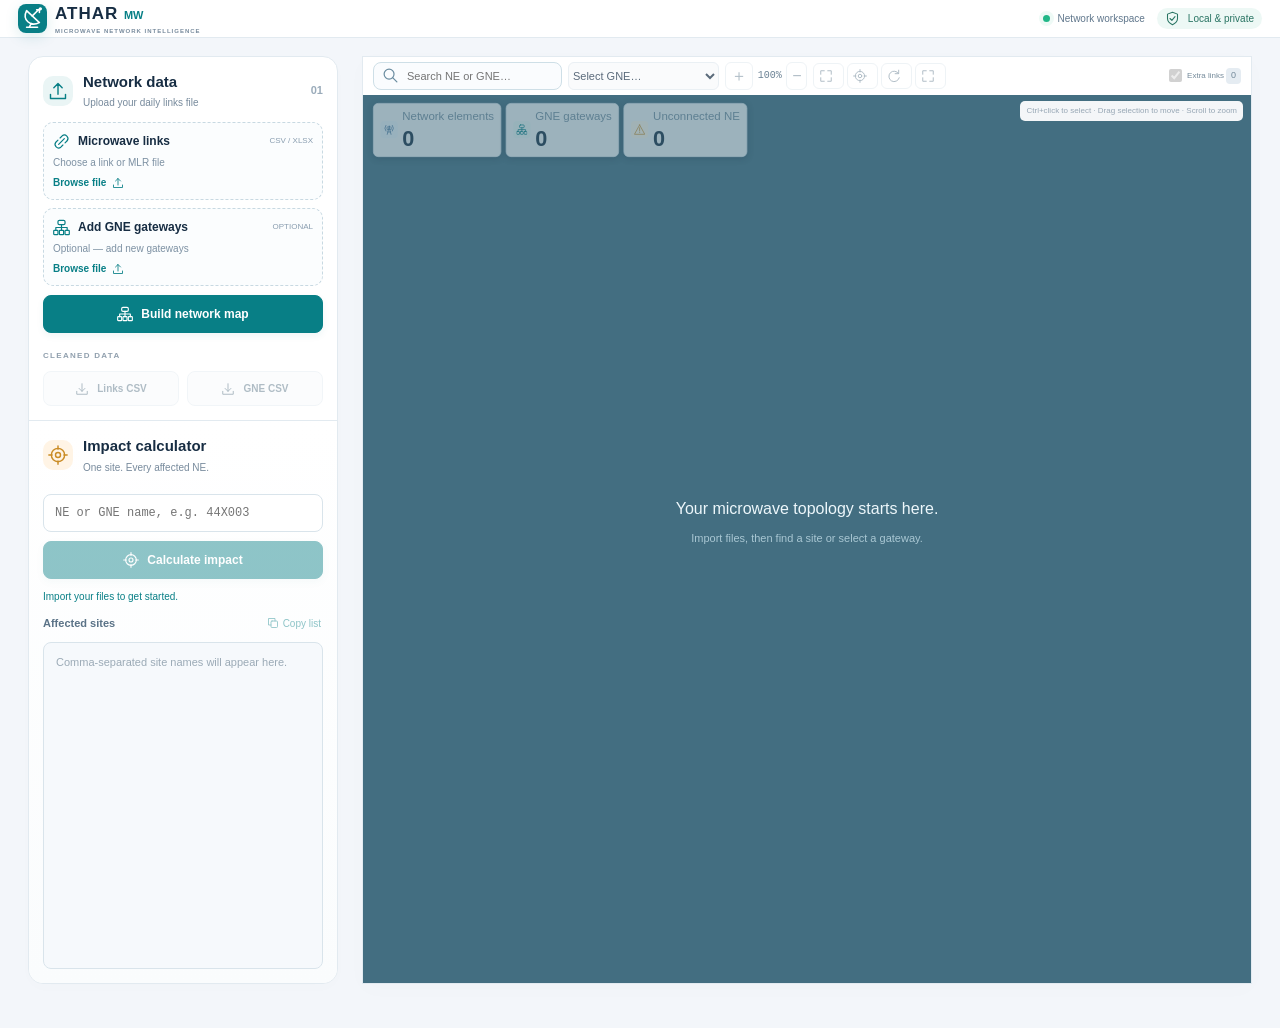
==== athar-offline.html @ 2fd07f68 "Attach link endpoints to actual radio icon boundaries without safety gaps" ====
<!doctype html>
<html lang="en" dir="ltr">
<head><meta charset="utf-8"><meta name="viewport" content="width=device-width,initial-scale=1"><title>Athar MW | Network topology & impact</title><style>:root{--ink:#172d43;--muted:#778a9c;--teal:#087f86;--line:#e2eaf0;--surface:#fff;--bg:#f3f6fa}*{box-sizing:border-box}body{margin:0;background:var(--bg);color:var(--ink);font:14px/1.5 Inter,"Segoe UI",Arial,sans-serif}button,input,select,textarea{font:inherit}button{cursor:pointer}button:disabled{opacity:.45;cursor:default}button:focus-visible,input:focus-visible,select:focus-visible,textarea:focus-visible{outline:3px solid #60c4ce;outline-offset:2px}.icon-library{position:absolute;width:0;height:0;overflow:hidden}.icon{width:20px;height:20px;fill:none;stroke:currentColor;stroke-width:1.7;stroke-linecap:round;stroke-linejoin:round;flex-shrink:0;vertical-align:middle}.topbar{height:86px;background:white;border-bottom:1px solid var(--line);display:flex;align-items:center;justify-content:space-between;padding:0 max(28px,calc((100vw - 1500px)/2))}.brand{display:flex;align-items:center;gap:12px;font-size:23px;font-weight:800;letter-spacing:1px}.brand>div>span{color:var(--teal);font-size:15px;letter-spacing:0}.brand small{display:block;font-size:8px;font-weight:600;letter-spacing:1.7px;color:var(--muted);margin-top:1px}.brand-mark{display:grid;place-items:center;width:44px;height:44px;border-radius:12px;background:var(--teal);color:white;box-shadow:0 4px 14px #087f8624}.brand-mark .icon{width:29px;height:29px}.header-tags{display:flex;gap:22px;align-items:center;font-size:12px;color:#60778c}.workspace-tag,.privacy-tag{display:flex;gap:8px;align-items:center}.privacy-tag{padding:7px 11px;background:#edf8f5;color:#297463;border-radius:20px}.privacy-tag .icon{width:15px;height:15px}.live-dot{width:7px;height:7px;background:#21b787;border-radius:50%;box-shadow:0 0 0 4px #22b78713}main{max-width:1556px;margin:auto;padding:30px 28px 44px}.intro{display:flex;align-items:center;justify-content:space-between;margin-bottom:26px}.eyebrow{font-size:10px;letter-spacing:1.6px;font-weight:750;color:var(--teal);margin:0 0 9px}.intro h1{font-size:29px;letter-spacing:-.8px;line-height:1.3;margin:0 0 8px;font-weight:750}.intro h1 span{font-weight:450;color:#577083}.intro p:last-child{font-size:13px;color:var(--muted);margin:0}.intro-art{display:flex;align-items:center;color:#82aab4;padding:12px 24px}.intro-art>.icon{width:42px;height:42px}.intro-art .dish-art{color:var(--teal);width:48px;height:48px}.signal-line{width:50px;height:1px;border-top:2px dotted #c4d9df;margin:0 18px}.workspace{display:grid;grid-template-columns:310px minmax(0,1fr);gap:24px;align-items:start}.workspace>*{min-width:0}aside{background:white;border:1px solid var(--line);border-radius:15px;box-shadow:0 4px 16px #17324e03;overflow:hidden}.import-panel,.impact-panel{padding:23px}.section-title{display:flex;align-items:center;gap:10px;margin-bottom:20px}.section-icon{display:grid;place-items:center;width:37px;height:37px;border-radius:10px;background:#eaf5f5;color:var(--teal)}.section-icon.amber{background:#fff4e5;color:#ca8c25}.section-title h2{font-size:15px;margin:0 0 2px}.section-title p{font-size:11px;color:var(--muted);margin:0}.step-tag{margin-left:auto;font-size:11px;font-weight:650;color:#9aabba}.upload{position:relative;display:block;padding:13px;border:1px dashed #c8d9e2;border-radius:10px;margin:11px 0;background:#fbfdfe;cursor:pointer;transition:border-color .15s,background .15s}.upload:hover{border-color:var(--teal);background:#f1faf9}.upload-top{display:flex;gap:8px;align-items:center;font-size:12px}.upload-top>.icon{width:17px;height:17px;color:var(--teal)}.file-type{font-size:8px;color:#899daf;margin-left:auto}.upload small{display:block;color:#7d91a3;font-size:10px;white-space:nowrap;overflow:hidden;text-overflow:ellipsis;margin:8px 0}.browse{font-size:10px;color:var(--teal);display:flex;gap:6px;align-items:center;font-weight:600}.browse .icon{width:12px;height:12px}.upload input{position:absolute;inset:0;width:100%;height:100%;opacity:0;cursor:pointer}.upload:focus-within{outline:2px solid #60c4ce}.hint{font-size:10px;color:#8a9ba9;line-height:1.75;margin:12px 0}.primary,.secondary{border-radius:8px;display:flex;gap:8px;align-items:center;justify-content:center;font-weight:600;transition:background .15s}.primary{border:1px solid var(--teal);background:var(--teal);color:white;width:100%;padding:11px;margin-top:12px;font-size:12px;box-shadow:0 3px 7px #087f8612}.primary:hover:enabled{background:#096e75}.primary .icon{width:16px;height:16px}.subheading{font-size:8px;letter-spacing:1.3px;color:#91a0ae;font-weight:750}.exports{margin-top:18px}.export-buttons{display:flex;gap:8px;margin-top:7px}.secondary{flex:1;padding:9px 5px;border:1px solid var(--line);background:#f7fafc;color:#506d80;font-size:10px}.secondary .icon{width:14px;height:14px}.impact-panel{border-top:1px solid var(--line);background:linear-gradient(180deg,#fff,#fafcfd)}.impact-panel label,.gateway-controls label,.site-finder>label{display:block;color:#5b7387;font-size:11px;font-weight:600}.impact-panel input,.impact-panel textarea,.gateway-controls input,.gateway-controls select{display:block;width:100%;padding:10px 12px;border:1px solid #d9e4eb;border-radius:8px;background:#fff;color:var(--ink);margin-top:7px;font-size:12px}.impact-panel input{font-family:Consolas,monospace}.impact-panel textarea{resize:vertical;min-height:145px;font:12px/1.8 Consolas,monospace;overflow-wrap:anywhere;background:#f6f9fc;margin-top:9px}.impact-panel textarea::placeholder{font:11px/1.7 "Segoe UI",Arial,sans-serif;color:#9baab6}#impactSummary{color:var(--teal);font-size:11px;line-height:1.7;margin:14px 0}.result-heading{display:flex;justify-content:space-between;gap:8px;align-items:center}.text-button{border:0;background:none;color:var(--teal);font-size:10px;display:flex;gap:4px;align-items:center;padding:2px}.text-button .icon{width:12px;height:12px}#status{border:1px solid #dbecee;border-radius:9px;background:#eaf5f5;color:#51818a;font-size:11px;line-height:1.8;padding:10px 14px}.stats{display:grid;grid-template-columns:repeat(3,minmax(0,1fr));gap:14px;margin:16px 0 21px}.stats>div{position:relative;background:white;border:1px solid var(--line);border-radius:12px;padding:17px;display:flex;align-items:center;gap:13px;flex-wrap:wrap;box-shadow:0 3px 12px #17324e02}.stat-icon{display:grid;place-items:center;width:42px;height:42px;color:#537ea2;background:#edf3fa;border-radius:12px}.stat-icon .icon{width:23px;height:23px}.stat-icon.teal{color:var(--teal);background:#eaf6f4}.stat-icon.amber{color:#d09638;background:#fff6e9}.stats>div>div>span{display:block;font-size:11px;color:#7890a1}.stats b{display:block;font-size:28px;line-height:1.2;letter-spacing:-.7px;margin-top:2px}.stats small{font-size:9px;width:100%;color:#a0aeb9;border-top:1px solid #f0f4f7;padding-top:9px}.map-panel{background:#fff;border:1px solid var(--line);border-radius:15px;overflow:hidden;box-shadow:0 5px 22px #193e5704}.map-heading{display:flex;gap:24px;align-items:flex-start;justify-content:space-between;padding:22px 23px 16px}.map-heading h2{margin:0;display:flex;align-items:center;gap:8px;font-size:18px}.map-heading h2 .icon{color:var(--teal);width:20px;height:20px}.map-heading .eyebrow{font-size:8px;letter-spacing:1.4px;margin-bottom:7px}.map-heading p:not(.eyebrow){color:#8a9baa;font-size:10px;margin:7px 0 0;max-width:330px}.site-finder{width:320px;flex-shrink:0}.site-finder>label{font-size:10px}.search-input{display:flex;align-items:center;gap:8px;border:1px solid #cedfe7;border-radius:8px;padding:0 11px;background:#fafcfe;margin-top:7px}.search-input>.icon{color:#6a8ca0;width:17px;height:17px}.search-input input{width:100%;min-width:0;padding:10px 0;border:0;background:none;font-size:11px;color:var(--ink);outline:none}.search-input:focus-within{border-color:#3ba8ae;box-shadow:0 0 0 3px #087f8610}.map-heading #searchStatus{font-size:9px;line-height:1.6;min-height:29px;color:#5a8994}.gateway-controls{display:flex;gap:14px;padding:0 23px 12px}.gateway-controls label{flex:1;min-width:0;font-size:10px}.gateway-controls input,.gateway-controls select{background:#f8fafc;font-size:11px;margin-top:5px;padding:9px 10px}.view-summary{padding:0 23px;font-size:10px;color:#7b91a2;margin:0 0 13px}.map-toolbar{display:flex;align-items:center;gap:7px;padding:12px 20px;background:#f7f9fc;border-top:1px solid var(--line);border-bottom:1px solid var(--line);flex-wrap:wrap}.map-toolbar button{display:flex;gap:5px;align-items:center;padding:8px 10px;border:1px solid #dbe5ec;border-radius:6px;background:#fff;font-size:10px;color:#537084;white-space:nowrap}.map-toolbar button .icon{width:13px;height:13px}.map-toolbar button:hover:enabled{border-color:#65b7bd;color:var(--teal)}.zoom-controls{display:flex;gap:5px;align-items:center;margin-right:3px}.zoom-controls button{font-size:16px;line-height:1;padding:6px 9px}.zoom-controls output{font:10px Consolas,monospace;min-width:33px;text-align:center;color:#6a8194}.extra-toggle{margin-left:auto;display:flex;align-items:center;gap:5px;font-size:10px;color:#748a9a;white-space:nowrap}.extra-toggle input{accent-color:var(--teal)}#extraCount{border-radius:4px;background:#e5ecf2;font-size:9px;padding:1px 5px}.canvas-bar{display:flex;align-items:center;justify-content:space-between;padding:12px 21px;gap:10px;flex-wrap:wrap}.legend{display:flex;gap:14px;font-size:9px}.gne{color:#078b9c}.online{color:#19ae67}.found{color:#b99323}.canvas-hint{font-size:8px;color:#96a6b4}.map{height:650px;position:relative;overflow:hidden;background-color:#436e81;background-image:radial-gradient(#6e95a5 .7px,transparent .7px);background-size:24px 24px;touch-action:none;cursor:grab;user-select:none}.map:active{cursor:grabbing}.map svg{display:block;width:100%;height:100%}.map .empty{position:absolute;top:43%;width:100%;margin:0;text-align:center;color:#edf7fb;font-size:16px;font-weight:500;padding:20px}.map .empty span{display:block;color:#a9c7d3;font-size:11px;margin-top:9px}.map text{font-family:Arial,sans-serif}.map .node-name{font-size:29.25px}.map .node-type{font-size:10px}.map .network-node{cursor:grab;outline:none}.map .network-node:focus .node-label-bg{stroke:#fff17d;stroke-width:3px}.map .network-node:hover .node-label-bg{fill:#fff9cc}.topology-layer,.topology-nodes,.topology-edges{cursor:inherit!important}.tree-link,.extra-link{pointer-events:stroke}.map-panel:fullscreen{background:white;display:flex;flex-direction:column;border-radius:0;overflow:auto}.map-panel:fullscreen .map{flex:1;min-height:300px;height:auto}.map-panel:fullscreen .map-heading{padding-top:14px}.map-panel:fullscreen .gateway-controls{padding-block:4px}@media(min-width:1450px){.workspace{grid-template-columns:325px minmax(0,1fr)}}@media(max-width:1150px){.map-heading{flex-direction:column;gap:16px}.site-finder{width:100%}.map-heading p:not(.eyebrow){max-width:none}.intro-art{display:none}.canvas-hint{display:none}.extra-toggle{margin-left:0}}@media(max-width:850px){.workspace{grid-template-columns:minmax(0,1fr)}aside{display:grid;grid-template-columns:1fr 1fr}.impact-panel{border-top:0;border-left:1px solid var(--line)}.intro h1{font-size:25px}.topbar{padding:0 22px}main{padding:24px 20px}.privacy-tag{display:none}.map-heading{flex-direction:row}.site-finder{width:300px}.map{height:560px}}@media(max-width:600px){.topbar{height:74px;padding:0 18px}.brand{font-size:20px}.brand small{font-size:7px;letter-spacing:1px}.workspace-tag{font-size:0}.brand-mark{width:38px;height:38px}.intro h1{font-size:25px}.intro h1 span{display:block}.intro>div>p:last-child{font-size:11px}.eyebrow{font-size:8px}.intro{margin-bottom:22px}main{padding:22px 14px}aside{display:block}.impact-panel{border-left:0;border-top:1px solid var(--line)}.import-panel,.impact-panel{padding:20px}.stats{gap:7px;margin-top:13px}.stats>div{padding:12px 9px;gap:8px}.stat-icon{width:28px;height:28px;border-radius:8px}.stat-icon .icon{width:17px;height:17px}.stats>div>div>span{font-size:8px}.stats b{font-size:22px}.stats small{font-size:8px}.map-heading{flex-direction:column;padding:20px 16px;gap:16px}.site-finder{width:100%}.gateway-controls{padding:0 16px 12px;gap:10px}.map-toolbar{padding:10px;gap:6px}.map-toolbar button{padding:8px;font-size:9px}.map-toolbar button .icon{width:11px;height:11px}.extra-toggle{font-size:9px}.canvas-bar{padding:10px 13px}.legend{font-size:8px;gap:9px}.map{height:520px}.map-panel:fullscreen .map-heading>div:first-child,.map-panel:fullscreen .canvas-bar{display:none}}
/* Compact explorer and map overlays. */
main{padding-top:18px}.sr-only{position:absolute;width:1px;height:1px;padding:0;overflow:hidden;clip-path:inset(50%);white-space:nowrap}.map-panel .compact-heading{height:1cm;min-height:38px;display:flex;flex-direction:row;align-items:center;gap:8px;padding:3px 10px}.compact-heading>.icon{color:var(--teal);width:18px}.compact-heading .search-input{margin:0;flex:1;min-width:100px;padding:0 8px}.compact-heading .search-input input{padding:5px 0;font-size:12px}.compact-heading select{max-width:155px;min-width:90px;height:28px;border:1px solid var(--line);border-radius:6px;background:#f8fafc;color:var(--ink);font-size:11px}.map-heading #searchStatus{margin:0;min-height:0;max-width:220px;font-size:9px;overflow:hidden;text-overflow:ellipsis;white-space:nowrap}.map-toolbar{padding:5px 10px;gap:5px}.map-toolbar button{padding:5px 7px}.canvas-bar{padding:5px 12px}.map-stage{position:relative}.map-stage .stats{position:absolute;z-index:2;top:10px;left:10px;display:flex;gap:6px;margin:0;pointer-events:none}.map-stage .stats>div{border-radius:7px;padding:6px 9px;gap:6px;box-shadow:0 2px 8px #1235;background:#fffffff0;flex-wrap:nowrap}.map-stage .stats small{display:none}.map-stage .stats .stat-icon{width:23px;height:23px;border-radius:5px}.map-stage .stats .stat-icon .icon{width:15px;height:15px}.map-stage .stats b{font-size:17px;margin:0}.map-stage .stats>div>div>span{font-size:9px}.map{height:calc(100vh - 250px);min-height:520px}.impacted-key{color:#87929d}.network-node.impacted .node-label-bg{stroke:#ffe778;stroke-width:3px;fill:#edf0f3}.map-panel:fullscreen .map-stage{flex:1;min-height:0;display:flex;flex-direction:column}.map-panel:fullscreen .map{flex:1;min-height:300px;height:auto}@media(max-width:600px){.compact-heading #searchStatus{display:none}.map-panel .compact-heading{padding:3px 6px}.compact-heading select{max-width:105px}.map-stage .stats{gap:4px;left:6px;top:6px}.map-stage .stats>div{padding:5px;gap:4px}.map-stage .stats .stat-icon{display:none}.map-stage .stats>div>div>span{font-size:8px}.map-stage .stats b{font-size:15px}.map{height:65vh;min-height:460px}}
/* One compact control row; all map information overlays the canvas. */
.map-panel .compact-heading{justify-content:flex-start;gap:6px}.compact-heading .search-input{flex:0 0 3cm;width:3cm;min-width:0}.compact-heading .search-input input{font-size:11px}.compact-heading select{width:120px;min-width:80px}.compact-heading .map-toolbar{flex:1;min-width:0;border:0;padding:0;background:none;flex-wrap:nowrap;gap:5px}.compact-heading #searchStatus{position:absolute;width:1px;height:1px;min-height:0;margin:0;overflow:hidden;clip-path:inset(50%)}.map-stage .canvas-bar{position:absolute;z-index:3;top:6px;left:8px;right:8px;padding:0;pointer-events:none}.canvas-bar .legend,.canvas-bar .canvas-hint{background:#fffffff0;border-radius:5px;padding:4px 6px}.map-stage .stats{top:37px}.map{height:calc(100vh - 155px)}.map-panel:fullscreen .canvas-bar{display:flex}.map-panel:fullscreen .compact-heading{padding:3px 10px}#status[hidden]{display:none}@media(max-width:1450px){.compact-heading .map-toolbar button{font-size:0;padding:5px}.compact-heading .map-toolbar button .icon{width:14px;height:14px}.compact-heading .zoom-controls button{font-size:16px}.compact-heading .extra-toggle{font-size:9px;gap:2px}.compact-heading .zoom-controls{gap:2px}.compact-heading>.icon{display:none}}@media(max-width:600px){.map-panel .compact-heading{height:auto;min-height:38px;flex-wrap:wrap;gap:5px}.compact-heading .map-toolbar{flex-basis:100%;padding-bottom:3px}.compact-heading select{margin-left:auto}.map-stage .canvas-bar{left:6px;right:6px}.canvas-bar .legend{gap:7px;font-size:8px}.map-stage .stats{top:35px}}
/* Square canvas with a compact, aligned workspace. */
.topbar{height:1cm;padding:0 max(18px,calc((100vw - 1500px)/2))}.brand{font-size:17px;gap:8px}.brand-mark{width:29px;height:29px;border-radius:8px}.brand-mark .icon{width:22px;height:22px}.brand small{font-size:6px;letter-spacing:1px}.brand>div>span{font-size:11px}.header-tags{font-size:10px;gap:12px}.privacy-tag{padding:3px 8px}.compact-heading .search-input{width:4cm;flex:0 0 4cm}.compact-heading select{width:4cm;max-width:4cm;flex:0 0 4cm}.map-stage{aspect-ratio:1;width:100%;min-height:0}.map-stage .map{position:absolute;inset:0;width:100%;height:100%;min-height:0}.map-stage .stats{top:8px;transform:scale(.75);transform-origin:top left;opacity:.5;pointer-events:auto;transition:opacity .15s}.map-stage .stats:hover,.map-stage .stats:focus-within{opacity:1}.workspace{align-items:stretch}.workspace>aside{contain:size;min-height:0;display:flex;flex-direction:column;overflow:auto}.import-panel,.impact-panel{padding:14px}.section-title{margin-bottom:12px}.section-title p{font-size:10px}.section-icon{width:30px;height:30px}.upload{padding:9px;margin:8px 0}.upload small{margin:5px 0}.hint{font-size:9px;margin:8px 0}.primary{padding:9px;margin-top:9px}.exports{margin-top:10px}.impact-panel{display:flex;flex-direction:column;flex:1;min-height:300px}.impact-panel textarea{flex:1;min-height:80px;resize:none}.impact-panel input{padding:9px 11px}#impactSummary{margin:9px 0;font-size:10px}.map-panel:fullscreen .map-stage{aspect-ratio:auto;flex:1}.map-panel:fullscreen .map-stage .map{position:absolute;height:100%;min-height:0}@media(max-width:1450px){.compact-heading .map-toolbar{gap:3px}.compact-heading .extra-toggle{font-size:8px}.compact-heading .zoom-controls output{min-width:29px}}@media(max-width:850px){.workspace>aside{contain:none;display:grid;overflow:visible}.impact-panel{min-height:300px}.import-panel,.impact-panel{padding:14px}}@media(max-width:600px){.workspace>aside{display:flex}.topbar{height:1cm}.compact-heading select{max-width:4cm;min-width:0}.map-panel .compact-heading{column-gap:5px}.compact-heading>.search-input,.compact-heading select{flex:0 1 4cm;min-width:0}.map-stage .stats{transform:scale(.75)}.map-panel:fullscreen .map-stage{aspect-ratio:auto}}
.map-stage .canvas-bar{justify-content:flex-end}
/* Explicit square sizing and enlarged gateway indicators. */
.compact-heading .search-input{width:5cm;flex:0 0 5cm}.map-stage{height:0;padding-bottom:100%;aspect-ratio:auto;flex:none}.map-stage .map{height:100%;border-radius:0}.map-stage .stats>div>div>span{font-size:15.3px}.map-stage .stats b{font-size:28.9px}.map-panel:fullscreen .map-stage{height:auto;padding-bottom:0;flex:1}.map-panel{border-radius:0}@media(max-width:600px){.compact-heading>.search-input{width:5cm;flex:0 1 5cm}.compact-heading select{width:4cm;flex:0 1 4cm}.map-stage .stats>div>div>span{font-size:13.6px}.map-stage .stats b{font-size:25.5px}}

/* Red search/impact outlines; NE names have no background in any state. */
.map .network-node:not(.gateway-node) .node-label-bg{fill:none!important;stroke:none!important}.map .network-node:not(.gateway-node) .node-name{fill:#fff;stroke:#294d60;stroke-width:2px;paint-order:stroke fill;stroke-linejoin:round}.map .gateway-node.impacted .node-label-bg,.map .gateway-node.highlighted .node-label-bg,.map .network-node:focus .node-label-bg{stroke:#ff3038}.map .highlighted .device-icon>rect:first-child,.map .impacted .device-icon>rect:first-child{stroke:#ff3038;stroke-width:5px}

.map .network-node:hover .device-icon>rect:first-child{fill:#075b38}.map .selected .device-icon>rect:first-child{stroke:#ff3038;stroke-width:5px}.map .gateway-node.selected .node-label-bg{stroke:#ff3038}
.map .node-label-bg{pointer-events:all}
</style></head>
<body>
<!-- ExcelJS 4.4.0, MIT license: The MIT License (MIT)

Copyright (c) 2014-2019 Guyon Roche

Permission is hereby granted, free of charge, to any person obtaining a copy
of this software and associated documentation files (the "Software"), to deal
in the Software without restriction, including without limitation the rights
to use, copy, modify, merge, publish, distribute, sublicense, and/or sell
copies of the Software, and to permit persons to whom the Software is
furnished to do so, subject to the following conditions:

The above copyright notice and this permission notice shall be included in all
copies or substantial portions of the Software.

THE SOFTWARE IS PROVIDED "AS IS", WITHOUT WARRANTY OF ANY KIND, EXPRESS OR
IMPLIED, INCLUDING BUT NOT LIMITED TO THE WARRANTIES OF MERCHANTABILITY,
FITNESS FOR A PARTICULAR PURPOSE AND NONINFRINGEMENT. IN NO EVENT SHALL THE
AUTHORS OR COPYRIGHT HOLDERS BE LIABLE FOR ANY CLAIM, DAMAGES OR OTHER
LIABILITY, WHETHER IN AN ACTION OF CONTRACT, TORT OR OTHERWISE, ARISING FROM,
OUT OF OR IN CONNECTION WITH THE SOFTWARE OR THE USE OR OTHER DEALINGS IN THE
SOFTWARE.

 -->
<svg class="icon-library" xmlns="http://www.w3.org/2000/svg" aria-hidden="true"><defs>
<symbol id="i-dish" viewBox="0 0 24 24"><path d="M5 4c-5 10 4 18 14 13L5 4Z M11 10l7-7m-2 0h3v3M10 18l-2 4m-3 0h12"/><circle cx="20" cy="2" r="1"/></symbol>
<symbol id="i-tower" viewBox="0 0 24 24"><path d="m8 22 4-16 4 16M9 17h6M10 12h4M5 3a10 10 0 0 0 0 12M19 3a10 10 0 0 1 0 12M8 6a6 6 0 0 0 0 6M16 6a6 6 0 0 1 0 6"/><circle cx="12" cy="5" r="1"/></symbol>
<symbol id="i-link" viewBox="0 0 24 24"><path d="m10 7 3-3a5 5 0 0 1 7 7l-3 3M14 17l-3 3a5 5 0 0 1-7-7l3-3m1 6 8-8"/></symbol>
<symbol id="i-gateway" viewBox="0 0 24 24"><rect x="7" y="2" width="10" height="6" rx="2"/><rect x="1" y="16" width="6" height="6" rx="1"/><rect x="9" y="16" width="6" height="6" rx="1"/><rect x="17" y="16" width="6" height="6" rx="1"/><path d="M12 8v8M4 16v-4h16v4"/></symbol>
<symbol id="i-upload" viewBox="0 0 24 24"><path d="M12 16V3m-5 5 5-5 5 5M3 16v5h18v-5"/></symbol>
<symbol id="i-download" viewBox="0 0 24 24"><path d="M12 3v13m-5-5 5 5 5-5M3 16v5h18v-5"/></symbol>
<symbol id="i-search" viewBox="0 0 24 24"><circle cx="10" cy="10" r="7"/><path d="m15 15 6 6"/></symbol>
<symbol id="i-target" viewBox="0 0 24 24"><circle cx="12" cy="12" r="8"/><circle cx="12" cy="12" r="3"/><path d="M12 1v4m0 14v4M1 12h4m14 0h4"/></symbol>
<symbol id="i-shield" viewBox="0 0 24 24"><path d="m12 2 8 3v7c0 6-8 10-8 10S4 18 4 12V5l8-3Z m-4 10 3 3 5-6"/></symbol>
<symbol id="i-copy" viewBox="0 0 24 24"><rect x="8" y="8" width="13" height="13" rx="2"/><path d="M16 8V3H3v13h5"/></symbol>
<symbol id="i-expand" viewBox="0 0 24 24"><path d="M3 9V3h6m6 0h6v6M3 15v6h6m6 0h6v-6"/></symbol>
<symbol id="i-refresh" viewBox="0 0 24 24"><path d="M20 8a9 9 0 1 0 1 7M20 2v6h-6"/></symbol>
<symbol id="i-alert" viewBox="0 0 24 24"><path d="m12 2 11 20H1L12 2Zm0 6v6m0 3v1"/></symbol>
</defs></svg>
<header class="topbar"><div class="brand"><span class="brand-mark"><svg class="icon"><use href="#i-dish"/></svg></span><div>ATHAR <span>MW</span><small>MICROWAVE NETWORK INTELLIGENCE</small></div></div><div class="header-tags"><span class="workspace-tag"><span class="live-dot"></span>Network workspace</span><span class="privacy-tag"><svg class="icon"><use href="#i-shield"/></svg>Local & private</span></div></header>
<main>
<section class="workspace"><aside>
<section class="import-panel"><div class="section-title"><span class="section-icon"><svg class="icon"><use href="#i-upload"/></svg></span><div><h2>Network data</h2><p>Upload your daily links file</p></div><span class="step-tag">01</span></div>
<label class="upload"><span class="upload-top"><svg class="icon"><use href="#i-link"/></svg><strong>Microwave links</strong><span class="file-type">CSV / XLSX</span></span><small id="linksName">Choose a link or MLR file</small><span class="browse">Browse file <svg class="icon"><use href="#i-upload"/></svg></span><input id="links" type="file" accept=".csv,.txt,.xlsx" aria-label="Upload microwave links"></label>

<label class="upload"><span class="upload-top"><svg class="icon"><use href="#i-gateway"/></svg><strong>Add GNE gateways</strong><span class="file-type">OPTIONAL</span></span><small id="gatesName">Optional — add new gateways</small><span class="browse">Browse file <svg class="icon"><use href="#i-upload"/></svg></span><input id="gates" type="file" accept=".csv,.txt,.xlsx" aria-label="Add GNE gateways (optional)"></label>

<div id="status" hidden role="status" aria-live="polite">Upload your links file to build your network. 272 GNE gateways are already included.</div><button id="load" class="primary"><svg class="icon"><use href="#i-gateway"/></svg>Build network map</button>
<div class="exports"><span class="subheading">CLEANED DATA</span><div class="export-buttons"><button id="downloadLinks" class="secondary" disabled><svg class="icon"><use href="#i-download"/></svg>Links CSV</button><button id="downloadGates" class="secondary" disabled><svg class="icon"><use href="#i-download"/></svg>GNE CSV</button></div></div></section>
<section class="impact-panel"><div class="section-title"><span class="section-icon amber"><svg class="icon"><use href="#i-target"/></svg></span><div><h2>Impact calculator</h2><p>One site. Every affected NE.</p></div></div><form id="impactForm"><input id="impactSite" aria-label="NE or GNE name" placeholder="NE or GNE name, e.g. 44X003" autocomplete="off" disabled><button id="calculateImpact" class="primary" disabled><svg class="icon"><use href="#i-target"/></svg>Calculate impact</button></form><p id="impactSummary" role="status" aria-live="polite">Import your files to get started.</p><div class="result-heading"><label for="impactResult">Affected sites</label><button id="copyImpact" class="text-button" disabled><svg class="icon"><use href="#i-copy"/></svg><span id="copyLabel">Copy list</span></button></div><textarea id="impactResult" readonly rows="7" spellcheck="false" placeholder="Comma-separated site names will appear here."></textarea></section>
</aside><div class="content">

<section class="map-panel" id="mapPanel"><div class="map-heading compact-heading"><svg class="icon"><use href="#i-gateway"/></svg><div class="search-input"><svg class="icon"><use href="#i-search"/></svg><input id="search" type="search" list="siteNames" placeholder="Search NE or GNE…" aria-label="Search NE or GNE" autocomplete="off" disabled></div><datalist id="siteNames"></datalist><select id="gneSelect" aria-label="Displayed gateway" disabled><option value="">Select GNE…</option></select><div class="map-toolbar" role="group" aria-label="Map controls"><div class="zoom-controls"><button id="zoomIn" disabled aria-label="Zoom in">＋</button><output id="zoomLabel" aria-live="polite">100%</output><button id="zoomOut" disabled aria-label="Zoom out">−</button></div><button id="fitMap" title="Fit map" aria-label="Fit map" disabled><svg class="icon"><use href="#i-expand"/></svg>Fit map</button><button id="centerMap" title="GNE at 100%" aria-label="GNE at 100%" disabled><svg class="icon"><use href="#i-target"/></svg>GNE · 100%</button><button id="resetLayout" title="Auto arrange" aria-label="Auto arrange" disabled><svg class="icon"><use href="#i-refresh"/></svg>Auto arrange</button><button id="fullscreen" title="Full screen" aria-label="Full screen" disabled><svg class="icon"><use href="#i-expand"/></svg><span id="fullscreenLabel">Full screen</span></button><label class="extra-toggle"><input id="extraLinks" type="checkbox" checked disabled>Extra links <span id="extraCount">0</span></label></div><p class="sr-only" id="searchStatus" role="status" aria-live="polite">Search any NE or GNE.</p></div><p id="viewSummary" class="sr-only" aria-live="polite"></p>

<div class="map-stage"><div class="canvas-bar"><span class="canvas-hint">Ctrl+click to select · Drag selection to move · Scroll to zoom</span></div><div class="stats" tabindex="0" aria-label="Network statistics"><div><span class="stat-icon"><svg class="icon"><use href="#i-tower"/></svg></span><div><span>Network elements</span><b id="nodesCount">0</b></div><small>NE in your network</small></div><div><span class="stat-icon teal"><svg class="icon"><use href="#i-gateway"/></svg></span><div><span>GNE gateways</span><b id="gatesCount">0</b></div><small>One gateway per NE</small></div><div><span class="stat-icon amber"><svg class="icon"><use href="#i-alert"/></svg></span><div><span>Unconnected NE</span><b id="offlineCount">0</b></div><small>No assigned GNE route</small></div></div><div id="map" class="map"><p class="empty">Your microwave topology starts here.<br><span>Import files, then find a site or select a gateway.</span></p></div></div></section>
</div></section></main>
<script>/*! ExcelJS 19-10-2023 */

!function(e){if("object"==typeof exports&&"undefined"!=typeof module)module.exports=e();else if("function"==typeof define&&define.amd)define([],e);else{("undefined"!=typeof window?window:"undefined"!=typeof global?global:"undefined"!=typeof self?self:this).ExcelJS=e()}}((function(){return function e(t,r,n){function i(o,a){if(!r[o]){if(!t[o]){var l="function"==typeof require&&require;if(!a&&l)return l(o,!0);if(s)return s(o,!0);var c=new Error("Cannot find module '"+o+"'");throw c.code="MODULE_NOT_FOUND",c}var u=r[o]={exports:{}};t[o][0].call(u.exports,(function(e){return i(t[o][1][e]||e)}),u,u.exports,e,t,r,n)}return r[o].exports}for(var s="function"==typeof require&&require,o=0;o<n.length;o++)i(n[o]);return i}({1:[function(e,t,r){"use strict";const n=e("fs"),i=e("fast-csv"),s=e("dayjs/plugin/customParseFormat"),o=e("dayjs/plugin/utc"),a=e("dayjs").extend(s).extend(o),l=e("../utils/stream-buf"),{fs:{exists:c}}=e("../utils/utils"),u={true:!0,false:!1,"#N/A":{error:"#N/A"},"#REF!":{error:"#REF!"},"#NAME?":{error:"#NAME?"},"#DIV/0!":{error:"#DIV/0!"},"#NULL!":{error:"#NULL!"},"#VALUE!":{error:"#VALUE!"},"#NUM!":{error:"#NUM!"}};t.exports=class{constructor(e){this.workbook=e,this.worksheet=null}async readFile(e,t){if(t=t||{},!await c(e))throw new Error("File not found: "+e);const r=n.createReadStream(e),i=await this.read(r,t);return r.close(),i}read(e,t){return t=t||{},new Promise((r,n)=>{const s=this.workbook.addWorksheet(t.sheetName),o=t.dateFormats||["YYYY-MM-DD[T]HH:mm:ssZ","YYYY-MM-DD[T]HH:mm:ss","MM-DD-YYYY","YYYY-MM-DD"],l=t.map||function(e){if(""===e)return null;const t=Number(e);if(!Number.isNaN(t)&&t!==1/0)return t;const r=o.reduce((t,r)=>{if(t)return t;const n=a(e,r,!0);return n.isValid()?n:null},null);if(r)return new Date(r.valueOf());const n=u[e];return void 0!==n?n:e},c=i.parse(t.parserOptions).on("data",e=>{s.addRow(e.map(l))}).on("end",()=>{c.emit("worksheet",s)});c.on("worksheet",r).on("error",n),e.pipe(c)})}createInputStream(){throw new Error("`CSV#createInputStream` is deprecated. You should use `CSV#read` instead. This method will be removed in version 5.0. Please follow upgrade instruction: https://github.com/exceljs/exceljs/blob/master/UPGRADE-4.0.md")}write(e,t){return new Promise((r,n)=>{t=t||{};const s=this.workbook.getWorksheet(t.sheetName||t.sheetId),o=i.format(t.formatterOptions);e.on("finish",()=>{r()}),o.on("error",n),o.pipe(e);const{dateFormat:l,dateUTC:c}=t,u=t.map||(e=>{if(e){if(e.text||e.hyperlink)return e.hyperlink||e.text||"";if(e.formula||e.result)return e.result||"";if(e instanceof Date)return l?c?a.utc(e).format(l):a(e).format(l):c?a.utc(e).format():a(e).format();if(e.error)return e.error;if("object"==typeof e)return JSON.stringify(e)}return e}),h=void 0===t.includeEmptyRows||t.includeEmptyRows;let f=1;s&&s.eachRow((e,t)=>{if(h)for(;f++<t-1;)o.write([]);const{values:r}=e;r.shift(),o.write(r.map(u)),f=t}),o.end()})}writeFile(e,t){const r={encoding:(t=t||{}).encoding||"utf8"},i=n.createWriteStream(e,r);return this.write(i,t)}async writeBuffer(e){const t=new l;return await this.write(t,e),t.read()}}},{"../utils/stream-buf":24,"../utils/utils":27,dayjs:391,"dayjs/plugin/customParseFormat":392,"dayjs/plugin/utc":393,"fast-csv":424,fs:216}],2:[function(e,t,r){"use strict";const n=e("../utils/col-cache");class i{constructor(e,t){let r=arguments.length>2&&void 0!==arguments[2]?arguments[2]:0;if(this.worksheet=e,t)if("string"==typeof t){const e=n.decodeAddress(t);this.nativeCol=e.col+r,this.nativeColOff=0,this.nativeRow=e.row+r,this.nativeRowOff=0}else void 0!==t.nativeCol?(this.nativeCol=t.nativeCol||0,this.nativeColOff=t.nativeColOff||0,this.nativeRow=t.nativeRow||0,this.nativeRowOff=t.nativeRowOff||0):void 0!==t.col?(this.col=t.col+r,this.row=t.row+r):(this.nativeCol=0,this.nativeColOff=0,this.nativeRow=0,this.nativeRowOff=0);else this.nativeCol=0,this.nativeColOff=0,this.nativeRow=0,this.nativeRowOff=0}static asInstance(e){return e instanceof i||null==e?e:new i(e)}get col(){return this.nativeCol+Math.min(this.colWidth-1,this.nativeColOff)/this.colWidth}set col(e){this.nativeCol=Math.floor(e),this.nativeColOff=Math.floor((e-this.nativeCol)*this.colWidth)}get row(){return this.nativeRow+Math.min(this.rowHeight-1,this.nativeRowOff)/this.rowHeight}set row(e){this.nativeRow=Math.floor(e),this.nativeRowOff=Math.floor((e-this.nativeRow)*this.rowHeight)}get colWidth(){return this.worksheet&&this.worksheet.getColumn(this.nativeCol+1)&&this.worksheet.getColumn(this.nativeCol+1).isCustomWidth?Math.floor(1e4*this.worksheet.getColumn(this.nativeCol+1).width):64e4}get rowHeight(){return this.worksheet&&this.worksheet.getRow(this.nativeRow+1)&&this.worksheet.getRow(this.nativeRow+1).height?Math.floor(1e4*this.worksheet.getRow(this.nativeRow+1).height):18e4}get model(){return{nativeCol:this.nativeCol,nativeColOff:this.nativeColOff,nativeRow:this.nativeRow,nativeRowOff:this.nativeRowOff}}set model(e){this.nativeCol=e.nativeCol,this.nativeColOff=e.nativeColOff,this.nativeRow=e.nativeRow,this.nativeRowOff=e.nativeRowOff}}t.exports=i},{"../utils/col-cache":19}],3:[function(e,t,r){"use strict";const n=e("../utils/col-cache"),i=e("../utils/under-dash"),s=e("./enums"),{slideFormula:o}=e("../utils/shared-formula"),a=e("./note");class l{constructor(e,t,r){if(!e||!t)throw new Error("A Cell needs a Row");this._row=e,this._column=t,n.validateAddress(r),this._address=r,this._value=c.create(l.Types.Null,this),this.style=this._mergeStyle(e.style,t.style,{}),this._mergeCount=0}get worksheet(){return this._row.worksheet}get workbook(){return this._row.worksheet.workbook}destroy(){delete this.style,delete this._value,delete this._row,delete this._column,delete this._address}get numFmt(){return this.style.numFmt}set numFmt(e){this.style.numFmt=e}get font(){return this.style.font}set font(e){this.style.font=e}get alignment(){return this.style.alignment}set alignment(e){this.style.alignment=e}get border(){return this.style.border}set border(e){this.style.border=e}get fill(){return this.style.fill}set fill(e){this.style.fill=e}get protection(){return this.style.protection}set protection(e){this.style.protection=e}_mergeStyle(e,t,r){const n=e&&e.numFmt||t&&t.numFmt;n&&(r.numFmt=n);const i=e&&e.font||t&&t.font;i&&(r.font=i);const s=e&&e.alignment||t&&t.alignment;s&&(r.alignment=s);const o=e&&e.border||t&&t.border;o&&(r.border=o);const a=e&&e.fill||t&&t.fill;a&&(r.fill=a);const l=e&&e.protection||t&&t.protection;return l&&(r.protection=l),r}get address(){return this._address}get row(){return this._row.number}get col(){return this._column.number}get $col$row(){return`$${this._column.letter}$${this.row}`}get type(){return this._value.type}get effectiveType(){return this._value.effectiveType}toCsvString(){return this._value.toCsvString()}addMergeRef(){this._mergeCount++}releaseMergeRef(){this._mergeCount--}get isMerged(){return this._mergeCount>0||this.type===l.Types.Merge}merge(e,t){this._value.release(),this._value=c.create(l.Types.Merge,this,e),t||(this.style=e.style)}unmerge(){this.type===l.Types.Merge&&(this._value.release(),this._value=c.create(l.Types.Null,this),this.style=this._mergeStyle(this._row.style,this._column.style,{}))}isMergedTo(e){return this._value.type===l.Types.Merge&&this._value.isMergedTo(e)}get master(){return this.type===l.Types.Merge?this._value.master:this}get isHyperlink(){return this._value.type===l.Types.Hyperlink}get hyperlink(){return this._value.hyperlink}get value(){return this._value.value}set value(e){this.type!==l.Types.Merge?(this._value.release(),this._value=c.create(c.getType(e),this,e)):this._value.master.value=e}get note(){return this._comment&&this._comment.note}set note(e){this._comment=new a(e)}get text(){return this._value.toString()}get html(){return i.escapeHtml(this.text)}toString(){return this.text}_upgradeToHyperlink(e){this.type===l.Types.String&&(this._value=c.create(l.Types.Hyperlink,this,{text:this._value.value,hyperlink:e}))}get formula(){return this._value.formula}get result(){return this._value.result}get formulaType(){return this._value.formulaType}get fullAddress(){const{worksheet:e}=this._row;return{sheetName:e.name,address:this.address,row:this.row,col:this.col}}get name(){return this.names[0]}set name(e){this.names=[e]}get names(){return this.workbook.definedNames.getNamesEx(this.fullAddress)}set names(e){const{definedNames:t}=this.workbook;t.removeAllNames(this.fullAddress),e.forEach(e=>{t.addEx(this.fullAddress,e)})}addName(e){this.workbook.definedNames.addEx(this.fullAddress,e)}removeName(e){this.workbook.definedNames.removeEx(this.fullAddress,e)}removeAllNames(){this.workbook.definedNames.removeAllNames(this.fullAddress)}get _dataValidations(){return this.worksheet.dataValidations}get dataValidation(){return this._dataValidations.find(this.address)}set dataValidation(e){this._dataValidations.add(this.address,e)}get model(){const{model:e}=this._value;return e.style=this.style,this._comment&&(e.comment=this._comment.model),e}set model(e){if(this._value.release(),this._value=c.create(e.type,this),this._value.model=e,e.comment)switch(e.comment.type){case"note":this._comment=a.fromModel(e.comment)}e.style?this.style=e.style:this.style={}}}l.Types=s.ValueType;const c={getType:e=>null==e?l.Types.Null:e instanceof String||"string"==typeof e?l.Types.String:"number"==typeof e?l.Types.Number:"boolean"==typeof e?l.Types.Boolean:e instanceof Date?l.Types.Date:e.text&&e.hyperlink?l.Types.Hyperlink:e.formula||e.sharedFormula?l.Types.Formula:e.richText?l.Types.RichText:e.sharedString?l.Types.SharedString:e.error?l.Types.Error:l.Types.JSON,types:[{t:l.Types.Null,f:class{constructor(e){this.model={address:e.address,type:l.Types.Null}}get value(){return null}set value(e){}get type(){return l.Types.Null}get effectiveType(){return l.Types.Null}get address(){return this.model.address}set address(e){this.model.address=e}toCsvString(){return""}release(){}toString(){return""}}},{t:l.Types.Number,f:class{constructor(e,t){this.model={address:e.address,type:l.Types.Number,value:t}}get value(){return this.model.value}set value(e){this.model.value=e}get type(){return l.Types.Number}get effectiveType(){return l.Types.Number}get address(){return this.model.address}set address(e){this.model.address=e}toCsvString(){return this.model.value.toString()}release(){}toString(){return this.model.value.toString()}}},{t:l.Types.String,f:class{constructor(e,t){this.model={address:e.address,type:l.Types.String,value:t}}get value(){return this.model.value}set value(e){this.model.value=e}get type(){return l.Types.String}get effectiveType(){return l.Types.String}get address(){return this.model.address}set address(e){this.model.address=e}toCsvString(){return`"${this.model.value.replace(/"/g,'""')}"`}release(){}toString(){return this.model.value}}},{t:l.Types.Date,f:class{constructor(e,t){this.model={address:e.address,type:l.Types.Date,value:t}}get value(){return this.model.value}set value(e){this.model.value=e}get type(){return l.Types.Date}get effectiveType(){return l.Types.Date}get address(){return this.model.address}set address(e){this.model.address=e}toCsvString(){return this.model.value.toISOString()}release(){}toString(){return this.model.value.toString()}}},{t:l.Types.Hyperlink,f:class{constructor(e,t){this.model={address:e.address,type:l.Types.Hyperlink,text:t?t.text:void 0,hyperlink:t?t.hyperlink:void 0},t&&t.tooltip&&(this.model.tooltip=t.tooltip)}get value(){const e={text:this.model.text,hyperlink:this.model.hyperlink};return this.model.tooltip&&(e.tooltip=this.model.tooltip),e}set value(e){this.model={text:e.text,hyperlink:e.hyperlink},e.tooltip&&(this.model.tooltip=e.tooltip)}get text(){return this.model.text}set text(e){this.model.text=e}get hyperlink(){return this.model.hyperlink}set hyperlink(e){this.model.hyperlink=e}get type(){return l.Types.Hyperlink}get effectiveType(){return l.Types.Hyperlink}get address(){return this.model.address}set address(e){this.model.address=e}toCsvString(){return this.model.hyperlink}release(){}toString(){return this.model.text}}},{t:l.Types.Formula,f:class{constructor(e,t){this.cell=e,this.model={address:e.address,type:l.Types.Formula,shareType:t?t.shareType:void 0,ref:t?t.ref:void 0,formula:t?t.formula:void 0,sharedFormula:t?t.sharedFormula:void 0,result:t?t.result:void 0}}_copyModel(e){const t={},r=r=>{const n=e[r];n&&(t[r]=n)};return r("formula"),r("result"),r("ref"),r("shareType"),r("sharedFormula"),t}get value(){return this._copyModel(this.model)}set value(e){this.model=this._copyModel(e)}validate(e){switch(c.getType(e)){case l.Types.Null:case l.Types.String:case l.Types.Number:case l.Types.Date:break;case l.Types.Hyperlink:case l.Types.Formula:default:throw new Error("Cannot process that type of result value")}}get dependencies(){return{ranges:this.formula.match(/([a-zA-Z0-9]+!)?[A-Z]{1,3}\d{1,4}:[A-Z]{1,3}\d{1,4}/g),cells:this.formula.replace(/([a-zA-Z0-9]+!)?[A-Z]{1,3}\d{1,4}:[A-Z]{1,3}\d{1,4}/g,"").match(/([a-zA-Z0-9]+!)?[A-Z]{1,3}\d{1,4}/g)}}get formula(){return this.model.formula||this._getTranslatedFormula()}set formula(e){this.model.formula=e}get formulaType(){return this.model.formula?s.FormulaType.Master:this.model.sharedFormula?s.FormulaType.Shared:s.FormulaType.None}get result(){return this.model.result}set result(e){this.model.result=e}get type(){return l.Types.Formula}get effectiveType(){const e=this.model.result;return null==e?s.ValueType.Null:e instanceof String||"string"==typeof e?s.ValueType.String:"number"==typeof e?s.ValueType.Number:e instanceof Date?s.ValueType.Date:e.text&&e.hyperlink?s.ValueType.Hyperlink:e.formula?s.ValueType.Formula:s.ValueType.Null}get address(){return this.model.address}set address(e){this.model.address=e}_getTranslatedFormula(){if(!this._translatedFormula&&this.model.sharedFormula){const{worksheet:e}=this.cell,t=e.findCell(this.model.sharedFormula);this._translatedFormula=t&&o(t.formula,t.address,this.model.address)}return this._translatedFormula}toCsvString(){return""+(this.model.result||"")}release(){}toString(){return this.model.result?this.model.result.toString():""}}},{t:l.Types.Merge,f:class{constructor(e,t){this.model={address:e.address,type:l.Types.Merge,master:t?t.address:void 0},this._master=t,t&&t.addMergeRef()}get value(){return this._master.value}set value(e){e instanceof l?(this._master&&this._master.releaseMergeRef(),e.addMergeRef(),this._master=e):this._master.value=e}isMergedTo(e){return e===this._master}get master(){return this._master}get type(){return l.Types.Merge}get effectiveType(){return this._master.effectiveType}get address(){return this.model.address}set address(e){this.model.address=e}toCsvString(){return""}release(){this._master.releaseMergeRef()}toString(){return this.value.toString()}}},{t:l.Types.JSON,f:class{constructor(e,t){this.model={address:e.address,type:l.Types.String,value:JSON.stringify(t),rawValue:t}}get value(){return this.model.rawValue}set value(e){this.model.rawValue=e,this.model.value=JSON.stringify(e)}get type(){return l.Types.String}get effectiveType(){return l.Types.String}get address(){return this.model.address}set address(e){this.model.address=e}toCsvString(){return this.model.value}release(){}toString(){return this.model.value}}},{t:l.Types.SharedString,f:class{constructor(e,t){this.model={address:e.address,type:l.Types.SharedString,value:t}}get value(){return this.model.value}set value(e){this.model.value=e}get type(){return l.Types.SharedString}get effectiveType(){return l.Types.SharedString}get address(){return this.model.address}set address(e){this.model.address=e}toCsvString(){return this.model.value.toString()}release(){}toString(){return this.model.value.toString()}}},{t:l.Types.RichText,f:class{constructor(e,t){this.model={address:e.address,type:l.Types.String,value:t}}get value(){return this.model.value}set value(e){this.model.value=e}toString(){return this.model.value.richText.map(e=>e.text).join("")}get type(){return l.Types.RichText}get effectiveType(){return l.Types.RichText}get address(){return this.model.address}set address(e){this.model.address=e}toCsvString(){return`"${this.text.replace(/"/g,'""')}"`}release(){}}},{t:l.Types.Boolean,f:class{constructor(e,t){this.model={address:e.address,type:l.Types.Boolean,value:t}}get value(){return this.model.value}set value(e){this.model.value=e}get type(){return l.Types.Boolean}get effectiveType(){return l.Types.Boolean}get address(){return this.model.address}set address(e){this.model.address=e}toCsvString(){return this.model.value?1:0}release(){}toString(){return this.model.value.toString()}}},{t:l.Types.Error,f:class{constructor(e,t){this.model={address:e.address,type:l.Types.Error,value:t}}get value(){return this.model.value}set value(e){this.model.value=e}get type(){return l.Types.Error}get effectiveType(){return l.Types.Error}get address(){return this.model.address}set address(e){this.model.address=e}toCsvString(){return this.toString()}release(){}toString(){return this.model.value.error.toString()}}}].reduce((e,t)=>(e[t.t]=t.f,e),[]),create(e,t,r){const n=this.types[e];if(!n)throw new Error("Could not create Value of type "+e);return new n(t,r)}};t.exports=l},{"../utils/col-cache":19,"../utils/shared-formula":23,"../utils/under-dash":26,"./enums":7,"./note":9}],4:[function(e,t,r){"use strict";const n=e("../utils/under-dash"),i=e("./enums"),s=e("../utils/col-cache");class o{constructor(e,t,r){this._worksheet=e,this._number=t,!1!==r&&(this.defn=r)}get number(){return this._number}get worksheet(){return this._worksheet}get letter(){return s.n2l(this._number)}get isCustomWidth(){return void 0!==this.width&&9!==this.width}get defn(){return{header:this._header,key:this.key,width:this.width,style:this.style,hidden:this.hidden,outlineLevel:this.outlineLevel}}set defn(e){e?(this.key=e.key,this.width=void 0!==e.width?e.width:9,this.outlineLevel=e.outlineLevel,e.style?this.style=e.style:this.style={},this.header=e.header,this._hidden=!!e.hidden):(delete this._header,delete this._key,delete this.width,this.style={},this.outlineLevel=0)}get headers(){return this._header&&this._header instanceof Array?this._header:[this._header]}get header(){return this._header}set header(e){void 0!==e?(this._header=e,this.headers.forEach((e,t)=>{this._worksheet.getCell(t+1,this.number).value=e})):this._header=void 0}get key(){return this._key}set key(e){(this._key&&this._worksheet.getColumnKey(this._key))===this&&this._worksheet.deleteColumnKey(this._key),this._key=e,e&&this._worksheet.setColumnKey(this._key,this)}get hidden(){return!!this._hidden}set hidden(e){this._hidden=e}get outlineLevel(){return this._outlineLevel||0}set outlineLevel(e){this._outlineLevel=e}get collapsed(){return!!(this._outlineLevel&&this._outlineLevel>=this._worksheet.properties.outlineLevelCol)}toString(){return JSON.stringify({key:this.key,width:this.width,headers:this.headers.length?this.headers:void 0})}equivalentTo(e){return this.width===e.width&&this.hidden===e.hidden&&this.outlineLevel===e.outlineLevel&&n.isEqual(this.style,e.style)}get isDefault(){if(this.isCustomWidth)return!1;if(this.hidden)return!1;if(this.outlineLevel)return!1;const e=this.style;return!e||!(e.font||e.numFmt||e.alignment||e.border||e.fill||e.protection)}get headerCount(){return this.headers.length}eachCell(e,t){const r=this.number;t||(t=e,e=null),this._worksheet.eachRow(e,(e,n)=>{t(e.getCell(r),n)})}get values(){const e=[];return this.eachCell((t,r)=>{t&&t.type!==i.ValueType.Null&&(e[r]=t.value)}),e}set values(e){if(!e)return;const t=this.number;let r=0;e.hasOwnProperty("0")&&(r=1),e.forEach((e,n)=>{this._worksheet.getCell(n+r,t).value=e})}_applyStyle(e,t){return this.style[e]=t,this.eachCell(r=>{r[e]=t}),t}get numFmt(){return this.style.numFmt}set numFmt(e){this._applyStyle("numFmt",e)}get font(){return this.style.font}set font(e){this._applyStyle("font",e)}get alignment(){return this.style.alignment}set alignment(e){this._applyStyle("alignment",e)}get protection(){return this.style.protection}set protection(e){this._applyStyle("protection",e)}get border(){return this.style.border}set border(e){this._applyStyle("border",e)}get fill(){return this.style.fill}set fill(e){this._applyStyle("fill",e)}static toModel(e){const t=[];let r=null;return e&&e.forEach((e,n)=>{e.isDefault?r&&(r=null):r&&e.equivalentTo(r)?r.max=n+1:(r={min:n+1,max:n+1,width:void 0!==e.width?e.width:9,style:e.style,isCustomWidth:e.isCustomWidth,hidden:e.hidden,outlineLevel:e.outlineLevel,collapsed:e.collapsed},t.push(r))}),t.length?t:void 0}static fromModel(e,t){const r=[];let n=1,i=0;for(t=(t=t||[]).sort((function(e,t){return e.min-t.min}));i<t.length;){const s=t[i++];for(;n<s.min;)r.push(new o(e,n++));for(;n<=s.max;)r.push(new o(e,n++,s))}return r.length?r:null}}t.exports=o},{"../utils/col-cache":19,"../utils/under-dash":26,"./enums":7}],5:[function(e,t,r){"use strict";t.exports=class{constructor(e){this.model=e||{}}add(e,t){return this.model[e]=t}find(e){return this.model[e]}remove(e){this.model[e]=void 0}}},{}],6:[function(e,t,r){"use strict";const n=e("../utils/under-dash"),i=e("../utils/col-cache"),s=e("../utils/cell-matrix"),o=e("./range"),a=/[$](\w+)[$](\d+)(:[$](\w+)[$](\d+))?/;t.exports=class{constructor(){this.matrixMap={}}getMatrix(e){return this.matrixMap[e]||(this.matrixMap[e]=new s)}add(e,t){const r=i.decodeEx(e);this.addEx(r,t)}addEx(e,t){const r=this.getMatrix(t);if(e.top)for(let t=e.left;t<=e.right;t++)for(let n=e.top;n<=e.bottom;n++){const s={sheetName:e.sheetName,address:i.n2l(t)+n,row:n,col:t};r.addCellEx(s)}else r.addCellEx(e)}remove(e,t){const r=i.decodeEx(e);this.removeEx(r,t)}removeEx(e,t){this.getMatrix(t).removeCellEx(e)}removeAllNames(e){n.each(this.matrixMap,t=>{t.removeCellEx(e)})}forEach(e){n.each(this.matrixMap,(t,r)=>{t.forEach(t=>{e(r,t)})})}getNames(e){return this.getNamesEx(i.decodeEx(e))}getNamesEx(e){return n.map(this.matrixMap,(t,r)=>t.findCellEx(e)&&r).filter(Boolean)}_explore(e,t){t.mark=!1;const{sheetName:r}=t,n=new o(t.row,t.col,t.row,t.col,r);let i,s;function a(i,s){const o=e.findCellAt(r,i,t.col);return!(!o||!o.mark)&&(n[s]=i,o.mark=!1,!0)}for(s=t.row-1;a(s,"top");s--);for(s=t.row+1;a(s,"bottom");s++);function l(t,i){const o=[];for(s=n.top;s<=n.bottom;s++){const n=e.findCellAt(r,s,t);if(!n||!n.mark)return!1;o.push(n)}n[i]=t;for(let e=0;e<o.length;e++)o[e].mark=!1;return!0}for(i=t.col-1;l(i,"left");i--);for(i=t.col+1;l(i,"right");i++);return n}getRanges(e,t){if(!(t=t||this.matrixMap[e]))return{name:e,ranges:[]};t.forEach(e=>{e.mark=!0});return{name:e,ranges:t.map(e=>e.mark&&this._explore(t,e)).filter(Boolean).map(e=>e.$shortRange)}}normaliseMatrix(e,t){e.forEachInSheet(t,(e,t,r)=>{e&&(e.row===t&&e.col===r||(e.row=t,e.col=r,e.address=i.n2l(r)+t))})}spliceRows(e,t,r,i){n.each(this.matrixMap,n=>{n.spliceRows(e,t,r,i),this.normaliseMatrix(n,e)})}spliceColumns(e,t,r,i){n.each(this.matrixMap,n=>{n.spliceColumns(e,t,r,i),this.normaliseMatrix(n,e)})}get model(){return n.map(this.matrixMap,(e,t)=>this.getRanges(t,e)).filter(e=>e.ranges.length)}set model(e){const t=this.matrixMap={};e.forEach(e=>{const r=t[e.name]=new s;e.ranges.forEach(e=>{a.test(e.split("!").pop()||"")&&r.addCell(e)})})}}},{"../utils/cell-matrix":18,"../utils/col-cache":19,"../utils/under-dash":26,"./range":10}],7:[function(e,t,r){"use strict";t.exports={ValueType:{Null:0,Merge:1,Number:2,String:3,Date:4,Hyperlink:5,Formula:6,SharedString:7,RichText:8,Boolean:9,Error:10},FormulaType:{None:0,Master:1,Shared:2},RelationshipType:{None:0,OfficeDocument:1,Worksheet:2,CalcChain:3,SharedStrings:4,Styles:5,Theme:6,Hyperlink:7},DocumentType:{Xlsx:1},ReadingOrder:{LeftToRight:1,RightToLeft:2},ErrorValue:{NotApplicable:"#N/A",Ref:"#REF!",Name:"#NAME?",DivZero:"#DIV/0!",Null:"#NULL!",Value:"#VALUE!",Num:"#NUM!"}}},{}],8:[function(e,t,r){"use strict";const n=e("../utils/col-cache"),i=e("./anchor");t.exports=class{constructor(e,t){this.worksheet=e,this.model=t}get model(){switch(this.type){case"background":return{type:this.type,imageId:this.imageId};case"image":return{type:this.type,imageId:this.imageId,hyperlinks:this.range.hyperlinks,range:{tl:this.range.tl.model,br:this.range.br&&this.range.br.model,ext:this.range.ext,editAs:this.range.editAs}};default:throw new Error("Invalid Image Type")}}set model(e){let{type:t,imageId:r,range:s,hyperlinks:o}=e;if(this.type=t,this.imageId=r,"image"===t)if("string"==typeof s){const e=n.decode(s);this.range={tl:new i(this.worksheet,{col:e.left,row:e.top},-1),br:new i(this.worksheet,{col:e.right,row:e.bottom},0),editAs:"oneCell"}}else this.range={tl:new i(this.worksheet,s.tl,0),br:s.br&&new i(this.worksheet,s.br,0),ext:s.ext,editAs:s.editAs,hyperlinks:o||s.hyperlinks}}}},{"../utils/col-cache":19,"./anchor":2}],9:[function(e,t,r){"use strict";const n=e("../utils/under-dash");class i{constructor(e){this.note=e}get model(){let e=null;switch(typeof this.note){case"string":e={type:"note",note:{texts:[{text:this.note}]}};break;default:e={type:"note",note:this.note}}return n.deepMerge({},i.DEFAULT_CONFIGS,e)}set model(e){const{note:t}=e,{texts:r}=t;1===r.length&&1===Object.keys(r[0]).length?this.note=r[0].text:this.note=t}static fromModel(e){const t=new i;return t.model=e,t}}i.DEFAULT_CONFIGS={note:{margins:{insetmode:"auto",inset:[.13,.13,.25,.25]},protection:{locked:"True",lockText:"True"},editAs:"absolute"}},t.exports=i},{"../utils/under-dash":26}],10:[function(e,t,r){"use strict";const n=e("../utils/col-cache");class i{constructor(){this.decode(arguments)}setTLBR(e,t,r,i,s){if(arguments.length<4){const i=n.decodeAddress(e),o=n.decodeAddress(t);this.model={top:Math.min(i.row,o.row),left:Math.min(i.col,o.col),bottom:Math.max(i.row,o.row),right:Math.max(i.col,o.col),sheetName:r},this.setTLBR(i.row,i.col,o.row,o.col,s)}else this.model={top:Math.min(e,r),left:Math.min(t,i),bottom:Math.max(e,r),right:Math.max(t,i),sheetName:s}}decode(e){switch(e.length){case 5:this.setTLBR(e[0],e[1],e[2],e[3],e[4]);break;case 4:this.setTLBR(e[0],e[1],e[2],e[3]);break;case 3:this.setTLBR(e[0],e[1],e[2]);break;case 2:this.setTLBR(e[0],e[1]);break;case 1:{const t=e[0];if(t instanceof i)this.model={top:t.model.top,left:t.model.left,bottom:t.model.bottom,right:t.model.right,sheetName:t.sheetName};else if(t instanceof Array)this.decode(t);else if(t.top&&t.left&&t.bottom&&t.right)this.model={top:t.top,left:t.left,bottom:t.bottom,right:t.right,sheetName:t.sheetName};else{const e=n.decodeEx(t);e.top?this.model={top:e.top,left:e.left,bottom:e.bottom,right:e.right,sheetName:e.sheetName}:this.model={top:e.row,left:e.col,bottom:e.row,right:e.col,sheetName:e.sheetName}}break}case 0:this.model={top:0,left:0,bottom:0,right:0};break;default:throw new Error("Invalid number of arguments to _getDimensions() - "+e.length)}}get top(){return this.model.top||1}set top(e){this.model.top=e}get left(){return this.model.left||1}set left(e){this.model.left=e}get bottom(){return this.model.bottom||1}set bottom(e){this.model.bottom=e}get right(){return this.model.right||1}set right(e){this.model.right=e}get sheetName(){return this.model.sheetName}set sheetName(e){this.model.sheetName=e}get _serialisedSheetName(){const{sheetName:e}=this.model;return e?/^[a-zA-Z0-9]*$/.test(e)?e+"!":`'${e}'!`:""}expand(e,t,r,n){(!this.model.top||e<this.top)&&(this.top=e),(!this.model.left||t<this.left)&&(this.left=t),(!this.model.bottom||r>this.bottom)&&(this.bottom=r),(!this.model.right||n>this.right)&&(this.right=n)}expandRow(e){if(e){const{dimensions:t,number:r}=e;t&&this.expand(r,t.min,r,t.max)}}expandToAddress(e){const t=n.decodeEx(e);this.expand(t.row,t.col,t.row,t.col)}get tl(){return n.n2l(this.left)+this.top}get $t$l(){return`$${n.n2l(this.left)}$${this.top}`}get br(){return n.n2l(this.right)+this.bottom}get $b$r(){return`$${n.n2l(this.right)}$${this.bottom}`}get range(){return`${this._serialisedSheetName+this.tl}:${this.br}`}get $range(){return`${this._serialisedSheetName+this.$t$l}:${this.$b$r}`}get shortRange(){return this.count>1?this.range:this._serialisedSheetName+this.tl}get $shortRange(){return this.count>1?this.$range:this._serialisedSheetName+this.$t$l}get count(){return(1+this.bottom-this.top)*(1+this.right-this.left)}toString(){return this.range}intersects(e){return(!e.sheetName||!this.sheetName||e.sheetName===this.sheetName)&&(!(e.bottom<this.top)&&(!(e.top>this.bottom)&&(!(e.right<this.left)&&!(e.left>this.right))))}contains(e){const t=n.decodeEx(e);return this.containsEx(t)}containsEx(e){return(!e.sheetName||!this.sheetName||e.sheetName===this.sheetName)&&(e.row>=this.top&&e.row<=this.bottom&&e.col>=this.left&&e.col<=this.right)}forEachAddress(e){for(let t=this.left;t<=this.right;t++)for(let r=this.top;r<=this.bottom;r++)e(n.encodeAddress(r,t),r,t)}}t.exports=i},{"../utils/col-cache":19}],11:[function(e,t,r){"use strict";const n=e("../utils/under-dash"),i=e("./enums"),s=e("../utils/col-cache"),o=e("./cell");t.exports=class{constructor(e,t){this._worksheet=e,this._number=t,this._cells=[],this.style={},this.outlineLevel=0}get number(){return this._number}get worksheet(){return this._worksheet}commit(){this._worksheet._commitRow(this)}destroy(){delete this._worksheet,delete this._cells,delete this.style}findCell(e){return this._cells[e-1]}getCellEx(e){let t=this._cells[e.col-1];if(!t){const r=this._worksheet.getColumn(e.col);t=new o(this,r,e.address),this._cells[e.col-1]=t}return t}getCell(e){if("string"==typeof e){const t=this._worksheet.getColumnKey(e);e=t?t.number:s.l2n(e)}return this._cells[e-1]||this.getCellEx({address:s.encodeAddress(this._number,e),row:this._number,col:e})}splice(e,t){const r=e+t;for(var n=arguments.length,i=new Array(n>2?n-2:0),s=2;s<n;s++)i[s-2]=arguments[s];const o=i.length-t,a=this._cells.length;let l,c,u;if(o<0)for(l=e+i.length;l<=a;l++)u=this._cells[l-1],c=this._cells[l-o-1],c?(u=this.getCell(l),u.value=c.value,u.style=c.style,u._comment=c._comment):u&&(u.value=null,u.style={},u._comment=void 0);else if(o>0)for(l=a;l>=r;l--)c=this._cells[l-1],c?(u=this.getCell(l+o),u.value=c.value,u.style=c.style,u._comment=c._comment):this._cells[l+o-1]=void 0;for(l=0;l<i.length;l++)u=this.getCell(e+l),u.value=i[l],u.style={},u._comment=void 0}eachCell(e,t){if(t||(t=e,e=null),e&&e.includeEmpty){const e=this._cells.length;for(let r=1;r<=e;r++)t(this.getCell(r),r)}else this._cells.forEach((e,r)=>{e&&e.type!==i.ValueType.Null&&t(e,r+1)})}addPageBreak(e,t){const r=this._worksheet,n=Math.max(0,e-1)||0,i=Math.max(0,t-1)||16838,s={id:this._number,max:i,man:1};n&&(s.min=n),r.rowBreaks.push(s)}get values(){const e=[];return this._cells.forEach(t=>{t&&t.type!==i.ValueType.Null&&(e[t.col]=t.value)}),e}set values(e){if(this._cells=[],e)if(e instanceof Array){let t=0;e.hasOwnProperty("0")&&(t=1),e.forEach((e,r)=>{void 0!==e&&(this.getCellEx({address:s.encodeAddress(this._number,r+t),row:this._number,col:r+t}).value=e)})}else this._worksheet.eachColumnKey((t,r)=>{void 0!==e[r]&&(this.getCellEx({address:s.encodeAddress(this._number,t.number),row:this._number,col:t.number}).value=e[r])});else;}get hasValues(){return n.some(this._cells,e=>e&&e.type!==i.ValueType.Null)}get cellCount(){return this._cells.length}get actualCellCount(){let e=0;return this.eachCell(()=>{e++}),e}get dimensions(){let e=0,t=0;return this._cells.forEach(r=>{r&&r.type!==i.ValueType.Null&&((!e||e>r.col)&&(e=r.col),t<r.col&&(t=r.col))}),e>0?{min:e,max:t}:null}_applyStyle(e,t){return this.style[e]=t,this._cells.forEach(r=>{r&&(r[e]=t)}),t}get numFmt(){return this.style.numFmt}set numFmt(e){this._applyStyle("numFmt",e)}get font(){return this.style.font}set font(e){this._applyStyle("font",e)}get alignment(){return this.style.alignment}set alignment(e){this._applyStyle("alignment",e)}get protection(){return this.style.protection}set protection(e){this._applyStyle("protection",e)}get border(){return this.style.border}set border(e){this._applyStyle("border",e)}get fill(){return this.style.fill}set fill(e){this._applyStyle("fill",e)}get hidden(){return!!this._hidden}set hidden(e){this._hidden=e}get outlineLevel(){return this._outlineLevel||0}set outlineLevel(e){this._outlineLevel=e}get collapsed(){return!!(this._outlineLevel&&this._outlineLevel>=this._worksheet.properties.outlineLevelRow)}get model(){const e=[];let t=0,r=0;return this._cells.forEach(n=>{if(n){const i=n.model;i&&((!t||t>n.col)&&(t=n.col),r<n.col&&(r=n.col),e.push(i))}}),this.height||e.length?{cells:e,number:this.number,min:t,max:r,height:this.height,style:this.style,hidden:this.hidden,outlineLevel:this.outlineLevel,collapsed:this.collapsed}:null}set model(e){if(e.number!==this._number)throw new Error("Invalid row number in model");let t;this._cells=[],e.cells.forEach(e=>{switch(e.type){case o.Types.Merge:break;default:{let r;if(e.address)r=s.decodeAddress(e.address);else if(t){const{row:e}=t,n=t.col+1;r={row:e,col:n,address:s.encodeAddress(e,n),$col$row:`$${s.n2l(n)}$${e}`}}t=r;this.getCellEx(r).model=e;break}}}),e.height?this.height=e.height:delete this.height,this.hidden=e.hidden,this.outlineLevel=e.outlineLevel||0,this.style=e.style&&JSON.parse(JSON.stringify(e.style))||{}}}},{"../utils/col-cache":19,"../utils/under-dash":26,"./cell":3,"./enums":7}],12:[function(e,t,r){"use strict";const n=e("../utils/col-cache");class i{constructor(e,t,r){this.table=e,this.column=t,this.index=r}_set(e,t){this.table.cacheState(),this.column[e]=t}get name(){return this.column.name}set name(e){this._set("name",e)}get filterButton(){return this.column.filterButton}set filterButton(e){this.column.filterButton=e}get style(){return this.column.style}set style(e){this.column.style=e}get totalsRowLabel(){return this.column.totalsRowLabel}set totalsRowLabel(e){this._set("totalsRowLabel",e)}get totalsRowFunction(){return this.column.totalsRowFunction}set totalsRowFunction(e){this._set("totalsRowFunction",e)}get totalsRowResult(){return this.column.totalsRowResult}set totalsRowResult(e){this._set("totalsRowResult",e)}get totalsRowFormula(){return this.column.totalsRowFormula}set totalsRowFormula(e){this._set("totalsRowFormula",e)}}t.exports=class{constructor(e,t){this.worksheet=e,t&&(this.table=t,this.validate(),this.store())}getFormula(e){switch(e.totalsRowFunction){case"none":return null;case"average":return`SUBTOTAL(101,${this.table.name}[${e.name}])`;case"countNums":return`SUBTOTAL(102,${this.table.name}[${e.name}])`;case"count":return`SUBTOTAL(103,${this.table.name}[${e.name}])`;case"max":return`SUBTOTAL(104,${this.table.name}[${e.name}])`;case"min":return`SUBTOTAL(105,${this.table.name}[${e.name}])`;case"stdDev":return`SUBTOTAL(106,${this.table.name}[${e.name}])`;case"var":return`SUBTOTAL(107,${this.table.name}[${e.name}])`;case"sum":return`SUBTOTAL(109,${this.table.name}[${e.name}])`;case"custom":return e.totalsRowFormula;default:throw new Error("Invalid Totals Row Function: "+e.totalsRowFunction)}}get width(){return this.table.columns.length}get height(){return this.table.rows.length}get filterHeight(){return this.height+(this.table.headerRow?1:0)}get tableHeight(){return this.filterHeight+(this.table.totalsRow?1:0)}validate(){const{table:e}=this,t=(e,t,r)=>{void 0===e[t]&&(e[t]=r)};t(e,"headerRow",!0),t(e,"totalsRow",!1),t(e,"style",{}),t(e.style,"theme","TableStyleMedium2"),t(e.style,"showFirstColumn",!1),t(e.style,"showLastColumn",!1),t(e.style,"showRowStripes",!1),t(e.style,"showColumnStripes",!1);const r=(e,t)=>{if(!e)throw new Error(t)};r(e.ref,"Table must have ref"),r(e.columns,"Table must have column definitions"),r(e.rows,"Table must have row definitions"),e.tl=n.decodeAddress(e.ref);const{row:i,col:s}=e.tl;r(i>0,"Table must be on valid row"),r(s>0,"Table must be on valid col");const{width:o,filterHeight:a,tableHeight:l}=this;e.autoFilterRef=n.encode(i,s,i+a-1,s+o-1),e.tableRef=n.encode(i,s,i+l-1,s+o-1),e.columns.forEach((e,n)=>{r(e.name,`Column ${n} must have a name`),0===n?t(e,"totalsRowLabel","Total"):(t(e,"totalsRowFunction","none"),e.totalsRowFormula=this.getFormula(e))})}store(){const e=(e,t)=>{t&&Object.keys(t).forEach(r=>{e[r]=t[r]})},{worksheet:t,table:r}=this,{row:n,col:i}=r.tl;let s=0;if(r.headerRow){const o=t.getRow(n+s++);r.columns.forEach((t,r)=>{const{style:n,name:s}=t,a=o.getCell(i+r);a.value=s,e(a,n)})}if(r.rows.forEach(o=>{const a=t.getRow(n+s++);o.forEach((t,n)=>{const s=a.getCell(i+n);s.value=t,e(s,r.columns[n].style)})}),r.totalsRow){const o=t.getRow(n+s++);r.columns.forEach((t,r)=>{const n=o.getCell(i+r);if(0===r)n.value=t.totalsRowLabel;else{const e=this.getFormula(t);n.value=e?{formula:t.totalsRowFormula,result:t.totalsRowResult}:null}e(n,t.style)})}}load(e){const{table:t}=this,{row:r,col:n}=t.tl;let i=0;if(t.headerRow){const s=e.getRow(r+i++);t.columns.forEach((e,t)=>{s.getCell(n+t).value=e.name})}if(t.rows.forEach(t=>{const s=e.getRow(r+i++);t.forEach((e,t)=>{s.getCell(n+t).value=e})}),t.totalsRow){const s=e.getRow(r+i++);t.columns.forEach((e,t)=>{const r=s.getCell(n+t);if(0===t)r.value=e.totalsRowLabel;else{this.getFormula(e)&&(r.value={formula:e.totalsRowFormula,result:e.totalsRowResult})}})}}get model(){return this.table}set model(e){this.table=e}cacheState(){this._cache||(this._cache={ref:this.ref,width:this.width,tableHeight:this.tableHeight})}commit(){if(!this._cache)return;this.validate();const e=n.decodeAddress(this._cache.ref);if(this.ref!==this._cache.ref)for(let t=0;t<this._cache.tableHeight;t++){const r=this.worksheet.getRow(e.row+t);for(let t=0;t<this._cache.width;t++){r.getCell(e.col+t).value=null}}else{for(let t=this.tableHeight;t<this._cache.tableHeight;t++){const r=this.worksheet.getRow(e.row+t);for(let t=0;t<this._cache.width;t++){r.getCell(e.col+t).value=null}}for(let t=0;t<this.tableHeight;t++){const r=this.worksheet.getRow(e.row+t);for(let t=this.width;t<this._cache.width;t++){r.getCell(e.col+t).value=null}}}this.store()}addRow(e,t){this.cacheState(),void 0===t?this.table.rows.push(e):this.table.rows.splice(t,0,e)}removeRows(e){let t=arguments.length>1&&void 0!==arguments[1]?arguments[1]:1;this.cacheState(),this.table.rows.splice(e,t)}getColumn(e){const t=this.table.columns[e];return new i(this,t,e)}addColumn(e,t,r){this.cacheState(),void 0===r?(this.table.columns.push(e),this.table.rows.forEach((e,r)=>{e.push(t[r])})):(this.table.columns.splice(r,0,e),this.table.rows.forEach((e,n)=>{e.splice(r,0,t[n])}))}removeColumns(e){let t=arguments.length>1&&void 0!==arguments[1]?arguments[1]:1;this.cacheState(),this.table.columns.splice(e,t),this.table.rows.forEach(r=>{r.splice(e,t)})}_assign(e,t,r){this.cacheState(),e[t]=r}get ref(){return this.table.ref}set ref(e){this._assign(this.table,"ref",e)}get name(){return this.table.name}set name(e){this.table.name=e}get displayName(){return this.table.displyName||this.table.name}set displayNamename(e){this.table.displayName=e}get headerRow(){return this.table.headerRow}set headerRow(e){this._assign(this.table,"headerRow",e)}get totalsRow(){return this.table.totalsRow}set totalsRow(e){this._assign(this.table,"totalsRow",e)}get theme(){return this.table.style.name}set theme(e){this.table.style.name=e}get showFirstColumn(){return this.table.style.showFirstColumn}set showFirstColumn(e){this.table.style.showFirstColumn=e}get showLastColumn(){return this.table.style.showLastColumn}set showLastColumn(e){this.table.style.showLastColumn=e}get showRowStripes(){return this.table.style.showRowStripes}set showRowStripes(e){this.table.style.showRowStripes=e}get showColumnStripes(){return this.table.style.showColumnStripes}set showColumnStripes(e){this.table.style.showColumnStripes=e}}},{"../utils/col-cache":19}],13:[function(e,t,r){"use strict";const n=e("./worksheet"),i=e("./defined-names"),s=e("../xlsx/xlsx"),o=e("../csv/csv");t.exports=class{constructor(){this.category="",this.company="",this.created=new Date,this.description="",this.keywords="",this.manager="",this.modified=this.created,this.properties={},this.calcProperties={},this._worksheets=[],this.subject="",this.title="",this.views=[],this.media=[],this._definedNames=new i}get xlsx(){return this._xlsx||(this._xlsx=new s(this)),this._xlsx}get csv(){return this._csv||(this._csv=new o(this)),this._csv}get nextId(){for(let e=1;e<this._worksheets.length;e++)if(!this._worksheets[e])return e;return this._worksheets.length||1}addWorksheet(e,t){const r=this.nextId;t&&("string"==typeof t?(console.trace('tabColor argument is now deprecated. Please use workbook.addWorksheet(name, {properties: { tabColor: { argb: "rbg value" } }'),t={properties:{tabColor:{argb:t}}}):(t.argb||t.theme||t.indexed)&&(console.trace("tabColor argument is now deprecated. Please use workbook.addWorksheet(name, {properties: { tabColor: { ... } }"),t={properties:{tabColor:t}}));const i=this._worksheets.reduce((e,t)=>(t&&t.orderNo)>e?t.orderNo:e,0),s=Object.assign({},t,{id:r,name:e,orderNo:i+1,workbook:this}),o=new n(s);return this._worksheets[r]=o,o}removeWorksheetEx(e){delete this._worksheets[e.id]}removeWorksheet(e){const t=this.getWorksheet(e);t&&t.destroy()}getWorksheet(e){return void 0===e?this._worksheets.find(Boolean):"number"==typeof e?this._worksheets[e]:"string"==typeof e?this._worksheets.find(t=>t&&t.name===e):void 0}get worksheets(){return this._worksheets.slice(1).sort((e,t)=>e.orderNo-t.orderNo).filter(Boolean)}eachSheet(e){this.worksheets.forEach(t=>{e(t,t.id)})}get definedNames(){return this._definedNames}clearThemes(){this._themes=void 0}addImage(e){const t=this.media.length;return this.media.push(Object.assign({},e,{type:"image"})),t}getImage(e){return this.media[e]}get model(){return{creator:this.creator||"Unknown",lastModifiedBy:this.lastModifiedBy||"Unknown",lastPrinted:this.lastPrinted,created:this.created,modified:this.modified,properties:this.properties,worksheets:this.worksheets.map(e=>e.model),sheets:this.worksheets.map(e=>e.model).filter(Boolean),definedNames:this._definedNames.model,views:this.views,company:this.company,manager:this.manager,title:this.title,subject:this.subject,keywords:this.keywords,category:this.category,description:this.description,language:this.language,revision:this.revision,contentStatus:this.contentStatus,themes:this._themes,media:this.media,calcProperties:this.calcProperties}}set model(e){this.creator=e.creator,this.lastModifiedBy=e.lastModifiedBy,this.lastPrinted=e.lastPrinted,this.created=e.created,this.modified=e.modified,this.company=e.company,this.manager=e.manager,this.title=e.title,this.subject=e.subject,this.keywords=e.keywords,this.category=e.category,this.description=e.description,this.language=e.language,this.revision=e.revision,this.contentStatus=e.contentStatus,this.properties=e.properties,this.calcProperties=e.calcProperties,this._worksheets=[],e.worksheets.forEach(t=>{const{id:r,name:i,state:s}=t,o=e.sheets&&e.sheets.findIndex(e=>e.id===r);(this._worksheets[r]=new n({id:r,name:i,orderNo:o,state:s,workbook:this})).model=t}),this._definedNames.model=e.definedNames,this.views=e.views,this._themes=e.themes,this.media=e.media||[]}}},{"../csv/csv":1,"../xlsx/xlsx":144,"./defined-names":6,"./worksheet":14}],14:[function(e,t,r){"use strict";const n=e("../utils/under-dash"),i=e("../utils/col-cache"),s=e("./range"),o=e("./row"),a=e("./column"),l=e("./enums"),c=e("./image"),u=e("./table"),h=e("./data-validations"),f=e("../utils/encryptor"),{copyStyle:d}=e("../utils/copy-style");t.exports=class{constructor(e){e=e||{},this._workbook=e.workbook,this.id=e.id,this.orderNo=e.orderNo,this.name=e.name,this.state=e.state||"visible",this._rows=[],this._columns=null,this._keys={},this._merges={},this.rowBreaks=[],this.properties=Object.assign({},{defaultRowHeight:15,dyDescent:55,outlineLevelCol:0,outlineLevelRow:0},e.properties),this.pageSetup=Object.assign({},{margins:{left:.7,right:.7,top:.75,bottom:.75,header:.3,footer:.3},orientation:"portrait",horizontalDpi:4294967295,verticalDpi:4294967295,fitToPage:!(!e.pageSetup||!e.pageSetup.fitToWidth&&!e.pageSetup.fitToHeight||e.pageSetup.scale),pageOrder:"downThenOver",blackAndWhite:!1,draft:!1,cellComments:"None",errors:"displayed",scale:100,fitToWidth:1,fitToHeight:1,paperSize:void 0,showRowColHeaders:!1,showGridLines:!1,firstPageNumber:void 0,horizontalCentered:!1,verticalCentered:!1,rowBreaks:null,colBreaks:null},e.pageSetup),this.headerFooter=Object.assign({},{differentFirst:!1,differentOddEven:!1,oddHeader:null,oddFooter:null,evenHeader:null,evenFooter:null,firstHeader:null,firstFooter:null},e.headerFooter),this.dataValidations=new h,this.views=e.views||[],this.autoFilter=e.autoFilter||null,this._media=[],this.sheetProtection=null,this.tables={},this.conditionalFormattings=[]}get name(){return this._name}set name(e){if(void 0===e&&(e="sheet"+this.id),this._name!==e){if("string"!=typeof e)throw new Error("The name has to be a string.");if(""===e)throw new Error("The name can't be empty.");if("History"===e)throw new Error('The name "History" is protected. Please use a different name.');if(/[*?:/\\[\]]/.test(e))throw new Error(`Worksheet name ${e} cannot include any of the following characters: * ? : \\ / [ ]`);if(/(^')|('$)/.test(e))throw new Error("The first or last character of worksheet name cannot be a single quotation mark: "+e);if(e&&e.length>31&&(console.warn(`Worksheet name ${e} exceeds 31 chars. This will be truncated`),e=e.substring(0,31)),this._workbook._worksheets.find(t=>t&&t.name.toLowerCase()===e.toLowerCase()))throw new Error("Worksheet name already exists: "+e);this._name=e}}get workbook(){return this._workbook}destroy(){this._workbook.removeWorksheetEx(this)}get dimensions(){const e=new s;return this._rows.forEach(t=>{if(t){const r=t.dimensions;r&&e.expand(t.number,r.min,t.number,r.max)}}),e}get columns(){return this._columns}set columns(e){this._headerRowCount=e.reduce((e,t)=>{const r=(t.header?1:t.headers&&t.headers.length)||0;return Math.max(e,r)},0);let t=1;const r=this._columns=[];e.forEach(e=>{const n=new a(this,t++,!1);r.push(n),n.defn=e})}getColumnKey(e){return this._keys[e]}setColumnKey(e,t){this._keys[e]=t}deleteColumnKey(e){delete this._keys[e]}eachColumnKey(e){n.each(this._keys,e)}getColumn(e){if("string"==typeof e){const t=this._keys[e];if(t)return t;e=i.l2n(e)}if(this._columns||(this._columns=[]),e>this._columns.length){let t=this._columns.length+1;for(;t<=e;)this._columns.push(new a(this,t++))}return this._columns[e-1]}spliceColumns(e,t){const r=this._rows.length;for(var n=arguments.length,i=new Array(n>2?n-2:0),s=2;s<n;s++)i[s-2]=arguments[s];if(i.length>0)for(let n=0;n<r;n++){const r=[e,t];i.forEach(e=>{r.push(e[n]||null)});const s=this.getRow(n+1);s.splice.apply(s,r)}else this._rows.forEach(r=>{r&&r.splice(e,t)});const o=i.length-t,a=e+t,l=this._columns.length;if(o<0)for(let t=e+i.length;t<=l;t++)this.getColumn(t).defn=this.getColumn(t-o).defn;else if(o>0)for(let e=l;e>=a;e--)this.getColumn(e+o).defn=this.getColumn(e).defn;for(let t=e;t<e+i.length;t++)this.getColumn(t).defn=null;this.workbook.definedNames.spliceColumns(this.name,e,t,i.length)}get lastColumn(){return this.getColumn(this.columnCount)}get columnCount(){let e=0;return this.eachRow(t=>{e=Math.max(e,t.cellCount)}),e}get actualColumnCount(){const e=[];let t=0;return this.eachRow(r=>{r.eachCell(r=>{let{col:n}=r;e[n]||(e[n]=!0,t++)})}),t}_commitRow(){}get _lastRowNumber(){const e=this._rows;let t=e.length;for(;t>0&&void 0===e[t-1];)t--;return t}get _nextRow(){return this._lastRowNumber+1}get lastRow(){if(this._rows.length)return this._rows[this._rows.length-1]}findRow(e){return this._rows[e-1]}findRows(e,t){return this._rows.slice(e-1,e-1+t)}get rowCount(){return this._lastRowNumber}get actualRowCount(){let e=0;return this.eachRow(()=>{e++}),e}getRow(e){let t=this._rows[e-1];return t||(t=this._rows[e-1]=new o(this,e)),t}getRows(e,t){if(t<1)return;const r=[];for(let n=e;n<e+t;n++)r.push(this.getRow(n));return r}addRow(e){let t=arguments.length>1&&void 0!==arguments[1]?arguments[1]:"n";const r=this._nextRow,n=this.getRow(r);return n.values=e,this._setStyleOption(r,"i"===t[0]?t:"n"),n}addRows(e){let t=arguments.length>1&&void 0!==arguments[1]?arguments[1]:"n";const r=[];return e.forEach(e=>{r.push(this.addRow(e,t))}),r}insertRow(e,t){let r=arguments.length>2&&void 0!==arguments[2]?arguments[2]:"n";return this.spliceRows(e,0,t),this._setStyleOption(e,r),this.getRow(e)}insertRows(e,t){let r=arguments.length>2&&void 0!==arguments[2]?arguments[2]:"n";if(this.spliceRows(e,0,...t),"n"!==r)for(let n=0;n<t.length;n++)"o"===r[0]&&void 0!==this.findRow(t.length+e+n)?this._copyStyle(t.length+e+n,e+n,"+"===r[1]):"i"===r[0]&&void 0!==this.findRow(e-1)&&this._copyStyle(e-1,e+n,"+"===r[1]);return this.getRows(e,t.length)}_setStyleOption(e){let t=arguments.length>1&&void 0!==arguments[1]?arguments[1]:"n";"o"===t[0]&&void 0!==this.findRow(e+1)?this._copyStyle(e+1,e,"+"===t[1]):"i"===t[0]&&void 0!==this.findRow(e-1)&&this._copyStyle(e-1,e,"+"===t[1])}_copyStyle(e,t){let r=arguments.length>2&&void 0!==arguments[2]&&arguments[2];const n=this.getRow(e),i=this.getRow(t);i.style=d(n.style),n.eachCell({includeEmpty:r},(e,t)=>{i.getCell(t).style=d(e.style)}),i.height=n.height}duplicateRow(e,t){let r=arguments.length>2&&void 0!==arguments[2]&&arguments[2];const n=this._rows[e-1],i=new Array(t).fill(n.values);this.spliceRows(e+1,r?0:t,...i);for(let r=0;r<t;r++){const t=this._rows[e+r];t.style=n.style,t.height=n.height,n.eachCell({includeEmpty:!0},(e,r)=>{t.getCell(r).style=e.style})}}spliceRows(e,t){const r=e+t;for(var n=arguments.length,i=new Array(n>2?n-2:0),s=2;s<n;s++)i[s-2]=arguments[s];const o=i.length,a=o-t,l=this._rows.length;let c,u;if(a<0)for(e===l&&(this._rows[l-1]=void 0),c=r;c<=l;c++)if(u=this._rows[c-1],u){const e=this.getRow(c+a);e.values=u.values,e.style=u.style,e.height=u.height,u.eachCell({includeEmpty:!0},(t,r)=>{e.getCell(r).style=t.style}),this._rows[c-1]=void 0}else this._rows[c+a-1]=void 0;else if(a>0)for(c=l;c>=r;c--)if(u=this._rows[c-1],u){const e=this.getRow(c+a);e.values=u.values,e.style=u.style,e.height=u.height,u.eachCell({includeEmpty:!0},(t,r)=>{if(e.getCell(r).style=t.style,"MergeValue"===t._value.constructor.name){const e=this.getRow(t._row._number+o).getCell(r),n=t._value._master,i=this.getRow(n._row._number+o).getCell(n._column._number);e.merge(i)}})}else this._rows[c+a-1]=void 0;for(c=0;c<o;c++){const t=this.getRow(e+c);t.style={},t.values=i[c]}this.workbook.definedNames.spliceRows(this.name,e,t,o)}eachRow(e,t){if(t||(t=e,e=void 0),e&&e.includeEmpty){const e=this._rows.length;for(let r=1;r<=e;r++)t(this.getRow(r),r)}else this._rows.forEach(e=>{e&&e.hasValues&&t(e,e.number)})}getSheetValues(){const e=[];return this._rows.forEach(t=>{t&&(e[t.number]=t.values)}),e}findCell(e,t){const r=i.getAddress(e,t),n=this._rows[r.row-1];return n?n.findCell(r.col):void 0}getCell(e,t){const r=i.getAddress(e,t);return this.getRow(r.row).getCellEx(r)}mergeCells(){for(var e=arguments.length,t=new Array(e),r=0;r<e;r++)t[r]=arguments[r];const n=new s(t);this._mergeCellsInternal(n)}mergeCellsWithoutStyle(){for(var e=arguments.length,t=new Array(e),r=0;r<e;r++)t[r]=arguments[r];const n=new s(t);this._mergeCellsInternal(n,!0)}_mergeCellsInternal(e,t){n.each(this._merges,t=>{if(t.intersects(e))throw new Error("Cannot merge already merged cells")});const r=this.getCell(e.top,e.left);for(let n=e.top;n<=e.bottom;n++)for(let i=e.left;i<=e.right;i++)(n>e.top||i>e.left)&&this.getCell(n,i).merge(r,t);this._merges[r.address]=e}_unMergeMaster(e){const t=this._merges[e.address];if(t){for(let e=t.top;e<=t.bottom;e++)for(let r=t.left;r<=t.right;r++)this.getCell(e,r).unmerge();delete this._merges[e.address]}}get hasMerges(){return n.some(this._merges,Boolean)}unMergeCells(){for(var e=arguments.length,t=new Array(e),r=0;r<e;r++)t[r]=arguments[r];const n=new s(t);for(let e=n.top;e<=n.bottom;e++)for(let t=n.left;t<=n.right;t++){const r=this.findCell(e,t);r&&(r.type===l.ValueType.Merge?this._unMergeMaster(r.master):this._merges[r.address]&&this._unMergeMaster(r))}}fillFormula(e,t,r){let n=arguments.length>3&&void 0!==arguments[3]?arguments[3]:"shared";const s=i.decode(e),{top:o,left:a,bottom:l,right:c}=s,u=c-a+1,h=i.encodeAddress(o,a),f="shared"===n;let d;d="function"==typeof r?r:Array.isArray(r)?Array.isArray(r[0])?(e,t)=>r[e-o][t-a]:(e,t)=>r[(e-o)*u+(t-a)]:()=>{};let p=!0;for(let r=o;r<=l;r++)for(let i=a;i<=c;i++)p?(this.getCell(r,i).value={shareType:n,formula:t,ref:e,result:d(r,i)},p=!1):this.getCell(r,i).value=f?{sharedFormula:h,result:d(r,i)}:d(r,i)}addImage(e,t){const r={type:"image",imageId:e,range:t};this._media.push(new c(this,r))}getImages(){return this._media.filter(e=>"image"===e.type)}addBackgroundImage(e){const t={type:"background",imageId:e};this._media.push(new c(this,t))}getBackgroundImageId(){const e=this._media.find(e=>"background"===e.type);return e&&e.imageId}protect(e,t){return new Promise(r=>{this.sheetProtection={sheet:!0},t&&"spinCount"in t&&(t.spinCount=Number.isFinite(t.spinCount)?Math.round(Math.max(0,t.spinCount)):1e5),e&&(this.sheetProtection.algorithmName="SHA-512",this.sheetProtection.saltValue=f.randomBytes(16).toString("base64"),this.sheetProtection.spinCount=t&&"spinCount"in t?t.spinCount:1e5,this.sheetProtection.hashValue=f.convertPasswordToHash(e,"SHA512",this.sheetProtection.saltValue,this.sheetProtection.spinCount)),t&&(this.sheetProtection=Object.assign(this.sheetProtection,t),!e&&"spinCount"in t&&delete this.sheetProtection.spinCount),r()})}unprotect(){this.sheetProtection=null}addTable(e){const t=new u(this,e);return this.tables[e.name]=t,t}getTable(e){return this.tables[e]}removeTable(e){delete this.tables[e]}getTables(){return Object.values(this.tables)}addConditionalFormatting(e){this.conditionalFormattings.push(e)}removeConditionalFormatting(e){"number"==typeof e?this.conditionalFormattings.splice(e,1):this.conditionalFormattings=e instanceof Function?this.conditionalFormattings.filter(e):[]}get tabColor(){return console.trace("worksheet.tabColor property is now deprecated. Please use worksheet.properties.tabColor"),this.properties.tabColor}set tabColor(e){console.trace("worksheet.tabColor property is now deprecated. Please use worksheet.properties.tabColor"),this.properties.tabColor=e}get model(){const e={id:this.id,name:this.name,dataValidations:this.dataValidations.model,properties:this.properties,state:this.state,pageSetup:this.pageSetup,headerFooter:this.headerFooter,rowBreaks:this.rowBreaks,views:this.views,autoFilter:this.autoFilter,media:this._media.map(e=>e.model),sheetProtection:this.sheetProtection,tables:Object.values(this.tables).map(e=>e.model),conditionalFormattings:this.conditionalFormattings};e.cols=a.toModel(this.columns);const t=e.rows=[],r=e.dimensions=new s;return this._rows.forEach(e=>{const n=e&&e.model;n&&(r.expand(n.number,n.min,n.number,n.max),t.push(n))}),e.merges=[],n.each(this._merges,t=>{e.merges.push(t.range)}),e}_parseRows(e){this._rows=[],e.rows.forEach(e=>{const t=new o(this,e.number);this._rows[t.number-1]=t,t.model=e})}_parseMergeCells(e){n.each(e.mergeCells,e=>{this.mergeCellsWithoutStyle(e)})}set model(e){this.name=e.name,this._columns=a.fromModel(this,e.cols),this._parseRows(e),this._parseMergeCells(e),this.dataValidations=new h(e.dataValidations),this.properties=e.properties,this.pageSetup=e.pageSetup,this.headerFooter=e.headerFooter,this.views=e.views,this.autoFilter=e.autoFilter,this._media=e.media.map(e=>new c(this,e)),this.sheetProtection=e.sheetProtection,this.tables=e.tables.reduce((e,t)=>{const r=new u;return r.model=t,e[t.name]=r,e},{}),this.conditionalFormattings=e.conditionalFormattings}}},{"../utils/col-cache":19,"../utils/copy-style":20,"../utils/encryptor":21,"../utils/under-dash":26,"./column":4,"./data-validations":5,"./enums":7,"./image":8,"./range":10,"./row":11,"./table":12}],15:[function(e,t,r){"use strict";e("core-js/modules/es.promise"),e("core-js/modules/es.promise.finally"),e("core-js/modules/es.object.assign"),e("core-js/modules/es.object.keys"),e("core-js/modules/es.object.values"),e("core-js/modules/es.symbol"),e("core-js/modules/es.symbol.async-iterator"),e("core-js/modules/es.array.iterator"),e("core-js/modules/es.array.includes"),e("core-js/modules/es.array.find-index"),e("core-js/modules/es.array.find"),e("core-js/modules/es.string.from-code-point"),e("core-js/modules/es.string.includes"),e("core-js/modules/es.number.is-nan"),e("regenerator-runtime/runtime");const n={Workbook:e("./doc/workbook")},i=e("./doc/enums");Object.keys(i).forEach(e=>{n[e]=i[e]}),t.exports=n},{"./doc/enums":7,"./doc/workbook":13,"core-js/modules/es.array.find":359,"core-js/modules/es.array.find-index":358,"core-js/modules/es.array.includes":360,"core-js/modules/es.array.iterator":361,"core-js/modules/es.number.is-nan":363,"core-js/modules/es.object.assign":364,"core-js/modules/es.object.keys":366,"core-js/modules/es.object.values":367,"core-js/modules/es.promise":372,"core-js/modules/es.promise.finally":371,"core-js/modules/es.string.from-code-point":376,"core-js/modules/es.string.includes":377,"core-js/modules/es.symbol":381,"core-js/modules/es.symbol.async-iterator":378,"regenerator-runtime/runtime":492}],16:[function(e,t,r){"use strict";const n="undefined"==typeof TextDecoder?null:new TextDecoder("utf-8");r.bufferToString=function(e){return"string"==typeof e?e:n?n.decode(e):e.toString()}},{}],17:[function(e,t,r){"use strict";const n="undefined"==typeof TextEncoder?null:new TextEncoder("utf-8"),{Buffer:i}=e("buffer");r.stringToBuffer=function(e){return"string"!=typeof e?e:n?i.from(n.encode(e).buffer):i.from(e)}},{buffer:220}],18:[function(e,t,r){"use strict";const n=e("./under-dash"),i=e("./col-cache");t.exports=class{constructor(e){this.template=e,this.sheets={}}addCell(e){this.addCellEx(i.decodeEx(e))}getCell(e){return this.findCellEx(i.decodeEx(e),!0)}findCell(e){return this.findCellEx(i.decodeEx(e),!1)}findCellAt(e,t,r){const n=this.sheets[e],i=n&&n[t];return i&&i[r]}addCellEx(e){if(e.top)for(let t=e.top;t<=e.bottom;t++)for(let r=e.left;r<=e.right;r++)this.getCellAt(e.sheetName,t,r);else this.findCellEx(e,!0)}getCellEx(e){return this.findCellEx(e,!0)}findCellEx(e,t){const r=this.findSheet(e,t),n=this.findSheetRow(r,e,t);return this.findRowCell(n,e,t)}getCellAt(e,t,r){const n=this.sheets[e]||(this.sheets[e]=[]),s=n[t]||(n[t]=[]);return s[r]||(s[r]={sheetName:e,address:i.n2l(r)+t,row:t,col:r})}removeCellEx(e){const t=this.findSheet(e);if(!t)return;const r=this.findSheetRow(t,e);r&&delete r[e.col]}forEachInSheet(e,t){const r=this.sheets[e];r&&r.forEach((e,r)=>{e&&e.forEach((e,n)=>{e&&t(e,r,n)})})}forEach(e){n.each(this.sheets,(t,r)=>{this.forEachInSheet(r,e)})}map(e){const t=[];return this.forEach(r=>{t.push(e(r))}),t}findSheet(e,t){const r=e.sheetName;return this.sheets[r]?this.sheets[r]:t?this.sheets[r]=[]:void 0}findSheetRow(e,t,r){const{row:n}=t;return e&&e[n]?e[n]:r?e[n]=[]:void 0}findRowCell(e,t,r){const{col:n}=t;return e&&e[n]?e[n]:r?e[n]=this.template?Object.assign(t,JSON.parse(JSON.stringify(this.template))):t:void 0}spliceRows(e,t,r,n){const i=this.sheets[e];if(i){const e=[];for(let t=0;t<n;t++)e.push([]);i.splice(t,r,...e)}}spliceColumns(e,t,r,i){const s=this.sheets[e];if(s){const e=[];for(let t=0;t<i;t++)e.push(null);n.each(s,n=>{n.splice(t,r,...e)})}}}},{"./col-cache":19,"./under-dash":26}],19:[function(e,t,r){"use strict";const n=/^[A-Z]+\d+$/,i={_dictionary:["A","B","C","D","E","F","G","H","I","J","K","L","M","N","O","P","Q","R","S","T","U","V","W","X","Y","Z"],_l2nFill:0,_l2n:{},_n2l:[],_level:e=>e<=26?1:e<=676?2:3,_fill(e){let t,r,n,i,s,o=1;if(e>=4)throw new Error("Out of bounds. Excel supports columns from 1 to 16384");if(this._l2nFill<1&&e>=1){for(;o<=26;)t=this._dictionary[o-1],this._n2l[o]=t,this._l2n[t]=o,o++;this._l2nFill=1}if(this._l2nFill<2&&e>=2){for(o=27;o<=702;)r=o-27,n=r%26,i=Math.floor(r/26),t=this._dictionary[i]+this._dictionary[n],this._n2l[o]=t,this._l2n[t]=o,o++;this._l2nFill=2}if(this._l2nFill<3&&e>=3){for(o=703;o<=16384;)r=o-703,n=r%26,i=Math.floor(r/26)%26,s=Math.floor(r/676),t=this._dictionary[s]+this._dictionary[i]+this._dictionary[n],this._n2l[o]=t,this._l2n[t]=o,o++;this._l2nFill=3}},l2n(e){if(this._l2n[e]||this._fill(e.length),!this._l2n[e])throw new Error("Out of bounds. Invalid column letter: "+e);return this._l2n[e]},n2l(e){if(e<1||e>16384)throw new Error(e+" is out of bounds. Excel supports columns from 1 to 16384");return this._n2l[e]||this._fill(this._level(e)),this._n2l[e]},_hash:{},validateAddress(e){if(!n.test(e))throw new Error("Invalid Address: "+e);return!0},decodeAddress(e){const t=e.length<5&&this._hash[e];if(t)return t;let r=!1,n="",i=0,s=!1,o="",a=0;for(let t,l=0;l<e.length;l++)if(t=e.charCodeAt(l),!s&&t>=65&&t<=90)r=!0,n+=e[l],i=26*i+t-64;else if(t>=48&&t<=57)s=!0,o+=e[l],a=10*a+t-48;else if(s&&r&&36!==t)break;if(r){if(i>16384)throw new Error("Out of bounds. Invalid column letter: "+n)}else i=void 0;s||(a=void 0);const l={address:e=n+o,col:i,row:a,$col$row:`$${n}$${o}`};return i<=100&&a<=100&&(this._hash[e]=l,this._hash[l.$col$row]=l),l},getAddress(e,t){if(t){const r=this.n2l(t)+e;return this.decodeAddress(r)}return this.decodeAddress(e)},decode(e){const t=e.split(":");if(2===t.length){const e=this.decodeAddress(t[0]),r=this.decodeAddress(t[1]),n={top:Math.min(e.row,r.row),left:Math.min(e.col,r.col),bottom:Math.max(e.row,r.row),right:Math.max(e.col,r.col)};return n.tl=this.n2l(n.left)+n.top,n.br=this.n2l(n.right)+n.bottom,n.dimensions=`${n.tl}:${n.br}`,n}return this.decodeAddress(e)},decodeEx(e){const t=e.match(/(?:(?:(?:'((?:[^']|'')*)')|([^'^ !]*))!)?(.*)/),r=t[1]||t[2],n=t[3],i=n.split(":");if(i.length>1){let e=this.decodeAddress(i[0]),t=this.decodeAddress(i[1]);const n=Math.min(e.row,t.row),s=Math.min(e.col,t.col),o=Math.max(e.row,t.row),a=Math.max(e.col,t.col);return e=this.n2l(s)+n,t=this.n2l(a)+o,{top:n,left:s,bottom:o,right:a,sheetName:r,tl:{address:e,col:s,row:n,$col$row:`$${this.n2l(s)}$${n}`,sheetName:r},br:{address:t,col:a,row:o,$col$row:`$${this.n2l(a)}$${o}`,sheetName:r},dimensions:`${e}:${t}`}}if(n.startsWith("#"))return r?{sheetName:r,error:n}:{error:n};const s=this.decodeAddress(n);return r?{sheetName:r,...s}:s},encodeAddress:(e,t)=>i.n2l(t)+e,encode(){switch(arguments.length){case 2:return i.encodeAddress(arguments[0],arguments[1]);case 4:return`${i.encodeAddress(arguments[0],arguments[1])}:${i.encodeAddress(arguments[2],arguments[3])}`;default:throw new Error("Can only encode with 2 or 4 arguments")}},inRange(e,t){const[r,n,,i,s]=e,[o,a]=t;return o>=r&&o<=i&&a>=n&&a<=s}};t.exports=i},{}],20:[function(e,t,r){"use strict";const n=(e,t)=>({...e,...t.reduce((t,r)=>(e[r]&&(t[r]={...e[r]}),t),{})}),i=function(e,t,r){let i=arguments.length>3&&void 0!==arguments[3]?arguments[3]:[];e[r]&&(t[r]=n(e[r],i))};r.copyStyle=e=>{if(!e)return e;if(t=e,0===Object.keys(t).length)return{};var t;const r={...e};return i(e,r,"font",["color"]),i(e,r,"alignment"),i(e,r,"protection"),e.border&&(i(e,r,"border"),i(e.border,r.border,"top",["color"]),i(e.border,r.border,"left",["color"]),i(e.border,r.border,"bottom",["color"]),i(e.border,r.border,"right",["color"]),i(e.border,r.border,"diagonal",["color"])),e.fill&&(i(e,r,"fill",["fgColor","bgColor","center"]),e.fill.stops&&(r.fill.stops=e.fill.stops.map(e=>n(e,["color"])))),r}},{}],21:[function(e,t,r){(function(r){(function(){"use strict";const n=e("crypto"),i={hash(e){const t=n.createHash(e);for(var i=arguments.length,s=new Array(i>1?i-1:0),o=1;o<i;o++)s[o-1]=arguments[o];return t.update(r.concat(s)),t.digest()},convertPasswordToHash(e,t,i,s){t=t.toLowerCase();if(n.getHashes().indexOf(t)<0)throw new Error(`Hash algorithm '${t}' not supported!`);const o=r.from(e,"utf16le");let a=this.hash(t,r.from(i,"base64"),o);for(let e=0;e<s;e++){const n=r.alloc(4);n.writeUInt32LE(e,0),a=this.hash(t,a,n)}return a.toString("base64")},randomBytes:e=>n.randomBytes(e)};t.exports=i}).call(this)}).call(this,e("buffer").Buffer)},{buffer:220,crypto:390}],22:[function(e,t,r){"use strict";const{SaxesParser:n}=e("saxes"),{PassThrough:i}=e("readable-stream"),{bufferToString:s}=e("./browser-buffer-decode");t.exports=async function*(e){e.pipe&&!e[Symbol.asyncIterator]&&(e=e.pipe(new i));const t=new n;let r;t.on("error",e=>{r=e});let o=[];t.on("opentag",e=>o.push({eventType:"opentag",value:e})),t.on("text",e=>o.push({eventType:"text",value:e})),t.on("closetag",e=>o.push({eventType:"closetag",value:e}));for await(const n of e){if(t.write(s(n)),r)throw r;yield o,o=[]}}},{"./browser-buffer-decode":16,"readable-stream":491,saxes:496}],23:[function(e,t,r){"use strict";const n=e("./col-cache"),i=/(([a-z_\-0-9]*)!)?([a-z0-9_$]{2,})([(])?/gi,s=/^([$])?([a-z]+)([$])?([1-9][0-9]*)$/i;t.exports={slideFormula:function(e,t,r){const o=n.decode(t),a=n.decode(r);return e.replace(i,(e,t,r,i,l)=>{if(l)return e;const c=s.exec(i);if(c){const r=c[1],i=c[2].toUpperCase(),s=c[3],l=c[4];if(i.length>3||3===i.length&&i>"XFD")return e;let u=n.l2n(i),h=parseInt(l,10);r||(u+=a.col-o.col),s||(h+=a.row-o.row);return(t||"")+(r||"")+n.n2l(u)+(s||"")+h}return e})}}},{"./col-cache":19}],24:[function(e,t,r){(function(r,n){(function(){"use strict";const i=e("readable-stream"),s=e("./utils"),o=e("./string-buf");class a{constructor(e,t){this._data=e,this._encoding=t}get length(){return this.toBuffer().length}copy(e,t,r,n){return this.toBuffer().copy(e,t,r,n)}toBuffer(){return this._buffer||(this._buffer=n.from(this._data,this._encoding)),this._buffer}}class l{constructor(e){this._data=e}get length(){return this._data.length}copy(e,t,r,n){return this._data._buf.copy(e,t,r,n)}toBuffer(){return this._data.toBuffer()}}class c{constructor(e){this._data=e}get length(){return this._data.length}copy(e,t,r,n){this._data.copy(e,t,r,n)}toBuffer(){return this._data}}class u{constructor(e){this.size=e,this.buffer=n.alloc(e),this.iRead=0,this.iWrite=0}toBuffer(){if(0===this.iRead&&this.iWrite===this.size)return this.buffer;const e=n.alloc(this.iWrite-this.iRead);return this.buffer.copy(e,0,this.iRead,this.iWrite),e}get length(){return this.iWrite-this.iRead}get eod(){return this.iRead===this.iWrite}get full(){return this.iWrite===this.size}read(e){let t;return 0===e?null:void 0===e||e>=this.length?(t=this.toBuffer(),this.iRead=this.iWrite,t):(t=n.alloc(e),this.buffer.copy(t,0,this.iRead,e),this.iRead+=e,t)}write(e,t,r){const n=Math.min(r,this.size-this.iWrite);return e.copy(this.buffer,this.iWrite,t,t+n),this.iWrite+=n,n}}const h=function(e){e=e||{},this.bufSize=e.bufSize||1048576,this.buffers=[],this.batch=e.batch||!1,this.corked=!1,this.inPos=0,this.outPos=0,this.pipes=[],this.paused=!1,this.encoding=null};s.inherits(h,i.Duplex,{toBuffer(){switch(this.buffers.length){case 0:return null;case 1:return this.buffers[0].toBuffer();default:return n.concat(this.buffers.map(e=>e.toBuffer()))}},_getWritableBuffer(){if(this.buffers.length){const e=this.buffers[this.buffers.length-1];if(!e.full)return e}const e=new u(this.bufSize);return this.buffers.push(e),e},async _pipe(e){await Promise.all(this.pipes.map((function(t){return new Promise(r=>{t.write(e.toBuffer(),()=>{r()})})})))},_writeToBuffers(e){let t=0;const r=e.length;for(;t<r;){t+=this._getWritableBuffer().write(e,t,r-t)}},async write(e,t,i){let u;if(t instanceof Function&&(i=t,t="utf8"),i=i||s.nop,e instanceof o)u=new l(e);else if(e instanceof n)u=new c(e);else{if(!("string"==typeof e||e instanceof String||e instanceof ArrayBuffer))throw new Error("Chunk must be one of type String, Buffer or StringBuf.");u=new a(e,t)}if(this.pipes.length)if(this.batch)for(this._writeToBuffers(u);!this.corked&&this.buffers.length>1;)this._pipe(this.buffers.shift());else this.corked?(this._writeToBuffers(u),r.nextTick(i)):(await this._pipe(u),i());else this.paused||this.emit("data",u.toBuffer()),this._writeToBuffers(u),this.emit("readable");return!0},cork(){this.corked=!0},_flush(){if(this.pipes.length)for(;this.buffers.length;)this._pipe(this.buffers.shift())},uncork(){this.corked=!1,this._flush()},end(e,t,r){const n=e=>{e?r(e):(this._flush(),this.pipes.forEach(e=>{e.end()}),this.emit("finish"))};e?this.write(e,t,n):n()},read(e){let t;if(e){for(t=[];e&&this.buffers.length&&!this.buffers[0].eod;){const r=this.buffers[0],n=r.read(e);e-=n.length,t.push(n),r.eod&&r.full&&this.buffers.shift()}return n.concat(t)}return t=this.buffers.map(e=>e.toBuffer()).filter(Boolean),this.buffers=[],n.concat(t)},setEncoding(e){this.encoding=e},pause(){this.paused=!0},resume(){this.paused=!1},isPaused(){return!!this.paused},pipe(e){this.pipes.push(e),!this.paused&&this.buffers.length&&this.end()},unpipe(e){this.pipes=this.pipes.filter(t=>t!==e)},unshift(){throw new Error("Not Implemented")},wrap(){throw new Error("Not Implemented")}}),t.exports=h}).call(this)}).call(this,e("_process"),e("buffer").Buffer)},{"./string-buf":25,"./utils":27,_process:467,buffer:220,"readable-stream":491}],25:[function(e,t,r){(function(e){(function(){"use strict";t.exports=class{constructor(t){this._buf=e.alloc(t&&t.size||16384),this._encoding=t&&t.encoding||"utf8",this._inPos=0,this._buffer=void 0}get length(){return this._inPos}get capacity(){return this._buf.length}get buffer(){return this._buf}toBuffer(){return this._buffer||(this._buffer=e.alloc(this.length),this._buf.copy(this._buffer,0,0,this.length)),this._buffer}reset(e){e=e||0,this._buffer=void 0,this._inPos=e}_grow(t){let r=2*this._buf.length;for(;r<t;)r*=2;const n=e.alloc(r);this._buf.copy(n,0),this._buf=n}addText(e){this._buffer=void 0;let t=this._inPos+this._buf.write(e,this._inPos,this._encoding);for(;t>=this._buf.length-4;)this._grow(this._inPos+e.length),t=this._inPos+this._buf.write(e,this._inPos,this._encoding);this._inPos=t}addStringBuf(e){e.length&&(this._buffer=void 0,this.length+e.length>this.capacity&&this._grow(this.length+e.length),e._buf.copy(this._buf,this._inPos,0,e.length),this._inPos+=e.length)}}}).call(this)}).call(this,e("buffer").Buffer)},{buffer:220}],26:[function(e,t,r){"use strict";const{toString:n}=Object.prototype,i=/["&<>]/,s={each:function(e,t){e&&(Array.isArray(e)?e.forEach(t):Object.keys(e).forEach(r=>{t(e[r],r)}))},some:function(e,t){return!!e&&(Array.isArray(e)?e.some(t):Object.keys(e).some(r=>t(e[r],r)))},every:function(e,t){return!e||(Array.isArray(e)?e.every(t):Object.keys(e).every(r=>t(e[r],r)))},map:function(e,t){return e?Array.isArray(e)?e.map(t):Object.keys(e).map(r=>t(e[r],r)):[]},keyBy:(e,t)=>e.reduce((e,r)=>(e[r[t]]=r,e),{}),isEqual:function(e,t){const r=typeof e,n=typeof t,i=Array.isArray(e),o=Array.isArray(t);let a;if(r!==n)return!1;switch(typeof e){case"object":if(i||o)return!(!i||!o)&&(e.length===t.length&&e.every((e,r)=>{const n=t[r];return s.isEqual(e,n)}));if(null===e||null===t)return e===t;if(a=Object.keys(e),Object.keys(t).length!==a.length)return!1;for(const e of a)if(!t.hasOwnProperty(e))return!1;return s.every(e,(e,r)=>{const n=t[r];return s.isEqual(e,n)});default:return e===t}},escapeHtml(e){const t=i.exec(e);if(!t)return e;let r="",n="",s=0,o=t.index;for(;o<e.length;o++){switch(e.charAt(o)){case'"':n="&quot;";break;case"&":n="&amp;";break;case"'":n="&apos;";break;case"<":n="&lt;";break;case">":n="&gt;";break;default:continue}s!==o&&(r+=e.substring(s,o)),s=o+1,r+=n}return s!==o?r+e.substring(s,o):r},strcmp:(e,t)=>e<t?-1:e>t?1:0,isUndefined:e=>"[object Undefined]"===n.call(e),isObject:e=>"[object Object]"===n.call(e),deepMerge(){const e=arguments[0]||{},{length:t}=arguments;let r,n,i;function o(t,o){r=e[o],i=Array.isArray(t),s.isObject(t)||i?(i?(i=!1,n=r&&Array.isArray(r)?r:[]):n=r&&s.isObject(r)?r:{},e[o]=s.deepMerge(n,t)):s.isUndefined(t)||(e[o]=t)}for(let e=0;e<t;e++)s.each(arguments[e],o);return e}};t.exports=s},{}],27:[function(e,t,r){(function(r,n){(function(){"use strict";const i=e("fs"),s=/[<>&'"\x7F\x00-\x08\x0B-\x0C\x0E-\x1F]/,o={nop(){},promiseImmediate:e=>new Promise(t=>{r.setImmediate?n(()=>{t(e)}):setTimeout(()=>{t(e)},1)}),inherits:function(e,t,r,n){e.super_=t,n||(n=r,r=null),r&&Object.keys(r).forEach(t=>{Object.defineProperty(e,t,Object.getOwnPropertyDescriptor(r,t))});const i={constructor:{value:e,enumerable:!1,writable:!1,configurable:!0}};n&&Object.keys(n).forEach(e=>{i[e]=Object.getOwnPropertyDescriptor(n,e)}),e.prototype=Object.create(t.prototype,i)},dateToExcel:(e,t)=>25569+e.getTime()/864e5-(t?1462:0),excelToDate(e,t){const r=Math.round(24*(e-25569+(t?1462:0))*3600*1e3);return new Date(r)},parsePath(e){const t=e.lastIndexOf("/");return{path:e.substring(0,t),name:e.substring(t+1)}},getRelsPath(e){const t=o.parsePath(e);return`${t.path}/_rels/${t.name}.rels`},xmlEncode(e){const t=s.exec(e);if(!t)return e;let r="",n="",i=0,o=t.index;for(;o<e.length;o++){const t=e.charCodeAt(o);switch(t){case 34:n="&quot;";break;case 38:n="&amp;";break;case 39:n="&apos;";break;case 60:n="&lt;";break;case 62:n="&gt;";break;case 127:n="";break;default:if(t<=31&&(t<=8||t>=11&&13!==t)){n="";break}continue}i!==o&&(r+=e.substring(i,o)),i=o+1,n&&(r+=n)}return i!==o?r+e.substring(i,o):r},xmlDecode:e=>e.replace(/&([a-z]*);/g,e=>{switch(e){case"&lt;":return"<";case"&gt;":return">";case"&amp;":return"&";case"&apos;":return"'";case"&quot;":return'"';default:return e}}),validInt(e){const t=parseInt(e,10);return Number.isNaN(t)?0:t},isDateFmt(e){if(!e)return!1;return null!==(e=(e=e.replace(/\[[^\]]*]/g,"")).replace(/"[^"]*"/g,"")).match(/[ymdhMsb]+/)},fs:{exists:e=>new Promise(t=>{i.access(e,i.constants.F_OK,e=>{t(!e)})})},toIsoDateString:e=>e.toIsoString().subsstr(0,10),parseBoolean:e=>!0===e||"true"===e||1===e||"1"===e};t.exports=o}).call(this)}).call(this,"undefined"!=typeof global?global:"undefined"!=typeof self?self:"undefined"!=typeof window?window:{},e("timers").setImmediate)},{fs:216,timers:523}],28:[function(e,t,r){"use strict";const n=e("./under-dash"),i=e("./utils");function s(e,t,r){e.push(` ${t}="${i.xmlEncode(r.toString())}"`)}function o(e,t){if(t){const r=[];n.each(t,(e,t)=>{void 0!==e&&s(r,t,e)}),e.push(r.join(""))}}class a{constructor(){this._xml=[],this._stack=[],this._rollbacks=[]}get tos(){return this._stack.length?this._stack[this._stack.length-1]:void 0}get cursor(){return this._xml.length}openXml(e){const t=this._xml;t.push("<?xml"),o(t,e),t.push("?>\n")}openNode(e,t){const r=this.tos,n=this._xml;r&&this.open&&n.push(">"),this._stack.push(e),n.push("<"),n.push(e),o(n,t),this.leaf=!0,this.open=!0}addAttribute(e,t){if(!this.open)throw new Error("Cannot write attributes to node if it is not open");void 0!==t&&s(this._xml,e,t)}addAttributes(e){if(!this.open)throw new Error("Cannot write attributes to node if it is not open");o(this._xml,e)}writeText(e){const t=this._xml;this.open&&(t.push(">"),this.open=!1),this.leaf=!1,t.push(i.xmlEncode(e.toString()))}writeXml(e){this.open&&(this._xml.push(">"),this.open=!1),this.leaf=!1,this._xml.push(e)}closeNode(){const e=this._stack.pop(),t=this._xml;this.leaf?t.push("/>"):(t.push("</"),t.push(e),t.push(">")),this.open=!1,this.leaf=!1}leafNode(e,t,r){this.openNode(e,t),void 0!==r&&this.writeText(r),this.closeNode()}closeAll(){for(;this._stack.length;)this.closeNode()}addRollback(){return this._rollbacks.push({xml:this._xml.length,stack:this._stack.length,leaf:this.leaf,open:this.open}),this.cursor}commit(){this._rollbacks.pop()}rollback(){const e=this._rollbacks.pop();this._xml.length>e.xml&&this._xml.splice(e.xml,this._xml.length-e.xml),this._stack.length>e.stack&&this._stack.splice(e.stack,this._stack.length-e.stack),this.leaf=e.leaf,this.open=e.open}get xml(){return this.closeAll(),this._xml.join("")}}a.StdDocAttributes={version:"1.0",encoding:"UTF-8",standalone:"yes"},t.exports=a},{"./under-dash":26,"./utils":27}],29:[function(e,t,r){(function(r){(function(){"use strict";const n=e("events"),i=e("jszip"),s=e("./stream-buf"),{stringToBuffer:o}=e("./browser-buffer-encode");class a extends n.EventEmitter{constructor(e){super(),this.options=Object.assign({type:"nodebuffer",compression:"DEFLATE"},e),this.zip=new i,this.stream=new s}append(e,t){t.hasOwnProperty("base64")&&t.base64?this.zip.file(t.name,e,{base64:!0}):(r.browser&&"string"==typeof e&&(e=o(e)),this.zip.file(t.name,e))}async finalize(){const e=await this.zip.generateAsync(this.options);this.stream.end(e),this.emit("finish")}read(e){return this.stream.read(e)}setEncoding(e){return this.stream.setEncoding(e)}pause(){return this.stream.pause()}resume(){return this.stream.resume()}isPaused(){return this.stream.isPaused()}pipe(e,t){return this.stream.pipe(e,t)}unpipe(e){return this.stream.unpipe(e)}unshift(e){return this.stream.unshift(e)}wrap(e){return this.stream.wrap(e)}}t.exports={ZipWriter:a}}).call(this)}).call(this,e("_process"))},{"./browser-buffer-encode":17,"./stream-buf":24,_process:467,events:422,jszip:441}],30:[function(e,t,r){"use strict";t.exports={0:{f:"General"},1:{f:"0"},2:{f:"0.00"},3:{f:"#,##0"},4:{f:"#,##0.00"},9:{f:"0%"},10:{f:"0.00%"},11:{f:"0.00E+00"},12:{f:"# ?/?"},13:{f:"# ??/??"},14:{f:"mm-dd-yy"},15:{f:"d-mmm-yy"},16:{f:"d-mmm"},17:{f:"mmm-yy"},18:{f:"h:mm AM/PM"},19:{f:"h:mm:ss AM/PM"},20:{f:"h:mm"},21:{f:"h:mm:ss"},22:{f:'m/d/yy "h":mm'},27:{"zh-tw":"[$-404]e/m/d","zh-cn":'yyyy"\u5e74"m"\u6708"',"ja-jp":"[$-411]ge.m.d","ko-kr":'yyyy"\u5e74" mm"\u6708" dd"\u65e5"'},28:{"zh-tw":'[$-404]e"\u5e74"m"\u6708"d"\u65e5"',"zh-cn":'m"\u6708"d"\u65e5"',"ja-jp":'[$-411]ggge"\u5e74"m"\u6708"d"\u65e5"',"ko-kr":"mm-dd"},29:{"zh-tw":'[$-404]e"\u5e74"m"\u6708"d"\u65e5"',"zh-cn":'m"\u6708"d"\u65e5"',"ja-jp":'[$-411]ggge"\u5e74"m"\u6708"d"\u65e5"',"ko-kr":"mm-dd"},30:{"zh-tw":"m/d/yy ","zh-cn":"m-d-yy","ja-jp":"m/d/yy","ko-kr":"mm-dd-yy"},31:{"zh-tw":'yyyy"\u5e74"m"\u6708"d"\u65e5"',"zh-cn":'yyyy"\u5e74"m"\u6708"d"\u65e5"',"ja-jp":'yyyy"\u5e74"m"\u6708"d"\u65e5"',"ko-kr":'yyyy"\ub144" mm"\uc6d4" dd"\uc77c"'},32:{"zh-tw":'hh"\u6642"mm"\u5206"',"zh-cn":'h"\u65f6"mm"\u5206"',"ja-jp":'h"\u6642"mm"\u5206"',"ko-kr":'h"\uc2dc" mm"\ubd84"'},33:{"zh-tw":'hh"\u6642"mm"\u5206"ss"\u79d2"',"zh-cn":'h"\u65f6"mm"\u5206"ss"\u79d2"',"ja-jp":'h"\u6642"mm"\u5206"ss"\u79d2"',"ko-kr":'h"\uc2dc" mm"\ubd84" ss"\ucd08"'},34:{"zh-tw":'\u4e0a\u5348/\u4e0b\u5348 hh"\u6642"mm"\u5206"',"zh-cn":'\u4e0a\u5348/\u4e0b\u5348 h"\u65f6"mm"\u5206"',"ja-jp":'yyyy"\u5e74"m"\u6708"',"ko-kr":"yyyy-mm-dd"},35:{"zh-tw":'\u4e0a\u5348/\u4e0b\u5348 hh"\u6642"mm"\u5206"ss"\u79d2"',"zh-cn":'\u4e0a\u5348/\u4e0b\u5348 h"\u65f6"mm"\u5206"ss"\u79d2"',"ja-jp":'m"\u6708"d"\u65e5"',"ko-kr":"yyyy-mm-dd"},36:{"zh-tw":"[$-404]e/m/d","zh-cn":'yyyy"\u5e74"m"\u6708"',"ja-jp":"[$-411]ge.m.d","ko-kr":'yyyy"\u5e74" mm"\u6708" dd"\u65e5"'},37:{f:"#,##0 ;(#,##0)"},38:{f:"#,##0 ;[Red](#,##0)"},39:{f:"#,##0.00 ;(#,##0.00)"},40:{f:"#,##0.00 ;[Red](#,##0.00)"},45:{f:"mm:ss"},46:{f:"[h]:mm:ss"},47:{f:"mmss.0"},48:{f:"##0.0E+0"},49:{f:"@"},50:{"zh-tw":"[$-404]e/m/d","zh-cn":'yyyy"\u5e74"m"\u6708"',"ja-jp":"[$-411]ge.m.d","ko-kr":'yyyy"\u5e74" mm"\u6708" dd"\u65e5"'},51:{"zh-tw":'[$-404]e"\u5e74"m"\u6708"d"\u65e5"',"zh-cn":'m"\u6708"d"\u65e5"',"ja-jp":'[$-411]ggge"\u5e74"m"\u6708"d"\u65e5"',"ko-kr":"mm-dd"},52:{"zh-tw":'\u4e0a\u5348/\u4e0b\u5348 hh"\u6642"mm"\u5206"',"zh-cn":'yyyy"\u5e74"m"\u6708"',"ja-jp":'yyyy"\u5e74"m"\u6708"',"ko-kr":"yyyy-mm-dd"},53:{"zh-tw":'\u4e0a\u5348/\u4e0b\u5348 hh"\u6642"mm"\u5206"ss"\u79d2"',"zh-cn":'m"\u6708"d"\u65e5"',"ja-jp":'m"\u6708"d"\u65e5"',"ko-kr":"yyyy-mm-dd"},54:{"zh-tw":'[$-404]e"\u5e74"m"\u6708"d"\u65e5"',"zh-cn":'m"\u6708"d"\u65e5"',"ja-jp":'[$-411]ggge"\u5e74"m"\u6708"d"\u65e5"',"ko-kr":"mm-dd"},55:{"zh-tw":'\u4e0a\u5348/\u4e0b\u5348 hh"\u6642"mm"\u5206"',"zh-cn":'\u4e0a\u5348/\u4e0b\u5348 h"\u65f6"mm"\u5206"',"ja-jp":'yyyy"\u5e74"m"\u6708"',"ko-kr":"yyyy-mm-dd"},56:{"zh-tw":'\u4e0a\u5348/\u4e0b\u5348 hh"\u6642"mm"\u5206"ss"\u79d2"',"zh-cn":'\u4e0a\u5348/\u4e0b\u5348 h"\u65f6"mm"\u5206"ss"\u79d2"',"ja-jp":'m"\u6708"d"\u65e5"',"ko-kr":"yyyy-mm-dd"},57:{"zh-tw":"[$-404]e/m/d","zh-cn":'yyyy"\u5e74"m"\u6708"',"ja-jp":"[$-411]ge.m.d","ko-kr":'yyyy"\u5e74" mm"\u6708" dd"\u65e5"'},58:{"zh-tw":'[$-404]e"\u5e74"m"\u6708"d"\u65e5"',"zh-cn":'m"\u6708"d"\u65e5"',"ja-jp":'[$-411]ggge"\u5e74"m"\u6708"d"\u65e5"',"ko-kr":"mm-dd"},59:{"th-th":"t0"},60:{"th-th":"t0.00"},61:{"th-th":"t#,##0"},62:{"th-th":"t#,##0.00"},67:{"th-th":"t0%"},68:{"th-th":"t0.00%"},69:{"th-th":"t# ?/?"},70:{"th-th":"t# ??/??"},81:{"th-th":"d/m/bb"}}},{}],31:[function(e,t,r){"use strict";t.exports={OfficeDocument:"http://schemas.openxmlformats.org/officeDocument/2006/relationships/officeDocument",Worksheet:"http://schemas.openxmlformats.org/officeDocument/2006/relationships/worksheet",CalcChain:"http://schemas.openxmlformats.org/officeDocument/2006/relationships/calcChain",SharedStrings:"http://schemas.openxmlformats.org/officeDocument/2006/relationships/sharedStrings",Styles:"http://schemas.openxmlformats.org/officeDocument/2006/relationships/styles",Theme:"http://schemas.openxmlformats.org/officeDocument/2006/relationships/theme",Hyperlink:"http://schemas.openxmlformats.org/officeDocument/2006/relationships/hyperlink",Image:"http://schemas.openxmlformats.org/officeDocument/2006/relationships/image",CoreProperties:"http://schemas.openxmlformats.org/package/2006/relationships/metadata/core-properties",ExtenderProperties:"http://schemas.openxmlformats.org/officeDocument/2006/relationships/extended-properties",Comments:"http://schemas.openxmlformats.org/officeDocument/2006/relationships/comments",VmlDrawing:"http://schemas.openxmlformats.org/officeDocument/2006/relationships/vmlDrawing",Table:"http://schemas.openxmlformats.org/officeDocument/2006/relationships/table"}},{}],32:[function(e,t,r){"use strict";const n=e("../../utils/parse-sax"),i=e("../../utils/xml-stream");class s{prepare(){}render(){}parseOpen(e){}parseText(e){}parseClose(e){}reconcile(e,t){}reset(){this.model=null,this.map&&Object.values(this.map).forEach(e=>{e instanceof s?e.reset():e.xform&&e.xform.reset()})}mergeModel(e){this.model=Object.assign(this.model||{},e)}async parse(e){for await(const t of e)for(const{eventType:e,value:r}of t)if("opentag"===e)this.parseOpen(r);else if("text"===e)this.parseText(r);else if("closetag"===e&&!this.parseClose(r.name))return this.model;return this.model}async parseStream(e){return this.parse(n(e))}get xml(){return this.toXml(this.model)}toXml(e){const t=new i;return this.render(t,e),t.xml}static toAttribute(e,t){let r=arguments.length>2&&void 0!==arguments[2]&&arguments[2];if(void 0===e){if(r)return t}else if(r||e!==t)return e.toString()}static toStringAttribute(e,t){let r=arguments.length>2&&void 0!==arguments[2]&&arguments[2];return s.toAttribute(e,t,r)}static toStringValue(e,t){return void 0===e?t:e}static toBoolAttribute(e,t){let r=arguments.length>2&&void 0!==arguments[2]&&arguments[2];if(void 0===e){if(r)return t}else if(r||e!==t)return e?"1":"0"}static toBoolValue(e,t){return void 0===e?t:"1"===e}static toIntAttribute(e,t){let r=arguments.length>2&&void 0!==arguments[2]&&arguments[2];return s.toAttribute(e,t,r)}static toIntValue(e,t){return void 0===e?t:parseInt(e,10)}static toFloatAttribute(e,t){let r=arguments.length>2&&void 0!==arguments[2]&&arguments[2];return s.toAttribute(e,t,r)}static toFloatValue(e,t){return void 0===e?t:parseFloat(e)}}t.exports=s},{"../../utils/parse-sax":22,"../../utils/xml-stream":28}],33:[function(e,t,r){"use strict";const n=e("../base-xform"),i=e("../../../utils/col-cache");function s(e){try{return i.decodeEx(e),!0}catch(e){return!1}}function o(e){const t=[];let r=!1,n="";return e.split(",").forEach(e=>{if(!e)return;const i=(e.match(/'/g)||[]).length;if(!i)return void(r?n+=e+",":s(e)&&t.push(e));const o=i%2==0;!r&&o&&s(e)?t.push(e):r&&!o?(r=!1,s(n+e)&&t.push(n+e),n=""):(r=!0,n+=e+",")}),t}t.exports=class extends n{render(e,t){e.openNode("definedName",{name:t.name,localSheetId:t.localSheetId}),e.writeText(t.ranges.join(",")),e.closeNode()}parseOpen(e){switch(e.name){case"definedName":return this._parsedName=e.attributes.name,this._parsedLocalSheetId=e.attributes.localSheetId,this._parsedText=[],!0;default:return!1}}parseText(e){this._parsedText.push(e)}parseClose(){return this.model={name:this._parsedName,ranges:o(this._parsedText.join(""))},void 0!==this._parsedLocalSheetId&&(this.model.localSheetId=parseInt(this._parsedLocalSheetId,10)),!1}}},{"../../../utils/col-cache":19,"../base-xform":32}],34:[function(e,t,r){"use strict";const n=e("../../../utils/utils"),i=e("../base-xform");t.exports=class extends i{render(e,t){e.leafNode("sheet",{sheetId:t.id,name:t.name,state:t.state,"r:id":t.rId})}parseOpen(e){return"sheet"===e.name&&(this.model={name:n.xmlDecode(e.attributes.name),id:parseInt(e.attributes.sheetId,10),state:e.attributes.state,rId:e.attributes["r:id"]},!0)}parseText(){}parseClose(){return!1}}},{"../../../utils/utils":27,"../base-xform":32}],35:[function(e,t,r){"use strict";const n=e("../base-xform");t.exports=class extends n{render(e,t){e.leafNode("calcPr",{calcId:171027,fullCalcOnLoad:t.fullCalcOnLoad?1:void 0})}parseOpen(e){return"calcPr"===e.name&&(this.model={},!0)}parseText(){}parseClose(){return!1}}},{"../base-xform":32}],36:[function(e,t,r){"use strict";const n=e("../base-xform");t.exports=class extends n{render(e,t){e.leafNode("workbookPr",{date1904:t.date1904?1:void 0,defaultThemeVersion:164011,filterPrivacy:1})}parseOpen(e){return"workbookPr"===e.name&&(this.model={date1904:"1"===e.attributes.date1904},!0)}parseText(){}parseClose(){return!1}}},{"../base-xform":32}],37:[function(e,t,r){"use strict";const n=e("../base-xform");t.exports=class extends n{render(e,t){const r={xWindow:t.x||0,yWindow:t.y||0,windowWidth:t.width||12e3,windowHeight:t.height||24e3,firstSheet:t.firstSheet,activeTab:t.activeTab};t.visibility&&"visible"!==t.visibility&&(r.visibility=t.visibility),e.leafNode("workbookView",r)}parseOpen(e){if("workbookView"===e.name){const t=this.model={},r=function(e,r,n){const i=void 0!==r?t[e]=r:n;void 0!==i&&(t[e]=i)},n=function(e,r,n){const i=void 0!==r?t[e]=parseInt(r,10):n;void 0!==i&&(t[e]=i)};return n("x",e.attributes.xWindow,0),n("y",e.attributes.yWindow,0),n("width",e.attributes.windowWidth,25e3),n("height",e.attributes.windowHeight,1e4),r("visibility",e.attributes.visibility,"visible"),n("activeTab",e.attributes.activeTab,void 0),n("firstSheet",e.attributes.firstSheet,void 0),!0}return!1}parseText(){}parseClose(){return!1}}},{"../base-xform":32}],38:[function(e,t,r){"use strict";const n=e("../../../utils/under-dash"),i=e("../../../utils/col-cache"),s=e("../../../utils/xml-stream"),o=e("../base-xform"),a=e("../static-xform"),l=e("../list-xform"),c=e("./defined-name-xform"),u=e("./sheet-xform"),h=e("./workbook-view-xform"),f=e("./workbook-properties-xform"),d=e("./workbook-calc-properties-xform");class p extends o{constructor(){super(),this.map={fileVersion:p.STATIC_XFORMS.fileVersion,workbookPr:new f,bookViews:new l({tag:"bookViews",count:!1,childXform:new h}),sheets:new l({tag:"sheets",count:!1,childXform:new u}),definedNames:new l({tag:"definedNames",count:!1,childXform:new c}),calcPr:new d}}prepare(e){e.sheets=e.worksheets;const t=[];let r=0;e.sheets.forEach(e=>{if(e.pageSetup&&e.pageSetup.printArea&&e.pageSetup.printArea.split("&&").forEach(n=>{const i=n.split(":"),s={name:"_xlnm.Print_Area",ranges:[`'${e.name}'!$${i[0]}:$${i[1]}`],localSheetId:r};t.push(s)}),e.pageSetup&&(e.pageSetup.printTitlesRow||e.pageSetup.printTitlesColumn)){const n=[];if(e.pageSetup.printTitlesColumn){const t=e.pageSetup.printTitlesColumn.split(":");n.push(`'${e.name}'!$${t[0]}:$${t[1]}`)}if(e.pageSetup.printTitlesRow){const t=e.pageSetup.printTitlesRow.split(":");n.push(`'${e.name}'!$${t[0]}:$${t[1]}`)}const i={name:"_xlnm.Print_Titles",ranges:n,localSheetId:r};t.push(i)}r++}),t.length&&(e.definedNames=e.definedNames.concat(t)),(e.media||[]).forEach((e,t)=>{e.name=e.type+(t+1)})}render(e,t){e.openXml(s.StdDocAttributes),e.openNode("workbook",p.WORKBOOK_ATTRIBUTES),this.map.fileVersion.render(e),this.map.workbookPr.render(e,t.properties),this.map.bookViews.render(e,t.views),this.map.sheets.render(e,t.sheets),this.map.definedNames.render(e,t.definedNames),this.map.calcPr.render(e,t.calcProperties),e.closeNode()}parseOpen(e){if(this.parser)return this.parser.parseOpen(e),!0;switch(e.name){case"workbook":return!0;default:return this.parser=this.map[e.name],this.parser&&this.parser.parseOpen(e),!0}}parseText(e){this.parser&&this.parser.parseText(e)}parseClose(e){if(this.parser)return this.parser.parseClose(e)||(this.parser=void 0),!0;switch(e){case"workbook":return this.model={sheets:this.map.sheets.model,properties:this.map.workbookPr.model||{},views:this.map.bookViews.model,calcProperties:{}},this.map.definedNames.model&&(this.model.definedNames=this.map.definedNames.model),!1;default:return!0}}reconcile(e){const t=(e.workbookRels||[]).reduce((e,t)=>(e[t.Id]=t,e),{}),r=[];let s,o=0;(e.sheets||[]).forEach(n=>{const i=t[n.rId];i&&(s=e.worksheetHash["xl/"+i.Target.replace(/^(\s|\/xl\/)+/,"")],s&&(s.name=n.name,s.id=n.id,s.state=n.state,r[o++]=s))});const a=[];n.each(e.definedNames,e=>{if("_xlnm.Print_Area"===e.name){if(s=r[e.localSheetId],s){s.pageSetup||(s.pageSetup={});const t=i.decodeEx(e.ranges[0]);s.pageSetup.printArea=s.pageSetup.printArea?`${s.pageSetup.printArea}&&${t.dimensions}`:t.dimensions}}else if("_xlnm.Print_Titles"===e.name){if(s=r[e.localSheetId],s){s.pageSetup||(s.pageSetup={});const t=e.ranges.join(","),r=/\$/g,n=/\$\d+:\$\d+/,i=t.match(n);if(i&&i.length){const e=i[0];s.pageSetup.printTitlesRow=e.replace(r,"")}const o=/\$[A-Z]+:\$[A-Z]+/,a=t.match(o);if(a&&a.length){const e=a[0];s.pageSetup.printTitlesColumn=e.replace(r,"")}}}else a.push(e)}),e.definedNames=a,e.media.forEach((e,t)=>{e.index=t})}}p.WORKBOOK_ATTRIBUTES={xmlns:"http://schemas.openxmlformats.org/spreadsheetml/2006/main","xmlns:r":"http://schemas.openxmlformats.org/officeDocument/2006/relationships","xmlns:mc":"http://schemas.openxmlformats.org/markup-compatibility/2006","mc:Ignorable":"x15","xmlns:x15":"http://schemas.microsoft.com/office/spreadsheetml/2010/11/main"},p.STATIC_XFORMS={fileVersion:new a({tag:"fileVersion",$:{appName:"xl",lastEdited:5,lowestEdited:5,rupBuild:9303}})},t.exports=p},{"../../../utils/col-cache":19,"../../../utils/under-dash":26,"../../../utils/xml-stream":28,"../base-xform":32,"../list-xform":71,"../static-xform":120,"./defined-name-xform":33,"./sheet-xform":34,"./workbook-calc-properties-xform":35,"./workbook-properties-xform":36,"./workbook-view-xform":37}],39:[function(e,t,r){"use strict";const n=e("../strings/rich-text-xform"),i=e("../../../utils/utils"),s=e("../base-xform"),o=t.exports=function(e){this.model=e};i.inherits(o,s,{get tag(){return"r"},get richTextXform(){return this._richTextXform||(this._richTextXform=new n),this._richTextXform},render(e,t){t=t||this.model,e.openNode("comment",{ref:t.ref,authorId:0}),e.openNode("text"),t&&t.note&&t.note.texts&&t.note.texts.forEach(t=>{this.richTextXform.render(e,t)}),e.closeNode(),e.closeNode()},parseOpen(e){if(this.parser)return this.parser.parseOpen(e),!0;switch(e.name){case"comment":return this.model={type:"note",note:{texts:[]},...e.attributes},!0;case"r":return this.parser=this.richTextXform,this.parser.parseOpen(e),!0;default:return!1}},parseText(e){this.parser&&this.parser.parseText(e)},parseClose(e){switch(e){case"comment":return!1;case"r":return this.model.note.texts.push(this.parser.model),this.parser=void 0,!0;default:return this.parser&&this.parser.parseClose(e),!0}}})},{"../../../utils/utils":27,"../base-xform":32,"../strings/rich-text-xform":122}],40:[function(e,t,r){"use strict";const n=e("../../../utils/xml-stream"),i=e("../../../utils/utils"),s=e("../base-xform"),o=e("./comment-xform"),a=t.exports=function(){this.map={comment:new o}};i.inherits(a,s,{COMMENTS_ATTRIBUTES:{xmlns:"http://schemas.openxmlformats.org/spreadsheetml/2006/main"}},{render(e,t){t=t||this.model,e.openXml(n.StdDocAttributes),e.openNode("comments",a.COMMENTS_ATTRIBUTES),e.openNode("authors"),e.leafNode("author",null,"Author"),e.closeNode(),e.openNode("commentList"),t.comments.forEach(t=>{this.map.comment.render(e,t)}),e.closeNode(),e.closeNode()},parseOpen(e){if(this.parser)return this.parser.parseOpen(e),!0;switch(e.name){case"commentList":return this.model={comments:[]},!0;case"comment":return this.parser=this.map.comment,this.parser.parseOpen(e),!0;default:return!1}},parseText(e){this.parser&&this.parser.parseText(e)},parseClose(e){switch(e){case"commentList":return!1;case"comment":return this.model.comments.push(this.parser.model),this.parser=void 0,!0;default:return this.parser&&this.parser.parseClose(e),!0}}})},{"../../../utils/utils":27,"../../../utils/xml-stream":28,"../base-xform":32,"./comment-xform":39}],41:[function(e,t,r){"use strict";const n=e("../../base-xform");t.exports=class extends n{constructor(e){super(),this._model=e}get tag(){return this._model&&this._model.tag}render(e,t,r){(t===r[2]||"x:SizeWithCells"===this.tag&&t===r[1])&&e.leafNode(this.tag)}parseOpen(e){switch(e.name){case this.tag:return this.model={},this.model[this.tag]=!0,!0;default:return!1}}parseText(){}parseClose(){return!1}}},{"../../base-xform":32}],42:[function(e,t,r){"use strict";const n=e("../../base-xform");t.exports=class extends n{constructor(e){super(),this._model=e}get tag(){return this._model&&this._model.tag}render(e,t){e.leafNode(this.tag,null,t)}parseOpen(e){switch(e.name){case this.tag:return this.text="",!0;default:return!1}}parseText(e){this.text=e}parseClose(){return!1}}},{"../../base-xform":32}],43:[function(e,t,r){"use strict";const n=e("../base-xform");t.exports=class extends n{get tag(){return"x:Anchor"}getAnchorRect(e){const t=Math.floor(e.left),r=Math.floor(68*(e.left-t)),n=Math.floor(e.top),i=Math.floor(18*(e.top-n)),s=Math.floor(e.right),o=Math.floor(68*(e.right-s)),a=Math.floor(e.bottom);return[t,r,n,i,s,o,a,Math.floor(18*(e.bottom-a))]}getDefaultRect(e){const t=e.col,r=Math.max(e.row-2,0);return[t,6,r,14,t+2,2,r+4,16]}render(e,t){const r=t.anchor?this.getAnchorRect(t.anchor):this.getDefaultRect(t.refAddress);e.leafNode("x:Anchor",null,r.join(", "))}parseOpen(e){switch(e.name){case this.tag:return this.text="",!0;default:return!1}}parseText(e){this.text=e}parseClose(){return!1}}},{"../base-xform":32}],44:[function(e,t,r){"use strict";const n=e("../base-xform"),i=e("./vml-anchor-xform"),s=e("./style/vml-protection-xform"),o=e("./style/vml-position-xform"),a=["twoCells","oneCells","absolute"];t.exports=class extends n{constructor(){super(),this.map={"x:Anchor":new i,"x:Locked":new s({tag:"x:Locked"}),"x:LockText":new s({tag:"x:LockText"}),"x:SizeWithCells":new o({tag:"x:SizeWithCells"}),"x:MoveWithCells":new o({tag:"x:MoveWithCells"})}}get tag(){return"x:ClientData"}render(e,t){const{protection:r,editAs:n}=t.note;e.openNode(this.tag,{ObjectType:"Note"}),this.map["x:MoveWithCells"].render(e,n,a),this.map["x:SizeWithCells"].render(e,n,a),this.map["x:Anchor"].render(e,t),this.map["x:Locked"].render(e,r.locked),e.leafNode("x:AutoFill",null,"False"),this.map["x:LockText"].render(e,r.lockText),e.leafNode("x:Row",null,t.refAddress.row-1),e.leafNode("x:Column",null,t.refAddress.col-1),e.closeNode()}parseOpen(e){switch(e.name){case this.tag:this.reset(),this.model={anchor:[],protection:{},editAs:""};break;default:this.parser=this.map[e.name],this.parser&&this.parser.parseOpen(e)}return!0}parseText(e){this.parser&&this.parser.parseText(e)}parseClose(e){if(this.parser)return this.parser.parseClose(e)||(this.parser=void 0),!0;switch(e){case this.tag:return this.normalizeModel(),!1;default:return!0}}normalizeModel(){const e=Object.assign({},this.map["x:MoveWithCells"].model,this.map["x:SizeWithCells"].model),t=Object.keys(e).length;this.model.editAs=a[t],this.model.anchor=this.map["x:Anchor"].text,this.model.protection.locked=this.map["x:Locked"].text,this.model.protection.lockText=this.map["x:LockText"].text}}},{"../base-xform":32,"./style/vml-position-xform":41,"./style/vml-protection-xform":42,"./vml-anchor-xform":43}],45:[function(e,t,r){"use strict";const n=e("../../../utils/xml-stream"),i=e("../base-xform"),s=e("./vml-shape-xform");class o extends i{constructor(){super(),this.map={"v:shape":new s}}get tag(){return"xml"}render(e,t){e.openXml(n.StdDocAttributes),e.openNode(this.tag,o.DRAWING_ATTRIBUTES),e.openNode("o:shapelayout",{"v:ext":"edit"}),e.leafNode("o:idmap",{"v:ext":"edit",data:1}),e.closeNode(),e.openNode("v:shapetype",{id:"_x0000_t202",coordsize:"21600,21600","o:spt":202,path:"m,l,21600r21600,l21600,xe"}),e.leafNode("v:stroke",{joinstyle:"miter"}),e.leafNode("v:path",{gradientshapeok:"t","o:connecttype":"rect"}),e.closeNode(),t.comments.forEach((t,r)=>{this.map["v:shape"].render(e,t,r)}),e.closeNode()}parseOpen(e){if(this.parser)return this.parser.parseOpen(e),!0;switch(e.name){case this.tag:this.reset(),this.model={comments:[]};break;default:this.parser=this.map[e.name],this.parser&&this.parser.parseOpen(e)}return!0}parseText(e){this.parser&&this.parser.parseText(e)}parseClose(e){if(this.parser)return this.parser.parseClose(e)||(this.model.comments.push(this.parser.model),this.parser=void 0),!0;switch(e){case this.tag:return!1;default:return!0}}reconcile(e,t){e.anchors.forEach(e=>{e.br?this.map["xdr:twoCellAnchor"].reconcile(e,t):this.map["xdr:oneCellAnchor"].reconcile(e,t)})}}o.DRAWING_ATTRIBUTES={"xmlns:v":"urn:schemas-microsoft-com:vml","xmlns:o":"urn:schemas-microsoft-com:office:office","xmlns:x":"urn:schemas-microsoft-com:office:excel"},t.exports=o},{"../../../utils/xml-stream":28,"../base-xform":32,"./vml-shape-xform":46}],46:[function(e,t,r){"use strict";const n=e("../base-xform"),i=e("./vml-textbox-xform"),s=e("./vml-client-data-xform");class o extends n{constructor(){super(),this.map={"v:textbox":new i,"x:ClientData":new s}}get tag(){return"v:shape"}render(e,t,r){e.openNode("v:shape",o.V_SHAPE_ATTRIBUTES(t,r)),e.leafNode("v:fill",{color2:"infoBackground [80]"}),e.leafNode("v:shadow",{color:"none [81]",obscured:"t"}),e.leafNode("v:path",{"o:connecttype":"none"}),this.map["v:textbox"].render(e,t),this.map["x:ClientData"].render(e,t),e.closeNode()}parseOpen(e){if(this.parser)return this.parser.parseOpen(e),!0;switch(e.name){case this.tag:this.reset(),this.model={margins:{insetmode:e.attributes["o:insetmode"]},anchor:"",editAs:"",protection:{}};break;default:this.parser=this.map[e.name],this.parser&&this.parser.parseOpen(e)}return!0}parseText(e){this.parser&&this.parser.parseText(e)}parseClose(e){if(this.parser)return this.parser.parseClose(e)||(this.parser=void 0),!0;switch(e){case this.tag:return this.model.margins.inset=this.map["v:textbox"].model&&this.map["v:textbox"].model.inset,this.model.protection=this.map["x:ClientData"].model&&this.map["x:ClientData"].model.protection,this.model.anchor=this.map["x:ClientData"].model&&this.map["x:ClientData"].model.anchor,this.model.editAs=this.map["x:ClientData"].model&&this.map["x:ClientData"].model.editAs,!1;default:return!0}}}o.V_SHAPE_ATTRIBUTES=(e,t)=>({id:"_x0000_s"+(1025+t),type:"#_x0000_t202",style:"position:absolute; margin-left:105.3pt;margin-top:10.5pt;width:97.8pt;height:59.1pt;z-index:1;visibility:hidden",fillcolor:"infoBackground [80]",strokecolor:"none [81]","o:insetmode":e.note.margins&&e.note.margins.insetmode}),t.exports=o},{"../base-xform":32,"./vml-client-data-xform":44,"./vml-textbox-xform":47}],47:[function(e,t,r){"use strict";const n=e("../base-xform");t.exports=class extends n{get tag(){return"v:textbox"}conversionUnit(e,t,r){return`${parseFloat(e)*t.toFixed(2)}${r}`}reverseConversionUnit(e){return(e||"").split(",").map(e=>Number(parseFloat(this.conversionUnit(parseFloat(e),.1,"")).toFixed(2)))}render(e,t){const r={style:"mso-direction-alt:auto"};if(t&&t.note){let{inset:e}=t.note&&t.note.margins;Array.isArray(e)&&(e=e.map(e=>this.conversionUnit(e,10,"mm")).join(",")),e&&(r.inset=e)}e.openNode("v:textbox",r),e.leafNode("div",{style:"text-align:left"}),e.closeNode()}parseOpen(e){switch(e.name){case this.tag:return this.model={inset:this.reverseConversionUnit(e.attributes.inset)},!0;default:return!0}}parseText(){}parseClose(e){switch(e){case this.tag:return!1;default:return!0}}}},{"../base-xform":32}],48:[function(e,t,r){"use strict";const n=e("./base-xform");t.exports=class extends n{createNewModel(e){return{}}parseOpen(e){return this.parser=this.parser||this.map[e.name],this.parser?(this.parser.parseOpen(e),!0):e.name===this.tag&&(this.model=this.createNewModel(e),!0)}parseText(e){this.parser&&this.parser.parseText(e)}onParserClose(e,t){this.model[e]=t.model}parseClose(e){return this.parser?(this.parser.parseClose(e)||(this.onParserClose(e,this.parser),this.parser=void 0),!0):e!==this.tag}}},{"./base-xform":32}],49:[function(e,t,r){"use strict";const n=e("../base-xform");t.exports=class extends n{render(e,t){e.openNode("HeadingPairs"),e.openNode("vt:vector",{size:2,baseType:"variant"}),e.openNode("vt:variant"),e.leafNode("vt:lpstr",void 0,"Worksheets"),e.closeNode(),e.openNode("vt:variant"),e.leafNode("vt:i4",void 0,t.length),e.closeNode(),e.closeNode(),e.closeNode()}parseOpen(e){return"HeadingPairs"===e.name}parseText(){}parseClose(e){return"HeadingPairs"!==e}}},{"../base-xform":32}],50:[function(e,t,r){"use strict";const n=e("../base-xform");t.exports=class extends n{render(e,t){e.openNode("TitlesOfParts"),e.openNode("vt:vector",{size:t.length,baseType:"lpstr"}),t.forEach(t=>{e.leafNode("vt:lpstr",void 0,t.name)}),e.closeNode(),e.closeNode()}parseOpen(e){return"TitlesOfParts"===e.name}parseText(){}parseClose(e){return"TitlesOfParts"!==e}}},{"../base-xform":32}],51:[function(e,t,r){"use strict";const n=e("../../../utils/xml-stream"),i=e("../base-xform"),s=e("../simple/string-xform"),o=e("./app-heading-pairs-xform"),a=e("./app-titles-of-parts-xform");class l extends i{constructor(){super(),this.map={Company:new s({tag:"Company"}),Manager:new s({tag:"Manager"}),HeadingPairs:new o,TitleOfParts:new a}}render(e,t){e.openXml(n.StdDocAttributes),e.openNode("Properties",l.PROPERTY_ATTRIBUTES),e.leafNode("Application",void 0,"Microsoft Excel"),e.leafNode("DocSecurity",void 0,"0"),e.leafNode("ScaleCrop",void 0,"false"),this.map.HeadingPairs.render(e,t.worksheets),this.map.TitleOfParts.render(e,t.worksheets),this.map.Company.render(e,t.company||""),this.map.Manager.render(e,t.manager),e.leafNode("LinksUpToDate",void 0,"false"),e.leafNode("SharedDoc",void 0,"false"),e.leafNode("HyperlinksChanged",void 0,"false"),e.leafNode("AppVersion",void 0,"16.0300"),e.closeNode()}parseOpen(e){if(this.parser)return this.parser.parseOpen(e),!0;switch(e.name){case"Properties":return!0;default:return this.parser=this.map[e.name],!!this.parser&&(this.parser.parseOpen(e),!0)}}parseText(e){this.parser&&this.parser.parseText(e)}parseClose(e){if(this.parser)return this.parser.parseClose(e)||(this.parser=void 0),!0;switch(e){case"Properties":return this.model={worksheets:this.map.TitleOfParts.model,company:this.map.Company.model,manager:this.map.Manager.model},!1;default:return!0}}}l.DateFormat=function(e){return e.toISOString().replace(/[.]\d{3,6}/,"")},l.DateAttrs={"xsi:type":"dcterms:W3CDTF"},l.PROPERTY_ATTRIBUTES={xmlns:"http://schemas.openxmlformats.org/officeDocument/2006/extended-properties","xmlns:vt":"http://schemas.openxmlformats.org/officeDocument/2006/docPropsVTypes"},t.exports=l},{"../../../utils/xml-stream":28,"../base-xform":32,"../simple/string-xform":119,"./app-heading-pairs-xform":49,"./app-titles-of-parts-xform":50}],52:[function(e,t,r){"use strict";const n=e("../../../utils/xml-stream"),i=e("../base-xform");class s extends i{render(e,t){e.openXml(n.StdDocAttributes),e.openNode("Types",s.PROPERTY_ATTRIBUTES);const r={};(t.media||[]).forEach(t=>{if("image"===t.type){const n=t.extension;r[n]||(r[n]=!0,e.leafNode("Default",{Extension:n,ContentType:"image/"+n}))}}),e.leafNode("Default",{Extension:"rels",ContentType:"application/vnd.openxmlformats-package.relationships+xml"}),e.leafNode("Default",{Extension:"xml",ContentType:"application/xml"}),e.leafNode("Override",{PartName:"/xl/workbook.xml",ContentType:"application/vnd.openxmlformats-officedocument.spreadsheetml.sheet.main+xml"}),t.worksheets.forEach(t=>{const r=`/xl/worksheets/sheet${t.id}.xml`;e.leafNode("Override",{PartName:r,ContentType:"application/vnd.openxmlformats-officedocument.spreadsheetml.worksheet+xml"})}),e.leafNode("Override",{PartName:"/xl/theme/theme1.xml",ContentType:"application/vnd.openxmlformats-officedocument.theme+xml"}),e.leafNode("Override",{PartName:"/xl/styles.xml",ContentType:"application/vnd.openxmlformats-officedocument.spreadsheetml.styles+xml"});t.sharedStrings&&t.sharedStrings.count&&e.leafNode("Override",{PartName:"/xl/sharedStrings.xml",ContentType:"application/vnd.openxmlformats-officedocument.spreadsheetml.sharedStrings+xml"}),t.tables&&t.tables.forEach(t=>{e.leafNode("Override",{PartName:"/xl/tables/"+t.target,ContentType:"application/vnd.openxmlformats-officedocument.spreadsheetml.table+xml"})}),t.drawings&&t.drawings.forEach(t=>{e.leafNode("Override",{PartName:`/xl/drawings/${t.name}.xml`,ContentType:"application/vnd.openxmlformats-officedocument.drawing+xml"})}),t.commentRefs&&(e.leafNode("Default",{Extension:"vml",ContentType:"application/vnd.openxmlformats-officedocument.vmlDrawing"}),t.commentRefs.forEach(t=>{let{commentName:r}=t;e.leafNode("Override",{PartName:`/xl/${r}.xml`,ContentType:"application/vnd.openxmlformats-officedocument.spreadsheetml.comments+xml"})})),e.leafNode("Override",{PartName:"/docProps/core.xml",ContentType:"application/vnd.openxmlformats-package.core-properties+xml"}),e.leafNode("Override",{PartName:"/docProps/app.xml",ContentType:"application/vnd.openxmlformats-officedocument.extended-properties+xml"}),e.closeNode()}parseOpen(){return!1}parseText(){}parseClose(){return!1}}s.PROPERTY_ATTRIBUTES={xmlns:"http://schemas.openxmlformats.org/package/2006/content-types"},t.exports=s},{"../../../utils/xml-stream":28,"../base-xform":32}],53:[function(e,t,r){"use strict";const n=e("../../../utils/xml-stream"),i=e("../base-xform"),s=e("../simple/date-xform"),o=e("../simple/string-xform"),a=e("../simple/integer-xform");class l extends i{constructor(){super(),this.map={"dc:creator":new o({tag:"dc:creator"}),"dc:title":new o({tag:"dc:title"}),"dc:subject":new o({tag:"dc:subject"}),"dc:description":new o({tag:"dc:description"}),"dc:identifier":new o({tag:"dc:identifier"}),"dc:language":new o({tag:"dc:language"}),"cp:keywords":new o({tag:"cp:keywords"}),"cp:category":new o({tag:"cp:category"}),"cp:lastModifiedBy":new o({tag:"cp:lastModifiedBy"}),"cp:lastPrinted":new s({tag:"cp:lastPrinted",format:l.DateFormat}),"cp:revision":new a({tag:"cp:revision"}),"cp:version":new o({tag:"cp:version"}),"cp:contentStatus":new o({tag:"cp:contentStatus"}),"cp:contentType":new o({tag:"cp:contentType"}),"dcterms:created":new s({tag:"dcterms:created",attrs:l.DateAttrs,format:l.DateFormat}),"dcterms:modified":new s({tag:"dcterms:modified",attrs:l.DateAttrs,format:l.DateFormat})}}render(e,t){e.openXml(n.StdDocAttributes),e.openNode("cp:coreProperties",l.CORE_PROPERTY_ATTRIBUTES),this.map["dc:creator"].render(e,t.creator),this.map["dc:title"].render(e,t.title),this.map["dc:subject"].render(e,t.subject),this.map["dc:description"].render(e,t.description),this.map["dc:identifier"].render(e,t.identifier),this.map["dc:language"].render(e,t.language),this.map["cp:keywords"].render(e,t.keywords),this.map["cp:category"].render(e,t.category),this.map["cp:lastModifiedBy"].render(e,t.lastModifiedBy),this.map["cp:lastPrinted"].render(e,t.lastPrinted),this.map["cp:revision"].render(e,t.revision),this.map["cp:version"].render(e,t.version),this.map["cp:contentStatus"].render(e,t.contentStatus),this.map["cp:contentType"].render(e,t.contentType),this.map["dcterms:created"].render(e,t.created),this.map["dcterms:modified"].render(e,t.modified),e.closeNode()}parseOpen(e){if(this.parser)return this.parser.parseOpen(e),!0;switch(e.name){case"cp:coreProperties":case"coreProperties":return!0;default:if(this.parser=this.map[e.name],this.parser)return this.parser.parseOpen(e),!0;throw new Error("Unexpected xml node in parseOpen: "+JSON.stringify(e))}}parseText(e){this.parser&&this.parser.parseText(e)}parseClose(e){if(this.parser)return this.parser.parseClose(e)||(this.parser=void 0),!0;switch(e){case"cp:coreProperties":case"coreProperties":return this.model={creator:this.map["dc:creator"].model,title:this.map["dc:title"].model,subject:this.map["dc:subject"].model,description:this.map["dc:description"].model,identifier:this.map["dc:identifier"].model,language:this.map["dc:language"].model,keywords:this.map["cp:keywords"].model,category:this.map["cp:category"].model,lastModifiedBy:this.map["cp:lastModifiedBy"].model,lastPrinted:this.map["cp:lastPrinted"].model,revision:this.map["cp:revision"].model,contentStatus:this.map["cp:contentStatus"].model,contentType:this.map["cp:contentType"].model,created:this.map["dcterms:created"].model,modified:this.map["dcterms:modified"].model},!1;default:throw new Error("Unexpected xml node in parseClose: "+e)}}}l.DateFormat=function(e){return e.toISOString().replace(/[.]\d{3}/,"")},l.DateAttrs={"xsi:type":"dcterms:W3CDTF"},l.CORE_PROPERTY_ATTRIBUTES={"xmlns:cp":"http://schemas.openxmlformats.org/package/2006/metadata/core-properties","xmlns:dc":"http://purl.org/dc/elements/1.1/","xmlns:dcterms":"http://purl.org/dc/terms/","xmlns:dcmitype":"http://purl.org/dc/dcmitype/","xmlns:xsi":"http://www.w3.org/2001/XMLSchema-instance"},t.exports=l},{"../../../utils/xml-stream":28,"../base-xform":32,"../simple/date-xform":117,"../simple/integer-xform":118,"../simple/string-xform":119}],54:[function(e,t,r){"use strict";const n=e("../base-xform");t.exports=class extends n{render(e,t){e.leafNode("Relationship",t)}parseOpen(e){switch(e.name){case"Relationship":return this.model=e.attributes,!0;default:return!1}}parseText(){}parseClose(){return!1}}},{"../base-xform":32}],55:[function(e,t,r){"use strict";const n=e("../../../utils/xml-stream"),i=e("../base-xform"),s=e("./relationship-xform");class o extends i{constructor(){super(),this.map={Relationship:new s}}render(e,t){t=t||this._values,e.openXml(n.StdDocAttributes),e.openNode("Relationships",o.RELATIONSHIPS_ATTRIBUTES),t.forEach(t=>{this.map.Relationship.render(e,t)}),e.closeNode()}parseOpen(e){if(this.parser)return this.parser.parseOpen(e),!0;switch(e.name){case"Relationships":return this.model=[],!0;default:if(this.parser=this.map[e.name],this.parser)return this.parser.parseOpen(e),!0;throw new Error("Unexpected xml node in parseOpen: "+JSON.stringify(e))}}parseText(e){this.parser&&this.parser.parseText(e)}parseClose(e){if(this.parser)return this.parser.parseClose(e)||(this.model.push(this.parser.model),this.parser=void 0),!0;switch(e){case"Relationships":return!1;default:throw new Error("Unexpected xml node in parseClose: "+e)}}}o.RELATIONSHIPS_ATTRIBUTES={xmlns:"http://schemas.openxmlformats.org/package/2006/relationships"},t.exports=o},{"../../../utils/xml-stream":28,"../base-xform":32,"./relationship-xform":54}],56:[function(e,t,r){"use strict";const n=e("../base-xform");t.exports=class extends n{parseOpen(e){if(this.parser)return this.parser.parseOpen(e),!0;switch(e.name){case this.tag:this.reset(),this.model={range:{editAs:e.attributes.editAs||"oneCell"}};break;default:this.parser=this.map[e.name],this.parser&&this.parser.parseOpen(e)}return!0}parseText(e){this.parser&&this.parser.parseText(e)}reconcilePicture(e,t){if(e&&e.rId){const r=t.rels[e.rId].Target.match(/.*\/media\/(.+[.][a-zA-Z]{3,4})/);if(r){const e=r[1],n=t.mediaIndex[e];return t.media[n]}}}}},{"../base-xform":32}],57:[function(e,t,r){"use strict";const n=e("../base-xform"),i=e("./blip-xform");t.exports=class extends n{constructor(){super(),this.map={"a:blip":new i}}get tag(){return"xdr:blipFill"}render(e,t){e.openNode(this.tag),this.map["a:blip"].render(e,t),e.openNode("a:stretch"),e.leafNode("a:fillRect"),e.closeNode(),e.closeNode()}parseOpen(e){if(this.parser)return this.parser.parseOpen(e),!0;switch(e.name){case this.tag:this.reset();break;default:this.parser=this.map[e.name],this.parser&&this.parser.parseOpen(e)}return!0}parseText(){}parseClose(e){if(this.parser)return this.parser.parseClose(e)||(this.parser=void 0),!0;switch(e){case this.tag:return this.model=this.map["a:blip"].model,!1;default:return!0}}}},{"../base-xform":32,"./blip-xform":58}],58:[function(e,t,r){"use strict";const n=e("../base-xform");t.exports=class extends n{get tag(){return"a:blip"}render(e,t){e.leafNode(this.tag,{"xmlns:r":"http://schemas.openxmlformats.org/officeDocument/2006/relationships","r:embed":t.rId,cstate:"print"})}parseOpen(e){switch(e.name){case this.tag:return this.model={rId:e.attributes["r:embed"]},!0;default:return!0}}parseText(){}parseClose(e){switch(e){case this.tag:return!1;default:return!0}}}},{"../base-xform":32}],59:[function(e,t,r){"use strict";const n=e("../base-xform");t.exports=class extends n{get tag(){return"xdr:cNvPicPr"}render(e){e.openNode(this.tag),e.leafNode("a:picLocks",{noChangeAspect:"1"}),e.closeNode()}parseOpen(e){switch(e.name){case this.tag:default:return!0}}parseText(){}parseClose(e){switch(e){case this.tag:return!1;default:return!0}}}},{"../base-xform":32}],60:[function(e,t,r){"use strict";const n=e("../base-xform"),i=e("./hlink-click-xform"),s=e("./ext-lst-xform");t.exports=class extends n{constructor(){super(),this.map={"a:hlinkClick":new i,"a:extLst":new s}}get tag(){return"xdr:cNvPr"}render(e,t){e.openNode(this.tag,{id:t.index,name:"Picture "+t.index}),this.map["a:hlinkClick"].render(e,t),this.map["a:extLst"].render(e,t),e.closeNode()}parseOpen(e){if(this.parser)return this.parser.parseOpen(e),!0;switch(e.name){case this.tag:this.reset();break;default:this.parser=this.map[e.name],this.parser&&this.parser.parseOpen(e)}return!0}parseText(){}parseClose(e){if(this.parser)return this.parser.parseClose(e)||(this.parser=void 0),!0;switch(e){case this.tag:return this.model=this.map["a:hlinkClick"].model,!1;default:return!0}}}},{"../base-xform":32,"./ext-lst-xform":63,"./hlink-click-xform":65}],61:[function(e,t,r){"use strict";const n=e("../base-xform"),i=e("../simple/integer-xform");t.exports=class extends n{constructor(e){super(),this.tag=e.tag,this.map={"xdr:col":new i({tag:"xdr:col",zero:!0}),"xdr:colOff":new i({tag:"xdr:colOff",zero:!0}),"xdr:row":new i({tag:"xdr:row",zero:!0}),"xdr:rowOff":new i({tag:"xdr:rowOff",zero:!0})}}render(e,t){e.openNode(this.tag),this.map["xdr:col"].render(e,t.nativeCol),this.map["xdr:colOff"].render(e,t.nativeColOff),this.map["xdr:row"].render(e,t.nativeRow),this.map["xdr:rowOff"].render(e,t.nativeRowOff),e.closeNode()}parseOpen(e){if(this.parser)return this.parser.parseOpen(e),!0;switch(e.name){case this.tag:this.reset();break;default:this.parser=this.map[e.name],this.parser&&this.parser.parseOpen(e)}return!0}parseText(e){this.parser&&this.parser.parseText(e)}parseClose(e){if(this.parser)return this.parser.parseClose(e)||(this.parser=void 0),!0;switch(e){case this.tag:return this.model={nativeCol:this.map["xdr:col"].model,nativeColOff:this.map["xdr:colOff"].model,nativeRow:this.map["xdr:row"].model,nativeRowOff:this.map["xdr:rowOff"].model},!1;default:return!0}}}},{"../base-xform":32,"../simple/integer-xform":118}],62:[function(e,t,r){"use strict";const n=e("../../../utils/col-cache"),i=e("../../../utils/xml-stream"),s=e("../base-xform"),o=e("./two-cell-anchor-xform"),a=e("./one-cell-anchor-xform");class l extends s{constructor(){super(),this.map={"xdr:twoCellAnchor":new o,"xdr:oneCellAnchor":new a}}prepare(e){e.anchors.forEach((e,t)=>{e.anchorType=function(e){return("string"==typeof e.range?n.decode(e.range):e.range).br?"xdr:twoCellAnchor":"xdr:oneCellAnchor"}(e);this.map[e.anchorType].prepare(e,{index:t})})}get tag(){return"xdr:wsDr"}render(e,t){e.openXml(i.StdDocAttributes),e.openNode(this.tag,l.DRAWING_ATTRIBUTES),t.anchors.forEach(t=>{this.map[t.anchorType].render(e,t)}),e.closeNode()}parseOpen(e){if(this.parser)return this.parser.parseOpen(e),!0;switch(e.name){case this.tag:this.reset(),this.model={anchors:[]};break;default:this.parser=this.map[e.name],this.parser&&this.parser.parseOpen(e)}return!0}parseText(e){this.parser&&this.parser.parseText(e)}parseClose(e){if(this.parser)return this.parser.parseClose(e)||(this.model.anchors.push(this.parser.model),this.parser=void 0),!0;switch(e){case this.tag:return!1;default:return!0}}reconcile(e,t){e.anchors.forEach(e=>{e.br?this.map["xdr:twoCellAnchor"].reconcile(e,t):this.map["xdr:oneCellAnchor"].reconcile(e,t)})}}l.DRAWING_ATTRIBUTES={"xmlns:xdr":"http://schemas.openxmlformats.org/drawingml/2006/spreadsheetDrawing","xmlns:a":"http://schemas.openxmlformats.org/drawingml/2006/main"},t.exports=l},{"../../../utils/col-cache":19,"../../../utils/xml-stream":28,"../base-xform":32,"./one-cell-anchor-xform":67,"./two-cell-anchor-xform":70}],63:[function(e,t,r){"use strict";const n=e("../base-xform");t.exports=class extends n{get tag(){return"a:extLst"}render(e){e.openNode(this.tag),e.openNode("a:ext",{uri:"{FF2B5EF4-FFF2-40B4-BE49-F238E27FC236}"}),e.leafNode("a16:creationId",{"xmlns:a16":"http://schemas.microsoft.com/office/drawing/2014/main",id:"{00000000-0008-0000-0000-000002000000}"}),e.closeNode(),e.closeNode()}parseOpen(e){switch(e.name){case this.tag:default:return!0}}parseText(){}parseClose(e){switch(e){case this.tag:return!1;default:return!0}}}},{"../base-xform":32}],64:[function(e,t,r){"use strict";const n=e("../base-xform");t.exports=class extends n{constructor(e){super(),this.tag=e.tag,this.map={}}render(e,t){e.openNode(this.tag);const r=Math.floor(9525*t.width),n=Math.floor(9525*t.height);e.addAttribute("cx",r),e.addAttribute("cy",n),e.closeNode()}parseOpen(e){return e.name===this.tag&&(this.model={width:parseInt(e.attributes.cx||"0",10)/9525,height:parseInt(e.attributes.cy||"0",10)/9525},!0)}parseText(){}parseClose(){return!1}}},{"../base-xform":32}],65:[function(e,t,r){"use strict";const n=e("../base-xform");t.exports=class extends n{get tag(){return"a:hlinkClick"}render(e,t){t.hyperlinks&&t.hyperlinks.rId&&e.leafNode(this.tag,{"xmlns:r":"http://schemas.openxmlformats.org/officeDocument/2006/relationships","r:id":t.hyperlinks.rId,tooltip:t.hyperlinks.tooltip})}parseOpen(e){switch(e.name){case this.tag:return this.model={hyperlinks:{rId:e.attributes["r:id"],tooltip:e.attributes.tooltip}},!0;default:return!0}}parseText(){}parseClose(){return!1}}},{"../base-xform":32}],66:[function(e,t,r){"use strict";const n=e("../base-xform"),i=e("./c-nv-pr-xform"),s=e("./c-nv-pic-pr-xform");t.exports=class extends n{constructor(){super(),this.map={"xdr:cNvPr":new i,"xdr:cNvPicPr":new s}}get tag(){return"xdr:nvPicPr"}render(e,t){e.openNode(this.tag),this.map["xdr:cNvPr"].render(e,t),this.map["xdr:cNvPicPr"].render(e,t),e.closeNode()}parseOpen(e){if(this.parser)return this.parser.parseOpen(e),!0;switch(e.name){case this.tag:this.reset();break;default:this.parser=this.map[e.name],this.parser&&this.parser.parseOpen(e)}return!0}parseText(){}parseClose(e){if(this.parser)return this.parser.parseClose(e)||(this.parser=void 0),!0;switch(e){case this.tag:return this.model=this.map["xdr:cNvPr"].model,!1;default:return!0}}}},{"../base-xform":32,"./c-nv-pic-pr-xform":59,"./c-nv-pr-xform":60}],67:[function(e,t,r){"use strict";const n=e("./base-cell-anchor-xform"),i=e("../static-xform"),s=e("./cell-position-xform"),o=e("./ext-xform"),a=e("./pic-xform");t.exports=class extends n{constructor(){super(),this.map={"xdr:from":new s({tag:"xdr:from"}),"xdr:ext":new o({tag:"xdr:ext"}),"xdr:pic":new a,"xdr:clientData":new i({tag:"xdr:clientData"})}}get tag(){return"xdr:oneCellAnchor"}prepare(e,t){this.map["xdr:pic"].prepare(e.picture,t)}render(e,t){e.openNode(this.tag,{editAs:t.range.editAs||"oneCell"}),this.map["xdr:from"].render(e,t.range.tl),this.map["xdr:ext"].render(e,t.range.ext),this.map["xdr:pic"].render(e,t.picture),this.map["xdr:clientData"].render(e,{}),e.closeNode()}parseClose(e){if(this.parser)return this.parser.parseClose(e)||(this.parser=void 0),!0;switch(e){case this.tag:return this.model.range.tl=this.map["xdr:from"].model,this.model.range.ext=this.map["xdr:ext"].model,this.model.picture=this.map["xdr:pic"].model,!1;default:return!0}}reconcile(e,t){e.medium=this.reconcilePicture(e.picture,t)}}},{"../static-xform":120,"./base-cell-anchor-xform":56,"./cell-position-xform":61,"./ext-xform":64,"./pic-xform":68}],68:[function(e,t,r){"use strict";const n=e("../base-xform"),i=e("../static-xform"),s=e("./blip-fill-xform"),o=e("./nv-pic-pr-xform"),a=e("./sp-pr");t.exports=class extends n{constructor(){super(),this.map={"xdr:nvPicPr":new o,"xdr:blipFill":new s,"xdr:spPr":new i(a)}}get tag(){return"xdr:pic"}prepare(e,t){e.index=t.index+1}render(e,t){e.openNode(this.tag),this.map["xdr:nvPicPr"].render(e,t),this.map["xdr:blipFill"].render(e,t),this.map["xdr:spPr"].render(e,t),e.closeNode()}parseOpen(e){if(this.parser)return this.parser.parseOpen(e),!0;switch(e.name){case this.tag:this.reset();break;default:this.parser=this.map[e.name],this.parser&&this.parser.parseOpen(e)}return!0}parseText(){}parseClose(e){if(this.parser)return this.parser.parseClose(e)||(this.mergeModel(this.parser.model),this.parser=void 0),!0;switch(e){case this.tag:return!1;default:return!0}}}},{"../base-xform":32,"../static-xform":120,"./blip-fill-xform":57,"./nv-pic-pr-xform":66,"./sp-pr":69}],69:[function(e,t,r){"use strict";t.exports={tag:"xdr:spPr",c:[{tag:"a:xfrm",c:[{tag:"a:off",$:{x:"0",y:"0"}},{tag:"a:ext",$:{cx:"0",cy:"0"}}]},{tag:"a:prstGeom",$:{prst:"rect"},c:[{tag:"a:avLst"}]}]}},{}],70:[function(e,t,r){"use strict";const n=e("./base-cell-anchor-xform"),i=e("../static-xform"),s=e("./cell-position-xform"),o=e("./pic-xform");t.exports=class extends n{constructor(){super(),this.map={"xdr:from":new s({tag:"xdr:from"}),"xdr:to":new s({tag:"xdr:to"}),"xdr:pic":new o,"xdr:clientData":new i({tag:"xdr:clientData"})}}get tag(){return"xdr:twoCellAnchor"}prepare(e,t){this.map["xdr:pic"].prepare(e.picture,t)}render(e,t){e.openNode(this.tag,{editAs:t.range.editAs||"oneCell"}),this.map["xdr:from"].render(e,t.range.tl),this.map["xdr:to"].render(e,t.range.br),this.map["xdr:pic"].render(e,t.picture),this.map["xdr:clientData"].render(e,{}),e.closeNode()}parseClose(e){if(this.parser)return this.parser.parseClose(e)||(this.parser=void 0),!0;switch(e){case this.tag:return this.model.range.tl=this.map["xdr:from"].model,this.model.range.br=this.map["xdr:to"].model,this.model.picture=this.map["xdr:pic"].model,!1;default:return!0}}reconcile(e,t){e.medium=this.reconcilePicture(e.picture,t)}}},{"../static-xform":120,"./base-cell-anchor-xform":56,"./cell-position-xform":61,"./pic-xform":68}],71:[function(e,t,r){"use strict";const n=e("./base-xform");t.exports=class extends n{constructor(e){super(),this.tag=e.tag,this.always=!!e.always,this.count=e.count,this.empty=e.empty,this.$count=e.$count||"count",this.$=e.$,this.childXform=e.childXform,this.maxItems=e.maxItems}prepare(e,t){const{childXform:r}=this;e&&e.forEach((e,n)=>{t.index=n,r.prepare(e,t)})}render(e,t){if(this.always||t&&t.length){e.openNode(this.tag,this.$),this.count&&e.addAttribute(this.$count,t&&t.length||0);const{childXform:r}=this;(t||[]).forEach((t,n)=>{r.render(e,t,n)}),e.closeNode()}else this.empty&&e.leafNode(this.tag)}parseOpen(e){if(this.parser)return this.parser.parseOpen(e),!0;switch(e.name){case this.tag:return this.model=[],!0;default:return!!this.childXform.parseOpen(e)&&(this.parser=this.childXform,!0)}}parseText(e){this.parser&&this.parser.parseText(e)}parseClose(e){if(this.parser){if(!this.parser.parseClose(e)&&(this.model.push(this.parser.model),this.parser=void 0,this.maxItems&&this.model.length>this.maxItems))throw new Error(`Max ${this.childXform.tag} count (${this.maxItems}) exceeded`);return!0}return!1}reconcile(e,t){if(e){const{childXform:r}=this;e.forEach(e=>{r.reconcile(e,t)})}}}},{"./base-xform":32}],72:[function(e,t,r){"use strict";const n=e("../../../utils/col-cache"),i=e("../base-xform");t.exports=class extends i{get tag(){return"autoFilter"}render(e,t){if(t)if("string"==typeof t)e.leafNode("autoFilter",{ref:t});else{const r=function(e){return"string"==typeof e?e:n.getAddress(e.row,e.column).address},i=r(t.from),s=r(t.to);i&&s&&e.leafNode("autoFilter",{ref:`${i}:${s}`})}}parseOpen(e){"autoFilter"===e.name&&(this.model=e.attributes.ref)}}},{"../../../utils/col-cache":19,"../base-xform":32}],73:[function(e,t,r){"use strict";const n=e("../../../utils/utils"),i=e("../base-xform"),s=e("../../../doc/range"),o=e("../../../doc/enums"),a=e("../strings/rich-text-xform");function l(e){if(null==e)return o.ValueType.Null;if(e instanceof String||"string"==typeof e)return o.ValueType.String;if("number"==typeof e)return o.ValueType.Number;if("boolean"==typeof e)return o.ValueType.Boolean;if(e instanceof Date)return o.ValueType.Date;if(e.text&&e.hyperlink)return o.ValueType.Hyperlink;if(e.formula)return o.ValueType.Formula;if(e.error)return o.ValueType.Error;throw new Error("I could not understand type of value")}t.exports=class extends i{constructor(){super(),this.richTextXForm=new a}get tag(){return"c"}prepare(e,t){const r=t.styles.addStyleModel(e.style||{},function(e){switch(e.type){case o.ValueType.Formula:return l(e.result);default:return e.type}}(e));switch(r&&(e.styleId=r),e.comment&&t.comments.push({...e.comment,ref:e.address}),e.type){case o.ValueType.String:case o.ValueType.RichText:t.sharedStrings&&(e.ssId=t.sharedStrings.add(e.value));break;case o.ValueType.Date:t.date1904&&(e.date1904=!0);break;case o.ValueType.Hyperlink:t.sharedStrings&&void 0!==e.text&&null!==e.text&&(e.ssId=t.sharedStrings.add(e.text)),t.hyperlinks.push({address:e.address,target:e.hyperlink,tooltip:e.tooltip});break;case o.ValueType.Merge:t.merges.add(e);break;case o.ValueType.Formula:if(t.date1904&&(e.date1904=!0),"shared"===e.shareType&&(e.si=t.siFormulae++),e.formula)t.formulae[e.address]=e;else if(e.sharedFormula){const r=t.formulae[e.sharedFormula];if(!r)throw new Error("Shared Formula master must exist above and or left of clone for cell "+e.address);void 0===r.si?(r.shareType="shared",r.si=t.siFormulae++,r.range=new s(r.address,e.address)):r.range&&r.range.expandToAddress(e.address),e.si=r.si}}}renderFormula(e,t){let r=null;switch(t.shareType){case"shared":r={t:"shared",ref:t.ref||t.range.range,si:t.si};break;case"array":r={t:"array",ref:t.ref};break;default:void 0!==t.si&&(r={t:"shared",si:t.si})}switch(l(t.result)){case o.ValueType.Null:e.leafNode("f",r,t.formula);break;case o.ValueType.String:e.addAttribute("t","str"),e.leafNode("f",r,t.formula),e.leafNode("v",null,t.result);break;case o.ValueType.Number:e.leafNode("f",r,t.formula),e.leafNode("v",null,t.result);break;case o.ValueType.Boolean:e.addAttribute("t","b"),e.leafNode("f",r,t.formula),e.leafNode("v",null,t.result?1:0);break;case o.ValueType.Error:e.addAttribute("t","e"),e.leafNode("f",r,t.formula),e.leafNode("v",null,t.result.error);break;case o.ValueType.Date:e.leafNode("f",r,t.formula),e.leafNode("v",null,n.dateToExcel(t.result,t.date1904));break;default:throw new Error("I could not understand type of value")}}render(e,t){if(t.type!==o.ValueType.Null||t.styleId){switch(e.openNode("c"),e.addAttribute("r",t.address),t.styleId&&e.addAttribute("s",t.styleId),t.type){case o.ValueType.Null:break;case o.ValueType.Number:e.leafNode("v",null,t.value);break;case o.ValueType.Boolean:e.addAttribute("t","b"),e.leafNode("v",null,t.value?"1":"0");break;case o.ValueType.Error:e.addAttribute("t","e"),e.leafNode("v",null,t.value.error);break;case o.ValueType.String:case o.ValueType.RichText:void 0!==t.ssId?(e.addAttribute("t","s"),e.leafNode("v",null,t.ssId)):t.value&&t.value.richText?(e.addAttribute("t","inlineStr"),e.openNode("is"),t.value.richText.forEach(t=>{this.richTextXForm.render(e,t)}),e.closeNode("is")):(e.addAttribute("t","str"),e.leafNode("v",null,t.value));break;case o.ValueType.Date:e.leafNode("v",null,n.dateToExcel(t.value,t.date1904));break;case o.ValueType.Hyperlink:void 0!==t.ssId?(e.addAttribute("t","s"),e.leafNode("v",null,t.ssId)):(e.addAttribute("t","str"),e.leafNode("v",null,t.text));break;case o.ValueType.Formula:this.renderFormula(e,t);break;case o.ValueType.Merge:}e.closeNode()}}parseOpen(e){if(this.parser)return this.parser.parseOpen(e),!0;switch(e.name){case"c":return this.model={address:e.attributes.r},this.t=e.attributes.t,e.attributes.s&&(this.model.styleId=parseInt(e.attributes.s,10)),!0;case"f":return this.currentNode="f",this.model.si=e.attributes.si,this.model.shareType=e.attributes.t,this.model.ref=e.attributes.ref,!0;case"v":return this.currentNode="v",!0;case"t":return this.currentNode="t",!0;case"r":return this.parser=this.richTextXForm,this.parser.parseOpen(e),!0;default:return!1}}parseText(e){if(this.parser)this.parser.parseText(e);else switch(this.currentNode){case"f":this.model.formula=this.model.formula?this.model.formula+e:e;break;case"v":case"t":this.model.value&&this.model.value.richText?this.model.value.richText.text=this.model.value.richText.text?this.model.value.richText.text+e:e:this.model.value=this.model.value?this.model.value+e:e}}parseClose(e){switch(e){case"c":{const{model:e}=this;if(e.formula||e.shareType)e.type=o.ValueType.Formula,e.value&&("str"===this.t?e.result=n.xmlDecode(e.value):"b"===this.t?e.result=0!==parseInt(e.value,10):"e"===this.t?e.result={error:e.value}:e.result=parseFloat(e.value),e.value=void 0);else if(void 0!==e.value)switch(this.t){case"s":e.type=o.ValueType.String,e.value=parseInt(e.value,10);break;case"str":e.type=o.ValueType.String,e.value=n.xmlDecode(e.value);break;case"inlineStr":e.type=o.ValueType.String;break;case"b":e.type=o.ValueType.Boolean,e.value=0!==parseInt(e.value,10);break;case"e":e.type=o.ValueType.Error,e.value={error:e.value};break;default:e.type=o.ValueType.Number,e.value=parseFloat(e.value)}else e.styleId?e.type=o.ValueType.Null:e.type=o.ValueType.Merge;return!1}case"f":case"v":case"is":return this.currentNode=void 0,!0;case"t":return this.parser?(this.parser.parseClose(e),!0):(this.currentNode=void 0,!0);case"r":return this.model.value=this.model.value||{},this.model.value.richText=this.model.value.richText||[],this.model.value.richText.push(this.parser.model),this.parser=void 0,this.currentNode=void 0,!0;default:return!!this.parser&&(this.parser.parseClose(e),!0)}}reconcile(e,t){const r=e.styleId&&t.styles&&t.styles.getStyleModel(e.styleId);switch(r&&(e.style=r),void 0!==e.styleId&&(e.styleId=void 0),e.type){case o.ValueType.String:"number"==typeof e.value&&t.sharedStrings&&(e.value=t.sharedStrings.getString(e.value)),e.value.richText&&(e.type=o.ValueType.RichText);break;case o.ValueType.Number:r&&n.isDateFmt(r.numFmt)&&(e.type=o.ValueType.Date,e.value=n.excelToDate(e.value,t.date1904));break;case o.ValueType.Formula:void 0!==e.result&&r&&n.isDateFmt(r.numFmt)&&(e.result=n.excelToDate(e.result,t.date1904)),"shared"===e.shareType&&(e.ref?t.formulae[e.si]=e.address:(e.sharedFormula=t.formulae[e.si],delete e.shareType),delete e.si)}const i=t.hyperlinkMap[e.address];i&&(e.type===o.ValueType.Formula?(e.text=e.result,e.result=void 0):(e.text=e.value,e.value=void 0),e.type=o.ValueType.Hyperlink,e.hyperlink=i);const s=t.commentsMap&&t.commentsMap[e.address];s&&(e.comment=s)}}},{"../../../doc/enums":7,"../../../doc/range":10,"../../../utils/utils":27,"../base-xform":32,"../strings/rich-text-xform":122}],74:[function(e,t,r){"use strict";const n=e("../../base-xform");t.exports=class extends n{get tag(){return"x14:cfIcon"}render(e,t){e.leafNode(this.tag,{iconSet:t.iconSet,iconId:t.iconId})}parseOpen(e){let{attributes:t}=e;this.model={iconSet:t.iconSet,iconId:n.toIntValue(t.iconId)}}parseClose(e){return e!==this.tag}}},{"../../base-xform":32}],75:[function(e,t,r){"use strict";const{v4:n}=e("uuid"),i=e("../../base-xform"),s=e("../../composite-xform"),o=e("./databar-ext-xform"),a=e("./icon-set-ext-xform"),l={"3Triangles":!0,"3Stars":!0,"5Boxes":!0};class c extends s{constructor(){super(),this.map={"x14:dataBar":this.databarXform=new o,"x14:iconSet":this.iconSetXform=new a}}get tag(){return"x14:cfRule"}static isExt(e){return"dataBar"===e.type?o.isExt(e):!("iconSet"!==e.type||!e.custom&&!l[e.iconSet])}prepare(e){c.isExt(e)&&(e.x14Id=`{${n()}}`.toUpperCase())}render(e,t){if(c.isExt(t))switch(t.type){case"dataBar":this.renderDataBar(e,t);break;case"iconSet":this.renderIconSet(e,t)}}renderDataBar(e,t){e.openNode(this.tag,{type:"dataBar",id:t.x14Id}),this.databarXform.render(e,t),e.closeNode()}renderIconSet(e,t){e.openNode(this.tag,{type:"iconSet",priority:t.priority,id:t.x14Id||`{${n()}}`}),this.iconSetXform.render(e,t),e.closeNode()}createNewModel(e){let{attributes:t}=e;return{type:t.type,x14Id:t.id,priority:i.toIntValue(t.priority)}}onParserClose(e,t){Object.assign(this.model,t.model)}}t.exports=c},{"../../base-xform":32,"../../composite-xform":48,"./databar-ext-xform":79,"./icon-set-ext-xform":81,uuid:528}],76:[function(e,t,r){"use strict";const n=e("../../composite-xform"),i=e("./f-ext-xform");t.exports=class extends n{constructor(){super(),this.map={"xm:f":this.fExtXform=new i}}get tag(){return"x14:cfvo"}render(e,t){e.openNode(this.tag,{type:t.type}),void 0!==t.value&&this.fExtXform.render(e,t.value),e.closeNode()}createNewModel(e){return{type:e.attributes.type}}onParserClose(e,t){switch(e){case"xm:f":this.model.value=t.model?parseFloat(t.model):0}}}},{"../../composite-xform":48,"./f-ext-xform":80}],77:[function(e,t,r){"use strict";const n=e("../../composite-xform"),i=e("./sqref-ext-xform"),s=e("./cf-rule-ext-xform");t.exports=class extends n{constructor(){super(),this.map={"xm:sqref":this.sqRef=new i,"x14:cfRule":this.cfRule=new s}}get tag(){return"x14:conditionalFormatting"}prepare(e,t){e.rules.forEach(e=>{this.cfRule.prepare(e,t)})}render(e,t){t.rules.some(s.isExt)&&(e.openNode(this.tag,{"xmlns:xm":"http://schemas.microsoft.com/office/excel/2006/main"}),t.rules.filter(s.isExt).forEach(t=>this.cfRule.render(e,t)),this.sqRef.render(e,t.ref),e.closeNode())}createNewModel(){return{rules:[]}}onParserClose(e,t){switch(e){case"xm:sqref":this.model.ref=t.model;break;case"x14:cfRule":this.model.rules.push(t.model)}}}},{"../../composite-xform":48,"./cf-rule-ext-xform":75,"./sqref-ext-xform":82}],78:[function(e,t,r){"use strict";const n=e("../../composite-xform"),i=e("./cf-rule-ext-xform"),s=e("./conditional-formatting-ext-xform");t.exports=class extends n{constructor(){super(),this.map={"x14:conditionalFormatting":this.cfXform=new s}}get tag(){return"x14:conditionalFormattings"}hasContent(e){return void 0===e.hasExtContent&&(e.hasExtContent=e.some(e=>e.rules.some(i.isExt))),e.hasExtContent}prepare(e,t){e.forEach(e=>{this.cfXform.prepare(e,t)})}render(e,t){this.hasContent(t)&&(e.openNode(this.tag),t.forEach(t=>this.cfXform.render(e,t)),e.closeNode())}createNewModel(){return[]}onParserClose(e,t){this.model.push(t.model)}}},{"../../composite-xform":48,"./cf-rule-ext-xform":75,"./conditional-formatting-ext-xform":77}],79:[function(e,t,r){"use strict";const n=e("../../base-xform"),i=e("../../composite-xform"),s=e("../../style/color-xform"),o=e("./cfvo-ext-xform");t.exports=class extends i{constructor(){super(),this.map={"x14:cfvo":this.cfvoXform=new o,"x14:borderColor":this.borderColorXform=new s("x14:borderColor"),"x14:negativeBorderColor":this.negativeBorderColorXform=new s("x14:negativeBorderColor"),"x14:negativeFillColor":this.negativeFillColorXform=new s("x14:negativeFillColor"),"x14:axisColor":this.axisColorXform=new s("x14:axisColor")}}static isExt(e){return!e.gradient}get tag(){return"x14:dataBar"}render(e,t){e.openNode(this.tag,{minLength:n.toIntAttribute(t.minLength,0,!0),maxLength:n.toIntAttribute(t.maxLength,100,!0),border:n.toBoolAttribute(t.border,!1),gradient:n.toBoolAttribute(t.gradient,!0),negativeBarColorSameAsPositive:n.toBoolAttribute(t.negativeBarColorSameAsPositive,!0),negativeBarBorderColorSameAsPositive:n.toBoolAttribute(t.negativeBarBorderColorSameAsPositive,!0),axisPosition:n.toAttribute(t.axisPosition,"auto"),direction:n.toAttribute(t.direction,"leftToRight")}),t.cfvo.forEach(t=>{this.cfvoXform.render(e,t)}),this.borderColorXform.render(e,t.borderColor),this.negativeBorderColorXform.render(e,t.negativeBorderColor),this.negativeFillColorXform.render(e,t.negativeFillColor),this.axisColorXform.render(e,t.axisColor),e.closeNode()}createNewModel(e){let{attributes:t}=e;return{cfvo:[],minLength:n.toIntValue(t.minLength,0),maxLength:n.toIntValue(t.maxLength,100),border:n.toBoolValue(t.border,!1),gradient:n.toBoolValue(t.gradient,!0),negativeBarColorSameAsPositive:n.toBoolValue(t.negativeBarColorSameAsPositive,!0),negativeBarBorderColorSameAsPositive:n.toBoolValue(t.negativeBarBorderColorSameAsPositive,!0),axisPosition:n.toStringValue(t.axisPosition,"auto"),direction:n.toStringValue(t.direction,"leftToRight")}}onParserClose(e,t){const[,r]=e.split(":");switch(r){case"cfvo":this.model.cfvo.push(t.model);break;default:this.model[r]=t.model}}}},{"../../base-xform":32,"../../composite-xform":48,"../../style/color-xform":128,"./cfvo-ext-xform":76}],80:[function(e,t,r){"use strict";const n=e("../../base-xform");t.exports=class extends n{get tag(){return"xm:f"}render(e,t){e.leafNode(this.tag,null,t)}parseOpen(){this.model=""}parseText(e){this.model+=e}parseClose(e){return e!==this.tag}}},{"../../base-xform":32}],81:[function(e,t,r){"use strict";const n=e("../../base-xform"),i=e("../../composite-xform"),s=e("./cfvo-ext-xform"),o=e("./cf-icon-ext-xform");t.exports=class extends i{constructor(){super(),this.map={"x14:cfvo":this.cfvoXform=new s,"x14:cfIcon":this.cfIconXform=new o}}get tag(){return"x14:iconSet"}render(e,t){e.openNode(this.tag,{iconSet:n.toStringAttribute(t.iconSet),reverse:n.toBoolAttribute(t.reverse,!1),showValue:n.toBoolAttribute(t.showValue,!0),custom:n.toBoolAttribute(t.icons,!1)}),t.cfvo.forEach(t=>{this.cfvoXform.render(e,t)}),t.icons&&t.icons.forEach((t,r)=>{t.iconId=r,this.cfIconXform.render(e,t)}),e.closeNode()}createNewModel(e){let{attributes:t}=e;return{cfvo:[],iconSet:n.toStringValue(t.iconSet,"3TrafficLights"),reverse:n.toBoolValue(t.reverse,!1),showValue:n.toBoolValue(t.showValue,!0)}}onParserClose(e,t){const[,r]=e.split(":");switch(r){case"cfvo":this.model.cfvo.push(t.model);break;case"cfIcon":this.model.icons||(this.model.icons=[]),this.model.icons.push(t.model);break;default:this.model[r]=t.model}}}},{"../../base-xform":32,"../../composite-xform":48,"./cf-icon-ext-xform":74,"./cfvo-ext-xform":76}],82:[function(e,t,r){"use strict";const n=e("../../base-xform");t.exports=class extends n{get tag(){return"xm:sqref"}render(e,t){e.leafNode(this.tag,null,t)}parseOpen(){this.model=""}parseText(e){this.model+=e}parseClose(e){return e!==this.tag}}},{"../../base-xform":32}],83:[function(e,t,r){"use strict";const n=e("../../base-xform"),i=e("../../composite-xform"),s=e("../../../../doc/range"),o=e("./databar-xform"),a=e("./ext-lst-ref-xform"),l=e("./formula-xform"),c=e("./color-scale-xform"),u=e("./icon-set-xform"),h={"3Triangles":!0,"3Stars":!0,"5Boxes":!0},f=e=>{const{type:t,operator:r}=e;switch(t){case"containsText":case"containsBlanks":case"notContainsBlanks":case"containsErrors":case"notContainsErrors":return{type:"containsText",operator:t};default:return{type:t,operator:r}}};class d extends i{constructor(){super(),this.map={dataBar:this.databarXform=new o,extLst:this.extLstRefXform=new a,formula:this.formulaXform=new l,colorScale:this.colorScaleXform=new c,iconSet:this.iconSetXform=new u}}get tag(){return"cfRule"}static isPrimitive(e){return"iconSet"!==e.type||!e.custom&&!h[e.iconSet]}render(e,t){switch(t.type){case"expression":this.renderExpression(e,t);break;case"cellIs":this.renderCellIs(e,t);break;case"top10":this.renderTop10(e,t);break;case"aboveAverage":this.renderAboveAverage(e,t);break;case"dataBar":this.renderDataBar(e,t);break;case"colorScale":this.renderColorScale(e,t);break;case"iconSet":this.renderIconSet(e,t);break;case"containsText":this.renderText(e,t);break;case"timePeriod":this.renderTimePeriod(e,t)}}renderExpression(e,t){e.openNode(this.tag,{type:"expression",dxfId:t.dxfId,priority:t.priority}),this.formulaXform.render(e,t.formulae[0]),e.closeNode()}renderCellIs(e,t){e.openNode(this.tag,{type:"cellIs",dxfId:t.dxfId,priority:t.priority,operator:t.operator}),t.formulae.forEach(t=>{this.formulaXform.render(e,t)}),e.closeNode()}renderTop10(e,t){e.leafNode(this.tag,{type:"top10",dxfId:t.dxfId,priority:t.priority,percent:n.toBoolAttribute(t.percent,!1),bottom:n.toBoolAttribute(t.bottom,!1),rank:n.toIntValue(t.rank,10,!0)})}renderAboveAverage(e,t){e.leafNode(this.tag,{type:"aboveAverage",dxfId:t.dxfId,priority:t.priority,aboveAverage:n.toBoolAttribute(t.aboveAverage,!0)})}renderDataBar(e,t){e.openNode(this.tag,{type:"dataBar",priority:t.priority}),this.databarXform.render(e,t),this.extLstRefXform.render(e,t),e.closeNode()}renderColorScale(e,t){e.openNode(this.tag,{type:"colorScale",priority:t.priority}),this.colorScaleXform.render(e,t),e.closeNode()}renderIconSet(e,t){d.isPrimitive(t)&&(e.openNode(this.tag,{type:"iconSet",priority:t.priority}),this.iconSetXform.render(e,t),e.closeNode())}renderText(e,t){e.openNode(this.tag,{type:t.operator,dxfId:t.dxfId,priority:t.priority,operator:n.toStringAttribute(t.operator,"containsText")});const r=(e=>{if(e.formulae&&e.formulae[0])return e.formulae[0];const t=new s(e.ref),{tl:r}=t;switch(e.operator){case"containsText":return`NOT(ISERROR(SEARCH("${e.text}",${r})))`;case"containsBlanks":return`LEN(TRIM(${r}))=0`;case"notContainsBlanks":return`LEN(TRIM(${r}))>0`;case"containsErrors":return`ISERROR(${r})`;case"notContainsErrors":return`NOT(ISERROR(${r}))`;default:return}})(t);r&&this.formulaXform.render(e,r),e.closeNode()}renderTimePeriod(e,t){e.openNode(this.tag,{type:"timePeriod",dxfId:t.dxfId,priority:t.priority,timePeriod:t.timePeriod});const r=(e=>{if(e.formulae&&e.formulae[0])return e.formulae[0];const t=new s(e.ref),{tl:r}=t;switch(e.timePeriod){case"thisWeek":return`AND(TODAY()-ROUNDDOWN(${r},0)<=WEEKDAY(TODAY())-1,ROUNDDOWN(${r},0)-TODAY()<=7-WEEKDAY(TODAY()))`;case"lastWeek":return`AND(TODAY()-ROUNDDOWN(${r},0)>=(WEEKDAY(TODAY())),TODAY()-ROUNDDOWN(${r},0)<(WEEKDAY(TODAY())+7))`;case"nextWeek":return`AND(ROUNDDOWN(${r},0)-TODAY()>(7-WEEKDAY(TODAY())),ROUNDDOWN(${r},0)-TODAY()<(15-WEEKDAY(TODAY())))`;case"yesterday":return`FLOOR(${r},1)=TODAY()-1`;case"today":return`FLOOR(${r},1)=TODAY()`;case"tomorrow":return`FLOOR(${r},1)=TODAY()+1`;case"last7Days":return`AND(TODAY()-FLOOR(${r},1)<=6,FLOOR(${r},1)<=TODAY())`;case"lastMonth":return`AND(MONTH(${r})=MONTH(EDATE(TODAY(),0-1)),YEAR(${r})=YEAR(EDATE(TODAY(),0-1)))`;case"thisMonth":return`AND(MONTH(${r})=MONTH(TODAY()),YEAR(${r})=YEAR(TODAY()))`;case"nextMonth":return`AND(MONTH(${r})=MONTH(EDATE(TODAY(),0+1)),YEAR(${r})=YEAR(EDATE(TODAY(),0+1)))`;default:return}})(t);r&&this.formulaXform.render(e,r),e.closeNode()}createNewModel(e){let{attributes:t}=e;return{...f(t),dxfId:n.toIntValue(t.dxfId),priority:n.toIntValue(t.priority),timePeriod:t.timePeriod,percent:n.toBoolValue(t.percent),bottom:n.toBoolValue(t.bottom),rank:n.toIntValue(t.rank),aboveAverage:n.toBoolValue(t.aboveAverage)}}onParserClose(e,t){switch(e){case"dataBar":case"extLst":case"colorScale":case"iconSet":Object.assign(this.model,t.model);break;case"formula":this.model.formulae=this.model.formulae||[],this.model.formulae.push(t.model)}}}t.exports=d},{"../../../../doc/range":10,"../../base-xform":32,"../../composite-xform":48,"./color-scale-xform":85,"./databar-xform":88,"./ext-lst-ref-xform":89,"./formula-xform":90,"./icon-set-xform":91}],84:[function(e,t,r){"use strict";const n=e("../../base-xform");t.exports=class extends n{get tag(){return"cfvo"}render(e,t){e.leafNode(this.tag,{type:t.type,val:t.value})}parseOpen(e){this.model={type:e.attributes.type,value:n.toFloatValue(e.attributes.val)}}parseClose(e){return e!==this.tag}}},{"../../base-xform":32}],85:[function(e,t,r){"use strict";const n=e("../../composite-xform"),i=e("../../style/color-xform"),s=e("./cfvo-xform");t.exports=class extends n{constructor(){super(),this.map={cfvo:this.cfvoXform=new s,color:this.colorXform=new i}}get tag(){return"colorScale"}render(e,t){e.openNode(this.tag),t.cfvo.forEach(t=>{this.cfvoXform.render(e,t)}),t.color.forEach(t=>{this.colorXform.render(e,t)}),e.closeNode()}createNewModel(e){return{cfvo:[],color:[]}}onParserClose(e,t){this.model[e].push(t.model)}}},{"../../composite-xform":48,"../../style/color-xform":128,"./cfvo-xform":84}],86:[function(e,t,r){"use strict";const n=e("../../composite-xform"),i=e("./cf-rule-xform");t.exports=class extends n{constructor(){super(),this.map={cfRule:new i}}get tag(){return"conditionalFormatting"}render(e,t){t.rules.some(i.isPrimitive)&&(e.openNode(this.tag,{sqref:t.ref}),t.rules.forEach(r=>{i.isPrimitive(r)&&(r.ref=t.ref,this.map.cfRule.render(e,r))}),e.closeNode())}createNewModel(e){let{attributes:t}=e;return{ref:t.sqref,rules:[]}}onParserClose(e,t){this.model.rules.push(t.model)}}},{"../../composite-xform":48,"./cf-rule-xform":83}],87:[function(e,t,r){"use strict";const n=e("../../base-xform"),i=e("./conditional-formatting-xform");t.exports=class extends n{constructor(){super(),this.cfXform=new i}get tag(){return"conditionalFormatting"}reset(){this.model=[]}prepare(e,t){let r=e.reduce((e,t)=>Math.max(e,...t.rules.map(e=>e.priority||0)),1);e.forEach(e=>{e.rules.forEach(e=>{e.priority||(e.priority=r++),e.style&&(e.dxfId=t.styles.addDxfStyle(e.style))})})}render(e,t){t.forEach(t=>{this.cfXform.render(e,t)})}parseOpen(e){if(this.parser)return this.parser.parseOpen(e),!0;switch(e.name){case"conditionalFormatting":return this.parser=this.cfXform,this.parser.parseOpen(e),!0;default:return!1}}parseText(e){this.parser&&this.parser.parseText(e)}parseClose(e){return!!this.parser&&(!!this.parser.parseClose(e)||(this.model.push(this.parser.model),this.parser=void 0,!1))}reconcile(e,t){e.forEach(e=>{e.rules.forEach(e=>{void 0!==e.dxfId&&(e.style=t.styles.getDxfStyle(e.dxfId),delete e.dxfId)})})}}},{"../../base-xform":32,"./conditional-formatting-xform":86}],88:[function(e,t,r){"use strict";const n=e("../../composite-xform"),i=e("../../style/color-xform"),s=e("./cfvo-xform");t.exports=class extends n{constructor(){super(),this.map={cfvo:this.cfvoXform=new s,color:this.colorXform=new i}}get tag(){return"dataBar"}render(e,t){e.openNode(this.tag),t.cfvo.forEach(t=>{this.cfvoXform.render(e,t)}),this.colorXform.render(e,t.color),e.closeNode()}createNewModel(){return{cfvo:[]}}onParserClose(e,t){switch(e){case"cfvo":this.model.cfvo.push(t.model);break;case"color":this.model.color=t.model}}}},{"../../composite-xform":48,"../../style/color-xform":128,"./cfvo-xform":84}],89:[function(e,t,r){"use strict";const n=e("../../base-xform"),i=e("../../composite-xform");class s extends n{get tag(){return"x14:id"}render(e,t){e.leafNode(this.tag,null,t)}parseOpen(){this.model=""}parseText(e){this.model+=e}parseClose(e){return e!==this.tag}}class o extends i{constructor(){super(),this.map={"x14:id":this.idXform=new s}}get tag(){return"ext"}render(e,t){e.openNode(this.tag,{uri:"{B025F937-C7B1-47D3-B67F-A62EFF666E3E}","xmlns:x14":"http://schemas.microsoft.com/office/spreadsheetml/2009/9/main"}),this.idXform.render(e,t.x14Id),e.closeNode()}createNewModel(){return{}}onParserClose(e,t){this.model.x14Id=t.model}}t.exports=class extends i{constructor(){super(),this.map={ext:new o}}get tag(){return"extLst"}render(e,t){e.openNode(this.tag),this.map.ext.render(e,t),e.closeNode()}createNewModel(){return{}}onParserClose(e,t){Object.assign(this.model,t.model)}}},{"../../base-xform":32,"../../composite-xform":48}],90:[function(e,t,r){"use strict";const n=e("../../base-xform");t.exports=class extends n{get tag(){return"formula"}render(e,t){e.leafNode(this.tag,null,t)}parseOpen(){this.model=""}parseText(e){this.model+=e}parseClose(e){return e!==this.tag}}},{"../../base-xform":32}],91:[function(e,t,r){"use strict";const n=e("../../base-xform"),i=e("../../composite-xform"),s=e("./cfvo-xform");t.exports=class extends i{constructor(){super(),this.map={cfvo:this.cfvoXform=new s}}get tag(){return"iconSet"}render(e,t){e.openNode(this.tag,{iconSet:n.toStringAttribute(t.iconSet,"3TrafficLights"),reverse:n.toBoolAttribute(t.reverse,!1),showValue:n.toBoolAttribute(t.showValue,!0)}),t.cfvo.forEach(t=>{this.cfvoXform.render(e,t)}),e.closeNode()}createNewModel(e){let{attributes:t}=e;return{iconSet:n.toStringValue(t.iconSet,"3TrafficLights"),reverse:n.toBoolValue(t.reverse),showValue:n.toBoolValue(t.showValue),cfvo:[]}}onParserClose(e,t){this.model[e].push(t.model)}}},{"../../base-xform":32,"../../composite-xform":48,"./cfvo-xform":84}],92:[function(e,t,r){"use strict";const n=e("../../../utils/utils"),i=e("../base-xform");t.exports=class extends i{get tag(){return"col"}prepare(e,t){const r=t.styles.addStyleModel(e.style||{});r&&(e.styleId=r)}render(e,t){e.openNode("col"),e.addAttribute("min",t.min),e.addAttribute("max",t.max),t.width&&e.addAttribute("width",t.width),t.styleId&&e.addAttribute("style",t.styleId),t.hidden&&e.addAttribute("hidden","1"),t.bestFit&&e.addAttribute("bestFit","1"),t.outlineLevel&&e.addAttribute("outlineLevel",t.outlineLevel),t.collapsed&&e.addAttribute("collapsed","1"),e.addAttribute("customWidth","1"),e.closeNode()}parseOpen(e){if("col"===e.name){const t=this.model={min:parseInt(e.attributes.min||"0",10),max:parseInt(e.attributes.max||"0",10),width:void 0===e.attributes.width?void 0:parseFloat(e.attributes.width||"0")};return e.attributes.style&&(t.styleId=parseInt(e.attributes.style,10)),n.parseBoolean(e.attributes.hidden)&&(t.hidden=!0),n.parseBoolean(e.attributes.bestFit)&&(t.bestFit=!0),e.attributes.outlineLevel&&(t.outlineLevel=parseInt(e.attributes.outlineLevel,10)),n.parseBoolean(e.attributes.collapsed)&&(t.collapsed=!0),!0}return!1}parseText(){}parseClose(){return!1}reconcile(e,t){e.styleId&&(e.style=t.styles.getStyleModel(e.styleId))}}},{"../../../utils/utils":27,"../base-xform":32}],93:[function(e,t,r){"use strict";const n=e("../../../utils/under-dash"),i=e("../../../utils/utils"),s=e("../../../utils/col-cache"),o=e("../base-xform"),a=e("../../../doc/range");function l(e,t,r,n){const i=t[r];void 0!==i?e[r]=i:void 0!==n&&(e[r]=n)}function c(e,t,r,n){const s=t[r];void 0!==s?e[r]=i.parseBoolean(s):void 0!==n&&(e[r]=n)}t.exports=class extends o{get tag(){return"dataValidations"}render(e,t){const r=function(e){const t=n.map(e,(e,t)=>({address:t,dataValidation:e,marked:!1})).sort((e,t)=>n.strcmp(e.address,t.address)),r=n.keyBy(t,"address"),i=(t,r,i)=>{for(let o=0;o<r;o++){const r=s.encodeAddress(t.row+o,i);if(!e[r]||!n.isEqual(e[t.address],e[r]))return!1}return!0};return t.map(t=>{if(!t.marked){const o=s.decodeEx(t.address);if(o.dimensions)return r[o.dimensions].marked=!0,{...t.dataValidation,sqref:t.address};let a=1,l=s.encodeAddress(o.row+a,o.col);for(;e[l]&&n.isEqual(t.dataValidation,e[l]);)a++,l=s.encodeAddress(o.row+a,o.col);let c=1;for(;i(o,a,o.col+c);)c++;for(let e=0;e<a;e++)for(let t=0;t<c;t++)l=s.encodeAddress(o.row+e,o.col+t),r[l].marked=!0;if(a>1||c>1){const e=o.row+(a-1),r=o.col+(c-1);return{...t.dataValidation,sqref:`${t.address}:${s.encodeAddress(e,r)}`}}return{...t.dataValidation,sqref:t.address}}return null}).filter(Boolean)}(t);r.length&&(e.openNode("dataValidations",{count:r.length}),r.forEach(t=>{e.openNode("dataValidation"),"any"!==t.type&&(e.addAttribute("type",t.type),t.operator&&"list"!==t.type&&"between"!==t.operator&&e.addAttribute("operator",t.operator),t.allowBlank&&e.addAttribute("allowBlank","1")),t.showInputMessage&&e.addAttribute("showInputMessage","1"),t.promptTitle&&e.addAttribute("promptTitle",t.promptTitle),t.prompt&&e.addAttribute("prompt",t.prompt),t.showErrorMessage&&e.addAttribute("showErrorMessage","1"),t.errorStyle&&e.addAttribute("errorStyle",t.errorStyle),t.errorTitle&&e.addAttribute("errorTitle",t.errorTitle),t.error&&e.addAttribute("error",t.error),e.addAttribute("sqref",t.sqref),(t.formulae||[]).forEach((r,n)=>{e.openNode("formula"+(n+1)),"date"===t.type?e.writeText(i.dateToExcel(new Date(r))):e.writeText(r),e.closeNode()}),e.closeNode()}),e.closeNode())}parseOpen(e){switch(e.name){case"dataValidations":return this.model={},!0;case"dataValidation":{this._address=e.attributes.sqref;const t={type:e.attributes.type||"any",formulae:[]};switch(e.attributes.type&&c(t,e.attributes,"allowBlank"),c(t,e.attributes,"showInputMessage"),c(t,e.attributes,"showErrorMessage"),t.type){case"any":case"list":case"custom":break;default:l(t,e.attributes,"operator","between")}return l(t,e.attributes,"promptTitle"),l(t,e.attributes,"prompt"),l(t,e.attributes,"errorStyle"),l(t,e.attributes,"errorTitle"),l(t,e.attributes,"error"),this._dataValidation=t,!0}case"formula1":case"formula2":return this._formula=[],!0;default:return!1}}parseText(e){this._formula&&this._formula.push(e)}parseClose(e){switch(e){case"dataValidations":return!1;case"dataValidation":this._dataValidation.formulae&&this._dataValidation.formulae.length||(delete this._dataValidation.formulae,delete this._dataValidation.operator);return(this._address.split(/\s+/g)||[]).forEach(e=>{if(e.includes(":")){new a(e).forEachAddress(e=>{this.model[e]=this._dataValidation})}else this.model[e]=this._dataValidation}),!0;case"formula1":case"formula2":{let e=this._formula.join("");switch(this._dataValidation.type){case"whole":case"textLength":e=parseInt(e,10);break;case"decimal":e=parseFloat(e);break;case"date":e=i.excelToDate(parseFloat(e))}return this._dataValidation.formulae.push(e),this._formula=void 0,!0}default:return!0}}}},{"../../../doc/range":10,"../../../utils/col-cache":19,"../../../utils/under-dash":26,"../../../utils/utils":27,"../base-xform":32}],94:[function(e,t,r){"use strict";const n=e("../base-xform");t.exports=class extends n{get tag(){return"dimension"}render(e,t){t&&e.leafNode("dimension",{ref:t})}parseOpen(e){return"dimension"===e.name&&(this.model=e.attributes.ref,!0)}parseText(){}parseClose(){return!1}}},{"../base-xform":32}],95:[function(e,t,r){"use strict";const n=e("../base-xform");t.exports=class extends n{get tag(){return"drawing"}render(e,t){t&&e.leafNode(this.tag,{"r:id":t.rId})}parseOpen(e){switch(e.name){case this.tag:return this.model={rId:e.attributes["r:id"]},!0;default:return!1}}parseText(){}parseClose(){return!1}}},{"../base-xform":32}],96:[function(e,t,r){"use strict";const n=e("../composite-xform"),i=e("./cf-ext/conditional-formattings-ext-xform");class s extends n{constructor(){super(),this.map={"x14:conditionalFormattings":this.conditionalFormattings=new i}}get tag(){return"ext"}hasContent(e){return this.conditionalFormattings.hasContent(e.conditionalFormattings)}prepare(e,t){this.conditionalFormattings.prepare(e.conditionalFormattings,t)}render(e,t){e.openNode("ext",{uri:"{78C0D931-6437-407d-A8EE-F0AAD7539E65}","xmlns:x14":"http://schemas.microsoft.com/office/spreadsheetml/2009/9/main"}),this.conditionalFormattings.render(e,t.conditionalFormattings),e.closeNode()}createNewModel(){return{}}onParserClose(e,t){this.model[e]=t.model}}t.exports=class extends n{constructor(){super(),this.map={ext:this.ext=new s}}get tag(){return"extLst"}prepare(e,t){this.ext.prepare(e,t)}hasContent(e){return this.ext.hasContent(e)}render(e,t){this.hasContent(t)&&(e.openNode("extLst"),this.ext.render(e,t),e.closeNode())}createNewModel(){return{}}onParserClose(e,t){Object.assign(this.model,t.model)}}},{"../composite-xform":48,"./cf-ext/conditional-formattings-ext-xform":78}],97:[function(e,t,r){"use strict";const n=e("../base-xform");t.exports=class extends n{get tag(){return"headerFooter"}render(e,t){if(t){e.addRollback();let r=!1;e.openNode("headerFooter"),t.differentFirst&&(e.addAttribute("differentFirst","1"),r=!0),t.differentOddEven&&(e.addAttribute("differentOddEven","1"),r=!0),t.oddHeader&&"string"==typeof t.oddHeader&&(e.leafNode("oddHeader",null,t.oddHeader),r=!0),t.oddFooter&&"string"==typeof t.oddFooter&&(e.leafNode("oddFooter",null,t.oddFooter),r=!0),t.evenHeader&&"string"==typeof t.evenHeader&&(e.leafNode("evenHeader",null,t.evenHeader),r=!0),t.evenFooter&&"string"==typeof t.evenFooter&&(e.leafNode("evenFooter",null,t.evenFooter),r=!0),t.firstHeader&&"string"==typeof t.firstHeader&&(e.leafNode("firstHeader",null,t.firstHeader),r=!0),t.firstFooter&&"string"==typeof t.firstFooter&&(e.leafNode("firstFooter",null,t.firstFooter),r=!0),r?(e.closeNode(),e.commit()):e.rollback()}}parseOpen(e){switch(e.name){case"headerFooter":return this.model={},e.attributes.differentFirst&&(this.model.differentFirst=1===parseInt(e.attributes.differentFirst,0)),e.attributes.differentOddEven&&(this.model.differentOddEven=1===parseInt(e.attributes.differentOddEven,0)),!0;case"oddHeader":return this.currentNode="oddHeader",!0;case"oddFooter":return this.currentNode="oddFooter",!0;case"evenHeader":return this.currentNode="evenHeader",!0;case"evenFooter":return this.currentNode="evenFooter",!0;case"firstHeader":return this.currentNode="firstHeader",!0;case"firstFooter":return this.currentNode="firstFooter",!0;default:return!1}}parseText(e){switch(this.currentNode){case"oddHeader":this.model.oddHeader=e;break;case"oddFooter":this.model.oddFooter=e;break;case"evenHeader":this.model.evenHeader=e;break;case"evenFooter":this.model.evenFooter=e;break;case"firstHeader":this.model.firstHeader=e;break;case"firstFooter":this.model.firstFooter=e}}parseClose(){switch(this.currentNode){case"oddHeader":case"oddFooter":case"evenHeader":case"evenFooter":case"firstHeader":case"firstFooter":return this.currentNode=void 0,!0;default:return!1}}}},{"../base-xform":32}],98:[function(e,t,r){"use strict";const n=e("../base-xform");t.exports=class extends n{get tag(){return"hyperlink"}render(e,t){this.isInternalLink(t)?e.leafNode("hyperlink",{ref:t.address,"r:id":t.rId,tooltip:t.tooltip,location:t.target}):e.leafNode("hyperlink",{ref:t.address,"r:id":t.rId,tooltip:t.tooltip})}parseOpen(e){return"hyperlink"===e.name&&(this.model={address:e.attributes.ref,rId:e.attributes["r:id"],tooltip:e.attributes.tooltip},e.attributes.location&&(this.model.target=e.attributes.location),!0)}parseText(){}parseClose(){return!1}isInternalLink(e){return e.target&&/^[^!]+![a-zA-Z]+[\d]+$/.test(e.target)}}},{"../base-xform":32}],99:[function(e,t,r){"use strict";const n=e("../base-xform");t.exports=class extends n{get tag(){return"mergeCell"}render(e,t){e.leafNode("mergeCell",{ref:t})}parseOpen(e){return"mergeCell"===e.name&&(this.model=e.attributes.ref,!0)}parseText(){}parseClose(){return!1}}},{"../base-xform":32}],100:[function(e,t,r){"use strict";const n=e("../../../utils/under-dash"),i=e("../../../doc/range"),s=e("../../../utils/col-cache"),o=e("../../../doc/enums");t.exports=class{constructor(){this.merges={}}add(e){if(this.merges[e.master])this.merges[e.master].expandToAddress(e.address);else{const t=`${e.master}:${e.address}`;this.merges[e.master]=new i(t)}}get mergeCells(){return n.map(this.merges,e=>e.range)}reconcile(e,t){n.each(e,e=>{const r=s.decode(e);for(let e=r.top;e<=r.bottom;e++){const n=t[e-1];for(let t=r.left;t<=r.right;t++){const i=n.cells[t-1];i?i.type===o.ValueType.Merge&&(i.master=r.tl):n.cells[t]={type:o.ValueType.Null,address:s.encodeAddress(e,t)}}}})}getMasterAddress(e){const t=this.hash[e];return t&&t.tl}}},{"../../../doc/enums":7,"../../../doc/range":10,"../../../utils/col-cache":19,"../../../utils/under-dash":26}],101:[function(e,t,r){"use strict";const n=e("../base-xform"),i=e=>void 0!==e;t.exports=class extends n{get tag(){return"outlinePr"}render(e,t){return!(!t||!i(t.summaryBelow)&&!i(t.summaryRight))&&(e.leafNode(this.tag,{summaryBelow:i(t.summaryBelow)?Number(t.summaryBelow):void 0,summaryRight:i(t.summaryRight)?Number(t.summaryRight):void 0}),!0)}parseOpen(e){return e.name===this.tag&&(this.model={summaryBelow:i(e.attributes.summaryBelow)?Boolean(Number(e.attributes.summaryBelow)):void 0,summaryRight:i(e.attributes.summaryRight)?Boolean(Number(e.attributes.summaryRight)):void 0},!0)}parseText(){}parseClose(){return!1}}},{"../base-xform":32}],102:[function(e,t,r){"use strict";const n=e("../base-xform");t.exports=class extends n{get tag(){return"brk"}render(e,t){e.leafNode("brk",t)}parseOpen(e){return"brk"===e.name&&(this.model=e.attributes.ref,!0)}parseText(){}parseClose(){return!1}}},{"../base-xform":32}],103:[function(e,t,r){"use strict";const n=e("../../../utils/under-dash"),i=e("../base-xform");t.exports=class extends i{get tag(){return"pageMargins"}render(e,t){if(t){const r={left:t.left,right:t.right,top:t.top,bottom:t.bottom,header:t.header,footer:t.footer};n.some(r,e=>void 0!==e)&&e.leafNode(this.tag,r)}}parseOpen(e){switch(e.name){case this.tag:return this.model={left:parseFloat(e.attributes.left||.7),right:parseFloat(e.attributes.right||.7),top:parseFloat(e.attributes.top||.75),bottom:parseFloat(e.attributes.bottom||.75),header:parseFloat(e.attributes.header||.3),footer:parseFloat(e.attributes.footer||.3)},!0;default:return!1}}parseText(){}parseClose(){return!1}}},{"../../../utils/under-dash":26,"../base-xform":32}],104:[function(e,t,r){"use strict";const n=e("../base-xform");t.exports=class extends n{get tag(){return"pageSetUpPr"}render(e,t){return!(!t||!t.fitToPage)&&(e.leafNode(this.tag,{fitToPage:t.fitToPage?"1":void 0}),!0)}parseOpen(e){return e.name===this.tag&&(this.model={fitToPage:"1"===e.attributes.fitToPage},!0)}parseText(){}parseClose(){return!1}}},{"../base-xform":32}],105:[function(e,t,r){"use strict";const n=e("../../../utils/under-dash"),i=e("../base-xform");function s(e){return e?"1":void 0}function o(e){switch(e){case"overThenDown":return e;default:return}}function a(e){switch(e){case"atEnd":case"asDisplyed":return e;default:return}}function l(e){switch(e){case"dash":case"blank":case"NA":return e;default:return}}t.exports=class extends i{get tag(){return"pageSetup"}render(e,t){if(t){const r={paperSize:t.paperSize,orientation:t.orientation,horizontalDpi:t.horizontalDpi,verticalDpi:t.verticalDpi,pageOrder:o(t.pageOrder),blackAndWhite:s(t.blackAndWhite),draft:s(t.draft),cellComments:a(t.cellComments),errors:l(t.errors),scale:t.scale,fitToWidth:t.fitToWidth,fitToHeight:t.fitToHeight,firstPageNumber:t.firstPageNumber,useFirstPageNumber:s(t.firstPageNumber),usePrinterDefaults:s(t.usePrinterDefaults),copies:t.copies};n.some(r,e=>void 0!==e)&&e.leafNode(this.tag,r)}}parseOpen(e){switch(e.name){case this.tag:return this.model={paperSize:(t=e.attributes.paperSize,void 0!==t?parseInt(t,10):void 0),orientation:e.attributes.orientation||"portrait",horizontalDpi:parseInt(e.attributes.horizontalDpi||"4294967295",10),verticalDpi:parseInt(e.attributes.verticalDpi||"4294967295",10),pageOrder:e.attributes.pageOrder||"downThenOver",blackAndWhite:"1"===e.attributes.blackAndWhite,draft:"1"===e.attributes.draft,cellComments:e.attributes.cellComments||"None",errors:e.attributes.errors||"displayed",scale:parseInt(e.attributes.scale||"100",10),fitToWidth:parseInt(e.attributes.fitToWidth||"1",10),fitToHeight:parseInt(e.attributes.fitToHeight||"1",10),firstPageNumber:parseInt(e.attributes.firstPageNumber||"1",10),useFirstPageNumber:"1"===e.attributes.useFirstPageNumber,usePrinterDefaults:"1"===e.attributes.usePrinterDefaults,copies:parseInt(e.attributes.copies||"1",10)},!0;default:return!1}var t}parseText(){}parseClose(){return!1}}},{"../../../utils/under-dash":26,"../base-xform":32}],106:[function(e,t,r){"use strict";const n=e("../base-xform");t.exports=class extends n{get tag(){return"picture"}render(e,t){t&&e.leafNode(this.tag,{"r:id":t.rId})}parseOpen(e){switch(e.name){case this.tag:return this.model={rId:e.attributes["r:id"]},!0;default:return!1}}parseText(){}parseClose(){return!1}}},{"../base-xform":32}],107:[function(e,t,r){"use strict";const n=e("../../../utils/under-dash"),i=e("../base-xform");function s(e){return e?"1":void 0}t.exports=class extends i{get tag(){return"printOptions"}render(e,t){if(t){const r={headings:s(t.showRowColHeaders),gridLines:s(t.showGridLines),horizontalCentered:s(t.horizontalCentered),verticalCentered:s(t.verticalCentered)};n.some(r,e=>void 0!==e)&&e.leafNode(this.tag,r)}}parseOpen(e){switch(e.name){case this.tag:return this.model={showRowColHeaders:"1"===e.attributes.headings,showGridLines:"1"===e.attributes.gridLines,horizontalCentered:"1"===e.attributes.horizontalCentered,verticalCentered:"1"===e.attributes.verticalCentered},!0;default:return!1}}parseText(){}parseClose(){return!1}}},{"../../../utils/under-dash":26,"../base-xform":32}],108:[function(e,t,r){"use strict";const n=e("./page-breaks-xform"),i=e("../list-xform");t.exports=class extends i{constructor(){super({tag:"rowBreaks",count:!0,childXform:new n})}render(e,t){if(t&&t.length){e.openNode(this.tag,this.$),this.count&&(e.addAttribute(this.$count,t.length),e.addAttribute("manualBreakCount",t.length));const{childXform:r}=this;t.forEach(t=>{r.render(e,t)}),e.closeNode()}else this.empty&&e.leafNode(this.tag)}}},{"../list-xform":71,"./page-breaks-xform":102}],109:[function(e,t,r){"use strict";const n=e("../base-xform"),i=e("../../../utils/utils"),s=e("./cell-xform");t.exports=class extends n{constructor(e){super(),this.maxItems=e&&e.maxItems,this.map={c:new s}}get tag(){return"row"}prepare(e,t){const r=t.styles.addStyleModel(e.style);r&&(e.styleId=r);const n=this.map.c;e.cells.forEach(e=>{n.prepare(e,t)})}render(e,t,r){e.openNode("row"),e.addAttribute("r",t.number),t.height&&(e.addAttribute("ht",t.height),e.addAttribute("customHeight","1")),t.hidden&&e.addAttribute("hidden","1"),t.min>0&&t.max>0&&t.min<=t.max&&e.addAttribute("spans",`${t.min}:${t.max}`),t.styleId&&(e.addAttribute("s",t.styleId),e.addAttribute("customFormat","1")),e.addAttribute("x14ac:dyDescent","0.25"),t.outlineLevel&&e.addAttribute("outlineLevel",t.outlineLevel),t.collapsed&&e.addAttribute("collapsed","1");const n=this.map.c;t.cells.forEach(t=>{n.render(e,t,r)}),e.closeNode()}parseOpen(e){if(this.parser)return this.parser.parseOpen(e),!0;if("row"===e.name){this.numRowsSeen+=1;const t=e.attributes.spans?e.attributes.spans.split(":").map(e=>parseInt(e,10)):[void 0,void 0],r=this.model={number:parseInt(e.attributes.r,10),min:t[0],max:t[1],cells:[]};return e.attributes.s&&(r.styleId=parseInt(e.attributes.s,10)),i.parseBoolean(e.attributes.hidden)&&(r.hidden=!0),i.parseBoolean(e.attributes.bestFit)&&(r.bestFit=!0),e.attributes.ht&&(r.height=parseFloat(e.attributes.ht)),e.attributes.outlineLevel&&(r.outlineLevel=parseInt(e.attributes.outlineLevel,10)),i.parseBoolean(e.attributes.collapsed)&&(r.collapsed=!0),!0}return this.parser=this.map[e.name],!!this.parser&&(this.parser.parseOpen(e),!0)}parseText(e){this.parser&&this.parser.parseText(e)}parseClose(e){if(this.parser){if(!this.parser.parseClose(e)){if(this.model.cells.push(this.parser.model),this.maxItems&&this.model.cells.length>this.maxItems)throw new Error(`Max column count (${this.maxItems}) exceeded`);this.parser=void 0}return!0}return!1}reconcile(e,t){e.style=e.styleId?t.styles.getStyleModel(e.styleId):{},void 0!==e.styleId&&(e.styleId=void 0);const r=this.map.c;e.cells.forEach(e=>{r.reconcile(e,t)})}}},{"../../../utils/utils":27,"../base-xform":32,"./cell-xform":73}],110:[function(e,t,r){"use strict";const n=e("../../../utils/under-dash"),i=e("../base-xform");t.exports=class extends i{get tag(){return"sheetFormatPr"}render(e,t){if(t){const r={defaultRowHeight:t.defaultRowHeight,outlineLevelRow:t.outlineLevelRow,outlineLevelCol:t.outlineLevelCol,"x14ac:dyDescent":t.dyDescent};t.defaultColWidth&&(r.defaultColWidth=t.defaultColWidth),t.defaultRowHeight&&15===t.defaultRowHeight||(r.customHeight="1"),n.some(r,e=>void 0!==e)&&e.leafNode("sheetFormatPr",r)}}parseOpen(e){return"sheetFormatPr"===e.name&&(this.model={defaultRowHeight:parseFloat(e.attributes.defaultRowHeight||"0"),dyDescent:parseFloat(e.attributes["x14ac:dyDescent"]||"0"),outlineLevelRow:parseInt(e.attributes.outlineLevelRow||"0",10),outlineLevelCol:parseInt(e.attributes.outlineLevelCol||"0",10)},e.attributes.defaultColWidth&&(this.model.defaultColWidth=parseFloat(e.attributes.defaultColWidth)),!0)}parseText(){}parseClose(){return!1}}},{"../../../utils/under-dash":26,"../base-xform":32}],111:[function(e,t,r){"use strict";const n=e("../base-xform"),i=e("../style/color-xform"),s=e("./page-setup-properties-xform"),o=e("./outline-properties-xform");t.exports=class extends n{constructor(){super(),this.map={tabColor:new i("tabColor"),pageSetUpPr:new s,outlinePr:new o}}get tag(){return"sheetPr"}render(e,t){if(t){e.addRollback(),e.openNode("sheetPr");let r=!1;r=this.map.tabColor.render(e,t.tabColor)||r,r=this.map.pageSetUpPr.render(e,t.pageSetup)||r,r=this.map.outlinePr.render(e,t.outlineProperties)||r,r?(e.closeNode(),e.commit()):e.rollback()}}parseOpen(e){return this.parser?(this.parser.parseOpen(e),!0):e.name===this.tag?(this.reset(),!0):!!this.map[e.name]&&(this.parser=this.map[e.name],this.parser.parseOpen(e),!0)}parseText(e){return!!this.parser&&(this.parser.parseText(e),!0)}parseClose(e){return this.parser?(this.parser.parseClose(e)||(this.parser=void 0),!0):(this.map.tabColor.model||this.map.pageSetUpPr.model||this.map.outlinePr.model?(this.model={},this.map.tabColor.model&&(this.model.tabColor=this.map.tabColor.model),this.map.pageSetUpPr.model&&(this.model.pageSetup=this.map.pageSetUpPr.model),this.map.outlinePr.model&&(this.model.outlineProperties=this.map.outlinePr.model)):this.model=null,!1)}}},{"../base-xform":32,"../style/color-xform":128,"./outline-properties-xform":101,"./page-setup-properties-xform":104}],112:[function(e,t,r){"use strict";const n=e("../../../utils/under-dash"),i=e("../base-xform");function s(e,t){return e?t:void 0}function o(e,t){return e===t||void 0}t.exports=class extends i{get tag(){return"sheetProtection"}render(e,t){if(t){const r={sheet:s(t.sheet,"1"),selectLockedCells:!1===t.selectLockedCells?"1":void 0,selectUnlockedCells:!1===t.selectUnlockedCells?"1":void 0,formatCells:s(t.formatCells,"0"),formatColumns:s(t.formatColumns,"0"),formatRows:s(t.formatRows,"0"),insertColumns:s(t.insertColumns,"0"),insertRows:s(t.insertRows,"0"),insertHyperlinks:s(t.insertHyperlinks,"0"),deleteColumns:s(t.deleteColumns,"0"),deleteRows:s(t.deleteRows,"0"),sort:s(t.sort,"0"),autoFilter:s(t.autoFilter,"0"),pivotTables:s(t.pivotTables,"0")};t.sheet&&(r.algorithmName=t.algorithmName,r.hashValue=t.hashValue,r.saltValue=t.saltValue,r.spinCount=t.spinCount,r.objects=s(!1===t.objects,"1"),r.scenarios=s(!1===t.scenarios,"1")),n.some(r,e=>void 0!==e)&&e.leafNode(this.tag,r)}}parseOpen(e){switch(e.name){case this.tag:return this.model={sheet:o(e.attributes.sheet,"1"),objects:"1"!==e.attributes.objects&&void 0,scenarios:"1"!==e.attributes.scenarios&&void 0,selectLockedCells:"1"!==e.attributes.selectLockedCells&&void 0,selectUnlockedCells:"1"!==e.attributes.selectUnlockedCells&&void 0,formatCells:o(e.attributes.formatCells,"0"),formatColumns:o(e.attributes.formatColumns,"0"),formatRows:o(e.attributes.formatRows,"0"),insertColumns:o(e.attributes.insertColumns,"0"),insertRows:o(e.attributes.insertRows,"0"),insertHyperlinks:o(e.attributes.insertHyperlinks,"0"),deleteColumns:o(e.attributes.deleteColumns,"0"),deleteRows:o(e.attributes.deleteRows,"0"),sort:o(e.attributes.sort,"0"),autoFilter:o(e.attributes.autoFilter,"0"),pivotTables:o(e.attributes.pivotTables,"0")},e.attributes.algorithmName&&(this.model.algorithmName=e.attributes.algorithmName,this.model.hashValue=e.attributes.hashValue,this.model.saltValue=e.attributes.saltValue,this.model.spinCount=parseInt(e.attributes.spinCount,10)),!0;default:return!1}}parseText(){}parseClose(){return!1}}},{"../../../utils/under-dash":26,"../base-xform":32}],113:[function(e,t,r){"use strict";const n=e("../../../utils/col-cache"),i=e("../base-xform"),s={frozen:"frozen",frozenSplit:"frozen",split:"split"};t.exports=class extends i{get tag(){return"sheetView"}prepare(e){switch(e.state){case"frozen":case"split":break;default:e.state="normal"}}render(e,t){e.openNode("sheetView",{workbookViewId:t.workbookViewId||0});const r=function(t,r,n){n&&e.addAttribute(t,r)};let i,s,o,a;switch(r("rightToLeft","1",!0===t.rightToLeft),r("tabSelected","1",t.tabSelected),r("showRuler","0",!1===t.showRuler),r("showRowColHeaders","0",!1===t.showRowColHeaders),r("showGridLines","0",!1===t.showGridLines),r("zoomScale",t.zoomScale,t.zoomScale),r("zoomScaleNormal",t.zoomScaleNormal,t.zoomScaleNormal),r("view",t.style,t.style),t.state){case"frozen":s=t.xSplit||0,o=t.ySplit||0,i=t.topLeftCell||n.getAddress(o+1,s+1).address,a=(t.xSplit&&t.ySplit?"bottomRight":t.xSplit&&"topRight")||"bottomLeft",e.leafNode("pane",{xSplit:t.xSplit||void 0,ySplit:t.ySplit||void 0,topLeftCell:i,activePane:a,state:"frozen"}),e.leafNode("selection",{pane:a,activeCell:t.activeCell,sqref:t.activeCell});break;case"split":"topLeft"===t.activePane&&(t.activePane=void 0),e.leafNode("pane",{xSplit:t.xSplit||void 0,ySplit:t.ySplit||void 0,topLeftCell:t.topLeftCell,activePane:t.activePane}),e.leafNode("selection",{pane:t.activePane,activeCell:t.activeCell,sqref:t.activeCell});break;case"normal":t.activeCell&&e.leafNode("selection",{activeCell:t.activeCell,sqref:t.activeCell})}e.closeNode()}parseOpen(e){switch(e.name){case"sheetView":return this.sheetView={workbookViewId:parseInt(e.attributes.workbookViewId,10),rightToLeft:"1"===e.attributes.rightToLeft,tabSelected:"1"===e.attributes.tabSelected,showRuler:!("0"===e.attributes.showRuler),showRowColHeaders:!("0"===e.attributes.showRowColHeaders),showGridLines:!("0"===e.attributes.showGridLines),zoomScale:parseInt(e.attributes.zoomScale||"100",10),zoomScaleNormal:parseInt(e.attributes.zoomScaleNormal||"100",10),style:e.attributes.view},this.pane=void 0,this.selections={},!0;case"pane":return this.pane={xSplit:parseInt(e.attributes.xSplit||"0",10),ySplit:parseInt(e.attributes.ySplit||"0",10),topLeftCell:e.attributes.topLeftCell,activePane:e.attributes.activePane||"topLeft",state:e.attributes.state},!0;case"selection":{const t=e.attributes.pane||"topLeft";return this.selections[t]={pane:t,activeCell:e.attributes.activeCell},!0}default:return!1}}parseText(){}parseClose(e){let t,r;switch(e){case"sheetView":return this.sheetView&&this.pane?(t=this.model={workbookViewId:this.sheetView.workbookViewId,rightToLeft:this.sheetView.rightToLeft,state:s[this.pane.state]||"split",xSplit:this.pane.xSplit,ySplit:this.pane.ySplit,topLeftCell:this.pane.topLeftCell,showRuler:this.sheetView.showRuler,showRowColHeaders:this.sheetView.showRowColHeaders,showGridLines:this.sheetView.showGridLines,zoomScale:this.sheetView.zoomScale,zoomScaleNormal:this.sheetView.zoomScaleNormal},"split"===this.model.state&&(t.activePane=this.pane.activePane),r=this.selections[this.pane.activePane],r&&r.activeCell&&(t.activeCell=r.activeCell),this.sheetView.style&&(t.style=this.sheetView.style)):(t=this.model={workbookViewId:this.sheetView.workbookViewId,rightToLeft:this.sheetView.rightToLeft,state:"normal",showRuler:this.sheetView.showRuler,showRowColHeaders:this.sheetView.showRowColHeaders,showGridLines:this.sheetView.showGridLines,zoomScale:this.sheetView.zoomScale,zoomScaleNormal:this.sheetView.zoomScaleNormal},r=this.selections.topLeft,r&&r.activeCell&&(t.activeCell=r.activeCell),this.sheetView.style&&(t.style=this.sheetView.style)),!1;default:return!0}}reconcile(){}}},{"../../../utils/col-cache":19,"../base-xform":32}],114:[function(e,t,r){"use strict";const n=e("../base-xform");t.exports=class extends n{get tag(){return"tablePart"}render(e,t){t&&e.leafNode(this.tag,{"r:id":t.rId})}parseOpen(e){switch(e.name){case this.tag:return this.model={rId:e.attributes["r:id"]},!0;default:return!1}}parseText(){}parseClose(){return!1}}},{"../base-xform":32}],115:[function(e,t,r){"use strict";const n=e("../../../utils/under-dash"),i=e("../../../utils/col-cache"),s=e("../../../utils/xml-stream"),o=e("../../rel-type"),a=e("./merges"),l=e("../base-xform"),c=e("../list-xform"),u=e("./row-xform"),h=e("./col-xform"),f=e("./dimension-xform"),d=e("./hyperlink-xform"),p=e("./merge-cell-xform"),m=e("./data-validations-xform"),b=e("./sheet-properties-xform"),g=e("./sheet-format-properties-xform"),y=e("./sheet-view-xform"),v=e("./sheet-protection-xform"),w=e("./page-margins-xform"),_=e("./page-setup-xform"),x=e("./print-options-xform"),k=e("./auto-filter-xform"),S=e("./picture-xform"),M=e("./drawing-xform"),C=e("./table-part-xform"),T=e("./row-breaks-xform"),E=e("./header-footer-xform"),A=e("./cf/conditional-formattings-xform"),R=e("./ext-lst-xform"),O=(e,t)=>{if(!t||!t.length)return e;if(!e||!e.length)return t;const r={},n={};return e.forEach(e=>{r[e.ref]=e,e.rules.forEach(e=>{const{x14Id:t}=e;t&&(n[t]=e)})}),t.forEach(t=>{t.rules.forEach(i=>{const s=n[i.x14Id];s?((e,t)=>{Object.keys(t).forEach(r=>{const n=e[r],i=t[r];void 0===n&&void 0!==i&&(e[r]=i)})})(s,i):r[t.ref]?r[t.ref].rules.push(i):e.push({ref:t.ref,rules:[i]})})}),e};class j extends l{constructor(e){super();const{maxRows:t,maxCols:r,ignoreNodes:n}=e||{};this.ignoreNodes=n||[],this.map={sheetPr:new b,dimension:new f,sheetViews:new c({tag:"sheetViews",count:!1,childXform:new y}),sheetFormatPr:new g,cols:new c({tag:"cols",count:!1,childXform:new h}),sheetData:new c({tag:"sheetData",count:!1,empty:!0,childXform:new u({maxItems:r}),maxItems:t}),autoFilter:new k,mergeCells:new c({tag:"mergeCells",count:!0,childXform:new p}),rowBreaks:new T,hyperlinks:new c({tag:"hyperlinks",count:!1,childXform:new d}),pageMargins:new w,dataValidations:new m,pageSetup:new _,headerFooter:new E,printOptions:new x,picture:new S,drawing:new M,sheetProtection:new v,tableParts:new c({tag:"tableParts",count:!0,childXform:new C}),conditionalFormatting:new A,extLst:new R}}prepare(e,t){t.merges=new a,e.hyperlinks=t.hyperlinks=[],e.comments=t.comments=[],t.formulae={},t.siFormulae=0,this.map.cols.prepare(e.cols,t),this.map.sheetData.prepare(e.rows,t),this.map.conditionalFormatting.prepare(e.conditionalFormattings,t),e.mergeCells=t.merges.mergeCells;const r=e.rels=[];function n(e){return"rId"+(e.length+1)}if(e.hyperlinks.forEach(e=>{const t=n(r);e.rId=t,r.push({Id:t,Type:o.Hyperlink,Target:e.target,TargetMode:"External"})}),e.comments.length>0){const s={Id:n(r),Type:o.Comments,Target:`../comments${e.id}.xml`};r.push(s);const a={Id:n(r),Type:o.VmlDrawing,Target:`../drawings/vmlDrawing${e.id}.vml`};r.push(a),e.comments.forEach(e=>{e.refAddress=i.decodeAddress(e.ref)}),t.commentRefs.push({commentName:"comments"+e.id,vmlDrawing:"vmlDrawing"+e.id})}const s=[];let l;e.media.forEach(i=>{if("background"===i.type){const s=n(r);l=t.media[i.imageId],r.push({Id:s,Type:o.Image,Target:`../media/${l.name}.${l.extension}`}),e.background={rId:s},e.image=t.media[i.imageId]}else if("image"===i.type){let{drawing:a}=e;l=t.media[i.imageId],a||(a=e.drawing={rId:n(r),name:"drawing"+ ++t.drawingsCount,anchors:[],rels:[]},t.drawings.push(a),r.push({Id:a.rId,Type:"http://schemas.openxmlformats.org/officeDocument/2006/relationships/drawing",Target:`../drawings/${a.name}.xml`}));let c=this.preImageId===i.imageId?s[i.imageId]:s[a.rels.length];c||(c=n(a.rels),s[a.rels.length]=c,a.rels.push({Id:c,Type:"http://schemas.openxmlformats.org/officeDocument/2006/relationships/image",Target:`../media/${l.name}.${l.extension}`}));const u={picture:{rId:c},range:i.range};if(i.hyperlinks&&i.hyperlinks.hyperlink){const e=n(a.rels);s[a.rels.length]=e,u.picture.hyperlinks={tooltip:i.hyperlinks.tooltip,rId:e},a.rels.push({Id:e,Type:o.Hyperlink,Target:i.hyperlinks.hyperlink,TargetMode:"External"})}this.preImageId=i.imageId,a.anchors.push(u)}}),e.tables.forEach(e=>{const i=n(r);e.rId=i,r.push({Id:i,Type:o.Table,Target:"../tables/"+e.target}),e.columns.forEach(e=>{const{style:r}=e;r&&(e.dxfId=t.styles.addDxfStyle(r))})}),this.map.extLst.prepare(e,t)}render(e,t){e.openXml(s.StdDocAttributes),e.openNode("worksheet",j.WORKSHEET_ATTRIBUTES);const r=t.properties?{defaultRowHeight:t.properties.defaultRowHeight,dyDescent:t.properties.dyDescent,outlineLevelCol:t.properties.outlineLevelCol,outlineLevelRow:t.properties.outlineLevelRow}:void 0;t.properties&&t.properties.defaultColWidth&&(r.defaultColWidth=t.properties.defaultColWidth);const n={outlineProperties:t.properties&&t.properties.outlineProperties,tabColor:t.properties&&t.properties.tabColor,pageSetup:t.pageSetup&&t.pageSetup.fitToPage?{fitToPage:t.pageSetup.fitToPage}:void 0},i=t.pageSetup&&t.pageSetup.margins,a={showRowColHeaders:t.pageSetup&&t.pageSetup.showRowColHeaders,showGridLines:t.pageSetup&&t.pageSetup.showGridLines,horizontalCentered:t.pageSetup&&t.pageSetup.horizontalCentered,verticalCentered:t.pageSetup&&t.pageSetup.verticalCentered},l=t.sheetProtection;this.map.sheetPr.render(e,n),this.map.dimension.render(e,t.dimensions),this.map.sheetViews.render(e,t.views),this.map.sheetFormatPr.render(e,r),this.map.cols.render(e,t.cols),this.map.sheetData.render(e,t.rows),this.map.sheetProtection.render(e,l),this.map.autoFilter.render(e,t.autoFilter),this.map.mergeCells.render(e,t.mergeCells),this.map.conditionalFormatting.render(e,t.conditionalFormattings),this.map.dataValidations.render(e,t.dataValidations),this.map.hyperlinks.render(e,t.hyperlinks),this.map.printOptions.render(e,a),this.map.pageMargins.render(e,i),this.map.pageSetup.render(e,t.pageSetup),this.map.headerFooter.render(e,t.headerFooter),this.map.rowBreaks.render(e,t.rowBreaks),this.map.drawing.render(e,t.drawing),this.map.picture.render(e,t.background),this.map.tableParts.render(e,t.tables),this.map.extLst.render(e,t),t.rels&&t.rels.forEach(t=>{t.Type===o.VmlDrawing&&e.leafNode("legacyDrawing",{"r:id":t.Id})}),e.closeNode()}parseOpen(e){return this.parser?(this.parser.parseOpen(e),!0):"worksheet"===e.name?(n.each(this.map,e=>{e.reset()}),!0):(this.map[e.name]&&!this.ignoreNodes.includes(e.name)&&(this.parser=this.map[e.name],this.parser.parseOpen(e)),!0)}parseText(e){this.parser&&this.parser.parseText(e)}parseClose(e){if(this.parser)return this.parser.parseClose(e)||(this.parser=void 0),!0;switch(e){case"worksheet":{const e=this.map.sheetFormatPr.model||{};this.map.sheetPr.model&&this.map.sheetPr.model.tabColor&&(e.tabColor=this.map.sheetPr.model.tabColor),this.map.sheetPr.model&&this.map.sheetPr.model.outlineProperties&&(e.outlineProperties=this.map.sheetPr.model.outlineProperties);const t={fitToPage:this.map.sheetPr.model&&this.map.sheetPr.model.pageSetup&&this.map.sheetPr.model.pageSetup.fitToPage||!1,margins:this.map.pageMargins.model},r=Object.assign(t,this.map.pageSetup.model,this.map.printOptions.model),n=O(this.map.conditionalFormatting.model,this.map.extLst.model&&this.map.extLst.model["x14:conditionalFormattings"]);return this.model={dimensions:this.map.dimension.model,cols:this.map.cols.model,rows:this.map.sheetData.model,mergeCells:this.map.mergeCells.model,hyperlinks:this.map.hyperlinks.model,dataValidations:this.map.dataValidations.model,properties:e,views:this.map.sheetViews.model,pageSetup:r,headerFooter:this.map.headerFooter.model,background:this.map.picture.model,drawing:this.map.drawing.model,tables:this.map.tableParts.model,conditionalFormattings:n},this.map.autoFilter.model&&(this.model.autoFilter=this.map.autoFilter.model),this.map.sheetProtection.model&&(this.model.sheetProtection=this.map.sheetProtection.model),!1}default:return!0}}reconcile(e,t){const r=(e.relationships||[]).reduce((r,n)=>{if(r[n.Id]=n,n.Type===o.Comments&&(e.comments=t.comments[n.Target].comments),n.Type===o.VmlDrawing&&e.comments&&e.comments.length){const r=t.vmlDrawings[n.Target].comments;e.comments.forEach((e,t)=>{e.note=Object.assign({},e.note,r[t])})}return r},{});if(t.commentsMap=(e.comments||[]).reduce((e,t)=>(t.ref&&(e[t.ref]=t),e),{}),t.hyperlinkMap=(e.hyperlinks||[]).reduce((e,t)=>(t.rId&&(e[t.address]=r[t.rId].Target),e),{}),t.formulae={},e.rows=e.rows&&e.rows.filter(Boolean)||[],e.rows.forEach(e=>{e.cells=e.cells&&e.cells.filter(Boolean)||[]}),this.map.cols.reconcile(e.cols,t),this.map.sheetData.reconcile(e.rows,t),this.map.conditionalFormatting.reconcile(e.conditionalFormattings,t),e.media=[],e.drawing){const n=r[e.drawing.rId].Target.match(/\/drawings\/([a-zA-Z0-9]+)[.][a-zA-Z]{3,4}$/);if(n){const r=n[1];t.drawings[r].anchors.forEach(t=>{if(t.medium){const r={type:"image",imageId:t.medium.index,range:t.range,hyperlinks:t.picture.hyperlinks};e.media.push(r)}})}}const n=e.background&&r[e.background.rId];if(n){const r=n.Target.split("/media/")[1],i=t.mediaIndex&&t.mediaIndex[r];void 0!==i&&e.media.push({type:"background",imageId:i})}e.tables=(e.tables||[]).map(e=>{const n=r[e.rId];return t.tables[n.Target]}),delete e.relationships,delete e.hyperlinks,delete e.comments}}j.WORKSHEET_ATTRIBUTES={xmlns:"http://schemas.openxmlformats.org/spreadsheetml/2006/main","xmlns:r":"http://schemas.openxmlformats.org/officeDocument/2006/relationships","xmlns:mc":"http://schemas.openxmlformats.org/markup-compatibility/2006","mc:Ignorable":"x14ac","xmlns:x14ac":"http://schemas.microsoft.com/office/spreadsheetml/2009/9/ac"},t.exports=j},{"../../../utils/col-cache":19,"../../../utils/under-dash":26,"../../../utils/xml-stream":28,"../../rel-type":31,"../base-xform":32,"../list-xform":71,"./auto-filter-xform":72,"./cf/conditional-formattings-xform":87,"./col-xform":92,"./data-validations-xform":93,"./dimension-xform":94,"./drawing-xform":95,"./ext-lst-xform":96,"./header-footer-xform":97,"./hyperlink-xform":98,"./merge-cell-xform":99,"./merges":100,"./page-margins-xform":103,"./page-setup-xform":105,"./picture-xform":106,"./print-options-xform":107,"./row-breaks-xform":108,"./row-xform":109,"./sheet-format-properties-xform":110,"./sheet-properties-xform":111,"./sheet-protection-xform":112,"./sheet-view-xform":113,"./table-part-xform":114}],116:[function(e,t,r){"use strict";const n=e("../base-xform");t.exports=class extends n{constructor(e){super(),this.tag=e.tag,this.attr=e.attr}render(e,t){t&&(e.openNode(this.tag),e.closeNode())}parseOpen(e){e.name===this.tag&&(this.model=!0)}parseText(){}parseClose(){return!1}}},{"../base-xform":32}],117:[function(e,t,r){"use strict";const n=e("../base-xform");t.exports=class extends n{constructor(e){super(),this.tag=e.tag,this.attr=e.attr,this.attrs=e.attrs,this._format=e.format||function(e){try{return Number.isNaN(e.getTime())?"":e.toISOString()}catch(e){return""}},this._parse=e.parse||function(e){return new Date(e)}}render(e,t){t&&(e.openNode(this.tag),this.attrs&&e.addAttributes(this.attrs),this.attr?e.addAttribute(this.attr,this._format(t)):e.writeText(this._format(t)),e.closeNode())}parseOpen(e){e.name===this.tag&&(this.attr?this.model=this._parse(e.attributes[this.attr]):this.text=[])}parseText(e){this.attr||this.text.push(e)}parseClose(){return this.attr||(this.model=this._parse(this.text.join(""))),!1}}},{"../base-xform":32}],118:[function(e,t,r){"use strict";const n=e("../base-xform");t.exports=class extends n{constructor(e){super(),this.tag=e.tag,this.attr=e.attr,this.attrs=e.attrs,this.zero=e.zero}render(e,t){(t||this.zero)&&(e.openNode(this.tag),this.attrs&&e.addAttributes(this.attrs),this.attr?e.addAttribute(this.attr,t):e.writeText(t),e.closeNode())}parseOpen(e){return e.name===this.tag&&(this.attr?this.model=parseInt(e.attributes[this.attr],10):this.text=[],!0)}parseText(e){this.attr||this.text.push(e)}parseClose(){return this.attr||(this.model=parseInt(this.text.join("")||0,10)),!1}}},{"../base-xform":32}],119:[function(e,t,r){"use strict";const n=e("../base-xform");t.exports=class extends n{constructor(e){super(),this.tag=e.tag,this.attr=e.attr,this.attrs=e.attrs}render(e,t){void 0!==t&&(e.openNode(this.tag),this.attrs&&e.addAttributes(this.attrs),this.attr?e.addAttribute(this.attr,t):e.writeText(t),e.closeNode())}parseOpen(e){e.name===this.tag&&(this.attr?this.model=e.attributes[this.attr]:this.text=[])}parseText(e){this.attr||this.text.push(e)}parseClose(){return this.attr||(this.model=this.text.join("")),!1}}},{"../base-xform":32}],120:[function(e,t,r){"use strict";const n=e("./base-xform"),i=e("../../utils/xml-stream");t.exports=class extends n{constructor(e){super(),this._model=e}render(e){if(!this._xml){const e=new i;!function e(t,r){t.openNode(r.tag,r.$),r.c&&r.c.forEach(r=>{e(t,r)}),r.t&&t.writeText(r.t),t.closeNode()}(e,this._model),this._xml=e.xml}e.writeXml(this._xml)}parseOpen(){return!0}parseText(){}parseClose(e){switch(e){case this._model.tag:return!1;default:return!0}}}},{"../../utils/xml-stream":28,"./base-xform":32}],121:[function(e,t,r){"use strict";const n=e("./text-xform"),i=e("./rich-text-xform"),s=e("../base-xform");t.exports=class extends s{constructor(){super(),this.map={r:new i,t:new n}}get tag(){return"rPh"}render(e,t){if(e.openNode(this.tag,{sb:t.sb||0,eb:t.eb||0}),t&&t.hasOwnProperty("richText")&&t.richText){const{r:r}=this.map;t.richText.forEach(t=>{r.render(e,t)})}else t&&this.map.t.render(e,t.text);e.closeNode()}parseOpen(e){const{name:t}=e;return this.parser?(this.parser.parseOpen(e),!0):t===this.tag?(this.model={sb:parseInt(e.attributes.sb,10),eb:parseInt(e.attributes.eb,10)},!0):(this.parser=this.map[t],!!this.parser&&(this.parser.parseOpen(e),!0))}parseText(e){this.parser&&this.parser.parseText(e)}parseClose(e){if(this.parser){if(!this.parser.parseClose(e)){switch(e){case"r":{let e=this.model.richText;e||(e=this.model.richText=[]),e.push(this.parser.model);break}case"t":this.model.text=this.parser.model}this.parser=void 0}return!0}switch(e){case this.tag:return!1;default:return!0}}}},{"../base-xform":32,"./rich-text-xform":122,"./text-xform":125}],122:[function(e,t,r){"use strict";const n=e("./text-xform"),i=e("../style/font-xform"),s=e("../base-xform");class o extends s{constructor(e){super(),this.model=e}get tag(){return"r"}get textXform(){return this._textXform||(this._textXform=new n)}get fontXform(){return this._fontXform||(this._fontXform=new i(o.FONT_OPTIONS))}render(e,t){t=t||this.model,e.openNode("r"),t.font&&this.fontXform.render(e,t.font),this.textXform.render(e,t.text),e.closeNode()}parseOpen(e){if(this.parser)return this.parser.parseOpen(e),!0;switch(e.name){case"r":return this.model={},!0;case"t":return this.parser=this.textXform,this.parser.parseOpen(e),!0;case"rPr":return this.parser=this.fontXform,this.parser.parseOpen(e),!0;default:return!1}}parseText(e){this.parser&&this.parser.parseText(e)}parseClose(e){switch(e){case"r":return!1;case"t":return this.model.text=this.parser.model,this.parser=void 0,!0;case"rPr":return this.model.font=this.parser.model,this.parser=void 0,!0;default:return this.parser&&this.parser.parseClose(e),!0}}}o.FONT_OPTIONS={tagName:"rPr",fontNameTag:"rFont"},t.exports=o},{"../base-xform":32,"../style/font-xform":131,"./text-xform":125}],123:[function(e,t,r){"use strict";const n=e("./text-xform"),i=e("./rich-text-xform"),s=e("./phonetic-text-xform"),o=e("../base-xform");t.exports=class extends o{constructor(e){super(),this.model=e,this.map={r:new i,t:new n,rPh:new s}}get tag(){return"si"}render(e,t){e.openNode(this.tag),t&&t.hasOwnProperty("richText")&&t.richText?t.richText.length?t.richText.forEach(t=>{this.map.r.render(e,t)}):this.map.t.render(e,""):null!=t&&this.map.t.render(e,t),e.closeNode()}parseOpen(e){const{name:t}=e;return this.parser?(this.parser.parseOpen(e),!0):t===this.tag?(this.model={},!0):(this.parser=this.map[t],!!this.parser&&(this.parser.parseOpen(e),!0))}parseText(e){this.parser&&this.parser.parseText(e)}parseClose(e){if(this.parser){if(!this.parser.parseClose(e)){switch(e){case"r":{let e=this.model.richText;e||(e=this.model.richText=[]),e.push(this.parser.model);break}case"t":this.model=this.parser.model}this.parser=void 0}return!0}switch(e){case this.tag:return!1;default:return!0}}}},{"../base-xform":32,"./phonetic-text-xform":121,"./rich-text-xform":122,"./text-xform":125}],124:[function(e,t,r){"use strict";const n=e("../../../utils/xml-stream"),i=e("../base-xform"),s=e("./shared-string-xform");t.exports=class extends i{constructor(e){super(),this.model=e||{values:[],count:0},this.hash=Object.create(null),this.rich=Object.create(null)}get sharedStringXform(){return this._sharedStringXform||(this._sharedStringXform=new s)}get values(){return this.model.values}get uniqueCount(){return this.model.values.length}get count(){return this.model.count}getString(e){return this.model.values[e]}add(e){return e.richText?this.addRichText(e):this.addText(e)}addText(e){let t=this.hash[e];return void 0===t&&(t=this.hash[e]=this.model.values.length,this.model.values.push(e)),this.model.count++,t}addRichText(e){const t=this.sharedStringXform.toXml(e);let r=this.rich[t];return void 0===r&&(r=this.rich[t]=this.model.values.length,this.model.values.push(e)),this.model.count++,r}render(e,t){t=t||this._values,e.openXml(n.StdDocAttributes),e.openNode("sst",{xmlns:"http://schemas.openxmlformats.org/spreadsheetml/2006/main",count:t.count,uniqueCount:t.values.length});const r=this.sharedStringXform;t.values.forEach(t=>{r.render(e,t)}),e.closeNode()}parseOpen(e){if(this.parser)return this.parser.parseOpen(e),!0;switch(e.name){case"sst":return!0;case"si":return this.parser=this.sharedStringXform,this.parser.parseOpen(e),!0;default:throw new Error("Unexpected xml node in parseOpen: "+JSON.stringify(e))}}parseText(e){this.parser&&this.parser.parseText(e)}parseClose(e){if(this.parser)return this.parser.parseClose(e)||(this.model.values.push(this.parser.model),this.model.count++,this.parser=void 0),!0;switch(e){case"sst":return!1;default:throw new Error("Unexpected xml node in parseClose: "+e)}}}},{"../../../utils/xml-stream":28,"../base-xform":32,"./shared-string-xform":123}],125:[function(e,t,r){"use strict";const n=e("../base-xform");t.exports=class extends n{get tag(){return"t"}render(e,t){e.openNode("t"),/^\s|\n|\s$/.test(t)&&e.addAttribute("xml:space","preserve"),e.writeText(t),e.closeNode()}get model(){return this._text.join("").replace(/_x([0-9A-F]{4})_/g,(e,t)=>String.fromCharCode(parseInt(t,16)))}parseOpen(e){switch(e.name){case"t":return this._text=[],!0;default:return!1}}parseText(e){this._text.push(e)}parseClose(){return!1}}},{"../base-xform":32}],126:[function(e,t,r){"use strict";const n=e("../../../doc/enums"),i=e("../../../utils/utils"),s=e("../base-xform"),o={horizontalValues:["left","center","right","fill","centerContinuous","distributed","justify"].reduce((e,t)=>(e[t]=!0,e),{}),horizontal(e){return this.horizontalValues[e]?e:void 0},verticalValues:["top","middle","bottom","distributed","justify"].reduce((e,t)=>(e[t]=!0,e),{}),vertical(e){return"middle"===e?"center":this.verticalValues[e]?e:void 0},wrapText:e=>!!e||void 0,shrinkToFit:e=>!!e||void 0,textRotation(e){switch(e){case"vertical":return e;default:return(e=i.validInt(e))>=-90&&e<=90?e:void 0}},indent:e=>(e=i.validInt(e),Math.max(0,e)),readingOrder(e){switch(e){case"ltr":return n.ReadingOrder.LeftToRight;case"rtl":return n.ReadingOrder.RightToLeft;default:return}}},a={toXml(e){if(e=o.textRotation(e)){if("vertical"===e)return 255;const t=Math.round(e);if(t>=0&&t<=90)return t;if(t<0&&t>=-90)return 90-t}},toModel(e){const t=i.validInt(e);if(void 0!==t){if(255===t)return"vertical";if(t>=0&&t<=90)return t;if(t>90&&t<=180)return 90-t}}};t.exports=class extends s{get tag(){return"alignment"}render(e,t){e.addRollback(),e.openNode("alignment");let r=!1;function n(t,n){n&&(e.addAttribute(t,n),r=!0)}n("horizontal",o.horizontal(t.horizontal)),n("vertical",o.vertical(t.vertical)),n("wrapText",!!o.wrapText(t.wrapText)&&"1"),n("shrinkToFit",!!o.shrinkToFit(t.shrinkToFit)&&"1"),n("indent",o.indent(t.indent)),n("textRotation",a.toXml(t.textRotation)),n("readingOrder",o.readingOrder(t.readingOrder)),e.closeNode(),r?e.commit():e.rollback()}parseOpen(e){const t={};let r=!1;function n(e,n,i){e&&(t[n]=i,r=!0)}n(e.attributes.horizontal,"horizontal",e.attributes.horizontal),n(e.attributes.vertical,"vertical","center"===e.attributes.vertical?"middle":e.attributes.vertical),n(e.attributes.wrapText,"wrapText",i.parseBoolean(e.attributes.wrapText)),n(e.attributes.shrinkToFit,"shrinkToFit",i.parseBoolean(e.attributes.shrinkToFit)),n(e.attributes.indent,"indent",parseInt(e.attributes.indent,10)),n(e.attributes.textRotation,"textRotation",a.toModel(e.attributes.textRotation)),n(e.attributes.readingOrder,"readingOrder","2"===e.attributes.readingOrder?"rtl":"ltr"),this.model=r?t:null}parseText(){}parseClose(){return!1}}},{"../../../doc/enums":7,"../../../utils/utils":27,"../base-xform":32}],127:[function(e,t,r){"use strict";const n=e("../base-xform"),i=e("../../../utils/utils"),s=e("./color-xform");class o extends n{constructor(e){super(),this.name=e,this.map={color:new s}}get tag(){return this.name}render(e,t,r){const n=t&&t.color||r||this.defaultColor;e.openNode(this.name),t&&t.style&&(e.addAttribute("style",t.style),n&&this.map.color.render(e,n)),e.closeNode()}parseOpen(e){if(this.parser)return this.parser.parseOpen(e),!0;switch(e.name){case this.name:{const{style:t}=e.attributes;return this.model=t?{style:t}:void 0,!0}case"color":return this.parser=this.map.color,this.parser.parseOpen(e),!0;default:return!1}}parseText(e){this.parser&&this.parser.parseText(e)}parseClose(e){return this.parser?(this.parser.parseClose(e)||(this.parser=void 0),!0):(e===this.name&&this.map.color.model&&(this.model||(this.model={}),this.model.color=this.map.color.model),!1)}validStyle(e){return o.validStyleValues[e]}}o.validStyleValues=["thin","dashed","dotted","dashDot","hair","dashDotDot","slantDashDot","mediumDashed","mediumDashDotDot","mediumDashDot","medium","double","thick"].reduce((e,t)=>(e[t]=!0,e),{});t.exports=class extends n{constructor(){super(),this.map={top:new o("top"),left:new o("left"),bottom:new o("bottom"),right:new o("right"),diagonal:new o("diagonal")}}render(e,t){const{color:r}=t;function n(n,i){n&&!n.color&&t.color&&(n={...n,color:t.color}),i.render(e,n,r)}e.openNode("border"),t.diagonal&&t.diagonal.style&&(t.diagonal.up&&e.addAttribute("diagonalUp","1"),t.diagonal.down&&e.addAttribute("diagonalDown","1")),n(t.left,this.map.left),n(t.right,this.map.right),n(t.top,this.map.top),n(t.bottom,this.map.bottom),n(t.diagonal,this.map.diagonal),e.closeNode()}parseOpen(e){if(this.parser)return this.parser.parseOpen(e),!0;switch(e.name){case"border":return this.reset(),this.diagonalUp=i.parseBoolean(e.attributes.diagonalUp),this.diagonalDown=i.parseBoolean(e.attributes.diagonalDown),!0;default:return this.parser=this.map[e.name],!!this.parser&&(this.parser.parseOpen(e),!0)}}parseText(e){this.parser&&this.parser.parseText(e)}parseClose(e){if(this.parser)return this.parser.parseClose(e)||(this.parser=void 0),!0;if("border"===e){const e=this.model={},t=function(t,r,n){r&&(n&&Object.assign(r,n),e[t]=r)};t("left",this.map.left.model),t("right",this.map.right.model),t("top",this.map.top.model),t("bottom",this.map.bottom.model),t("diagonal",this.map.diagonal.model,{up:this.diagonalUp,down:this.diagonalDown})}return!1}}},{"../../../utils/utils":27,"../base-xform":32,"./color-xform":128}],128:[function(e,t,r){"use strict";const n=e("../base-xform");t.exports=class extends n{constructor(e){super(),this.name=e||"color"}get tag(){return this.name}render(e,t){return!!t&&(e.openNode(this.name),t.argb?e.addAttribute("rgb",t.argb):void 0!==t.theme?(e.addAttribute("theme",t.theme),void 0!==t.tint&&e.addAttribute("tint",t.tint)):void 0!==t.indexed?e.addAttribute("indexed",t.indexed):e.addAttribute("auto","1"),e.closeNode(),!0)}parseOpen(e){return e.name===this.name&&(e.attributes.rgb?this.model={argb:e.attributes.rgb}:e.attributes.theme?(this.model={theme:parseInt(e.attributes.theme,10)},e.attributes.tint&&(this.model.tint=parseFloat(e.attributes.tint))):e.attributes.indexed?this.model={indexed:parseInt(e.attributes.indexed,10)}:this.model=void 0,!0)}parseText(){}parseClose(){return!1}}},{"../base-xform":32}],129:[function(e,t,r){"use strict";const n=e("../base-xform"),i=e("./alignment-xform"),s=e("./border-xform"),o=e("./fill-xform"),a=e("./font-xform"),l=e("./numfmt-xform"),c=e("./protection-xform");t.exports=class extends n{constructor(){super(),this.map={alignment:new i,border:new s,fill:new o,font:new a,numFmt:new l,protection:new c}}get tag(){return"dxf"}render(e,t){if(e.openNode(this.tag),t.font&&this.map.font.render(e,t.font),t.numFmt&&t.numFmtId){const r={id:t.numFmtId,formatCode:t.numFmt};this.map.numFmt.render(e,r)}t.fill&&this.map.fill.render(e,t.fill),t.alignment&&this.map.alignment.render(e,t.alignment),t.border&&this.map.border.render(e,t.border),t.protection&&this.map.protection.render(e,t.protection),e.closeNode()}parseOpen(e){if(this.parser)return this.parser.parseOpen(e),!0;switch(e.name){case this.tag:return this.reset(),!0;default:return this.parser=this.map[e.name],this.parser&&this.parser.parseOpen(e),!0}}parseText(e){this.parser&&this.parser.parseText(e)}parseClose(e){return this.parser?(this.parser.parseClose(e)||(this.parser=void 0),!0):e!==this.tag||(this.model={alignment:this.map.alignment.model,border:this.map.border.model,fill:this.map.fill.model,font:this.map.font.model,numFmt:this.map.numFmt.model,protection:this.map.protection.model},!1)}}},{"../base-xform":32,"./alignment-xform":126,"./border-xform":127,"./fill-xform":130,"./font-xform":131,"./numfmt-xform":132,"./protection-xform":133}],130:[function(e,t,r){"use strict";const n=e("../base-xform"),i=e("./color-xform");class s extends n{constructor(){super(),this.map={color:new i}}get tag(){return"stop"}render(e,t){e.openNode("stop"),e.addAttribute("position",t.position),this.map.color.render(e,t.color),e.closeNode()}parseOpen(e){if(this.parser)return this.parser.parseOpen(e),!0;switch(e.name){case"stop":return this.model={position:parseFloat(e.attributes.position)},!0;case"color":return this.parser=this.map.color,this.parser.parseOpen(e),!0;default:return!1}}parseText(){}parseClose(e){return!!this.parser&&(this.parser.parseClose(e)||(this.model.color=this.parser.model,this.parser=void 0),!0)}}class o extends n{constructor(){super(),this.map={fgColor:new i("fgColor"),bgColor:new i("bgColor")}}get name(){return"pattern"}get tag(){return"patternFill"}render(e,t){e.openNode("patternFill"),e.addAttribute("patternType",t.pattern),t.fgColor&&this.map.fgColor.render(e,t.fgColor),t.bgColor&&this.map.bgColor.render(e,t.bgColor),e.closeNode()}parseOpen(e){if(this.parser)return this.parser.parseOpen(e),!0;switch(e.name){case"patternFill":return this.model={type:"pattern",pattern:e.attributes.patternType},!0;default:return this.parser=this.map[e.name],!!this.parser&&(this.parser.parseOpen(e),!0)}}parseText(e){this.parser&&this.parser.parseText(e)}parseClose(e){return!!this.parser&&(this.parser.parseClose(e)||(this.parser.model&&(this.model[e]=this.parser.model),this.parser=void 0),!0)}}class a extends n{constructor(){super(),this.map={stop:new s}}get name(){return"gradient"}get tag(){return"gradientFill"}render(e,t){switch(e.openNode("gradientFill"),t.gradient){case"angle":e.addAttribute("degree",t.degree);break;case"path":e.addAttribute("type","path"),t.center.left&&(e.addAttribute("left",t.center.left),void 0===t.center.right&&e.addAttribute("right",t.center.left)),t.center.right&&e.addAttribute("right",t.center.right),t.center.top&&(e.addAttribute("top",t.center.top),void 0===t.center.bottom&&e.addAttribute("bottom",t.center.top)),t.center.bottom&&e.addAttribute("bottom",t.center.bottom)}const r=this.map.stop;t.stops.forEach(t=>{r.render(e,t)}),e.closeNode()}parseOpen(e){if(this.parser)return this.parser.parseOpen(e),!0;switch(e.name){case"gradientFill":{const t=this.model={stops:[]};return e.attributes.degree?(t.gradient="angle",t.degree=parseInt(e.attributes.degree,10)):"path"===e.attributes.type&&(t.gradient="path",t.center={left:e.attributes.left?parseFloat(e.attributes.left):0,top:e.attributes.top?parseFloat(e.attributes.top):0},e.attributes.right!==e.attributes.left&&(t.center.right=e.attributes.right?parseFloat(e.attributes.right):0),e.attributes.bottom!==e.attributes.top&&(t.center.bottom=e.attributes.bottom?parseFloat(e.attributes.bottom):0)),!0}case"stop":return this.parser=this.map.stop,this.parser.parseOpen(e),!0;default:return!1}}parseText(e){this.parser&&this.parser.parseText(e)}parseClose(e){return!!this.parser&&(this.parser.parseClose(e)||(this.model.stops.push(this.parser.model),this.parser=void 0),!0)}}class l extends n{constructor(){super(),this.map={patternFill:new o,gradientFill:new a}}get tag(){return"fill"}render(e,t){switch(e.addRollback(),e.openNode("fill"),t.type){case"pattern":this.map.patternFill.render(e,t);break;case"gradient":this.map.gradientFill.render(e,t);break;default:return void e.rollback()}e.closeNode(),e.commit()}parseOpen(e){if(this.parser)return this.parser.parseOpen(e),!0;switch(e.name){case"fill":return this.model={},!0;default:return this.parser=this.map[e.name],!!this.parser&&(this.parser.parseOpen(e),!0)}}parseText(e){this.parser&&this.parser.parseText(e)}parseClose(e){return!!this.parser&&(this.parser.parseClose(e)||(this.model=this.parser.model,this.model.type=this.parser.name,this.parser=void 0),!0)}validStyle(e){return l.validPatternValues[e]}}l.validPatternValues=["none","solid","darkVertical","darkGray","mediumGray","lightGray","gray125","gray0625","darkHorizontal","darkVertical","darkDown","darkUp","darkGrid","darkTrellis","lightHorizontal","lightVertical","lightDown","lightUp","lightGrid","lightTrellis","lightGrid"].reduce((e,t)=>(e[t]=!0,e),{}),l.StopXform=s,l.PatternFillXform=o,l.GradientFillXform=a,t.exports=l},{"../base-xform":32,"./color-xform":128}],131:[function(e,t,r){"use strict";const n=e("./color-xform"),i=e("../simple/boolean-xform"),s=e("../simple/integer-xform"),o=e("../simple/string-xform"),a=e("./underline-xform"),l=e("../../../utils/under-dash"),c=e("../base-xform");class u extends c{constructor(e){super(),this.options=e||u.OPTIONS,this.map={b:{prop:"bold",xform:new i({tag:"b",attr:"val"})},i:{prop:"italic",xform:new i({tag:"i",attr:"val"})},u:{prop:"underline",xform:new a},charset:{prop:"charset",xform:new s({tag:"charset",attr:"val"})},color:{prop:"color",xform:new n},condense:{prop:"condense",xform:new i({tag:"condense",attr:"val"})},extend:{prop:"extend",xform:new i({tag:"extend",attr:"val"})},family:{prop:"family",xform:new s({tag:"family",attr:"val"})},outline:{prop:"outline",xform:new i({tag:"outline",attr:"val"})},vertAlign:{prop:"vertAlign",xform:new o({tag:"vertAlign",attr:"val"})},scheme:{prop:"scheme",xform:new o({tag:"scheme",attr:"val"})},shadow:{prop:"shadow",xform:new i({tag:"shadow",attr:"val"})},strike:{prop:"strike",xform:new i({tag:"strike",attr:"val"})},sz:{prop:"size",xform:new s({tag:"sz",attr:"val"})}},this.map[this.options.fontNameTag]={prop:"name",xform:new o({tag:this.options.fontNameTag,attr:"val"})}}get tag(){return this.options.tagName}render(e,t){const{map:r}=this;e.openNode(this.options.tagName),l.each(this.map,(n,i)=>{r[i].xform.render(e,t[n.prop])}),e.closeNode()}parseOpen(e){if(this.parser)return this.parser.parseOpen(e),!0;if(this.map[e.name])return this.parser=this.map[e.name].xform,this.parser.parseOpen(e);switch(e.name){case this.options.tagName:return this.model={},!0;default:return!1}}parseText(e){this.parser&&this.parser.parseText(e)}parseClose(e){if(this.parser&&!this.parser.parseClose(e)){const t=this.map[e];return this.parser.model&&(this.model[t.prop]=this.parser.model),this.parser=void 0,!0}switch(e){case this.options.tagName:return!1;default:return!0}}}u.OPTIONS={tagName:"font",fontNameTag:"name"},t.exports=u},{"../../../utils/under-dash":26,"../base-xform":32,"../simple/boolean-xform":116,"../simple/integer-xform":118,"../simple/string-xform":119,"./color-xform":128,"./underline-xform":136}],132:[function(e,t,r){"use strict";const n=e("../../../utils/under-dash"),i=e("../../defaultnumformats"),s=e("../base-xform");const o=function(){const e={};return n.each(i,(t,r)=>{t.f&&(e[t.f]=parseInt(r,10))}),e}();class a extends s{constructor(e,t){super(),this.id=e,this.formatCode=t}get tag(){return"numFmt"}render(e,t){e.leafNode("numFmt",{numFmtId:t.id,formatCode:t.formatCode})}parseOpen(e){switch(e.name){case"numFmt":return this.model={id:parseInt(e.attributes.numFmtId,10),formatCode:e.attributes.formatCode.replace(/[\\](.)/g,"$1")},!0;default:return!1}}parseText(){}parseClose(){return!1}}a.getDefaultFmtId=function(e){return o[e]},a.getDefaultFmtCode=function(e){return i[e]&&i[e].f},t.exports=a},{"../../../utils/under-dash":26,"../../defaultnumformats":30,"../base-xform":32}],133:[function(e,t,r){"use strict";const n=e("../base-xform"),i={boolean:(e,t)=>void 0===e?t:e};t.exports=class extends n{get tag(){return"protection"}render(e,t){e.addRollback(),e.openNode("protection");let r=!1;function n(t,n){void 0!==n&&(e.addAttribute(t,n),r=!0)}n("locked",i.boolean(t.locked,!0)?void 0:"0"),n("hidden",i.boolean(t.hidden,!1)?"1":void 0),e.closeNode(),r?e.commit():e.rollback()}parseOpen(e){const t={locked:!("0"===e.attributes.locked),hidden:"1"===e.attributes.hidden},r=!t.locked||t.hidden;this.model=r?t:null}parseText(){}parseClose(){return!1}}},{"../base-xform":32}],134:[function(e,t,r){"use strict";const n=e("../base-xform"),i=e("./alignment-xform"),s=e("./protection-xform");t.exports=class extends n{constructor(e){super(),this.xfId=!(!e||!e.xfId),this.map={alignment:new i,protection:new s}}get tag(){return"xf"}render(e,t){e.openNode("xf",{numFmtId:t.numFmtId||0,fontId:t.fontId||0,fillId:t.fillId||0,borderId:t.borderId||0}),this.xfId&&e.addAttribute("xfId",t.xfId||0),t.numFmtId&&e.addAttribute("applyNumberFormat","1"),t.fontId&&e.addAttribute("applyFont","1"),t.fillId&&e.addAttribute("applyFill","1"),t.borderId&&e.addAttribute("applyBorder","1"),t.alignment&&e.addAttribute("applyAlignment","1"),t.protection&&e.addAttribute("applyProtection","1"),t.alignment&&this.map.alignment.render(e,t.alignment),t.protection&&this.map.protection.render(e,t.protection),e.closeNode()}parseOpen(e){if(this.parser)return this.parser.parseOpen(e),!0;switch(e.name){case"xf":return this.model={numFmtId:parseInt(e.attributes.numFmtId,10),fontId:parseInt(e.attributes.fontId,10),fillId:parseInt(e.attributes.fillId,10),borderId:parseInt(e.attributes.borderId,10)},this.xfId&&(this.model.xfId=parseInt(e.attributes.xfId,10)),!0;case"alignment":return this.parser=this.map.alignment,this.parser.parseOpen(e),!0;case"protection":return this.parser=this.map.protection,this.parser.parseOpen(e),!0;default:return!1}}parseText(e){this.parser&&this.parser.parseText(e)}parseClose(e){return this.parser?(this.parser.parseClose(e)||(this.map.protection===this.parser?this.model.protection=this.parser.model:this.model.alignment=this.parser.model,this.parser=void 0),!0):"xf"!==e}}},{"../base-xform":32,"./alignment-xform":126,"./protection-xform":133}],135:[function(e,t,r){"use strict";const n=e("../../../doc/enums"),i=e("../../../utils/xml-stream"),s=e("../base-xform"),o=e("../static-xform"),a=e("../list-xform"),l=e("./font-xform"),c=e("./fill-xform"),u=e("./border-xform"),h=e("./numfmt-xform"),f=e("./style-xform"),d=e("./dxf-xform");class p extends s{constructor(e){super(),this.map={numFmts:new a({tag:"numFmts",count:!0,childXform:new h}),fonts:new a({tag:"fonts",count:!0,childXform:new l,$:{"x14ac:knownFonts":1}}),fills:new a({tag:"fills",count:!0,childXform:new c}),borders:new a({tag:"borders",count:!0,childXform:new u}),cellStyleXfs:new a({tag:"cellStyleXfs",count:!0,childXform:new f}),cellXfs:new a({tag:"cellXfs",count:!0,childXform:new f({xfId:!0})}),dxfs:new a({tag:"dxfs",always:!0,count:!0,childXform:new d}),numFmt:new h,font:new l,fill:new c,border:new u,style:new f({xfId:!0}),cellStyles:p.STATIC_XFORMS.cellStyles,tableStyles:p.STATIC_XFORMS.tableStyles,extLst:p.STATIC_XFORMS.extLst},e&&this.init()}initIndex(){this.index={style:{},numFmt:{},numFmtNextId:164,font:{},border:{},fill:{}}}init(){this.model={styles:[],numFmts:[],fonts:[],borders:[],fills:[],dxfs:[]},this.initIndex(),this._addBorder({}),this._addStyle({numFmtId:0,fontId:0,fillId:0,borderId:0,xfId:0}),this._addFill({type:"pattern",pattern:"none"}),this._addFill({type:"pattern",pattern:"gray125"}),this.weakMap=new WeakMap}render(e,t){t=t||this.model,e.openXml(i.StdDocAttributes),e.openNode("styleSheet",p.STYLESHEET_ATTRIBUTES),this.index?(t.numFmts&&t.numFmts.length&&(e.openNode("numFmts",{count:t.numFmts.length}),t.numFmts.forEach(t=>{e.writeXml(t)}),e.closeNode()),t.fonts.length||this._addFont({size:11,color:{theme:1},name:"Calibri",family:2,scheme:"minor"}),e.openNode("fonts",{count:t.fonts.length,"x14ac:knownFonts":1}),t.fonts.forEach(t=>{e.writeXml(t)}),e.closeNode(),e.openNode("fills",{count:t.fills.length}),t.fills.forEach(t=>{e.writeXml(t)}),e.closeNode(),e.openNode("borders",{count:t.borders.length}),t.borders.forEach(t=>{e.writeXml(t)}),e.closeNode(),this.map.cellStyleXfs.render(e,[{numFmtId:0,fontId:0,fillId:0,borderId:0,xfId:0}]),e.openNode("cellXfs",{count:t.styles.length}),t.styles.forEach(t=>{e.writeXml(t)}),e.closeNode()):(this.map.numFmts.render(e,t.numFmts),this.map.fonts.render(e,t.fonts),this.map.fills.render(e,t.fills),this.map.borders.render(e,t.borders),this.map.cellStyleXfs.render(e,[{numFmtId:0,fontId:0,fillId:0,borderId:0,xfId:0}]),this.map.cellXfs.render(e,t.styles)),p.STATIC_XFORMS.cellStyles.render(e),this.map.dxfs.render(e,t.dxfs),p.STATIC_XFORMS.tableStyles.render(e),p.STATIC_XFORMS.extLst.render(e),e.closeNode()}parseOpen(e){if(this.parser)return this.parser.parseOpen(e),!0;switch(e.name){case"styleSheet":return this.initIndex(),!0;default:return this.parser=this.map[e.name],this.parser&&this.parser.parseOpen(e),!0}}parseText(e){this.parser&&this.parser.parseText(e)}parseClose(e){if(this.parser)return this.parser.parseClose(e)||(this.parser=void 0),!0;switch(e){case"styleSheet":{this.model={};const e=(e,t)=>{t.model&&t.model.length&&(this.model[e]=t.model)};if(e("numFmts",this.map.numFmts),e("fonts",this.map.fonts),e("fills",this.map.fills),e("borders",this.map.borders),e("styles",this.map.cellXfs),e("dxfs",this.map.dxfs),this.index={model:[],numFmt:[]},this.model.numFmts){const e=this.index.numFmt;this.model.numFmts.forEach(t=>{e[t.id]=t.formatCode})}return!1}default:return!0}}addStyleModel(e,t){if(!e)return 0;if(this.model.fonts.length||this._addFont({size:11,color:{theme:1},name:"Calibri",family:2,scheme:"minor"}),this.weakMap&&this.weakMap.has(e))return this.weakMap.get(e);const r={};if(t=t||n.ValueType.Number,e.numFmt)r.numFmtId=this._addNumFmtStr(e.numFmt);else switch(t){case n.ValueType.Number:r.numFmtId=this._addNumFmtStr("General");break;case n.ValueType.Date:r.numFmtId=this._addNumFmtStr("mm-dd-yy")}e.font&&(r.fontId=this._addFont(e.font)),e.border&&(r.borderId=this._addBorder(e.border)),e.fill&&(r.fillId=this._addFill(e.fill)),e.alignment&&(r.alignment=e.alignment),e.protection&&(r.protection=e.protection);const i=this._addStyle(r);return this.weakMap&&this.weakMap.set(e,i),i}getStyleModel(e){const t=this.model.styles[e];if(!t)return null;let r=this.index.model[e];if(r)return r;if(r=this.index.model[e]={},t.numFmtId){const e=this.index.numFmt[t.numFmtId]||h.getDefaultFmtCode(t.numFmtId);e&&(r.numFmt=e)}function n(e,t,n){if(n||0===n){const i=t[n];i&&(r[e]=i)}}return n("font",this.model.fonts,t.fontId),n("border",this.model.borders,t.borderId),n("fill",this.model.fills,t.fillId),t.alignment&&(r.alignment=t.alignment),t.protection&&(r.protection=t.protection),r}addDxfStyle(e){return e.numFmt&&(e.numFmtId=this._addNumFmtStr(e.numFmt)),this.model.dxfs.push(e),this.model.dxfs.length-1}getDxfStyle(e){return this.model.dxfs[e]}_addStyle(e){const t=this.map.style.toXml(e);let r=this.index.style[t];return void 0===r&&(r=this.index.style[t]=this.model.styles.length,this.model.styles.push(t)),r}_addNumFmtStr(e){let t=h.getDefaultFmtId(e);if(void 0!==t)return t;if(t=this.index.numFmt[e],void 0!==t)return t;t=this.index.numFmt[e]=164+this.model.numFmts.length;const r=this.map.numFmt.toXml({id:t,formatCode:e});return this.model.numFmts.push(r),t}_addFont(e){const t=this.map.font.toXml(e);let r=this.index.font[t];return void 0===r&&(r=this.index.font[t]=this.model.fonts.length,this.model.fonts.push(t)),r}_addBorder(e){const t=this.map.border.toXml(e);let r=this.index.border[t];return void 0===r&&(r=this.index.border[t]=this.model.borders.length,this.model.borders.push(t)),r}_addFill(e){const t=this.map.fill.toXml(e);let r=this.index.fill[t];return void 0===r&&(r=this.index.fill[t]=this.model.fills.length,this.model.fills.push(t)),r}}p.STYLESHEET_ATTRIBUTES={xmlns:"http://schemas.openxmlformats.org/spreadsheetml/2006/main","xmlns:mc":"http://schemas.openxmlformats.org/markup-compatibility/2006","mc:Ignorable":"x14ac x16r2","xmlns:x14ac":"http://schemas.microsoft.com/office/spreadsheetml/2009/9/ac","xmlns:x16r2":"http://schemas.microsoft.com/office/spreadsheetml/2015/02/main"},p.STATIC_XFORMS={cellStyles:new o({tag:"cellStyles",$:{count:1},c:[{tag:"cellStyle",$:{name:"Normal",xfId:0,builtinId:0}}]}),dxfs:new o({tag:"dxfs",$:{count:0}}),tableStyles:new o({tag:"tableStyles",$:{count:0,defaultTableStyle:"TableStyleMedium2",defaultPivotStyle:"PivotStyleLight16"}}),extLst:new o({tag:"extLst",c:[{tag:"ext",$:{uri:"{EB79DEF2-80B8-43e5-95BD-54CBDDF9020C}","xmlns:x14":"http://schemas.microsoft.com/office/spreadsheetml/2009/9/main"},c:[{tag:"x14:slicerStyles",$:{defaultSlicerStyle:"SlicerStyleLight1"}}]},{tag:"ext",$:{uri:"{9260A510-F301-46a8-8635-F512D64BE5F5}","xmlns:x15":"http://schemas.microsoft.com/office/spreadsheetml/2010/11/main"},c:[{tag:"x15:timelineStyles",$:{defaultTimelineStyle:"TimeSlicerStyleLight1"}}]}]})};p.Mock=class extends p{constructor(){super(),this.model={styles:[{numFmtId:0,fontId:0,fillId:0,borderId:0,xfId:0}],numFmts:[],fonts:[{size:11,color:{theme:1},name:"Calibri",family:2,scheme:"minor"}],borders:[{}],fills:[{type:"pattern",pattern:"none"},{type:"pattern",pattern:"gray125"}]}}parseStream(e){return e.autodrain(),Promise.resolve()}addStyleModel(e,t){switch(t){case n.ValueType.Date:return this.dateStyleId;default:return 0}}get dateStyleId(){if(!this._dateStyleId){const e={numFmtId:h.getDefaultFmtId("mm-dd-yy")};this._dateStyleId=this.model.styles.length,this.model.styles.push(e)}return this._dateStyleId}getStyleModel(){return{}}},t.exports=p},{"../../../doc/enums":7,"../../../utils/xml-stream":28,"../base-xform":32,"../list-xform":71,"../static-xform":120,"./border-xform":127,"./dxf-xform":129,"./fill-xform":130,"./font-xform":131,"./numfmt-xform":132,"./style-xform":134}],136:[function(e,t,r){"use strict";const n=e("../base-xform");class i extends n{constructor(e){super(),this.model=e}get tag(){return"u"}render(e,t){if(!0===(t=t||this.model))e.leafNode("u");else{const r=i.Attributes[t];r&&e.leafNode("u",r)}}parseOpen(e){"u"===e.name&&(this.model=e.attributes.val||!0)}parseText(){}parseClose(){return!1}}i.Attributes={single:{},double:{val:"double"},singleAccounting:{val:"singleAccounting"},doubleAccounting:{val:"doubleAccounting"}},t.exports=i},{"../base-xform":32}],137:[function(e,t,r){"use strict";const n=e("../base-xform"),i=e("./filter-column-xform");t.exports=class extends n{constructor(){super(),this.map={filterColumn:new i}}get tag(){return"autoFilter"}prepare(e){e.columns.forEach((e,t)=>{this.map.filterColumn.prepare(e,{index:t})})}render(e,t){return e.openNode(this.tag,{ref:t.autoFilterRef}),t.columns.forEach(t=>{this.map.filterColumn.render(e,t)}),e.closeNode(),!0}parseOpen(e){if(this.parser)return this.parser.parseOpen(e),!0;switch(e.name){case this.tag:return this.model={autoFilterRef:e.attributes.ref,columns:[]},!0;default:if(this.parser=this.map[e.name],this.parser)return this.parseOpen(e),!0;throw new Error("Unexpected xml node in parseOpen: "+JSON.stringify(e))}}parseText(e){this.parser&&this.parser.parseText(e)}parseClose(e){if(this.parser)return this.parser.parseClose(e)||(this.model.columns.push(this.parser.model),this.parser=void 0),!0;switch(e){case this.tag:return!1;default:throw new Error("Unexpected xml node in parseClose: "+e)}}}},{"../base-xform":32,"./filter-column-xform":139}],138:[function(e,t,r){"use strict";const n=e("../base-xform");t.exports=class extends n{get tag(){return"customFilter"}render(e,t){e.leafNode(this.tag,{val:t.val,operator:t.operator})}parseOpen(e){return e.name===this.tag&&(this.model={val:e.attributes.val,operator:e.attributes.operator},!0)}parseText(){}parseClose(){return!1}}},{"../base-xform":32}],139:[function(e,t,r){"use strict";const n=e("../base-xform"),i=e("../list-xform"),s=e("./custom-filter-xform"),o=e("./filter-xform");t.exports=class extends n{constructor(){super(),this.map={customFilters:new i({tag:"customFilters",count:!1,empty:!0,childXform:new s}),filters:new i({tag:"filters",count:!1,empty:!0,childXform:new o})}}get tag(){return"filterColumn"}prepare(e,t){e.colId=t.index.toString()}render(e,t){return t.customFilters?(e.openNode(this.tag,{colId:t.colId,hiddenButton:t.filterButton?"0":"1"}),this.map.customFilters.render(e,t.customFilters),e.closeNode(),!0):(e.leafNode(this.tag,{colId:t.colId,hiddenButton:t.filterButton?"0":"1"}),!0)}parseOpen(e){if(this.parser)return this.parser.parseOpen(e),!0;const{attributes:t}=e;switch(e.name){case this.tag:return this.model={filterButton:"0"===t.hiddenButton},!0;default:if(this.parser=this.map[e.name],this.parser)return this.parseOpen(e),!0;throw new Error("Unexpected xml node in parseOpen: "+JSON.stringify(e))}}parseText(){}parseClose(e){if(this.parser)return this.parser.parseClose(e)||(this.parser=void 0),!0;switch(e){case this.tag:return this.model.customFilters=this.map.customFilters.model,!1;default:return!0}}}},{"../base-xform":32,"../list-xform":71,"./custom-filter-xform":138,"./filter-xform":140}],140:[function(e,t,r){"use strict";const n=e("../base-xform");t.exports=class extends n{get tag(){return"filter"}render(e,t){e.leafNode(this.tag,{val:t.val})}parseOpen(e){return e.name===this.tag&&(this.model={val:e.attributes.val},!0)}parseText(){}parseClose(){return!1}}},{"../base-xform":32}],141:[function(e,t,r){"use strict";const n=e("../base-xform");t.exports=class extends n{get tag(){return"tableColumn"}prepare(e,t){e.id=t.index+1}render(e,t){return e.leafNode(this.tag,{id:t.id.toString(),name:t.name,totalsRowLabel:t.totalsRowLabel,totalsRowFunction:t.totalsRowFunction,dxfId:t.dxfId}),!0}parseOpen(e){if(e.name===this.tag){const{attributes:t}=e;return this.model={name:t.name,totalsRowLabel:t.totalsRowLabel,totalsRowFunction:t.totalsRowFunction,dxfId:t.dxfId},!0}return!1}parseText(){}parseClose(){return!1}}},{"../base-xform":32}],142:[function(e,t,r){"use strict";const n=e("../base-xform");t.exports=class extends n{get tag(){return"tableStyleInfo"}render(e,t){return e.leafNode(this.tag,{name:t.theme?t.theme:void 0,showFirstColumn:t.showFirstColumn?"1":"0",showLastColumn:t.showLastColumn?"1":"0",showRowStripes:t.showRowStripes?"1":"0",showColumnStripes:t.showColumnStripes?"1":"0"}),!0}parseOpen(e){if(e.name===this.tag){const{attributes:t}=e;return this.model={theme:t.name?t.name:null,showFirstColumn:"1"===t.showFirstColumn,showLastColumn:"1"===t.showLastColumn,showRowStripes:"1"===t.showRowStripes,showColumnStripes:"1"===t.showColumnStripes},!0}return!1}parseText(){}parseClose(){return!1}}},{"../base-xform":32}],143:[function(e,t,r){"use strict";const n=e("../../../utils/xml-stream"),i=e("../base-xform"),s=e("../list-xform"),o=e("./auto-filter-xform"),a=e("./table-column-xform"),l=e("./table-style-info-xform");class c extends i{constructor(){super(),this.map={autoFilter:new o,tableColumns:new s({tag:"tableColumns",count:!0,empty:!0,childXform:new a}),tableStyleInfo:new l}}prepare(e,t){this.map.autoFilter.prepare(e),this.map.tableColumns.prepare(e.columns,t)}get tag(){return"table"}render(e,t){e.openXml(n.StdDocAttributes),e.openNode(this.tag,{...c.TABLE_ATTRIBUTES,id:t.id,name:t.name,displayName:t.displayName||t.name,ref:t.tableRef,totalsRowCount:t.totalsRow?"1":void 0,totalsRowShown:t.totalsRow?void 0:"1",headerRowCount:t.headerRow?"1":"0"}),this.map.autoFilter.render(e,t),this.map.tableColumns.render(e,t.columns),this.map.tableStyleInfo.render(e,t.style),e.closeNode()}parseOpen(e){if(this.parser)return this.parser.parseOpen(e),!0;const{name:t,attributes:r}=e;switch(t){case this.tag:this.reset(),this.model={name:r.name,displayName:r.displayName||r.name,tableRef:r.ref,totalsRow:"1"===r.totalsRowCount,headerRow:"1"===r.headerRowCount};break;default:this.parser=this.map[e.name],this.parser&&this.parser.parseOpen(e)}return!0}parseText(e){this.parser&&this.parser.parseText(e)}parseClose(e){if(this.parser)return this.parser.parseClose(e)||(this.parser=void 0),!0;switch(e){case this.tag:return this.model.columns=this.map.tableColumns.model,this.map.autoFilter.model&&(this.model.autoFilterRef=this.map.autoFilter.model.autoFilterRef,this.map.autoFilter.model.columns.forEach((e,t)=>{this.model.columns[t].filterButton=e.filterButton})),this.model.style=this.map.tableStyleInfo.model,!1;default:return!0}}reconcile(e,t){e.columns.forEach(e=>{void 0!==e.dxfId&&(e.style=t.styles.getDxfStyle(e.dxfId))})}}c.TABLE_ATTRIBUTES={xmlns:"http://schemas.openxmlformats.org/spreadsheetml/2006/main","xmlns:mc":"http://schemas.openxmlformats.org/markup-compatibility/2006","mc:Ignorable":"xr xr3","xmlns:xr":"http://schemas.microsoft.com/office/spreadsheetml/2014/revision","xmlns:xr3":"http://schemas.microsoft.com/office/spreadsheetml/2016/revision3"},t.exports=c},{"../../../utils/xml-stream":28,"../base-xform":32,"../list-xform":71,"./auto-filter-xform":137,"./table-column-xform":141,"./table-style-info-xform":142}],144:[function(e,t,r){(function(r,n){(function(){"use strict";const i=e("fs"),s=e("jszip"),{PassThrough:o}=e("readable-stream"),a=e("../utils/zip-stream"),l=e("../utils/stream-buf"),c=e("../utils/utils"),u=e("../utils/xml-stream"),{bufferToString:h}=e("../utils/browser-buffer-decode"),f=e("./xform/style/styles-xform"),d=e("./xform/core/core-xform"),p=e("./xform/strings/shared-strings-xform"),m=e("./xform/core/relationships-xform"),b=e("./xform/core/content-types-xform"),g=e("./xform/core/app-xform"),y=e("./xform/book/workbook-xform"),v=e("./xform/sheet/worksheet-xform"),w=e("./xform/drawing/drawing-xform"),_=e("./xform/table/table-xform"),x=e("./xform/comment/comments-xform"),k=e("./xform/comment/vml-notes-xform"),S=e("./xml/theme1");class M{constructor(e){this.workbook=e}async readFile(e,t){if(!await c.fs.exists(e))throw new Error("File not found: "+e);const r=i.createReadStream(e);try{const e=await this.read(r,t);return r.close(),e}catch(e){throw r.close(),e}}parseRels(e){return(new m).parseStream(e)}parseWorkbook(e){return(new y).parseStream(e)}parseSharedStrings(e){return(new p).parseStream(e)}reconcile(e,t){const r=new y,n=new v(t),i=new w,s=new _;r.reconcile(e);const o={media:e.media,mediaIndex:e.mediaIndex};Object.keys(e.drawings).forEach(t=>{const r=e.drawings[t],n=e.drawingRels[t];n&&(o.rels=n.reduce((e,t)=>(e[t.Id]=t,e),{}),(r.anchors||[]).forEach(e=>{const t=e.picture&&e.picture.hyperlinks;t&&o.rels[t.rId]&&(t.hyperlink=o.rels[t.rId].Target,delete t.rId)}),i.reconcile(r,o))});const a={styles:e.styles};Object.values(e.tables).forEach(e=>{s.reconcile(e,a)});const l={styles:e.styles,sharedStrings:e.sharedStrings,media:e.media,mediaIndex:e.mediaIndex,date1904:e.properties&&e.properties.date1904,drawings:e.drawings,comments:e.comments,tables:e.tables,vmlDrawings:e.vmlDrawings};e.worksheets.forEach(t=>{t.relationships=e.worksheetRels[t.sheetNo],n.reconcile(t,l)}),delete e.worksheetHash,delete e.worksheetRels,delete e.globalRels,delete e.sharedStrings,delete e.workbookRels,delete e.sheetDefs,delete e.styles,delete e.mediaIndex,delete e.drawings,delete e.drawingRels,delete e.vmlDrawings}async _processWorksheetEntry(e,t,r,n,i){const s=new v(n),o=await s.parseStream(e);o.sheetNo=r,t.worksheetHash[i]=o,t.worksheets.push(o)}async _processCommentEntry(e,t,r){const n=new x,i=await n.parseStream(e);t.comments[`../${r}.xml`]=i}async _processTableEntry(e,t,r){const n=new _,i=await n.parseStream(e);t.tables[`../tables/${r}.xml`]=i}async _processWorksheetRelsEntry(e,t,r){const n=new m,i=await n.parseStream(e);t.worksheetRels[r]=i}async _processMediaEntry(e,t,r){const n=r.lastIndexOf(".");if(n>=1){const i=r.substr(n+1),s=r.substr(0,n);await new Promise((n,o)=>{const a=new l;a.on("finish",()=>{t.mediaIndex[r]=t.media.length,t.mediaIndex[s]=t.media.length;const e={type:"image",name:s,extension:i,buffer:a.toBuffer()};t.media.push(e),n()}),e.on("error",e=>{o(e)}),e.pipe(a)})}}async _processDrawingEntry(e,t,r){const n=new w,i=await n.parseStream(e);t.drawings[r]=i}async _processDrawingRelsEntry(e,t,r){const n=new m,i=await n.parseStream(e);t.drawingRels[r]=i}async _processVmlDrawingEntry(e,t,r){const n=new k,i=await n.parseStream(e);t.vmlDrawings[`../drawings/${r}.vml`]=i}async _processThemeEntry(e,t,r){await new Promise((n,i)=>{const s=new l;e.on("error",i),s.on("error",i),s.on("finish",()=>{t.themes[r]=s.read().toString(),n()}),e.pipe(s)})}createInputStream(){throw new Error("`XLSX#createInputStream` is deprecated. You should use `XLSX#read` instead. This method will be removed in version 5.0. Please follow upgrade instruction: https://github.com/exceljs/exceljs/blob/master/UPGRADE-4.0.md")}async read(e,t){!e[Symbol.asyncIterator]&&e.pipe&&(e=e.pipe(new o));const r=[];for await(const t of e)r.push(t);return this.load(n.concat(r),t)}async load(e,t){let i;i=t&&t.base64?n.from(e.toString(),"base64"):e;const a={worksheets:[],worksheetHash:{},worksheetRels:[],themes:{},media:[],mediaIndex:{},drawings:{},drawingRels:{},comments:{},tables:{},vmlDrawings:{}},l=await s.loadAsync(i);for(const e of Object.values(l.files))if(!e.dir){let n,i=e.name;if("/"===i[0]&&(i=i.substr(1)),i.match(/xl\/media\//)||i.match(/xl\/theme\/([a-zA-Z0-9]+)[.]xml/))n=new o,n.write(await e.async("nodebuffer"));else{let t;n=new o({writableObjectMode:!0,readableObjectMode:!0}),t=r.browser?h(await e.async("nodebuffer")):await e.async("string");const i=16384;for(let e=0;e<t.length;e+=i)n.write(t.substring(e,e+i))}switch(n.end(),i){case"_rels/.rels":a.globalRels=await this.parseRels(n);break;case"xl/workbook.xml":{const e=await this.parseWorkbook(n);a.sheets=e.sheets,a.definedNames=e.definedNames,a.views=e.views,a.properties=e.properties,a.calcProperties=e.calcProperties;break}case"xl/_rels/workbook.xml.rels":a.workbookRels=await this.parseRels(n);break;case"xl/sharedStrings.xml":a.sharedStrings=new p,await a.sharedStrings.parseStream(n);break;case"xl/styles.xml":a.styles=new f,await a.styles.parseStream(n);break;case"docProps/app.xml":{const e=new g,t=await e.parseStream(n);a.company=t.company,a.manager=t.manager;break}case"docProps/core.xml":{const e=new d,t=await e.parseStream(n);Object.assign(a,t);break}default:{let e=i.match(/xl\/worksheets\/sheet(\d+)[.]xml/);if(e){await this._processWorksheetEntry(n,a,e[1],t,i);break}if(e=i.match(/xl\/worksheets\/_rels\/sheet(\d+)[.]xml.rels/),e){await this._processWorksheetRelsEntry(n,a,e[1]);break}if(e=i.match(/xl\/theme\/([a-zA-Z0-9]+)[.]xml/),e){await this._processThemeEntry(n,a,e[1]);break}if(e=i.match(/xl\/media\/([a-zA-Z0-9]+[.][a-zA-Z0-9]{3,4})$/),e){await this._processMediaEntry(n,a,e[1]);break}if(e=i.match(/xl\/drawings\/([a-zA-Z0-9]+)[.]xml/),e){await this._processDrawingEntry(n,a,e[1]);break}if(e=i.match(/xl\/(comments\d+)[.]xml/),e){await this._processCommentEntry(n,a,e[1]);break}if(e=i.match(/xl\/tables\/(table\d+)[.]xml/),e){await this._processTableEntry(n,a,e[1]);break}if(e=i.match(/xl\/drawings\/_rels\/([a-zA-Z0-9]+)[.]xml[.]rels/),e){await this._processDrawingRelsEntry(n,a,e[1]);break}if(e=i.match(/xl\/drawings\/(vmlDrawing\d+)[.]vml/),e){await this._processVmlDrawingEntry(n,a,e[1]);break}}}}return this.reconcile(a,t),this.workbook.model=a,this.workbook}async addMedia(e,t){await Promise.all(t.media.map(async t=>{if("image"===t.type){const r=`xl/media/${t.name}.${t.extension}`;if(t.filename){const n=await function(e,t){return new Promise((r,n)=>{i.readFile(e,t,(e,t)=>{e?n(e):r(t)})})}(t.filename);return e.append(n,{name:r})}if(t.buffer)return e.append(t.buffer,{name:r});if(t.base64){const n=t.base64,i=n.substring(n.indexOf(",")+1);return e.append(i,{name:r,base64:!0})}}throw new Error("Unsupported media")}))}addDrawings(e,t){const r=new w,n=new m;t.worksheets.forEach(t=>{const{drawing:i}=t;if(i){r.prepare(i,{});let t=r.toXml(i);e.append(t,{name:`xl/drawings/${i.name}.xml`}),t=n.toXml(i.rels),e.append(t,{name:`xl/drawings/_rels/${i.name}.xml.rels`})}})}addTables(e,t){const r=new _;t.worksheets.forEach(t=>{const{tables:n}=t;n.forEach(t=>{r.prepare(t,{});const n=r.toXml(t);e.append(n,{name:"xl/tables/"+t.target})})})}async addContentTypes(e,t){const r=(new b).toXml(t);e.append(r,{name:"[Content_Types].xml"})}async addApp(e,t){const r=(new g).toXml(t);e.append(r,{name:"docProps/app.xml"})}async addCore(e,t){const r=new d;e.append(r.toXml(t),{name:"docProps/core.xml"})}async addThemes(e,t){const r=t.themes||{theme1:S};Object.keys(r).forEach(t=>{const n=r[t],i=`xl/theme/${t}.xml`;e.append(n,{name:i})})}async addOfficeRels(e){const t=(new m).toXml([{Id:"rId1",Type:M.RelType.OfficeDocument,Target:"xl/workbook.xml"},{Id:"rId2",Type:M.RelType.CoreProperties,Target:"docProps/core.xml"},{Id:"rId3",Type:M.RelType.ExtenderProperties,Target:"docProps/app.xml"}]);e.append(t,{name:"_rels/.rels"})}async addWorkbookRels(e,t){let r=1;const n=[{Id:"rId"+r++,Type:M.RelType.Styles,Target:"styles.xml"},{Id:"rId"+r++,Type:M.RelType.Theme,Target:"theme/theme1.xml"}];t.sharedStrings.count&&n.push({Id:"rId"+r++,Type:M.RelType.SharedStrings,Target:"sharedStrings.xml"}),t.worksheets.forEach(e=>{e.rId="rId"+r++,n.push({Id:e.rId,Type:M.RelType.Worksheet,Target:`worksheets/sheet${e.id}.xml`})});const i=(new m).toXml(n);e.append(i,{name:"xl/_rels/workbook.xml.rels"})}async addSharedStrings(e,t){t.sharedStrings&&t.sharedStrings.count&&e.append(t.sharedStrings.xml,{name:"xl/sharedStrings.xml"})}async addStyles(e,t){const{xml:r}=t.styles;r&&e.append(r,{name:"xl/styles.xml"})}async addWorkbook(e,t){const r=new y;e.append(r.toXml(t),{name:"xl/workbook.xml"})}async addWorksheets(e,t){const r=new v,n=new m,i=new x,s=new k;t.worksheets.forEach(t=>{let o=new u;r.render(o,t),e.append(o.xml,{name:`xl/worksheets/sheet${t.id}.xml`}),t.rels&&t.rels.length&&(o=new u,n.render(o,t.rels),e.append(o.xml,{name:`xl/worksheets/_rels/sheet${t.id}.xml.rels`})),t.comments.length>0&&(o=new u,i.render(o,t),e.append(o.xml,{name:`xl/comments${t.id}.xml`}),o=new u,s.render(o,t),e.append(o.xml,{name:`xl/drawings/vmlDrawing${t.id}.vml`}))})}_finalize(e){return new Promise((t,r)=>{e.on("finish",()=>{t(this)}),e.on("error",r),e.finalize()})}prepareModel(e,t){e.creator=e.creator||"ExcelJS",e.lastModifiedBy=e.lastModifiedBy||"ExcelJS",e.created=e.created||new Date,e.modified=e.modified||new Date,e.useSharedStrings=void 0===t.useSharedStrings||t.useSharedStrings,e.useStyles=void 0===t.useStyles||t.useStyles,e.sharedStrings=new p,e.styles=e.useStyles?new f(!0):new f.Mock;const r=new y,n=new v;r.prepare(e);const i={sharedStrings:e.sharedStrings,styles:e.styles,date1904:e.properties.date1904,drawingsCount:0,media:e.media};i.drawings=e.drawings=[],i.commentRefs=e.commentRefs=[];let s=0;e.tables=[],e.worksheets.forEach(t=>{t.tables.forEach(t=>{s++,t.target=`table${s}.xml`,t.id=s,e.tables.push(t)}),n.prepare(t,i)})}async write(e,t){t=t||{};const{model:r}=this.workbook,n=new a.ZipWriter(t.zip);return n.pipe(e),this.prepareModel(r,t),await this.addContentTypes(n,r),await this.addOfficeRels(n,r),await this.addWorkbookRels(n,r),await this.addWorksheets(n,r),await this.addSharedStrings(n,r),await this.addDrawings(n,r),await this.addTables(n,r),await Promise.all([this.addThemes(n,r),this.addStyles(n,r)]),await this.addMedia(n,r),await Promise.all([this.addApp(n,r),this.addCore(n,r)]),await this.addWorkbook(n,r),this._finalize(n)}writeFile(e,t){const r=i.createWriteStream(e);return new Promise((e,n)=>{r.on("finish",()=>{e()}),r.on("error",e=>{n(e)}),this.write(r,t).then(()=>{r.end()}).catch(e=>{n(e)})})}async writeBuffer(e){const t=new l;return await this.write(t,e),t.read()}}M.RelType=e("./rel-type"),t.exports=M}).call(this)}).call(this,e("_process"),e("buffer").Buffer)},{"../utils/browser-buffer-decode":16,"../utils/stream-buf":24,"../utils/utils":27,"../utils/xml-stream":28,"../utils/zip-stream":29,"./rel-type":31,"./xform/book/workbook-xform":38,"./xform/comment/comments-xform":40,"./xform/comment/vml-notes-xform":45,"./xform/core/app-xform":51,"./xform/core/content-types-xform":52,"./xform/core/core-xform":53,"./xform/core/relationships-xform":55,"./xform/drawing/drawing-xform":62,"./xform/sheet/worksheet-xform":115,"./xform/strings/shared-strings-xform":124,"./xform/style/styles-xform":135,"./xform/table/table-xform":143,"./xml/theme1":145,_process:467,buffer:220,fs:216,jszip:441,"readable-stream":491}],145:[function(e,t,r){"use strict";t.exports='<?xml version="1.0" encoding="UTF-8" standalone="yes"?>\n<a:theme xmlns:a="http://schemas.openxmlformats.org/drawingml/2006/main" name="Office Theme"> <a:themeElements> <a:clrScheme name="Office"> <a:dk1> <a:sysClr val="windowText" lastClr="000000"/> </a:dk1> <a:lt1> <a:sysClr val="window" lastClr="FFFFFF"/> </a:lt1> <a:dk2> <a:srgbClr val="1F497D"/> </a:dk2> <a:lt2> <a:srgbClr val="EEECE1"/> </a:lt2> <a:accent1> <a:srgbClr val="4F81BD"/> </a:accent1> <a:accent2> <a:srgbClr val="C0504D"/> </a:accent2> <a:accent3> <a:srgbClr val="9BBB59"/> </a:accent3> <a:accent4> <a:srgbClr val="8064A2"/> </a:accent4> <a:accent5> <a:srgbClr val="4BACC6"/> </a:accent5> <a:accent6> <a:srgbClr val="F79646"/> </a:accent6> <a:hlink> <a:srgbClr val="0000FF"/> </a:hlink> <a:folHlink> <a:srgbClr val="800080"/> </a:folHlink> </a:clrScheme> <a:fontScheme name="Office"> <a:majorFont> <a:latin typeface="Cambria"/> <a:ea typeface=""/> <a:cs typeface=""/> <a:font script="Jpan" typeface="\uff2d\uff33 \uff30\u30b4\u30b7\u30c3\u30af"/> <a:font script="Hang" typeface="\ub9d1\uc740 \uace0\ub515"/> <a:font script="Hans" typeface="\u5b8b\u4f53"/> <a:font script="Hant" typeface="\u65b0\u7d30\u660e\u9ad4"/> <a:font script="Arab" typeface="Times New Roman"/> <a:font script="Hebr" typeface="Times New Roman"/> <a:font script="Thai" typeface="Tahoma"/> <a:font script="Ethi" typeface="Nyala"/> <a:font script="Beng" typeface="Vrinda"/> <a:font script="Gujr" typeface="Shruti"/> <a:font script="Khmr" typeface="MoolBoran"/> <a:font script="Knda" typeface="Tunga"/> <a:font script="Guru" typeface="Raavi"/> <a:font script="Cans" typeface="Euphemia"/> <a:font script="Cher" typeface="Plantagenet Cherokee"/> <a:font script="Yiii" typeface="Microsoft Yi Baiti"/> <a:font script="Tibt" typeface="Microsoft Himalaya"/> <a:font script="Thaa" typeface="MV Boli"/> <a:font script="Deva" typeface="Mangal"/> <a:font script="Telu" typeface="Gautami"/> <a:font script="Taml" typeface="Latha"/> <a:font script="Syrc" typeface="Estrangelo Edessa"/> <a:font script="Orya" typeface="Kalinga"/> <a:font script="Mlym" typeface="Kartika"/> <a:font script="Laoo" typeface="DokChampa"/> <a:font script="Sinh" typeface="Iskoola Pota"/> <a:font script="Mong" typeface="Mongolian Baiti"/> <a:font script="Viet" typeface="Times New Roman"/> <a:font script="Uigh" typeface="Microsoft Uighur"/> <a:font script="Geor" typeface="Sylfaen"/> </a:majorFont> <a:minorFont> <a:latin typeface="Calibri"/> <a:ea typeface=""/> <a:cs typeface=""/> <a:font script="Jpan" typeface="\uff2d\uff33 \uff30\u30b4\u30b7\u30c3\u30af"/> <a:font script="Hang" typeface="\ub9d1\uc740 \uace0\ub515"/> <a:font script="Hans" typeface="\u5b8b\u4f53"/> <a:font script="Hant" typeface="\u65b0\u7d30\u660e\u9ad4"/> <a:font script="Arab" typeface="Arial"/> <a:font script="Hebr" typeface="Arial"/> <a:font script="Thai" typeface="Tahoma"/> <a:font script="Ethi" typeface="Nyala"/> <a:font script="Beng" typeface="Vrinda"/> <a:font script="Gujr" typeface="Shruti"/> <a:font script="Khmr" typeface="DaunPenh"/> <a:font script="Knda" typeface="Tunga"/> <a:font script="Guru" typeface="Raavi"/> <a:font script="Cans" typeface="Euphemia"/> <a:font script="Cher" typeface="Plantagenet Cherokee"/> <a:font script="Yiii" typeface="Microsoft Yi Baiti"/> <a:font script="Tibt" typeface="Microsoft Himalaya"/> <a:font script="Thaa" typeface="MV Boli"/> <a:font script="Deva" typeface="Mangal"/> <a:font script="Telu" typeface="Gautami"/> <a:font script="Taml" typeface="Latha"/> <a:font script="Syrc" typeface="Estrangelo Edessa"/> <a:font script="Orya" typeface="Kalinga"/> <a:font script="Mlym" typeface="Kartika"/> <a:font script="Laoo" typeface="DokChampa"/> <a:font script="Sinh" typeface="Iskoola Pota"/> <a:font script="Mong" typeface="Mongolian Baiti"/> <a:font script="Viet" typeface="Arial"/> <a:font script="Uigh" typeface="Microsoft Uighur"/> <a:font script="Geor" typeface="Sylfaen"/> </a:minorFont> </a:fontScheme> <a:fmtScheme name="Office"> <a:fillStyleLst> <a:solidFill> <a:schemeClr val="phClr"/> </a:solidFill> <a:gradFill rotWithShape="1"> <a:gsLst> <a:gs pos="0"> <a:schemeClr val="phClr"> <a:tint val="50000"/> <a:satMod val="300000"/> </a:schemeClr> </a:gs> <a:gs pos="35000"> <a:schemeClr val="phClr"> <a:tint val="37000"/> <a:satMod val="300000"/> </a:schemeClr> </a:gs> <a:gs pos="100000"> <a:schemeClr val="phClr"> <a:tint val="15000"/> <a:satMod val="350000"/> </a:schemeClr> </a:gs> </a:gsLst> <a:lin ang="16200000" scaled="1"/> </a:gradFill> <a:gradFill rotWithShape="1"> <a:gsLst> <a:gs pos="0"> <a:schemeClr val="phClr"> <a:tint val="100000"/> <a:shade val="100000"/> <a:satMod val="130000"/> </a:schemeClr> </a:gs> <a:gs pos="100000"> <a:schemeClr val="phClr"> <a:tint val="50000"/> <a:shade val="100000"/> <a:satMod val="350000"/> </a:schemeClr> </a:gs> </a:gsLst> <a:lin ang="16200000" scaled="0"/> </a:gradFill> </a:fillStyleLst> <a:lnStyleLst> <a:ln w="9525" cap="flat" cmpd="sng" algn="ctr"> <a:solidFill> <a:schemeClr val="phClr"> <a:shade val="95000"/> <a:satMod val="105000"/> </a:schemeClr> </a:solidFill> <a:prstDash val="solid"/> </a:ln> <a:ln w="25400" cap="flat" cmpd="sng" algn="ctr"> <a:solidFill> <a:schemeClr val="phClr"/> </a:solidFill> <a:prstDash val="solid"/> </a:ln> <a:ln w="38100" cap="flat" cmpd="sng" algn="ctr"> <a:solidFill> <a:schemeClr val="phClr"/> </a:solidFill> <a:prstDash val="solid"/> </a:ln> </a:lnStyleLst> <a:effectStyleLst> <a:effectStyle> <a:effectLst> <a:outerShdw blurRad="40000" dist="20000" dir="5400000" rotWithShape="0"> <a:srgbClr val="000000"> <a:alpha val="38000"/> </a:srgbClr> </a:outerShdw> </a:effectLst> </a:effectStyle> <a:effectStyle> <a:effectLst> <a:outerShdw blurRad="40000" dist="23000" dir="5400000" rotWithShape="0"> <a:srgbClr val="000000"> <a:alpha val="35000"/> </a:srgbClr> </a:outerShdw> </a:effectLst> </a:effectStyle> <a:effectStyle> <a:effectLst> <a:outerShdw blurRad="40000" dist="23000" dir="5400000" rotWithShape="0"> <a:srgbClr val="000000"> <a:alpha val="35000"/> </a:srgbClr> </a:outerShdw> </a:effectLst> <a:scene3d> <a:camera prst="orthographicFront"> <a:rot lat="0" lon="0" rev="0"/> </a:camera> <a:lightRig rig="threePt" dir="t"> <a:rot lat="0" lon="0" rev="1200000"/> </a:lightRig> </a:scene3d> <a:sp3d> <a:bevelT w="63500" h="25400"/> </a:sp3d> </a:effectStyle> </a:effectStyleLst> <a:bgFillStyleLst> <a:solidFill> <a:schemeClr val="phClr"/> </a:solidFill> <a:gradFill rotWithShape="1"> <a:gsLst> <a:gs pos="0"> <a:schemeClr val="phClr"> <a:tint val="40000"/> <a:satMod val="350000"/> </a:schemeClr> </a:gs> <a:gs pos="40000"> <a:schemeClr val="phClr"> <a:tint val="45000"/> <a:shade val="99000"/> <a:satMod val="350000"/> </a:schemeClr> </a:gs> <a:gs pos="100000"> <a:schemeClr val="phClr"> <a:shade val="20000"/> <a:satMod val="255000"/> </a:schemeClr> </a:gs> </a:gsLst> <a:path path="circle"> <a:fillToRect l="50000" t="-80000" r="50000" b="180000"/> </a:path> </a:gradFill> <a:gradFill rotWithShape="1"> <a:gsLst> <a:gs pos="0"> <a:schemeClr val="phClr"> <a:tint val="80000"/> <a:satMod val="300000"/> </a:schemeClr> </a:gs> <a:gs pos="100000"> <a:schemeClr val="phClr"> <a:shade val="30000"/> <a:satMod val="200000"/> </a:schemeClr> </a:gs> </a:gsLst> <a:path path="circle"> <a:fillToRect l="50000" t="50000" r="50000" b="50000"/> </a:path> </a:gradFill> </a:bgFillStyleLst> </a:fmtScheme> </a:themeElements> <a:objectDefaults> <a:spDef> <a:spPr/> <a:bodyPr/> <a:lstStyle/> <a:style> <a:lnRef idx="1"> <a:schemeClr val="accent1"/> </a:lnRef> <a:fillRef idx="3"> <a:schemeClr val="accent1"/> </a:fillRef> <a:effectRef idx="2"> <a:schemeClr val="accent1"/> </a:effectRef> <a:fontRef idx="minor"> <a:schemeClr val="lt1"/> </a:fontRef> </a:style> </a:spDef> <a:lnDef> <a:spPr/> <a:bodyPr/> <a:lstStyle/> <a:style> <a:lnRef idx="2"> <a:schemeClr val="accent1"/> </a:lnRef> <a:fillRef idx="0"> <a:schemeClr val="accent1"/> </a:fillRef> <a:effectRef idx="1"> <a:schemeClr val="accent1"/> </a:effectRef> <a:fontRef idx="minor"> <a:schemeClr val="tx1"/> </a:fontRef> </a:style> </a:lnDef> </a:objectDefaults> <a:extraClrSchemeLst/> </a:theme>'},{}],146:[function(e,t,r){(function(t){(function(){"use strict";Object.defineProperty(r,"__esModule",{value:!0}),r.CsvFormatterStream=void 0;const n=e("stream"),i=e("./formatter");class s extends n.Transform{constructor(e){super({writableObjectMode:e.objectMode}),this.hasWrittenBOM=!1,this.formatterOptions=e,this.rowFormatter=new i.RowFormatter(e),this.hasWrittenBOM=!e.writeBOM}transform(e){return this.rowFormatter.rowTransform=e,this}_transform(e,r,n){let i=!1;try{this.hasWrittenBOM||(this.push(this.formatterOptions.BOM),this.hasWrittenBOM=!0),this.rowFormatter.format(e,(e,r)=>e?(i=!0,n(e)):(r&&r.forEach(e=>{this.push(t.from(e,"utf8"))}),i=!0,n()))}catch(e){if(i)throw e;n(e)}}_flush(e){this.rowFormatter.finish((r,n)=>r?e(r):(n&&n.forEach(e=>{this.push(t.from(e,"utf8"))}),e()))}}r.CsvFormatterStream=s}).call(this)}).call(this,e("buffer").Buffer)},{"./formatter":150,buffer:220,stream:505}],147:[function(e,t,r){"use strict";Object.defineProperty(r,"__esModule",{value:!0}),r.FormatterOptions=void 0;r.FormatterOptions=class{constructor(){let e=arguments.length>0&&void 0!==arguments[0]?arguments[0]:{};var t;this.objectMode=!0,this.delimiter=",",this.rowDelimiter="\n",this.quote='"',this.escape=this.quote,this.quoteColumns=!1,this.quoteHeaders=this.quoteColumns,this.headers=null,this.includeEndRowDelimiter=!1,this.writeBOM=!1,this.BOM="\ufeff",this.alwaysWriteHeaders=!1,Object.assign(this,e||{}),void 0===(null==e?void 0:e.quoteHeaders)&&(this.quoteHeaders=this.quoteColumns),!0===(null==e?void 0:e.quote)?this.quote='"':!1===(null==e?void 0:e.quote)&&(this.quote=""),"string"!=typeof(null==e?void 0:e.escape)&&(this.escape=this.quote),this.shouldWriteHeaders=!!this.headers&&(null===(t=e.writeHeaders)||void 0===t||t),this.headers=Array.isArray(this.headers)?this.headers:null,this.escapedQuote=`${this.escape}${this.quote}`}}},{}],148:[function(e,t,r){"use strict";var n=function(e){return e&&e.__esModule?e:{default:e}};Object.defineProperty(r,"__esModule",{value:!0}),r.FieldFormatter=void 0;const i=n(e("lodash.isboolean")),s=n(e("lodash.isnil")),o=n(e("lodash.escaperegexp"));r.FieldFormatter=class{constructor(e){this._headers=null,this.formatterOptions=e,null!==e.headers&&(this.headers=e.headers),this.REPLACE_REGEXP=new RegExp(e.quote,"g");const t=`[${e.delimiter}${o.default(e.rowDelimiter)}|\r|\n]`;this.ESCAPE_REGEXP=new RegExp(t)}set headers(e){this._headers=e}shouldQuote(e,t){const r=t?this.formatterOptions.quoteHeaders:this.formatterOptions.quoteColumns;return i.default(r)?r:Array.isArray(r)?r[e]:null!==this._headers&&r[this._headers[e]]}format(e,t,r){const n=(""+(s.default(e)?"":e)).replace(/\0/g,""),{formatterOptions:i}=this;if(""!==i.quote){if(-1!==n.indexOf(i.quote))return this.quoteField(n.replace(this.REPLACE_REGEXP,i.escapedQuote))}return-1!==n.search(this.ESCAPE_REGEXP)||this.shouldQuote(t,r)?this.quoteField(n):n}quoteField(e){const{quote:t}=this.formatterOptions;return`${t}${e}${t}`}}},{"lodash.escaperegexp":442,"lodash.isboolean":444,"lodash.isnil":447}],149:[function(e,t,r){"use strict";var n=function(e){return e&&e.__esModule?e:{default:e}};Object.defineProperty(r,"__esModule",{value:!0}),r.RowFormatter=void 0;const i=n(e("lodash.isfunction")),s=n(e("lodash.isequal")),o=e("./FieldFormatter"),a=e("../types");class l{constructor(e){this.rowCount=0,this.formatterOptions=e,this.fieldFormatter=new o.FieldFormatter(e),this.headers=e.headers,this.shouldWriteHeaders=e.shouldWriteHeaders,this.hasWrittenHeaders=!1,null!==this.headers&&(this.fieldFormatter.headers=this.headers),e.transform&&(this.rowTransform=e.transform)}static isRowHashArray(e){return!!Array.isArray(e)&&(Array.isArray(e[0])&&2===e[0].length)}static isRowArray(e){return Array.isArray(e)&&!this.isRowHashArray(e)}static gatherHeaders(e){return l.isRowHashArray(e)?e.map(e=>e[0]):Array.isArray(e)?e:Object.keys(e)}static createTransform(e){return a.isSyncTransform(e)?(t,r)=>{let n=null;try{n=e(t)}catch(e){return r(e)}return r(null,n)}:(t,r)=>{e(t,r)}}set rowTransform(e){if(!i.default(e))throw new TypeError("The transform should be a function");this._rowTransform=l.createTransform(e)}format(e,t){this.callTransformer(e,(r,n)=>{if(r)return t(r);if(!e)return t(null);const i=[];if(n){const{shouldFormatColumns:e,headers:t}=this.checkHeaders(n);if(this.shouldWriteHeaders&&t&&!this.hasWrittenHeaders&&(i.push(this.formatColumns(t,!0)),this.hasWrittenHeaders=!0),e){const e=this.gatherColumns(n);i.push(this.formatColumns(e,!1))}}return t(null,i)})}finish(e){const t=[];if(this.formatterOptions.alwaysWriteHeaders&&0===this.rowCount){if(!this.headers)return e(new Error("`alwaysWriteHeaders` option is set to true but `headers` option not provided."));t.push(this.formatColumns(this.headers,!0))}return this.formatterOptions.includeEndRowDelimiter&&t.push(this.formatterOptions.rowDelimiter),e(null,t)}checkHeaders(e){if(this.headers)return{shouldFormatColumns:!0,headers:this.headers};const t=l.gatherHeaders(e);return this.headers=t,this.fieldFormatter.headers=t,this.shouldWriteHeaders?{shouldFormatColumns:!s.default(t,e),headers:t}:{shouldFormatColumns:!0,headers:null}}gatherColumns(e){if(null===this.headers)throw new Error("Headers is currently null");return Array.isArray(e)?l.isRowHashArray(e)?this.headers.map((t,r)=>{const n=e[r];return n?n[1]:""}):l.isRowArray(e)&&!this.shouldWriteHeaders?e:this.headers.map((t,r)=>e[r]):this.headers.map(t=>e[t])}callTransformer(e,t){return this._rowTransform?this._rowTransform(e,t):t(null,e)}formatColumns(e,t){const r=e.map((e,r)=>this.fieldFormatter.format(e,r,t)).join(this.formatterOptions.delimiter),{rowCount:n}=this;return this.rowCount+=1,n?[this.formatterOptions.rowDelimiter,r].join(""):r}}r.RowFormatter=l},{"../types":152,"./FieldFormatter":148,"lodash.isequal":445,"lodash.isfunction":446}],150:[function(e,t,r){"use strict";Object.defineProperty(r,"__esModule",{value:!0}),r.FieldFormatter=r.RowFormatter=void 0;var n=e("./RowFormatter");Object.defineProperty(r,"RowFormatter",{enumerable:!0,get:function(){return n.RowFormatter}});var i=e("./FieldFormatter");Object.defineProperty(r,"FieldFormatter",{enumerable:!0,get:function(){return i.FieldFormatter}})},{"./FieldFormatter":148,"./RowFormatter":149}],151:[function(e,t,r){(function(t){(function(){"use strict";var n=Object.create?function(e,t,r,n){void 0===n&&(n=r),Object.defineProperty(e,n,{enumerable:!0,get:function(){return t[r]}})}:function(e,t,r,n){void 0===n&&(n=r),e[n]=t[r]},i=Object.create?function(e,t){Object.defineProperty(e,"default",{enumerable:!0,value:t})}:function(e,t){e.default=t},s=function(e){if(e&&e.__esModule)return e;var t={};if(null!=e)for(var r in e)"default"!==r&&Object.prototype.hasOwnProperty.call(e,r)&&n(t,e,r);return i(t,e),t},o=function(e,t){for(var r in e)"default"===r||Object.prototype.hasOwnProperty.call(t,r)||n(t,e,r)};Object.defineProperty(r,"__esModule",{value:!0}),r.writeToPath=r.writeToString=r.writeToBuffer=r.writeToStream=r.write=r.format=r.FormatterOptions=r.CsvFormatterStream=void 0;const a=e("util"),l=e("stream"),c=s(e("fs")),u=e("./FormatterOptions"),h=e("./CsvFormatterStream");o(e("./types"),r);var f=e("./CsvFormatterStream");Object.defineProperty(r,"CsvFormatterStream",{enumerable:!0,get:function(){return f.CsvFormatterStream}});var d=e("./FormatterOptions");Object.defineProperty(r,"FormatterOptions",{enumerable:!0,get:function(){return d.FormatterOptions}}),r.format=e=>new h.CsvFormatterStream(new u.FormatterOptions(e)),r.write=(e,t)=>{const n=r.format(t),i=a.promisify((e,t)=>{n.write(e,void 0,t)});return e.reduce((e,t)=>e.then(()=>i(t)),Promise.resolve()).then(()=>n.end()).catch(e=>{n.emit("error",e)}),n},r.writeToStream=(e,t,n)=>r.write(t,n).pipe(e),r.writeToBuffer=function(e){let n=arguments.length>1&&void 0!==arguments[1]?arguments[1]:{};const i=[],s=new l.Writable({write(e,t,r){i.push(e),r()}});return new Promise((o,a)=>{s.on("error",a).on("finish",()=>o(t.concat(i))),r.write(e,n).pipe(s)})},r.writeToString=(e,t)=>r.writeToBuffer(e,t).then(e=>e.toString()),r.writeToPath=(e,t,n)=>{const i=c.createWriteStream(e,{encoding:"utf8"});return r.write(t,n).pipe(i)}}).call(this)}).call(this,e("buffer").Buffer)},{"./CsvFormatterStream":146,"./FormatterOptions":147,"./types":152,buffer:220,fs:216,stream:505,util:527}],152:[function(e,t,r){"use strict";Object.defineProperty(r,"__esModule",{value:!0}),r.isSyncTransform=void 0,r.isSyncTransform=e=>1===e.length},{}],153:[function(e,t,r){(function(t){(function(){"use strict";Object.defineProperty(r,"__esModule",{value:!0}),r.CsvParserStream=void 0;const n=e("string_decoder"),i=e("stream"),s=e("./transforms"),o=e("./parser");class a extends i.Transform{constructor(e){super({objectMode:e.objectMode}),this.lines="",this.rowCount=0,this.parsedRowCount=0,this.parsedLineCount=0,this.endEmitted=!1,this.headersEmitted=!1,this.parserOptions=e,this.parser=new o.Parser(e),this.headerTransformer=new s.HeaderTransformer(e),this.decoder=new n.StringDecoder(e.encoding),this.rowTransformerValidator=new s.RowTransformerValidator}get hasHitRowLimit(){return this.parserOptions.limitRows&&this.rowCount>=this.parserOptions.maxRows}get shouldEmitRows(){return this.parsedRowCount>this.parserOptions.skipRows}get shouldSkipLine(){return this.parsedLineCount<=this.parserOptions.skipLines}transform(e){return this.rowTransformerValidator.rowTransform=e,this}validate(e){return this.rowTransformerValidator.rowValidator=e,this}emit(e){if("end"===e)return this.endEmitted||(this.endEmitted=!0,super.emit("end",this.rowCount)),!1;for(var t=arguments.length,r=new Array(t>1?t-1:0),n=1;n<t;n++)r[n-1]=arguments[n];return super.emit(e,...r)}_transform(e,t,r){if(this.hasHitRowLimit)return r();const n=a.wrapDoneCallback(r);try{const{lines:t}=this,r=t+this.decoder.write(e),i=this.parse(r,!0);return this.processRows(i,n)}catch(e){return n(e)}}_flush(e){const t=a.wrapDoneCallback(e);if(this.hasHitRowLimit)return t();try{const e=this.lines+this.decoder.end(),r=this.parse(e,!1);return this.processRows(r,t)}catch(e){return t(e)}}parse(e,t){if(!e)return[];const{line:r,rows:n}=this.parser.parse(e,t);return this.lines=r,n}processRows(e,r){const n=e.length,i=s=>{const o=e=>e?r(e):s%100!=0?i(s+1):void t(()=>i(s+1));if(this.checkAndEmitHeaders(),s>=n||this.hasHitRowLimit)return r();if(this.parsedLineCount+=1,this.shouldSkipLine)return o();const a=e[s];this.rowCount+=1,this.parsedRowCount+=1;const l=this.rowCount;return this.transformRow(a,(e,t)=>{if(e)return this.rowCount-=1,o(e);if(!t)return o(new Error("expected transform result"));if(t.isValid){if(t.row)return this.pushRow(t.row,o)}else this.emit("data-invalid",t.row,l,t.reason);return o()})};i(0)}transformRow(e,t){try{this.headerTransformer.transform(e,(r,n)=>r?t(r):n?n.isValid?n.row?this.shouldEmitRows?this.rowTransformerValidator.transformAndValidate(n.row,t):this.skipRow(t):(this.rowCount-=1,this.parsedRowCount-=1,t(null,{row:null,isValid:!0})):this.shouldEmitRows?t(null,{isValid:!1,row:e}):this.skipRow(t):t(new Error("Expected result from header transform")))}catch(e){t(e)}}checkAndEmitHeaders(){!this.headersEmitted&&this.headerTransformer.headers&&(this.headersEmitted=!0,this.emit("headers",this.headerTransformer.headers))}skipRow(e){return this.rowCount-=1,e(null,{row:null,isValid:!0})}pushRow(e,t){try{this.parserOptions.objectMode?this.push(e):this.push(JSON.stringify(e)),t()}catch(e){t(e)}}static wrapDoneCallback(e){let t=!1;return function(r){if(r){if(t)throw r;return t=!0,void e(r)}for(var n=arguments.length,i=new Array(n>1?n-1:0),s=1;s<n;s++)i[s-1]=arguments[s];e(...i)}}}r.CsvParserStream=a}).call(this)}).call(this,e("timers").setImmediate)},{"./parser":165,"./transforms":168,stream:505,string_decoder:218,timers:523}],154:[function(e,t,r){"use strict";var n=function(e){return e&&e.__esModule?e:{default:e}};Object.defineProperty(r,"__esModule",{value:!0}),r.ParserOptions=void 0;const i=n(e("lodash.escaperegexp")),s=n(e("lodash.isnil"));r.ParserOptions=class{constructor(e){var t;if(this.objectMode=!0,this.delimiter=",",this.ignoreEmpty=!1,this.quote='"',this.escape=null,this.escapeChar=this.quote,this.comment=null,this.supportsComments=!1,this.ltrim=!1,this.rtrim=!1,this.trim=!1,this.headers=null,this.renameHeaders=!1,this.strictColumnHandling=!1,this.discardUnmappedColumns=!1,this.carriageReturn="\r",this.encoding="utf8",this.limitRows=!1,this.maxRows=0,this.skipLines=0,this.skipRows=0,Object.assign(this,e||{}),this.delimiter.length>1)throw new Error("delimiter option must be one character long");this.escapedDelimiter=i.default(this.delimiter),this.escapeChar=null!==(t=this.escape)&&void 0!==t?t:this.quote,this.supportsComments=!s.default(this.comment),this.NEXT_TOKEN_REGEXP=new RegExp(`([^\\s]|\\r\\n|\\n|\\r|${this.escapedDelimiter})`),this.maxRows>0&&(this.limitRows=!0)}}},{"lodash.escaperegexp":442,"lodash.isnil":447}],155:[function(e,t,r){"use strict";var n=Object.create?function(e,t,r,n){void 0===n&&(n=r),Object.defineProperty(e,n,{enumerable:!0,get:function(){return t[r]}})}:function(e,t,r,n){void 0===n&&(n=r),e[n]=t[r]},i=Object.create?function(e,t){Object.defineProperty(e,"default",{enumerable:!0,value:t})}:function(e,t){e.default=t},s=function(e){if(e&&e.__esModule)return e;var t={};if(null!=e)for(var r in e)"default"!==r&&Object.prototype.hasOwnProperty.call(e,r)&&n(t,e,r);return i(t,e),t},o=function(e,t){for(var r in e)"default"===r||Object.prototype.hasOwnProperty.call(t,r)||n(t,e,r)};Object.defineProperty(r,"__esModule",{value:!0}),r.parseString=r.parseFile=r.parseStream=r.parse=r.ParserOptions=r.CsvParserStream=void 0;const a=s(e("fs")),l=e("stream"),c=e("./ParserOptions"),u=e("./CsvParserStream");o(e("./types"),r);var h=e("./CsvParserStream");Object.defineProperty(r,"CsvParserStream",{enumerable:!0,get:function(){return h.CsvParserStream}});var f=e("./ParserOptions");Object.defineProperty(r,"ParserOptions",{enumerable:!0,get:function(){return f.ParserOptions}}),r.parse=e=>new u.CsvParserStream(new c.ParserOptions(e)),r.parseStream=(e,t)=>e.pipe(new u.CsvParserStream(new c.ParserOptions(t))),r.parseFile=function(e){let t=arguments.length>1&&void 0!==arguments[1]?arguments[1]:{};return a.createReadStream(e).pipe(new u.CsvParserStream(new c.ParserOptions(t)))},r.parseString=(e,t)=>{const r=new l.Readable;return r.push(e),r.push(null),r.pipe(new u.CsvParserStream(new c.ParserOptions(t)))}},{"./CsvParserStream":153,"./ParserOptions":154,"./types":169,fs:216,stream:505}],156:[function(e,t,r){"use strict";Object.defineProperty(r,"__esModule",{value:!0}),r.Parser=void 0;const n=e("./Scanner"),i=e("./RowParser"),s=e("./Token");class o{constructor(e){this.parserOptions=e,this.rowParser=new i.RowParser(this.parserOptions)}static removeBOM(e){return e&&65279===e.charCodeAt(0)?e.slice(1):e}parse(e,t){const r=new n.Scanner({line:o.removeBOM(e),parserOptions:this.parserOptions,hasMoreData:t});return this.parserOptions.supportsComments?this.parseWithComments(r):this.parseWithoutComments(r)}parseWithoutComments(e){const t=[];let r=!0;for(;r;)r=this.parseRow(e,t);return{line:e.line,rows:t}}parseWithComments(e){const{parserOptions:t}=this,r=[];for(let n=e.nextCharacterToken;null!==n;n=e.nextCharacterToken)if(s.Token.isTokenComment(n,t)){if(null===e.advancePastLine())return{line:e.lineFromCursor,rows:r};if(!e.hasMoreCharacters)return{line:e.lineFromCursor,rows:r};e.truncateToCursor()}else if(!this.parseRow(e,r))break;return{line:e.line,rows:r}}parseRow(e,t){if(!e.nextNonSpaceToken)return!1;const r=this.rowParser.parse(e);return null!==r&&(this.parserOptions.ignoreEmpty&&i.RowParser.isEmptyRow(r)||t.push(r),!0)}}r.Parser=o},{"./RowParser":157,"./Scanner":158,"./Token":159}],157:[function(e,t,r){"use strict";Object.defineProperty(r,"__esModule",{value:!0}),r.RowParser=void 0;const n=e("./column"),i=e("./Token");r.RowParser=class{constructor(e){this.parserOptions=e,this.columnParser=new n.ColumnParser(e)}static isEmptyRow(e){return""===e.join("").replace(/\s+/g,"")}parse(e){const{parserOptions:t}=this,{hasMoreData:r}=e,n=e,s=[];let o=this.getStartToken(n,s);for(;o;){if(i.Token.isTokenRowDelimiter(o))return n.advancePastToken(o),!n.hasMoreCharacters&&i.Token.isTokenCarriageReturn(o,t)&&r?null:(n.truncateToCursor(),s);if(!this.shouldSkipColumnParse(n,o,s)){const e=this.columnParser.parse(n);if(null===e)return null;s.push(e)}o=n.nextNonSpaceToken}return r?null:(n.truncateToCursor(),s)}getStartToken(e,t){const r=e.nextNonSpaceToken;return null!==r&&i.Token.isTokenDelimiter(r,this.parserOptions)?(t.push(""),e.nextNonSpaceToken):r}shouldSkipColumnParse(e,t,r){const{parserOptions:n}=this;if(i.Token.isTokenDelimiter(t,n)){e.advancePastToken(t);const s=e.nextCharacterToken;if(!e.hasMoreCharacters||null!==s&&i.Token.isTokenRowDelimiter(s))return r.push(""),!0;if(null!==s&&i.Token.isTokenDelimiter(s,n))return r.push(""),!0}return!1}}},{"./Token":159,"./column":164}],158:[function(e,t,r){"use strict";Object.defineProperty(r,"__esModule",{value:!0}),r.Scanner=void 0;const n=e("./Token"),i=/((?:\r\n)|\n|\r)/;r.Scanner=class{constructor(e){this.cursor=0,this.line=e.line,this.lineLength=this.line.length,this.parserOptions=e.parserOptions,this.hasMoreData=e.hasMoreData,this.cursor=e.cursor||0}get hasMoreCharacters(){return this.lineLength>this.cursor}get nextNonSpaceToken(){const{lineFromCursor:e}=this,t=this.parserOptions.NEXT_TOKEN_REGEXP;if(-1===e.search(t))return null;const r=t.exec(e);if(null==r)return null;const i=r[1],s=this.cursor+(r.index||0);return new n.Token({token:i,startCursor:s,endCursor:s+i.length-1})}get nextCharacterToken(){const{cursor:e,lineLength:t}=this;return t<=e?null:new n.Token({token:this.line[e],startCursor:e,endCursor:e})}get lineFromCursor(){return this.line.substr(this.cursor)}advancePastLine(){const e=i.exec(this.lineFromCursor);return e?(this.cursor+=(e.index||0)+e[0].length,this):this.hasMoreData?null:(this.cursor=this.lineLength,this)}advanceTo(e){return this.cursor=e,this}advanceToToken(e){return this.cursor=e.startCursor,this}advancePastToken(e){return this.cursor=e.endCursor+1,this}truncateToCursor(){return this.line=this.lineFromCursor,this.lineLength=this.line.length,this.cursor=0,this}}},{"./Token":159}],159:[function(e,t,r){"use strict";Object.defineProperty(r,"__esModule",{value:!0}),r.Token=void 0;r.Token=class{constructor(e){this.token=e.token,this.startCursor=e.startCursor,this.endCursor=e.endCursor}static isTokenRowDelimiter(e){const t=e.token;return"\r"===t||"\n"===t||"\r\n"===t}static isTokenCarriageReturn(e,t){return e.token===t.carriageReturn}static isTokenComment(e,t){return t.supportsComments&&!!e&&e.token===t.comment}static isTokenEscapeCharacter(e,t){return e.token===t.escapeChar}static isTokenQuote(e,t){return e.token===t.quote}static isTokenDelimiter(e,t){return e.token===t.delimiter}}},{}],160:[function(e,t,r){"use strict";Object.defineProperty(r,"__esModule",{value:!0}),r.ColumnFormatter=void 0;r.ColumnFormatter=class{constructor(e){e.trim?this.format=e=>e.trim():e.ltrim?this.format=e=>e.trimLeft():e.rtrim?this.format=e=>e.trimRight():this.format=e=>e}}},{}],161:[function(e,t,r){"use strict";Object.defineProperty(r,"__esModule",{value:!0}),r.ColumnParser=void 0;const n=e("./NonQuotedColumnParser"),i=e("./QuotedColumnParser"),s=e("../Token");r.ColumnParser=class{constructor(e){this.parserOptions=e,this.quotedColumnParser=new i.QuotedColumnParser(e),this.nonQuotedColumnParser=new n.NonQuotedColumnParser(e)}parse(e){const{nextNonSpaceToken:t}=e;return null!==t&&s.Token.isTokenQuote(t,this.parserOptions)?(e.advanceToToken(t),this.quotedColumnParser.parse(e)):this.nonQuotedColumnParser.parse(e)}}},{"../Token":159,"./NonQuotedColumnParser":162,"./QuotedColumnParser":163}],162:[function(e,t,r){"use strict";Object.defineProperty(r,"__esModule",{value:!0}),r.NonQuotedColumnParser=void 0;const n=e("./ColumnFormatter"),i=e("../Token");r.NonQuotedColumnParser=class{constructor(e){this.parserOptions=e,this.columnFormatter=new n.ColumnFormatter(e)}parse(e){if(!e.hasMoreCharacters)return null;const{parserOptions:t}=this,r=[];let n=e.nextCharacterToken;for(;n&&(!i.Token.isTokenDelimiter(n,t)&&!i.Token.isTokenRowDelimiter(n));n=e.nextCharacterToken)r.push(n.token),e.advancePastToken(n);return this.columnFormatter.format(r.join(""))}}},{"../Token":159,"./ColumnFormatter":160}],163:[function(e,t,r){"use strict";Object.defineProperty(r,"__esModule",{value:!0}),r.QuotedColumnParser=void 0;const n=e("./ColumnFormatter"),i=e("../Token");r.QuotedColumnParser=class{constructor(e){this.parserOptions=e,this.columnFormatter=new n.ColumnFormatter(e)}parse(e){if(!e.hasMoreCharacters)return null;const t=e.cursor,{foundClosingQuote:r,col:n}=this.gatherDataBetweenQuotes(e);if(!r){if(e.advanceTo(t),!e.hasMoreData)throw new Error(`Parse Error: missing closing: '${this.parserOptions.quote||""}' in line: at '${e.lineFromCursor.replace(/[\r\n]/g,"\\n'")}'`);return null}return this.checkForMalformedColumn(e),n}gatherDataBetweenQuotes(e){const{parserOptions:t}=this;let r=!1,n=!1;const s=[];let o=e.nextCharacterToken;for(;!n&&null!==o;o=e.nextCharacterToken){const a=i.Token.isTokenQuote(o,t);if(!r&&a)r=!0;else if(r)if(i.Token.isTokenEscapeCharacter(o,t)){e.advancePastToken(o);const r=e.nextCharacterToken;null!==r&&(i.Token.isTokenQuote(r,t)||i.Token.isTokenEscapeCharacter(r,t))?(s.push(r.token),o=r):a?n=!0:s.push(o.token)}else a?n=!0:s.push(o.token);e.advancePastToken(o)}return{col:this.columnFormatter.format(s.join("")),foundClosingQuote:n}}checkForMalformedColumn(e){const{parserOptions:t}=this,{nextNonSpaceToken:r}=e;if(r){const n=i.Token.isTokenDelimiter(r,t),s=i.Token.isTokenRowDelimiter(r);if(!n&&!s){const n=e.lineFromCursor.substr(0,10).replace(/[\r\n]/g,"\\n'");throw new Error(`Parse Error: expected: '${t.escapedDelimiter}' OR new line got: '${r.token}'. at '${n}`)}e.advanceToToken(r)}else e.hasMoreData||e.advancePastLine()}}},{"../Token":159,"./ColumnFormatter":160}],164:[function(e,t,r){"use strict";Object.defineProperty(r,"__esModule",{value:!0}),r.ColumnFormatter=r.QuotedColumnParser=r.NonQuotedColumnParser=r.ColumnParser=void 0;var n=e("./ColumnParser");Object.defineProperty(r,"ColumnParser",{enumerable:!0,get:function(){return n.ColumnParser}});var i=e("./NonQuotedColumnParser");Object.defineProperty(r,"NonQuotedColumnParser",{enumerable:!0,get:function(){return i.NonQuotedColumnParser}});var s=e("./QuotedColumnParser");Object.defineProperty(r,"QuotedColumnParser",{enumerable:!0,get:function(){return s.QuotedColumnParser}});var o=e("./ColumnFormatter");Object.defineProperty(r,"ColumnFormatter",{enumerable:!0,get:function(){return o.ColumnFormatter}})},{"./ColumnFormatter":160,"./ColumnParser":161,"./NonQuotedColumnParser":162,"./QuotedColumnParser":163}],165:[function(e,t,r){"use strict";Object.defineProperty(r,"__esModule",{value:!0}),r.QuotedColumnParser=r.NonQuotedColumnParser=r.ColumnParser=r.Token=r.Scanner=r.RowParser=r.Parser=void 0;var n=e("./Parser");Object.defineProperty(r,"Parser",{enumerable:!0,get:function(){return n.Parser}});var i=e("./RowParser");Object.defineProperty(r,"RowParser",{enumerable:!0,get:function(){return i.RowParser}});var s=e("./Scanner");Object.defineProperty(r,"Scanner",{enumerable:!0,get:function(){return s.Scanner}});var o=e("./Token");Object.defineProperty(r,"Token",{enumerable:!0,get:function(){return o.Token}});var a=e("./column");Object.defineProperty(r,"ColumnParser",{enumerable:!0,get:function(){return a.ColumnParser}}),Object.defineProperty(r,"NonQuotedColumnParser",{enumerable:!0,get:function(){return a.NonQuotedColumnParser}}),Object.defineProperty(r,"QuotedColumnParser",{enumerable:!0,get:function(){return a.QuotedColumnParser}})},{"./Parser":156,"./RowParser":157,"./Scanner":158,"./Token":159,"./column":164}],166:[function(e,t,r){"use strict";var n=function(e){return e&&e.__esModule?e:{default:e}};Object.defineProperty(r,"__esModule",{value:!0}),r.HeaderTransformer=void 0;const i=n(e("lodash.isundefined")),s=n(e("lodash.isfunction")),o=n(e("lodash.uniq")),a=n(e("lodash.groupby"));r.HeaderTransformer=class{constructor(e){this.headers=null,this.receivedHeaders=!1,this.shouldUseFirstRow=!1,this.processedFirstRow=!1,this.headersLength=0,this.parserOptions=e,!0===e.headers?this.shouldUseFirstRow=!0:Array.isArray(e.headers)?this.setHeaders(e.headers):s.default(e.headers)&&(this.headersTransform=e.headers)}transform(e,t){return this.shouldMapRow(e)?t(null,this.processRow(e)):t(null,{row:null,isValid:!0})}shouldMapRow(e){const{parserOptions:t}=this;if(!this.headersTransform&&t.renameHeaders&&!this.processedFirstRow){if(!this.receivedHeaders)throw new Error("Error renaming headers: new headers must be provided in an array");return this.processedFirstRow=!0,!1}if(!this.receivedHeaders&&Array.isArray(e)){if(this.headersTransform)this.setHeaders(this.headersTransform(e));else{if(!this.shouldUseFirstRow)return!0;this.setHeaders(e)}return!1}return!0}processRow(e){if(!this.headers)return{row:e,isValid:!0};const{parserOptions:t}=this;if(!t.discardUnmappedColumns&&e.length>this.headersLength){if(!t.strictColumnHandling)throw new Error(`Unexpected Error: column header mismatch expected: ${this.headersLength} columns got: ${e.length}`);return{row:e,isValid:!1,reason:`Column header mismatch expected: ${this.headersLength} columns got: ${e.length}`}}return t.strictColumnHandling&&e.length<this.headersLength?{row:e,isValid:!1,reason:`Column header mismatch expected: ${this.headersLength} columns got: ${e.length}`}:{row:this.mapHeaders(e),isValid:!0}}mapHeaders(e){const t={},{headers:r,headersLength:n}=this;for(let s=0;s<n;s+=1){const n=r[s];if(!i.default(n)){const r=e[s];i.default(r)?t[n]="":t[n]=r}}return t}setHeaders(e){var t;const r=e.filter(e=>!!e);if(o.default(r).length!==r.length){const e=a.default(r),t=Object.keys(e).filter(t=>e[t].length>1);throw new Error("Duplicate headers found "+JSON.stringify(t))}this.headers=e,this.receivedHeaders=!0,this.headersLength=(null===(t=this.headers)||void 0===t?void 0:t.length)||0}}},{"lodash.groupby":443,"lodash.isfunction":446,"lodash.isundefined":448,"lodash.uniq":449}],167:[function(e,t,r){"use strict";var n=function(e){return e&&e.__esModule?e:{default:e}};Object.defineProperty(r,"__esModule",{value:!0}),r.RowTransformerValidator=void 0;const i=n(e("lodash.isfunction")),s=e("../types");class o{constructor(){this._rowTransform=null,this._rowValidator=null}static createTransform(e){return s.isSyncTransform(e)?(t,r)=>{let n=null;try{n=e(t)}catch(e){return r(e)}return r(null,n)}:e}static createValidator(e){return s.isSyncValidate(e)?(t,r)=>{r(null,{row:t,isValid:e(t)})}:(t,r)=>{e(t,(e,n,i)=>e?r(e):r(null,n?{row:t,isValid:n,reason:i}:{row:t,isValid:!1,reason:i}))}}set rowTransform(e){if(!i.default(e))throw new TypeError("The transform should be a function");this._rowTransform=o.createTransform(e)}set rowValidator(e){if(!i.default(e))throw new TypeError("The validate should be a function");this._rowValidator=o.createValidator(e)}transformAndValidate(e,t){return this.callTransformer(e,(e,r)=>e?t(e):r?this.callValidator(r,(e,n)=>e?t(e):n&&!n.isValid?t(null,{row:r,isValid:!1,reason:n.reason}):t(null,{row:r,isValid:!0})):t(null,{row:null,isValid:!0}))}callTransformer(e,t){return this._rowTransform?this._rowTransform(e,t):t(null,e)}callValidator(e,t){return this._rowValidator?this._rowValidator(e,t):t(null,{row:e,isValid:!0})}}r.RowTransformerValidator=o},{"../types":169,"lodash.isfunction":446}],168:[function(e,t,r){"use strict";Object.defineProperty(r,"__esModule",{value:!0}),r.HeaderTransformer=r.RowTransformerValidator=void 0;var n=e("./RowTransformerValidator");Object.defineProperty(r,"RowTransformerValidator",{enumerable:!0,get:function(){return n.RowTransformerValidator}});var i=e("./HeaderTransformer");Object.defineProperty(r,"HeaderTransformer",{enumerable:!0,get:function(){return i.HeaderTransformer}})},{"./HeaderTransformer":166,"./RowTransformerValidator":167}],169:[function(e,t,r){"use strict";Object.defineProperty(r,"__esModule",{value:!0}),r.isSyncValidate=r.isSyncTransform=void 0,r.isSyncTransform=e=>1===e.length,r.isSyncValidate=e=>1===e.length},{}],170:[function(e,t,r){"use strict";const n=r;n.bignum=e("bn.js"),n.define=e("./asn1/api").define,n.base=e("./asn1/base"),n.constants=e("./asn1/constants"),n.decoders=e("./asn1/decoders"),n.encoders=e("./asn1/encoders")},{"./asn1/api":171,"./asn1/base":173,"./asn1/constants":177,"./asn1/decoders":179,"./asn1/encoders":182,"bn.js":184}],171:[function(e,t,r){"use strict";const n=e("./encoders"),i=e("./decoders"),s=e("inherits");function o(e,t){this.name=e,this.body=t,this.decoders={},this.encoders={}}r.define=function(e,t){return new o(e,t)},o.prototype._createNamed=function(e){const t=this.name;function r(e){this._initNamed(e,t)}return s(r,e),r.prototype._initNamed=function(t,r){e.call(this,t,r)},new r(this)},o.prototype._getDecoder=function(e){return e=e||"der",this.decoders.hasOwnProperty(e)||(this.decoders[e]=this._createNamed(i[e])),this.decoders[e]},o.prototype.decode=function(e,t,r){return this._getDecoder(t).decode(e,r)},o.prototype._getEncoder=function(e){return e=e||"der",this.encoders.hasOwnProperty(e)||(this.encoders[e]=this._createNamed(n[e])),this.encoders[e]},o.prototype.encode=function(e,t,r){return this._getEncoder(t).encode(e,r)}},{"./decoders":179,"./encoders":182,inherits:440}],172:[function(e,t,r){"use strict";const n=e("inherits"),i=e("../base/reporter").Reporter,s=e("safer-buffer").Buffer;function o(e,t){i.call(this,t),s.isBuffer(e)?(this.base=e,this.offset=0,this.length=e.length):this.error("Input not Buffer")}function a(e,t){if(Array.isArray(e))this.length=0,this.value=e.map((function(e){return a.isEncoderBuffer(e)||(e=new a(e,t)),this.length+=e.length,e}),this);else if("number"==typeof e){if(!(0<=e&&e<=255))return t.error("non-byte EncoderBuffer value");this.value=e,this.length=1}else if("string"==typeof e)this.value=e,this.length=s.byteLength(e);else{if(!s.isBuffer(e))return t.error("Unsupported type: "+typeof e);this.value=e,this.length=e.length}}n(o,i),r.DecoderBuffer=o,o.isDecoderBuffer=function(e){if(e instanceof o)return!0;return"object"==typeof e&&s.isBuffer(e.base)&&"DecoderBuffer"===e.constructor.name&&"number"==typeof e.offset&&"number"==typeof e.length&&"function"==typeof e.save&&"function"==typeof e.restore&&"function"==typeof e.isEmpty&&"function"==typeof e.readUInt8&&"function"==typeof e.skip&&"function"==typeof e.raw},o.prototype.save=function(){return{offset:this.offset,reporter:i.prototype.save.call(this)}},o.prototype.restore=function(e){const t=new o(this.base);return t.offset=e.offset,t.length=this.offset,this.offset=e.offset,i.prototype.restore.call(this,e.reporter),t},o.prototype.isEmpty=function(){return this.offset===this.length},o.prototype.readUInt8=function(e){return this.offset+1<=this.length?this.base.readUInt8(this.offset++,!0):this.error(e||"DecoderBuffer overrun")},o.prototype.skip=function(e,t){if(!(this.offset+e<=this.length))return this.error(t||"DecoderBuffer overrun");const r=new o(this.base);return r._reporterState=this._reporterState,r.offset=this.offset,r.length=this.offset+e,this.offset+=e,r},o.prototype.raw=function(e){return this.base.slice(e?e.offset:this.offset,this.length)},r.EncoderBuffer=a,a.isEncoderBuffer=function(e){if(e instanceof a)return!0;return"object"==typeof e&&"EncoderBuffer"===e.constructor.name&&"number"==typeof e.length&&"function"==typeof e.join},a.prototype.join=function(e,t){return e||(e=s.alloc(this.length)),t||(t=0),0===this.length||(Array.isArray(this.value)?this.value.forEach((function(r){r.join(e,t),t+=r.length})):("number"==typeof this.value?e[t]=this.value:"string"==typeof this.value?e.write(this.value,t):s.isBuffer(this.value)&&this.value.copy(e,t),t+=this.length)),e}},{"../base/reporter":175,inherits:440,"safer-buffer":495}],173:[function(e,t,r){"use strict";const n=r;n.Reporter=e("./reporter").Reporter,n.DecoderBuffer=e("./buffer").DecoderBuffer,n.EncoderBuffer=e("./buffer").EncoderBuffer,n.Node=e("./node")},{"./buffer":172,"./node":174,"./reporter":175}],174:[function(e,t,r){"use strict";const n=e("../base/reporter").Reporter,i=e("../base/buffer").EncoderBuffer,s=e("../base/buffer").DecoderBuffer,o=e("minimalistic-assert"),a=["seq","seqof","set","setof","objid","bool","gentime","utctime","null_","enum","int","objDesc","bitstr","bmpstr","charstr","genstr","graphstr","ia5str","iso646str","numstr","octstr","printstr","t61str","unistr","utf8str","videostr"],l=["key","obj","use","optional","explicit","implicit","def","choice","any","contains"].concat(a);function c(e,t,r){const n={};this._baseState=n,n.name=r,n.enc=e,n.parent=t||null,n.children=null,n.tag=null,n.args=null,n.reverseArgs=null,n.choice=null,n.optional=!1,n.any=!1,n.obj=!1,n.use=null,n.useDecoder=null,n.key=null,n.default=null,n.explicit=null,n.implicit=null,n.contains=null,n.parent||(n.children=[],this._wrap())}t.exports=c;const u=["enc","parent","children","tag","args","reverseArgs","choice","optional","any","obj","use","alteredUse","key","default","explicit","implicit","contains"];c.prototype.clone=function(){const e=this._baseState,t={};u.forEach((function(r){t[r]=e[r]}));const r=new this.constructor(t.parent);return r._baseState=t,r},c.prototype._wrap=function(){const e=this._baseState;l.forEach((function(t){this[t]=function(){const r=new this.constructor(this);return e.children.push(r),r[t].apply(r,arguments)}}),this)},c.prototype._init=function(e){const t=this._baseState;o(null===t.parent),e.call(this),t.children=t.children.filter((function(e){return e._baseState.parent===this}),this),o.equal(t.children.length,1,"Root node can have only one child")},c.prototype._useArgs=function(e){const t=this._baseState,r=e.filter((function(e){return e instanceof this.constructor}),this);e=e.filter((function(e){return!(e instanceof this.constructor)}),this),0!==r.length&&(o(null===t.children),t.children=r,r.forEach((function(e){e._baseState.parent=this}),this)),0!==e.length&&(o(null===t.args),t.args=e,t.reverseArgs=e.map((function(e){if("object"!=typeof e||e.constructor!==Object)return e;const t={};return Object.keys(e).forEach((function(r){r==(0|r)&&(r|=0);const n=e[r];t[n]=r})),t})))},["_peekTag","_decodeTag","_use","_decodeStr","_decodeObjid","_decodeTime","_decodeNull","_decodeInt","_decodeBool","_decodeList","_encodeComposite","_encodeStr","_encodeObjid","_encodeTime","_encodeNull","_encodeInt","_encodeBool"].forEach((function(e){c.prototype[e]=function(){const t=this._baseState;throw new Error(e+" not implemented for encoding: "+t.enc)}})),a.forEach((function(e){c.prototype[e]=function(){const t=this._baseState,r=Array.prototype.slice.call(arguments);return o(null===t.tag),t.tag=e,this._useArgs(r),this}})),c.prototype.use=function(e){o(e);const t=this._baseState;return o(null===t.use),t.use=e,this},c.prototype.optional=function(){return this._baseState.optional=!0,this},c.prototype.def=function(e){const t=this._baseState;return o(null===t.default),t.default=e,t.optional=!0,this},c.prototype.explicit=function(e){const t=this._baseState;return o(null===t.explicit&&null===t.implicit),t.explicit=e,this},c.prototype.implicit=function(e){const t=this._baseState;return o(null===t.explicit&&null===t.implicit),t.implicit=e,this},c.prototype.obj=function(){const e=this._baseState,t=Array.prototype.slice.call(arguments);return e.obj=!0,0!==t.length&&this._useArgs(t),this},c.prototype.key=function(e){const t=this._baseState;return o(null===t.key),t.key=e,this},c.prototype.any=function(){return this._baseState.any=!0,this},c.prototype.choice=function(e){const t=this._baseState;return o(null===t.choice),t.choice=e,this._useArgs(Object.keys(e).map((function(t){return e[t]}))),this},c.prototype.contains=function(e){const t=this._baseState;return o(null===t.use),t.contains=e,this},c.prototype._decode=function(e,t){const r=this._baseState;if(null===r.parent)return e.wrapResult(r.children[0]._decode(e,t));let n,i=r.default,o=!0,a=null;if(null!==r.key&&(a=e.enterKey(r.key)),r.optional){let n=null;if(null!==r.explicit?n=r.explicit:null!==r.implicit?n=r.implicit:null!==r.tag&&(n=r.tag),null!==n||r.any){if(o=this._peekTag(e,n,r.any),e.isError(o))return o}else{const n=e.save();try{null===r.choice?this._decodeGeneric(r.tag,e,t):this._decodeChoice(e,t),o=!0}catch(e){o=!1}e.restore(n)}}if(r.obj&&o&&(n=e.enterObject()),o){if(null!==r.explicit){const t=this._decodeTag(e,r.explicit);if(e.isError(t))return t;e=t}const n=e.offset;if(null===r.use&&null===r.choice){let t;r.any&&(t=e.save());const n=this._decodeTag(e,null!==r.implicit?r.implicit:r.tag,r.any);if(e.isError(n))return n;r.any?i=e.raw(t):e=n}if(t&&t.track&&null!==r.tag&&t.track(e.path(),n,e.length,"tagged"),t&&t.track&&null!==r.tag&&t.track(e.path(),e.offset,e.length,"content"),r.any||(i=null===r.choice?this._decodeGeneric(r.tag,e,t):this._decodeChoice(e,t)),e.isError(i))return i;if(r.any||null!==r.choice||null===r.children||r.children.forEach((function(r){r._decode(e,t)})),r.contains&&("octstr"===r.tag||"bitstr"===r.tag)){const n=new s(i);i=this._getUse(r.contains,e._reporterState.obj)._decode(n,t)}}return r.obj&&o&&(i=e.leaveObject(n)),null===r.key||null===i&&!0!==o?null!==a&&e.exitKey(a):e.leaveKey(a,r.key,i),i},c.prototype._decodeGeneric=function(e,t,r){const n=this._baseState;return"seq"===e||"set"===e?null:"seqof"===e||"setof"===e?this._decodeList(t,e,n.args[0],r):/str$/.test(e)?this._decodeStr(t,e,r):"objid"===e&&n.args?this._decodeObjid(t,n.args[0],n.args[1],r):"objid"===e?this._decodeObjid(t,null,null,r):"gentime"===e||"utctime"===e?this._decodeTime(t,e,r):"null_"===e?this._decodeNull(t,r):"bool"===e?this._decodeBool(t,r):"objDesc"===e?this._decodeStr(t,e,r):"int"===e||"enum"===e?this._decodeInt(t,n.args&&n.args[0],r):null!==n.use?this._getUse(n.use,t._reporterState.obj)._decode(t,r):t.error("unknown tag: "+e)},c.prototype._getUse=function(e,t){const r=this._baseState;return r.useDecoder=this._use(e,t),o(null===r.useDecoder._baseState.parent),r.useDecoder=r.useDecoder._baseState.children[0],r.implicit!==r.useDecoder._baseState.implicit&&(r.useDecoder=r.useDecoder.clone(),r.useDecoder._baseState.implicit=r.implicit),r.useDecoder},c.prototype._decodeChoice=function(e,t){const r=this._baseState;let n=null,i=!1;return Object.keys(r.choice).some((function(s){const o=e.save(),a=r.choice[s];try{const r=a._decode(e,t);if(e.isError(r))return!1;n={type:s,value:r},i=!0}catch(t){return e.restore(o),!1}return!0}),this),i?n:e.error("Choice not matched")},c.prototype._createEncoderBuffer=function(e){return new i(e,this.reporter)},c.prototype._encode=function(e,t,r){const n=this._baseState;if(null!==n.default&&n.default===e)return;const i=this._encodeValue(e,t,r);return void 0===i||this._skipDefault(i,t,r)?void 0:i},c.prototype._encodeValue=function(e,t,r){const i=this._baseState;if(null===i.parent)return i.children[0]._encode(e,t||new n);let s=null;if(this.reporter=t,i.optional&&void 0===e){if(null===i.default)return;e=i.default}let o=null,a=!1;if(i.any)s=this._createEncoderBuffer(e);else if(i.choice)s=this._encodeChoice(e,t);else if(i.contains)o=this._getUse(i.contains,r)._encode(e,t),a=!0;else if(i.children)o=i.children.map((function(r){if("null_"===r._baseState.tag)return r._encode(null,t,e);if(null===r._baseState.key)return t.error("Child should have a key");const n=t.enterKey(r._baseState.key);if("object"!=typeof e)return t.error("Child expected, but input is not object");const i=r._encode(e[r._baseState.key],t,e);return t.leaveKey(n),i}),this).filter((function(e){return e})),o=this._createEncoderBuffer(o);else if("seqof"===i.tag||"setof"===i.tag){if(!i.args||1!==i.args.length)return t.error("Too many args for : "+i.tag);if(!Array.isArray(e))return t.error("seqof/setof, but data is not Array");const r=this.clone();r._baseState.implicit=null,o=this._createEncoderBuffer(e.map((function(r){const n=this._baseState;return this._getUse(n.args[0],e)._encode(r,t)}),r))}else null!==i.use?s=this._getUse(i.use,r)._encode(e,t):(o=this._encodePrimitive(i.tag,e),a=!0);if(!i.any&&null===i.choice){const e=null!==i.implicit?i.implicit:i.tag,r=null===i.implicit?"universal":"context";null===e?null===i.use&&t.error("Tag could be omitted only for .use()"):null===i.use&&(s=this._encodeComposite(e,a,r,o))}return null!==i.explicit&&(s=this._encodeComposite(i.explicit,!1,"context",s)),s},c.prototype._encodeChoice=function(e,t){const r=this._baseState,n=r.choice[e.type];return n||o(!1,e.type+" not found in "+JSON.stringify(Object.keys(r.choice))),n._encode(e.value,t)},c.prototype._encodePrimitive=function(e,t){const r=this._baseState;if(/str$/.test(e))return this._encodeStr(t,e);if("objid"===e&&r.args)return this._encodeObjid(t,r.reverseArgs[0],r.args[1]);if("objid"===e)return this._encodeObjid(t,null,null);if("gentime"===e||"utctime"===e)return this._encodeTime(t,e);if("null_"===e)return this._encodeNull();if("int"===e||"enum"===e)return this._encodeInt(t,r.args&&r.reverseArgs[0]);if("bool"===e)return this._encodeBool(t);if("objDesc"===e)return this._encodeStr(t,e);throw new Error("Unsupported tag: "+e)},c.prototype._isNumstr=function(e){return/^[0-9 ]*$/.test(e)},c.prototype._isPrintstr=function(e){return/^[A-Za-z0-9 '()+,-./:=?]*$/.test(e)}},{"../base/buffer":172,"../base/reporter":175,"minimalistic-assert":453}],175:[function(e,t,r){"use strict";const n=e("inherits");function i(e){this._reporterState={obj:null,path:[],options:e||{},errors:[]}}function s(e,t){this.path=e,this.rethrow(t)}r.Reporter=i,i.prototype.isError=function(e){return e instanceof s},i.prototype.save=function(){const e=this._reporterState;return{obj:e.obj,pathLen:e.path.length}},i.prototype.restore=function(e){const t=this._reporterState;t.obj=e.obj,t.path=t.path.slice(0,e.pathLen)},i.prototype.enterKey=function(e){return this._reporterState.path.push(e)},i.prototype.exitKey=function(e){const t=this._reporterState;t.path=t.path.slice(0,e-1)},i.prototype.leaveKey=function(e,t,r){const n=this._reporterState;this.exitKey(e),null!==n.obj&&(n.obj[t]=r)},i.prototype.path=function(){return this._reporterState.path.join("/")},i.prototype.enterObject=function(){const e=this._reporterState,t=e.obj;return e.obj={},t},i.prototype.leaveObject=function(e){const t=this._reporterState,r=t.obj;return t.obj=e,r},i.prototype.error=function(e){let t;const r=this._reporterState,n=e instanceof s;if(t=n?e:new s(r.path.map((function(e){return"["+JSON.stringify(e)+"]"})).join(""),e.message||e,e.stack),!r.options.partial)throw t;return n||r.errors.push(t),t},i.prototype.wrapResult=function(e){const t=this._reporterState;return t.options.partial?{result:this.isError(e)?null:e,errors:t.errors}:e},n(s,Error),s.prototype.rethrow=function(e){if(this.message=e+" at: "+(this.path||"(shallow)"),Error.captureStackTrace&&Error.captureStackTrace(this,s),!this.stack)try{throw new Error(this.message)}catch(e){this.stack=e.stack}return this}},{inherits:440}],176:[function(e,t,r){"use strict";function n(e){const t={};return Object.keys(e).forEach((function(r){(0|r)==r&&(r|=0);const n=e[r];t[n]=r})),t}r.tagClass={0:"universal",1:"application",2:"context",3:"private"},r.tagClassByName=n(r.tagClass),r.tag={0:"end",1:"bool",2:"int",3:"bitstr",4:"octstr",5:"null_",6:"objid",7:"objDesc",8:"external",9:"real",10:"enum",11:"embed",12:"utf8str",13:"relativeOid",16:"seq",17:"set",18:"numstr",19:"printstr",20:"t61str",21:"videostr",22:"ia5str",23:"utctime",24:"gentime",25:"graphstr",26:"iso646str",27:"genstr",28:"unistr",29:"charstr",30:"bmpstr"},r.tagByName=n(r.tag)},{}],177:[function(e,t,r){"use strict";const n=r;n._reverse=function(e){const t={};return Object.keys(e).forEach((function(r){(0|r)==r&&(r|=0);const n=e[r];t[n]=r})),t},n.der=e("./der")},{"./der":176}],178:[function(e,t,r){"use strict";const n=e("inherits"),i=e("bn.js"),s=e("../base/buffer").DecoderBuffer,o=e("../base/node"),a=e("../constants/der");function l(e){this.enc="der",this.name=e.name,this.entity=e,this.tree=new c,this.tree._init(e.body)}function c(e){o.call(this,"der",e)}function u(e,t){let r=e.readUInt8(t);if(e.isError(r))return r;const n=a.tagClass[r>>6],i=0==(32&r);if(31==(31&r)){let n=r;for(r=0;128==(128&n);){if(n=e.readUInt8(t),e.isError(n))return n;r<<=7,r|=127&n}}else r&=31;return{cls:n,primitive:i,tag:r,tagStr:a.tag[r]}}function h(e,t,r){let n=e.readUInt8(r);if(e.isError(n))return n;if(!t&&128===n)return null;if(0==(128&n))return n;const i=127&n;if(i>4)return e.error("length octect is too long");n=0;for(let t=0;t<i;t++){n<<=8;const t=e.readUInt8(r);if(e.isError(t))return t;n|=t}return n}t.exports=l,l.prototype.decode=function(e,t){return s.isDecoderBuffer(e)||(e=new s(e,t)),this.tree._decode(e,t)},n(c,o),c.prototype._peekTag=function(e,t,r){if(e.isEmpty())return!1;const n=e.save(),i=u(e,'Failed to peek tag: "'+t+'"');return e.isError(i)?i:(e.restore(n),i.tag===t||i.tagStr===t||i.tagStr+"of"===t||r)},c.prototype._decodeTag=function(e,t,r){const n=u(e,'Failed to decode tag of "'+t+'"');if(e.isError(n))return n;let i=h(e,n.primitive,'Failed to get length of "'+t+'"');if(e.isError(i))return i;if(!r&&n.tag!==t&&n.tagStr!==t&&n.tagStr+"of"!==t)return e.error('Failed to match tag: "'+t+'"');if(n.primitive||null!==i)return e.skip(i,'Failed to match body of: "'+t+'"');const s=e.save(),o=this._skipUntilEnd(e,'Failed to skip indefinite length body: "'+this.tag+'"');return e.isError(o)?o:(i=e.offset-s.offset,e.restore(s),e.skip(i,'Failed to match body of: "'+t+'"'))},c.prototype._skipUntilEnd=function(e,t){for(;;){const r=u(e,t);if(e.isError(r))return r;const n=h(e,r.primitive,t);if(e.isError(n))return n;let i;if(i=r.primitive||null!==n?e.skip(n):this._skipUntilEnd(e,t),e.isError(i))return i;if("end"===r.tagStr)break}},c.prototype._decodeList=function(e,t,r,n){const i=[];for(;!e.isEmpty();){const t=this._peekTag(e,"end");if(e.isError(t))return t;const s=r.decode(e,"der",n);if(e.isError(s)&&t)break;i.push(s)}return i},c.prototype._decodeStr=function(e,t){if("bitstr"===t){const t=e.readUInt8();return e.isError(t)?t:{unused:t,data:e.raw()}}if("bmpstr"===t){const t=e.raw();if(t.length%2==1)return e.error("Decoding of string type: bmpstr length mismatch");let r="";for(let e=0;e<t.length/2;e++)r+=String.fromCharCode(t.readUInt16BE(2*e));return r}if("numstr"===t){const t=e.raw().toString("ascii");return this._isNumstr(t)?t:e.error("Decoding of string type: numstr unsupported characters")}if("octstr"===t)return e.raw();if("objDesc"===t)return e.raw();if("printstr"===t){const t=e.raw().toString("ascii");return this._isPrintstr(t)?t:e.error("Decoding of string type: printstr unsupported characters")}return/str$/.test(t)?e.raw().toString():e.error("Decoding of string type: "+t+" unsupported")},c.prototype._decodeObjid=function(e,t,r){let n;const i=[];let s=0,o=0;for(;!e.isEmpty();)o=e.readUInt8(),s<<=7,s|=127&o,0==(128&o)&&(i.push(s),s=0);128&o&&i.push(s);const a=i[0]/40|0,l=i[0]%40;if(n=r?i:[a,l].concat(i.slice(1)),t){let e=t[n.join(" ")];void 0===e&&(e=t[n.join(".")]),void 0!==e&&(n=e)}return n},c.prototype._decodeTime=function(e,t){const r=e.raw().toString();let n,i,s,o,a,l;if("gentime"===t)n=0|r.slice(0,4),i=0|r.slice(4,6),s=0|r.slice(6,8),o=0|r.slice(8,10),a=0|r.slice(10,12),l=0|r.slice(12,14);else{if("utctime"!==t)return e.error("Decoding "+t+" time is not supported yet");n=0|r.slice(0,2),i=0|r.slice(2,4),s=0|r.slice(4,6),o=0|r.slice(6,8),a=0|r.slice(8,10),l=0|r.slice(10,12),n=n<70?2e3+n:1900+n}return Date.UTC(n,i-1,s,o,a,l,0)},c.prototype._decodeNull=function(){return null},c.prototype._decodeBool=function(e){const t=e.readUInt8();return e.isError(t)?t:0!==t},c.prototype._decodeInt=function(e,t){const r=e.raw();let n=new i(r);return t&&(n=t[n.toString(10)]||n),n},c.prototype._use=function(e,t){return"function"==typeof e&&(e=e(t)),e._getDecoder("der").tree}},{"../base/buffer":172,"../base/node":174,"../constants/der":176,"bn.js":184,inherits:440}],179:[function(e,t,r){"use strict";const n=r;n.der=e("./der"),n.pem=e("./pem")},{"./der":178,"./pem":180}],180:[function(e,t,r){"use strict";const n=e("inherits"),i=e("safer-buffer").Buffer,s=e("./der");function o(e){s.call(this,e),this.enc="pem"}n(o,s),t.exports=o,o.prototype.decode=function(e,t){const r=e.toString().split(/[\r\n]+/g),n=t.label.toUpperCase(),o=/^-----(BEGIN|END) ([^-]+)-----$/;let a=-1,l=-1;for(let e=0;e<r.length;e++){const t=r[e].match(o);if(null!==t&&t[2]===n){if(-1!==a){if("END"!==t[1])break;l=e;break}if("BEGIN"!==t[1])break;a=e}}if(-1===a||-1===l)throw new Error("PEM section not found for: "+n);const c=r.slice(a+1,l).join("");c.replace(/[^a-z0-9+/=]+/gi,"");const u=i.from(c,"base64");return s.prototype.decode.call(this,u,t)}},{"./der":178,inherits:440,"safer-buffer":495}],181:[function(e,t,r){"use strict";const n=e("inherits"),i=e("safer-buffer").Buffer,s=e("../base/node"),o=e("../constants/der");function a(e){this.enc="der",this.name=e.name,this.entity=e,this.tree=new l,this.tree._init(e.body)}function l(e){s.call(this,"der",e)}function c(e){return e<10?"0"+e:e}t.exports=a,a.prototype.encode=function(e,t){return this.tree._encode(e,t).join()},n(l,s),l.prototype._encodeComposite=function(e,t,r,n){const s=function(e,t,r,n){let i;"seqof"===e?e="seq":"setof"===e&&(e="set");if(o.tagByName.hasOwnProperty(e))i=o.tagByName[e];else{if("number"!=typeof e||(0|e)!==e)return n.error("Unknown tag: "+e);i=e}if(i>=31)return n.error("Multi-octet tag encoding unsupported");t||(i|=32);return i|=o.tagClassByName[r||"universal"]<<6,i}(e,t,r,this.reporter);if(n.length<128){const e=i.alloc(2);return e[0]=s,e[1]=n.length,this._createEncoderBuffer([e,n])}let a=1;for(let e=n.length;e>=256;e>>=8)a++;const l=i.alloc(2+a);l[0]=s,l[1]=128|a;for(let e=1+a,t=n.length;t>0;e--,t>>=8)l[e]=255&t;return this._createEncoderBuffer([l,n])},l.prototype._encodeStr=function(e,t){if("bitstr"===t)return this._createEncoderBuffer([0|e.unused,e.data]);if("bmpstr"===t){const t=i.alloc(2*e.length);for(let r=0;r<e.length;r++)t.writeUInt16BE(e.charCodeAt(r),2*r);return this._createEncoderBuffer(t)}return"numstr"===t?this._isNumstr(e)?this._createEncoderBuffer(e):this.reporter.error("Encoding of string type: numstr supports only digits and space"):"printstr"===t?this._isPrintstr(e)?this._createEncoderBuffer(e):this.reporter.error("Encoding of string type: printstr supports only latin upper and lower case letters, digits, space, apostrophe, left and rigth parenthesis, plus sign, comma, hyphen, dot, slash, colon, equal sign, question mark"):/str$/.test(t)||"objDesc"===t?this._createEncoderBuffer(e):this.reporter.error("Encoding of string type: "+t+" unsupported")},l.prototype._encodeObjid=function(e,t,r){if("string"==typeof e){if(!t)return this.reporter.error("string objid given, but no values map found");if(!t.hasOwnProperty(e))return this.reporter.error("objid not found in values map");e=t[e].split(/[\s.]+/g);for(let t=0;t<e.length;t++)e[t]|=0}else if(Array.isArray(e)){e=e.slice();for(let t=0;t<e.length;t++)e[t]|=0}if(!Array.isArray(e))return this.reporter.error("objid() should be either array or string, got: "+JSON.stringify(e));if(!r){if(e[1]>=40)return this.reporter.error("Second objid identifier OOB");e.splice(0,2,40*e[0]+e[1])}let n=0;for(let t=0;t<e.length;t++){let r=e[t];for(n++;r>=128;r>>=7)n++}const s=i.alloc(n);let o=s.length-1;for(let t=e.length-1;t>=0;t--){let r=e[t];for(s[o--]=127&r;(r>>=7)>0;)s[o--]=128|127&r}return this._createEncoderBuffer(s)},l.prototype._encodeTime=function(e,t){let r;const n=new Date(e);return"gentime"===t?r=[c(n.getUTCFullYear()),c(n.getUTCMonth()+1),c(n.getUTCDate()),c(n.getUTCHours()),c(n.getUTCMinutes()),c(n.getUTCSeconds()),"Z"].join(""):"utctime"===t?r=[c(n.getUTCFullYear()%100),c(n.getUTCMonth()+1),c(n.getUTCDate()),c(n.getUTCHours()),c(n.getUTCMinutes()),c(n.getUTCSeconds()),"Z"].join(""):this.reporter.error("Encoding "+t+" time is not supported yet"),this._encodeStr(r,"octstr")},l.prototype._encodeNull=function(){return this._createEncoderBuffer("")},l.prototype._encodeInt=function(e,t){if("string"==typeof e){if(!t)return this.reporter.error("String int or enum given, but no values map");if(!t.hasOwnProperty(e))return this.reporter.error("Values map doesn't contain: "+JSON.stringify(e));e=t[e]}if("number"!=typeof e&&!i.isBuffer(e)){const t=e.toArray();!e.sign&&128&t[0]&&t.unshift(0),e=i.from(t)}if(i.isBuffer(e)){let t=e.length;0===e.length&&t++;const r=i.alloc(t);return e.copy(r),0===e.length&&(r[0]=0),this._createEncoderBuffer(r)}if(e<128)return this._createEncoderBuffer(e);if(e<256)return this._createEncoderBuffer([0,e]);let r=1;for(let t=e;t>=256;t>>=8)r++;const n=new Array(r);for(let t=n.length-1;t>=0;t--)n[t]=255&e,e>>=8;return 128&n[0]&&n.unshift(0),this._createEncoderBuffer(i.from(n))},l.prototype._encodeBool=function(e){return this._createEncoderBuffer(e?255:0)},l.prototype._use=function(e,t){return"function"==typeof e&&(e=e(t)),e._getEncoder("der").tree},l.prototype._skipDefault=function(e,t,r){const n=this._baseState;let i;if(null===n.default)return!1;const s=e.join();if(void 0===n.defaultBuffer&&(n.defaultBuffer=this._encodeValue(n.default,t,r).join()),s.length!==n.defaultBuffer.length)return!1;for(i=0;i<s.length;i++)if(s[i]!==n.defaultBuffer[i])return!1;return!0}},{"../base/node":174,"../constants/der":176,inherits:440,"safer-buffer":495}],182:[function(e,t,r){"use strict";const n=r;n.der=e("./der"),n.pem=e("./pem")},{"./der":181,"./pem":183}],183:[function(e,t,r){"use strict";const n=e("inherits"),i=e("./der");function s(e){i.call(this,e),this.enc="pem"}n(s,i),t.exports=s,s.prototype.encode=function(e,t){const r=i.prototype.encode.call(this,e).toString("base64"),n=["-----BEGIN "+t.label+"-----"];for(let e=0;e<r.length;e+=64)n.push(r.slice(e,e+64));return n.push("-----END "+t.label+"-----"),n.join("\n")}},{"./der":181,inherits:440}],184:[function(e,t,r){"use strict";!function(t,r){function n(e,t){if(!e)throw new Error(t||"Assertion failed")}function i(e,t){e.super_=t;var r=function(){};r.prototype=t.prototype,e.prototype=new r,e.prototype.constructor=e}function s(e,t,r){if(s.isBN(e))return e;this.negative=0,this.words=null,this.length=0,this.red=null,null!==e&&("le"!==t&&"be"!==t||(r=t,t=10),this._init(e||0,t||10,r||"be"))}var o;"object"==typeof t?t.exports=s:(void 0).BN=s,s.BN=s,s.wordSize=26;try{o="undefined"!=typeof window&&void 0!==window.Buffer?window.Buffer:e("buffer").Buffer}catch(e){}function a(e,t){var r=e.charCodeAt(t);return r>=65&&r<=70?r-55:r>=97&&r<=102?r-87:r-48&15}function l(e,t,r){var n=a(e,r);return r-1>=t&&(n|=a(e,r-1)<<4),n}function c(e,t,r,n){for(var i=0,s=Math.min(e.length,r),o=t;o<s;o++){var a=e.charCodeAt(o)-48;i*=n,i+=a>=49?a-49+10:a>=17?a-17+10:a}return i}s.isBN=function(e){return e instanceof s||null!==e&&"object"==typeof e&&e.constructor.wordSize===s.wordSize&&Array.isArray(e.words)},s.max=function(e,t){return e.cmp(t)>0?e:t},s.min=function(e,t){return e.cmp(t)<0?e:t},s.prototype._init=function(e,t,r){if("number"==typeof e)return this._initNumber(e,t,r);if("object"==typeof e)return this._initArray(e,t,r);"hex"===t&&(t=16),n(t===(0|t)&&t>=2&&t<=36);var i=0;"-"===(e=e.toString().replace(/\s+/g,""))[0]&&(i++,this.negative=1),i<e.length&&(16===t?this._parseHex(e,i,r):(this._parseBase(e,t,i),"le"===r&&this._initArray(this.toArray(),t,r)))},s.prototype._initNumber=function(e,t,r){e<0&&(this.negative=1,e=-e),e<67108864?(this.words=[67108863&e],this.length=1):e<4503599627370496?(this.words=[67108863&e,e/67108864&67108863],this.length=2):(n(e<9007199254740992),this.words=[67108863&e,e/67108864&67108863,1],this.length=3),"le"===r&&this._initArray(this.toArray(),t,r)},s.prototype._initArray=function(e,t,r){if(n("number"==typeof e.length),e.length<=0)return this.words=[0],this.length=1,this;this.length=Math.ceil(e.length/3),this.words=new Array(this.length);for(var i=0;i<this.length;i++)this.words[i]=0;var s,o,a=0;if("be"===r)for(i=e.length-1,s=0;i>=0;i-=3)o=e[i]|e[i-1]<<8|e[i-2]<<16,this.words[s]|=o<<a&67108863,this.words[s+1]=o>>>26-a&67108863,(a+=24)>=26&&(a-=26,s++);else if("le"===r)for(i=0,s=0;i<e.length;i+=3)o=e[i]|e[i+1]<<8|e[i+2]<<16,this.words[s]|=o<<a&67108863,this.words[s+1]=o>>>26-a&67108863,(a+=24)>=26&&(a-=26,s++);return this.strip()},s.prototype._parseHex=function(e,t,r){this.length=Math.ceil((e.length-t)/6),this.words=new Array(this.length);for(var n=0;n<this.length;n++)this.words[n]=0;var i,s=0,o=0;if("be"===r)for(n=e.length-1;n>=t;n-=2)i=l(e,t,n)<<s,this.words[o]|=67108863&i,s>=18?(s-=18,o+=1,this.words[o]|=i>>>26):s+=8;else for(n=(e.length-t)%2==0?t+1:t;n<e.length;n+=2)i=l(e,t,n)<<s,this.words[o]|=67108863&i,s>=18?(s-=18,o+=1,this.words[o]|=i>>>26):s+=8;this.strip()},s.prototype._parseBase=function(e,t,r){this.words=[0],this.length=1;for(var n=0,i=1;i<=67108863;i*=t)n++;n--,i=i/t|0;for(var s=e.length-r,o=s%n,a=Math.min(s,s-o)+r,l=0,u=r;u<a;u+=n)l=c(e,u,u+n,t),this.imuln(i),this.words[0]+l<67108864?this.words[0]+=l:this._iaddn(l);if(0!==o){var h=1;for(l=c(e,u,e.length,t),u=0;u<o;u++)h*=t;this.imuln(h),this.words[0]+l<67108864?this.words[0]+=l:this._iaddn(l)}this.strip()},s.prototype.copy=function(e){e.words=new Array(this.length);for(var t=0;t<this.length;t++)e.words[t]=this.words[t];e.length=this.length,e.negative=this.negative,e.red=this.red},s.prototype.clone=function(){var e=new s(null);return this.copy(e),e},s.prototype._expand=function(e){for(;this.length<e;)this.words[this.length++]=0;return this},s.prototype.strip=function(){for(;this.length>1&&0===this.words[this.length-1];)this.length--;return this._normSign()},s.prototype._normSign=function(){return 1===this.length&&0===this.words[0]&&(this.negative=0),this},s.prototype.inspect=function(){return(this.red?"<BN-R: ":"<BN: ")+this.toString(16)+">"};var u=["","0","00","000","0000","00000","000000","0000000","00000000","000000000","0000000000","00000000000","000000000000","0000000000000","00000000000000","000000000000000","0000000000000000","00000000000000000","000000000000000000","0000000000000000000","00000000000000000000","000000000000000000000","0000000000000000000000","00000000000000000000000","000000000000000000000000","0000000000000000000000000"],h=[0,0,25,16,12,11,10,9,8,8,7,7,7,7,6,6,6,6,6,6,6,5,5,5,5,5,5,5,5,5,5,5,5,5,5,5,5],f=[0,0,33554432,43046721,16777216,48828125,60466176,40353607,16777216,43046721,1e7,19487171,35831808,62748517,7529536,11390625,16777216,24137569,34012224,47045881,64e6,4084101,5153632,6436343,7962624,9765625,11881376,14348907,17210368,20511149,243e5,28629151,33554432,39135393,45435424,52521875,60466176];function d(e,t,r){r.negative=t.negative^e.negative;var n=e.length+t.length|0;r.length=n,n=n-1|0;var i=0|e.words[0],s=0|t.words[0],o=i*s,a=67108863&o,l=o/67108864|0;r.words[0]=a;for(var c=1;c<n;c++){for(var u=l>>>26,h=67108863&l,f=Math.min(c,t.length-1),d=Math.max(0,c-e.length+1);d<=f;d++){var p=c-d|0;u+=(o=(i=0|e.words[p])*(s=0|t.words[d])+h)/67108864|0,h=67108863&o}r.words[c]=0|h,l=0|u}return 0!==l?r.words[c]=0|l:r.length--,r.strip()}s.prototype.toString=function(e,t){var r;if(t=0|t||1,16===(e=e||10)||"hex"===e){r="";for(var i=0,s=0,o=0;o<this.length;o++){var a=this.words[o],l=(16777215&(a<<i|s)).toString(16);r=0!==(s=a>>>24-i&16777215)||o!==this.length-1?u[6-l.length]+l+r:l+r,(i+=2)>=26&&(i-=26,o--)}for(0!==s&&(r=s.toString(16)+r);r.length%t!=0;)r="0"+r;return 0!==this.negative&&(r="-"+r),r}if(e===(0|e)&&e>=2&&e<=36){var c=h[e],d=f[e];r="";var p=this.clone();for(p.negative=0;!p.isZero();){var m=p.modn(d).toString(e);r=(p=p.idivn(d)).isZero()?m+r:u[c-m.length]+m+r}for(this.isZero()&&(r="0"+r);r.length%t!=0;)r="0"+r;return 0!==this.negative&&(r="-"+r),r}n(!1,"Base should be between 2 and 36")},s.prototype.toNumber=function(){var e=this.words[0];return 2===this.length?e+=67108864*this.words[1]:3===this.length&&1===this.words[2]?e+=4503599627370496+67108864*this.words[1]:this.length>2&&n(!1,"Number can only safely store up to 53 bits"),0!==this.negative?-e:e},s.prototype.toJSON=function(){return this.toString(16)},s.prototype.toBuffer=function(e,t){return n(void 0!==o),this.toArrayLike(o,e,t)},s.prototype.toArray=function(e,t){return this.toArrayLike(Array,e,t)},s.prototype.toArrayLike=function(e,t,r){var i=this.byteLength(),s=r||Math.max(1,i);n(i<=s,"byte array longer than desired length"),n(s>0,"Requested array length <= 0"),this.strip();var o,a,l="le"===t,c=new e(s),u=this.clone();if(l){for(a=0;!u.isZero();a++)o=u.andln(255),u.iushrn(8),c[a]=o;for(;a<s;a++)c[a]=0}else{for(a=0;a<s-i;a++)c[a]=0;for(a=0;!u.isZero();a++)o=u.andln(255),u.iushrn(8),c[s-a-1]=o}return c},Math.clz32?s.prototype._countBits=function(e){return 32-Math.clz32(e)}:s.prototype._countBits=function(e){var t=e,r=0;return t>=4096&&(r+=13,t>>>=13),t>=64&&(r+=7,t>>>=7),t>=8&&(r+=4,t>>>=4),t>=2&&(r+=2,t>>>=2),r+t},s.prototype._zeroBits=function(e){if(0===e)return 26;var t=e,r=0;return 0==(8191&t)&&(r+=13,t>>>=13),0==(127&t)&&(r+=7,t>>>=7),0==(15&t)&&(r+=4,t>>>=4),0==(3&t)&&(r+=2,t>>>=2),0==(1&t)&&r++,r},s.prototype.bitLength=function(){var e=this.words[this.length-1],t=this._countBits(e);return 26*(this.length-1)+t},s.prototype.zeroBits=function(){if(this.isZero())return 0;for(var e=0,t=0;t<this.length;t++){var r=this._zeroBits(this.words[t]);if(e+=r,26!==r)break}return e},s.prototype.byteLength=function(){return Math.ceil(this.bitLength()/8)},s.prototype.toTwos=function(e){return 0!==this.negative?this.abs().inotn(e).iaddn(1):this.clone()},s.prototype.fromTwos=function(e){return this.testn(e-1)?this.notn(e).iaddn(1).ineg():this.clone()},s.prototype.isNeg=function(){return 0!==this.negative},s.prototype.neg=function(){return this.clone().ineg()},s.prototype.ineg=function(){return this.isZero()||(this.negative^=1),this},s.prototype.iuor=function(e){for(;this.length<e.length;)this.words[this.length++]=0;for(var t=0;t<e.length;t++)this.words[t]=this.words[t]|e.words[t];return this.strip()},s.prototype.ior=function(e){return n(0==(this.negative|e.negative)),this.iuor(e)},s.prototype.or=function(e){return this.length>e.length?this.clone().ior(e):e.clone().ior(this)},s.prototype.uor=function(e){return this.length>e.length?this.clone().iuor(e):e.clone().iuor(this)},s.prototype.iuand=function(e){var t;t=this.length>e.length?e:this;for(var r=0;r<t.length;r++)this.words[r]=this.words[r]&e.words[r];return this.length=t.length,this.strip()},s.prototype.iand=function(e){return n(0==(this.negative|e.negative)),this.iuand(e)},s.prototype.and=function(e){return this.length>e.length?this.clone().iand(e):e.clone().iand(this)},s.prototype.uand=function(e){return this.length>e.length?this.clone().iuand(e):e.clone().iuand(this)},s.prototype.iuxor=function(e){var t,r;this.length>e.length?(t=this,r=e):(t=e,r=this);for(var n=0;n<r.length;n++)this.words[n]=t.words[n]^r.words[n];if(this!==t)for(;n<t.length;n++)this.words[n]=t.words[n];return this.length=t.length,this.strip()},s.prototype.ixor=function(e){return n(0==(this.negative|e.negative)),this.iuxor(e)},s.prototype.xor=function(e){return this.length>e.length?this.clone().ixor(e):e.clone().ixor(this)},s.prototype.uxor=function(e){return this.length>e.length?this.clone().iuxor(e):e.clone().iuxor(this)},s.prototype.inotn=function(e){n("number"==typeof e&&e>=0);var t=0|Math.ceil(e/26),r=e%26;this._expand(t),r>0&&t--;for(var i=0;i<t;i++)this.words[i]=67108863&~this.words[i];return r>0&&(this.words[i]=~this.words[i]&67108863>>26-r),this.strip()},s.prototype.notn=function(e){return this.clone().inotn(e)},s.prototype.setn=function(e,t){n("number"==typeof e&&e>=0);var r=e/26|0,i=e%26;return this._expand(r+1),this.words[r]=t?this.words[r]|1<<i:this.words[r]&~(1<<i),this.strip()},s.prototype.iadd=function(e){var t,r,n;if(0!==this.negative&&0===e.negative)return this.negative=0,t=this.isub(e),this.negative^=1,this._normSign();if(0===this.negative&&0!==e.negative)return e.negative=0,t=this.isub(e),e.negative=1,t._normSign();this.length>e.length?(r=this,n=e):(r=e,n=this);for(var i=0,s=0;s<n.length;s++)t=(0|r.words[s])+(0|n.words[s])+i,this.words[s]=67108863&t,i=t>>>26;for(;0!==i&&s<r.length;s++)t=(0|r.words[s])+i,this.words[s]=67108863&t,i=t>>>26;if(this.length=r.length,0!==i)this.words[this.length]=i,this.length++;else if(r!==this)for(;s<r.length;s++)this.words[s]=r.words[s];return this},s.prototype.add=function(e){var t;return 0!==e.negative&&0===this.negative?(e.negative=0,t=this.sub(e),e.negative^=1,t):0===e.negative&&0!==this.negative?(this.negative=0,t=e.sub(this),this.negative=1,t):this.length>e.length?this.clone().iadd(e):e.clone().iadd(this)},s.prototype.isub=function(e){if(0!==e.negative){e.negative=0;var t=this.iadd(e);return e.negative=1,t._normSign()}if(0!==this.negative)return this.negative=0,this.iadd(e),this.negative=1,this._normSign();var r,n,i=this.cmp(e);if(0===i)return this.negative=0,this.length=1,this.words[0]=0,this;i>0?(r=this,n=e):(r=e,n=this);for(var s=0,o=0;o<n.length;o++)s=(t=(0|r.words[o])-(0|n.words[o])+s)>>26,this.words[o]=67108863&t;for(;0!==s&&o<r.length;o++)s=(t=(0|r.words[o])+s)>>26,this.words[o]=67108863&t;if(0===s&&o<r.length&&r!==this)for(;o<r.length;o++)this.words[o]=r.words[o];return this.length=Math.max(this.length,o),r!==this&&(this.negative=1),this.strip()},s.prototype.sub=function(e){return this.clone().isub(e)};var p=function(e,t,r){var n,i,s,o=e.words,a=t.words,l=r.words,c=0,u=0|o[0],h=8191&u,f=u>>>13,d=0|o[1],p=8191&d,m=d>>>13,b=0|o[2],g=8191&b,y=b>>>13,v=0|o[3],w=8191&v,_=v>>>13,x=0|o[4],k=8191&x,S=x>>>13,M=0|o[5],C=8191&M,T=M>>>13,E=0|o[6],A=8191&E,R=E>>>13,O=0|o[7],j=8191&O,I=O>>>13,N=0|o[8],P=8191&N,B=N>>>13,D=0|o[9],F=8191&D,L=D>>>13,z=0|a[0],U=8191&z,$=z>>>13,H=0|a[1],V=8191&H,q=H>>>13,W=0|a[2],X=8191&W,K=W>>>13,Y=0|a[3],Z=8191&Y,G=Y>>>13,J=0|a[4],Q=8191&J,ee=J>>>13,te=0|a[5],re=8191&te,ne=te>>>13,ie=0|a[6],se=8191&ie,oe=ie>>>13,ae=0|a[7],le=8191&ae,ce=ae>>>13,ue=0|a[8],he=8191&ue,fe=ue>>>13,de=0|a[9],pe=8191&de,me=de>>>13;r.negative=e.negative^t.negative,r.length=19;var be=(c+(n=Math.imul(h,U))|0)+((8191&(i=(i=Math.imul(h,$))+Math.imul(f,U)|0))<<13)|0;c=((s=Math.imul(f,$))+(i>>>13)|0)+(be>>>26)|0,be&=67108863,n=Math.imul(p,U),i=(i=Math.imul(p,$))+Math.imul(m,U)|0,s=Math.imul(m,$);var ge=(c+(n=n+Math.imul(h,V)|0)|0)+((8191&(i=(i=i+Math.imul(h,q)|0)+Math.imul(f,V)|0))<<13)|0;c=((s=s+Math.imul(f,q)|0)+(i>>>13)|0)+(ge>>>26)|0,ge&=67108863,n=Math.imul(g,U),i=(i=Math.imul(g,$))+Math.imul(y,U)|0,s=Math.imul(y,$),n=n+Math.imul(p,V)|0,i=(i=i+Math.imul(p,q)|0)+Math.imul(m,V)|0,s=s+Math.imul(m,q)|0;var ye=(c+(n=n+Math.imul(h,X)|0)|0)+((8191&(i=(i=i+Math.imul(h,K)|0)+Math.imul(f,X)|0))<<13)|0;c=((s=s+Math.imul(f,K)|0)+(i>>>13)|0)+(ye>>>26)|0,ye&=67108863,n=Math.imul(w,U),i=(i=Math.imul(w,$))+Math.imul(_,U)|0,s=Math.imul(_,$),n=n+Math.imul(g,V)|0,i=(i=i+Math.imul(g,q)|0)+Math.imul(y,V)|0,s=s+Math.imul(y,q)|0,n=n+Math.imul(p,X)|0,i=(i=i+Math.imul(p,K)|0)+Math.imul(m,X)|0,s=s+Math.imul(m,K)|0;var ve=(c+(n=n+Math.imul(h,Z)|0)|0)+((8191&(i=(i=i+Math.imul(h,G)|0)+Math.imul(f,Z)|0))<<13)|0;c=((s=s+Math.imul(f,G)|0)+(i>>>13)|0)+(ve>>>26)|0,ve&=67108863,n=Math.imul(k,U),i=(i=Math.imul(k,$))+Math.imul(S,U)|0,s=Math.imul(S,$),n=n+Math.imul(w,V)|0,i=(i=i+Math.imul(w,q)|0)+Math.imul(_,V)|0,s=s+Math.imul(_,q)|0,n=n+Math.imul(g,X)|0,i=(i=i+Math.imul(g,K)|0)+Math.imul(y,X)|0,s=s+Math.imul(y,K)|0,n=n+Math.imul(p,Z)|0,i=(i=i+Math.imul(p,G)|0)+Math.imul(m,Z)|0,s=s+Math.imul(m,G)|0;var we=(c+(n=n+Math.imul(h,Q)|0)|0)+((8191&(i=(i=i+Math.imul(h,ee)|0)+Math.imul(f,Q)|0))<<13)|0;c=((s=s+Math.imul(f,ee)|0)+(i>>>13)|0)+(we>>>26)|0,we&=67108863,n=Math.imul(C,U),i=(i=Math.imul(C,$))+Math.imul(T,U)|0,s=Math.imul(T,$),n=n+Math.imul(k,V)|0,i=(i=i+Math.imul(k,q)|0)+Math.imul(S,V)|0,s=s+Math.imul(S,q)|0,n=n+Math.imul(w,X)|0,i=(i=i+Math.imul(w,K)|0)+Math.imul(_,X)|0,s=s+Math.imul(_,K)|0,n=n+Math.imul(g,Z)|0,i=(i=i+Math.imul(g,G)|0)+Math.imul(y,Z)|0,s=s+Math.imul(y,G)|0,n=n+Math.imul(p,Q)|0,i=(i=i+Math.imul(p,ee)|0)+Math.imul(m,Q)|0,s=s+Math.imul(m,ee)|0;var _e=(c+(n=n+Math.imul(h,re)|0)|0)+((8191&(i=(i=i+Math.imul(h,ne)|0)+Math.imul(f,re)|0))<<13)|0;c=((s=s+Math.imul(f,ne)|0)+(i>>>13)|0)+(_e>>>26)|0,_e&=67108863,n=Math.imul(A,U),i=(i=Math.imul(A,$))+Math.imul(R,U)|0,s=Math.imul(R,$),n=n+Math.imul(C,V)|0,i=(i=i+Math.imul(C,q)|0)+Math.imul(T,V)|0,s=s+Math.imul(T,q)|0,n=n+Math.imul(k,X)|0,i=(i=i+Math.imul(k,K)|0)+Math.imul(S,X)|0,s=s+Math.imul(S,K)|0,n=n+Math.imul(w,Z)|0,i=(i=i+Math.imul(w,G)|0)+Math.imul(_,Z)|0,s=s+Math.imul(_,G)|0,n=n+Math.imul(g,Q)|0,i=(i=i+Math.imul(g,ee)|0)+Math.imul(y,Q)|0,s=s+Math.imul(y,ee)|0,n=n+Math.imul(p,re)|0,i=(i=i+Math.imul(p,ne)|0)+Math.imul(m,re)|0,s=s+Math.imul(m,ne)|0;var xe=(c+(n=n+Math.imul(h,se)|0)|0)+((8191&(i=(i=i+Math.imul(h,oe)|0)+Math.imul(f,se)|0))<<13)|0;c=((s=s+Math.imul(f,oe)|0)+(i>>>13)|0)+(xe>>>26)|0,xe&=67108863,n=Math.imul(j,U),i=(i=Math.imul(j,$))+Math.imul(I,U)|0,s=Math.imul(I,$),n=n+Math.imul(A,V)|0,i=(i=i+Math.imul(A,q)|0)+Math.imul(R,V)|0,s=s+Math.imul(R,q)|0,n=n+Math.imul(C,X)|0,i=(i=i+Math.imul(C,K)|0)+Math.imul(T,X)|0,s=s+Math.imul(T,K)|0,n=n+Math.imul(k,Z)|0,i=(i=i+Math.imul(k,G)|0)+Math.imul(S,Z)|0,s=s+Math.imul(S,G)|0,n=n+Math.imul(w,Q)|0,i=(i=i+Math.imul(w,ee)|0)+Math.imul(_,Q)|0,s=s+Math.imul(_,ee)|0,n=n+Math.imul(g,re)|0,i=(i=i+Math.imul(g,ne)|0)+Math.imul(y,re)|0,s=s+Math.imul(y,ne)|0,n=n+Math.imul(p,se)|0,i=(i=i+Math.imul(p,oe)|0)+Math.imul(m,se)|0,s=s+Math.imul(m,oe)|0;var ke=(c+(n=n+Math.imul(h,le)|0)|0)+((8191&(i=(i=i+Math.imul(h,ce)|0)+Math.imul(f,le)|0))<<13)|0;c=((s=s+Math.imul(f,ce)|0)+(i>>>13)|0)+(ke>>>26)|0,ke&=67108863,n=Math.imul(P,U),i=(i=Math.imul(P,$))+Math.imul(B,U)|0,s=Math.imul(B,$),n=n+Math.imul(j,V)|0,i=(i=i+Math.imul(j,q)|0)+Math.imul(I,V)|0,s=s+Math.imul(I,q)|0,n=n+Math.imul(A,X)|0,i=(i=i+Math.imul(A,K)|0)+Math.imul(R,X)|0,s=s+Math.imul(R,K)|0,n=n+Math.imul(C,Z)|0,i=(i=i+Math.imul(C,G)|0)+Math.imul(T,Z)|0,s=s+Math.imul(T,G)|0,n=n+Math.imul(k,Q)|0,i=(i=i+Math.imul(k,ee)|0)+Math.imul(S,Q)|0,s=s+Math.imul(S,ee)|0,n=n+Math.imul(w,re)|0,i=(i=i+Math.imul(w,ne)|0)+Math.imul(_,re)|0,s=s+Math.imul(_,ne)|0,n=n+Math.imul(g,se)|0,i=(i=i+Math.imul(g,oe)|0)+Math.imul(y,se)|0,s=s+Math.imul(y,oe)|0,n=n+Math.imul(p,le)|0,i=(i=i+Math.imul(p,ce)|0)+Math.imul(m,le)|0,s=s+Math.imul(m,ce)|0;var Se=(c+(n=n+Math.imul(h,he)|0)|0)+((8191&(i=(i=i+Math.imul(h,fe)|0)+Math.imul(f,he)|0))<<13)|0;c=((s=s+Math.imul(f,fe)|0)+(i>>>13)|0)+(Se>>>26)|0,Se&=67108863,n=Math.imul(F,U),i=(i=Math.imul(F,$))+Math.imul(L,U)|0,s=Math.imul(L,$),n=n+Math.imul(P,V)|0,i=(i=i+Math.imul(P,q)|0)+Math.imul(B,V)|0,s=s+Math.imul(B,q)|0,n=n+Math.imul(j,X)|0,i=(i=i+Math.imul(j,K)|0)+Math.imul(I,X)|0,s=s+Math.imul(I,K)|0,n=n+Math.imul(A,Z)|0,i=(i=i+Math.imul(A,G)|0)+Math.imul(R,Z)|0,s=s+Math.imul(R,G)|0,n=n+Math.imul(C,Q)|0,i=(i=i+Math.imul(C,ee)|0)+Math.imul(T,Q)|0,s=s+Math.imul(T,ee)|0,n=n+Math.imul(k,re)|0,i=(i=i+Math.imul(k,ne)|0)+Math.imul(S,re)|0,s=s+Math.imul(S,ne)|0,n=n+Math.imul(w,se)|0,i=(i=i+Math.imul(w,oe)|0)+Math.imul(_,se)|0,s=s+Math.imul(_,oe)|0,n=n+Math.imul(g,le)|0,i=(i=i+Math.imul(g,ce)|0)+Math.imul(y,le)|0,s=s+Math.imul(y,ce)|0,n=n+Math.imul(p,he)|0,i=(i=i+Math.imul(p,fe)|0)+Math.imul(m,he)|0,s=s+Math.imul(m,fe)|0;var Me=(c+(n=n+Math.imul(h,pe)|0)|0)+((8191&(i=(i=i+Math.imul(h,me)|0)+Math.imul(f,pe)|0))<<13)|0;c=((s=s+Math.imul(f,me)|0)+(i>>>13)|0)+(Me>>>26)|0,Me&=67108863,n=Math.imul(F,V),i=(i=Math.imul(F,q))+Math.imul(L,V)|0,s=Math.imul(L,q),n=n+Math.imul(P,X)|0,i=(i=i+Math.imul(P,K)|0)+Math.imul(B,X)|0,s=s+Math.imul(B,K)|0,n=n+Math.imul(j,Z)|0,i=(i=i+Math.imul(j,G)|0)+Math.imul(I,Z)|0,s=s+Math.imul(I,G)|0,n=n+Math.imul(A,Q)|0,i=(i=i+Math.imul(A,ee)|0)+Math.imul(R,Q)|0,s=s+Math.imul(R,ee)|0,n=n+Math.imul(C,re)|0,i=(i=i+Math.imul(C,ne)|0)+Math.imul(T,re)|0,s=s+Math.imul(T,ne)|0,n=n+Math.imul(k,se)|0,i=(i=i+Math.imul(k,oe)|0)+Math.imul(S,se)|0,s=s+Math.imul(S,oe)|0,n=n+Math.imul(w,le)|0,i=(i=i+Math.imul(w,ce)|0)+Math.imul(_,le)|0,s=s+Math.imul(_,ce)|0,n=n+Math.imul(g,he)|0,i=(i=i+Math.imul(g,fe)|0)+Math.imul(y,he)|0,s=s+Math.imul(y,fe)|0;var Ce=(c+(n=n+Math.imul(p,pe)|0)|0)+((8191&(i=(i=i+Math.imul(p,me)|0)+Math.imul(m,pe)|0))<<13)|0;c=((s=s+Math.imul(m,me)|0)+(i>>>13)|0)+(Ce>>>26)|0,Ce&=67108863,n=Math.imul(F,X),i=(i=Math.imul(F,K))+Math.imul(L,X)|0,s=Math.imul(L,K),n=n+Math.imul(P,Z)|0,i=(i=i+Math.imul(P,G)|0)+Math.imul(B,Z)|0,s=s+Math.imul(B,G)|0,n=n+Math.imul(j,Q)|0,i=(i=i+Math.imul(j,ee)|0)+Math.imul(I,Q)|0,s=s+Math.imul(I,ee)|0,n=n+Math.imul(A,re)|0,i=(i=i+Math.imul(A,ne)|0)+Math.imul(R,re)|0,s=s+Math.imul(R,ne)|0,n=n+Math.imul(C,se)|0,i=(i=i+Math.imul(C,oe)|0)+Math.imul(T,se)|0,s=s+Math.imul(T,oe)|0,n=n+Math.imul(k,le)|0,i=(i=i+Math.imul(k,ce)|0)+Math.imul(S,le)|0,s=s+Math.imul(S,ce)|0,n=n+Math.imul(w,he)|0,i=(i=i+Math.imul(w,fe)|0)+Math.imul(_,he)|0,s=s+Math.imul(_,fe)|0;var Te=(c+(n=n+Math.imul(g,pe)|0)|0)+((8191&(i=(i=i+Math.imul(g,me)|0)+Math.imul(y,pe)|0))<<13)|0;c=((s=s+Math.imul(y,me)|0)+(i>>>13)|0)+(Te>>>26)|0,Te&=67108863,n=Math.imul(F,Z),i=(i=Math.imul(F,G))+Math.imul(L,Z)|0,s=Math.imul(L,G),n=n+Math.imul(P,Q)|0,i=(i=i+Math.imul(P,ee)|0)+Math.imul(B,Q)|0,s=s+Math.imul(B,ee)|0,n=n+Math.imul(j,re)|0,i=(i=i+Math.imul(j,ne)|0)+Math.imul(I,re)|0,s=s+Math.imul(I,ne)|0,n=n+Math.imul(A,se)|0,i=(i=i+Math.imul(A,oe)|0)+Math.imul(R,se)|0,s=s+Math.imul(R,oe)|0,n=n+Math.imul(C,le)|0,i=(i=i+Math.imul(C,ce)|0)+Math.imul(T,le)|0,s=s+Math.imul(T,ce)|0,n=n+Math.imul(k,he)|0,i=(i=i+Math.imul(k,fe)|0)+Math.imul(S,he)|0,s=s+Math.imul(S,fe)|0;var Ee=(c+(n=n+Math.imul(w,pe)|0)|0)+((8191&(i=(i=i+Math.imul(w,me)|0)+Math.imul(_,pe)|0))<<13)|0;c=((s=s+Math.imul(_,me)|0)+(i>>>13)|0)+(Ee>>>26)|0,Ee&=67108863,n=Math.imul(F,Q),i=(i=Math.imul(F,ee))+Math.imul(L,Q)|0,s=Math.imul(L,ee),n=n+Math.imul(P,re)|0,i=(i=i+Math.imul(P,ne)|0)+Math.imul(B,re)|0,s=s+Math.imul(B,ne)|0,n=n+Math.imul(j,se)|0,i=(i=i+Math.imul(j,oe)|0)+Math.imul(I,se)|0,s=s+Math.imul(I,oe)|0,n=n+Math.imul(A,le)|0,i=(i=i+Math.imul(A,ce)|0)+Math.imul(R,le)|0,s=s+Math.imul(R,ce)|0,n=n+Math.imul(C,he)|0,i=(i=i+Math.imul(C,fe)|0)+Math.imul(T,he)|0,s=s+Math.imul(T,fe)|0;var Ae=(c+(n=n+Math.imul(k,pe)|0)|0)+((8191&(i=(i=i+Math.imul(k,me)|0)+Math.imul(S,pe)|0))<<13)|0;c=((s=s+Math.imul(S,me)|0)+(i>>>13)|0)+(Ae>>>26)|0,Ae&=67108863,n=Math.imul(F,re),i=(i=Math.imul(F,ne))+Math.imul(L,re)|0,s=Math.imul(L,ne),n=n+Math.imul(P,se)|0,i=(i=i+Math.imul(P,oe)|0)+Math.imul(B,se)|0,s=s+Math.imul(B,oe)|0,n=n+Math.imul(j,le)|0,i=(i=i+Math.imul(j,ce)|0)+Math.imul(I,le)|0,s=s+Math.imul(I,ce)|0,n=n+Math.imul(A,he)|0,i=(i=i+Math.imul(A,fe)|0)+Math.imul(R,he)|0,s=s+Math.imul(R,fe)|0;var Re=(c+(n=n+Math.imul(C,pe)|0)|0)+((8191&(i=(i=i+Math.imul(C,me)|0)+Math.imul(T,pe)|0))<<13)|0;c=((s=s+Math.imul(T,me)|0)+(i>>>13)|0)+(Re>>>26)|0,Re&=67108863,n=Math.imul(F,se),i=(i=Math.imul(F,oe))+Math.imul(L,se)|0,s=Math.imul(L,oe),n=n+Math.imul(P,le)|0,i=(i=i+Math.imul(P,ce)|0)+Math.imul(B,le)|0,s=s+Math.imul(B,ce)|0,n=n+Math.imul(j,he)|0,i=(i=i+Math.imul(j,fe)|0)+Math.imul(I,he)|0,s=s+Math.imul(I,fe)|0;var Oe=(c+(n=n+Math.imul(A,pe)|0)|0)+((8191&(i=(i=i+Math.imul(A,me)|0)+Math.imul(R,pe)|0))<<13)|0;c=((s=s+Math.imul(R,me)|0)+(i>>>13)|0)+(Oe>>>26)|0,Oe&=67108863,n=Math.imul(F,le),i=(i=Math.imul(F,ce))+Math.imul(L,le)|0,s=Math.imul(L,ce),n=n+Math.imul(P,he)|0,i=(i=i+Math.imul(P,fe)|0)+Math.imul(B,he)|0,s=s+Math.imul(B,fe)|0;var je=(c+(n=n+Math.imul(j,pe)|0)|0)+((8191&(i=(i=i+Math.imul(j,me)|0)+Math.imul(I,pe)|0))<<13)|0;c=((s=s+Math.imul(I,me)|0)+(i>>>13)|0)+(je>>>26)|0,je&=67108863,n=Math.imul(F,he),i=(i=Math.imul(F,fe))+Math.imul(L,he)|0,s=Math.imul(L,fe);var Ie=(c+(n=n+Math.imul(P,pe)|0)|0)+((8191&(i=(i=i+Math.imul(P,me)|0)+Math.imul(B,pe)|0))<<13)|0;c=((s=s+Math.imul(B,me)|0)+(i>>>13)|0)+(Ie>>>26)|0,Ie&=67108863;var Ne=(c+(n=Math.imul(F,pe))|0)+((8191&(i=(i=Math.imul(F,me))+Math.imul(L,pe)|0))<<13)|0;return c=((s=Math.imul(L,me))+(i>>>13)|0)+(Ne>>>26)|0,Ne&=67108863,l[0]=be,l[1]=ge,l[2]=ye,l[3]=ve,l[4]=we,l[5]=_e,l[6]=xe,l[7]=ke,l[8]=Se,l[9]=Me,l[10]=Ce,l[11]=Te,l[12]=Ee,l[13]=Ae,l[14]=Re,l[15]=Oe,l[16]=je,l[17]=Ie,l[18]=Ne,0!==c&&(l[19]=c,r.length++),r};function m(e,t,r){return(new b).mulp(e,t,r)}function b(e,t){this.x=e,this.y=t}Math.imul||(p=d),s.prototype.mulTo=function(e,t){var r=this.length+e.length;return 10===this.length&&10===e.length?p(this,e,t):r<63?d(this,e,t):r<1024?function(e,t,r){r.negative=t.negative^e.negative,r.length=e.length+t.length;for(var n=0,i=0,s=0;s<r.length-1;s++){var o=i;i=0;for(var a=67108863&n,l=Math.min(s,t.length-1),c=Math.max(0,s-e.length+1);c<=l;c++){var u=s-c,h=(0|e.words[u])*(0|t.words[c]),f=67108863&h;a=67108863&(f=f+a|0),i+=(o=(o=o+(h/67108864|0)|0)+(f>>>26)|0)>>>26,o&=67108863}r.words[s]=a,n=o,o=i}return 0!==n?r.words[s]=n:r.length--,r.strip()}(this,e,t):m(this,e,t)},b.prototype.makeRBT=function(e){for(var t=new Array(e),r=s.prototype._countBits(e)-1,n=0;n<e;n++)t[n]=this.revBin(n,r,e);return t},b.prototype.revBin=function(e,t,r){if(0===e||e===r-1)return e;for(var n=0,i=0;i<t;i++)n|=(1&e)<<t-i-1,e>>=1;return n},b.prototype.permute=function(e,t,r,n,i,s){for(var o=0;o<s;o++)n[o]=t[e[o]],i[o]=r[e[o]]},b.prototype.transform=function(e,t,r,n,i,s){this.permute(s,e,t,r,n,i);for(var o=1;o<i;o<<=1)for(var a=o<<1,l=Math.cos(2*Math.PI/a),c=Math.sin(2*Math.PI/a),u=0;u<i;u+=a)for(var h=l,f=c,d=0;d<o;d++){var p=r[u+d],m=n[u+d],b=r[u+d+o],g=n[u+d+o],y=h*b-f*g;g=h*g+f*b,b=y,r[u+d]=p+b,n[u+d]=m+g,r[u+d+o]=p-b,n[u+d+o]=m-g,d!==a&&(y=l*h-c*f,f=l*f+c*h,h=y)}},b.prototype.guessLen13b=function(e,t){var r=1|Math.max(t,e),n=1&r,i=0;for(r=r/2|0;r;r>>>=1)i++;return 1<<i+1+n},b.prototype.conjugate=function(e,t,r){if(!(r<=1))for(var n=0;n<r/2;n++){var i=e[n];e[n]=e[r-n-1],e[r-n-1]=i,i=t[n],t[n]=-t[r-n-1],t[r-n-1]=-i}},b.prototype.normalize13b=function(e,t){for(var r=0,n=0;n<t/2;n++){var i=8192*Math.round(e[2*n+1]/t)+Math.round(e[2*n]/t)+r;e[n]=67108863&i,r=i<67108864?0:i/67108864|0}return e},b.prototype.convert13b=function(e,t,r,i){for(var s=0,o=0;o<t;o++)s+=0|e[o],r[2*o]=8191&s,s>>>=13,r[2*o+1]=8191&s,s>>>=13;for(o=2*t;o<i;++o)r[o]=0;n(0===s),n(0==(-8192&s))},b.prototype.stub=function(e){for(var t=new Array(e),r=0;r<e;r++)t[r]=0;return t},b.prototype.mulp=function(e,t,r){var n=2*this.guessLen13b(e.length,t.length),i=this.makeRBT(n),s=this.stub(n),o=new Array(n),a=new Array(n),l=new Array(n),c=new Array(n),u=new Array(n),h=new Array(n),f=r.words;f.length=n,this.convert13b(e.words,e.length,o,n),this.convert13b(t.words,t.length,c,n),this.transform(o,s,a,l,n,i),this.transform(c,s,u,h,n,i);for(var d=0;d<n;d++){var p=a[d]*u[d]-l[d]*h[d];l[d]=a[d]*h[d]+l[d]*u[d],a[d]=p}return this.conjugate(a,l,n),this.transform(a,l,f,s,n,i),this.conjugate(f,s,n),this.normalize13b(f,n),r.negative=e.negative^t.negative,r.length=e.length+t.length,r.strip()},s.prototype.mul=function(e){var t=new s(null);return t.words=new Array(this.length+e.length),this.mulTo(e,t)},s.prototype.mulf=function(e){var t=new s(null);return t.words=new Array(this.length+e.length),m(this,e,t)},s.prototype.imul=function(e){return this.clone().mulTo(e,this)},s.prototype.imuln=function(e){n("number"==typeof e),n(e<67108864);for(var t=0,r=0;r<this.length;r++){var i=(0|this.words[r])*e,s=(67108863&i)+(67108863&t);t>>=26,t+=i/67108864|0,t+=s>>>26,this.words[r]=67108863&s}return 0!==t&&(this.words[r]=t,this.length++),this},s.prototype.muln=function(e){return this.clone().imuln(e)},s.prototype.sqr=function(){return this.mul(this)},s.prototype.isqr=function(){return this.imul(this.clone())},s.prototype.pow=function(e){var t=function(e){for(var t=new Array(e.bitLength()),r=0;r<t.length;r++){var n=r/26|0,i=r%26;t[r]=(e.words[n]&1<<i)>>>i}return t}(e);if(0===t.length)return new s(1);for(var r=this,n=0;n<t.length&&0===t[n];n++,r=r.sqr());if(++n<t.length)for(var i=r.sqr();n<t.length;n++,i=i.sqr())0!==t[n]&&(r=r.mul(i));return r},s.prototype.iushln=function(e){n("number"==typeof e&&e>=0);var t,r=e%26,i=(e-r)/26,s=67108863>>>26-r<<26-r;if(0!==r){var o=0;for(t=0;t<this.length;t++){var a=this.words[t]&s,l=(0|this.words[t])-a<<r;this.words[t]=l|o,o=a>>>26-r}o&&(this.words[t]=o,this.length++)}if(0!==i){for(t=this.length-1;t>=0;t--)this.words[t+i]=this.words[t];for(t=0;t<i;t++)this.words[t]=0;this.length+=i}return this.strip()},s.prototype.ishln=function(e){return n(0===this.negative),this.iushln(e)},s.prototype.iushrn=function(e,t,r){var i;n("number"==typeof e&&e>=0),i=t?(t-t%26)/26:0;var s=e%26,o=Math.min((e-s)/26,this.length),a=67108863^67108863>>>s<<s,l=r;if(i-=o,i=Math.max(0,i),l){for(var c=0;c<o;c++)l.words[c]=this.words[c];l.length=o}if(0===o);else if(this.length>o)for(this.length-=o,c=0;c<this.length;c++)this.words[c]=this.words[c+o];else this.words[0]=0,this.length=1;var u=0;for(c=this.length-1;c>=0&&(0!==u||c>=i);c--){var h=0|this.words[c];this.words[c]=u<<26-s|h>>>s,u=h&a}return l&&0!==u&&(l.words[l.length++]=u),0===this.length&&(this.words[0]=0,this.length=1),this.strip()},s.prototype.ishrn=function(e,t,r){return n(0===this.negative),this.iushrn(e,t,r)},s.prototype.shln=function(e){return this.clone().ishln(e)},s.prototype.ushln=function(e){return this.clone().iushln(e)},s.prototype.shrn=function(e){return this.clone().ishrn(e)},s.prototype.ushrn=function(e){return this.clone().iushrn(e)},s.prototype.testn=function(e){n("number"==typeof e&&e>=0);var t=e%26,r=(e-t)/26,i=1<<t;return!(this.length<=r)&&!!(this.words[r]&i)},s.prototype.imaskn=function(e){n("number"==typeof e&&e>=0);var t=e%26,r=(e-t)/26;if(n(0===this.negative,"imaskn works only with positive numbers"),this.length<=r)return this;if(0!==t&&r++,this.length=Math.min(r,this.length),0!==t){var i=67108863^67108863>>>t<<t;this.words[this.length-1]&=i}return this.strip()},s.prototype.maskn=function(e){return this.clone().imaskn(e)},s.prototype.iaddn=function(e){return n("number"==typeof e),n(e<67108864),e<0?this.isubn(-e):0!==this.negative?1===this.length&&(0|this.words[0])<e?(this.words[0]=e-(0|this.words[0]),this.negative=0,this):(this.negative=0,this.isubn(e),this.negative=1,this):this._iaddn(e)},s.prototype._iaddn=function(e){this.words[0]+=e;for(var t=0;t<this.length&&this.words[t]>=67108864;t++)this.words[t]-=67108864,t===this.length-1?this.words[t+1]=1:this.words[t+1]++;return this.length=Math.max(this.length,t+1),this},s.prototype.isubn=function(e){if(n("number"==typeof e),n(e<67108864),e<0)return this.iaddn(-e);if(0!==this.negative)return this.negative=0,this.iaddn(e),this.negative=1,this;if(this.words[0]-=e,1===this.length&&this.words[0]<0)this.words[0]=-this.words[0],this.negative=1;else for(var t=0;t<this.length&&this.words[t]<0;t++)this.words[t]+=67108864,this.words[t+1]-=1;return this.strip()},s.prototype.addn=function(e){return this.clone().iaddn(e)},s.prototype.subn=function(e){return this.clone().isubn(e)},s.prototype.iabs=function(){return this.negative=0,this},s.prototype.abs=function(){return this.clone().iabs()},s.prototype._ishlnsubmul=function(e,t,r){var i,s,o=e.length+r;this._expand(o);var a=0;for(i=0;i<e.length;i++){s=(0|this.words[i+r])+a;var l=(0|e.words[i])*t;a=((s-=67108863&l)>>26)-(l/67108864|0),this.words[i+r]=67108863&s}for(;i<this.length-r;i++)a=(s=(0|this.words[i+r])+a)>>26,this.words[i+r]=67108863&s;if(0===a)return this.strip();for(n(-1===a),a=0,i=0;i<this.length;i++)a=(s=-(0|this.words[i])+a)>>26,this.words[i]=67108863&s;return this.negative=1,this.strip()},s.prototype._wordDiv=function(e,t){var r=(this.length,e.length),n=this.clone(),i=e,o=0|i.words[i.length-1];0!==(r=26-this._countBits(o))&&(i=i.ushln(r),n.iushln(r),o=0|i.words[i.length-1]);var a,l=n.length-i.length;if("mod"!==t){(a=new s(null)).length=l+1,a.words=new Array(a.length);for(var c=0;c<a.length;c++)a.words[c]=0}var u=n.clone()._ishlnsubmul(i,1,l);0===u.negative&&(n=u,a&&(a.words[l]=1));for(var h=l-1;h>=0;h--){var f=67108864*(0|n.words[i.length+h])+(0|n.words[i.length+h-1]);for(f=Math.min(f/o|0,67108863),n._ishlnsubmul(i,f,h);0!==n.negative;)f--,n.negative=0,n._ishlnsubmul(i,1,h),n.isZero()||(n.negative^=1);a&&(a.words[h]=f)}return a&&a.strip(),n.strip(),"div"!==t&&0!==r&&n.iushrn(r),{div:a||null,mod:n}},s.prototype.divmod=function(e,t,r){return n(!e.isZero()),this.isZero()?{div:new s(0),mod:new s(0)}:0!==this.negative&&0===e.negative?(a=this.neg().divmod(e,t),"mod"!==t&&(i=a.div.neg()),"div"!==t&&(o=a.mod.neg(),r&&0!==o.negative&&o.iadd(e)),{div:i,mod:o}):0===this.negative&&0!==e.negative?(a=this.divmod(e.neg(),t),"mod"!==t&&(i=a.div.neg()),{div:i,mod:a.mod}):0!=(this.negative&e.negative)?(a=this.neg().divmod(e.neg(),t),"div"!==t&&(o=a.mod.neg(),r&&0!==o.negative&&o.isub(e)),{div:a.div,mod:o}):e.length>this.length||this.cmp(e)<0?{div:new s(0),mod:this}:1===e.length?"div"===t?{div:this.divn(e.words[0]),mod:null}:"mod"===t?{div:null,mod:new s(this.modn(e.words[0]))}:{div:this.divn(e.words[0]),mod:new s(this.modn(e.words[0]))}:this._wordDiv(e,t);var i,o,a},s.prototype.div=function(e){return this.divmod(e,"div",!1).div},s.prototype.mod=function(e){return this.divmod(e,"mod",!1).mod},s.prototype.umod=function(e){return this.divmod(e,"mod",!0).mod},s.prototype.divRound=function(e){var t=this.divmod(e);if(t.mod.isZero())return t.div;var r=0!==t.div.negative?t.mod.isub(e):t.mod,n=e.ushrn(1),i=e.andln(1),s=r.cmp(n);return s<0||1===i&&0===s?t.div:0!==t.div.negative?t.div.isubn(1):t.div.iaddn(1)},s.prototype.modn=function(e){n(e<=67108863);for(var t=(1<<26)%e,r=0,i=this.length-1;i>=0;i--)r=(t*r+(0|this.words[i]))%e;return r},s.prototype.idivn=function(e){n(e<=67108863);for(var t=0,r=this.length-1;r>=0;r--){var i=(0|this.words[r])+67108864*t;this.words[r]=i/e|0,t=i%e}return this.strip()},s.prototype.divn=function(e){return this.clone().idivn(e)},s.prototype.egcd=function(e){n(0===e.negative),n(!e.isZero());var t=this,r=e.clone();t=0!==t.negative?t.umod(e):t.clone();for(var i=new s(1),o=new s(0),a=new s(0),l=new s(1),c=0;t.isEven()&&r.isEven();)t.iushrn(1),r.iushrn(1),++c;for(var u=r.clone(),h=t.clone();!t.isZero();){for(var f=0,d=1;0==(t.words[0]&d)&&f<26;++f,d<<=1);if(f>0)for(t.iushrn(f);f-- >0;)(i.isOdd()||o.isOdd())&&(i.iadd(u),o.isub(h)),i.iushrn(1),o.iushrn(1);for(var p=0,m=1;0==(r.words[0]&m)&&p<26;++p,m<<=1);if(p>0)for(r.iushrn(p);p-- >0;)(a.isOdd()||l.isOdd())&&(a.iadd(u),l.isub(h)),a.iushrn(1),l.iushrn(1);t.cmp(r)>=0?(t.isub(r),i.isub(a),o.isub(l)):(r.isub(t),a.isub(i),l.isub(o))}return{a:a,b:l,gcd:r.iushln(c)}},s.prototype._invmp=function(e){n(0===e.negative),n(!e.isZero());var t=this,r=e.clone();t=0!==t.negative?t.umod(e):t.clone();for(var i,o=new s(1),a=new s(0),l=r.clone();t.cmpn(1)>0&&r.cmpn(1)>0;){for(var c=0,u=1;0==(t.words[0]&u)&&c<26;++c,u<<=1);if(c>0)for(t.iushrn(c);c-- >0;)o.isOdd()&&o.iadd(l),o.iushrn(1);for(var h=0,f=1;0==(r.words[0]&f)&&h<26;++h,f<<=1);if(h>0)for(r.iushrn(h);h-- >0;)a.isOdd()&&a.iadd(l),a.iushrn(1);t.cmp(r)>=0?(t.isub(r),o.isub(a)):(r.isub(t),a.isub(o))}return(i=0===t.cmpn(1)?o:a).cmpn(0)<0&&i.iadd(e),i},s.prototype.gcd=function(e){if(this.isZero())return e.abs();if(e.isZero())return this.abs();var t=this.clone(),r=e.clone();t.negative=0,r.negative=0;for(var n=0;t.isEven()&&r.isEven();n++)t.iushrn(1),r.iushrn(1);for(;;){for(;t.isEven();)t.iushrn(1);for(;r.isEven();)r.iushrn(1);var i=t.cmp(r);if(i<0){var s=t;t=r,r=s}else if(0===i||0===r.cmpn(1))break;t.isub(r)}return r.iushln(n)},s.prototype.invm=function(e){return this.egcd(e).a.umod(e)},s.prototype.isEven=function(){return 0==(1&this.words[0])},s.prototype.isOdd=function(){return 1==(1&this.words[0])},s.prototype.andln=function(e){return this.words[0]&e},s.prototype.bincn=function(e){n("number"==typeof e);var t=e%26,r=(e-t)/26,i=1<<t;if(this.length<=r)return this._expand(r+1),this.words[r]|=i,this;for(var s=i,o=r;0!==s&&o<this.length;o++){var a=0|this.words[o];s=(a+=s)>>>26,a&=67108863,this.words[o]=a}return 0!==s&&(this.words[o]=s,this.length++),this},s.prototype.isZero=function(){return 1===this.length&&0===this.words[0]},s.prototype.cmpn=function(e){var t,r=e<0;if(0!==this.negative&&!r)return-1;if(0===this.negative&&r)return 1;if(this.strip(),this.length>1)t=1;else{r&&(e=-e),n(e<=67108863,"Number is too big");var i=0|this.words[0];t=i===e?0:i<e?-1:1}return 0!==this.negative?0|-t:t},s.prototype.cmp=function(e){if(0!==this.negative&&0===e.negative)return-1;if(0===this.negative&&0!==e.negative)return 1;var t=this.ucmp(e);return 0!==this.negative?0|-t:t},s.prototype.ucmp=function(e){if(this.length>e.length)return 1;if(this.length<e.length)return-1;for(var t=0,r=this.length-1;r>=0;r--){var n=0|this.words[r],i=0|e.words[r];if(n!==i){n<i?t=-1:n>i&&(t=1);break}}return t},s.prototype.gtn=function(e){return 1===this.cmpn(e)},s.prototype.gt=function(e){return 1===this.cmp(e)},s.prototype.gten=function(e){return this.cmpn(e)>=0},s.prototype.gte=function(e){return this.cmp(e)>=0},s.prototype.ltn=function(e){return-1===this.cmpn(e)},s.prototype.lt=function(e){return-1===this.cmp(e)},s.prototype.lten=function(e){return this.cmpn(e)<=0},s.prototype.lte=function(e){return this.cmp(e)<=0},s.prototype.eqn=function(e){return 0===this.cmpn(e)},s.prototype.eq=function(e){return 0===this.cmp(e)},s.red=function(e){return new k(e)},s.prototype.toRed=function(e){return n(!this.red,"Already a number in reduction context"),n(0===this.negative,"red works only with positives"),e.convertTo(this)._forceRed(e)},s.prototype.fromRed=function(){return n(this.red,"fromRed works only with numbers in reduction context"),this.red.convertFrom(this)},s.prototype._forceRed=function(e){return this.red=e,this},s.prototype.forceRed=function(e){return n(!this.red,"Already a number in reduction context"),this._forceRed(e)},s.prototype.redAdd=function(e){return n(this.red,"redAdd works only with red numbers"),this.red.add(this,e)},s.prototype.redIAdd=function(e){return n(this.red,"redIAdd works only with red numbers"),this.red.iadd(this,e)},s.prototype.redSub=function(e){return n(this.red,"redSub works only with red numbers"),this.red.sub(this,e)},s.prototype.redISub=function(e){return n(this.red,"redISub works only with red numbers"),this.red.isub(this,e)},s.prototype.redShl=function(e){return n(this.red,"redShl works only with red numbers"),this.red.shl(this,e)},s.prototype.redMul=function(e){return n(this.red,"redMul works only with red numbers"),this.red._verify2(this,e),this.red.mul(this,e)},s.prototype.redIMul=function(e){return n(this.red,"redMul works only with red numbers"),this.red._verify2(this,e),this.red.imul(this,e)},s.prototype.redSqr=function(){return n(this.red,"redSqr works only with red numbers"),this.red._verify1(this),this.red.sqr(this)},s.prototype.redISqr=function(){return n(this.red,"redISqr works only with red numbers"),this.red._verify1(this),this.red.isqr(this)},s.prototype.redSqrt=function(){return n(this.red,"redSqrt works only with red numbers"),this.red._verify1(this),this.red.sqrt(this)},s.prototype.redInvm=function(){return n(this.red,"redInvm works only with red numbers"),this.red._verify1(this),this.red.invm(this)},s.prototype.redNeg=function(){return n(this.red,"redNeg works only with red numbers"),this.red._verify1(this),this.red.neg(this)},s.prototype.redPow=function(e){return n(this.red&&!e.red,"redPow(normalNum)"),this.red._verify1(this),this.red.pow(this,e)};var g={k256:null,p224:null,p192:null,p25519:null};function y(e,t){this.name=e,this.p=new s(t,16),this.n=this.p.bitLength(),this.k=new s(1).iushln(this.n).isub(this.p),this.tmp=this._tmp()}function v(){y.call(this,"k256","ffffffff ffffffff ffffffff ffffffff ffffffff ffffffff fffffffe fffffc2f")}function w(){y.call(this,"p224","ffffffff ffffffff ffffffff ffffffff 00000000 00000000 00000001")}function _(){y.call(this,"p192","ffffffff ffffffff ffffffff fffffffe ffffffff ffffffff")}function x(){y.call(this,"25519","7fffffffffffffff ffffffffffffffff ffffffffffffffff ffffffffffffffed")}function k(e){if("string"==typeof e){var t=s._prime(e);this.m=t.p,this.prime=t}else n(e.gtn(1),"modulus must be greater than 1"),this.m=e,this.prime=null}function S(e){k.call(this,e),this.shift=this.m.bitLength(),this.shift%26!=0&&(this.shift+=26-this.shift%26),this.r=new s(1).iushln(this.shift),this.r2=this.imod(this.r.sqr()),this.rinv=this.r._invmp(this.m),this.minv=this.rinv.mul(this.r).isubn(1).div(this.m),this.minv=this.minv.umod(this.r),this.minv=this.r.sub(this.minv)}y.prototype._tmp=function(){var e=new s(null);return e.words=new Array(Math.ceil(this.n/13)),e},y.prototype.ireduce=function(e){var t,r=e;do{this.split(r,this.tmp),t=(r=(r=this.imulK(r)).iadd(this.tmp)).bitLength()}while(t>this.n);var n=t<this.n?-1:r.ucmp(this.p);return 0===n?(r.words[0]=0,r.length=1):n>0?r.isub(this.p):void 0!==r.strip?r.strip():r._strip(),r},y.prototype.split=function(e,t){e.iushrn(this.n,0,t)},y.prototype.imulK=function(e){return e.imul(this.k)},i(v,y),v.prototype.split=function(e,t){for(var r=Math.min(e.length,9),n=0;n<r;n++)t.words[n]=e.words[n];if(t.length=r,e.length<=9)return e.words[0]=0,void(e.length=1);var i=e.words[9];for(t.words[t.length++]=4194303&i,n=10;n<e.length;n++){var s=0|e.words[n];e.words[n-10]=(4194303&s)<<4|i>>>22,i=s}i>>>=22,e.words[n-10]=i,0===i&&e.length>10?e.length-=10:e.length-=9},v.prototype.imulK=function(e){e.words[e.length]=0,e.words[e.length+1]=0,e.length+=2;for(var t=0,r=0;r<e.length;r++){var n=0|e.words[r];t+=977*n,e.words[r]=67108863&t,t=64*n+(t/67108864|0)}return 0===e.words[e.length-1]&&(e.length--,0===e.words[e.length-1]&&e.length--),e},i(w,y),i(_,y),i(x,y),x.prototype.imulK=function(e){for(var t=0,r=0;r<e.length;r++){var n=19*(0|e.words[r])+t,i=67108863&n;n>>>=26,e.words[r]=i,t=n}return 0!==t&&(e.words[e.length++]=t),e},s._prime=function(e){if(g[e])return g[e];var t;if("k256"===e)t=new v;else if("p224"===e)t=new w;else if("p192"===e)t=new _;else{if("p25519"!==e)throw new Error("Unknown prime "+e);t=new x}return g[e]=t,t},k.prototype._verify1=function(e){n(0===e.negative,"red works only with positives"),n(e.red,"red works only with red numbers")},k.prototype._verify2=function(e,t){n(0==(e.negative|t.negative),"red works only with positives"),n(e.red&&e.red===t.red,"red works only with red numbers")},k.prototype.imod=function(e){return this.prime?this.prime.ireduce(e)._forceRed(this):e.umod(this.m)._forceRed(this)},k.prototype.neg=function(e){return e.isZero()?e.clone():this.m.sub(e)._forceRed(this)},k.prototype.add=function(e,t){this._verify2(e,t);var r=e.add(t);return r.cmp(this.m)>=0&&r.isub(this.m),r._forceRed(this)},k.prototype.iadd=function(e,t){this._verify2(e,t);var r=e.iadd(t);return r.cmp(this.m)>=0&&r.isub(this.m),r},k.prototype.sub=function(e,t){this._verify2(e,t);var r=e.sub(t);return r.cmpn(0)<0&&r.iadd(this.m),r._forceRed(this)},k.prototype.isub=function(e,t){this._verify2(e,t);var r=e.isub(t);return r.cmpn(0)<0&&r.iadd(this.m),r},k.prototype.shl=function(e,t){return this._verify1(e),this.imod(e.ushln(t))},k.prototype.imul=function(e,t){return this._verify2(e,t),this.imod(e.imul(t))},k.prototype.mul=function(e,t){return this._verify2(e,t),this.imod(e.mul(t))},k.prototype.isqr=function(e){return this.imul(e,e.clone())},k.prototype.sqr=function(e){return this.mul(e,e)},k.prototype.sqrt=function(e){if(e.isZero())return e.clone();var t=this.m.andln(3);if(n(t%2==1),3===t){var r=this.m.add(new s(1)).iushrn(2);return this.pow(e,r)}for(var i=this.m.subn(1),o=0;!i.isZero()&&0===i.andln(1);)o++,i.iushrn(1);n(!i.isZero());var a=new s(1).toRed(this),l=a.redNeg(),c=this.m.subn(1).iushrn(1),u=this.m.bitLength();for(u=new s(2*u*u).toRed(this);0!==this.pow(u,c).cmp(l);)u.redIAdd(l);for(var h=this.pow(u,i),f=this.pow(e,i.addn(1).iushrn(1)),d=this.pow(e,i),p=o;0!==d.cmp(a);){for(var m=d,b=0;0!==m.cmp(a);b++)m=m.redSqr();n(b<p);var g=this.pow(h,new s(1).iushln(p-b-1));f=f.redMul(g),h=g.redSqr(),d=d.redMul(h),p=b}return f},k.prototype.invm=function(e){var t=e._invmp(this.m);return 0!==t.negative?(t.negative=0,this.imod(t).redNeg()):this.imod(t)},k.prototype.pow=function(e,t){if(t.isZero())return new s(1).toRed(this);if(0===t.cmpn(1))return e.clone();var r=new Array(16);r[0]=new s(1).toRed(this),r[1]=e;for(var n=2;n<r.length;n++)r[n]=this.mul(r[n-1],e);var i=r[0],o=0,a=0,l=t.bitLength()%26;for(0===l&&(l=26),n=t.length-1;n>=0;n--){for(var c=t.words[n],u=l-1;u>=0;u--){var h=c>>u&1;i!==r[0]&&(i=this.sqr(i)),0!==h||0!==o?(o<<=1,o|=h,(4===++a||0===n&&0===u)&&(i=this.mul(i,r[o]),a=0,o=0)):a=0}l=26}return i},k.prototype.convertTo=function(e){var t=e.umod(this.m);return t===e?t.clone():t},k.prototype.convertFrom=function(e){var t=e.clone();return t.red=null,t},s.mont=function(e){return new S(e)},i(S,k),S.prototype.convertTo=function(e){return this.imod(e.ushln(this.shift))},S.prototype.convertFrom=function(e){var t=this.imod(e.mul(this.rinv));return t.red=null,t},S.prototype.imul=function(e,t){if(e.isZero()||t.isZero())return e.words[0]=0,e.length=1,e;var r=e.imul(t),n=r.maskn(this.shift).mul(this.minv).imaskn(this.shift).mul(this.m),i=r.isub(n).iushrn(this.shift),s=i;return i.cmp(this.m)>=0?s=i.isub(this.m):i.cmpn(0)<0&&(s=i.iadd(this.m)),s._forceRed(this)},S.prototype.mul=function(e,t){if(e.isZero()||t.isZero())return new s(0)._forceRed(this);var r=e.mul(t),n=r.maskn(this.shift).mul(this.minv).imaskn(this.shift).mul(this.m),i=r.isub(n).iushrn(this.shift),o=i;return i.cmp(this.m)>=0?o=i.isub(this.m):i.cmpn(0)<0&&(o=i.iadd(this.m)),o._forceRed(this)},S.prototype.invm=function(e){return this.imod(e._invmp(this.m).mul(this.r2))._forceRed(this)}}(void 0===t||t)},{buffer:188}],185:[function(e,t,r){"use strict";r.byteLength=function(e){var t=c(e),r=t[0],n=t[1];return 3*(r+n)/4-n},r.toByteArray=function(e){var t,r,n=c(e),o=n[0],a=n[1],l=new s(function(e,t,r){return 3*(t+r)/4-r}(0,o,a)),u=0,h=a>0?o-4:o;for(r=0;r<h;r+=4)t=i[e.charCodeAt(r)]<<18|i[e.charCodeAt(r+1)]<<12|i[e.charCodeAt(r+2)]<<6|i[e.charCodeAt(r+3)],l[u++]=t>>16&255,l[u++]=t>>8&255,l[u++]=255&t;2===a&&(t=i[e.charCodeAt(r)]<<2|i[e.charCodeAt(r+1)]>>4,l[u++]=255&t);1===a&&(t=i[e.charCodeAt(r)]<<10|i[e.charCodeAt(r+1)]<<4|i[e.charCodeAt(r+2)]>>2,l[u++]=t>>8&255,l[u++]=255&t);return l},r.fromByteArray=function(e){for(var t,r=e.length,i=r%3,s=[],o=0,a=r-i;o<a;o+=16383)s.push(u(e,o,o+16383>a?a:o+16383));1===i?(t=e[r-1],s.push(n[t>>2]+n[t<<4&63]+"==")):2===i&&(t=(e[r-2]<<8)+e[r-1],s.push(n[t>>10]+n[t>>4&63]+n[t<<2&63]+"="));return s.join("")};for(var n=[],i=[],s="undefined"!=typeof Uint8Array?Uint8Array:Array,o="ABCDEFGHIJKLMNOPQRSTUVWXYZabcdefghijklmnopqrstuvwxyz0123456789+/",a=0,l=o.length;a<l;++a)n[a]=o[a],i[o.charCodeAt(a)]=a;function c(e){var t=e.length;if(t%4>0)throw new Error("Invalid string. Length must be a multiple of 4");var r=e.indexOf("=");return-1===r&&(r=t),[r,r===t?0:4-r%4]}function u(e,t,r){for(var i,s,o=[],a=t;a<r;a+=3)i=(e[a]<<16&16711680)+(e[a+1]<<8&65280)+(255&e[a+2]),o.push(n[(s=i)>>18&63]+n[s>>12&63]+n[s>>6&63]+n[63&s]);return o.join("")}i["-".charCodeAt(0)]=62,i["_".charCodeAt(0)]=63},{}],186:[function(e,t,r){"use strict";!function(t,r){function n(e,t){if(!e)throw new Error(t||"Assertion failed")}function i(e,t){e.super_=t;var r=function(){};r.prototype=t.prototype,e.prototype=new r,e.prototype.constructor=e}function s(e,t,r){if(s.isBN(e))return e;this.negative=0,this.words=null,this.length=0,this.red=null,null!==e&&("le"!==t&&"be"!==t||(r=t,t=10),this._init(e||0,t||10,r||"be"))}var o;"object"==typeof t?t.exports=s:(void 0).BN=s,s.BN=s,s.wordSize=26;try{o="undefined"!=typeof window&&void 0!==window.Buffer?window.Buffer:e("buffer").Buffer}catch(e){}function a(e,t){var r=e.charCodeAt(t);return r>=48&&r<=57?r-48:r>=65&&r<=70?r-55:r>=97&&r<=102?r-87:void n(!1,"Invalid character in "+e)}function l(e,t,r){var n=a(e,r);return r-1>=t&&(n|=a(e,r-1)<<4),n}function c(e,t,r,i){for(var s=0,o=0,a=Math.min(e.length,r),l=t;l<a;l++){var c=e.charCodeAt(l)-48;s*=i,o=c>=49?c-49+10:c>=17?c-17+10:c,n(c>=0&&o<i,"Invalid character"),s+=o}return s}function u(e,t){e.words=t.words,e.length=t.length,e.negative=t.negative,e.red=t.red}if(s.isBN=function(e){return e instanceof s||null!==e&&"object"==typeof e&&e.constructor.wordSize===s.wordSize&&Array.isArray(e.words)},s.max=function(e,t){return e.cmp(t)>0?e:t},s.min=function(e,t){return e.cmp(t)<0?e:t},s.prototype._init=function(e,t,r){if("number"==typeof e)return this._initNumber(e,t,r);if("object"==typeof e)return this._initArray(e,t,r);"hex"===t&&(t=16),n(t===(0|t)&&t>=2&&t<=36);var i=0;"-"===(e=e.toString().replace(/\s+/g,""))[0]&&(i++,this.negative=1),i<e.length&&(16===t?this._parseHex(e,i,r):(this._parseBase(e,t,i),"le"===r&&this._initArray(this.toArray(),t,r)))},s.prototype._initNumber=function(e,t,r){e<0&&(this.negative=1,e=-e),e<67108864?(this.words=[67108863&e],this.length=1):e<4503599627370496?(this.words=[67108863&e,e/67108864&67108863],this.length=2):(n(e<9007199254740992),this.words=[67108863&e,e/67108864&67108863,1],this.length=3),"le"===r&&this._initArray(this.toArray(),t,r)},s.prototype._initArray=function(e,t,r){if(n("number"==typeof e.length),e.length<=0)return this.words=[0],this.length=1,this;this.length=Math.ceil(e.length/3),this.words=new Array(this.length);for(var i=0;i<this.length;i++)this.words[i]=0;var s,o,a=0;if("be"===r)for(i=e.length-1,s=0;i>=0;i-=3)o=e[i]|e[i-1]<<8|e[i-2]<<16,this.words[s]|=o<<a&67108863,this.words[s+1]=o>>>26-a&67108863,(a+=24)>=26&&(a-=26,s++);else if("le"===r)for(i=0,s=0;i<e.length;i+=3)o=e[i]|e[i+1]<<8|e[i+2]<<16,this.words[s]|=o<<a&67108863,this.words[s+1]=o>>>26-a&67108863,(a+=24)>=26&&(a-=26,s++);return this._strip()},s.prototype._parseHex=function(e,t,r){this.length=Math.ceil((e.length-t)/6),this.words=new Array(this.length);for(var n=0;n<this.length;n++)this.words[n]=0;var i,s=0,o=0;if("be"===r)for(n=e.length-1;n>=t;n-=2)i=l(e,t,n)<<s,this.words[o]|=67108863&i,s>=18?(s-=18,o+=1,this.words[o]|=i>>>26):s+=8;else for(n=(e.length-t)%2==0?t+1:t;n<e.length;n+=2)i=l(e,t,n)<<s,this.words[o]|=67108863&i,s>=18?(s-=18,o+=1,this.words[o]|=i>>>26):s+=8;this._strip()},s.prototype._parseBase=function(e,t,r){this.words=[0],this.length=1;for(var n=0,i=1;i<=67108863;i*=t)n++;n--,i=i/t|0;for(var s=e.length-r,o=s%n,a=Math.min(s,s-o)+r,l=0,u=r;u<a;u+=n)l=c(e,u,u+n,t),this.imuln(i),this.words[0]+l<67108864?this.words[0]+=l:this._iaddn(l);if(0!==o){var h=1;for(l=c(e,u,e.length,t),u=0;u<o;u++)h*=t;this.imuln(h),this.words[0]+l<67108864?this.words[0]+=l:this._iaddn(l)}this._strip()},s.prototype.copy=function(e){e.words=new Array(this.length);for(var t=0;t<this.length;t++)e.words[t]=this.words[t];e.length=this.length,e.negative=this.negative,e.red=this.red},s.prototype._move=function(e){u(e,this)},s.prototype.clone=function(){var e=new s(null);return this.copy(e),e},s.prototype._expand=function(e){for(;this.length<e;)this.words[this.length++]=0;return this},s.prototype._strip=function(){for(;this.length>1&&0===this.words[this.length-1];)this.length--;return this._normSign()},s.prototype._normSign=function(){return 1===this.length&&0===this.words[0]&&(this.negative=0),this},"undefined"!=typeof Symbol&&"function"==typeof Symbol.for)try{s.prototype[Symbol.for("nodejs.util.inspect.custom")]=h}catch(e){s.prototype.inspect=h}else s.prototype.inspect=h;function h(){return(this.red?"<BN-R: ":"<BN: ")+this.toString(16)+">"}var f=["","0","00","000","0000","00000","000000","0000000","00000000","000000000","0000000000","00000000000","000000000000","0000000000000","00000000000000","000000000000000","0000000000000000","00000000000000000","000000000000000000","0000000000000000000","00000000000000000000","000000000000000000000","0000000000000000000000","00000000000000000000000","000000000000000000000000","0000000000000000000000000"],d=[0,0,25,16,12,11,10,9,8,8,7,7,7,7,6,6,6,6,6,6,6,5,5,5,5,5,5,5,5,5,5,5,5,5,5,5,5],p=[0,0,33554432,43046721,16777216,48828125,60466176,40353607,16777216,43046721,1e7,19487171,35831808,62748517,7529536,11390625,16777216,24137569,34012224,47045881,64e6,4084101,5153632,6436343,7962624,9765625,11881376,14348907,17210368,20511149,243e5,28629151,33554432,39135393,45435424,52521875,60466176];s.prototype.toString=function(e,t){var r;if(t=0|t||1,16===(e=e||10)||"hex"===e){r="";for(var i=0,s=0,o=0;o<this.length;o++){var a=this.words[o],l=(16777215&(a<<i|s)).toString(16);s=a>>>24-i&16777215,(i+=2)>=26&&(i-=26,o--),r=0!==s||o!==this.length-1?f[6-l.length]+l+r:l+r}for(0!==s&&(r=s.toString(16)+r);r.length%t!=0;)r="0"+r;return 0!==this.negative&&(r="-"+r),r}if(e===(0|e)&&e>=2&&e<=36){var c=d[e],u=p[e];r="";var h=this.clone();for(h.negative=0;!h.isZero();){var m=h.modrn(u).toString(e);r=(h=h.idivn(u)).isZero()?m+r:f[c-m.length]+m+r}for(this.isZero()&&(r="0"+r);r.length%t!=0;)r="0"+r;return 0!==this.negative&&(r="-"+r),r}n(!1,"Base should be between 2 and 36")},s.prototype.toNumber=function(){var e=this.words[0];return 2===this.length?e+=67108864*this.words[1]:3===this.length&&1===this.words[2]?e+=4503599627370496+67108864*this.words[1]:this.length>2&&n(!1,"Number can only safely store up to 53 bits"),0!==this.negative?-e:e},s.prototype.toJSON=function(){return this.toString(16,2)},o&&(s.prototype.toBuffer=function(e,t){return this.toArrayLike(o,e,t)}),s.prototype.toArray=function(e,t){return this.toArrayLike(Array,e,t)};function m(e,t,r){r.negative=t.negative^e.negative;var n=e.length+t.length|0;r.length=n,n=n-1|0;var i=0|e.words[0],s=0|t.words[0],o=i*s,a=67108863&o,l=o/67108864|0;r.words[0]=a;for(var c=1;c<n;c++){for(var u=l>>>26,h=67108863&l,f=Math.min(c,t.length-1),d=Math.max(0,c-e.length+1);d<=f;d++){var p=c-d|0;u+=(o=(i=0|e.words[p])*(s=0|t.words[d])+h)/67108864|0,h=67108863&o}r.words[c]=0|h,l=0|u}return 0!==l?r.words[c]=0|l:r.length--,r._strip()}s.prototype.toArrayLike=function(e,t,r){this._strip();var i=this.byteLength(),s=r||Math.max(1,i);n(i<=s,"byte array longer than desired length"),n(s>0,"Requested array length <= 0");var o=function(e,t){return e.allocUnsafe?e.allocUnsafe(t):new e(t)}(e,s);return this["_toArrayLike"+("le"===t?"LE":"BE")](o,i),o},s.prototype._toArrayLikeLE=function(e,t){for(var r=0,n=0,i=0,s=0;i<this.length;i++){var o=this.words[i]<<s|n;e[r++]=255&o,r<e.length&&(e[r++]=o>>8&255),r<e.length&&(e[r++]=o>>16&255),6===s?(r<e.length&&(e[r++]=o>>24&255),n=0,s=0):(n=o>>>24,s+=2)}if(r<e.length)for(e[r++]=n;r<e.length;)e[r++]=0},s.prototype._toArrayLikeBE=function(e,t){for(var r=e.length-1,n=0,i=0,s=0;i<this.length;i++){var o=this.words[i]<<s|n;e[r--]=255&o,r>=0&&(e[r--]=o>>8&255),r>=0&&(e[r--]=o>>16&255),6===s?(r>=0&&(e[r--]=o>>24&255),n=0,s=0):(n=o>>>24,s+=2)}if(r>=0)for(e[r--]=n;r>=0;)e[r--]=0},Math.clz32?s.prototype._countBits=function(e){return 32-Math.clz32(e)}:s.prototype._countBits=function(e){var t=e,r=0;return t>=4096&&(r+=13,t>>>=13),t>=64&&(r+=7,t>>>=7),t>=8&&(r+=4,t>>>=4),t>=2&&(r+=2,t>>>=2),r+t},s.prototype._zeroBits=function(e){if(0===e)return 26;var t=e,r=0;return 0==(8191&t)&&(r+=13,t>>>=13),0==(127&t)&&(r+=7,t>>>=7),0==(15&t)&&(r+=4,t>>>=4),0==(3&t)&&(r+=2,t>>>=2),0==(1&t)&&r++,r},s.prototype.bitLength=function(){var e=this.words[this.length-1],t=this._countBits(e);return 26*(this.length-1)+t},s.prototype.zeroBits=function(){if(this.isZero())return 0;for(var e=0,t=0;t<this.length;t++){var r=this._zeroBits(this.words[t]);if(e+=r,26!==r)break}return e},s.prototype.byteLength=function(){return Math.ceil(this.bitLength()/8)},s.prototype.toTwos=function(e){return 0!==this.negative?this.abs().inotn(e).iaddn(1):this.clone()},s.prototype.fromTwos=function(e){return this.testn(e-1)?this.notn(e).iaddn(1).ineg():this.clone()},s.prototype.isNeg=function(){return 0!==this.negative},s.prototype.neg=function(){return this.clone().ineg()},s.prototype.ineg=function(){return this.isZero()||(this.negative^=1),this},s.prototype.iuor=function(e){for(;this.length<e.length;)this.words[this.length++]=0;for(var t=0;t<e.length;t++)this.words[t]=this.words[t]|e.words[t];return this._strip()},s.prototype.ior=function(e){return n(0==(this.negative|e.negative)),this.iuor(e)},s.prototype.or=function(e){return this.length>e.length?this.clone().ior(e):e.clone().ior(this)},s.prototype.uor=function(e){return this.length>e.length?this.clone().iuor(e):e.clone().iuor(this)},s.prototype.iuand=function(e){var t;t=this.length>e.length?e:this;for(var r=0;r<t.length;r++)this.words[r]=this.words[r]&e.words[r];return this.length=t.length,this._strip()},s.prototype.iand=function(e){return n(0==(this.negative|e.negative)),this.iuand(e)},s.prototype.and=function(e){return this.length>e.length?this.clone().iand(e):e.clone().iand(this)},s.prototype.uand=function(e){return this.length>e.length?this.clone().iuand(e):e.clone().iuand(this)},s.prototype.iuxor=function(e){var t,r;this.length>e.length?(t=this,r=e):(t=e,r=this);for(var n=0;n<r.length;n++)this.words[n]=t.words[n]^r.words[n];if(this!==t)for(;n<t.length;n++)this.words[n]=t.words[n];return this.length=t.length,this._strip()},s.prototype.ixor=function(e){return n(0==(this.negative|e.negative)),this.iuxor(e)},s.prototype.xor=function(e){return this.length>e.length?this.clone().ixor(e):e.clone().ixor(this)},s.prototype.uxor=function(e){return this.length>e.length?this.clone().iuxor(e):e.clone().iuxor(this)},s.prototype.inotn=function(e){n("number"==typeof e&&e>=0);var t=0|Math.ceil(e/26),r=e%26;this._expand(t),r>0&&t--;for(var i=0;i<t;i++)this.words[i]=67108863&~this.words[i];return r>0&&(this.words[i]=~this.words[i]&67108863>>26-r),this._strip()},s.prototype.notn=function(e){return this.clone().inotn(e)},s.prototype.setn=function(e,t){n("number"==typeof e&&e>=0);var r=e/26|0,i=e%26;return this._expand(r+1),this.words[r]=t?this.words[r]|1<<i:this.words[r]&~(1<<i),this._strip()},s.prototype.iadd=function(e){var t,r,n;if(0!==this.negative&&0===e.negative)return this.negative=0,t=this.isub(e),this.negative^=1,this._normSign();if(0===this.negative&&0!==e.negative)return e.negative=0,t=this.isub(e),e.negative=1,t._normSign();this.length>e.length?(r=this,n=e):(r=e,n=this);for(var i=0,s=0;s<n.length;s++)t=(0|r.words[s])+(0|n.words[s])+i,this.words[s]=67108863&t,i=t>>>26;for(;0!==i&&s<r.length;s++)t=(0|r.words[s])+i,this.words[s]=67108863&t,i=t>>>26;if(this.length=r.length,0!==i)this.words[this.length]=i,this.length++;else if(r!==this)for(;s<r.length;s++)this.words[s]=r.words[s];return this},s.prototype.add=function(e){var t;return 0!==e.negative&&0===this.negative?(e.negative=0,t=this.sub(e),e.negative^=1,t):0===e.negative&&0!==this.negative?(this.negative=0,t=e.sub(this),this.negative=1,t):this.length>e.length?this.clone().iadd(e):e.clone().iadd(this)},s.prototype.isub=function(e){if(0!==e.negative){e.negative=0;var t=this.iadd(e);return e.negative=1,t._normSign()}if(0!==this.negative)return this.negative=0,this.iadd(e),this.negative=1,this._normSign();var r,n,i=this.cmp(e);if(0===i)return this.negative=0,this.length=1,this.words[0]=0,this;i>0?(r=this,n=e):(r=e,n=this);for(var s=0,o=0;o<n.length;o++)s=(t=(0|r.words[o])-(0|n.words[o])+s)>>26,this.words[o]=67108863&t;for(;0!==s&&o<r.length;o++)s=(t=(0|r.words[o])+s)>>26,this.words[o]=67108863&t;if(0===s&&o<r.length&&r!==this)for(;o<r.length;o++)this.words[o]=r.words[o];return this.length=Math.max(this.length,o),r!==this&&(this.negative=1),this._strip()},s.prototype.sub=function(e){return this.clone().isub(e)};var b=function(e,t,r){var n,i,s,o=e.words,a=t.words,l=r.words,c=0,u=0|o[0],h=8191&u,f=u>>>13,d=0|o[1],p=8191&d,m=d>>>13,b=0|o[2],g=8191&b,y=b>>>13,v=0|o[3],w=8191&v,_=v>>>13,x=0|o[4],k=8191&x,S=x>>>13,M=0|o[5],C=8191&M,T=M>>>13,E=0|o[6],A=8191&E,R=E>>>13,O=0|o[7],j=8191&O,I=O>>>13,N=0|o[8],P=8191&N,B=N>>>13,D=0|o[9],F=8191&D,L=D>>>13,z=0|a[0],U=8191&z,$=z>>>13,H=0|a[1],V=8191&H,q=H>>>13,W=0|a[2],X=8191&W,K=W>>>13,Y=0|a[3],Z=8191&Y,G=Y>>>13,J=0|a[4],Q=8191&J,ee=J>>>13,te=0|a[5],re=8191&te,ne=te>>>13,ie=0|a[6],se=8191&ie,oe=ie>>>13,ae=0|a[7],le=8191&ae,ce=ae>>>13,ue=0|a[8],he=8191&ue,fe=ue>>>13,de=0|a[9],pe=8191&de,me=de>>>13;r.negative=e.negative^t.negative,r.length=19;var be=(c+(n=Math.imul(h,U))|0)+((8191&(i=(i=Math.imul(h,$))+Math.imul(f,U)|0))<<13)|0;c=((s=Math.imul(f,$))+(i>>>13)|0)+(be>>>26)|0,be&=67108863,n=Math.imul(p,U),i=(i=Math.imul(p,$))+Math.imul(m,U)|0,s=Math.imul(m,$);var ge=(c+(n=n+Math.imul(h,V)|0)|0)+((8191&(i=(i=i+Math.imul(h,q)|0)+Math.imul(f,V)|0))<<13)|0;c=((s=s+Math.imul(f,q)|0)+(i>>>13)|0)+(ge>>>26)|0,ge&=67108863,n=Math.imul(g,U),i=(i=Math.imul(g,$))+Math.imul(y,U)|0,s=Math.imul(y,$),n=n+Math.imul(p,V)|0,i=(i=i+Math.imul(p,q)|0)+Math.imul(m,V)|0,s=s+Math.imul(m,q)|0;var ye=(c+(n=n+Math.imul(h,X)|0)|0)+((8191&(i=(i=i+Math.imul(h,K)|0)+Math.imul(f,X)|0))<<13)|0;c=((s=s+Math.imul(f,K)|0)+(i>>>13)|0)+(ye>>>26)|0,ye&=67108863,n=Math.imul(w,U),i=(i=Math.imul(w,$))+Math.imul(_,U)|0,s=Math.imul(_,$),n=n+Math.imul(g,V)|0,i=(i=i+Math.imul(g,q)|0)+Math.imul(y,V)|0,s=s+Math.imul(y,q)|0,n=n+Math.imul(p,X)|0,i=(i=i+Math.imul(p,K)|0)+Math.imul(m,X)|0,s=s+Math.imul(m,K)|0;var ve=(c+(n=n+Math.imul(h,Z)|0)|0)+((8191&(i=(i=i+Math.imul(h,G)|0)+Math.imul(f,Z)|0))<<13)|0;c=((s=s+Math.imul(f,G)|0)+(i>>>13)|0)+(ve>>>26)|0,ve&=67108863,n=Math.imul(k,U),i=(i=Math.imul(k,$))+Math.imul(S,U)|0,s=Math.imul(S,$),n=n+Math.imul(w,V)|0,i=(i=i+Math.imul(w,q)|0)+Math.imul(_,V)|0,s=s+Math.imul(_,q)|0,n=n+Math.imul(g,X)|0,i=(i=i+Math.imul(g,K)|0)+Math.imul(y,X)|0,s=s+Math.imul(y,K)|0,n=n+Math.imul(p,Z)|0,i=(i=i+Math.imul(p,G)|0)+Math.imul(m,Z)|0,s=s+Math.imul(m,G)|0;var we=(c+(n=n+Math.imul(h,Q)|0)|0)+((8191&(i=(i=i+Math.imul(h,ee)|0)+Math.imul(f,Q)|0))<<13)|0;c=((s=s+Math.imul(f,ee)|0)+(i>>>13)|0)+(we>>>26)|0,we&=67108863,n=Math.imul(C,U),i=(i=Math.imul(C,$))+Math.imul(T,U)|0,s=Math.imul(T,$),n=n+Math.imul(k,V)|0,i=(i=i+Math.imul(k,q)|0)+Math.imul(S,V)|0,s=s+Math.imul(S,q)|0,n=n+Math.imul(w,X)|0,i=(i=i+Math.imul(w,K)|0)+Math.imul(_,X)|0,s=s+Math.imul(_,K)|0,n=n+Math.imul(g,Z)|0,i=(i=i+Math.imul(g,G)|0)+Math.imul(y,Z)|0,s=s+Math.imul(y,G)|0,n=n+Math.imul(p,Q)|0,i=(i=i+Math.imul(p,ee)|0)+Math.imul(m,Q)|0,s=s+Math.imul(m,ee)|0;var _e=(c+(n=n+Math.imul(h,re)|0)|0)+((8191&(i=(i=i+Math.imul(h,ne)|0)+Math.imul(f,re)|0))<<13)|0;c=((s=s+Math.imul(f,ne)|0)+(i>>>13)|0)+(_e>>>26)|0,_e&=67108863,n=Math.imul(A,U),i=(i=Math.imul(A,$))+Math.imul(R,U)|0,s=Math.imul(R,$),n=n+Math.imul(C,V)|0,i=(i=i+Math.imul(C,q)|0)+Math.imul(T,V)|0,s=s+Math.imul(T,q)|0,n=n+Math.imul(k,X)|0,i=(i=i+Math.imul(k,K)|0)+Math.imul(S,X)|0,s=s+Math.imul(S,K)|0,n=n+Math.imul(w,Z)|0,i=(i=i+Math.imul(w,G)|0)+Math.imul(_,Z)|0,s=s+Math.imul(_,G)|0,n=n+Math.imul(g,Q)|0,i=(i=i+Math.imul(g,ee)|0)+Math.imul(y,Q)|0,s=s+Math.imul(y,ee)|0,n=n+Math.imul(p,re)|0,i=(i=i+Math.imul(p,ne)|0)+Math.imul(m,re)|0,s=s+Math.imul(m,ne)|0;var xe=(c+(n=n+Math.imul(h,se)|0)|0)+((8191&(i=(i=i+Math.imul(h,oe)|0)+Math.imul(f,se)|0))<<13)|0;c=((s=s+Math.imul(f,oe)|0)+(i>>>13)|0)+(xe>>>26)|0,xe&=67108863,n=Math.imul(j,U),i=(i=Math.imul(j,$))+Math.imul(I,U)|0,s=Math.imul(I,$),n=n+Math.imul(A,V)|0,i=(i=i+Math.imul(A,q)|0)+Math.imul(R,V)|0,s=s+Math.imul(R,q)|0,n=n+Math.imul(C,X)|0,i=(i=i+Math.imul(C,K)|0)+Math.imul(T,X)|0,s=s+Math.imul(T,K)|0,n=n+Math.imul(k,Z)|0,i=(i=i+Math.imul(k,G)|0)+Math.imul(S,Z)|0,s=s+Math.imul(S,G)|0,n=n+Math.imul(w,Q)|0,i=(i=i+Math.imul(w,ee)|0)+Math.imul(_,Q)|0,s=s+Math.imul(_,ee)|0,n=n+Math.imul(g,re)|0,i=(i=i+Math.imul(g,ne)|0)+Math.imul(y,re)|0,s=s+Math.imul(y,ne)|0,n=n+Math.imul(p,se)|0,i=(i=i+Math.imul(p,oe)|0)+Math.imul(m,se)|0,s=s+Math.imul(m,oe)|0;var ke=(c+(n=n+Math.imul(h,le)|0)|0)+((8191&(i=(i=i+Math.imul(h,ce)|0)+Math.imul(f,le)|0))<<13)|0;c=((s=s+Math.imul(f,ce)|0)+(i>>>13)|0)+(ke>>>26)|0,ke&=67108863,n=Math.imul(P,U),i=(i=Math.imul(P,$))+Math.imul(B,U)|0,s=Math.imul(B,$),n=n+Math.imul(j,V)|0,i=(i=i+Math.imul(j,q)|0)+Math.imul(I,V)|0,s=s+Math.imul(I,q)|0,n=n+Math.imul(A,X)|0,i=(i=i+Math.imul(A,K)|0)+Math.imul(R,X)|0,s=s+Math.imul(R,K)|0,n=n+Math.imul(C,Z)|0,i=(i=i+Math.imul(C,G)|0)+Math.imul(T,Z)|0,s=s+Math.imul(T,G)|0,n=n+Math.imul(k,Q)|0,i=(i=i+Math.imul(k,ee)|0)+Math.imul(S,Q)|0,s=s+Math.imul(S,ee)|0,n=n+Math.imul(w,re)|0,i=(i=i+Math.imul(w,ne)|0)+Math.imul(_,re)|0,s=s+Math.imul(_,ne)|0,n=n+Math.imul(g,se)|0,i=(i=i+Math.imul(g,oe)|0)+Math.imul(y,se)|0,s=s+Math.imul(y,oe)|0,n=n+Math.imul(p,le)|0,i=(i=i+Math.imul(p,ce)|0)+Math.imul(m,le)|0,s=s+Math.imul(m,ce)|0;var Se=(c+(n=n+Math.imul(h,he)|0)|0)+((8191&(i=(i=i+Math.imul(h,fe)|0)+Math.imul(f,he)|0))<<13)|0;c=((s=s+Math.imul(f,fe)|0)+(i>>>13)|0)+(Se>>>26)|0,Se&=67108863,n=Math.imul(F,U),i=(i=Math.imul(F,$))+Math.imul(L,U)|0,s=Math.imul(L,$),n=n+Math.imul(P,V)|0,i=(i=i+Math.imul(P,q)|0)+Math.imul(B,V)|0,s=s+Math.imul(B,q)|0,n=n+Math.imul(j,X)|0,i=(i=i+Math.imul(j,K)|0)+Math.imul(I,X)|0,s=s+Math.imul(I,K)|0,n=n+Math.imul(A,Z)|0,i=(i=i+Math.imul(A,G)|0)+Math.imul(R,Z)|0,s=s+Math.imul(R,G)|0,n=n+Math.imul(C,Q)|0,i=(i=i+Math.imul(C,ee)|0)+Math.imul(T,Q)|0,s=s+Math.imul(T,ee)|0,n=n+Math.imul(k,re)|0,i=(i=i+Math.imul(k,ne)|0)+Math.imul(S,re)|0,s=s+Math.imul(S,ne)|0,n=n+Math.imul(w,se)|0,i=(i=i+Math.imul(w,oe)|0)+Math.imul(_,se)|0,s=s+Math.imul(_,oe)|0,n=n+Math.imul(g,le)|0,i=(i=i+Math.imul(g,ce)|0)+Math.imul(y,le)|0,s=s+Math.imul(y,ce)|0,n=n+Math.imul(p,he)|0,i=(i=i+Math.imul(p,fe)|0)+Math.imul(m,he)|0,s=s+Math.imul(m,fe)|0;var Me=(c+(n=n+Math.imul(h,pe)|0)|0)+((8191&(i=(i=i+Math.imul(h,me)|0)+Math.imul(f,pe)|0))<<13)|0;c=((s=s+Math.imul(f,me)|0)+(i>>>13)|0)+(Me>>>26)|0,Me&=67108863,n=Math.imul(F,V),i=(i=Math.imul(F,q))+Math.imul(L,V)|0,s=Math.imul(L,q),n=n+Math.imul(P,X)|0,i=(i=i+Math.imul(P,K)|0)+Math.imul(B,X)|0,s=s+Math.imul(B,K)|0,n=n+Math.imul(j,Z)|0,i=(i=i+Math.imul(j,G)|0)+Math.imul(I,Z)|0,s=s+Math.imul(I,G)|0,n=n+Math.imul(A,Q)|0,i=(i=i+Math.imul(A,ee)|0)+Math.imul(R,Q)|0,s=s+Math.imul(R,ee)|0,n=n+Math.imul(C,re)|0,i=(i=i+Math.imul(C,ne)|0)+Math.imul(T,re)|0,s=s+Math.imul(T,ne)|0,n=n+Math.imul(k,se)|0,i=(i=i+Math.imul(k,oe)|0)+Math.imul(S,se)|0,s=s+Math.imul(S,oe)|0,n=n+Math.imul(w,le)|0,i=(i=i+Math.imul(w,ce)|0)+Math.imul(_,le)|0,s=s+Math.imul(_,ce)|0,n=n+Math.imul(g,he)|0,i=(i=i+Math.imul(g,fe)|0)+Math.imul(y,he)|0,s=s+Math.imul(y,fe)|0;var Ce=(c+(n=n+Math.imul(p,pe)|0)|0)+((8191&(i=(i=i+Math.imul(p,me)|0)+Math.imul(m,pe)|0))<<13)|0;c=((s=s+Math.imul(m,me)|0)+(i>>>13)|0)+(Ce>>>26)|0,Ce&=67108863,n=Math.imul(F,X),i=(i=Math.imul(F,K))+Math.imul(L,X)|0,s=Math.imul(L,K),n=n+Math.imul(P,Z)|0,i=(i=i+Math.imul(P,G)|0)+Math.imul(B,Z)|0,s=s+Math.imul(B,G)|0,n=n+Math.imul(j,Q)|0,i=(i=i+Math.imul(j,ee)|0)+Math.imul(I,Q)|0,s=s+Math.imul(I,ee)|0,n=n+Math.imul(A,re)|0,i=(i=i+Math.imul(A,ne)|0)+Math.imul(R,re)|0,s=s+Math.imul(R,ne)|0,n=n+Math.imul(C,se)|0,i=(i=i+Math.imul(C,oe)|0)+Math.imul(T,se)|0,s=s+Math.imul(T,oe)|0,n=n+Math.imul(k,le)|0,i=(i=i+Math.imul(k,ce)|0)+Math.imul(S,le)|0,s=s+Math.imul(S,ce)|0,n=n+Math.imul(w,he)|0,i=(i=i+Math.imul(w,fe)|0)+Math.imul(_,he)|0,s=s+Math.imul(_,fe)|0;var Te=(c+(n=n+Math.imul(g,pe)|0)|0)+((8191&(i=(i=i+Math.imul(g,me)|0)+Math.imul(y,pe)|0))<<13)|0;c=((s=s+Math.imul(y,me)|0)+(i>>>13)|0)+(Te>>>26)|0,Te&=67108863,n=Math.imul(F,Z),i=(i=Math.imul(F,G))+Math.imul(L,Z)|0,s=Math.imul(L,G),n=n+Math.imul(P,Q)|0,i=(i=i+Math.imul(P,ee)|0)+Math.imul(B,Q)|0,s=s+Math.imul(B,ee)|0,n=n+Math.imul(j,re)|0,i=(i=i+Math.imul(j,ne)|0)+Math.imul(I,re)|0,s=s+Math.imul(I,ne)|0,n=n+Math.imul(A,se)|0,i=(i=i+Math.imul(A,oe)|0)+Math.imul(R,se)|0,s=s+Math.imul(R,oe)|0,n=n+Math.imul(C,le)|0,i=(i=i+Math.imul(C,ce)|0)+Math.imul(T,le)|0,s=s+Math.imul(T,ce)|0,n=n+Math.imul(k,he)|0,i=(i=i+Math.imul(k,fe)|0)+Math.imul(S,he)|0,s=s+Math.imul(S,fe)|0;var Ee=(c+(n=n+Math.imul(w,pe)|0)|0)+((8191&(i=(i=i+Math.imul(w,me)|0)+Math.imul(_,pe)|0))<<13)|0;c=((s=s+Math.imul(_,me)|0)+(i>>>13)|0)+(Ee>>>26)|0,Ee&=67108863,n=Math.imul(F,Q),i=(i=Math.imul(F,ee))+Math.imul(L,Q)|0,s=Math.imul(L,ee),n=n+Math.imul(P,re)|0,i=(i=i+Math.imul(P,ne)|0)+Math.imul(B,re)|0,s=s+Math.imul(B,ne)|0,n=n+Math.imul(j,se)|0,i=(i=i+Math.imul(j,oe)|0)+Math.imul(I,se)|0,s=s+Math.imul(I,oe)|0,n=n+Math.imul(A,le)|0,i=(i=i+Math.imul(A,ce)|0)+Math.imul(R,le)|0,s=s+Math.imul(R,ce)|0,n=n+Math.imul(C,he)|0,i=(i=i+Math.imul(C,fe)|0)+Math.imul(T,he)|0,s=s+Math.imul(T,fe)|0;var Ae=(c+(n=n+Math.imul(k,pe)|0)|0)+((8191&(i=(i=i+Math.imul(k,me)|0)+Math.imul(S,pe)|0))<<13)|0;c=((s=s+Math.imul(S,me)|0)+(i>>>13)|0)+(Ae>>>26)|0,Ae&=67108863,n=Math.imul(F,re),i=(i=Math.imul(F,ne))+Math.imul(L,re)|0,s=Math.imul(L,ne),n=n+Math.imul(P,se)|0,i=(i=i+Math.imul(P,oe)|0)+Math.imul(B,se)|0,s=s+Math.imul(B,oe)|0,n=n+Math.imul(j,le)|0,i=(i=i+Math.imul(j,ce)|0)+Math.imul(I,le)|0,s=s+Math.imul(I,ce)|0,n=n+Math.imul(A,he)|0,i=(i=i+Math.imul(A,fe)|0)+Math.imul(R,he)|0,s=s+Math.imul(R,fe)|0;var Re=(c+(n=n+Math.imul(C,pe)|0)|0)+((8191&(i=(i=i+Math.imul(C,me)|0)+Math.imul(T,pe)|0))<<13)|0;c=((s=s+Math.imul(T,me)|0)+(i>>>13)|0)+(Re>>>26)|0,Re&=67108863,n=Math.imul(F,se),i=(i=Math.imul(F,oe))+Math.imul(L,se)|0,s=Math.imul(L,oe),n=n+Math.imul(P,le)|0,i=(i=i+Math.imul(P,ce)|0)+Math.imul(B,le)|0,s=s+Math.imul(B,ce)|0,n=n+Math.imul(j,he)|0,i=(i=i+Math.imul(j,fe)|0)+Math.imul(I,he)|0,s=s+Math.imul(I,fe)|0;var Oe=(c+(n=n+Math.imul(A,pe)|0)|0)+((8191&(i=(i=i+Math.imul(A,me)|0)+Math.imul(R,pe)|0))<<13)|0;c=((s=s+Math.imul(R,me)|0)+(i>>>13)|0)+(Oe>>>26)|0,Oe&=67108863,n=Math.imul(F,le),i=(i=Math.imul(F,ce))+Math.imul(L,le)|0,s=Math.imul(L,ce),n=n+Math.imul(P,he)|0,i=(i=i+Math.imul(P,fe)|0)+Math.imul(B,he)|0,s=s+Math.imul(B,fe)|0;var je=(c+(n=n+Math.imul(j,pe)|0)|0)+((8191&(i=(i=i+Math.imul(j,me)|0)+Math.imul(I,pe)|0))<<13)|0;c=((s=s+Math.imul(I,me)|0)+(i>>>13)|0)+(je>>>26)|0,je&=67108863,n=Math.imul(F,he),i=(i=Math.imul(F,fe))+Math.imul(L,he)|0,s=Math.imul(L,fe);var Ie=(c+(n=n+Math.imul(P,pe)|0)|0)+((8191&(i=(i=i+Math.imul(P,me)|0)+Math.imul(B,pe)|0))<<13)|0;c=((s=s+Math.imul(B,me)|0)+(i>>>13)|0)+(Ie>>>26)|0,Ie&=67108863;var Ne=(c+(n=Math.imul(F,pe))|0)+((8191&(i=(i=Math.imul(F,me))+Math.imul(L,pe)|0))<<13)|0;return c=((s=Math.imul(L,me))+(i>>>13)|0)+(Ne>>>26)|0,Ne&=67108863,l[0]=be,l[1]=ge,l[2]=ye,l[3]=ve,l[4]=we,l[5]=_e,l[6]=xe,l[7]=ke,l[8]=Se,l[9]=Me,l[10]=Ce,l[11]=Te,l[12]=Ee,l[13]=Ae,l[14]=Re,l[15]=Oe,l[16]=je,l[17]=Ie,l[18]=Ne,0!==c&&(l[19]=c,r.length++),r};function g(e,t,r){r.negative=t.negative^e.negative,r.length=e.length+t.length;for(var n=0,i=0,s=0;s<r.length-1;s++){var o=i;i=0;for(var a=67108863&n,l=Math.min(s,t.length-1),c=Math.max(0,s-e.length+1);c<=l;c++){var u=s-c,h=(0|e.words[u])*(0|t.words[c]),f=67108863&h;a=67108863&(f=f+a|0),i+=(o=(o=o+(h/67108864|0)|0)+(f>>>26)|0)>>>26,o&=67108863}r.words[s]=a,n=o,o=i}return 0!==n?r.words[s]=n:r.length--,r._strip()}function y(e,t,r){return g(e,t,r)}function v(e,t){this.x=e,this.y=t}Math.imul||(b=m),s.prototype.mulTo=function(e,t){var r=this.length+e.length;return 10===this.length&&10===e.length?b(this,e,t):r<63?m(this,e,t):r<1024?g(this,e,t):y(this,e,t)},v.prototype.makeRBT=function(e){for(var t=new Array(e),r=s.prototype._countBits(e)-1,n=0;n<e;n++)t[n]=this.revBin(n,r,e);return t},v.prototype.revBin=function(e,t,r){if(0===e||e===r-1)return e;for(var n=0,i=0;i<t;i++)n|=(1&e)<<t-i-1,e>>=1;return n},v.prototype.permute=function(e,t,r,n,i,s){for(var o=0;o<s;o++)n[o]=t[e[o]],i[o]=r[e[o]]},v.prototype.transform=function(e,t,r,n,i,s){this.permute(s,e,t,r,n,i);for(var o=1;o<i;o<<=1)for(var a=o<<1,l=Math.cos(2*Math.PI/a),c=Math.sin(2*Math.PI/a),u=0;u<i;u+=a)for(var h=l,f=c,d=0;d<o;d++){var p=r[u+d],m=n[u+d],b=r[u+d+o],g=n[u+d+o],y=h*b-f*g;g=h*g+f*b,b=y,r[u+d]=p+b,n[u+d]=m+g,r[u+d+o]=p-b,n[u+d+o]=m-g,d!==a&&(y=l*h-c*f,f=l*f+c*h,h=y)}},v.prototype.guessLen13b=function(e,t){var r=1|Math.max(t,e),n=1&r,i=0;for(r=r/2|0;r;r>>>=1)i++;return 1<<i+1+n},v.prototype.conjugate=function(e,t,r){if(!(r<=1))for(var n=0;n<r/2;n++){var i=e[n];e[n]=e[r-n-1],e[r-n-1]=i,i=t[n],t[n]=-t[r-n-1],t[r-n-1]=-i}},v.prototype.normalize13b=function(e,t){for(var r=0,n=0;n<t/2;n++){var i=8192*Math.round(e[2*n+1]/t)+Math.round(e[2*n]/t)+r;e[n]=67108863&i,r=i<67108864?0:i/67108864|0}return e},v.prototype.convert13b=function(e,t,r,i){for(var s=0,o=0;o<t;o++)s+=0|e[o],r[2*o]=8191&s,s>>>=13,r[2*o+1]=8191&s,s>>>=13;for(o=2*t;o<i;++o)r[o]=0;n(0===s),n(0==(-8192&s))},v.prototype.stub=function(e){for(var t=new Array(e),r=0;r<e;r++)t[r]=0;return t},v.prototype.mulp=function(e,t,r){var n=2*this.guessLen13b(e.length,t.length),i=this.makeRBT(n),s=this.stub(n),o=new Array(n),a=new Array(n),l=new Array(n),c=new Array(n),u=new Array(n),h=new Array(n),f=r.words;f.length=n,this.convert13b(e.words,e.length,o,n),this.convert13b(t.words,t.length,c,n),this.transform(o,s,a,l,n,i),this.transform(c,s,u,h,n,i);for(var d=0;d<n;d++){var p=a[d]*u[d]-l[d]*h[d];l[d]=a[d]*h[d]+l[d]*u[d],a[d]=p}return this.conjugate(a,l,n),this.transform(a,l,f,s,n,i),this.conjugate(f,s,n),this.normalize13b(f,n),r.negative=e.negative^t.negative,r.length=e.length+t.length,r._strip()},s.prototype.mul=function(e){var t=new s(null);return t.words=new Array(this.length+e.length),this.mulTo(e,t)},s.prototype.mulf=function(e){var t=new s(null);return t.words=new Array(this.length+e.length),y(this,e,t)},s.prototype.imul=function(e){return this.clone().mulTo(e,this)},s.prototype.imuln=function(e){var t=e<0;t&&(e=-e),n("number"==typeof e),n(e<67108864);for(var r=0,i=0;i<this.length;i++){var s=(0|this.words[i])*e,o=(67108863&s)+(67108863&r);r>>=26,r+=s/67108864|0,r+=o>>>26,this.words[i]=67108863&o}return 0!==r&&(this.words[i]=r,this.length++),t?this.ineg():this},s.prototype.muln=function(e){return this.clone().imuln(e)},s.prototype.sqr=function(){return this.mul(this)},s.prototype.isqr=function(){return this.imul(this.clone())},s.prototype.pow=function(e){var t=function(e){for(var t=new Array(e.bitLength()),r=0;r<t.length;r++){var n=r/26|0,i=r%26;t[r]=e.words[n]>>>i&1}return t}(e);if(0===t.length)return new s(1);for(var r=this,n=0;n<t.length&&0===t[n];n++,r=r.sqr());if(++n<t.length)for(var i=r.sqr();n<t.length;n++,i=i.sqr())0!==t[n]&&(r=r.mul(i));return r},s.prototype.iushln=function(e){n("number"==typeof e&&e>=0);var t,r=e%26,i=(e-r)/26,s=67108863>>>26-r<<26-r;if(0!==r){var o=0;for(t=0;t<this.length;t++){var a=this.words[t]&s,l=(0|this.words[t])-a<<r;this.words[t]=l|o,o=a>>>26-r}o&&(this.words[t]=o,this.length++)}if(0!==i){for(t=this.length-1;t>=0;t--)this.words[t+i]=this.words[t];for(t=0;t<i;t++)this.words[t]=0;this.length+=i}return this._strip()},s.prototype.ishln=function(e){return n(0===this.negative),this.iushln(e)},s.prototype.iushrn=function(e,t,r){var i;n("number"==typeof e&&e>=0),i=t?(t-t%26)/26:0;var s=e%26,o=Math.min((e-s)/26,this.length),a=67108863^67108863>>>s<<s,l=r;if(i-=o,i=Math.max(0,i),l){for(var c=0;c<o;c++)l.words[c]=this.words[c];l.length=o}if(0===o);else if(this.length>o)for(this.length-=o,c=0;c<this.length;c++)this.words[c]=this.words[c+o];else this.words[0]=0,this.length=1;var u=0;for(c=this.length-1;c>=0&&(0!==u||c>=i);c--){var h=0|this.words[c];this.words[c]=u<<26-s|h>>>s,u=h&a}return l&&0!==u&&(l.words[l.length++]=u),0===this.length&&(this.words[0]=0,this.length=1),this._strip()},s.prototype.ishrn=function(e,t,r){return n(0===this.negative),this.iushrn(e,t,r)},s.prototype.shln=function(e){return this.clone().ishln(e)},s.prototype.ushln=function(e){return this.clone().iushln(e)},s.prototype.shrn=function(e){return this.clone().ishrn(e)},s.prototype.ushrn=function(e){return this.clone().iushrn(e)},s.prototype.testn=function(e){n("number"==typeof e&&e>=0);var t=e%26,r=(e-t)/26,i=1<<t;return!(this.length<=r)&&!!(this.words[r]&i)},s.prototype.imaskn=function(e){n("number"==typeof e&&e>=0);var t=e%26,r=(e-t)/26;if(n(0===this.negative,"imaskn works only with positive numbers"),this.length<=r)return this;if(0!==t&&r++,this.length=Math.min(r,this.length),0!==t){var i=67108863^67108863>>>t<<t;this.words[this.length-1]&=i}return this._strip()},s.prototype.maskn=function(e){return this.clone().imaskn(e)},s.prototype.iaddn=function(e){return n("number"==typeof e),n(e<67108864),e<0?this.isubn(-e):0!==this.negative?1===this.length&&(0|this.words[0])<=e?(this.words[0]=e-(0|this.words[0]),this.negative=0,this):(this.negative=0,this.isubn(e),this.negative=1,this):this._iaddn(e)},s.prototype._iaddn=function(e){this.words[0]+=e;for(var t=0;t<this.length&&this.words[t]>=67108864;t++)this.words[t]-=67108864,t===this.length-1?this.words[t+1]=1:this.words[t+1]++;return this.length=Math.max(this.length,t+1),this},s.prototype.isubn=function(e){if(n("number"==typeof e),n(e<67108864),e<0)return this.iaddn(-e);if(0!==this.negative)return this.negative=0,this.iaddn(e),this.negative=1,this;if(this.words[0]-=e,1===this.length&&this.words[0]<0)this.words[0]=-this.words[0],this.negative=1;else for(var t=0;t<this.length&&this.words[t]<0;t++)this.words[t]+=67108864,this.words[t+1]-=1;return this._strip()},s.prototype.addn=function(e){return this.clone().iaddn(e)},s.prototype.subn=function(e){return this.clone().isubn(e)},s.prototype.iabs=function(){return this.negative=0,this},s.prototype.abs=function(){return this.clone().iabs()},s.prototype._ishlnsubmul=function(e,t,r){var i,s,o=e.length+r;this._expand(o);var a=0;for(i=0;i<e.length;i++){s=(0|this.words[i+r])+a;var l=(0|e.words[i])*t;a=((s-=67108863&l)>>26)-(l/67108864|0),this.words[i+r]=67108863&s}for(;i<this.length-r;i++)a=(s=(0|this.words[i+r])+a)>>26,this.words[i+r]=67108863&s;if(0===a)return this._strip();for(n(-1===a),a=0,i=0;i<this.length;i++)a=(s=-(0|this.words[i])+a)>>26,this.words[i]=67108863&s;return this.negative=1,this._strip()},s.prototype._wordDiv=function(e,t){var r=(this.length,e.length),n=this.clone(),i=e,o=0|i.words[i.length-1];0!==(r=26-this._countBits(o))&&(i=i.ushln(r),n.iushln(r),o=0|i.words[i.length-1]);var a,l=n.length-i.length;if("mod"!==t){(a=new s(null)).length=l+1,a.words=new Array(a.length);for(var c=0;c<a.length;c++)a.words[c]=0}var u=n.clone()._ishlnsubmul(i,1,l);0===u.negative&&(n=u,a&&(a.words[l]=1));for(var h=l-1;h>=0;h--){var f=67108864*(0|n.words[i.length+h])+(0|n.words[i.length+h-1]);for(f=Math.min(f/o|0,67108863),n._ishlnsubmul(i,f,h);0!==n.negative;)f--,n.negative=0,n._ishlnsubmul(i,1,h),n.isZero()||(n.negative^=1);a&&(a.words[h]=f)}return a&&a._strip(),n._strip(),"div"!==t&&0!==r&&n.iushrn(r),{div:a||null,mod:n}},s.prototype.divmod=function(e,t,r){return n(!e.isZero()),this.isZero()?{div:new s(0),mod:new s(0)}:0!==this.negative&&0===e.negative?(a=this.neg().divmod(e,t),"mod"!==t&&(i=a.div.neg()),"div"!==t&&(o=a.mod.neg(),r&&0!==o.negative&&o.iadd(e)),{div:i,mod:o}):0===this.negative&&0!==e.negative?(a=this.divmod(e.neg(),t),"mod"!==t&&(i=a.div.neg()),{div:i,mod:a.mod}):0!=(this.negative&e.negative)?(a=this.neg().divmod(e.neg(),t),"div"!==t&&(o=a.mod.neg(),r&&0!==o.negative&&o.isub(e)),{div:a.div,mod:o}):e.length>this.length||this.cmp(e)<0?{div:new s(0),mod:this}:1===e.length?"div"===t?{div:this.divn(e.words[0]),mod:null}:"mod"===t?{div:null,mod:new s(this.modrn(e.words[0]))}:{div:this.divn(e.words[0]),mod:new s(this.modrn(e.words[0]))}:this._wordDiv(e,t);var i,o,a},s.prototype.div=function(e){return this.divmod(e,"div",!1).div},s.prototype.mod=function(e){return this.divmod(e,"mod",!1).mod},s.prototype.umod=function(e){return this.divmod(e,"mod",!0).mod},s.prototype.divRound=function(e){var t=this.divmod(e);if(t.mod.isZero())return t.div;var r=0!==t.div.negative?t.mod.isub(e):t.mod,n=e.ushrn(1),i=e.andln(1),s=r.cmp(n);return s<0||1===i&&0===s?t.div:0!==t.div.negative?t.div.isubn(1):t.div.iaddn(1)},s.prototype.modrn=function(e){var t=e<0;t&&(e=-e),n(e<=67108863);for(var r=(1<<26)%e,i=0,s=this.length-1;s>=0;s--)i=(r*i+(0|this.words[s]))%e;return t?-i:i},s.prototype.modn=function(e){return this.modrn(e)},s.prototype.idivn=function(e){var t=e<0;t&&(e=-e),n(e<=67108863);for(var r=0,i=this.length-1;i>=0;i--){var s=(0|this.words[i])+67108864*r;this.words[i]=s/e|0,r=s%e}return this._strip(),t?this.ineg():this},s.prototype.divn=function(e){return this.clone().idivn(e)},s.prototype.egcd=function(e){n(0===e.negative),n(!e.isZero());var t=this,r=e.clone();t=0!==t.negative?t.umod(e):t.clone();for(var i=new s(1),o=new s(0),a=new s(0),l=new s(1),c=0;t.isEven()&&r.isEven();)t.iushrn(1),r.iushrn(1),++c;for(var u=r.clone(),h=t.clone();!t.isZero();){for(var f=0,d=1;0==(t.words[0]&d)&&f<26;++f,d<<=1);if(f>0)for(t.iushrn(f);f-- >0;)(i.isOdd()||o.isOdd())&&(i.iadd(u),o.isub(h)),i.iushrn(1),o.iushrn(1);for(var p=0,m=1;0==(r.words[0]&m)&&p<26;++p,m<<=1);if(p>0)for(r.iushrn(p);p-- >0;)(a.isOdd()||l.isOdd())&&(a.iadd(u),l.isub(h)),a.iushrn(1),l.iushrn(1);t.cmp(r)>=0?(t.isub(r),i.isub(a),o.isub(l)):(r.isub(t),a.isub(i),l.isub(o))}return{a:a,b:l,gcd:r.iushln(c)}},s.prototype._invmp=function(e){n(0===e.negative),n(!e.isZero());var t=this,r=e.clone();t=0!==t.negative?t.umod(e):t.clone();for(var i,o=new s(1),a=new s(0),l=r.clone();t.cmpn(1)>0&&r.cmpn(1)>0;){for(var c=0,u=1;0==(t.words[0]&u)&&c<26;++c,u<<=1);if(c>0)for(t.iushrn(c);c-- >0;)o.isOdd()&&o.iadd(l),o.iushrn(1);for(var h=0,f=1;0==(r.words[0]&f)&&h<26;++h,f<<=1);if(h>0)for(r.iushrn(h);h-- >0;)a.isOdd()&&a.iadd(l),a.iushrn(1);t.cmp(r)>=0?(t.isub(r),o.isub(a)):(r.isub(t),a.isub(o))}return(i=0===t.cmpn(1)?o:a).cmpn(0)<0&&i.iadd(e),i},s.prototype.gcd=function(e){if(this.isZero())return e.abs();if(e.isZero())return this.abs();var t=this.clone(),r=e.clone();t.negative=0,r.negative=0;for(var n=0;t.isEven()&&r.isEven();n++)t.iushrn(1),r.iushrn(1);for(;;){for(;t.isEven();)t.iushrn(1);for(;r.isEven();)r.iushrn(1);var i=t.cmp(r);if(i<0){var s=t;t=r,r=s}else if(0===i||0===r.cmpn(1))break;t.isub(r)}return r.iushln(n)},s.prototype.invm=function(e){return this.egcd(e).a.umod(e)},s.prototype.isEven=function(){return 0==(1&this.words[0])},s.prototype.isOdd=function(){return 1==(1&this.words[0])},s.prototype.andln=function(e){return this.words[0]&e},s.prototype.bincn=function(e){n("number"==typeof e);var t=e%26,r=(e-t)/26,i=1<<t;if(this.length<=r)return this._expand(r+1),this.words[r]|=i,this;for(var s=i,o=r;0!==s&&o<this.length;o++){var a=0|this.words[o];s=(a+=s)>>>26,a&=67108863,this.words[o]=a}return 0!==s&&(this.words[o]=s,this.length++),this},s.prototype.isZero=function(){return 1===this.length&&0===this.words[0]},s.prototype.cmpn=function(e){var t,r=e<0;if(0!==this.negative&&!r)return-1;if(0===this.negative&&r)return 1;if(this._strip(),this.length>1)t=1;else{r&&(e=-e),n(e<=67108863,"Number is too big");var i=0|this.words[0];t=i===e?0:i<e?-1:1}return 0!==this.negative?0|-t:t},s.prototype.cmp=function(e){if(0!==this.negative&&0===e.negative)return-1;if(0===this.negative&&0!==e.negative)return 1;var t=this.ucmp(e);return 0!==this.negative?0|-t:t},s.prototype.ucmp=function(e){if(this.length>e.length)return 1;if(this.length<e.length)return-1;for(var t=0,r=this.length-1;r>=0;r--){var n=0|this.words[r],i=0|e.words[r];if(n!==i){n<i?t=-1:n>i&&(t=1);break}}return t},s.prototype.gtn=function(e){return 1===this.cmpn(e)},s.prototype.gt=function(e){return 1===this.cmp(e)},s.prototype.gten=function(e){return this.cmpn(e)>=0},s.prototype.gte=function(e){return this.cmp(e)>=0},s.prototype.ltn=function(e){return-1===this.cmpn(e)},s.prototype.lt=function(e){return-1===this.cmp(e)},s.prototype.lten=function(e){return this.cmpn(e)<=0},s.prototype.lte=function(e){return this.cmp(e)<=0},s.prototype.eqn=function(e){return 0===this.cmpn(e)},s.prototype.eq=function(e){return 0===this.cmp(e)},s.red=function(e){return new C(e)},s.prototype.toRed=function(e){return n(!this.red,"Already a number in reduction context"),n(0===this.negative,"red works only with positives"),e.convertTo(this)._forceRed(e)},s.prototype.fromRed=function(){return n(this.red,"fromRed works only with numbers in reduction context"),this.red.convertFrom(this)},s.prototype._forceRed=function(e){return this.red=e,this},s.prototype.forceRed=function(e){return n(!this.red,"Already a number in reduction context"),this._forceRed(e)},s.prototype.redAdd=function(e){return n(this.red,"redAdd works only with red numbers"),this.red.add(this,e)},s.prototype.redIAdd=function(e){return n(this.red,"redIAdd works only with red numbers"),this.red.iadd(this,e)},s.prototype.redSub=function(e){return n(this.red,"redSub works only with red numbers"),this.red.sub(this,e)},s.prototype.redISub=function(e){return n(this.red,"redISub works only with red numbers"),this.red.isub(this,e)},s.prototype.redShl=function(e){return n(this.red,"redShl works only with red numbers"),this.red.shl(this,e)},s.prototype.redMul=function(e){return n(this.red,"redMul works only with red numbers"),this.red._verify2(this,e),this.red.mul(this,e)},s.prototype.redIMul=function(e){return n(this.red,"redMul works only with red numbers"),this.red._verify2(this,e),this.red.imul(this,e)},s.prototype.redSqr=function(){return n(this.red,"redSqr works only with red numbers"),this.red._verify1(this),this.red.sqr(this)},s.prototype.redISqr=function(){return n(this.red,"redISqr works only with red numbers"),this.red._verify1(this),this.red.isqr(this)},s.prototype.redSqrt=function(){return n(this.red,"redSqrt works only with red numbers"),this.red._verify1(this),this.red.sqrt(this)},s.prototype.redInvm=function(){return n(this.red,"redInvm works only with red numbers"),this.red._verify1(this),this.red.invm(this)},s.prototype.redNeg=function(){return n(this.red,"redNeg works only with red numbers"),this.red._verify1(this),this.red.neg(this)},s.prototype.redPow=function(e){return n(this.red&&!e.red,"redPow(normalNum)"),this.red._verify1(this),this.red.pow(this,e)};var w={k256:null,p224:null,p192:null,p25519:null};function _(e,t){this.name=e,this.p=new s(t,16),this.n=this.p.bitLength(),this.k=new s(1).iushln(this.n).isub(this.p),this.tmp=this._tmp()}function x(){_.call(this,"k256","ffffffff ffffffff ffffffff ffffffff ffffffff ffffffff fffffffe fffffc2f")}function k(){_.call(this,"p224","ffffffff ffffffff ffffffff ffffffff 00000000 00000000 00000001")}function S(){_.call(this,"p192","ffffffff ffffffff ffffffff fffffffe ffffffff ffffffff")}function M(){_.call(this,"25519","7fffffffffffffff ffffffffffffffff ffffffffffffffff ffffffffffffffed")}function C(e){if("string"==typeof e){var t=s._prime(e);this.m=t.p,this.prime=t}else n(e.gtn(1),"modulus must be greater than 1"),this.m=e,this.prime=null}function T(e){C.call(this,e),this.shift=this.m.bitLength(),this.shift%26!=0&&(this.shift+=26-this.shift%26),this.r=new s(1).iushln(this.shift),this.r2=this.imod(this.r.sqr()),this.rinv=this.r._invmp(this.m),this.minv=this.rinv.mul(this.r).isubn(1).div(this.m),this.minv=this.minv.umod(this.r),this.minv=this.r.sub(this.minv)}_.prototype._tmp=function(){var e=new s(null);return e.words=new Array(Math.ceil(this.n/13)),e},_.prototype.ireduce=function(e){var t,r=e;do{this.split(r,this.tmp),t=(r=(r=this.imulK(r)).iadd(this.tmp)).bitLength()}while(t>this.n);var n=t<this.n?-1:r.ucmp(this.p);return 0===n?(r.words[0]=0,r.length=1):n>0?r.isub(this.p):void 0!==r.strip?r.strip():r._strip(),r},_.prototype.split=function(e,t){e.iushrn(this.n,0,t)},_.prototype.imulK=function(e){return e.imul(this.k)},i(x,_),x.prototype.split=function(e,t){for(var r=Math.min(e.length,9),n=0;n<r;n++)t.words[n]=e.words[n];if(t.length=r,e.length<=9)return e.words[0]=0,void(e.length=1);var i=e.words[9];for(t.words[t.length++]=4194303&i,n=10;n<e.length;n++){var s=0|e.words[n];e.words[n-10]=(4194303&s)<<4|i>>>22,i=s}i>>>=22,e.words[n-10]=i,0===i&&e.length>10?e.length-=10:e.length-=9},x.prototype.imulK=function(e){e.words[e.length]=0,e.words[e.length+1]=0,e.length+=2;for(var t=0,r=0;r<e.length;r++){var n=0|e.words[r];t+=977*n,e.words[r]=67108863&t,t=64*n+(t/67108864|0)}return 0===e.words[e.length-1]&&(e.length--,0===e.words[e.length-1]&&e.length--),e},i(k,_),i(S,_),i(M,_),M.prototype.imulK=function(e){for(var t=0,r=0;r<e.length;r++){var n=19*(0|e.words[r])+t,i=67108863&n;n>>>=26,e.words[r]=i,t=n}return 0!==t&&(e.words[e.length++]=t),e},s._prime=function(e){if(w[e])return w[e];var t;if("k256"===e)t=new x;else if("p224"===e)t=new k;else if("p192"===e)t=new S;else{if("p25519"!==e)throw new Error("Unknown prime "+e);t=new M}return w[e]=t,t},C.prototype._verify1=function(e){n(0===e.negative,"red works only with positives"),n(e.red,"red works only with red numbers")},C.prototype._verify2=function(e,t){n(0==(e.negative|t.negative),"red works only with positives"),n(e.red&&e.red===t.red,"red works only with red numbers")},C.prototype.imod=function(e){return this.prime?this.prime.ireduce(e)._forceRed(this):(u(e,e.umod(this.m)._forceRed(this)),e)},C.prototype.neg=function(e){return e.isZero()?e.clone():this.m.sub(e)._forceRed(this)},C.prototype.add=function(e,t){this._verify2(e,t);var r=e.add(t);return r.cmp(this.m)>=0&&r.isub(this.m),r._forceRed(this)},C.prototype.iadd=function(e,t){this._verify2(e,t);var r=e.iadd(t);return r.cmp(this.m)>=0&&r.isub(this.m),r},C.prototype.sub=function(e,t){this._verify2(e,t);var r=e.sub(t);return r.cmpn(0)<0&&r.iadd(this.m),r._forceRed(this)},C.prototype.isub=function(e,t){this._verify2(e,t);var r=e.isub(t);return r.cmpn(0)<0&&r.iadd(this.m),r},C.prototype.shl=function(e,t){return this._verify1(e),this.imod(e.ushln(t))},C.prototype.imul=function(e,t){return this._verify2(e,t),this.imod(e.imul(t))},C.prototype.mul=function(e,t){return this._verify2(e,t),this.imod(e.mul(t))},C.prototype.isqr=function(e){return this.imul(e,e.clone())},C.prototype.sqr=function(e){return this.mul(e,e)},C.prototype.sqrt=function(e){if(e.isZero())return e.clone();var t=this.m.andln(3);if(n(t%2==1),3===t){var r=this.m.add(new s(1)).iushrn(2);return this.pow(e,r)}for(var i=this.m.subn(1),o=0;!i.isZero()&&0===i.andln(1);)o++,i.iushrn(1);n(!i.isZero());var a=new s(1).toRed(this),l=a.redNeg(),c=this.m.subn(1).iushrn(1),u=this.m.bitLength();for(u=new s(2*u*u).toRed(this);0!==this.pow(u,c).cmp(l);)u.redIAdd(l);for(var h=this.pow(u,i),f=this.pow(e,i.addn(1).iushrn(1)),d=this.pow(e,i),p=o;0!==d.cmp(a);){for(var m=d,b=0;0!==m.cmp(a);b++)m=m.redSqr();n(b<p);var g=this.pow(h,new s(1).iushln(p-b-1));f=f.redMul(g),h=g.redSqr(),d=d.redMul(h),p=b}return f},C.prototype.invm=function(e){var t=e._invmp(this.m);return 0!==t.negative?(t.negative=0,this.imod(t).redNeg()):this.imod(t)},C.prototype.pow=function(e,t){if(t.isZero())return new s(1).toRed(this);if(0===t.cmpn(1))return e.clone();var r=new Array(16);r[0]=new s(1).toRed(this),r[1]=e;for(var n=2;n<r.length;n++)r[n]=this.mul(r[n-1],e);var i=r[0],o=0,a=0,l=t.bitLength()%26;for(0===l&&(l=26),n=t.length-1;n>=0;n--){for(var c=t.words[n],u=l-1;u>=0;u--){var h=c>>u&1;i!==r[0]&&(i=this.sqr(i)),0!==h||0!==o?(o<<=1,o|=h,(4===++a||0===n&&0===u)&&(i=this.mul(i,r[o]),a=0,o=0)):a=0}l=26}return i},C.prototype.convertTo=function(e){var t=e.umod(this.m);return t===e?t.clone():t},C.prototype.convertFrom=function(e){var t=e.clone();return t.red=null,t},s.mont=function(e){return new T(e)},i(T,C),T.prototype.convertTo=function(e){return this.imod(e.ushln(this.shift))},T.prototype.convertFrom=function(e){var t=this.imod(e.mul(this.rinv));return t.red=null,t},T.prototype.imul=function(e,t){if(e.isZero()||t.isZero())return e.words[0]=0,e.length=1,e;var r=e.imul(t),n=r.maskn(this.shift).mul(this.minv).imaskn(this.shift).mul(this.m),i=r.isub(n).iushrn(this.shift),s=i;return i.cmp(this.m)>=0?s=i.isub(this.m):i.cmpn(0)<0&&(s=i.iadd(this.m)),s._forceRed(this)},T.prototype.mul=function(e,t){if(e.isZero()||t.isZero())return new s(0)._forceRed(this);var r=e.mul(t),n=r.maskn(this.shift).mul(this.minv).imaskn(this.shift).mul(this.m),i=r.isub(n).iushrn(this.shift),o=i;return i.cmp(this.m)>=0?o=i.isub(this.m):i.cmpn(0)<0&&(o=i.iadd(this.m)),o._forceRed(this)},T.prototype.invm=function(e){return this.imod(e._invmp(this.m).mul(this.r2))._forceRed(this)}}(void 0===t||t)},{buffer:188}],187:[function(e,t,r){"use strict";var n;function i(e){this.rand=e}if(t.exports=function(e){return n||(n=new i(null)),n.generate(e)},t.exports.Rand=i,i.prototype.generate=function(e){return this._rand(e)},i.prototype._rand=function(e){if(this.rand.getBytes)return this.rand.getBytes(e);for(var t=new Uint8Array(e),r=0;r<t.length;r++)t[r]=this.rand.getByte();return t},"object"==typeof self)self.crypto&&self.crypto.getRandomValues?i.prototype._rand=function(e){var t=new Uint8Array(e);return self.crypto.getRandomValues(t),t}:self.msCrypto&&self.msCrypto.getRandomValues?i.prototype._rand=function(e){var t=new Uint8Array(e);return self.msCrypto.getRandomValues(t),t}:"object"==typeof window&&(i.prototype._rand=function(){throw new Error("Not implemented yet")});else try{var s=e("crypto");if("function"!=typeof s.randomBytes)throw new Error("Not supported");i.prototype._rand=function(e){return s.randomBytes(e)}}catch(e){}},{crypto:188}],188:[function(e,t,r){},{}],189:[function(e,t,r){"use strict";var n=e("safe-buffer").Buffer;function i(e){n.isBuffer(e)||(e=n.from(e));for(var t=e.length/4|0,r=new Array(t),i=0;i<t;i++)r[i]=e.readUInt32BE(4*i);return r}function s(e){for(;0<e.length;e++)e[0]=0}function o(e,t,r,n,i){for(var s,o,a,l,c=r[0],u=r[1],h=r[2],f=r[3],d=e[0]^t[0],p=e[1]^t[1],m=e[2]^t[2],b=e[3]^t[3],g=4,y=1;y<i;y++)s=c[d>>>24]^u[p>>>16&255]^h[m>>>8&255]^f[255&b]^t[g++],o=c[p>>>24]^u[m>>>16&255]^h[b>>>8&255]^f[255&d]^t[g++],a=c[m>>>24]^u[b>>>16&255]^h[d>>>8&255]^f[255&p]^t[g++],l=c[b>>>24]^u[d>>>16&255]^h[p>>>8&255]^f[255&m]^t[g++],d=s,p=o,m=a,b=l;return s=(n[d>>>24]<<24|n[p>>>16&255]<<16|n[m>>>8&255]<<8|n[255&b])^t[g++],o=(n[p>>>24]<<24|n[m>>>16&255]<<16|n[b>>>8&255]<<8|n[255&d])^t[g++],a=(n[m>>>24]<<24|n[b>>>16&255]<<16|n[d>>>8&255]<<8|n[255&p])^t[g++],l=(n[b>>>24]<<24|n[d>>>16&255]<<16|n[p>>>8&255]<<8|n[255&m])^t[g++],[s>>>=0,o>>>=0,a>>>=0,l>>>=0]}var a=[0,1,2,4,8,16,32,64,128,27,54],l=function(){for(var e=new Array(256),t=0;t<256;t++)e[t]=t<128?t<<1:t<<1^283;for(var r=[],n=[],i=[[],[],[],[]],s=[[],[],[],[]],o=0,a=0,l=0;l<256;++l){var c=a^a<<1^a<<2^a<<3^a<<4;c=c>>>8^255&c^99,r[o]=c,n[c]=o;var u=e[o],h=e[u],f=e[h],d=257*e[c]^16843008*c;i[0][o]=d<<24|d>>>8,i[1][o]=d<<16|d>>>16,i[2][o]=d<<8|d>>>24,i[3][o]=d,d=16843009*f^65537*h^257*u^16843008*o,s[0][c]=d<<24|d>>>8,s[1][c]=d<<16|d>>>16,s[2][c]=d<<8|d>>>24,s[3][c]=d,0===o?o=a=1:(o=u^e[e[e[f^u]]],a^=e[e[a]])}return{SBOX:r,INV_SBOX:n,SUB_MIX:i,INV_SUB_MIX:s}}();function c(e){this._key=i(e),this._reset()}c.blockSize=16,c.keySize=32,c.prototype.blockSize=c.blockSize,c.prototype.keySize=c.keySize,c.prototype._reset=function(){for(var e=this._key,t=e.length,r=t+6,n=4*(r+1),i=[],s=0;s<t;s++)i[s]=e[s];for(s=t;s<n;s++){var o=i[s-1];s%t==0?(o=o<<8|o>>>24,o=l.SBOX[o>>>24]<<24|l.SBOX[o>>>16&255]<<16|l.SBOX[o>>>8&255]<<8|l.SBOX[255&o],o^=a[s/t|0]<<24):t>6&&s%t==4&&(o=l.SBOX[o>>>24]<<24|l.SBOX[o>>>16&255]<<16|l.SBOX[o>>>8&255]<<8|l.SBOX[255&o]),i[s]=i[s-t]^o}for(var c=[],u=0;u<n;u++){var h=n-u,f=i[h-(u%4?0:4)];c[u]=u<4||h<=4?f:l.INV_SUB_MIX[0][l.SBOX[f>>>24]]^l.INV_SUB_MIX[1][l.SBOX[f>>>16&255]]^l.INV_SUB_MIX[2][l.SBOX[f>>>8&255]]^l.INV_SUB_MIX[3][l.SBOX[255&f]]}this._nRounds=r,this._keySchedule=i,this._invKeySchedule=c},c.prototype.encryptBlockRaw=function(e){return o(e=i(e),this._keySchedule,l.SUB_MIX,l.SBOX,this._nRounds)},c.prototype.encryptBlock=function(e){var t=this.encryptBlockRaw(e),r=n.allocUnsafe(16);return r.writeUInt32BE(t[0],0),r.writeUInt32BE(t[1],4),r.writeUInt32BE(t[2],8),r.writeUInt32BE(t[3],12),r},c.prototype.decryptBlock=function(e){var t=(e=i(e))[1];e[1]=e[3],e[3]=t;var r=o(e,this._invKeySchedule,l.INV_SUB_MIX,l.INV_SBOX,this._nRounds),s=n.allocUnsafe(16);return s.writeUInt32BE(r[0],0),s.writeUInt32BE(r[3],4),s.writeUInt32BE(r[2],8),s.writeUInt32BE(r[1],12),s},c.prototype.scrub=function(){s(this._keySchedule),s(this._invKeySchedule),s(this._key)},t.exports.AES=c},{"safe-buffer":494}],190:[function(e,t,r){"use strict";var n=e("./aes"),i=e("safe-buffer").Buffer,s=e("cipher-base"),o=e("inherits"),a=e("./ghash"),l=e("buffer-xor"),c=e("./incr32");function u(e,t,r,o){s.call(this);var l=i.alloc(4,0);this._cipher=new n.AES(t);var u=this._cipher.encryptBlock(l);this._ghash=new a(u),r=function(e,t,r){if(12===t.length)return e._finID=i.concat([t,i.from([0,0,0,1])]),i.concat([t,i.from([0,0,0,2])]);var n=new a(r),s=t.length,o=s%16;n.update(t),o&&(o=16-o,n.update(i.alloc(o,0))),n.update(i.alloc(8,0));var l=8*s,u=i.alloc(8);u.writeUIntBE(l,0,8),n.update(u),e._finID=n.state;var h=i.from(e._finID);return c(h),h}(this,r,u),this._prev=i.from(r),this._cache=i.allocUnsafe(0),this._secCache=i.allocUnsafe(0),this._decrypt=o,this._alen=0,this._len=0,this._mode=e,this._authTag=null,this._called=!1}o(u,s),u.prototype._update=function(e){if(!this._called&&this._alen){var t=16-this._alen%16;t<16&&(t=i.alloc(t,0),this._ghash.update(t))}this._called=!0;var r=this._mode.encrypt(this,e);return this._decrypt?this._ghash.update(e):this._ghash.update(r),this._len+=e.length,r},u.prototype._final=function(){if(this._decrypt&&!this._authTag)throw new Error("Unsupported state or unable to authenticate data");var e=l(this._ghash.final(8*this._alen,8*this._len),this._cipher.encryptBlock(this._finID));if(this._decrypt&&function(e,t){var r=0;e.length!==t.length&&r++;for(var n=Math.min(e.length,t.length),i=0;i<n;++i)r+=e[i]^t[i];return r}(e,this._authTag))throw new Error("Unsupported state or unable to authenticate data");this._authTag=e,this._cipher.scrub()},u.prototype.getAuthTag=function(){if(this._decrypt||!i.isBuffer(this._authTag))throw new Error("Attempting to get auth tag in unsupported state");return this._authTag},u.prototype.setAuthTag=function(e){if(!this._decrypt)throw new Error("Attempting to set auth tag in unsupported state");this._authTag=e},u.prototype.setAAD=function(e){if(this._called)throw new Error("Attempting to set AAD in unsupported state");this._ghash.update(e),this._alen+=e.length},t.exports=u},{"./aes":189,"./ghash":194,"./incr32":195,"buffer-xor":219,"cipher-base":221,inherits:440,"safe-buffer":494}],191:[function(e,t,r){"use strict";var n=e("./encrypter"),i=e("./decrypter"),s=e("./modes/list.json");r.createCipher=r.Cipher=n.createCipher,r.createCipheriv=r.Cipheriv=n.createCipheriv,r.createDecipher=r.Decipher=i.createDecipher,r.createDecipheriv=r.Decipheriv=i.createDecipheriv,r.listCiphers=r.getCiphers=function(){return Object.keys(s)}},{"./decrypter":192,"./encrypter":193,"./modes/list.json":203}],192:[function(e,t,r){"use strict";var n=e("./authCipher"),i=e("safe-buffer").Buffer,s=e("./modes"),o=e("./streamCipher"),a=e("cipher-base"),l=e("./aes"),c=e("evp_bytestokey");function u(e,t,r){a.call(this),this._cache=new h,this._last=void 0,this._cipher=new l.AES(t),this._prev=i.from(r),this._mode=e,this._autopadding=!0}function h(){this.cache=i.allocUnsafe(0)}function f(e,t,r){var a=s[e.toLowerCase()];if(!a)throw new TypeError("invalid suite type");if("string"==typeof r&&(r=i.from(r)),"GCM"!==a.mode&&r.length!==a.iv)throw new TypeError("invalid iv length "+r.length);if("string"==typeof t&&(t=i.from(t)),t.length!==a.key/8)throw new TypeError("invalid key length "+t.length);return"stream"===a.type?new o(a.module,t,r,!0):"auth"===a.type?new n(a.module,t,r,!0):new u(a.module,t,r)}e("inherits")(u,a),u.prototype._update=function(e){var t,r;this._cache.add(e);for(var n=[];t=this._cache.get(this._autopadding);)r=this._mode.decrypt(this,t),n.push(r);return i.concat(n)},u.prototype._final=function(){var e=this._cache.flush();if(this._autopadding)return function(e){var t=e[15];if(t<1||t>16)throw new Error("unable to decrypt data");var r=-1;for(;++r<t;)if(e[r+(16-t)]!==t)throw new Error("unable to decrypt data");if(16===t)return;return e.slice(0,16-t)}(this._mode.decrypt(this,e));if(e)throw new Error("data not multiple of block length")},u.prototype.setAutoPadding=function(e){return this._autopadding=!!e,this},h.prototype.add=function(e){this.cache=i.concat([this.cache,e])},h.prototype.get=function(e){var t;if(e){if(this.cache.length>16)return t=this.cache.slice(0,16),this.cache=this.cache.slice(16),t}else if(this.cache.length>=16)return t=this.cache.slice(0,16),this.cache=this.cache.slice(16),t;return null},h.prototype.flush=function(){if(this.cache.length)return this.cache},r.createDecipher=function(e,t){var r=s[e.toLowerCase()];if(!r)throw new TypeError("invalid suite type");var n=c(t,!1,r.key,r.iv);return f(e,n.key,n.iv)},r.createDecipheriv=f},{"./aes":189,"./authCipher":190,"./modes":202,"./streamCipher":205,"cipher-base":221,evp_bytestokey:423,inherits:440,"safe-buffer":494}],193:[function(e,t,r){"use strict";var n=e("./modes"),i=e("./authCipher"),s=e("safe-buffer").Buffer,o=e("./streamCipher"),a=e("cipher-base"),l=e("./aes"),c=e("evp_bytestokey");function u(e,t,r){a.call(this),this._cache=new f,this._cipher=new l.AES(t),this._prev=s.from(r),this._mode=e,this._autopadding=!0}e("inherits")(u,a),u.prototype._update=function(e){var t,r;this._cache.add(e);for(var n=[];t=this._cache.get();)r=this._mode.encrypt(this,t),n.push(r);return s.concat(n)};var h=s.alloc(16,16);function f(){this.cache=s.allocUnsafe(0)}function d(e,t,r){var a=n[e.toLowerCase()];if(!a)throw new TypeError("invalid suite type");if("string"==typeof t&&(t=s.from(t)),t.length!==a.key/8)throw new TypeError("invalid key length "+t.length);if("string"==typeof r&&(r=s.from(r)),"GCM"!==a.mode&&r.length!==a.iv)throw new TypeError("invalid iv length "+r.length);return"stream"===a.type?new o(a.module,t,r):"auth"===a.type?new i(a.module,t,r):new u(a.module,t,r)}u.prototype._final=function(){var e=this._cache.flush();if(this._autopadding)return e=this._mode.encrypt(this,e),this._cipher.scrub(),e;if(!e.equals(h))throw this._cipher.scrub(),new Error("data not multiple of block length")},u.prototype.setAutoPadding=function(e){return this._autopadding=!!e,this},f.prototype.add=function(e){this.cache=s.concat([this.cache,e])},f.prototype.get=function(){if(this.cache.length>15){var e=this.cache.slice(0,16);return this.cache=this.cache.slice(16),e}return null},f.prototype.flush=function(){for(var e=16-this.cache.length,t=s.allocUnsafe(e),r=-1;++r<e;)t.writeUInt8(e,r);return s.concat([this.cache,t])},r.createCipheriv=d,r.createCipher=function(e,t){var r=n[e.toLowerCase()];if(!r)throw new TypeError("invalid suite type");var i=c(t,!1,r.key,r.iv);return d(e,i.key,i.iv)}},{"./aes":189,"./authCipher":190,"./modes":202,"./streamCipher":205,"cipher-base":221,evp_bytestokey:423,inherits:440,"safe-buffer":494}],194:[function(e,t,r){"use strict";var n=e("safe-buffer").Buffer,i=n.alloc(16,0);function s(e){var t=n.allocUnsafe(16);return t.writeUInt32BE(e[0]>>>0,0),t.writeUInt32BE(e[1]>>>0,4),t.writeUInt32BE(e[2]>>>0,8),t.writeUInt32BE(e[3]>>>0,12),t}function o(e){this.h=e,this.state=n.alloc(16,0),this.cache=n.allocUnsafe(0)}o.prototype.ghash=function(e){for(var t=-1;++t<e.length;)this.state[t]^=e[t];this._multiply()},o.prototype._multiply=function(){for(var e,t,r,n=[(e=this.h).readUInt32BE(0),e.readUInt32BE(4),e.readUInt32BE(8),e.readUInt32BE(12)],i=[0,0,0,0],o=-1;++o<128;){for(0!=(this.state[~~(o/8)]&1<<7-o%8)&&(i[0]^=n[0],i[1]^=n[1],i[2]^=n[2],i[3]^=n[3]),r=0!=(1&n[3]),t=3;t>0;t--)n[t]=n[t]>>>1|(1&n[t-1])<<31;n[0]=n[0]>>>1,r&&(n[0]=n[0]^225<<24)}this.state=s(i)},o.prototype.update=function(e){var t;for(this.cache=n.concat([this.cache,e]);this.cache.length>=16;)t=this.cache.slice(0,16),this.cache=this.cache.slice(16),this.ghash(t)},o.prototype.final=function(e,t){return this.cache.length&&this.ghash(n.concat([this.cache,i],16)),this.ghash(s([0,e,0,t])),this.state},t.exports=o},{"safe-buffer":494}],195:[function(e,t,r){"use strict";t.exports=function(e){for(var t,r=e.length;r--;){if(255!==(t=e.readUInt8(r))){t++,e.writeUInt8(t,r);break}e.writeUInt8(0,r)}}},{}],196:[function(e,t,r){"use strict";var n=e("buffer-xor");r.encrypt=function(e,t){var r=n(t,e._prev);return e._prev=e._cipher.encryptBlock(r),e._prev},r.decrypt=function(e,t){var r=e._prev;e._prev=t;var i=e._cipher.decryptBlock(t);return n(i,r)}},{"buffer-xor":219}],197:[function(e,t,r){"use strict";var n=e("safe-buffer").Buffer,i=e("buffer-xor");function s(e,t,r){var s=t.length,o=i(t,e._cache);return e._cache=e._cache.slice(s),e._prev=n.concat([e._prev,r?t:o]),o}r.encrypt=function(e,t,r){for(var i,o=n.allocUnsafe(0);t.length;){if(0===e._cache.length&&(e._cache=e._cipher.encryptBlock(e._prev),e._prev=n.allocUnsafe(0)),!(e._cache.length<=t.length)){o=n.concat([o,s(e,t,r)]);break}i=e._cache.length,o=n.concat([o,s(e,t.slice(0,i),r)]),t=t.slice(i)}return o}},{"buffer-xor":219,"safe-buffer":494}],198:[function(e,t,r){"use strict";var n=e("safe-buffer").Buffer;function i(e,t,r){for(var n,i,o=-1,a=0;++o<8;)n=t&1<<7-o?128:0,a+=(128&(i=e._cipher.encryptBlock(e._prev)[0]^n))>>o%8,e._prev=s(e._prev,r?n:i);return a}function s(e,t){var r=e.length,i=-1,s=n.allocUnsafe(e.length);for(e=n.concat([e,n.from([t])]);++i<r;)s[i]=e[i]<<1|e[i+1]>>7;return s}r.encrypt=function(e,t,r){for(var s=t.length,o=n.allocUnsafe(s),a=-1;++a<s;)o[a]=i(e,t[a],r);return o}},{"safe-buffer":494}],199:[function(e,t,r){"use strict";var n=e("safe-buffer").Buffer;function i(e,t,r){var i=e._cipher.encryptBlock(e._prev)[0]^t;return e._prev=n.concat([e._prev.slice(1),n.from([r?t:i])]),i}r.encrypt=function(e,t,r){for(var s=t.length,o=n.allocUnsafe(s),a=-1;++a<s;)o[a]=i(e,t[a],r);return o}},{"safe-buffer":494}],200:[function(e,t,r){"use strict";var n=e("buffer-xor"),i=e("safe-buffer").Buffer,s=e("../incr32");function o(e){var t=e._cipher.encryptBlockRaw(e._prev);return s(e._prev),t}r.encrypt=function(e,t){var r=Math.ceil(t.length/16),s=e._cache.length;e._cache=i.concat([e._cache,i.allocUnsafe(16*r)]);for(var a=0;a<r;a++){var l=o(e),c=s+16*a;e._cache.writeUInt32BE(l[0],c+0),e._cache.writeUInt32BE(l[1],c+4),e._cache.writeUInt32BE(l[2],c+8),e._cache.writeUInt32BE(l[3],c+12)}var u=e._cache.slice(0,t.length);return e._cache=e._cache.slice(t.length),n(t,u)}},{"../incr32":195,"buffer-xor":219,"safe-buffer":494}],201:[function(e,t,r){"use strict";r.encrypt=function(e,t){return e._cipher.encryptBlock(t)},r.decrypt=function(e,t){return e._cipher.decryptBlock(t)}},{}],202:[function(e,t,r){"use strict";var n={ECB:e("./ecb"),CBC:e("./cbc"),CFB:e("./cfb"),CFB8:e("./cfb8"),CFB1:e("./cfb1"),OFB:e("./ofb"),CTR:e("./ctr"),GCM:e("./ctr")},i=e("./list.json");for(var s in i)i[s].module=n[i[s].mode];t.exports=i},{"./cbc":196,"./cfb":197,"./cfb1":198,"./cfb8":199,"./ctr":200,"./ecb":201,"./list.json":203,"./ofb":204}],203:[function(e,t,r){t.exports={"aes-128-ecb":{cipher:"AES",key:128,iv:0,mode:"ECB",type:"block"},"aes-192-ecb":{cipher:"AES",key:192,iv:0,mode:"ECB",type:"block"},"aes-256-ecb":{cipher:"AES",key:256,iv:0,mode:"ECB",type:"block"},"aes-128-cbc":{cipher:"AES",key:128,iv:16,mode:"CBC",type:"block"},"aes-192-cbc":{cipher:"AES",key:192,iv:16,mode:"CBC",type:"block"},"aes-256-cbc":{cipher:"AES",key:256,iv:16,mode:"CBC",type:"block"},aes128:{cipher:"AES",key:128,iv:16,mode:"CBC",type:"block"},aes192:{cipher:"AES",key:192,iv:16,mode:"CBC",type:"block"},aes256:{cipher:"AES",key:256,iv:16,mode:"CBC",type:"block"},"aes-128-cfb":{cipher:"AES",key:128,iv:16,mode:"CFB",type:"stream"},"aes-192-cfb":{cipher:"AES",key:192,iv:16,mode:"CFB",type:"stream"},"aes-256-cfb":{cipher:"AES",key:256,iv:16,mode:"CFB",type:"stream"},"aes-128-cfb8":{cipher:"AES",key:128,iv:16,mode:"CFB8",type:"stream"},"aes-192-cfb8":{cipher:"AES",key:192,iv:16,mode:"CFB8",type:"stream"},"aes-256-cfb8":{cipher:"AES",key:256,iv:16,mode:"CFB8",type:"stream"},"aes-128-cfb1":{cipher:"AES",key:128,iv:16,mode:"CFB1",type:"stream"},"aes-192-cfb1":{cipher:"AES",key:192,iv:16,mode:"CFB1",type:"stream"},"aes-256-cfb1":{cipher:"AES",key:256,iv:16,mode:"CFB1",type:"stream"},"aes-128-ofb":{cipher:"AES",key:128,iv:16,mode:"OFB",type:"stream"},"aes-192-ofb":{cipher:"AES",key:192,iv:16,mode:"OFB",type:"stream"},"aes-256-ofb":{cipher:"AES",key:256,iv:16,mode:"OFB",type:"stream"},"aes-128-ctr":{cipher:"AES",key:128,iv:16,mode:"CTR",type:"stream"},"aes-192-ctr":{cipher:"AES",key:192,iv:16,mode:"CTR",type:"stream"},"aes-256-ctr":{cipher:"AES",key:256,iv:16,mode:"CTR",type:"stream"},"aes-128-gcm":{cipher:"AES",key:128,iv:12,mode:"GCM",type:"auth"},"aes-192-gcm":{cipher:"AES",key:192,iv:12,mode:"GCM",type:"auth"},"aes-256-gcm":{cipher:"AES",key:256,iv:12,mode:"GCM",type:"auth"}}},{}],204:[function(e,t,r){(function(t){(function(){"use strict";var n=e("buffer-xor");function i(e){return e._prev=e._cipher.encryptBlock(e._prev),e._prev}r.encrypt=function(e,r){for(;e._cache.length<r.length;)e._cache=t.concat([e._cache,i(e)]);var s=e._cache.slice(0,r.length);return e._cache=e._cache.slice(r.length),n(r,s)}}).call(this)}).call(this,e("buffer").Buffer)},{buffer:220,"buffer-xor":219}],205:[function(e,t,r){"use strict";var n=e("./aes"),i=e("safe-buffer").Buffer,s=e("cipher-base");function o(e,t,r,o){s.call(this),this._cipher=new n.AES(t),this._prev=i.from(r),this._cache=i.allocUnsafe(0),this._secCache=i.allocUnsafe(0),this._decrypt=o,this._mode=e}e("inherits")(o,s),o.prototype._update=function(e){return this._mode.encrypt(this,e,this._decrypt)},o.prototype._final=function(){this._cipher.scrub()},t.exports=o},{"./aes":189,"cipher-base":221,inherits:440,"safe-buffer":494}],206:[function(e,t,r){"use strict";var n=e("browserify-des"),i=e("browserify-aes/browser"),s=e("browserify-aes/modes"),o=e("browserify-des/modes"),a=e("evp_bytestokey");function l(e,t,r){if(e=e.toLowerCase(),s[e])return i.createCipheriv(e,t,r);if(o[e])return new n({key:t,iv:r,mode:e});throw new TypeError("invalid suite type")}function c(e,t,r){if(e=e.toLowerCase(),s[e])return i.createDecipheriv(e,t,r);if(o[e])return new n({key:t,iv:r,mode:e,decrypt:!0});throw new TypeError("invalid suite type")}r.createCipher=r.Cipher=function(e,t){var r,n;if(e=e.toLowerCase(),s[e])r=s[e].key,n=s[e].iv;else{if(!o[e])throw new TypeError("invalid suite type");r=8*o[e].key,n=o[e].iv}var i=a(t,!1,r,n);return l(e,i.key,i.iv)},r.createCipheriv=r.Cipheriv=l,r.createDecipher=r.Decipher=function(e,t){var r,n;if(e=e.toLowerCase(),s[e])r=s[e].key,n=s[e].iv;else{if(!o[e])throw new TypeError("invalid suite type");r=8*o[e].key,n=o[e].iv}var i=a(t,!1,r,n);return c(e,i.key,i.iv)},r.createDecipheriv=r.Decipheriv=c,r.listCiphers=r.getCiphers=function(){return Object.keys(o).concat(i.getCiphers())}},{"browserify-aes/browser":191,"browserify-aes/modes":202,"browserify-des":207,"browserify-des/modes":208,evp_bytestokey:423}],207:[function(e,t,r){"use strict";var n=e("cipher-base"),i=e("des.js"),s=e("inherits"),o=e("safe-buffer").Buffer,a={"des-ede3-cbc":i.CBC.instantiate(i.EDE),"des-ede3":i.EDE,"des-ede-cbc":i.CBC.instantiate(i.EDE),"des-ede":i.EDE,"des-cbc":i.CBC.instantiate(i.DES),"des-ecb":i.DES};function l(e){n.call(this);var t,r=e.mode.toLowerCase(),i=a[r];t=e.decrypt?"decrypt":"encrypt";var s=e.key;o.isBuffer(s)||(s=o.from(s)),"des-ede"!==r&&"des-ede-cbc"!==r||(s=o.concat([s,s.slice(0,8)]));var l=e.iv;o.isBuffer(l)||(l=o.from(l)),this._des=i.create({key:s,iv:l,type:t})}a.des=a["des-cbc"],a.des3=a["des-ede3-cbc"],t.exports=l,s(l,n),l.prototype._update=function(e){return o.from(this._des.update(e))},l.prototype._final=function(){return o.from(this._des.final())}},{"cipher-base":221,"des.js":394,inherits:440,"safe-buffer":494}],208:[function(e,t,r){"use strict";r["des-ecb"]={key:8,iv:0},r["des-cbc"]=r.des={key:8,iv:8},r["des-ede3-cbc"]=r.des3={key:24,iv:8},r["des-ede3"]={key:24,iv:0},r["des-ede-cbc"]={key:16,iv:8},r["des-ede"]={key:16,iv:0}},{}],209:[function(e,t,r){(function(r){(function(){"use strict";var n=e("bn.js"),i=e("randombytes");function s(e){var t,r=e.modulus.byteLength();do{t=new n(i(r))}while(t.cmp(e.modulus)>=0||!t.umod(e.prime1)||!t.umod(e.prime2));return t}function o(e,t){var i=function(e){var t=s(e);return{blinder:t.toRed(n.mont(e.modulus)).redPow(new n(e.publicExponent)).fromRed(),unblinder:t.invm(e.modulus)}}(t),o=t.modulus.byteLength(),a=new n(e).mul(i.blinder).umod(t.modulus),l=a.toRed(n.mont(t.prime1)),c=a.toRed(n.mont(t.prime2)),u=t.coefficient,h=t.prime1,f=t.prime2,d=l.redPow(t.exponent1).fromRed(),p=c.redPow(t.exponent2).fromRed(),m=d.isub(p).imul(u).umod(h).imul(f);return p.iadd(m).imul(i.unblinder).umod(t.modulus).toArrayLike(r,"be",o)}o.getr=s,t.exports=o}).call(this)}).call(this,e("buffer").Buffer)},{"bn.js":186,buffer:220,randombytes:475}],210:[function(e,t,r){"use strict";t.exports=e("./browser/algorithms.json")},{"./browser/algorithms.json":211}],211:[function(e,t,r){t.exports={sha224WithRSAEncryption:{sign:"rsa",hash:"sha224",id:"302d300d06096086480165030402040500041c"},"RSA-SHA224":{sign:"ecdsa/rsa",hash:"sha224",id:"302d300d06096086480165030402040500041c"},sha256WithRSAEncryption:{sign:"rsa",hash:"sha256",id:"3031300d060960864801650304020105000420"},"RSA-SHA256":{sign:"ecdsa/rsa",hash:"sha256",id:"3031300d060960864801650304020105000420"},sha384WithRSAEncryption:{sign:"rsa",hash:"sha384",id:"3041300d060960864801650304020205000430"},"RSA-SHA384":{sign:"ecdsa/rsa",hash:"sha384",id:"3041300d060960864801650304020205000430"},sha512WithRSAEncryption:{sign:"rsa",hash:"sha512",id:"3051300d060960864801650304020305000440"},"RSA-SHA512":{sign:"ecdsa/rsa",hash:"sha512",id:"3051300d060960864801650304020305000440"},"RSA-SHA1":{sign:"rsa",hash:"sha1",id:"3021300906052b0e03021a05000414"},"ecdsa-with-SHA1":{sign:"ecdsa",hash:"sha1",id:""},sha256:{sign:"ecdsa",hash:"sha256",id:""},sha224:{sign:"ecdsa",hash:"sha224",id:""},sha384:{sign:"ecdsa",hash:"sha384",id:""},sha512:{sign:"ecdsa",hash:"sha512",id:""},"DSA-SHA":{sign:"dsa",hash:"sha1",id:""},"DSA-SHA1":{sign:"dsa",hash:"sha1",id:""},DSA:{sign:"dsa",hash:"sha1",id:""},"DSA-WITH-SHA224":{sign:"dsa",hash:"sha224",id:""},"DSA-SHA224":{sign:"dsa",hash:"sha224",id:""},"DSA-WITH-SHA256":{sign:"dsa",hash:"sha256",id:""},"DSA-SHA256":{sign:"dsa",hash:"sha256",id:""},"DSA-WITH-SHA384":{sign:"dsa",hash:"sha384",id:""},"DSA-SHA384":{sign:"dsa",hash:"sha384",id:""},"DSA-WITH-SHA512":{sign:"dsa",hash:"sha512",id:""},"DSA-SHA512":{sign:"dsa",hash:"sha512",id:""},"DSA-RIPEMD160":{sign:"dsa",hash:"rmd160",id:""},ripemd160WithRSA:{sign:"rsa",hash:"rmd160",id:"3021300906052b2403020105000414"},"RSA-RIPEMD160":{sign:"rsa",hash:"rmd160",id:"3021300906052b2403020105000414"},md5WithRSAEncryption:{sign:"rsa",hash:"md5",id:"3020300c06082a864886f70d020505000410"},"RSA-MD5":{sign:"rsa",hash:"md5",id:"3020300c06082a864886f70d020505000410"}}},{}],212:[function(e,t,r){t.exports={"1.3.132.0.10":"secp256k1","1.3.132.0.33":"p224","1.2.840.10045.3.1.1":"p192","1.2.840.10045.3.1.7":"p256","1.3.132.0.34":"p384","1.3.132.0.35":"p521"}},{}],213:[function(e,t,r){"use strict";var n=e("safe-buffer").Buffer,i=e("create-hash"),s=e("readable-stream"),o=e("inherits"),a=e("./sign"),l=e("./verify"),c=e("./algorithms.json");function u(e){s.Writable.call(this);var t=c[e];if(!t)throw new Error("Unknown message digest");this._hashType=t.hash,this._hash=i(t.hash),this._tag=t.id,this._signType=t.sign}function h(e){s.Writable.call(this);var t=c[e];if(!t)throw new Error("Unknown message digest");this._hash=i(t.hash),this._tag=t.id,this._signType=t.sign}function f(e){return new u(e)}function d(e){return new h(e)}Object.keys(c).forEach((function(e){c[e].id=n.from(c[e].id,"hex"),c[e.toLowerCase()]=c[e]})),o(u,s.Writable),u.prototype._write=function(e,t,r){this._hash.update(e),r()},u.prototype.update=function(e,t){return"string"==typeof e&&(e=n.from(e,t)),this._hash.update(e),this},u.prototype.sign=function(e,t){this.end();var r=this._hash.digest(),n=a(r,e,this._hashType,this._signType,this._tag);return t?n.toString(t):n},o(h,s.Writable),h.prototype._write=function(e,t,r){this._hash.update(e),r()},h.prototype.update=function(e,t){return"string"==typeof e&&(e=n.from(e,t)),this._hash.update(e),this},h.prototype.verify=function(e,t,r){"string"==typeof t&&(t=n.from(t,r)),this.end();var i=this._hash.digest();return l(t,i,e,this._signType,this._tag)},t.exports={Sign:f,Verify:d,createSign:f,createVerify:d}},{"./algorithms.json":211,"./sign":214,"./verify":215,"create-hash":386,inherits:440,"readable-stream":491,"safe-buffer":494}],214:[function(e,t,r){"use strict";var n=e("safe-buffer").Buffer,i=e("create-hmac"),s=e("browserify-rsa"),o=e("elliptic").ec,a=e("bn.js"),l=e("parse-asn1"),c=e("./curves.json");function u(e,t,r,s){if((e=n.from(e.toArray())).length<t.byteLength()){var o=n.alloc(t.byteLength()-e.length);e=n.concat([o,e])}var a=r.length,l=function(e,t){e=(e=h(e,t)).mod(t);var r=n.from(e.toArray());if(r.length<t.byteLength()){var i=n.alloc(t.byteLength()-r.length);r=n.concat([i,r])}return r}(r,t),c=n.alloc(a);c.fill(1);var u=n.alloc(a);return u=i(s,u).update(c).update(n.from([0])).update(e).update(l).digest(),c=i(s,u).update(c).digest(),{k:u=i(s,u).update(c).update(n.from([1])).update(e).update(l).digest(),v:c=i(s,u).update(c).digest()}}function h(e,t){var r=new a(e),n=(e.length<<3)-t.bitLength();return n>0&&r.ishrn(n),r}function f(e,t,r){var s,o;do{for(s=n.alloc(0);8*s.length<e.bitLength();)t.v=i(r,t.k).update(t.v).digest(),s=n.concat([s,t.v]);o=h(s,e),t.k=i(r,t.k).update(t.v).update(n.from([0])).digest(),t.v=i(r,t.k).update(t.v).digest()}while(-1!==o.cmp(e));return o}function d(e,t,r,n){return e.toRed(a.mont(r)).redPow(t).fromRed().mod(n)}t.exports=function(e,t,r,i,p){var m=l(t);if(m.curve){if("ecdsa"!==i&&"ecdsa/rsa"!==i)throw new Error("wrong private key type");return function(e,t){var r=c[t.curve.join(".")];if(!r)throw new Error("unknown curve "+t.curve.join("."));var i=new o(r).keyFromPrivate(t.privateKey).sign(e);return n.from(i.toDER())}(e,m)}if("dsa"===m.type){if("dsa"!==i)throw new Error("wrong private key type");return function(e,t,r){var i,s=t.params.priv_key,o=t.params.p,l=t.params.q,c=t.params.g,p=new a(0),m=h(e,l).mod(l),b=!1,g=u(s,l,e,r);for(;!1===b;)i=f(l,g,r),p=d(c,i,o,l),0===(b=i.invm(l).imul(m.add(s.mul(p))).mod(l)).cmpn(0)&&(b=!1,p=new a(0));return function(e,t){e=e.toArray(),t=t.toArray(),128&e[0]&&(e=[0].concat(e));128&t[0]&&(t=[0].concat(t));var r=[48,e.length+t.length+4,2,e.length];return r=r.concat(e,[2,t.length],t),n.from(r)}(p,b)}(e,m,r)}if("rsa"!==i&&"ecdsa/rsa"!==i)throw new Error("wrong private key type");e=n.concat([p,e]);for(var b=m.modulus.byteLength(),g=[0,1];e.length+g.length+1<b;)g.push(255);g.push(0);for(var y=-1;++y<e.length;)g.push(e[y]);return s(g,m)},t.exports.getKey=u,t.exports.makeKey=f},{"./curves.json":212,"bn.js":186,"browserify-rsa":209,"create-hmac":388,elliptic:405,"parse-asn1":459,"safe-buffer":494}],215:[function(e,t,r){"use strict";var n=e("safe-buffer").Buffer,i=e("bn.js"),s=e("elliptic").ec,o=e("parse-asn1"),a=e("./curves.json");function l(e,t){if(e.cmpn(0)<=0)throw new Error("invalid sig");if(e.cmp(t)>=t)throw new Error("invalid sig")}t.exports=function(e,t,r,c,u){var h=o(r);if("ec"===h.type){if("ecdsa"!==c&&"ecdsa/rsa"!==c)throw new Error("wrong public key type");return function(e,t,r){var n=a[r.data.algorithm.curve.join(".")];if(!n)throw new Error("unknown curve "+r.data.algorithm.curve.join("."));var i=new s(n),o=r.data.subjectPrivateKey.data;return i.verify(t,e,o)}(e,t,h)}if("dsa"===h.type){if("dsa"!==c)throw new Error("wrong public key type");return function(e,t,r){var n=r.data.p,s=r.data.q,a=r.data.g,c=r.data.pub_key,u=o.signature.decode(e,"der"),h=u.s,f=u.r;l(h,s),l(f,s);var d=i.mont(n),p=h.invm(s);return 0===a.toRed(d).redPow(new i(t).mul(p).mod(s)).fromRed().mul(c.toRed(d).redPow(f.mul(p).mod(s)).fromRed()).mod(n).mod(s).cmp(f)}(e,t,h)}if("rsa"!==c&&"ecdsa/rsa"!==c)throw new Error("wrong public key type");t=n.concat([u,t]);for(var f=h.modulus.byteLength(),d=[1],p=0;t.length+d.length+2<f;)d.push(255),p++;d.push(0);for(var m=-1;++m<t.length;)d.push(t[m]);d=n.from(d);var b=i.mont(h.modulus);e=(e=new i(e).toRed(b)).redPow(new i(h.publicExponent)),e=n.from(e.fromRed().toArray());var g=p<8?1:0;for(f=Math.min(e.length,d.length),e.length!==d.length&&(g=1),m=-1;++m<f;)g|=e[m]^d[m];return 0===g}},{"./curves.json":212,"bn.js":186,elliptic:405,"parse-asn1":459,"safe-buffer":494}],216:[function(e,t,r){},{}],217:[function(e,t,r){"use strict";var n=e("buffer"),i=n.Buffer;function s(e,t){for(var r in e)t[r]=e[r]}function o(e,t,r){return i(e,t,r)}i.from&&i.alloc&&i.allocUnsafe&&i.allocUnsafeSlow?t.exports=n:(s(n,r),r.Buffer=o),s(i,o),o.from=function(e,t,r){if("number"==typeof e)throw new TypeError("Argument must not be a number");return i(e,t,r)},o.alloc=function(e,t,r){if("number"!=typeof e)throw new TypeError("Argument must be a number");var n=i(e);return void 0!==t?"string"==typeof r?n.fill(t,r):n.fill(t):n.fill(0),n},o.allocUnsafe=function(e){if("number"!=typeof e)throw new TypeError("Argument must be a number");return i(e)},o.allocUnsafeSlow=function(e){if("number"!=typeof e)throw new TypeError("Argument must be a number");return n.SlowBuffer(e)}},{buffer:220}],218:[function(e,t,r){"use strict";var n=e("safe-buffer").Buffer,i=n.isEncoding||function(e){switch((e=""+e)&&e.toLowerCase()){case"hex":case"utf8":case"utf-8":case"ascii":case"binary":case"base64":case"ucs2":case"ucs-2":case"utf16le":case"utf-16le":case"raw":return!0;default:return!1}};function s(e){var t;switch(this.encoding=function(e){var t=function(e){if(!e)return"utf8";for(var t;;)switch(e){case"utf8":case"utf-8":return"utf8";case"ucs2":case"ucs-2":case"utf16le":case"utf-16le":return"utf16le";case"latin1":case"binary":return"latin1";case"base64":case"ascii":case"hex":return e;default:if(t)return;e=(""+e).toLowerCase(),t=!0}}(e);if("string"!=typeof t&&(n.isEncoding===i||!i(e)))throw new Error("Unknown encoding: "+e);return t||e}(e),this.encoding){case"utf16le":this.text=l,this.end=c,t=4;break;case"utf8":this.fillLast=a,t=4;break;case"base64":this.text=u,this.end=h,t=3;break;default:return this.write=f,void(this.end=d)}this.lastNeed=0,this.lastTotal=0,this.lastChar=n.allocUnsafe(t)}function o(e){return e<=127?0:e>>5==6?2:e>>4==14?3:e>>3==30?4:e>>6==2?-1:-2}function a(e){var t=this.lastTotal-this.lastNeed,r=function(e,t,r){if(128!=(192&t[0]))return e.lastNeed=0,"\ufffd";if(e.lastNeed>1&&t.length>1){if(128!=(192&t[1]))return e.lastNeed=1,"\ufffd";if(e.lastNeed>2&&t.length>2&&128!=(192&t[2]))return e.lastNeed=2,"\ufffd"}}(this,e);return void 0!==r?r:this.lastNeed<=e.length?(e.copy(this.lastChar,t,0,this.lastNeed),this.lastChar.toString(this.encoding,0,this.lastTotal)):(e.copy(this.lastChar,t,0,e.length),void(this.lastNeed-=e.length))}function l(e,t){if((e.length-t)%2==0){var r=e.toString("utf16le",t);if(r){var n=r.charCodeAt(r.length-1);if(n>=55296&&n<=56319)return this.lastNeed=2,this.lastTotal=4,this.lastChar[0]=e[e.length-2],this.lastChar[1]=e[e.length-1],r.slice(0,-1)}return r}return this.lastNeed=1,this.lastTotal=2,this.lastChar[0]=e[e.length-1],e.toString("utf16le",t,e.length-1)}function c(e){var t=e&&e.length?this.write(e):"";if(this.lastNeed){var r=this.lastTotal-this.lastNeed;return t+this.lastChar.toString("utf16le",0,r)}return t}function u(e,t){var r=(e.length-t)%3;return 0===r?e.toString("base64",t):(this.lastNeed=3-r,this.lastTotal=3,1===r?this.lastChar[0]=e[e.length-1]:(this.lastChar[0]=e[e.length-2],this.lastChar[1]=e[e.length-1]),e.toString("base64",t,e.length-r))}function h(e){var t=e&&e.length?this.write(e):"";return this.lastNeed?t+this.lastChar.toString("base64",0,3-this.lastNeed):t}function f(e){return e.toString(this.encoding)}function d(e){return e&&e.length?this.write(e):""}r.StringDecoder=s,s.prototype.write=function(e){if(0===e.length)return"";var t,r;if(this.lastNeed){if(void 0===(t=this.fillLast(e)))return"";r=this.lastNeed,this.lastNeed=0}else r=0;return r<e.length?t?t+this.text(e,r):this.text(e,r):t||""},s.prototype.end=function(e){var t=e&&e.length?this.write(e):"";return this.lastNeed?t+"\ufffd":t},s.prototype.text=function(e,t){var r=function(e,t,r){var n=t.length-1;if(n<r)return 0;var i=o(t[n]);if(i>=0)return i>0&&(e.lastNeed=i-1),i;if(--n<r||-2===i)return 0;if((i=o(t[n]))>=0)return i>0&&(e.lastNeed=i-2),i;if(--n<r||-2===i)return 0;if((i=o(t[n]))>=0)return i>0&&(2===i?i=0:e.lastNeed=i-3),i;return 0}(this,e,t);if(!this.lastNeed)return e.toString("utf8",t);this.lastTotal=r;var n=e.length-(r-this.lastNeed);return e.copy(this.lastChar,0,n),e.toString("utf8",t,n)},s.prototype.fillLast=function(e){if(this.lastNeed<=e.length)return e.copy(this.lastChar,this.lastTotal-this.lastNeed,0,this.lastNeed),this.lastChar.toString(this.encoding,0,this.lastTotal);e.copy(this.lastChar,this.lastTotal-this.lastNeed,0,e.length),this.lastNeed-=e.length}},{"safe-buffer":217}],219:[function(e,t,r){(function(e){(function(){"use strict";t.exports=function(t,r){for(var n=Math.min(t.length,r.length),i=new e(n),s=0;s<n;++s)i[s]=t[s]^r[s];return i}}).call(this)}).call(this,e("buffer").Buffer)},{buffer:220}],220:[function(e,t,r){(function(t){(function(){
/*!
 * The buffer module from node.js, for the browser.
 *
 * @author   Feross Aboukhadijeh <https://feross.org>
 * @license  MIT
 */
"use strict";var t=e("base64-js"),n=e("ieee754");r.Buffer=s,r.SlowBuffer=function(e){+e!=e&&(e=0);return s.alloc(+e)},r.INSPECT_MAX_BYTES=50;function i(e){if(e>2147483647)throw new RangeError('The value "'+e+'" is invalid for option "size"');var t=new Uint8Array(e);return t.__proto__=s.prototype,t}function s(e,t,r){if("number"==typeof e){if("string"==typeof t)throw new TypeError('The "string" argument must be of type string. Received type number');return l(e)}return o(e,t,r)}function o(e,t,r){if("string"==typeof e)return function(e,t){"string"==typeof t&&""!==t||(t="utf8");if(!s.isEncoding(t))throw new TypeError("Unknown encoding: "+t);var r=0|h(e,t),n=i(r),o=n.write(e,t);o!==r&&(n=n.slice(0,o));return n}(e,t);if(ArrayBuffer.isView(e))return c(e);if(null==e)throw TypeError("The first argument must be one of type string, Buffer, ArrayBuffer, Array, or Array-like Object. Received type "+typeof e);if(F(e,ArrayBuffer)||e&&F(e.buffer,ArrayBuffer))return function(e,t,r){if(t<0||e.byteLength<t)throw new RangeError('"offset" is outside of buffer bounds');if(e.byteLength<t+(r||0))throw new RangeError('"length" is outside of buffer bounds');var n;n=void 0===t&&void 0===r?new Uint8Array(e):void 0===r?new Uint8Array(e,t):new Uint8Array(e,t,r);return n.__proto__=s.prototype,n}(e,t,r);if("number"==typeof e)throw new TypeError('The "value" argument must not be of type number. Received type number');var n=e.valueOf&&e.valueOf();if(null!=n&&n!==e)return s.from(n,t,r);var o=function(e){if(s.isBuffer(e)){var t=0|u(e.length),r=i(t);return 0===r.length||e.copy(r,0,0,t),r}if(void 0!==e.length)return"number"!=typeof e.length||L(e.length)?i(0):c(e);if("Buffer"===e.type&&Array.isArray(e.data))return c(e.data)}(e);if(o)return o;if("undefined"!=typeof Symbol&&null!=Symbol.toPrimitive&&"function"==typeof e[Symbol.toPrimitive])return s.from(e[Symbol.toPrimitive]("string"),t,r);throw new TypeError("The first argument must be one of type string, Buffer, ArrayBuffer, Array, or Array-like Object. Received type "+typeof e)}function a(e){if("number"!=typeof e)throw new TypeError('"size" argument must be of type number');if(e<0)throw new RangeError('The value "'+e+'" is invalid for option "size"')}function l(e){return a(e),i(e<0?0:0|u(e))}function c(e){for(var t=e.length<0?0:0|u(e.length),r=i(t),n=0;n<t;n+=1)r[n]=255&e[n];return r}function u(e){if(e>=2147483647)throw new RangeError("Attempt to allocate Buffer larger than maximum size: 0x"+2147483647..toString(16)+" bytes");return 0|e}function h(e,t){if(s.isBuffer(e))return e.length;if(ArrayBuffer.isView(e)||F(e,ArrayBuffer))return e.byteLength;if("string"!=typeof e)throw new TypeError('The "string" argument must be one of type string, Buffer, or ArrayBuffer. Received type '+typeof e);var r=e.length,n=arguments.length>2&&!0===arguments[2];if(!n&&0===r)return 0;for(var i=!1;;)switch(t){case"ascii":case"latin1":case"binary":return r;case"utf8":case"utf-8":return P(e).length;case"ucs2":case"ucs-2":case"utf16le":case"utf-16le":return 2*r;case"hex":return r>>>1;case"base64":return B(e).length;default:if(i)return n?-1:P(e).length;t=(""+t).toLowerCase(),i=!0}}function f(e,t,r){var n=!1;if((void 0===t||t<0)&&(t=0),t>this.length)return"";if((void 0===r||r>this.length)&&(r=this.length),r<=0)return"";if((r>>>=0)<=(t>>>=0))return"";for(e||(e="utf8");;)switch(e){case"hex":return C(this,t,r);case"utf8":case"utf-8":return k(this,t,r);case"ascii":return S(this,t,r);case"latin1":case"binary":return M(this,t,r);case"base64":return x(this,t,r);case"ucs2":case"ucs-2":case"utf16le":case"utf-16le":return T(this,t,r);default:if(n)throw new TypeError("Unknown encoding: "+e);e=(e+"").toLowerCase(),n=!0}}function d(e,t,r){var n=e[t];e[t]=e[r],e[r]=n}function p(e,t,r,n,i){if(0===e.length)return-1;if("string"==typeof r?(n=r,r=0):r>2147483647?r=2147483647:r<-2147483648&&(r=-2147483648),L(r=+r)&&(r=i?0:e.length-1),r<0&&(r=e.length+r),r>=e.length){if(i)return-1;r=e.length-1}else if(r<0){if(!i)return-1;r=0}if("string"==typeof t&&(t=s.from(t,n)),s.isBuffer(t))return 0===t.length?-1:m(e,t,r,n,i);if("number"==typeof t)return t&=255,"function"==typeof Uint8Array.prototype.indexOf?i?Uint8Array.prototype.indexOf.call(e,t,r):Uint8Array.prototype.lastIndexOf.call(e,t,r):m(e,[t],r,n,i);throw new TypeError("val must be string, number or Buffer")}function m(e,t,r,n,i){var s,o=1,a=e.length,l=t.length;if(void 0!==n&&("ucs2"===(n=String(n).toLowerCase())||"ucs-2"===n||"utf16le"===n||"utf-16le"===n)){if(e.length<2||t.length<2)return-1;o=2,a/=2,l/=2,r/=2}function c(e,t){return 1===o?e[t]:e.readUInt16BE(t*o)}if(i){var u=-1;for(s=r;s<a;s++)if(c(e,s)===c(t,-1===u?0:s-u)){if(-1===u&&(u=s),s-u+1===l)return u*o}else-1!==u&&(s-=s-u),u=-1}else for(r+l>a&&(r=a-l),s=r;s>=0;s--){for(var h=!0,f=0;f<l;f++)if(c(e,s+f)!==c(t,f)){h=!1;break}if(h)return s}return-1}function b(e,t,r,n){r=Number(r)||0;var i=e.length-r;n?(n=Number(n))>i&&(n=i):n=i;var s=t.length;n>s/2&&(n=s/2);for(var o=0;o<n;++o){var a=parseInt(t.substr(2*o,2),16);if(L(a))return o;e[r+o]=a}return o}function g(e,t,r,n){return D(P(t,e.length-r),e,r,n)}function y(e,t,r,n){return D(function(e){for(var t=[],r=0;r<e.length;++r)t.push(255&e.charCodeAt(r));return t}(t),e,r,n)}function v(e,t,r,n){return y(e,t,r,n)}function w(e,t,r,n){return D(B(t),e,r,n)}function _(e,t,r,n){return D(function(e,t){for(var r,n,i,s=[],o=0;o<e.length&&!((t-=2)<0);++o)r=e.charCodeAt(o),n=r>>8,i=r%256,s.push(i),s.push(n);return s}(t,e.length-r),e,r,n)}function x(e,r,n){return 0===r&&n===e.length?t.fromByteArray(e):t.fromByteArray(e.slice(r,n))}function k(e,t,r){r=Math.min(e.length,r);for(var n=[],i=t;i<r;){var s,o,a,l,c=e[i],u=null,h=c>239?4:c>223?3:c>191?2:1;if(i+h<=r)switch(h){case 1:c<128&&(u=c);break;case 2:128==(192&(s=e[i+1]))&&(l=(31&c)<<6|63&s)>127&&(u=l);break;case 3:s=e[i+1],o=e[i+2],128==(192&s)&&128==(192&o)&&(l=(15&c)<<12|(63&s)<<6|63&o)>2047&&(l<55296||l>57343)&&(u=l);break;case 4:s=e[i+1],o=e[i+2],a=e[i+3],128==(192&s)&&128==(192&o)&&128==(192&a)&&(l=(15&c)<<18|(63&s)<<12|(63&o)<<6|63&a)>65535&&l<1114112&&(u=l)}null===u?(u=65533,h=1):u>65535&&(u-=65536,n.push(u>>>10&1023|55296),u=56320|1023&u),n.push(u),i+=h}return function(e){var t=e.length;if(t<=4096)return String.fromCharCode.apply(String,e);var r="",n=0;for(;n<t;)r+=String.fromCharCode.apply(String,e.slice(n,n+=4096));return r}(n)}r.kMaxLength=2147483647,s.TYPED_ARRAY_SUPPORT=function(){try{var e=new Uint8Array(1);return e.__proto__={__proto__:Uint8Array.prototype,foo:function(){return 42}},42===e.foo()}catch(e){return!1}}(),s.TYPED_ARRAY_SUPPORT||"undefined"==typeof console||"function"!=typeof console.error||console.error("This browser lacks typed array (Uint8Array) support which is required by `buffer` v5.x. Use `buffer` v4.x if you require old browser support."),Object.defineProperty(s.prototype,"parent",{enumerable:!0,get:function(){if(s.isBuffer(this))return this.buffer}}),Object.defineProperty(s.prototype,"offset",{enumerable:!0,get:function(){if(s.isBuffer(this))return this.byteOffset}}),"undefined"!=typeof Symbol&&null!=Symbol.species&&s[Symbol.species]===s&&Object.defineProperty(s,Symbol.species,{value:null,configurable:!0,enumerable:!1,writable:!1}),s.poolSize=8192,s.from=function(e,t,r){return o(e,t,r)},s.prototype.__proto__=Uint8Array.prototype,s.__proto__=Uint8Array,s.alloc=function(e,t,r){return function(e,t,r){return a(e),e<=0?i(e):void 0!==t?"string"==typeof r?i(e).fill(t,r):i(e).fill(t):i(e)}(e,t,r)},s.allocUnsafe=function(e){return l(e)},s.allocUnsafeSlow=function(e){return l(e)},s.isBuffer=function(e){return null!=e&&!0===e._isBuffer&&e!==s.prototype},s.compare=function(e,t){if(F(e,Uint8Array)&&(e=s.from(e,e.offset,e.byteLength)),F(t,Uint8Array)&&(t=s.from(t,t.offset,t.byteLength)),!s.isBuffer(e)||!s.isBuffer(t))throw new TypeError('The "buf1", "buf2" arguments must be one of type Buffer or Uint8Array');if(e===t)return 0;for(var r=e.length,n=t.length,i=0,o=Math.min(r,n);i<o;++i)if(e[i]!==t[i]){r=e[i],n=t[i];break}return r<n?-1:n<r?1:0},s.isEncoding=function(e){switch(String(e).toLowerCase()){case"hex":case"utf8":case"utf-8":case"ascii":case"latin1":case"binary":case"base64":case"ucs2":case"ucs-2":case"utf16le":case"utf-16le":return!0;default:return!1}},s.concat=function(e,t){if(!Array.isArray(e))throw new TypeError('"list" argument must be an Array of Buffers');if(0===e.length)return s.alloc(0);var r;if(void 0===t)for(t=0,r=0;r<e.length;++r)t+=e[r].length;var n=s.allocUnsafe(t),i=0;for(r=0;r<e.length;++r){var o=e[r];if(F(o,Uint8Array)&&(o=s.from(o)),!s.isBuffer(o))throw new TypeError('"list" argument must be an Array of Buffers');o.copy(n,i),i+=o.length}return n},s.byteLength=h,s.prototype._isBuffer=!0,s.prototype.swap16=function(){var e=this.length;if(e%2!=0)throw new RangeError("Buffer size must be a multiple of 16-bits");for(var t=0;t<e;t+=2)d(this,t,t+1);return this},s.prototype.swap32=function(){var e=this.length;if(e%4!=0)throw new RangeError("Buffer size must be a multiple of 32-bits");for(var t=0;t<e;t+=4)d(this,t,t+3),d(this,t+1,t+2);return this},s.prototype.swap64=function(){var e=this.length;if(e%8!=0)throw new RangeError("Buffer size must be a multiple of 64-bits");for(var t=0;t<e;t+=8)d(this,t,t+7),d(this,t+1,t+6),d(this,t+2,t+5),d(this,t+3,t+4);return this},s.prototype.toString=function(){var e=this.length;return 0===e?"":0===arguments.length?k(this,0,e):f.apply(this,arguments)},s.prototype.toLocaleString=s.prototype.toString,s.prototype.equals=function(e){if(!s.isBuffer(e))throw new TypeError("Argument must be a Buffer");return this===e||0===s.compare(this,e)},s.prototype.inspect=function(){var e="",t=r.INSPECT_MAX_BYTES;return e=this.toString("hex",0,t).replace(/(.{2})/g,"$1 ").trim(),this.length>t&&(e+=" ... "),"<Buffer "+e+">"},s.prototype.compare=function(e,t,r,n,i){if(F(e,Uint8Array)&&(e=s.from(e,e.offset,e.byteLength)),!s.isBuffer(e))throw new TypeError('The "target" argument must be one of type Buffer or Uint8Array. Received type '+typeof e);if(void 0===t&&(t=0),void 0===r&&(r=e?e.length:0),void 0===n&&(n=0),void 0===i&&(i=this.length),t<0||r>e.length||n<0||i>this.length)throw new RangeError("out of range index");if(n>=i&&t>=r)return 0;if(n>=i)return-1;if(t>=r)return 1;if(this===e)return 0;for(var o=(i>>>=0)-(n>>>=0),a=(r>>>=0)-(t>>>=0),l=Math.min(o,a),c=this.slice(n,i),u=e.slice(t,r),h=0;h<l;++h)if(c[h]!==u[h]){o=c[h],a=u[h];break}return o<a?-1:a<o?1:0},s.prototype.includes=function(e,t,r){return-1!==this.indexOf(e,t,r)},s.prototype.indexOf=function(e,t,r){return p(this,e,t,r,!0)},s.prototype.lastIndexOf=function(e,t,r){return p(this,e,t,r,!1)},s.prototype.write=function(e,t,r,n){if(void 0===t)n="utf8",r=this.length,t=0;else if(void 0===r&&"string"==typeof t)n=t,r=this.length,t=0;else{if(!isFinite(t))throw new Error("Buffer.write(string, encoding, offset[, length]) is no longer supported");t>>>=0,isFinite(r)?(r>>>=0,void 0===n&&(n="utf8")):(n=r,r=void 0)}var i=this.length-t;if((void 0===r||r>i)&&(r=i),e.length>0&&(r<0||t<0)||t>this.length)throw new RangeError("Attempt to write outside buffer bounds");n||(n="utf8");for(var s=!1;;)switch(n){case"hex":return b(this,e,t,r);case"utf8":case"utf-8":return g(this,e,t,r);case"ascii":return y(this,e,t,r);case"latin1":case"binary":return v(this,e,t,r);case"base64":return w(this,e,t,r);case"ucs2":case"ucs-2":case"utf16le":case"utf-16le":return _(this,e,t,r);default:if(s)throw new TypeError("Unknown encoding: "+n);n=(""+n).toLowerCase(),s=!0}},s.prototype.toJSON=function(){return{type:"Buffer",data:Array.prototype.slice.call(this._arr||this,0)}};function S(e,t,r){var n="";r=Math.min(e.length,r);for(var i=t;i<r;++i)n+=String.fromCharCode(127&e[i]);return n}function M(e,t,r){var n="";r=Math.min(e.length,r);for(var i=t;i<r;++i)n+=String.fromCharCode(e[i]);return n}function C(e,t,r){var n=e.length;(!t||t<0)&&(t=0),(!r||r<0||r>n)&&(r=n);for(var i="",s=t;s<r;++s)i+=N(e[s]);return i}function T(e,t,r){for(var n=e.slice(t,r),i="",s=0;s<n.length;s+=2)i+=String.fromCharCode(n[s]+256*n[s+1]);return i}function E(e,t,r){if(e%1!=0||e<0)throw new RangeError("offset is not uint");if(e+t>r)throw new RangeError("Trying to access beyond buffer length")}function A(e,t,r,n,i,o){if(!s.isBuffer(e))throw new TypeError('"buffer" argument must be a Buffer instance');if(t>i||t<o)throw new RangeError('"value" argument is out of bounds');if(r+n>e.length)throw new RangeError("Index out of range")}function R(e,t,r,n,i,s){if(r+n>e.length)throw new RangeError("Index out of range");if(r<0)throw new RangeError("Index out of range")}function O(e,t,r,i,s){return t=+t,r>>>=0,s||R(e,0,r,4),n.write(e,t,r,i,23,4),r+4}function j(e,t,r,i,s){return t=+t,r>>>=0,s||R(e,0,r,8),n.write(e,t,r,i,52,8),r+8}s.prototype.slice=function(e,t){var r=this.length;(e=~~e)<0?(e+=r)<0&&(e=0):e>r&&(e=r),(t=void 0===t?r:~~t)<0?(t+=r)<0&&(t=0):t>r&&(t=r),t<e&&(t=e);var n=this.subarray(e,t);return n.__proto__=s.prototype,n},s.prototype.readUIntLE=function(e,t,r){e>>>=0,t>>>=0,r||E(e,t,this.length);for(var n=this[e],i=1,s=0;++s<t&&(i*=256);)n+=this[e+s]*i;return n},s.prototype.readUIntBE=function(e,t,r){e>>>=0,t>>>=0,r||E(e,t,this.length);for(var n=this[e+--t],i=1;t>0&&(i*=256);)n+=this[e+--t]*i;return n},s.prototype.readUInt8=function(e,t){return e>>>=0,t||E(e,1,this.length),this[e]},s.prototype.readUInt16LE=function(e,t){return e>>>=0,t||E(e,2,this.length),this[e]|this[e+1]<<8},s.prototype.readUInt16BE=function(e,t){return e>>>=0,t||E(e,2,this.length),this[e]<<8|this[e+1]},s.prototype.readUInt32LE=function(e,t){return e>>>=0,t||E(e,4,this.length),(this[e]|this[e+1]<<8|this[e+2]<<16)+16777216*this[e+3]},s.prototype.readUInt32BE=function(e,t){return e>>>=0,t||E(e,4,this.length),16777216*this[e]+(this[e+1]<<16|this[e+2]<<8|this[e+3])},s.prototype.readIntLE=function(e,t,r){e>>>=0,t>>>=0,r||E(e,t,this.length);for(var n=this[e],i=1,s=0;++s<t&&(i*=256);)n+=this[e+s]*i;return n>=(i*=128)&&(n-=Math.pow(2,8*t)),n},s.prototype.readIntBE=function(e,t,r){e>>>=0,t>>>=0,r||E(e,t,this.length);for(var n=t,i=1,s=this[e+--n];n>0&&(i*=256);)s+=this[e+--n]*i;return s>=(i*=128)&&(s-=Math.pow(2,8*t)),s},s.prototype.readInt8=function(e,t){return e>>>=0,t||E(e,1,this.length),128&this[e]?-1*(255-this[e]+1):this[e]},s.prototype.readInt16LE=function(e,t){e>>>=0,t||E(e,2,this.length);var r=this[e]|this[e+1]<<8;return 32768&r?4294901760|r:r},s.prototype.readInt16BE=function(e,t){e>>>=0,t||E(e,2,this.length);var r=this[e+1]|this[e]<<8;return 32768&r?4294901760|r:r},s.prototype.readInt32LE=function(e,t){return e>>>=0,t||E(e,4,this.length),this[e]|this[e+1]<<8|this[e+2]<<16|this[e+3]<<24},s.prototype.readInt32BE=function(e,t){return e>>>=0,t||E(e,4,this.length),this[e]<<24|this[e+1]<<16|this[e+2]<<8|this[e+3]},s.prototype.readFloatLE=function(e,t){return e>>>=0,t||E(e,4,this.length),n.read(this,e,!0,23,4)},s.prototype.readFloatBE=function(e,t){return e>>>=0,t||E(e,4,this.length),n.read(this,e,!1,23,4)},s.prototype.readDoubleLE=function(e,t){return e>>>=0,t||E(e,8,this.length),n.read(this,e,!0,52,8)},s.prototype.readDoubleBE=function(e,t){return e>>>=0,t||E(e,8,this.length),n.read(this,e,!1,52,8)},s.prototype.writeUIntLE=function(e,t,r,n){(e=+e,t>>>=0,r>>>=0,n)||A(this,e,t,r,Math.pow(2,8*r)-1,0);var i=1,s=0;for(this[t]=255&e;++s<r&&(i*=256);)this[t+s]=e/i&255;return t+r},s.prototype.writeUIntBE=function(e,t,r,n){(e=+e,t>>>=0,r>>>=0,n)||A(this,e,t,r,Math.pow(2,8*r)-1,0);var i=r-1,s=1;for(this[t+i]=255&e;--i>=0&&(s*=256);)this[t+i]=e/s&255;return t+r},s.prototype.writeUInt8=function(e,t,r){return e=+e,t>>>=0,r||A(this,e,t,1,255,0),this[t]=255&e,t+1},s.prototype.writeUInt16LE=function(e,t,r){return e=+e,t>>>=0,r||A(this,e,t,2,65535,0),this[t]=255&e,this[t+1]=e>>>8,t+2},s.prototype.writeUInt16BE=function(e,t,r){return e=+e,t>>>=0,r||A(this,e,t,2,65535,0),this[t]=e>>>8,this[t+1]=255&e,t+2},s.prototype.writeUInt32LE=function(e,t,r){return e=+e,t>>>=0,r||A(this,e,t,4,4294967295,0),this[t+3]=e>>>24,this[t+2]=e>>>16,this[t+1]=e>>>8,this[t]=255&e,t+4},s.prototype.writeUInt32BE=function(e,t,r){return e=+e,t>>>=0,r||A(this,e,t,4,4294967295,0),this[t]=e>>>24,this[t+1]=e>>>16,this[t+2]=e>>>8,this[t+3]=255&e,t+4},s.prototype.writeIntLE=function(e,t,r,n){if(e=+e,t>>>=0,!n){var i=Math.pow(2,8*r-1);A(this,e,t,r,i-1,-i)}var s=0,o=1,a=0;for(this[t]=255&e;++s<r&&(o*=256);)e<0&&0===a&&0!==this[t+s-1]&&(a=1),this[t+s]=(e/o>>0)-a&255;return t+r},s.prototype.writeIntBE=function(e,t,r,n){if(e=+e,t>>>=0,!n){var i=Math.pow(2,8*r-1);A(this,e,t,r,i-1,-i)}var s=r-1,o=1,a=0;for(this[t+s]=255&e;--s>=0&&(o*=256);)e<0&&0===a&&0!==this[t+s+1]&&(a=1),this[t+s]=(e/o>>0)-a&255;return t+r},s.prototype.writeInt8=function(e,t,r){return e=+e,t>>>=0,r||A(this,e,t,1,127,-128),e<0&&(e=255+e+1),this[t]=255&e,t+1},s.prototype.writeInt16LE=function(e,t,r){return e=+e,t>>>=0,r||A(this,e,t,2,32767,-32768),this[t]=255&e,this[t+1]=e>>>8,t+2},s.prototype.writeInt16BE=function(e,t,r){return e=+e,t>>>=0,r||A(this,e,t,2,32767,-32768),this[t]=e>>>8,this[t+1]=255&e,t+2},s.prototype.writeInt32LE=function(e,t,r){return e=+e,t>>>=0,r||A(this,e,t,4,2147483647,-2147483648),this[t]=255&e,this[t+1]=e>>>8,this[t+2]=e>>>16,this[t+3]=e>>>24,t+4},s.prototype.writeInt32BE=function(e,t,r){return e=+e,t>>>=0,r||A(this,e,t,4,2147483647,-2147483648),e<0&&(e=4294967295+e+1),this[t]=e>>>24,this[t+1]=e>>>16,this[t+2]=e>>>8,this[t+3]=255&e,t+4},s.prototype.writeFloatLE=function(e,t,r){return O(this,e,t,!0,r)},s.prototype.writeFloatBE=function(e,t,r){return O(this,e,t,!1,r)},s.prototype.writeDoubleLE=function(e,t,r){return j(this,e,t,!0,r)},s.prototype.writeDoubleBE=function(e,t,r){return j(this,e,t,!1,r)},s.prototype.copy=function(e,t,r,n){if(!s.isBuffer(e))throw new TypeError("argument should be a Buffer");if(r||(r=0),n||0===n||(n=this.length),t>=e.length&&(t=e.length),t||(t=0),n>0&&n<r&&(n=r),n===r)return 0;if(0===e.length||0===this.length)return 0;if(t<0)throw new RangeError("targetStart out of bounds");if(r<0||r>=this.length)throw new RangeError("Index out of range");if(n<0)throw new RangeError("sourceEnd out of bounds");n>this.length&&(n=this.length),e.length-t<n-r&&(n=e.length-t+r);var i=n-r;if(this===e&&"function"==typeof Uint8Array.prototype.copyWithin)this.copyWithin(t,r,n);else if(this===e&&r<t&&t<n)for(var o=i-1;o>=0;--o)e[o+t]=this[o+r];else Uint8Array.prototype.set.call(e,this.subarray(r,n),t);return i},s.prototype.fill=function(e,t,r,n){if("string"==typeof e){if("string"==typeof t?(n=t,t=0,r=this.length):"string"==typeof r&&(n=r,r=this.length),void 0!==n&&"string"!=typeof n)throw new TypeError("encoding must be a string");if("string"==typeof n&&!s.isEncoding(n))throw new TypeError("Unknown encoding: "+n);if(1===e.length){var i=e.charCodeAt(0);("utf8"===n&&i<128||"latin1"===n)&&(e=i)}}else"number"==typeof e&&(e&=255);if(t<0||this.length<t||this.length<r)throw new RangeError("Out of range index");if(r<=t)return this;var o;if(t>>>=0,r=void 0===r?this.length:r>>>0,e||(e=0),"number"==typeof e)for(o=t;o<r;++o)this[o]=e;else{var a=s.isBuffer(e)?e:s.from(e,n),l=a.length;if(0===l)throw new TypeError('The value "'+e+'" is invalid for argument "value"');for(o=0;o<r-t;++o)this[o+t]=a[o%l]}return this};var I=/[^+/0-9A-Za-z-_]/g;function N(e){return e<16?"0"+e.toString(16):e.toString(16)}function P(e,t){var r;t=t||1/0;for(var n=e.length,i=null,s=[],o=0;o<n;++o){if((r=e.charCodeAt(o))>55295&&r<57344){if(!i){if(r>56319){(t-=3)>-1&&s.push(239,191,189);continue}if(o+1===n){(t-=3)>-1&&s.push(239,191,189);continue}i=r;continue}if(r<56320){(t-=3)>-1&&s.push(239,191,189),i=r;continue}r=65536+(i-55296<<10|r-56320)}else i&&(t-=3)>-1&&s.push(239,191,189);if(i=null,r<128){if((t-=1)<0)break;s.push(r)}else if(r<2048){if((t-=2)<0)break;s.push(r>>6|192,63&r|128)}else if(r<65536){if((t-=3)<0)break;s.push(r>>12|224,r>>6&63|128,63&r|128)}else{if(!(r<1114112))throw new Error("Invalid code point");if((t-=4)<0)break;s.push(r>>18|240,r>>12&63|128,r>>6&63|128,63&r|128)}}return s}function B(e){return t.toByteArray(function(e){if((e=(e=e.split("=")[0]).trim().replace(I,"")).length<2)return"";for(;e.length%4!=0;)e+="=";return e}(e))}function D(e,t,r,n){for(var i=0;i<n&&!(i+r>=t.length||i>=e.length);++i)t[i+r]=e[i];return i}function F(e,t){return e instanceof t||null!=e&&null!=e.constructor&&null!=e.constructor.name&&e.constructor.name===t.name}function L(e){return e!=e}}).call(this)}).call(this,e("buffer").Buffer)},{"base64-js":185,buffer:220,ieee754:439}],221:[function(e,t,r){"use strict";var n=e("safe-buffer").Buffer,i=e("stream").Transform,s=e("string_decoder").StringDecoder;function o(e){i.call(this),this.hashMode="string"==typeof e,this.hashMode?this[e]=this._finalOrDigest:this.final=this._finalOrDigest,this._final&&(this.__final=this._final,this._final=null),this._decoder=null,this._encoding=null}e("inherits")(o,i),o.prototype.update=function(e,t,r){"string"==typeof e&&(e=n.from(e,t));var i=this._update(e);return this.hashMode?this:(r&&(i=this._toString(i,r)),i)},o.prototype.setAutoPadding=function(){},o.prototype.getAuthTag=function(){throw new Error("trying to get auth tag in unsupported state")},o.prototype.setAuthTag=function(){throw new Error("trying to set auth tag in unsupported state")},o.prototype.setAAD=function(){throw new Error("trying to set aad in unsupported state")},o.prototype._transform=function(e,t,r){var n;try{this.hashMode?this._update(e):this.push(this._update(e))}catch(e){n=e}finally{r(n)}},o.prototype._flush=function(e){var t;try{this.push(this.__final())}catch(e){t=e}e(t)},o.prototype._finalOrDigest=function(e){var t=this.__final()||n.alloc(0);return e&&(t=this._toString(t,e,!0)),t},o.prototype._toString=function(e,t,r){if(this._decoder||(this._decoder=new s(t),this._encoding=t),this._encoding!==t)throw new Error("can't switch encodings");var n=this._decoder.write(e);return r&&(n+=this._decoder.end()),n},t.exports=o},{inherits:440,"safe-buffer":494,stream:505,string_decoder:218}],222:[function(e,t,r){"use strict";var n=e("../internals/is-callable"),i=e("../internals/try-to-string"),s=TypeError;t.exports=function(e){if(n(e))return e;throw new s(i(e)+" is not a function")}},{"../internals/is-callable":285,"../internals/try-to-string":349}],223:[function(e,t,r){"use strict";var n=e("../internals/is-constructor"),i=e("../internals/try-to-string"),s=TypeError;t.exports=function(e){if(n(e))return e;throw new s(i(e)+" is not a constructor")}},{"../internals/is-constructor":286,"../internals/try-to-string":349}],224:[function(e,t,r){"use strict";var n=e("../internals/is-callable"),i=String,s=TypeError;t.exports=function(e){if("object"==typeof e||n(e))return e;throw new s("Can't set "+i(e)+" as a prototype")}},{"../internals/is-callable":285}],225:[function(e,t,r){"use strict";var n=e("../internals/well-known-symbol"),i=e("../internals/object-create"),s=e("../internals/object-define-property").f,o=n("unscopables"),a=Array.prototype;void 0===a[o]&&s(a,o,{configurable:!0,value:i(null)}),t.exports=function(e){a[o][e]=!0}},{"../internals/object-create":306,"../internals/object-define-property":308,"../internals/well-known-symbol":357}],226:[function(e,t,r){"use strict";var n=e("../internals/object-is-prototype-of"),i=TypeError;t.exports=function(e,t){if(n(t,e))return e;throw new i("Incorrect invocation")}},{"../internals/object-is-prototype-of":314}],227:[function(e,t,r){"use strict";var n=e("../internals/is-object"),i=String,s=TypeError;t.exports=function(e){if(n(e))return e;throw new s(i(e)+" is not an object")}},{"../internals/is-object":289}],228:[function(e,t,r){"use strict";var n=e("../internals/to-indexed-object"),i=e("../internals/to-absolute-index"),s=e("../internals/length-of-array-like"),o=function(e){return function(t,r,o){var a,l=n(t),c=s(l),u=i(o,c);if(e&&r!=r){for(;c>u;)if((a=l[u++])!=a)return!0}else for(;c>u;u++)if((e||u in l)&&l[u]===r)return e||u||0;return!e&&-1}};t.exports={includes:o(!0),indexOf:o(!1)}},{"../internals/length-of-array-like":299,"../internals/to-absolute-index":340,"../internals/to-indexed-object":341}],229:[function(e,t,r){"use strict";var n=e("../internals/function-bind-context"),i=e("../internals/function-uncurry-this"),s=e("../internals/indexed-object"),o=e("../internals/to-object"),a=e("../internals/length-of-array-like"),l=e("../internals/array-species-create"),c=i([].push),u=function(e){var t=1===e,r=2===e,i=3===e,u=4===e,h=6===e,f=7===e,d=5===e||h;return function(p,m,b,g){for(var y,v,w=o(p),_=s(w),x=n(m,b),k=a(_),S=0,M=g||l,C=t?M(p,k):r||f?M(p,0):void 0;k>S;S++)if((d||S in _)&&(v=x(y=_[S],S,w),e))if(t)C[S]=v;else if(v)switch(e){case 3:return!0;case 5:return y;case 6:return S;case 2:c(C,y)}else switch(e){case 4:return!1;case 7:c(C,y)}return h?-1:i||u?u:C}};t.exports={forEach:u(0),map:u(1),filter:u(2),some:u(3),every:u(4),find:u(5),findIndex:u(6),filterReject:u(7)}},{"../internals/array-species-create":233,"../internals/function-bind-context":262,"../internals/function-uncurry-this":268,"../internals/indexed-object":280,"../internals/length-of-array-like":299,"../internals/to-object":344}],230:[function(e,t,r){"use strict";var n=e("../internals/to-absolute-index"),i=e("../internals/length-of-array-like"),s=e("../internals/create-property"),o=Array,a=Math.max;t.exports=function(e,t,r){for(var l=i(e),c=n(t,l),u=n(void 0===r?l:r,l),h=o(a(u-c,0)),f=0;c<u;c++,f++)s(h,f,e[c]);return h.length=f,h}},{"../internals/create-property":243,"../internals/length-of-array-like":299,"../internals/to-absolute-index":340}],231:[function(e,t,r){"use strict";var n=e("../internals/function-uncurry-this");t.exports=n([].slice)},{"../internals/function-uncurry-this":268}],232:[function(e,t,r){"use strict";var n=e("../internals/is-array"),i=e("../internals/is-constructor"),s=e("../internals/is-object"),o=e("../internals/well-known-symbol")("species"),a=Array;t.exports=function(e){var t;return n(e)&&(t=e.constructor,(i(t)&&(t===a||n(t.prototype))||s(t)&&null===(t=t[o]))&&(t=void 0)),void 0===t?a:t}},{"../internals/is-array":284,"../internals/is-constructor":286,"../internals/is-object":289,"../internals/well-known-symbol":357}],233:[function(e,t,r){"use strict";var n=e("../internals/array-species-constructor");t.exports=function(e,t){return new(n(e))(0===t?0:t)}},{"../internals/array-species-constructor":232}],234:[function(e,t,r){"use strict";var n=e("../internals/well-known-symbol")("iterator"),i=!1;try{var s=0,o={next:function(){return{done:!!s++}},return:function(){i=!0}};o[n]=function(){return this},Array.from(o,(function(){throw 2}))}catch(e){}t.exports=function(e,t){try{if(!t&&!i)return!1}catch(e){return!1}var r=!1;try{var s={};s[n]=function(){return{next:function(){return{done:r=!0}}}},e(s)}catch(e){}return r}},{"../internals/well-known-symbol":357}],235:[function(e,t,r){"use strict";var n=e("../internals/function-uncurry-this"),i=n({}.toString),s=n("".slice);t.exports=function(e){return s(i(e),8,-1)}},{"../internals/function-uncurry-this":268}],236:[function(e,t,r){"use strict";var n=e("../internals/to-string-tag-support"),i=e("../internals/is-callable"),s=e("../internals/classof-raw"),o=e("../internals/well-known-symbol")("toStringTag"),a=Object,l="Arguments"===s(function(){return arguments}());t.exports=n?s:function(e){var t,r,n;return void 0===e?"Undefined":null===e?"Null":"string"==typeof(r=function(e,t){try{return e[t]}catch(e){}}(t=a(e),o))?r:l?s(t):"Object"===(n=s(t))&&i(t.callee)?"Arguments":n}},{"../internals/classof-raw":235,"../internals/is-callable":285,"../internals/to-string-tag-support":347,"../internals/well-known-symbol":357}],237:[function(e,t,r){"use strict";var n=e("../internals/has-own-property"),i=e("../internals/own-keys"),s=e("../internals/object-get-own-property-descriptor"),o=e("../internals/object-define-property");t.exports=function(e,t,r){for(var a=i(t),l=o.f,c=s.f,u=0;u<a.length;u++){var h=a[u];n(e,h)||r&&n(r,h)||l(e,h,c(t,h))}}},{"../internals/has-own-property":275,"../internals/object-define-property":308,"../internals/object-get-own-property-descriptor":309,"../internals/own-keys":321}],238:[function(e,t,r){"use strict";var n=e("../internals/well-known-symbol")("match");t.exports=function(e){var t=/./;try{"/./"[e](t)}catch(r){try{return t[n]=!1,"/./"[e](t)}catch(e){}}return!1}},{"../internals/well-known-symbol":357}],239:[function(e,t,r){"use strict";var n=e("../internals/fails");t.exports=!n((function(){function e(){}return e.prototype.constructor=null,Object.getPrototypeOf(new e)!==e.prototype}))},{"../internals/fails":260}],240:[function(e,t,r){"use strict";t.exports=function(e,t){return{value:e,done:t}}},{}],241:[function(e,t,r){"use strict";var n=e("../internals/descriptors"),i=e("../internals/object-define-property"),s=e("../internals/create-property-descriptor");t.exports=n?function(e,t,r){return i.f(e,t,s(1,r))}:function(e,t,r){return e[t]=r,e}},{"../internals/create-property-descriptor":242,"../internals/descriptors":247,"../internals/object-define-property":308}],242:[function(e,t,r){"use strict";t.exports=function(e,t){return{enumerable:!(1&e),configurable:!(2&e),writable:!(4&e),value:t}}},{}],243:[function(e,t,r){"use strict";var n=e("../internals/to-property-key"),i=e("../internals/object-define-property"),s=e("../internals/create-property-descriptor");t.exports=function(e,t,r){var o=n(t);o in e?i.f(e,o,s(0,r)):e[o]=r}},{"../internals/create-property-descriptor":242,"../internals/object-define-property":308,"../internals/to-property-key":346}],244:[function(e,t,r){"use strict";var n=e("../internals/make-built-in"),i=e("../internals/object-define-property");t.exports=function(e,t,r){return r.get&&n(r.get,t,{getter:!0}),r.set&&n(r.set,t,{setter:!0}),i.f(e,t,r)}},{"../internals/make-built-in":300,"../internals/object-define-property":308}],245:[function(e,t,r){"use strict";var n=e("../internals/is-callable"),i=e("../internals/object-define-property"),s=e("../internals/make-built-in"),o=e("../internals/define-global-property");t.exports=function(e,t,r,a){a||(a={});var l=a.enumerable,c=void 0!==a.name?a.name:t;if(n(r)&&s(r,c,a),a.global)l?e[t]=r:o(t,r);else{try{a.unsafe?e[t]&&(l=!0):delete e[t]}catch(e){}l?e[t]=r:i.f(e,t,{value:r,enumerable:!1,configurable:!a.nonConfigurable,writable:!a.nonWritable})}return e}},{"../internals/define-global-property":246,"../internals/is-callable":285,"../internals/make-built-in":300,"../internals/object-define-property":308}],246:[function(e,t,r){"use strict";var n=e("../internals/global"),i=Object.defineProperty;t.exports=function(e,t){try{i(n,e,{value:t,configurable:!0,writable:!0})}catch(r){n[e]=t}return t}},{"../internals/global":274}],247:[function(e,t,r){"use strict";var n=e("../internals/fails");t.exports=!n((function(){return 7!==Object.defineProperty({},1,{get:function(){return 7}})[1]}))},{"../internals/fails":260}],248:[function(e,t,r){"use strict";var n="object"==typeof document&&document.all,i=void 0===n&&void 0!==n;t.exports={all:n,IS_HTMLDDA:i}},{}],249:[function(e,t,r){"use strict";var n=e("../internals/global"),i=e("../internals/is-object"),s=n.document,o=i(s)&&i(s.createElement);t.exports=function(e){return o?s.createElement(e):{}}},{"../internals/global":274,"../internals/is-object":289}],250:[function(e,t,r){"use strict";var n=e("../internals/engine-is-deno"),i=e("../internals/engine-is-node");t.exports=!n&&!i&&"object"==typeof window&&"object"==typeof document},{"../internals/engine-is-deno":251,"../internals/engine-is-node":254}],251:[function(e,t,r){"use strict";t.exports="object"==typeof Deno&&Deno&&"object"==typeof Deno.version},{}],252:[function(e,t,r){"use strict";var n=e("../internals/engine-user-agent");t.exports=/ipad|iphone|ipod/i.test(n)&&"undefined"!=typeof Pebble},{"../internals/engine-user-agent":256}],253:[function(e,t,r){"use strict";var n=e("../internals/engine-user-agent");t.exports=/(?:ipad|iphone|ipod).*applewebkit/i.test(n)},{"../internals/engine-user-agent":256}],254:[function(e,t,r){"use strict";var n=e("../internals/global"),i=e("../internals/classof-raw");t.exports="process"===i(n.process)},{"../internals/classof-raw":235,"../internals/global":274}],255:[function(e,t,r){"use strict";var n=e("../internals/engine-user-agent");t.exports=/web0s(?!.*chrome)/i.test(n)},{"../internals/engine-user-agent":256}],256:[function(e,t,r){"use strict";t.exports="undefined"!=typeof navigator&&String(navigator.userAgent)||""},{}],257:[function(e,t,r){"use strict";var n,i,s=e("../internals/global"),o=e("../internals/engine-user-agent"),a=s.process,l=s.Deno,c=a&&a.versions||l&&l.version,u=c&&c.v8;u&&(i=(n=u.split("."))[0]>0&&n[0]<4?1:+(n[0]+n[1])),!i&&o&&(!(n=o.match(/Edge\/(\d+)/))||n[1]>=74)&&(n=o.match(/Chrome\/(\d+)/))&&(i=+n[1]),t.exports=i},{"../internals/engine-user-agent":256,"../internals/global":274}],258:[function(e,t,r){"use strict";t.exports=["constructor","hasOwnProperty","isPrototypeOf","propertyIsEnumerable","toLocaleString","toString","valueOf"]},{}],259:[function(e,t,r){"use strict";var n=e("../internals/global"),i=e("../internals/object-get-own-property-descriptor").f,s=e("../internals/create-non-enumerable-property"),o=e("../internals/define-built-in"),a=e("../internals/define-global-property"),l=e("../internals/copy-constructor-properties"),c=e("../internals/is-forced");t.exports=function(e,t){var r,u,h,f,d,p=e.target,m=e.global,b=e.stat;if(r=m?n:b?n[p]||a(p,{}):(n[p]||{}).prototype)for(u in t){if(f=t[u],h=e.dontCallGetSet?(d=i(r,u))&&d.value:r[u],!c(m?u:p+(b?".":"#")+u,e.forced)&&void 0!==h){if(typeof f==typeof h)continue;l(f,h)}(e.sham||h&&h.sham)&&s(f,"sham",!0),o(r,u,f,e)}}},{"../internals/copy-constructor-properties":237,"../internals/create-non-enumerable-property":241,"../internals/define-built-in":245,"../internals/define-global-property":246,"../internals/global":274,"../internals/is-forced":287,"../internals/object-get-own-property-descriptor":309}],260:[function(e,t,r){"use strict";t.exports=function(e){try{return!!e()}catch(e){return!0}}},{}],261:[function(e,t,r){"use strict";var n=e("../internals/function-bind-native"),i=Function.prototype,s=i.apply,o=i.call;t.exports="object"==typeof Reflect&&Reflect.apply||(n?o.bind(s):function(){return o.apply(s,arguments)})},{"../internals/function-bind-native":263}],262:[function(e,t,r){"use strict";var n=e("../internals/function-uncurry-this-clause"),i=e("../internals/a-callable"),s=e("../internals/function-bind-native"),o=n(n.bind);t.exports=function(e,t){return i(e),void 0===t?e:s?o(e,t):function(){return e.apply(t,arguments)}}},{"../internals/a-callable":222,"../internals/function-bind-native":263,"../internals/function-uncurry-this-clause":267}],263:[function(e,t,r){"use strict";var n=e("../internals/fails");t.exports=!n((function(){var e=function(){}.bind();return"function"!=typeof e||e.hasOwnProperty("prototype")}))},{"../internals/fails":260}],264:[function(e,t,r){"use strict";var n=e("../internals/function-bind-native"),i=Function.prototype.call;t.exports=n?i.bind(i):function(){return i.apply(i,arguments)}},{"../internals/function-bind-native":263}],265:[function(e,t,r){"use strict";var n=e("../internals/descriptors"),i=e("../internals/has-own-property"),s=Function.prototype,o=n&&Object.getOwnPropertyDescriptor,a=i(s,"name"),l=a&&"something"===function(){}.name,c=a&&(!n||n&&o(s,"name").configurable);t.exports={EXISTS:a,PROPER:l,CONFIGURABLE:c}},{"../internals/descriptors":247,"../internals/has-own-property":275}],266:[function(e,t,r){"use strict";var n=e("../internals/function-uncurry-this"),i=e("../internals/a-callable");t.exports=function(e,t,r){try{return n(i(Object.getOwnPropertyDescriptor(e,t)[r]))}catch(e){}}},{"../internals/a-callable":222,"../internals/function-uncurry-this":268}],267:[function(e,t,r){"use strict";var n=e("../internals/classof-raw"),i=e("../internals/function-uncurry-this");t.exports=function(e){if("Function"===n(e))return i(e)}},{"../internals/classof-raw":235,"../internals/function-uncurry-this":268}],268:[function(e,t,r){"use strict";var n=e("../internals/function-bind-native"),i=Function.prototype,s=i.call,o=n&&i.bind.bind(s,s);t.exports=n?o:function(e){return function(){return s.apply(e,arguments)}}},{"../internals/function-bind-native":263}],269:[function(e,t,r){"use strict";var n=e("../internals/global"),i=e("../internals/is-callable"),s=function(e){return i(e)?e:void 0};t.exports=function(e,t){return arguments.length<2?s(n[e]):n[e]&&n[e][t]}},{"../internals/global":274,"../internals/is-callable":285}],270:[function(e,t,r){"use strict";var n=e("../internals/classof"),i=e("../internals/get-method"),s=e("../internals/is-null-or-undefined"),o=e("../internals/iterators"),a=e("../internals/well-known-symbol")("iterator");t.exports=function(e){if(!s(e))return i(e,a)||i(e,"@@iterator")||o[n(e)]}},{"../internals/classof":236,"../internals/get-method":273,"../internals/is-null-or-undefined":288,"../internals/iterators":298,"../internals/well-known-symbol":357}],271:[function(e,t,r){"use strict";var n=e("../internals/function-call"),i=e("../internals/a-callable"),s=e("../internals/an-object"),o=e("../internals/try-to-string"),a=e("../internals/get-iterator-method"),l=TypeError;t.exports=function(e,t){var r=arguments.length<2?a(e):t;if(i(r))return s(n(r,e));throw new l(o(e)+" is not iterable")}},{"../internals/a-callable":222,"../internals/an-object":227,"../internals/function-call":264,"../internals/get-iterator-method":270,"../internals/try-to-string":349}],272:[function(e,t,r){"use strict";var n=e("../internals/function-uncurry-this"),i=e("../internals/is-array"),s=e("../internals/is-callable"),o=e("../internals/classof-raw"),a=e("../internals/to-string"),l=n([].push);t.exports=function(e){if(s(e))return e;if(i(e)){for(var t=e.length,r=[],n=0;n<t;n++){var c=e[n];"string"==typeof c?l(r,c):"number"!=typeof c&&"Number"!==o(c)&&"String"!==o(c)||l(r,a(c))}var u=r.length,h=!0;return function(e,t){if(h)return h=!1,t;if(i(this))return t;for(var n=0;n<u;n++)if(r[n]===e)return t}}}},{"../internals/classof-raw":235,"../internals/function-uncurry-this":268,"../internals/is-array":284,"../internals/is-callable":285,"../internals/to-string":348}],273:[function(e,t,r){"use strict";var n=e("../internals/a-callable"),i=e("../internals/is-null-or-undefined");t.exports=function(e,t){var r=e[t];return i(r)?void 0:n(r)}},{"../internals/a-callable":222,"../internals/is-null-or-undefined":288}],274:[function(e,t,r){(function(e){(function(){"use strict";var r=function(e){return e&&e.Math===Math&&e};t.exports=r("object"==typeof globalThis&&globalThis)||r("object"==typeof window&&window)||r("object"==typeof self&&self)||r("object"==typeof e&&e)||function(){return this}()||this||Function("return this")()}).call(this)}).call(this,"undefined"!=typeof global?global:"undefined"!=typeof self?self:"undefined"!=typeof window?window:{})},{}],275:[function(e,t,r){"use strict";var n=e("../internals/function-uncurry-this"),i=e("../internals/to-object"),s=n({}.hasOwnProperty);t.exports=Object.hasOwn||function(e,t){return s(i(e),t)}},{"../internals/function-uncurry-this":268,"../internals/to-object":344}],276:[function(e,t,r){"use strict";t.exports={}},{}],277:[function(e,t,r){"use strict";t.exports=function(e,t){try{1===arguments.length?console.error(e):console.error(e,t)}catch(e){}}},{}],278:[function(e,t,r){"use strict";var n=e("../internals/get-built-in");t.exports=n("document","documentElement")},{"../internals/get-built-in":269}],279:[function(e,t,r){"use strict";var n=e("../internals/descriptors"),i=e("../internals/fails"),s=e("../internals/document-create-element");t.exports=!n&&!i((function(){return 7!==Object.defineProperty(s("div"),"a",{get:function(){return 7}}).a}))},{"../internals/descriptors":247,"../internals/document-create-element":249,"../internals/fails":260}],280:[function(e,t,r){"use strict";var n=e("../internals/function-uncurry-this"),i=e("../internals/fails"),s=e("../internals/classof-raw"),o=Object,a=n("".split);t.exports=i((function(){return!o("z").propertyIsEnumerable(0)}))?function(e){return"String"===s(e)?a(e,""):o(e)}:o},{"../internals/classof-raw":235,"../internals/fails":260,"../internals/function-uncurry-this":268}],281:[function(e,t,r){"use strict";var n=e("../internals/function-uncurry-this"),i=e("../internals/is-callable"),s=e("../internals/shared-store"),o=n(Function.toString);i(s.inspectSource)||(s.inspectSource=function(e){return o(e)}),t.exports=s.inspectSource},{"../internals/function-uncurry-this":268,"../internals/is-callable":285,"../internals/shared-store":333}],282:[function(e,t,r){"use strict";var n,i,s,o=e("../internals/weak-map-basic-detection"),a=e("../internals/global"),l=e("../internals/is-object"),c=e("../internals/create-non-enumerable-property"),u=e("../internals/has-own-property"),h=e("../internals/shared-store"),f=e("../internals/shared-key"),d=e("../internals/hidden-keys"),p=a.TypeError,m=a.WeakMap;if(o||h.state){var b=h.state||(h.state=new m);b.get=b.get,b.has=b.has,b.set=b.set,n=function(e,t){if(b.has(e))throw new p("Object already initialized");return t.facade=e,b.set(e,t),t},i=function(e){return b.get(e)||{}},s=function(e){return b.has(e)}}else{var g=f("state");d[g]=!0,n=function(e,t){if(u(e,g))throw new p("Object already initialized");return t.facade=e,c(e,g,t),t},i=function(e){return u(e,g)?e[g]:{}},s=function(e){return u(e,g)}}t.exports={set:n,get:i,has:s,enforce:function(e){return s(e)?i(e):n(e,{})},getterFor:function(e){return function(t){var r;if(!l(t)||(r=i(t)).type!==e)throw new p("Incompatible receiver, "+e+" required");return r}}}},{"../internals/create-non-enumerable-property":241,"../internals/global":274,"../internals/has-own-property":275,"../internals/hidden-keys":276,"../internals/is-object":289,"../internals/shared-key":332,"../internals/shared-store":333,"../internals/weak-map-basic-detection":354}],283:[function(e,t,r){"use strict";var n=e("../internals/well-known-symbol"),i=e("../internals/iterators"),s=n("iterator"),o=Array.prototype;t.exports=function(e){return void 0!==e&&(i.Array===e||o[s]===e)}},{"../internals/iterators":298,"../internals/well-known-symbol":357}],284:[function(e,t,r){"use strict";var n=e("../internals/classof-raw");t.exports=Array.isArray||function(e){return"Array"===n(e)}},{"../internals/classof-raw":235}],285:[function(e,t,r){"use strict";var n=e("../internals/document-all"),i=n.all;t.exports=n.IS_HTMLDDA?function(e){return"function"==typeof e||e===i}:function(e){return"function"==typeof e}},{"../internals/document-all":248}],286:[function(e,t,r){"use strict";var n=e("../internals/function-uncurry-this"),i=e("../internals/fails"),s=e("../internals/is-callable"),o=e("../internals/classof"),a=e("../internals/get-built-in"),l=e("../internals/inspect-source"),c=function(){},u=[],h=a("Reflect","construct"),f=/^\s*(?:class|function)\b/,d=n(f.exec),p=!f.test(c),m=function(e){if(!s(e))return!1;try{return h(c,u,e),!0}catch(e){return!1}},b=function(e){if(!s(e))return!1;switch(o(e)){case"AsyncFunction":case"GeneratorFunction":case"AsyncGeneratorFunction":return!1}try{return p||!!d(f,l(e))}catch(e){return!0}};b.sham=!0,t.exports=!h||i((function(){var e;return m(m.call)||!m(Object)||!m((function(){e=!0}))||e}))?b:m},{"../internals/classof":236,"../internals/fails":260,"../internals/function-uncurry-this":268,"../internals/get-built-in":269,"../internals/inspect-source":281,"../internals/is-callable":285}],287:[function(e,t,r){"use strict";var n=e("../internals/fails"),i=e("../internals/is-callable"),s=/#|\.prototype\./,o=function(e,t){var r=l[a(e)];return r===u||r!==c&&(i(t)?n(t):!!t)},a=o.normalize=function(e){return String(e).replace(s,".").toLowerCase()},l=o.data={},c=o.NATIVE="N",u=o.POLYFILL="P";t.exports=o},{"../internals/fails":260,"../internals/is-callable":285}],288:[function(e,t,r){"use strict";t.exports=function(e){return null==e}},{}],289:[function(e,t,r){"use strict";var n=e("../internals/is-callable"),i=e("../internals/document-all"),s=i.all;t.exports=i.IS_HTMLDDA?function(e){return"object"==typeof e?null!==e:n(e)||e===s}:function(e){return"object"==typeof e?null!==e:n(e)}},{"../internals/document-all":248,"../internals/is-callable":285}],290:[function(e,t,r){"use strict";t.exports=!1},{}],291:[function(e,t,r){"use strict";var n=e("../internals/is-object"),i=e("../internals/classof-raw"),s=e("../internals/well-known-symbol")("match");t.exports=function(e){var t;return n(e)&&(void 0!==(t=e[s])?!!t:"RegExp"===i(e))}},{"../internals/classof-raw":235,"../internals/is-object":289,"../internals/well-known-symbol":357}],292:[function(e,t,r){"use strict";var n=e("../internals/get-built-in"),i=e("../internals/is-callable"),s=e("../internals/object-is-prototype-of"),o=e("../internals/use-symbol-as-uid"),a=Object;t.exports=o?function(e){return"symbol"==typeof e}:function(e){var t=n("Symbol");return i(t)&&s(t.prototype,a(e))}},{"../internals/get-built-in":269,"../internals/is-callable":285,"../internals/object-is-prototype-of":314,"../internals/use-symbol-as-uid":351}],293:[function(e,t,r){"use strict";var n=e("../internals/function-bind-context"),i=e("../internals/function-call"),s=e("../internals/an-object"),o=e("../internals/try-to-string"),a=e("../internals/is-array-iterator-method"),l=e("../internals/length-of-array-like"),c=e("../internals/object-is-prototype-of"),u=e("../internals/get-iterator"),h=e("../internals/get-iterator-method"),f=e("../internals/iterator-close"),d=TypeError,p=function(e,t){this.stopped=e,this.result=t},m=p.prototype;t.exports=function(e,t,r){var b,g,y,v,w,_,x,k=r&&r.that,S=!(!r||!r.AS_ENTRIES),M=!(!r||!r.IS_RECORD),C=!(!r||!r.IS_ITERATOR),T=!(!r||!r.INTERRUPTED),E=n(t,k),A=function(e){return b&&f(b,"normal",e),new p(!0,e)},R=function(e){return S?(s(e),T?E(e[0],e[1],A):E(e[0],e[1])):T?E(e,A):E(e)};if(M)b=e.iterator;else if(C)b=e;else{if(!(g=h(e)))throw new d(o(e)+" is not iterable");if(a(g)){for(y=0,v=l(e);v>y;y++)if((w=R(e[y]))&&c(m,w))return w;return new p(!1)}b=u(e,g)}for(_=M?e.next:b.next;!(x=i(_,b)).done;){try{w=R(x.value)}catch(e){f(b,"throw",e)}if("object"==typeof w&&w&&c(m,w))return w}return new p(!1)}},{"../internals/an-object":227,"../internals/function-bind-context":262,"../internals/function-call":264,"../internals/get-iterator":271,"../internals/get-iterator-method":270,"../internals/is-array-iterator-method":283,"../internals/iterator-close":294,"../internals/length-of-array-like":299,"../internals/object-is-prototype-of":314,"../internals/try-to-string":349}],294:[function(e,t,r){"use strict";var n=e("../internals/function-call"),i=e("../internals/an-object"),s=e("../internals/get-method");t.exports=function(e,t,r){var o,a;i(e);try{if(!(o=s(e,"return"))){if("throw"===t)throw r;return r}o=n(o,e)}catch(e){a=!0,o=e}if("throw"===t)throw r;if(a)throw o;return i(o),r}},{"../internals/an-object":227,"../internals/function-call":264,"../internals/get-method":273}],295:[function(e,t,r){"use strict";var n=e("../internals/iterators-core").IteratorPrototype,i=e("../internals/object-create"),s=e("../internals/create-property-descriptor"),o=e("../internals/set-to-string-tag"),a=e("../internals/iterators"),l=function(){return this};t.exports=function(e,t,r,c){var u=t+" Iterator";return e.prototype=i(n,{next:s(+!c,r)}),o(e,u,!1,!0),a[u]=l,e}},{"../internals/create-property-descriptor":242,"../internals/iterators":298,"../internals/iterators-core":297,"../internals/object-create":306,"../internals/set-to-string-tag":331}],296:[function(e,t,r){"use strict";var n=e("../internals/export"),i=e("../internals/function-call"),s=e("../internals/is-pure"),o=e("../internals/function-name"),a=e("../internals/is-callable"),l=e("../internals/iterator-create-constructor"),c=e("../internals/object-get-prototype-of"),u=e("../internals/object-set-prototype-of"),h=e("../internals/set-to-string-tag"),f=e("../internals/create-non-enumerable-property"),d=e("../internals/define-built-in"),p=e("../internals/well-known-symbol"),m=e("../internals/iterators"),b=e("../internals/iterators-core"),g=o.PROPER,y=o.CONFIGURABLE,v=b.IteratorPrototype,w=b.BUGGY_SAFARI_ITERATORS,_=p("iterator"),x=function(){return this};t.exports=function(e,t,r,o,p,b,k){l(r,t,o);var S,M,C,T=function(e){if(e===p&&j)return j;if(!w&&e&&e in R)return R[e];switch(e){case"keys":case"values":case"entries":return function(){return new r(this,e)}}return function(){return new r(this)}},E=t+" Iterator",A=!1,R=e.prototype,O=R[_]||R["@@iterator"]||p&&R[p],j=!w&&O||T(p),I="Array"===t&&R.entries||O;if(I&&(S=c(I.call(new e)))!==Object.prototype&&S.next&&(s||c(S)===v||(u?u(S,v):a(S[_])||d(S,_,x)),h(S,E,!0,!0),s&&(m[E]=x)),g&&"values"===p&&O&&"values"!==O.name&&(!s&&y?f(R,"name","values"):(A=!0,j=function(){return i(O,this)})),p)if(M={values:T("values"),keys:b?j:T("keys"),entries:T("entries")},k)for(C in M)(w||A||!(C in R))&&d(R,C,M[C]);else n({target:t,proto:!0,forced:w||A},M);return s&&!k||R[_]===j||d(R,_,j,{name:p}),m[t]=j,M}},{"../internals/create-non-enumerable-property":241,"../internals/define-built-in":245,"../internals/export":259,"../internals/function-call":264,"../internals/function-name":265,"../internals/is-callable":285,"../internals/is-pure":290,"../internals/iterator-create-constructor":295,"../internals/iterators":298,"../internals/iterators-core":297,"../internals/object-get-prototype-of":313,"../internals/object-set-prototype-of":318,"../internals/set-to-string-tag":331,"../internals/well-known-symbol":357}],297:[function(e,t,r){"use strict";var n,i,s,o=e("../internals/fails"),a=e("../internals/is-callable"),l=e("../internals/is-object"),c=e("../internals/object-create"),u=e("../internals/object-get-prototype-of"),h=e("../internals/define-built-in"),f=e("../internals/well-known-symbol"),d=e("../internals/is-pure"),p=f("iterator"),m=!1;[].keys&&("next"in(s=[].keys())?(i=u(u(s)))!==Object.prototype&&(n=i):m=!0),!l(n)||o((function(){var e={};return n[p].call(e)!==e}))?n={}:d&&(n=c(n)),a(n[p])||h(n,p,(function(){return this})),t.exports={IteratorPrototype:n,BUGGY_SAFARI_ITERATORS:m}},{"../internals/define-built-in":245,"../internals/fails":260,"../internals/is-callable":285,"../internals/is-object":289,"../internals/is-pure":290,"../internals/object-create":306,"../internals/object-get-prototype-of":313,"../internals/well-known-symbol":357}],298:[function(e,t,r){arguments[4][276][0].apply(r,arguments)},{dup:276}],299:[function(e,t,r){"use strict";var n=e("../internals/to-length");t.exports=function(e){return n(e.length)}},{"../internals/to-length":343}],300:[function(e,t,r){"use strict";var n=e("../internals/function-uncurry-this"),i=e("../internals/fails"),s=e("../internals/is-callable"),o=e("../internals/has-own-property"),a=e("../internals/descriptors"),l=e("../internals/function-name").CONFIGURABLE,c=e("../internals/inspect-source"),u=e("../internals/internal-state"),h=u.enforce,f=u.get,d=String,p=Object.defineProperty,m=n("".slice),b=n("".replace),g=n([].join),y=a&&!i((function(){return 8!==p((function(){}),"length",{value:8}).length})),v=String(String).split("String"),w=t.exports=function(e,t,r){"Symbol("===m(d(t),0,7)&&(t="["+b(d(t),/^Symbol\(([^)]*)\)/,"$1")+"]"),r&&r.getter&&(t="get "+t),r&&r.setter&&(t="set "+t),(!o(e,"name")||l&&e.name!==t)&&(a?p(e,"name",{value:t,configurable:!0}):e.name=t),y&&r&&o(r,"arity")&&e.length!==r.arity&&p(e,"length",{value:r.arity});try{r&&o(r,"constructor")&&r.constructor?a&&p(e,"prototype",{writable:!1}):e.prototype&&(e.prototype=void 0)}catch(e){}var n=h(e);return o(n,"source")||(n.source=g(v,"string"==typeof t?t:"")),e};Function.prototype.toString=w((function(){return s(this)&&f(this).source||c(this)}),"toString")},{"../internals/descriptors":247,"../internals/fails":260,"../internals/function-name":265,"../internals/function-uncurry-this":268,"../internals/has-own-property":275,"../internals/inspect-source":281,"../internals/internal-state":282,"../internals/is-callable":285}],301:[function(e,t,r){"use strict";var n=Math.ceil,i=Math.floor;t.exports=Math.trunc||function(e){var t=+e;return(t>0?i:n)(t)}},{}],302:[function(e,t,r){"use strict";var n,i,s,o,a,l=e("../internals/global"),c=e("../internals/function-bind-context"),u=e("../internals/object-get-own-property-descriptor").f,h=e("../internals/task").set,f=e("../internals/queue"),d=e("../internals/engine-is-ios"),p=e("../internals/engine-is-ios-pebble"),m=e("../internals/engine-is-webos-webkit"),b=e("../internals/engine-is-node"),g=l.MutationObserver||l.WebKitMutationObserver,y=l.document,v=l.process,w=l.Promise,_=u(l,"queueMicrotask"),x=_&&_.value;if(!x){var k=new f,S=function(){var e,t;for(b&&(e=v.domain)&&e.exit();t=k.get();)try{t()}catch(e){throw k.head&&n(),e}e&&e.enter()};d||b||m||!g||!y?!p&&w&&w.resolve?((o=w.resolve(void 0)).constructor=w,a=c(o.then,o),n=function(){a(S)}):b?n=function(){v.nextTick(S)}:(h=c(h,l),n=function(){h(S)}):(i=!0,s=y.createTextNode(""),new g(S).observe(s,{characterData:!0}),n=function(){s.data=i=!i}),x=function(e){k.head||n(),k.add(e)}}t.exports=x},{"../internals/engine-is-ios":253,"../internals/engine-is-ios-pebble":252,"../internals/engine-is-node":254,"../internals/engine-is-webos-webkit":255,"../internals/function-bind-context":262,"../internals/global":274,"../internals/object-get-own-property-descriptor":309,"../internals/queue":328,"../internals/task":339}],303:[function(e,t,r){"use strict";var n=e("../internals/a-callable"),i=TypeError,s=function(e){var t,r;this.promise=new e((function(e,n){if(void 0!==t||void 0!==r)throw new i("Bad Promise constructor");t=e,r=n})),this.resolve=n(t),this.reject=n(r)};t.exports.f=function(e){return new s(e)}},{"../internals/a-callable":222}],304:[function(e,t,r){"use strict";var n=e("../internals/is-regexp"),i=TypeError;t.exports=function(e){if(n(e))throw new i("The method doesn't accept regular expressions");return e}},{"../internals/is-regexp":291}],305:[function(e,t,r){"use strict";var n=e("../internals/descriptors"),i=e("../internals/function-uncurry-this"),s=e("../internals/function-call"),o=e("../internals/fails"),a=e("../internals/object-keys"),l=e("../internals/object-get-own-property-symbols"),c=e("../internals/object-property-is-enumerable"),u=e("../internals/to-object"),h=e("../internals/indexed-object"),f=Object.assign,d=Object.defineProperty,p=i([].concat);t.exports=!f||o((function(){if(n&&1!==f({b:1},f(d({},"a",{enumerable:!0,get:function(){d(this,"b",{value:3,enumerable:!1})}}),{b:2})).b)return!0;var e={},t={},r=Symbol("assign detection");return e[r]=7,"abcdefghijklmnopqrst".split("").forEach((function(e){t[e]=e})),7!==f({},e)[r]||"abcdefghijklmnopqrst"!==a(f({},t)).join("")}))?function(e,t){for(var r=u(e),i=arguments.length,o=1,f=l.f,d=c.f;i>o;)for(var m,b=h(arguments[o++]),g=f?p(a(b),f(b)):a(b),y=g.length,v=0;y>v;)m=g[v++],n&&!s(d,b,m)||(r[m]=b[m]);return r}:f},{"../internals/descriptors":247,"../internals/fails":260,"../internals/function-call":264,"../internals/function-uncurry-this":268,"../internals/indexed-object":280,"../internals/object-get-own-property-symbols":312,"../internals/object-keys":316,"../internals/object-property-is-enumerable":317,"../internals/to-object":344}],306:[function(e,t,r){"use strict";var n,i=e("../internals/an-object"),s=e("../internals/object-define-properties"),o=e("../internals/enum-bug-keys"),a=e("../internals/hidden-keys"),l=e("../internals/html"),c=e("../internals/document-create-element"),u=e("../internals/shared-key"),h=u("IE_PROTO"),f=function(){},d=function(e){return"<script>"+e+"<\/script>"},p=function(e){e.write(d("")),e.close();var t=e.parentWindow.Object;return e=null,t},m=function(){try{n=new ActiveXObject("htmlfile")}catch(e){}var e,t;m="undefined"!=typeof document?document.domain&&n?p(n):((t=c("iframe")).style.display="none",l.appendChild(t),t.src=String("javascript:"),(e=t.contentWindow.document).open(),e.write(d("document.F=Object")),e.close(),e.F):p(n);for(var r=o.length;r--;)delete m.prototype[o[r]];return m()};a[h]=!0,t.exports=Object.create||function(e,t){var r;return null!==e?(f.prototype=i(e),r=new f,f.prototype=null,r[h]=e):r=m(),void 0===t?r:s.f(r,t)}},{"../internals/an-object":227,"../internals/document-create-element":249,"../internals/enum-bug-keys":258,"../internals/hidden-keys":276,"../internals/html":278,"../internals/object-define-properties":307,"../internals/shared-key":332}],307:[function(e,t,r){"use strict";var n=e("../internals/descriptors"),i=e("../internals/v8-prototype-define-bug"),s=e("../internals/object-define-property"),o=e("../internals/an-object"),a=e("../internals/to-indexed-object"),l=e("../internals/object-keys");r.f=n&&!i?Object.defineProperties:function(e,t){o(e);for(var r,n=a(t),i=l(t),c=i.length,u=0;c>u;)s.f(e,r=i[u++],n[r]);return e}},{"../internals/an-object":227,"../internals/descriptors":247,"../internals/object-define-property":308,"../internals/object-keys":316,"../internals/to-indexed-object":341,"../internals/v8-prototype-define-bug":352}],308:[function(e,t,r){"use strict";var n=e("../internals/descriptors"),i=e("../internals/ie8-dom-define"),s=e("../internals/v8-prototype-define-bug"),o=e("../internals/an-object"),a=e("../internals/to-property-key"),l=TypeError,c=Object.defineProperty,u=Object.getOwnPropertyDescriptor;r.f=n?s?function(e,t,r){if(o(e),t=a(t),o(r),"function"==typeof e&&"prototype"===t&&"value"in r&&"writable"in r&&!r.writable){var n=u(e,t);n&&n.writable&&(e[t]=r.value,r={configurable:"configurable"in r?r.configurable:n.configurable,enumerable:"enumerable"in r?r.enumerable:n.enumerable,writable:!1})}return c(e,t,r)}:c:function(e,t,r){if(o(e),t=a(t),o(r),i)try{return c(e,t,r)}catch(e){}if("get"in r||"set"in r)throw new l("Accessors not supported");return"value"in r&&(e[t]=r.value),e}},{"../internals/an-object":227,"../internals/descriptors":247,"../internals/ie8-dom-define":279,"../internals/to-property-key":346,"../internals/v8-prototype-define-bug":352}],309:[function(e,t,r){"use strict";var n=e("../internals/descriptors"),i=e("../internals/function-call"),s=e("../internals/object-property-is-enumerable"),o=e("../internals/create-property-descriptor"),a=e("../internals/to-indexed-object"),l=e("../internals/to-property-key"),c=e("../internals/has-own-property"),u=e("../internals/ie8-dom-define"),h=Object.getOwnPropertyDescriptor;r.f=n?h:function(e,t){if(e=a(e),t=l(t),u)try{return h(e,t)}catch(e){}if(c(e,t))return o(!i(s.f,e,t),e[t])}},{"../internals/create-property-descriptor":242,"../internals/descriptors":247,"../internals/function-call":264,"../internals/has-own-property":275,"../internals/ie8-dom-define":279,"../internals/object-property-is-enumerable":317,"../internals/to-indexed-object":341,"../internals/to-property-key":346}],310:[function(e,t,r){"use strict";var n=e("../internals/classof-raw"),i=e("../internals/to-indexed-object"),s=e("../internals/object-get-own-property-names").f,o=e("../internals/array-slice-simple"),a="object"==typeof window&&window&&Object.getOwnPropertyNames?Object.getOwnPropertyNames(window):[];t.exports.f=function(e){return a&&"Window"===n(e)?function(e){try{return s(e)}catch(e){return o(a)}}(e):s(i(e))}},{"../internals/array-slice-simple":230,"../internals/classof-raw":235,"../internals/object-get-own-property-names":311,"../internals/to-indexed-object":341}],311:[function(e,t,r){"use strict";var n=e("../internals/object-keys-internal"),i=e("../internals/enum-bug-keys").concat("length","prototype");r.f=Object.getOwnPropertyNames||function(e){return n(e,i)}},{"../internals/enum-bug-keys":258,"../internals/object-keys-internal":315}],312:[function(e,t,r){"use strict";r.f=Object.getOwnPropertySymbols},{}],313:[function(e,t,r){"use strict";var n=e("../internals/has-own-property"),i=e("../internals/is-callable"),s=e("../internals/to-object"),o=e("../internals/shared-key"),a=e("../internals/correct-prototype-getter"),l=o("IE_PROTO"),c=Object,u=c.prototype;t.exports=a?c.getPrototypeOf:function(e){var t=s(e);if(n(t,l))return t[l];var r=t.constructor;return i(r)&&t instanceof r?r.prototype:t instanceof c?u:null}},{"../internals/correct-prototype-getter":239,"../internals/has-own-property":275,"../internals/is-callable":285,"../internals/shared-key":332,"../internals/to-object":344}],314:[function(e,t,r){"use strict";var n=e("../internals/function-uncurry-this");t.exports=n({}.isPrototypeOf)},{"../internals/function-uncurry-this":268}],315:[function(e,t,r){"use strict";var n=e("../internals/function-uncurry-this"),i=e("../internals/has-own-property"),s=e("../internals/to-indexed-object"),o=e("../internals/array-includes").indexOf,a=e("../internals/hidden-keys"),l=n([].push);t.exports=function(e,t){var r,n=s(e),c=0,u=[];for(r in n)!i(a,r)&&i(n,r)&&l(u,r);for(;t.length>c;)i(n,r=t[c++])&&(~o(u,r)||l(u,r));return u}},{"../internals/array-includes":228,"../internals/function-uncurry-this":268,"../internals/has-own-property":275,"../internals/hidden-keys":276,"../internals/to-indexed-object":341}],316:[function(e,t,r){"use strict";var n=e("../internals/object-keys-internal"),i=e("../internals/enum-bug-keys");t.exports=Object.keys||function(e){return n(e,i)}},{"../internals/enum-bug-keys":258,"../internals/object-keys-internal":315}],317:[function(e,t,r){"use strict";var n={}.propertyIsEnumerable,i=Object.getOwnPropertyDescriptor,s=i&&!n.call({1:2},1);r.f=s?function(e){var t=i(this,e);return!!t&&t.enumerable}:n},{}],318:[function(e,t,r){"use strict";var n=e("../internals/function-uncurry-this-accessor"),i=e("../internals/an-object"),s=e("../internals/a-possible-prototype");t.exports=Object.setPrototypeOf||("__proto__"in{}?function(){var e,t=!1,r={};try{(e=n(Object.prototype,"__proto__","set"))(r,[]),t=r instanceof Array}catch(e){}return function(r,n){return i(r),s(n),t?e(r,n):r.__proto__=n,r}}():void 0)},{"../internals/a-possible-prototype":224,"../internals/an-object":227,"../internals/function-uncurry-this-accessor":266}],319:[function(e,t,r){"use strict";var n=e("../internals/descriptors"),i=e("../internals/fails"),s=e("../internals/function-uncurry-this"),o=e("../internals/object-get-prototype-of"),a=e("../internals/object-keys"),l=e("../internals/to-indexed-object"),c=s(e("../internals/object-property-is-enumerable").f),u=s([].push),h=n&&i((function(){var e=Object.create(null);return e[2]=2,!c(e,2)})),f=function(e){return function(t){for(var r,i=l(t),s=a(i),f=h&&null===o(i),d=s.length,p=0,m=[];d>p;)r=s[p++],n&&!(f?r in i:c(i,r))||u(m,e?[r,i[r]]:i[r]);return m}};t.exports={entries:f(!0),values:f(!1)}},{"../internals/descriptors":247,"../internals/fails":260,"../internals/function-uncurry-this":268,"../internals/object-get-prototype-of":313,"../internals/object-keys":316,"../internals/object-property-is-enumerable":317,"../internals/to-indexed-object":341}],320:[function(e,t,r){"use strict";var n=e("../internals/function-call"),i=e("../internals/is-callable"),s=e("../internals/is-object"),o=TypeError;t.exports=function(e,t){var r,a;if("string"===t&&i(r=e.toString)&&!s(a=n(r,e)))return a;if(i(r=e.valueOf)&&!s(a=n(r,e)))return a;if("string"!==t&&i(r=e.toString)&&!s(a=n(r,e)))return a;throw new o("Can't convert object to primitive value")}},{"../internals/function-call":264,"../internals/is-callable":285,"../internals/is-object":289}],321:[function(e,t,r){"use strict";var n=e("../internals/get-built-in"),i=e("../internals/function-uncurry-this"),s=e("../internals/object-get-own-property-names"),o=e("../internals/object-get-own-property-symbols"),a=e("../internals/an-object"),l=i([].concat);t.exports=n("Reflect","ownKeys")||function(e){var t=s.f(a(e)),r=o.f;return r?l(t,r(e)):t}},{"../internals/an-object":227,"../internals/function-uncurry-this":268,"../internals/get-built-in":269,"../internals/object-get-own-property-names":311,"../internals/object-get-own-property-symbols":312}],322:[function(e,t,r){"use strict";var n=e("../internals/global");t.exports=n},{"../internals/global":274}],323:[function(e,t,r){"use strict";t.exports=function(e){try{return{error:!1,value:e()}}catch(e){return{error:!0,value:e}}}},{}],324:[function(e,t,r){"use strict";var n=e("../internals/global"),i=e("../internals/promise-native-constructor"),s=e("../internals/is-callable"),o=e("../internals/is-forced"),a=e("../internals/inspect-source"),l=e("../internals/well-known-symbol"),c=e("../internals/engine-is-browser"),u=e("../internals/engine-is-deno"),h=e("../internals/is-pure"),f=e("../internals/engine-v8-version"),d=i&&i.prototype,p=l("species"),m=!1,b=s(n.PromiseRejectionEvent),g=o("Promise",(function(){var e=a(i),t=e!==String(i);if(!t&&66===f)return!0;if(h&&(!d.catch||!d.finally))return!0;if(!f||f<51||!/native code/.test(e)){var r=new i((function(e){e(1)})),n=function(e){e((function(){}),(function(){}))};if((r.constructor={})[p]=n,!(m=r.then((function(){}))instanceof n))return!0}return!t&&(c||u)&&!b}));t.exports={CONSTRUCTOR:g,REJECTION_EVENT:b,SUBCLASSING:m}},{"../internals/engine-is-browser":250,"../internals/engine-is-deno":251,"../internals/engine-v8-version":257,"../internals/global":274,"../internals/inspect-source":281,"../internals/is-callable":285,"../internals/is-forced":287,"../internals/is-pure":290,"../internals/promise-native-constructor":325,"../internals/well-known-symbol":357}],325:[function(e,t,r){"use strict";var n=e("../internals/global");t.exports=n.Promise},{"../internals/global":274}],326:[function(e,t,r){"use strict";var n=e("../internals/an-object"),i=e("../internals/is-object"),s=e("../internals/new-promise-capability");t.exports=function(e,t){if(n(e),i(t)&&t.constructor===e)return t;var r=s.f(e);return(0,r.resolve)(t),r.promise}},{"../internals/an-object":227,"../internals/is-object":289,"../internals/new-promise-capability":303}],327:[function(e,t,r){"use strict";var n=e("../internals/promise-native-constructor"),i=e("../internals/check-correctness-of-iteration"),s=e("../internals/promise-constructor-detection").CONSTRUCTOR;t.exports=s||!i((function(e){n.all(e).then(void 0,(function(){}))}))},{"../internals/check-correctness-of-iteration":234,"../internals/promise-constructor-detection":324,"../internals/promise-native-constructor":325}],328:[function(e,t,r){"use strict";var n=function(){this.head=null,this.tail=null};n.prototype={add:function(e){var t={item:e,next:null},r=this.tail;r?r.next=t:this.head=t,this.tail=t},get:function(){var e=this.head;if(e)return null===(this.head=e.next)&&(this.tail=null),e.item}},t.exports=n},{}],329:[function(e,t,r){"use strict";var n=e("../internals/is-null-or-undefined"),i=TypeError;t.exports=function(e){if(n(e))throw new i("Can't call method on "+e);return e}},{"../internals/is-null-or-undefined":288}],330:[function(e,t,r){"use strict";var n=e("../internals/get-built-in"),i=e("../internals/define-built-in-accessor"),s=e("../internals/well-known-symbol"),o=e("../internals/descriptors"),a=s("species");t.exports=function(e){var t=n(e);o&&t&&!t[a]&&i(t,a,{configurable:!0,get:function(){return this}})}},{"../internals/define-built-in-accessor":244,"../internals/descriptors":247,"../internals/get-built-in":269,"../internals/well-known-symbol":357}],331:[function(e,t,r){"use strict";var n=e("../internals/object-define-property").f,i=e("../internals/has-own-property"),s=e("../internals/well-known-symbol")("toStringTag");t.exports=function(e,t,r){e&&!r&&(e=e.prototype),e&&!i(e,s)&&n(e,s,{configurable:!0,value:t})}},{"../internals/has-own-property":275,"../internals/object-define-property":308,"../internals/well-known-symbol":357}],332:[function(e,t,r){"use strict";var n=e("../internals/shared"),i=e("../internals/uid"),s=n("keys");t.exports=function(e){return s[e]||(s[e]=i(e))}},{"../internals/shared":334,"../internals/uid":350}],333:[function(e,t,r){"use strict";var n=e("../internals/global"),i=e("../internals/define-global-property"),s=n["__core-js_shared__"]||i("__core-js_shared__",{});t.exports=s},{"../internals/define-global-property":246,"../internals/global":274}],334:[function(e,t,r){"use strict";var n=e("../internals/is-pure"),i=e("../internals/shared-store");(t.exports=function(e,t){return i[e]||(i[e]=void 0!==t?t:{})})("versions",[]).push({version:"3.33.0",mode:n?"pure":"global",copyright:"\xa9 2014-2023 Denis Pushkarev (zloirock.ru)",license:"https://github.com/zloirock/core-js/blob/v3.33.0/LICENSE",source:"https://github.com/zloirock/core-js"})},{"../internals/is-pure":290,"../internals/shared-store":333}],335:[function(e,t,r){"use strict";var n=e("../internals/an-object"),i=e("../internals/a-constructor"),s=e("../internals/is-null-or-undefined"),o=e("../internals/well-known-symbol")("species");t.exports=function(e,t){var r,a=n(e).constructor;return void 0===a||s(r=n(a)[o])?t:i(r)}},{"../internals/a-constructor":223,"../internals/an-object":227,"../internals/is-null-or-undefined":288,"../internals/well-known-symbol":357}],336:[function(e,t,r){"use strict";var n=e("../internals/engine-v8-version"),i=e("../internals/fails"),s=e("../internals/global").String;t.exports=!!Object.getOwnPropertySymbols&&!i((function(){var e=Symbol("symbol detection");return!s(e)||!(Object(e)instanceof Symbol)||!Symbol.sham&&n&&n<41}))},{"../internals/engine-v8-version":257,"../internals/fails":260,"../internals/global":274}],337:[function(e,t,r){"use strict";var n=e("../internals/function-call"),i=e("../internals/get-built-in"),s=e("../internals/well-known-symbol"),o=e("../internals/define-built-in");t.exports=function(){var e=i("Symbol"),t=e&&e.prototype,r=t&&t.valueOf,a=s("toPrimitive");t&&!t[a]&&o(t,a,(function(e){return n(r,this)}),{arity:1})}},{"../internals/define-built-in":245,"../internals/function-call":264,"../internals/get-built-in":269,"../internals/well-known-symbol":357}],338:[function(e,t,r){"use strict";var n=e("../internals/symbol-constructor-detection");t.exports=n&&!!Symbol.for&&!!Symbol.keyFor},{"../internals/symbol-constructor-detection":336}],339:[function(e,t,r){"use strict";var n,i,s,o,a=e("../internals/global"),l=e("../internals/function-apply"),c=e("../internals/function-bind-context"),u=e("../internals/is-callable"),h=e("../internals/has-own-property"),f=e("../internals/fails"),d=e("../internals/html"),p=e("../internals/array-slice"),m=e("../internals/document-create-element"),b=e("../internals/validate-arguments-length"),g=e("../internals/engine-is-ios"),y=e("../internals/engine-is-node"),v=a.setImmediate,w=a.clearImmediate,_=a.process,x=a.Dispatch,k=a.Function,S=a.MessageChannel,M=a.String,C=0,T={};f((function(){n=a.location}));var E=function(e){if(h(T,e)){var t=T[e];delete T[e],t()}},A=function(e){return function(){E(e)}},R=function(e){E(e.data)},O=function(e){a.postMessage(M(e),n.protocol+"//"+n.host)};v&&w||(v=function(e){b(arguments.length,1);var t=u(e)?e:k(e),r=p(arguments,1);return T[++C]=function(){l(t,void 0,r)},i(C),C},w=function(e){delete T[e]},y?i=function(e){_.nextTick(A(e))}:x&&x.now?i=function(e){x.now(A(e))}:S&&!g?(o=(s=new S).port2,s.port1.onmessage=R,i=c(o.postMessage,o)):a.addEventListener&&u(a.postMessage)&&!a.importScripts&&n&&"file:"!==n.protocol&&!f(O)?(i=O,a.addEventListener("message",R,!1)):i="onreadystatechange"in m("script")?function(e){d.appendChild(m("script")).onreadystatechange=function(){d.removeChild(this),E(e)}}:function(e){setTimeout(A(e),0)}),t.exports={set:v,clear:w}},{"../internals/array-slice":231,"../internals/document-create-element":249,"../internals/engine-is-ios":253,"../internals/engine-is-node":254,"../internals/fails":260,"../internals/function-apply":261,"../internals/function-bind-context":262,"../internals/global":274,"../internals/has-own-property":275,"../internals/html":278,"../internals/is-callable":285,"../internals/validate-arguments-length":353}],340:[function(e,t,r){"use strict";var n=e("../internals/to-integer-or-infinity"),i=Math.max,s=Math.min;t.exports=function(e,t){var r=n(e);return r<0?i(r+t,0):s(r,t)}},{"../internals/to-integer-or-infinity":342}],341:[function(e,t,r){"use strict";var n=e("../internals/indexed-object"),i=e("../internals/require-object-coercible");t.exports=function(e){return n(i(e))}},{"../internals/indexed-object":280,"../internals/require-object-coercible":329}],342:[function(e,t,r){"use strict";var n=e("../internals/math-trunc");t.exports=function(e){var t=+e;return t!=t||0===t?0:n(t)}},{"../internals/math-trunc":301}],343:[function(e,t,r){"use strict";var n=e("../internals/to-integer-or-infinity"),i=Math.min;t.exports=function(e){return e>0?i(n(e),9007199254740991):0}},{"../internals/to-integer-or-infinity":342}],344:[function(e,t,r){"use strict";var n=e("../internals/require-object-coercible"),i=Object;t.exports=function(e){return i(n(e))}},{"../internals/require-object-coercible":329}],345:[function(e,t,r){"use strict";var n=e("../internals/function-call"),i=e("../internals/is-object"),s=e("../internals/is-symbol"),o=e("../internals/get-method"),a=e("../internals/ordinary-to-primitive"),l=e("../internals/well-known-symbol"),c=TypeError,u=l("toPrimitive");t.exports=function(e,t){if(!i(e)||s(e))return e;var r,l=o(e,u);if(l){if(void 0===t&&(t="default"),r=n(l,e,t),!i(r)||s(r))return r;throw new c("Can't convert object to primitive value")}return void 0===t&&(t="number"),a(e,t)}},{"../internals/function-call":264,"../internals/get-method":273,"../internals/is-object":289,"../internals/is-symbol":292,"../internals/ordinary-to-primitive":320,"../internals/well-known-symbol":357}],346:[function(e,t,r){"use strict";var n=e("../internals/to-primitive"),i=e("../internals/is-symbol");t.exports=function(e){var t=n(e,"string");return i(t)?t:t+""}},{"../internals/is-symbol":292,"../internals/to-primitive":345}],347:[function(e,t,r){"use strict";var n={};n[e("../internals/well-known-symbol")("toStringTag")]="z",t.exports="[object z]"===String(n)},{"../internals/well-known-symbol":357}],348:[function(e,t,r){"use strict";var n=e("../internals/classof"),i=String;t.exports=function(e){if("Symbol"===n(e))throw new TypeError("Cannot convert a Symbol value to a string");return i(e)}},{"../internals/classof":236}],349:[function(e,t,r){"use strict";var n=String;t.exports=function(e){try{return n(e)}catch(e){return"Object"}}},{}],350:[function(e,t,r){"use strict";var n=e("../internals/function-uncurry-this"),i=0,s=Math.random(),o=n(1..toString);t.exports=function(e){return"Symbol("+(void 0===e?"":e)+")_"+o(++i+s,36)}},{"../internals/function-uncurry-this":268}],351:[function(e,t,r){"use strict";var n=e("../internals/symbol-constructor-detection");t.exports=n&&!Symbol.sham&&"symbol"==typeof Symbol.iterator},{"../internals/symbol-constructor-detection":336}],352:[function(e,t,r){"use strict";var n=e("../internals/descriptors"),i=e("../internals/fails");t.exports=n&&i((function(){return 42!==Object.defineProperty((function(){}),"prototype",{value:42,writable:!1}).prototype}))},{"../internals/descriptors":247,"../internals/fails":260}],353:[function(e,t,r){"use strict";var n=TypeError;t.exports=function(e,t){if(e<t)throw new n("Not enough arguments");return e}},{}],354:[function(e,t,r){"use strict";var n=e("../internals/global"),i=e("../internals/is-callable"),s=n.WeakMap;t.exports=i(s)&&/native code/.test(String(s))},{"../internals/global":274,"../internals/is-callable":285}],355:[function(e,t,r){"use strict";var n=e("../internals/path"),i=e("../internals/has-own-property"),s=e("../internals/well-known-symbol-wrapped"),o=e("../internals/object-define-property").f;t.exports=function(e){var t=n.Symbol||(n.Symbol={});i(t,e)||o(t,e,{value:s.f(e)})}},{"../internals/has-own-property":275,"../internals/object-define-property":308,"../internals/path":322,"../internals/well-known-symbol-wrapped":356}],356:[function(e,t,r){"use strict";var n=e("../internals/well-known-symbol");r.f=n},{"../internals/well-known-symbol":357}],357:[function(e,t,r){"use strict";var n=e("../internals/global"),i=e("../internals/shared"),s=e("../internals/has-own-property"),o=e("../internals/uid"),a=e("../internals/symbol-constructor-detection"),l=e("../internals/use-symbol-as-uid"),c=n.Symbol,u=i("wks"),h=l?c.for||c:c&&c.withoutSetter||o;t.exports=function(e){return s(u,e)||(u[e]=a&&s(c,e)?c[e]:h("Symbol."+e)),u[e]}},{"../internals/global":274,"../internals/has-own-property":275,"../internals/shared":334,"../internals/symbol-constructor-detection":336,"../internals/uid":350,"../internals/use-symbol-as-uid":351}],358:[function(e,t,r){"use strict";var n=e("../internals/export"),i=e("../internals/array-iteration").findIndex,s=e("../internals/add-to-unscopables"),o=!0;"findIndex"in[]&&Array(1).findIndex((function(){o=!1})),n({target:"Array",proto:!0,forced:o},{findIndex:function(e){return i(this,e,arguments.length>1?arguments[1]:void 0)}}),s("findIndex")},{"../internals/add-to-unscopables":225,"../internals/array-iteration":229,"../internals/export":259}],359:[function(e,t,r){"use strict";var n=e("../internals/export"),i=e("../internals/array-iteration").find,s=e("../internals/add-to-unscopables"),o=!0;"find"in[]&&Array(1).find((function(){o=!1})),n({target:"Array",proto:!0,forced:o},{find:function(e){return i(this,e,arguments.length>1?arguments[1]:void 0)}}),s("find")},{"../internals/add-to-unscopables":225,"../internals/array-iteration":229,"../internals/export":259}],360:[function(e,t,r){"use strict";var n=e("../internals/export"),i=e("../internals/array-includes").includes,s=e("../internals/fails"),o=e("../internals/add-to-unscopables");n({target:"Array",proto:!0,forced:s((function(){return!Array(1).includes()}))},{includes:function(e){return i(this,e,arguments.length>1?arguments[1]:void 0)}}),o("includes")},{"../internals/add-to-unscopables":225,"../internals/array-includes":228,"../internals/export":259,"../internals/fails":260}],361:[function(e,t,r){"use strict";var n=e("../internals/to-indexed-object"),i=e("../internals/add-to-unscopables"),s=e("../internals/iterators"),o=e("../internals/internal-state"),a=e("../internals/object-define-property").f,l=e("../internals/iterator-define"),c=e("../internals/create-iter-result-object"),u=e("../internals/is-pure"),h=e("../internals/descriptors"),f=o.set,d=o.getterFor("Array Iterator");t.exports=l(Array,"Array",(function(e,t){f(this,{type:"Array Iterator",target:n(e),index:0,kind:t})}),(function(){var e=d(this),t=e.target,r=e.kind,n=e.index++;if(!t||n>=t.length)return e.target=void 0,c(void 0,!0);switch(r){case"keys":return c(n,!1);case"values":return c(t[n],!1)}return c([n,t[n]],!1)}),"values");var p=s.Arguments=s.Array;if(i("keys"),i("values"),i("entries"),!u&&h&&"values"!==p.name)try{a(p,"name",{value:"values"})}catch(e){}},{"../internals/add-to-unscopables":225,"../internals/create-iter-result-object":240,"../internals/descriptors":247,"../internals/internal-state":282,"../internals/is-pure":290,"../internals/iterator-define":296,"../internals/iterators":298,"../internals/object-define-property":308,"../internals/to-indexed-object":341}],362:[function(e,t,r){"use strict";var n=e("../internals/export"),i=e("../internals/get-built-in"),s=e("../internals/function-apply"),o=e("../internals/function-call"),a=e("../internals/function-uncurry-this"),l=e("../internals/fails"),c=e("../internals/is-callable"),u=e("../internals/is-symbol"),h=e("../internals/array-slice"),f=e("../internals/get-json-replacer-function"),d=e("../internals/symbol-constructor-detection"),p=String,m=i("JSON","stringify"),b=a(/./.exec),g=a("".charAt),y=a("".charCodeAt),v=a("".replace),w=a(1..toString),_=/[\uD800-\uDFFF]/g,x=/^[\uD800-\uDBFF]$/,k=/^[\uDC00-\uDFFF]$/,S=!d||l((function(){var e=i("Symbol")("stringify detection");return"[null]"!==m([e])||"{}"!==m({a:e})||"{}"!==m(Object(e))})),M=l((function(){return'"\\udf06\\ud834"'!==m("\udf06\ud834")||'"\\udead"'!==m("\udead")})),C=function(e,t){var r=h(arguments),n=f(t);if(c(n)||void 0!==e&&!u(e))return r[1]=function(e,t){if(c(n)&&(t=o(n,this,p(e),t)),!u(t))return t},s(m,null,r)},T=function(e,t,r){var n=g(r,t-1),i=g(r,t+1);return b(x,e)&&!b(k,i)||b(k,e)&&!b(x,n)?"\\u"+w(y(e,0),16):e};m&&n({target:"JSON",stat:!0,arity:3,forced:S||M},{stringify:function(e,t,r){var n=h(arguments),i=s(S?C:m,null,n);return M&&"string"==typeof i?v(i,_,T):i}})},{"../internals/array-slice":231,"../internals/export":259,"../internals/fails":260,"../internals/function-apply":261,"../internals/function-call":264,"../internals/function-uncurry-this":268,"../internals/get-built-in":269,"../internals/get-json-replacer-function":272,"../internals/is-callable":285,"../internals/is-symbol":292,"../internals/symbol-constructor-detection":336}],363:[function(e,t,r){"use strict";e("../internals/export")({target:"Number",stat:!0},{isNaN:function(e){return e!=e}})},{"../internals/export":259}],364:[function(e,t,r){"use strict";var n=e("../internals/export"),i=e("../internals/object-assign");n({target:"Object",stat:!0,arity:2,forced:Object.assign!==i},{assign:i})},{"../internals/export":259,"../internals/object-assign":305}],365:[function(e,t,r){"use strict";var n=e("../internals/export"),i=e("../internals/symbol-constructor-detection"),s=e("../internals/fails"),o=e("../internals/object-get-own-property-symbols"),a=e("../internals/to-object");n({target:"Object",stat:!0,forced:!i||s((function(){o.f(1)}))},{getOwnPropertySymbols:function(e){var t=o.f;return t?t(a(e)):[]}})},{"../internals/export":259,"../internals/fails":260,"../internals/object-get-own-property-symbols":312,"../internals/symbol-constructor-detection":336,"../internals/to-object":344}],366:[function(e,t,r){"use strict";var n=e("../internals/export"),i=e("../internals/to-object"),s=e("../internals/object-keys");n({target:"Object",stat:!0,forced:e("../internals/fails")((function(){s(1)}))},{keys:function(e){return s(i(e))}})},{"../internals/export":259,"../internals/fails":260,"../internals/object-keys":316,"../internals/to-object":344}],367:[function(e,t,r){"use strict";var n=e("../internals/export"),i=e("../internals/object-to-array").values;n({target:"Object",stat:!0},{values:function(e){return i(e)}})},{"../internals/export":259,"../internals/object-to-array":319}],368:[function(e,t,r){"use strict";var n=e("../internals/export"),i=e("../internals/function-call"),s=e("../internals/a-callable"),o=e("../internals/new-promise-capability"),a=e("../internals/perform"),l=e("../internals/iterate");n({target:"Promise",stat:!0,forced:e("../internals/promise-statics-incorrect-iteration")},{all:function(e){var t=this,r=o.f(t),n=r.resolve,c=r.reject,u=a((function(){var r=s(t.resolve),o=[],a=0,u=1;l(e,(function(e){var s=a++,l=!1;u++,i(r,t,e).then((function(e){l||(l=!0,o[s]=e,--u||n(o))}),c)})),--u||n(o)}));return u.error&&c(u.value),r.promise}})},{"../internals/a-callable":222,"../internals/export":259,"../internals/function-call":264,"../internals/iterate":293,"../internals/new-promise-capability":303,"../internals/perform":323,"../internals/promise-statics-incorrect-iteration":327}],369:[function(e,t,r){"use strict";var n=e("../internals/export"),i=e("../internals/is-pure"),s=e("../internals/promise-constructor-detection").CONSTRUCTOR,o=e("../internals/promise-native-constructor"),a=e("../internals/get-built-in"),l=e("../internals/is-callable"),c=e("../internals/define-built-in"),u=o&&o.prototype;if(n({target:"Promise",proto:!0,forced:s,real:!0},{catch:function(e){return this.then(void 0,e)}}),!i&&l(o)){var h=a("Promise").prototype.catch;u.catch!==h&&c(u,"catch",h,{unsafe:!0})}},{"../internals/define-built-in":245,"../internals/export":259,"../internals/get-built-in":269,"../internals/is-callable":285,"../internals/is-pure":290,"../internals/promise-constructor-detection":324,"../internals/promise-native-constructor":325}],370:[function(e,t,r){"use strict";var n,i,s,o=e("../internals/export"),a=e("../internals/is-pure"),l=e("../internals/engine-is-node"),c=e("../internals/global"),u=e("../internals/function-call"),h=e("../internals/define-built-in"),f=e("../internals/object-set-prototype-of"),d=e("../internals/set-to-string-tag"),p=e("../internals/set-species"),m=e("../internals/a-callable"),b=e("../internals/is-callable"),g=e("../internals/is-object"),y=e("../internals/an-instance"),v=e("../internals/species-constructor"),w=e("../internals/task").set,_=e("../internals/microtask"),x=e("../internals/host-report-errors"),k=e("../internals/perform"),S=e("../internals/queue"),M=e("../internals/internal-state"),C=e("../internals/promise-native-constructor"),T=e("../internals/promise-constructor-detection"),E=e("../internals/new-promise-capability"),A=T.CONSTRUCTOR,R=T.REJECTION_EVENT,O=T.SUBCLASSING,j=M.getterFor("Promise"),I=M.set,N=C&&C.prototype,P=C,B=N,D=c.TypeError,F=c.document,L=c.process,z=E.f,U=z,$=!!(F&&F.createEvent&&c.dispatchEvent),H=function(e){var t;return!(!g(e)||!b(t=e.then))&&t},V=function(e,t){var r,n,i,s=t.value,o=1===t.state,a=o?e.ok:e.fail,l=e.resolve,c=e.reject,h=e.domain;try{a?(o||(2===t.rejection&&Y(t),t.rejection=1),!0===a?r=s:(h&&h.enter(),r=a(s),h&&(h.exit(),i=!0)),r===e.promise?c(new D("Promise-chain cycle")):(n=H(r))?u(n,r,l,c):l(r)):c(s)}catch(e){h&&!i&&h.exit(),c(e)}},q=function(e,t){e.notified||(e.notified=!0,_((function(){for(var r,n=e.reactions;r=n.get();)V(r,e);e.notified=!1,t&&!e.rejection&&X(e)})))},W=function(e,t,r){var n,i;$?((n=F.createEvent("Event")).promise=t,n.reason=r,n.initEvent(e,!1,!0),c.dispatchEvent(n)):n={promise:t,reason:r},!R&&(i=c["on"+e])?i(n):"unhandledrejection"===e&&x("Unhandled promise rejection",r)},X=function(e){u(w,c,(function(){var t,r=e.facade,n=e.value;if(K(e)&&(t=k((function(){l?L.emit("unhandledRejection",n,r):W("unhandledrejection",r,n)})),e.rejection=l||K(e)?2:1,t.error))throw t.value}))},K=function(e){return 1!==e.rejection&&!e.parent},Y=function(e){u(w,c,(function(){var t=e.facade;l?L.emit("rejectionHandled",t):W("rejectionhandled",t,e.value)}))},Z=function(e,t,r){return function(n){e(t,n,r)}},G=function(e,t,r){e.done||(e.done=!0,r&&(e=r),e.value=t,e.state=2,q(e,!0))},J=function(e,t,r){if(!e.done){e.done=!0,r&&(e=r);try{if(e.facade===t)throw new D("Promise can't be resolved itself");var n=H(t);n?_((function(){var r={done:!1};try{u(n,t,Z(J,r,e),Z(G,r,e))}catch(t){G(r,t,e)}})):(e.value=t,e.state=1,q(e,!1))}catch(t){G({done:!1},t,e)}}};if(A&&(B=(P=function(e){y(this,B),m(e),u(n,this);var t=j(this);try{e(Z(J,t),Z(G,t))}catch(e){G(t,e)}}).prototype,(n=function(e){I(this,{type:"Promise",done:!1,notified:!1,parent:!1,reactions:new S,rejection:!1,state:0,value:void 0})}).prototype=h(B,"then",(function(e,t){var r=j(this),n=z(v(this,P));return r.parent=!0,n.ok=!b(e)||e,n.fail=b(t)&&t,n.domain=l?L.domain:void 0,0===r.state?r.reactions.add(n):_((function(){V(n,r)})),n.promise})),i=function(){var e=new n,t=j(e);this.promise=e,this.resolve=Z(J,t),this.reject=Z(G,t)},E.f=z=function(e){return e===P||void 0===e?new i(e):U(e)},!a&&b(C)&&N!==Object.prototype)){s=N.then,O||h(N,"then",(function(e,t){var r=this;return new P((function(e,t){u(s,r,e,t)})).then(e,t)}),{unsafe:!0});try{delete N.constructor}catch(e){}f&&f(N,B)}o({global:!0,constructor:!0,wrap:!0,forced:A},{Promise:P}),d(P,"Promise",!1,!0),p("Promise")},{"../internals/a-callable":222,"../internals/an-instance":226,"../internals/define-built-in":245,"../internals/engine-is-node":254,"../internals/export":259,"../internals/function-call":264,"../internals/global":274,"../internals/host-report-errors":277,"../internals/internal-state":282,"../internals/is-callable":285,"../internals/is-object":289,"../internals/is-pure":290,"../internals/microtask":302,"../internals/new-promise-capability":303,"../internals/object-set-prototype-of":318,"../internals/perform":323,"../internals/promise-constructor-detection":324,"../internals/promise-native-constructor":325,"../internals/queue":328,"../internals/set-species":330,"../internals/set-to-string-tag":331,"../internals/species-constructor":335,"../internals/task":339}],371:[function(e,t,r){"use strict";var n=e("../internals/export"),i=e("../internals/is-pure"),s=e("../internals/promise-native-constructor"),o=e("../internals/fails"),a=e("../internals/get-built-in"),l=e("../internals/is-callable"),c=e("../internals/species-constructor"),u=e("../internals/promise-resolve"),h=e("../internals/define-built-in"),f=s&&s.prototype;if(n({target:"Promise",proto:!0,real:!0,forced:!!s&&o((function(){f.finally.call({then:function(){}},(function(){}))}))},{finally:function(e){var t=c(this,a("Promise")),r=l(e);return this.then(r?function(r){return u(t,e()).then((function(){return r}))}:e,r?function(r){return u(t,e()).then((function(){throw r}))}:e)}}),!i&&l(s)){var d=a("Promise").prototype.finally;f.finally!==d&&h(f,"finally",d,{unsafe:!0})}},{"../internals/define-built-in":245,"../internals/export":259,"../internals/fails":260,"../internals/get-built-in":269,"../internals/is-callable":285,"../internals/is-pure":290,"../internals/promise-native-constructor":325,"../internals/promise-resolve":326,"../internals/species-constructor":335}],372:[function(e,t,r){"use strict";e("../modules/es.promise.constructor"),e("../modules/es.promise.all"),e("../modules/es.promise.catch"),e("../modules/es.promise.race"),e("../modules/es.promise.reject"),e("../modules/es.promise.resolve")},{"../modules/es.promise.all":368,"../modules/es.promise.catch":369,"../modules/es.promise.constructor":370,"../modules/es.promise.race":373,"../modules/es.promise.reject":374,"../modules/es.promise.resolve":375}],373:[function(e,t,r){"use strict";var n=e("../internals/export"),i=e("../internals/function-call"),s=e("../internals/a-callable"),o=e("../internals/new-promise-capability"),a=e("../internals/perform"),l=e("../internals/iterate");n({target:"Promise",stat:!0,forced:e("../internals/promise-statics-incorrect-iteration")},{race:function(e){var t=this,r=o.f(t),n=r.reject,c=a((function(){var o=s(t.resolve);l(e,(function(e){i(o,t,e).then(r.resolve,n)}))}));return c.error&&n(c.value),r.promise}})},{"../internals/a-callable":222,"../internals/export":259,"../internals/function-call":264,"../internals/iterate":293,"../internals/new-promise-capability":303,"../internals/perform":323,"../internals/promise-statics-incorrect-iteration":327}],374:[function(e,t,r){"use strict";var n=e("../internals/export"),i=e("../internals/function-call"),s=e("../internals/new-promise-capability");n({target:"Promise",stat:!0,forced:e("../internals/promise-constructor-detection").CONSTRUCTOR},{reject:function(e){var t=s.f(this);return i(t.reject,void 0,e),t.promise}})},{"../internals/export":259,"../internals/function-call":264,"../internals/new-promise-capability":303,"../internals/promise-constructor-detection":324}],375:[function(e,t,r){"use strict";var n=e("../internals/export"),i=e("../internals/get-built-in"),s=e("../internals/is-pure"),o=e("../internals/promise-native-constructor"),a=e("../internals/promise-constructor-detection").CONSTRUCTOR,l=e("../internals/promise-resolve"),c=i("Promise"),u=s&&!a;n({target:"Promise",stat:!0,forced:s||a},{resolve:function(e){return l(u&&this===c?o:this,e)}})},{"../internals/export":259,"../internals/get-built-in":269,"../internals/is-pure":290,"../internals/promise-constructor-detection":324,"../internals/promise-native-constructor":325,"../internals/promise-resolve":326}],376:[function(e,t,r){"use strict";var n=e("../internals/export"),i=e("../internals/function-uncurry-this"),s=e("../internals/to-absolute-index"),o=RangeError,a=String.fromCharCode,l=String.fromCodePoint,c=i([].join);n({target:"String",stat:!0,arity:1,forced:!!l&&1!==l.length},{fromCodePoint:function(e){for(var t,r=[],n=arguments.length,i=0;n>i;){if(t=+arguments[i++],s(t,1114111)!==t)throw new o(t+" is not a valid code point");r[i]=t<65536?a(t):a(55296+((t-=65536)>>10),t%1024+56320)}return c(r,"")}})},{"../internals/export":259,"../internals/function-uncurry-this":268,"../internals/to-absolute-index":340}],377:[function(e,t,r){"use strict";var n=e("../internals/export"),i=e("../internals/function-uncurry-this"),s=e("../internals/not-a-regexp"),o=e("../internals/require-object-coercible"),a=e("../internals/to-string"),l=e("../internals/correct-is-regexp-logic"),c=i("".indexOf);n({target:"String",proto:!0,forced:!l("includes")},{includes:function(e){return!!~c(a(o(this)),a(s(e)),arguments.length>1?arguments[1]:void 0)}})},{"../internals/correct-is-regexp-logic":238,"../internals/export":259,"../internals/function-uncurry-this":268,"../internals/not-a-regexp":304,"../internals/require-object-coercible":329,"../internals/to-string":348}],378:[function(e,t,r){"use strict";e("../internals/well-known-symbol-define")("asyncIterator")},{"../internals/well-known-symbol-define":355}],379:[function(e,t,r){"use strict";var n=e("../internals/export"),i=e("../internals/global"),s=e("../internals/function-call"),o=e("../internals/function-uncurry-this"),a=e("../internals/is-pure"),l=e("../internals/descriptors"),c=e("../internals/symbol-constructor-detection"),u=e("../internals/fails"),h=e("../internals/has-own-property"),f=e("../internals/object-is-prototype-of"),d=e("../internals/an-object"),p=e("../internals/to-indexed-object"),m=e("../internals/to-property-key"),b=e("../internals/to-string"),g=e("../internals/create-property-descriptor"),y=e("../internals/object-create"),v=e("../internals/object-keys"),w=e("../internals/object-get-own-property-names"),_=e("../internals/object-get-own-property-names-external"),x=e("../internals/object-get-own-property-symbols"),k=e("../internals/object-get-own-property-descriptor"),S=e("../internals/object-define-property"),M=e("../internals/object-define-properties"),C=e("../internals/object-property-is-enumerable"),T=e("../internals/define-built-in"),E=e("../internals/define-built-in-accessor"),A=e("../internals/shared"),R=e("../internals/shared-key"),O=e("../internals/hidden-keys"),j=e("../internals/uid"),I=e("../internals/well-known-symbol"),N=e("../internals/well-known-symbol-wrapped"),P=e("../internals/well-known-symbol-define"),B=e("../internals/symbol-define-to-primitive"),D=e("../internals/set-to-string-tag"),F=e("../internals/internal-state"),L=e("../internals/array-iteration").forEach,z=R("hidden"),U=F.set,$=F.getterFor("Symbol"),H=Object.prototype,V=i.Symbol,q=V&&V.prototype,W=i.RangeError,X=i.TypeError,K=i.QObject,Y=k.f,Z=S.f,G=_.f,J=C.f,Q=o([].push),ee=A("symbols"),te=A("op-symbols"),re=A("wks"),ne=!K||!K.prototype||!K.prototype.findChild,ie=function(e,t,r){var n=Y(H,t);n&&delete H[t],Z(e,t,r),n&&e!==H&&Z(H,t,n)},se=l&&u((function(){return 7!==y(Z({},"a",{get:function(){return Z(this,"a",{value:7}).a}})).a}))?ie:Z,oe=function(e,t){var r=ee[e]=y(q);return U(r,{type:"Symbol",tag:e,description:t}),l||(r.description=t),r},ae=function(e,t,r){e===H&&ae(te,t,r),d(e);var n=m(t);return d(r),h(ee,n)?(r.enumerable?(h(e,z)&&e[z][n]&&(e[z][n]=!1),r=y(r,{enumerable:g(0,!1)})):(h(e,z)||Z(e,z,g(1,{})),e[z][n]=!0),se(e,n,r)):Z(e,n,r)},le=function(e,t){d(e);var r=p(t),n=v(r).concat(fe(r));return L(n,(function(t){l&&!s(ce,r,t)||ae(e,t,r[t])})),e},ce=function(e){var t=m(e),r=s(J,this,t);return!(this===H&&h(ee,t)&&!h(te,t))&&(!(r||!h(this,t)||!h(ee,t)||h(this,z)&&this[z][t])||r)},ue=function(e,t){var r=p(e),n=m(t);if(r!==H||!h(ee,n)||h(te,n)){var i=Y(r,n);return!i||!h(ee,n)||h(r,z)&&r[z][n]||(i.enumerable=!0),i}},he=function(e){var t=G(p(e)),r=[];return L(t,(function(e){h(ee,e)||h(O,e)||Q(r,e)})),r},fe=function(e){var t=e===H,r=G(t?te:p(e)),n=[];return L(r,(function(e){!h(ee,e)||t&&!h(H,e)||Q(n,ee[e])})),n};c||(T(q=(V=function(){if(f(q,this))throw new X("Symbol is not a constructor");var e=arguments.length&&void 0!==arguments[0]?b(arguments[0]):void 0,t=j(e),r=function(e){this===H&&s(r,te,e),h(this,z)&&h(this[z],t)&&(this[z][t]=!1);var n=g(1,e);try{se(this,t,n)}catch(e){if(!(e instanceof W))throw e;ie(this,t,n)}};return l&&ne&&se(H,t,{configurable:!0,set:r}),oe(t,e)}).prototype,"toString",(function(){return $(this).tag})),T(V,"withoutSetter",(function(e){return oe(j(e),e)})),C.f=ce,S.f=ae,M.f=le,k.f=ue,w.f=_.f=he,x.f=fe,N.f=function(e){return oe(I(e),e)},l&&(E(q,"description",{configurable:!0,get:function(){return $(this).description}}),a||T(H,"propertyIsEnumerable",ce,{unsafe:!0}))),n({global:!0,constructor:!0,wrap:!0,forced:!c,sham:!c},{Symbol:V}),L(v(re),(function(e){P(e)})),n({target:"Symbol",stat:!0,forced:!c},{useSetter:function(){ne=!0},useSimple:function(){ne=!1}}),n({target:"Object",stat:!0,forced:!c,sham:!l},{create:function(e,t){return void 0===t?y(e):le(y(e),t)},defineProperty:ae,defineProperties:le,getOwnPropertyDescriptor:ue}),n({target:"Object",stat:!0,forced:!c},{getOwnPropertyNames:he}),B(),D(V,"Symbol"),O[z]=!0},{"../internals/an-object":227,"../internals/array-iteration":229,"../internals/create-property-descriptor":242,"../internals/define-built-in":245,"../internals/define-built-in-accessor":244,"../internals/descriptors":247,"../internals/export":259,"../internals/fails":260,"../internals/function-call":264,"../internals/function-uncurry-this":268,"../internals/global":274,"../internals/has-own-property":275,"../internals/hidden-keys":276,"../internals/internal-state":282,"../internals/is-pure":290,"../internals/object-create":306,"../internals/object-define-properties":307,"../internals/object-define-property":308,"../internals/object-get-own-property-descriptor":309,"../internals/object-get-own-property-names":311,"../internals/object-get-own-property-names-external":310,"../internals/object-get-own-property-symbols":312,"../internals/object-is-prototype-of":314,"../internals/object-keys":316,"../internals/object-property-is-enumerable":317,"../internals/set-to-string-tag":331,"../internals/shared":334,"../internals/shared-key":332,"../internals/symbol-constructor-detection":336,"../internals/symbol-define-to-primitive":337,"../internals/to-indexed-object":341,"../internals/to-property-key":346,"../internals/to-string":348,"../internals/uid":350,"../internals/well-known-symbol":357,"../internals/well-known-symbol-define":355,"../internals/well-known-symbol-wrapped":356}],380:[function(e,t,r){"use strict";var n=e("../internals/export"),i=e("../internals/get-built-in"),s=e("../internals/has-own-property"),o=e("../internals/to-string"),a=e("../internals/shared"),l=e("../internals/symbol-registry-detection"),c=a("string-to-symbol-registry"),u=a("symbol-to-string-registry");n({target:"Symbol",stat:!0,forced:!l},{for:function(e){var t=o(e);if(s(c,t))return c[t];var r=i("Symbol")(t);return c[t]=r,u[r]=t,r}})},{"../internals/export":259,"../internals/get-built-in":269,"../internals/has-own-property":275,"../internals/shared":334,"../internals/symbol-registry-detection":338,"../internals/to-string":348}],381:[function(e,t,r){"use strict";e("../modules/es.symbol.constructor"),e("../modules/es.symbol.for"),e("../modules/es.symbol.key-for"),e("../modules/es.json.stringify"),e("../modules/es.object.get-own-property-symbols")},{"../modules/es.json.stringify":362,"../modules/es.object.get-own-property-symbols":365,"../modules/es.symbol.constructor":379,"../modules/es.symbol.for":380,"../modules/es.symbol.key-for":382}],382:[function(e,t,r){"use strict";var n=e("../internals/export"),i=e("../internals/has-own-property"),s=e("../internals/is-symbol"),o=e("../internals/try-to-string"),a=e("../internals/shared"),l=e("../internals/symbol-registry-detection"),c=a("symbol-to-string-registry");n({target:"Symbol",stat:!0,forced:!l},{keyFor:function(e){if(!s(e))throw new TypeError(o(e)+" is not a symbol");if(i(c,e))return c[e]}})},{"../internals/export":259,"../internals/has-own-property":275,"../internals/is-symbol":292,"../internals/shared":334,"../internals/symbol-registry-detection":338,"../internals/try-to-string":349}],383:[function(e,t,r){"use strict";function n(e){return Object.prototype.toString.call(e)}r.isArray=function(e){return Array.isArray?Array.isArray(e):"[object Array]"===n(e)},r.isBoolean=function(e){return"boolean"==typeof e},r.isNull=function(e){return null===e},r.isNullOrUndefined=function(e){return null==e},r.isNumber=function(e){return"number"==typeof e},r.isString=function(e){return"string"==typeof e},r.isSymbol=function(e){return"symbol"==typeof e},r.isUndefined=function(e){return void 0===e},r.isRegExp=function(e){return"[object RegExp]"===n(e)},r.isObject=function(e){return"object"==typeof e&&null!==e},r.isDate=function(e){return"[object Date]"===n(e)},r.isError=function(e){return"[object Error]"===n(e)||e instanceof Error},r.isFunction=function(e){return"function"==typeof e},r.isPrimitive=function(e){return null===e||"boolean"==typeof e||"number"==typeof e||"string"==typeof e||"symbol"==typeof e||void 0===e},r.isBuffer=e("buffer").Buffer.isBuffer},{buffer:220}],384:[function(e,t,r){(function(r){(function(){"use strict";var n=e("elliptic"),i=e("bn.js");t.exports=function(e){return new o(e)};var s={secp256k1:{name:"secp256k1",byteLength:32},secp224r1:{name:"p224",byteLength:28},prime256v1:{name:"p256",byteLength:32},prime192v1:{name:"p192",byteLength:24},ed25519:{name:"ed25519",byteLength:32},secp384r1:{name:"p384",byteLength:48},secp521r1:{name:"p521",byteLength:66}};function o(e){this.curveType=s[e],this.curveType||(this.curveType={name:e}),this.curve=new n.ec(this.curveType.name),this.keys=void 0}function a(e,t,n){Array.isArray(e)||(e=e.toArray());var i=new r(e);if(n&&i.length<n){var s=new r(n-i.length);s.fill(0),i=r.concat([s,i])}return t?i.toString(t):i}s.p224=s.secp224r1,s.p256=s.secp256r1=s.prime256v1,s.p192=s.secp192r1=s.prime192v1,s.p384=s.secp384r1,s.p521=s.secp521r1,o.prototype.generateKeys=function(e,t){return this.keys=this.curve.genKeyPair(),this.getPublicKey(e,t)},o.prototype.computeSecret=function(e,t,n){return t=t||"utf8",r.isBuffer(e)||(e=new r(e,t)),a(this.curve.keyFromPublic(e).getPublic().mul(this.keys.getPrivate()).getX(),n,this.curveType.byteLength)},o.prototype.getPublicKey=function(e,t){var r=this.keys.getPublic("compressed"===t,!0);return"hybrid"===t&&(r[r.length-1]%2?r[0]=7:r[0]=6),a(r,e)},o.prototype.getPrivateKey=function(e){return a(this.keys.getPrivate(),e)},o.prototype.setPublicKey=function(e,t){return t=t||"utf8",r.isBuffer(e)||(e=new r(e,t)),this.keys._importPublic(e),this},o.prototype.setPrivateKey=function(e,t){t=t||"utf8",r.isBuffer(e)||(e=new r(e,t));var n=new i(e);return n=n.toString(16),this.keys=this.curve.genKeyPair(),this.keys._importPrivate(n),this}}).call(this)}).call(this,e("buffer").Buffer)},{"bn.js":385,buffer:220,elliptic:405}],385:[function(e,t,r){arguments[4][184][0].apply(r,arguments)},{buffer:188,dup:184}],386:[function(e,t,r){"use strict";var n=e("inherits"),i=e("md5.js"),s=e("ripemd160"),o=e("sha.js"),a=e("cipher-base");function l(e){a.call(this,"digest"),this._hash=e}n(l,a),l.prototype._update=function(e){this._hash.update(e)},l.prototype._final=function(){return this._hash.digest()},t.exports=function(e){return"md5"===(e=e.toLowerCase())?new i:"rmd160"===e||"ripemd160"===e?new s:new l(o(e))}},{"cipher-base":221,inherits:440,"md5.js":450,ripemd160:493,"sha.js":498}],387:[function(e,t,r){"use strict";var n=e("md5.js");t.exports=function(e){return(new n).update(e).digest()}},{"md5.js":450}],388:[function(e,t,r){"use strict";var n=e("inherits"),i=e("./legacy"),s=e("cipher-base"),o=e("safe-buffer").Buffer,a=e("create-hash/md5"),l=e("ripemd160"),c=e("sha.js"),u=o.alloc(128);function h(e,t){s.call(this,"digest"),"string"==typeof t&&(t=o.from(t));var r="sha512"===e||"sha384"===e?128:64;(this._alg=e,this._key=t,t.length>r)?t=("rmd160"===e?new l:c(e)).update(t).digest():t.length<r&&(t=o.concat([t,u],r));for(var n=this._ipad=o.allocUnsafe(r),i=this._opad=o.allocUnsafe(r),a=0;a<r;a++)n[a]=54^t[a],i[a]=92^t[a];this._hash="rmd160"===e?new l:c(e),this._hash.update(n)}n(h,s),h.prototype._update=function(e){this._hash.update(e)},h.prototype._final=function(){var e=this._hash.digest();return("rmd160"===this._alg?new l:c(this._alg)).update(this._opad).update(e).digest()},t.exports=function(e,t){return"rmd160"===(e=e.toLowerCase())||"ripemd160"===e?new h("rmd160",t):"md5"===e?new i(a,t):new h(e,t)}},{"./legacy":389,"cipher-base":221,"create-hash/md5":387,inherits:440,ripemd160:493,"safe-buffer":494,"sha.js":498}],389:[function(e,t,r){"use strict";var n=e("inherits"),i=e("safe-buffer").Buffer,s=e("cipher-base"),o=i.alloc(128);function a(e,t){s.call(this,"digest"),"string"==typeof t&&(t=i.from(t)),this._alg=e,this._key=t,t.length>64?t=e(t):t.length<64&&(t=i.concat([t,o],64));for(var r=this._ipad=i.allocUnsafe(64),n=this._opad=i.allocUnsafe(64),a=0;a<64;a++)r[a]=54^t[a],n[a]=92^t[a];this._hash=[r]}n(a,s),a.prototype._update=function(e){this._hash.push(e)},a.prototype._final=function(){var e=this._alg(i.concat(this._hash));return this._alg(i.concat([this._opad,e]))},t.exports=a},{"cipher-base":221,inherits:440,"safe-buffer":494}],390:[function(e,t,r){"use strict";r.randomBytes=r.rng=r.pseudoRandomBytes=r.prng=e("randombytes"),r.createHash=r.Hash=e("create-hash"),r.createHmac=r.Hmac=e("create-hmac");var n=e("browserify-sign/algos"),i=Object.keys(n),s=["sha1","sha224","sha256","sha384","sha512","md5","rmd160"].concat(i);r.getHashes=function(){return s};var o=e("pbkdf2");r.pbkdf2=o.pbkdf2,r.pbkdf2Sync=o.pbkdf2Sync;var a=e("browserify-cipher");r.Cipher=a.Cipher,r.createCipher=a.createCipher,r.Cipheriv=a.Cipheriv,r.createCipheriv=a.createCipheriv,r.Decipher=a.Decipher,r.createDecipher=a.createDecipher,r.Decipheriv=a.Decipheriv,r.createDecipheriv=a.createDecipheriv,r.getCiphers=a.getCiphers,r.listCiphers=a.listCiphers;var l=e("diffie-hellman");r.DiffieHellmanGroup=l.DiffieHellmanGroup,r.createDiffieHellmanGroup=l.createDiffieHellmanGroup,r.getDiffieHellman=l.getDiffieHellman,r.createDiffieHellman=l.createDiffieHellman,r.DiffieHellman=l.DiffieHellman;var c=e("browserify-sign");r.createSign=c.createSign,r.Sign=c.Sign,r.createVerify=c.createVerify,r.Verify=c.Verify,r.createECDH=e("create-ecdh");var u=e("public-encrypt");r.publicEncrypt=u.publicEncrypt,r.privateEncrypt=u.privateEncrypt,r.publicDecrypt=u.publicDecrypt,r.privateDecrypt=u.privateDecrypt;var h=e("randomfill");r.randomFill=h.randomFill,r.randomFillSync=h.randomFillSync,r.createCredentials=function(){throw new Error(["sorry, createCredentials is not implemented yet","we accept pull requests","https://github.com/crypto-browserify/crypto-browserify"].join("\n"))},r.constants={DH_CHECK_P_NOT_SAFE_PRIME:2,DH_CHECK_P_NOT_PRIME:1,DH_UNABLE_TO_CHECK_GENERATOR:4,DH_NOT_SUITABLE_GENERATOR:8,NPN_ENABLED:1,ALPN_ENABLED:1,RSA_PKCS1_PADDING:1,RSA_SSLV23_PADDING:2,RSA_NO_PADDING:3,RSA_PKCS1_OAEP_PADDING:4,RSA_X931_PADDING:5,RSA_PKCS1_PSS_PADDING:6,POINT_CONVERSION_COMPRESSED:2,POINT_CONVERSION_UNCOMPRESSED:4,POINT_CONVERSION_HYBRID:6}},{"browserify-cipher":206,"browserify-sign":213,"browserify-sign/algos":210,"create-ecdh":384,"create-hash":386,"create-hmac":388,"diffie-hellman":400,pbkdf2:460,"public-encrypt":468,randombytes:475,randomfill:476}],391:[function(e,t,r){"use strict";!function(e,n){"object"==typeof r&&void 0!==t?t.exports=n():(e="undefined"!=typeof globalThis?globalThis:e||self).dayjs=n()}(void 0,(function(){var e=6e4,t=36e5,r="millisecond",n="second",i="minute",s="hour",o="day",a="week",l="month",c="quarter",u="year",h="date",f="Invalid Date",d=/^(\d{4})[-/]?(\d{1,2})?[-/]?(\d{0,2})[Tt\s]*(\d{1,2})?:?(\d{1,2})?:?(\d{1,2})?[.:]?(\d+)?$/,p=/\[([^\]]+)]|Y{1,4}|M{1,4}|D{1,2}|d{1,4}|H{1,2}|h{1,2}|a|A|m{1,2}|s{1,2}|Z{1,2}|SSS/g,m={name:"en",weekdays:"Sunday_Monday_Tuesday_Wednesday_Thursday_Friday_Saturday".split("_"),months:"January_February_March_April_May_June_July_August_September_October_November_December".split("_"),ordinal:function(e){var t=["th","st","nd","rd"],r=e%100;return"["+e+(t[(r-20)%10]||t[r]||t[0])+"]"}},b=function(e,t,r){var n=String(e);return!n||n.length>=t?e:""+Array(t+1-n.length).join(r)+e},g={s:b,z:function(e){var t=-e.utcOffset(),r=Math.abs(t),n=Math.floor(r/60),i=r%60;return(t<=0?"+":"-")+b(n,2,"0")+":"+b(i,2,"0")},m:function e(t,r){if(t.date()<r.date())return-e(r,t);var n=12*(r.year()-t.year())+(r.month()-t.month()),i=t.clone().add(n,l),s=r-i<0,o=t.clone().add(n+(s?-1:1),l);return+(-(n+(r-i)/(s?i-o:o-i))||0)},a:function(e){return e<0?Math.ceil(e)||0:Math.floor(e)},p:function(e){return{M:l,y:u,w:a,d:o,D:h,h:s,m:i,s:n,ms:r,Q:c}[e]||String(e||"").toLowerCase().replace(/s$/,"")},u:function(e){return void 0===e}},y="en",v={};v[y]=m;var w="$isDayjsObject",_=function(e){return e instanceof M||!(!e||!e[w])},x=function e(t,r,n){var i;if(!t)return y;if("string"==typeof t){var s=t.toLowerCase();v[s]&&(i=s),r&&(v[s]=r,i=s);var o=t.split("-");if(!i&&o.length>1)return e(o[0])}else{var a=t.name;v[a]=t,i=a}return!n&&i&&(y=i),i||!n&&y},k=function(e,t){if(_(e))return e.clone();var r="object"==typeof t?t:{};return r.date=e,r.args=arguments,new M(r)},S=g;S.l=x,S.i=_,S.w=function(e,t){return k(e,{locale:t.$L,utc:t.$u,x:t.$x,$offset:t.$offset})};var M=function(){function m(e){this.$L=x(e.locale,null,!0),this.parse(e),this.$x=this.$x||e.x||{},this[w]=!0}var b=m.prototype;return b.parse=function(e){this.$d=function(e){var t=e.date,r=e.utc;if(null===t)return new Date(NaN);if(S.u(t))return new Date;if(t instanceof Date)return new Date(t);if("string"==typeof t&&!/Z$/i.test(t)){var n=t.match(d);if(n){var i=n[2]-1||0,s=(n[7]||"0").substring(0,3);return r?new Date(Date.UTC(n[1],i,n[3]||1,n[4]||0,n[5]||0,n[6]||0,s)):new Date(n[1],i,n[3]||1,n[4]||0,n[5]||0,n[6]||0,s)}}return new Date(t)}(e),this.init()},b.init=function(){var e=this.$d;this.$y=e.getFullYear(),this.$M=e.getMonth(),this.$D=e.getDate(),this.$W=e.getDay(),this.$H=e.getHours(),this.$m=e.getMinutes(),this.$s=e.getSeconds(),this.$ms=e.getMilliseconds()},b.$utils=function(){return S},b.isValid=function(){return!(this.$d.toString()===f)},b.isSame=function(e,t){var r=k(e);return this.startOf(t)<=r&&r<=this.endOf(t)},b.isAfter=function(e,t){return k(e)<this.startOf(t)},b.isBefore=function(e,t){return this.endOf(t)<k(e)},b.$g=function(e,t,r){return S.u(e)?this[t]:this.set(r,e)},b.unix=function(){return Math.floor(this.valueOf()/1e3)},b.valueOf=function(){return this.$d.getTime()},b.startOf=function(e,t){var r=this,c=!!S.u(t)||t,f=S.p(e),d=function(e,t){var n=S.w(r.$u?Date.UTC(r.$y,t,e):new Date(r.$y,t,e),r);return c?n:n.endOf(o)},p=function(e,t){return S.w(r.toDate()[e].apply(r.toDate("s"),(c?[0,0,0,0]:[23,59,59,999]).slice(t)),r)},m=this.$W,b=this.$M,g=this.$D,y="set"+(this.$u?"UTC":"");switch(f){case u:return c?d(1,0):d(31,11);case l:return c?d(1,b):d(0,b+1);case a:var v=this.$locale().weekStart||0,w=(m<v?m+7:m)-v;return d(c?g-w:g+(6-w),b);case o:case h:return p(y+"Hours",0);case s:return p(y+"Minutes",1);case i:return p(y+"Seconds",2);case n:return p(y+"Milliseconds",3);default:return this.clone()}},b.endOf=function(e){return this.startOf(e,!1)},b.$set=function(e,t){var a,c=S.p(e),f="set"+(this.$u?"UTC":""),d=(a={},a[o]=f+"Date",a[h]=f+"Date",a[l]=f+"Month",a[u]=f+"FullYear",a[s]=f+"Hours",a[i]=f+"Minutes",a[n]=f+"Seconds",a[r]=f+"Milliseconds",a)[c],p=c===o?this.$D+(t-this.$W):t;if(c===l||c===u){var m=this.clone().set(h,1);m.$d[d](p),m.init(),this.$d=m.set(h,Math.min(this.$D,m.daysInMonth())).$d}else d&&this.$d[d](p);return this.init(),this},b.set=function(e,t){return this.clone().$set(e,t)},b.get=function(e){return this[S.p(e)]()},b.add=function(r,c){var h,f=this;r=Number(r);var d=S.p(c),p=function(e){var t=k(f);return S.w(t.date(t.date()+Math.round(e*r)),f)};if(d===l)return this.set(l,this.$M+r);if(d===u)return this.set(u,this.$y+r);if(d===o)return p(1);if(d===a)return p(7);var m=(h={},h[i]=e,h[s]=t,h[n]=1e3,h)[d]||1,b=this.$d.getTime()+r*m;return S.w(b,this)},b.subtract=function(e,t){return this.add(-1*e,t)},b.format=function(e){var t=this,r=this.$locale();if(!this.isValid())return r.invalidDate||f;var n=e||"YYYY-MM-DDTHH:mm:ssZ",i=S.z(this),s=this.$H,o=this.$m,a=this.$M,l=r.weekdays,c=r.months,u=r.meridiem,h=function(e,r,i,s){return e&&(e[r]||e(t,n))||i[r].slice(0,s)},d=function(e){return S.s(s%12||12,e,"0")},m=u||function(e,t,r){var n=e<12?"AM":"PM";return r?n.toLowerCase():n};return n.replace(p,(function(e,n){return n||function(e){switch(e){case"YY":return String(t.$y).slice(-2);case"YYYY":return S.s(t.$y,4,"0");case"M":return a+1;case"MM":return S.s(a+1,2,"0");case"MMM":return h(r.monthsShort,a,c,3);case"MMMM":return h(c,a);case"D":return t.$D;case"DD":return S.s(t.$D,2,"0");case"d":return String(t.$W);case"dd":return h(r.weekdaysMin,t.$W,l,2);case"ddd":return h(r.weekdaysShort,t.$W,l,3);case"dddd":return l[t.$W];case"H":return String(s);case"HH":return S.s(s,2,"0");case"h":return d(1);case"hh":return d(2);case"a":return m(s,o,!0);case"A":return m(s,o,!1);case"m":return String(o);case"mm":return S.s(o,2,"0");case"s":return String(t.$s);case"ss":return S.s(t.$s,2,"0");case"SSS":return S.s(t.$ms,3,"0");case"Z":return i}return null}(e)||i.replace(":","")}))},b.utcOffset=function(){return 15*-Math.round(this.$d.getTimezoneOffset()/15)},b.diff=function(r,h,f){var d,p=this,m=S.p(h),b=k(r),g=(b.utcOffset()-this.utcOffset())*e,y=this-b,v=function(){return S.m(p,b)};switch(m){case u:d=v()/12;break;case l:d=v();break;case c:d=v()/3;break;case a:d=(y-g)/6048e5;break;case o:d=(y-g)/864e5;break;case s:d=y/t;break;case i:d=y/e;break;case n:d=y/1e3;break;default:d=y}return f?d:S.a(d)},b.daysInMonth=function(){return this.endOf(l).$D},b.$locale=function(){return v[this.$L]},b.locale=function(e,t){if(!e)return this.$L;var r=this.clone(),n=x(e,t,!0);return n&&(r.$L=n),r},b.clone=function(){return S.w(this.$d,this)},b.toDate=function(){return new Date(this.valueOf())},b.toJSON=function(){return this.isValid()?this.toISOString():null},b.toISOString=function(){return this.$d.toISOString()},b.toString=function(){return this.$d.toUTCString()},m}(),C=M.prototype;return k.prototype=C,[["$ms",r],["$s",n],["$m",i],["$H",s],["$W",o],["$M",l],["$y",u],["$D",h]].forEach((function(e){C[e[1]]=function(t){return this.$g(t,e[0],e[1])}})),k.extend=function(e,t){return e.$i||(e(t,M,k),e.$i=!0),k},k.locale=x,k.isDayjs=_,k.unix=function(e){return k(1e3*e)},k.en=v[y],k.Ls=v,k.p={},k}))},{}],392:[function(e,t,r){"use strict";!function(e,n){"object"==typeof r&&void 0!==t?t.exports=n():(e="undefined"!=typeof globalThis?globalThis:e||self).dayjs_plugin_customParseFormat=n()}(void 0,(function(){var e={LTS:"h:mm:ss A",LT:"h:mm A",L:"MM/DD/YYYY",LL:"MMMM D, YYYY",LLL:"MMMM D, YYYY h:mm A",LLLL:"dddd, MMMM D, YYYY h:mm A"},t=/(\[[^[]*\])|([-_:/.,()\s]+)|(A|a|YYYY|YY?|MM?M?M?|Do|DD?|hh?|HH?|mm?|ss?|S{1,3}|z|ZZ?)/g,r=/\d\d/,n=/\d\d?/,i=/\d*[^-_:/,()\s\d]+/,s={},o=function(e){return(e=+e)+(e>68?1900:2e3)},a=function(e){return function(t){this[e]=+t}},l=[/[+-]\d\d:?(\d\d)?|Z/,function(e){(this.zone||(this.zone={})).offset=function(e){if(!e)return 0;if("Z"===e)return 0;var t=e.match(/([+-]|\d\d)/g),r=60*t[1]+(+t[2]||0);return 0===r?0:"+"===t[0]?-r:r}(e)}],c=function(e){var t=s[e];return t&&(t.indexOf?t:t.s.concat(t.f))},u=function(e,t){var r,n=s.meridiem;if(n){for(var i=1;i<=24;i+=1)if(e.indexOf(n(i,0,t))>-1){r=i>12;break}}else r=e===(t?"pm":"PM");return r},h={A:[i,function(e){this.afternoon=u(e,!1)}],a:[i,function(e){this.afternoon=u(e,!0)}],S:[/\d/,function(e){this.milliseconds=100*+e}],SS:[r,function(e){this.milliseconds=10*+e}],SSS:[/\d{3}/,function(e){this.milliseconds=+e}],s:[n,a("seconds")],ss:[n,a("seconds")],m:[n,a("minutes")],mm:[n,a("minutes")],H:[n,a("hours")],h:[n,a("hours")],HH:[n,a("hours")],hh:[n,a("hours")],D:[n,a("day")],DD:[r,a("day")],Do:[i,function(e){var t=s.ordinal,r=e.match(/\d+/);if(this.day=r[0],t)for(var n=1;n<=31;n+=1)t(n).replace(/\[|\]/g,"")===e&&(this.day=n)}],M:[n,a("month")],MM:[r,a("month")],MMM:[i,function(e){var t=c("months"),r=(c("monthsShort")||t.map((function(e){return e.slice(0,3)}))).indexOf(e)+1;if(r<1)throw new Error;this.month=r%12||r}],MMMM:[i,function(e){var t=c("months").indexOf(e)+1;if(t<1)throw new Error;this.month=t%12||t}],Y:[/[+-]?\d+/,a("year")],YY:[r,function(e){this.year=o(e)}],YYYY:[/\d{4}/,a("year")],Z:l,ZZ:l};function f(r){var n,i;n=r,i=s&&s.formats;for(var o=(r=n.replace(/(\[[^\]]+])|(LTS?|l{1,4}|L{1,4})/g,(function(t,r,n){var s=n&&n.toUpperCase();return r||i[n]||e[n]||i[s].replace(/(\[[^\]]+])|(MMMM|MM|DD|dddd)/g,(function(e,t,r){return t||r.slice(1)}))}))).match(t),a=o.length,l=0;l<a;l+=1){var c=o[l],u=h[c],f=u&&u[0],d=u&&u[1];o[l]=d?{regex:f,parser:d}:c.replace(/^\[|\]$/g,"")}return function(e){for(var t={},r=0,n=0;r<a;r+=1){var i=o[r];if("string"==typeof i)n+=i.length;else{var s=i.regex,l=i.parser,c=e.slice(n),u=s.exec(c)[0];l.call(t,u),e=e.replace(u,"")}}return function(e){var t=e.afternoon;if(void 0!==t){var r=e.hours;t?r<12&&(e.hours+=12):12===r&&(e.hours=0),delete e.afternoon}}(t),t}}return function(e,t,r){r.p.customParseFormat=!0,e&&e.parseTwoDigitYear&&(o=e.parseTwoDigitYear);var n=t.prototype,i=n.parse;n.parse=function(e){var t=e.date,n=e.utc,o=e.args;this.$u=n;var a=o[1];if("string"==typeof a){var l=!0===o[2],c=!0===o[3],u=l||c,h=o[2];c&&(h=o[2]),s=this.$locale(),!l&&h&&(s=r.Ls[h]),this.$d=function(e,t,r){try{if(["x","X"].indexOf(t)>-1)return new Date(("X"===t?1e3:1)*e);var n=f(t)(e),i=n.year,s=n.month,o=n.day,a=n.hours,l=n.minutes,c=n.seconds,u=n.milliseconds,h=n.zone,d=new Date,p=o||(i||s?1:d.getDate()),m=i||d.getFullYear(),b=0;i&&!s||(b=s>0?s-1:d.getMonth());var g=a||0,y=l||0,v=c||0,w=u||0;return h?new Date(Date.UTC(m,b,p,g,y,v,w+60*h.offset*1e3)):r?new Date(Date.UTC(m,b,p,g,y,v,w)):new Date(m,b,p,g,y,v,w)}catch(e){return new Date("")}}(t,a,n),this.init(),h&&!0!==h&&(this.$L=this.locale(h).$L),u&&t!=this.format(a)&&(this.$d=new Date("")),s={}}else if(a instanceof Array)for(var d=a.length,p=1;p<=d;p+=1){o[1]=a[p-1];var m=r.apply(this,o);if(m.isValid()){this.$d=m.$d,this.$L=m.$L,this.init();break}p===d&&(this.$d=new Date(""))}else i.call(this,e)}}}))},{}],393:[function(e,t,r){"use strict";!function(e,n){"object"==typeof r&&void 0!==t?t.exports=n():(e="undefined"!=typeof globalThis?globalThis:e||self).dayjs_plugin_utc=n()}(void 0,(function(){var e="minute",t=/[+-]\d\d(?::?\d\d)?/g,r=/([+-]|\d\d)/g;return function(n,i,s){var o=i.prototype;s.utc=function(e){var t={date:e,utc:!0,args:arguments};return new i(t)},o.utc=function(t){var r=s(this.toDate(),{locale:this.$L,utc:!0});return t?r.add(this.utcOffset(),e):r},o.local=function(){return s(this.toDate(),{locale:this.$L,utc:!1})};var a=o.parse;o.parse=function(e){e.utc&&(this.$u=!0),this.$utils().u(e.$offset)||(this.$offset=e.$offset),a.call(this,e)};var l=o.init;o.init=function(){if(this.$u){var e=this.$d;this.$y=e.getUTCFullYear(),this.$M=e.getUTCMonth(),this.$D=e.getUTCDate(),this.$W=e.getUTCDay(),this.$H=e.getUTCHours(),this.$m=e.getUTCMinutes(),this.$s=e.getUTCSeconds(),this.$ms=e.getUTCMilliseconds()}else l.call(this)};var c=o.utcOffset;o.utcOffset=function(n,i){var s=this.$utils().u;if(s(n))return this.$u?0:s(this.$offset)?c.call(this):this.$offset;if("string"==typeof n&&null===(n=function(e){void 0===e&&(e="");var n=e.match(t);if(!n)return null;var i=(""+n[0]).match(r)||["-",0,0],s=i[0],o=60*+i[1]+ +i[2];return 0===o?0:"+"===s?o:-o}(n)))return this;var o=Math.abs(n)<=16?60*n:n,a=this;if(i)return a.$offset=o,a.$u=0===n,a;if(0!==n){var l=this.$u?this.toDate().getTimezoneOffset():-1*this.utcOffset();(a=this.local().add(o+l,e)).$offset=o,a.$x.$localOffset=l}else a=this.utc();return a};var u=o.format;o.format=function(e){var t=e||(this.$u?"YYYY-MM-DDTHH:mm:ss[Z]":"");return u.call(this,t)},o.valueOf=function(){var e=this.$utils().u(this.$offset)?0:this.$offset+(this.$x.$localOffset||this.$d.getTimezoneOffset());return this.$d.valueOf()-6e4*e},o.isUTC=function(){return!!this.$u},o.toISOString=function(){return this.toDate().toISOString()},o.toString=function(){return this.toDate().toUTCString()};var h=o.toDate;o.toDate=function(e){return"s"===e&&this.$offset?s(this.format("YYYY-MM-DD HH:mm:ss:SSS")).toDate():h.call(this)};var f=o.diff;o.diff=function(e,t,r){if(e&&this.$u===e.$u)return f.call(this,e,t,r);var n=this.local(),i=s(e).local();return f.call(n,i,t,r)}}}))},{}],394:[function(e,t,r){"use strict";r.utils=e("./des/utils"),r.Cipher=e("./des/cipher"),r.DES=e("./des/des"),r.CBC=e("./des/cbc"),r.EDE=e("./des/ede")},{"./des/cbc":395,"./des/cipher":396,"./des/des":397,"./des/ede":398,"./des/utils":399}],395:[function(e,t,r){"use strict";var n=e("minimalistic-assert"),i=e("inherits"),s={};function o(e){n.equal(e.length,8,"Invalid IV length"),this.iv=new Array(8);for(var t=0;t<this.iv.length;t++)this.iv[t]=e[t]}r.instantiate=function(e){function t(t){e.call(this,t),this._cbcInit()}i(t,e);for(var r=Object.keys(s),n=0;n<r.length;n++){var o=r[n];t.prototype[o]=s[o]}return t.create=function(e){return new t(e)},t},s._cbcInit=function(){var e=new o(this.options.iv);this._cbcState=e},s._update=function(e,t,r,n){var i=this._cbcState,s=this.constructor.super_.prototype,o=i.iv;if("encrypt"===this.type){for(var a=0;a<this.blockSize;a++)o[a]^=e[t+a];s._update.call(this,o,0,r,n);for(a=0;a<this.blockSize;a++)o[a]=r[n+a]}else{s._update.call(this,e,t,r,n);for(a=0;a<this.blockSize;a++)r[n+a]^=o[a];for(a=0;a<this.blockSize;a++)o[a]=e[t+a]}}},{inherits:440,"minimalistic-assert":453}],396:[function(e,t,r){"use strict";var n=e("minimalistic-assert");function i(e){this.options=e,this.type=this.options.type,this.blockSize=8,this._init(),this.buffer=new Array(this.blockSize),this.bufferOff=0,this.padding=!1!==e.padding}t.exports=i,i.prototype._init=function(){},i.prototype.update=function(e){return 0===e.length?[]:"decrypt"===this.type?this._updateDecrypt(e):this._updateEncrypt(e)},i.prototype._buffer=function(e,t){for(var r=Math.min(this.buffer.length-this.bufferOff,e.length-t),n=0;n<r;n++)this.buffer[this.bufferOff+n]=e[t+n];return this.bufferOff+=r,r},i.prototype._flushBuffer=function(e,t){return this._update(this.buffer,0,e,t),this.bufferOff=0,this.blockSize},i.prototype._updateEncrypt=function(e){var t=0,r=0,n=(this.bufferOff+e.length)/this.blockSize|0,i=new Array(n*this.blockSize);0!==this.bufferOff&&(t+=this._buffer(e,t),this.bufferOff===this.buffer.length&&(r+=this._flushBuffer(i,r)));for(var s=e.length-(e.length-t)%this.blockSize;t<s;t+=this.blockSize)this._update(e,t,i,r),r+=this.blockSize;for(;t<e.length;t++,this.bufferOff++)this.buffer[this.bufferOff]=e[t];return i},i.prototype._updateDecrypt=function(e){for(var t=0,r=0,n=Math.ceil((this.bufferOff+e.length)/this.blockSize)-1,i=new Array(n*this.blockSize);n>0;n--)t+=this._buffer(e,t),r+=this._flushBuffer(i,r);return t+=this._buffer(e,t),i},i.prototype.final=function(e){var t,r;return e&&(t=this.update(e)),r="encrypt"===this.type?this._finalEncrypt():this._finalDecrypt(),t?t.concat(r):r},i.prototype._pad=function(e,t){if(0===t)return!1;for(;t<e.length;)e[t++]=0;return!0},i.prototype._finalEncrypt=function(){if(!this._pad(this.buffer,this.bufferOff))return[];var e=new Array(this.blockSize);return this._update(this.buffer,0,e,0),e},i.prototype._unpad=function(e){return e},i.prototype._finalDecrypt=function(){n.equal(this.bufferOff,this.blockSize,"Not enough data to decrypt");var e=new Array(this.blockSize);return this._flushBuffer(e,0),this._unpad(e)}},{"minimalistic-assert":453}],397:[function(e,t,r){"use strict";var n=e("minimalistic-assert"),i=e("inherits"),s=e("./utils"),o=e("./cipher");function a(){this.tmp=new Array(2),this.keys=null}function l(e){o.call(this,e);var t=new a;this._desState=t,this.deriveKeys(t,e.key)}i(l,o),t.exports=l,l.create=function(e){return new l(e)};var c=[1,1,2,2,2,2,2,2,1,2,2,2,2,2,2,1];l.prototype.deriveKeys=function(e,t){e.keys=new Array(32),n.equal(t.length,this.blockSize,"Invalid key length");var r=s.readUInt32BE(t,0),i=s.readUInt32BE(t,4);s.pc1(r,i,e.tmp,0),r=e.tmp[0],i=e.tmp[1];for(var o=0;o<e.keys.length;o+=2){var a=c[o>>>1];r=s.r28shl(r,a),i=s.r28shl(i,a),s.pc2(r,i,e.keys,o)}},l.prototype._update=function(e,t,r,n){var i=this._desState,o=s.readUInt32BE(e,t),a=s.readUInt32BE(e,t+4);s.ip(o,a,i.tmp,0),o=i.tmp[0],a=i.tmp[1],"encrypt"===this.type?this._encrypt(i,o,a,i.tmp,0):this._decrypt(i,o,a,i.tmp,0),o=i.tmp[0],a=i.tmp[1],s.writeUInt32BE(r,o,n),s.writeUInt32BE(r,a,n+4)},l.prototype._pad=function(e,t){if(!1===this.padding)return!1;for(var r=e.length-t,n=t;n<e.length;n++)e[n]=r;return!0},l.prototype._unpad=function(e){if(!1===this.padding)return e;for(var t=e[e.length-1],r=e.length-t;r<e.length;r++)n.equal(e[r],t);return e.slice(0,e.length-t)},l.prototype._encrypt=function(e,t,r,n,i){for(var o=t,a=r,l=0;l<e.keys.length;l+=2){var c=e.keys[l],u=e.keys[l+1];s.expand(a,e.tmp,0),c^=e.tmp[0],u^=e.tmp[1];var h=s.substitute(c,u),f=a;a=(o^s.permute(h))>>>0,o=f}s.rip(a,o,n,i)},l.prototype._decrypt=function(e,t,r,n,i){for(var o=r,a=t,l=e.keys.length-2;l>=0;l-=2){var c=e.keys[l],u=e.keys[l+1];s.expand(o,e.tmp,0),c^=e.tmp[0],u^=e.tmp[1];var h=s.substitute(c,u),f=o;o=(a^s.permute(h))>>>0,a=f}s.rip(o,a,n,i)}},{"./cipher":396,"./utils":399,inherits:440,"minimalistic-assert":453}],398:[function(e,t,r){"use strict";var n=e("minimalistic-assert"),i=e("inherits"),s=e("./cipher"),o=e("./des");function a(e,t){n.equal(t.length,24,"Invalid key length");var r=t.slice(0,8),i=t.slice(8,16),s=t.slice(16,24);this.ciphers="encrypt"===e?[o.create({type:"encrypt",key:r}),o.create({type:"decrypt",key:i}),o.create({type:"encrypt",key:s})]:[o.create({type:"decrypt",key:s}),o.create({type:"encrypt",key:i}),o.create({type:"decrypt",key:r})]}function l(e){s.call(this,e);var t=new a(this.type,this.options.key);this._edeState=t}i(l,s),t.exports=l,l.create=function(e){return new l(e)},l.prototype._update=function(e,t,r,n){var i=this._edeState;i.ciphers[0]._update(e,t,r,n),i.ciphers[1]._update(r,n,r,n),i.ciphers[2]._update(r,n,r,n)},l.prototype._pad=o.prototype._pad,l.prototype._unpad=o.prototype._unpad},{"./cipher":396,"./des":397,inherits:440,"minimalistic-assert":453}],399:[function(e,t,r){"use strict";r.readUInt32BE=function(e,t){return(e[0+t]<<24|e[1+t]<<16|e[2+t]<<8|e[3+t])>>>0},r.writeUInt32BE=function(e,t,r){e[0+r]=t>>>24,e[1+r]=t>>>16&255,e[2+r]=t>>>8&255,e[3+r]=255&t},r.ip=function(e,t,r,n){for(var i=0,s=0,o=6;o>=0;o-=2){for(var a=0;a<=24;a+=8)i<<=1,i|=t>>>a+o&1;for(a=0;a<=24;a+=8)i<<=1,i|=e>>>a+o&1}for(o=6;o>=0;o-=2){for(a=1;a<=25;a+=8)s<<=1,s|=t>>>a+o&1;for(a=1;a<=25;a+=8)s<<=1,s|=e>>>a+o&1}r[n+0]=i>>>0,r[n+1]=s>>>0},r.rip=function(e,t,r,n){for(var i=0,s=0,o=0;o<4;o++)for(var a=24;a>=0;a-=8)i<<=1,i|=t>>>a+o&1,i<<=1,i|=e>>>a+o&1;for(o=4;o<8;o++)for(a=24;a>=0;a-=8)s<<=1,s|=t>>>a+o&1,s<<=1,s|=e>>>a+o&1;r[n+0]=i>>>0,r[n+1]=s>>>0},r.pc1=function(e,t,r,n){for(var i=0,s=0,o=7;o>=5;o--){for(var a=0;a<=24;a+=8)i<<=1,i|=t>>a+o&1;for(a=0;a<=24;a+=8)i<<=1,i|=e>>a+o&1}for(a=0;a<=24;a+=8)i<<=1,i|=t>>a+o&1;for(o=1;o<=3;o++){for(a=0;a<=24;a+=8)s<<=1,s|=t>>a+o&1;for(a=0;a<=24;a+=8)s<<=1,s|=e>>a+o&1}for(a=0;a<=24;a+=8)s<<=1,s|=e>>a+o&1;r[n+0]=i>>>0,r[n+1]=s>>>0},r.r28shl=function(e,t){return e<<t&268435455|e>>>28-t};var n=[14,11,17,4,27,23,25,0,13,22,7,18,5,9,16,24,2,20,12,21,1,8,15,26,15,4,25,19,9,1,26,16,5,11,23,8,12,7,17,0,22,3,10,14,6,20,27,24];r.pc2=function(e,t,r,i){for(var s=0,o=0,a=n.length>>>1,l=0;l<a;l++)s<<=1,s|=e>>>n[l]&1;for(l=a;l<n.length;l++)o<<=1,o|=t>>>n[l]&1;r[i+0]=s>>>0,r[i+1]=o>>>0},r.expand=function(e,t,r){var n=0,i=0;n=(1&e)<<5|e>>>27;for(var s=23;s>=15;s-=4)n<<=6,n|=e>>>s&63;for(s=11;s>=3;s-=4)i|=e>>>s&63,i<<=6;i|=(31&e)<<1|e>>>31,t[r+0]=n>>>0,t[r+1]=i>>>0};var i=[14,0,4,15,13,7,1,4,2,14,15,2,11,13,8,1,3,10,10,6,6,12,12,11,5,9,9,5,0,3,7,8,4,15,1,12,14,8,8,2,13,4,6,9,2,1,11,7,15,5,12,11,9,3,7,14,3,10,10,0,5,6,0,13,15,3,1,13,8,4,14,7,6,15,11,2,3,8,4,14,9,12,7,0,2,1,13,10,12,6,0,9,5,11,10,5,0,13,14,8,7,10,11,1,10,3,4,15,13,4,1,2,5,11,8,6,12,7,6,12,9,0,3,5,2,14,15,9,10,13,0,7,9,0,14,9,6,3,3,4,15,6,5,10,1,2,13,8,12,5,7,14,11,12,4,11,2,15,8,1,13,1,6,10,4,13,9,0,8,6,15,9,3,8,0,7,11,4,1,15,2,14,12,3,5,11,10,5,14,2,7,12,7,13,13,8,14,11,3,5,0,6,6,15,9,0,10,3,1,4,2,7,8,2,5,12,11,1,12,10,4,14,15,9,10,3,6,15,9,0,0,6,12,10,11,1,7,13,13,8,15,9,1,4,3,5,14,11,5,12,2,7,8,2,4,14,2,14,12,11,4,2,1,12,7,4,10,7,11,13,6,1,8,5,5,0,3,15,15,10,13,3,0,9,14,8,9,6,4,11,2,8,1,12,11,7,10,1,13,14,7,2,8,13,15,6,9,15,12,0,5,9,6,10,3,4,0,5,14,3,12,10,1,15,10,4,15,2,9,7,2,12,6,9,8,5,0,6,13,1,3,13,4,14,14,0,7,11,5,3,11,8,9,4,14,3,15,2,5,12,2,9,8,5,12,15,3,10,7,11,0,14,4,1,10,7,1,6,13,0,11,8,6,13,4,13,11,0,2,11,14,7,15,4,0,9,8,1,13,10,3,14,12,3,9,5,7,12,5,2,10,15,6,8,1,6,1,6,4,11,11,13,13,8,12,1,3,4,7,10,14,7,10,9,15,5,6,0,8,15,0,14,5,2,9,3,2,12,13,1,2,15,8,13,4,8,6,10,15,3,11,7,1,4,10,12,9,5,3,6,14,11,5,0,0,14,12,9,7,2,7,2,11,1,4,14,1,7,9,4,12,10,14,8,2,13,0,15,6,12,10,9,13,0,15,3,3,5,5,6,8,11];r.substitute=function(e,t){for(var r=0,n=0;n<4;n++){r<<=4,r|=i[64*n+(e>>>18-6*n&63)]}for(n=0;n<4;n++){r<<=4,r|=i[256+64*n+(t>>>18-6*n&63)]}return r>>>0};var s=[16,25,12,11,3,20,4,15,31,17,9,6,27,14,1,22,30,24,8,18,0,5,29,23,13,19,2,26,10,21,28,7];r.permute=function(e){for(var t=0,r=0;r<s.length;r++)t<<=1,t|=e>>>s[r]&1;return t>>>0},r.padSplit=function(e,t,r){for(var n=e.toString(2);n.length<t;)n="0"+n;for(var i=[],s=0;s<t;s+=r)i.push(n.slice(s,s+r));return i.join(" ")}},{}],400:[function(e,t,r){(function(t){(function(){"use strict";var n=e("./lib/generatePrime"),i=e("./lib/primes.json"),s=e("./lib/dh");var o={binary:!0,hex:!0,base64:!0};r.DiffieHellmanGroup=r.createDiffieHellmanGroup=r.getDiffieHellman=function(e){var r=new t(i[e].prime,"hex"),n=new t(i[e].gen,"hex");return new s(r,n)},r.createDiffieHellman=r.DiffieHellman=function e(r,i,a,l){return t.isBuffer(i)||void 0===o[i]?e(r,"binary",i,a):(i=i||"binary",l=l||"binary",a=a||new t([2]),t.isBuffer(a)||(a=new t(a,l)),"number"==typeof r?new s(n(r,a),a,!0):(t.isBuffer(r)||(r=new t(r,i)),new s(r,a,!0)))}}).call(this)}).call(this,e("buffer").Buffer)},{"./lib/dh":401,"./lib/generatePrime":402,"./lib/primes.json":403,buffer:220}],401:[function(e,t,r){(function(r){(function(){"use strict";var n=e("bn.js"),i=new(e("miller-rabin")),s=new n(24),o=new n(11),a=new n(10),l=new n(3),c=new n(7),u=e("./generatePrime"),h=e("randombytes");function f(e,t){return t=t||"utf8",r.isBuffer(e)||(e=new r(e,t)),this._pub=new n(e),this}function d(e,t){return t=t||"utf8",r.isBuffer(e)||(e=new r(e,t)),this._priv=new n(e),this}t.exports=m;var p={};function m(e,t,r){this.setGenerator(t),this.__prime=new n(e),this._prime=n.mont(this.__prime),this._primeLen=e.length,this._pub=void 0,this._priv=void 0,this._primeCode=void 0,r?(this.setPublicKey=f,this.setPrivateKey=d):this._primeCode=8}function b(e,t){var n=new r(e.toArray());return t?n.toString(t):n}Object.defineProperty(m.prototype,"verifyError",{enumerable:!0,get:function(){return"number"!=typeof this._primeCode&&(this._primeCode=function(e,t){var r=t.toString("hex"),n=[r,e.toString(16)].join("_");if(n in p)return p[n];var h,f=0;if(e.isEven()||!u.simpleSieve||!u.fermatTest(e)||!i.test(e))return f+=1,f+="02"===r||"05"===r?8:4,p[n]=f,f;switch(i.test(e.shrn(1))||(f+=2),r){case"02":e.mod(s).cmp(o)&&(f+=8);break;case"05":(h=e.mod(a)).cmp(l)&&h.cmp(c)&&(f+=8);break;default:f+=4}return p[n]=f,f}(this.__prime,this.__gen)),this._primeCode}}),m.prototype.generateKeys=function(){return this._priv||(this._priv=new n(h(this._primeLen))),this._pub=this._gen.toRed(this._prime).redPow(this._priv).fromRed(),this.getPublicKey()},m.prototype.computeSecret=function(e){var t=(e=(e=new n(e)).toRed(this._prime)).redPow(this._priv).fromRed(),i=new r(t.toArray()),s=this.getPrime();if(i.length<s.length){var o=new r(s.length-i.length);o.fill(0),i=r.concat([o,i])}return i},m.prototype.getPublicKey=function(e){return b(this._pub,e)},m.prototype.getPrivateKey=function(e){return b(this._priv,e)},m.prototype.getPrime=function(e){return b(this.__prime,e)},m.prototype.getGenerator=function(e){return b(this._gen,e)},m.prototype.setGenerator=function(e,t){return t=t||"utf8",r.isBuffer(e)||(e=new r(e,t)),this.__gen=e,this._gen=new n(e),this}}).call(this)}).call(this,e("buffer").Buffer)},{"./generatePrime":402,"bn.js":404,buffer:220,"miller-rabin":451,randombytes:475}],402:[function(e,t,r){"use strict";var n=e("randombytes");t.exports=y,y.simpleSieve=b,y.fermatTest=g;var i=e("bn.js"),s=new i(24),o=new(e("miller-rabin")),a=new i(1),l=new i(2),c=new i(5),u=(new i(16),new i(8),new i(10)),h=new i(3),f=(new i(7),new i(11)),d=new i(4),p=(new i(12),null);function m(){if(null!==p)return p;var e=[];e[0]=2;for(var t=1,r=3;r<1048576;r+=2){for(var n=Math.ceil(Math.sqrt(r)),i=0;i<t&&e[i]<=n&&r%e[i]!=0;i++);t!==i&&e[i]<=n||(e[t++]=r)}return p=e,e}function b(e){for(var t=m(),r=0;r<t.length;r++)if(0===e.modn(t[r]))return 0===e.cmpn(t[r]);return!0}function g(e){var t=i.mont(e);return 0===l.toRed(t).redPow(e.subn(1)).fromRed().cmpn(1)}function y(e,t){if(e<16)return new i(2===t||5===t?[140,123]:[140,39]);var r,p;for(t=new i(t);;){for(r=new i(n(Math.ceil(e/8)));r.bitLength()>e;)r.ishrn(1);if(r.isEven()&&r.iadd(a),r.testn(1)||r.iadd(l),t.cmp(l)){if(!t.cmp(c))for(;r.mod(u).cmp(h);)r.iadd(d)}else for(;r.mod(s).cmp(f);)r.iadd(d);if(b(p=r.shrn(1))&&b(r)&&g(p)&&g(r)&&o.test(p)&&o.test(r))return r}}},{"bn.js":404,"miller-rabin":451,randombytes:475}],403:[function(e,t,r){t.exports={modp1:{gen:"02",prime:"ffffffffffffffffc90fdaa22168c234c4c6628b80dc1cd129024e088a67cc74020bbea63b139b22514a08798e3404ddef9519b3cd3a431b302b0a6df25f14374fe1356d6d51c245e485b576625e7ec6f44c42e9a63a3620ffffffffffffffff"},modp2:{gen:"02",prime:"[base64]"},modp5:{gen:"02",prime:"[base64]"},modp14:{gen:"02",prime:"[base64]"},modp15:{gen:"02",prime:"[base64]"},modp16:{gen:"02",prime:"[base64]"},modp17:{gen:"02",prime:"[base64]"},modp18:{gen:"02",prime:"[base64]"}}},{}],404:[function(e,t,r){arguments[4][184][0].apply(r,arguments)},{buffer:188,dup:184}],405:[function(e,t,r){"use strict";var n=r;n.version=e("../package.json").version,n.utils=e("./elliptic/utils"),n.rand=e("brorand"),n.curve=e("./elliptic/curve"),n.curves=e("./elliptic/curves"),n.ec=e("./elliptic/ec"),n.eddsa=e("./elliptic/eddsa")},{"../package.json":421,"./elliptic/curve":408,"./elliptic/curves":411,"./elliptic/ec":412,"./elliptic/eddsa":415,"./elliptic/utils":419,brorand:187}],406:[function(e,t,r){"use strict";var n=e("bn.js"),i=e("../utils"),s=i.getNAF,o=i.getJSF,a=i.assert;function l(e,t){this.type=e,this.p=new n(t.p,16),this.red=t.prime?n.red(t.prime):n.mont(this.p),this.zero=new n(0).toRed(this.red),this.one=new n(1).toRed(this.red),this.two=new n(2).toRed(this.red),this.n=t.n&&new n(t.n,16),this.g=t.g&&this.pointFromJSON(t.g,t.gRed),this._wnafT1=new Array(4),this._wnafT2=new Array(4),this._wnafT3=new Array(4),this._wnafT4=new Array(4),this._bitLength=this.n?this.n.bitLength():0;var r=this.n&&this.p.div(this.n);!r||r.cmpn(100)>0?this.redN=null:(this._maxwellTrick=!0,this.redN=this.n.toRed(this.red))}function c(e,t){this.curve=e,this.type=t,this.precomputed=null}t.exports=l,l.prototype.point=function(){throw new Error("Not implemented")},l.prototype.validate=function(){throw new Error("Not implemented")},l.prototype._fixedNafMul=function(e,t){a(e.precomputed);var r=e._getDoubles(),n=s(t,1,this._bitLength),i=(1<<r.step+1)-(r.step%2==0?2:1);i/=3;var o,l,c=[];for(o=0;o<n.length;o+=r.step){l=0;for(var u=o+r.step-1;u>=o;u--)l=(l<<1)+n[u];c.push(l)}for(var h=this.jpoint(null,null,null),f=this.jpoint(null,null,null),d=i;d>0;d--){for(o=0;o<c.length;o++)(l=c[o])===d?f=f.mixedAdd(r.points[o]):l===-d&&(f=f.mixedAdd(r.points[o].neg()));h=h.add(f)}return h.toP()},l.prototype._wnafMul=function(e,t){var r=4,n=e._getNAFPoints(r);r=n.wnd;for(var i=n.points,o=s(t,r,this._bitLength),l=this.jpoint(null,null,null),c=o.length-1;c>=0;c--){for(var u=0;c>=0&&0===o[c];c--)u++;if(c>=0&&u++,l=l.dblp(u),c<0)break;var h=o[c];a(0!==h),l="affine"===e.type?h>0?l.mixedAdd(i[h-1>>1]):l.mixedAdd(i[-h-1>>1].neg()):h>0?l.add(i[h-1>>1]):l.add(i[-h-1>>1].neg())}return"affine"===e.type?l.toP():l},l.prototype._wnafMulAdd=function(e,t,r,n,i){var a,l,c,u=this._wnafT1,h=this._wnafT2,f=this._wnafT3,d=0;for(a=0;a<n;a++){var p=(c=t[a])._getNAFPoints(e);u[a]=p.wnd,h[a]=p.points}for(a=n-1;a>=1;a-=2){var m=a-1,b=a;if(1===u[m]&&1===u[b]){var g=[t[m],null,null,t[b]];0===t[m].y.cmp(t[b].y)?(g[1]=t[m].add(t[b]),g[2]=t[m].toJ().mixedAdd(t[b].neg())):0===t[m].y.cmp(t[b].y.redNeg())?(g[1]=t[m].toJ().mixedAdd(t[b]),g[2]=t[m].add(t[b].neg())):(g[1]=t[m].toJ().mixedAdd(t[b]),g[2]=t[m].toJ().mixedAdd(t[b].neg()));var y=[-3,-1,-5,-7,0,7,5,1,3],v=o(r[m],r[b]);for(d=Math.max(v[0].length,d),f[m]=new Array(d),f[b]=new Array(d),l=0;l<d;l++){var w=0|v[0][l],_=0|v[1][l];f[m][l]=y[3*(w+1)+(_+1)],f[b][l]=0,h[m]=g}}else f[m]=s(r[m],u[m],this._bitLength),f[b]=s(r[b],u[b],this._bitLength),d=Math.max(f[m].length,d),d=Math.max(f[b].length,d)}var x=this.jpoint(null,null,null),k=this._wnafT4;for(a=d;a>=0;a--){for(var S=0;a>=0;){var M=!0;for(l=0;l<n;l++)k[l]=0|f[l][a],0!==k[l]&&(M=!1);if(!M)break;S++,a--}if(a>=0&&S++,x=x.dblp(S),a<0)break;for(l=0;l<n;l++){var C=k[l];0!==C&&(C>0?c=h[l][C-1>>1]:C<0&&(c=h[l][-C-1>>1].neg()),x="affine"===c.type?x.mixedAdd(c):x.add(c))}}for(a=0;a<n;a++)h[a]=null;return i?x:x.toP()},l.BasePoint=c,c.prototype.eq=function(){throw new Error("Not implemented")},c.prototype.validate=function(){return this.curve.validate(this)},l.prototype.decodePoint=function(e,t){e=i.toArray(e,t);var r=this.p.byteLength();if((4===e[0]||6===e[0]||7===e[0])&&e.length-1==2*r)return 6===e[0]?a(e[e.length-1]%2==0):7===e[0]&&a(e[e.length-1]%2==1),this.point(e.slice(1,1+r),e.slice(1+r,1+2*r));if((2===e[0]||3===e[0])&&e.length-1===r)return this.pointFromX(e.slice(1,1+r),3===e[0]);throw new Error("Unknown point format")},c.prototype.encodeCompressed=function(e){return this.encode(e,!0)},c.prototype._encode=function(e){var t=this.curve.p.byteLength(),r=this.getX().toArray("be",t);return e?[this.getY().isEven()?2:3].concat(r):[4].concat(r,this.getY().toArray("be",t))},c.prototype.encode=function(e,t){return i.encode(this._encode(t),e)},c.prototype.precompute=function(e){if(this.precomputed)return this;var t={doubles:null,naf:null,beta:null};return t.naf=this._getNAFPoints(8),t.doubles=this._getDoubles(4,e),t.beta=this._getBeta(),this.precomputed=t,this},c.prototype._hasDoubles=function(e){if(!this.precomputed)return!1;var t=this.precomputed.doubles;return!!t&&t.points.length>=Math.ceil((e.bitLength()+1)/t.step)},c.prototype._getDoubles=function(e,t){if(this.precomputed&&this.precomputed.doubles)return this.precomputed.doubles;for(var r=[this],n=this,i=0;i<t;i+=e){for(var s=0;s<e;s++)n=n.dbl();r.push(n)}return{step:e,points:r}},c.prototype._getNAFPoints=function(e){if(this.precomputed&&this.precomputed.naf)return this.precomputed.naf;for(var t=[this],r=(1<<e)-1,n=1===r?null:this.dbl(),i=1;i<r;i++)t[i]=t[i-1].add(n);return{wnd:e,points:t}},c.prototype._getBeta=function(){return null},c.prototype.dblp=function(e){for(var t=this,r=0;r<e;r++)t=t.dbl();return t}},{"../utils":419,"bn.js":420}],407:[function(e,t,r){"use strict";var n=e("../utils"),i=e("bn.js"),s=e("inherits"),o=e("./base"),a=n.assert;function l(e){this.twisted=1!=(0|e.a),this.mOneA=this.twisted&&-1==(0|e.a),this.extended=this.mOneA,o.call(this,"edwards",e),this.a=new i(e.a,16).umod(this.red.m),this.a=this.a.toRed(this.red),this.c=new i(e.c,16).toRed(this.red),this.c2=this.c.redSqr(),this.d=new i(e.d,16).toRed(this.red),this.dd=this.d.redAdd(this.d),a(!this.twisted||0===this.c.fromRed().cmpn(1)),this.oneC=1==(0|e.c)}function c(e,t,r,n,s){o.BasePoint.call(this,e,"projective"),null===t&&null===r&&null===n?(this.x=this.curve.zero,this.y=this.curve.one,this.z=this.curve.one,this.t=this.curve.zero,this.zOne=!0):(this.x=new i(t,16),this.y=new i(r,16),this.z=n?new i(n,16):this.curve.one,this.t=s&&new i(s,16),this.x.red||(this.x=this.x.toRed(this.curve.red)),this.y.red||(this.y=this.y.toRed(this.curve.red)),this.z.red||(this.z=this.z.toRed(this.curve.red)),this.t&&!this.t.red&&(this.t=this.t.toRed(this.curve.red)),this.zOne=this.z===this.curve.one,this.curve.extended&&!this.t&&(this.t=this.x.redMul(this.y),this.zOne||(this.t=this.t.redMul(this.z.redInvm()))))}s(l,o),t.exports=l,l.prototype._mulA=function(e){return this.mOneA?e.redNeg():this.a.redMul(e)},l.prototype._mulC=function(e){return this.oneC?e:this.c.redMul(e)},l.prototype.jpoint=function(e,t,r,n){return this.point(e,t,r,n)},l.prototype.pointFromX=function(e,t){(e=new i(e,16)).red||(e=e.toRed(this.red));var r=e.redSqr(),n=this.c2.redSub(this.a.redMul(r)),s=this.one.redSub(this.c2.redMul(this.d).redMul(r)),o=n.redMul(s.redInvm()),a=o.redSqrt();if(0!==a.redSqr().redSub(o).cmp(this.zero))throw new Error("invalid point");var l=a.fromRed().isOdd();return(t&&!l||!t&&l)&&(a=a.redNeg()),this.point(e,a)},l.prototype.pointFromY=function(e,t){(e=new i(e,16)).red||(e=e.toRed(this.red));var r=e.redSqr(),n=r.redSub(this.c2),s=r.redMul(this.d).redMul(this.c2).redSub(this.a),o=n.redMul(s.redInvm());if(0===o.cmp(this.zero)){if(t)throw new Error("invalid point");return this.point(this.zero,e)}var a=o.redSqrt();if(0!==a.redSqr().redSub(o).cmp(this.zero))throw new Error("invalid point");return a.fromRed().isOdd()!==t&&(a=a.redNeg()),this.point(a,e)},l.prototype.validate=function(e){if(e.isInfinity())return!0;e.normalize();var t=e.x.redSqr(),r=e.y.redSqr(),n=t.redMul(this.a).redAdd(r),i=this.c2.redMul(this.one.redAdd(this.d.redMul(t).redMul(r)));return 0===n.cmp(i)},s(c,o.BasePoint),l.prototype.pointFromJSON=function(e){return c.fromJSON(this,e)},l.prototype.point=function(e,t,r,n){return new c(this,e,t,r,n)},c.fromJSON=function(e,t){return new c(e,t[0],t[1],t[2])},c.prototype.inspect=function(){return this.isInfinity()?"<EC Point Infinity>":"<EC Point x: "+this.x.fromRed().toString(16,2)+" y: "+this.y.fromRed().toString(16,2)+" z: "+this.z.fromRed().toString(16,2)+">"},c.prototype.isInfinity=function(){return 0===this.x.cmpn(0)&&(0===this.y.cmp(this.z)||this.zOne&&0===this.y.cmp(this.curve.c))},c.prototype._extDbl=function(){var e=this.x.redSqr(),t=this.y.redSqr(),r=this.z.redSqr();r=r.redIAdd(r);var n=this.curve._mulA(e),i=this.x.redAdd(this.y).redSqr().redISub(e).redISub(t),s=n.redAdd(t),o=s.redSub(r),a=n.redSub(t),l=i.redMul(o),c=s.redMul(a),u=i.redMul(a),h=o.redMul(s);return this.curve.point(l,c,h,u)},c.prototype._projDbl=function(){var e,t,r,n,i,s,o=this.x.redAdd(this.y).redSqr(),a=this.x.redSqr(),l=this.y.redSqr();if(this.curve.twisted){var c=(n=this.curve._mulA(a)).redAdd(l);this.zOne?(e=o.redSub(a).redSub(l).redMul(c.redSub(this.curve.two)),t=c.redMul(n.redSub(l)),r=c.redSqr().redSub(c).redSub(c)):(i=this.z.redSqr(),s=c.redSub(i).redISub(i),e=o.redSub(a).redISub(l).redMul(s),t=c.redMul(n.redSub(l)),r=c.redMul(s))}else n=a.redAdd(l),i=this.curve._mulC(this.z).redSqr(),s=n.redSub(i).redSub(i),e=this.curve._mulC(o.redISub(n)).redMul(s),t=this.curve._mulC(n).redMul(a.redISub(l)),r=n.redMul(s);return this.curve.point(e,t,r)},c.prototype.dbl=function(){return this.isInfinity()?this:this.curve.extended?this._extDbl():this._projDbl()},c.prototype._extAdd=function(e){var t=this.y.redSub(this.x).redMul(e.y.redSub(e.x)),r=this.y.redAdd(this.x).redMul(e.y.redAdd(e.x)),n=this.t.redMul(this.curve.dd).redMul(e.t),i=this.z.redMul(e.z.redAdd(e.z)),s=r.redSub(t),o=i.redSub(n),a=i.redAdd(n),l=r.redAdd(t),c=s.redMul(o),u=a.redMul(l),h=s.redMul(l),f=o.redMul(a);return this.curve.point(c,u,f,h)},c.prototype._projAdd=function(e){var t,r,n=this.z.redMul(e.z),i=n.redSqr(),s=this.x.redMul(e.x),o=this.y.redMul(e.y),a=this.curve.d.redMul(s).redMul(o),l=i.redSub(a),c=i.redAdd(a),u=this.x.redAdd(this.y).redMul(e.x.redAdd(e.y)).redISub(s).redISub(o),h=n.redMul(l).redMul(u);return this.curve.twisted?(t=n.redMul(c).redMul(o.redSub(this.curve._mulA(s))),r=l.redMul(c)):(t=n.redMul(c).redMul(o.redSub(s)),r=this.curve._mulC(l).redMul(c)),this.curve.point(h,t,r)},c.prototype.add=function(e){return this.isInfinity()?e:e.isInfinity()?this:this.curve.extended?this._extAdd(e):this._projAdd(e)},c.prototype.mul=function(e){return this._hasDoubles(e)?this.curve._fixedNafMul(this,e):this.curve._wnafMul(this,e)},c.prototype.mulAdd=function(e,t,r){return this.curve._wnafMulAdd(1,[this,t],[e,r],2,!1)},c.prototype.jmulAdd=function(e,t,r){return this.curve._wnafMulAdd(1,[this,t],[e,r],2,!0)},c.prototype.normalize=function(){if(this.zOne)return this;var e=this.z.redInvm();return this.x=this.x.redMul(e),this.y=this.y.redMul(e),this.t&&(this.t=this.t.redMul(e)),this.z=this.curve.one,this.zOne=!0,this},c.prototype.neg=function(){return this.curve.point(this.x.redNeg(),this.y,this.z,this.t&&this.t.redNeg())},c.prototype.getX=function(){return this.normalize(),this.x.fromRed()},c.prototype.getY=function(){return this.normalize(),this.y.fromRed()},c.prototype.eq=function(e){return this===e||0===this.getX().cmp(e.getX())&&0===this.getY().cmp(e.getY())},c.prototype.eqXToP=function(e){var t=e.toRed(this.curve.red).redMul(this.z);if(0===this.x.cmp(t))return!0;for(var r=e.clone(),n=this.curve.redN.redMul(this.z);;){if(r.iadd(this.curve.n),r.cmp(this.curve.p)>=0)return!1;if(t.redIAdd(n),0===this.x.cmp(t))return!0}},c.prototype.toP=c.prototype.normalize,c.prototype.mixedAdd=c.prototype.add},{"../utils":419,"./base":406,"bn.js":420,inherits:440}],408:[function(e,t,r){"use strict";var n=r;n.base=e("./base"),n.short=e("./short"),n.mont=e("./mont"),n.edwards=e("./edwards")},{"./base":406,"./edwards":407,"./mont":409,"./short":410}],409:[function(e,t,r){"use strict";var n=e("bn.js"),i=e("inherits"),s=e("./base"),o=e("../utils");function a(e){s.call(this,"mont",e),this.a=new n(e.a,16).toRed(this.red),this.b=new n(e.b,16).toRed(this.red),this.i4=new n(4).toRed(this.red).redInvm(),this.two=new n(2).toRed(this.red),this.a24=this.i4.redMul(this.a.redAdd(this.two))}function l(e,t,r){s.BasePoint.call(this,e,"projective"),null===t&&null===r?(this.x=this.curve.one,this.z=this.curve.zero):(this.x=new n(t,16),this.z=new n(r,16),this.x.red||(this.x=this.x.toRed(this.curve.red)),this.z.red||(this.z=this.z.toRed(this.curve.red)))}i(a,s),t.exports=a,a.prototype.validate=function(e){var t=e.normalize().x,r=t.redSqr(),n=r.redMul(t).redAdd(r.redMul(this.a)).redAdd(t);return 0===n.redSqrt().redSqr().cmp(n)},i(l,s.BasePoint),a.prototype.decodePoint=function(e,t){return this.point(o.toArray(e,t),1)},a.prototype.point=function(e,t){return new l(this,e,t)},a.prototype.pointFromJSON=function(e){return l.fromJSON(this,e)},l.prototype.precompute=function(){},l.prototype._encode=function(){return this.getX().toArray("be",this.curve.p.byteLength())},l.fromJSON=function(e,t){return new l(e,t[0],t[1]||e.one)},l.prototype.inspect=function(){return this.isInfinity()?"<EC Point Infinity>":"<EC Point x: "+this.x.fromRed().toString(16,2)+" z: "+this.z.fromRed().toString(16,2)+">"},l.prototype.isInfinity=function(){return 0===this.z.cmpn(0)},l.prototype.dbl=function(){var e=this.x.redAdd(this.z).redSqr(),t=this.x.redSub(this.z).redSqr(),r=e.redSub(t),n=e.redMul(t),i=r.redMul(t.redAdd(this.curve.a24.redMul(r)));return this.curve.point(n,i)},l.prototype.add=function(){throw new Error("Not supported on Montgomery curve")},l.prototype.diffAdd=function(e,t){var r=this.x.redAdd(this.z),n=this.x.redSub(this.z),i=e.x.redAdd(e.z),s=e.x.redSub(e.z).redMul(r),o=i.redMul(n),a=t.z.redMul(s.redAdd(o).redSqr()),l=t.x.redMul(s.redISub(o).redSqr());return this.curve.point(a,l)},l.prototype.mul=function(e){for(var t=e.clone(),r=this,n=this.curve.point(null,null),i=[];0!==t.cmpn(0);t.iushrn(1))i.push(t.andln(1));for(var s=i.length-1;s>=0;s--)0===i[s]?(r=r.diffAdd(n,this),n=n.dbl()):(n=r.diffAdd(n,this),r=r.dbl());return n},l.prototype.mulAdd=function(){throw new Error("Not supported on Montgomery curve")},l.prototype.jumlAdd=function(){throw new Error("Not supported on Montgomery curve")},l.prototype.eq=function(e){return 0===this.getX().cmp(e.getX())},l.prototype.normalize=function(){return this.x=this.x.redMul(this.z.redInvm()),this.z=this.curve.one,this},l.prototype.getX=function(){return this.normalize(),this.x.fromRed()}},{"../utils":419,"./base":406,"bn.js":420,inherits:440}],410:[function(e,t,r){"use strict";var n=e("../utils"),i=e("bn.js"),s=e("inherits"),o=e("./base"),a=n.assert;function l(e){o.call(this,"short",e),this.a=new i(e.a,16).toRed(this.red),this.b=new i(e.b,16).toRed(this.red),this.tinv=this.two.redInvm(),this.zeroA=0===this.a.fromRed().cmpn(0),this.threeA=0===this.a.fromRed().sub(this.p).cmpn(-3),this.endo=this._getEndomorphism(e),this._endoWnafT1=new Array(4),this._endoWnafT2=new Array(4)}function c(e,t,r,n){o.BasePoint.call(this,e,"affine"),null===t&&null===r?(this.x=null,this.y=null,this.inf=!0):(this.x=new i(t,16),this.y=new i(r,16),n&&(this.x.forceRed(this.curve.red),this.y.forceRed(this.curve.red)),this.x.red||(this.x=this.x.toRed(this.curve.red)),this.y.red||(this.y=this.y.toRed(this.curve.red)),this.inf=!1)}function u(e,t,r,n){o.BasePoint.call(this,e,"jacobian"),null===t&&null===r&&null===n?(this.x=this.curve.one,this.y=this.curve.one,this.z=new i(0)):(this.x=new i(t,16),this.y=new i(r,16),this.z=new i(n,16)),this.x.red||(this.x=this.x.toRed(this.curve.red)),this.y.red||(this.y=this.y.toRed(this.curve.red)),this.z.red||(this.z=this.z.toRed(this.curve.red)),this.zOne=this.z===this.curve.one}s(l,o),t.exports=l,l.prototype._getEndomorphism=function(e){if(this.zeroA&&this.g&&this.n&&1===this.p.modn(3)){var t,r;if(e.beta)t=new i(e.beta,16).toRed(this.red);else{var n=this._getEndoRoots(this.p);t=(t=n[0].cmp(n[1])<0?n[0]:n[1]).toRed(this.red)}if(e.lambda)r=new i(e.lambda,16);else{var s=this._getEndoRoots(this.n);0===this.g.mul(s[0]).x.cmp(this.g.x.redMul(t))?r=s[0]:(r=s[1],a(0===this.g.mul(r).x.cmp(this.g.x.redMul(t))))}return{beta:t,lambda:r,basis:e.basis?e.basis.map((function(e){return{a:new i(e.a,16),b:new i(e.b,16)}})):this._getEndoBasis(r)}}},l.prototype._getEndoRoots=function(e){var t=e===this.p?this.red:i.mont(e),r=new i(2).toRed(t).redInvm(),n=r.redNeg(),s=new i(3).toRed(t).redNeg().redSqrt().redMul(r);return[n.redAdd(s).fromRed(),n.redSub(s).fromRed()]},l.prototype._getEndoBasis=function(e){for(var t,r,n,s,o,a,l,c,u,h=this.n.ushrn(Math.floor(this.n.bitLength()/2)),f=e,d=this.n.clone(),p=new i(1),m=new i(0),b=new i(0),g=new i(1),y=0;0!==f.cmpn(0);){var v=d.div(f);c=d.sub(v.mul(f)),u=b.sub(v.mul(p));var w=g.sub(v.mul(m));if(!n&&c.cmp(h)<0)t=l.neg(),r=p,n=c.neg(),s=u;else if(n&&2==++y)break;l=c,d=f,f=c,b=p,p=u,g=m,m=w}o=c.neg(),a=u;var _=n.sqr().add(s.sqr());return o.sqr().add(a.sqr()).cmp(_)>=0&&(o=t,a=r),n.negative&&(n=n.neg(),s=s.neg()),o.negative&&(o=o.neg(),a=a.neg()),[{a:n,b:s},{a:o,b:a}]},l.prototype._endoSplit=function(e){var t=this.endo.basis,r=t[0],n=t[1],i=n.b.mul(e).divRound(this.n),s=r.b.neg().mul(e).divRound(this.n),o=i.mul(r.a),a=s.mul(n.a),l=i.mul(r.b),c=s.mul(n.b);return{k1:e.sub(o).sub(a),k2:l.add(c).neg()}},l.prototype.pointFromX=function(e,t){(e=new i(e,16)).red||(e=e.toRed(this.red));var r=e.redSqr().redMul(e).redIAdd(e.redMul(this.a)).redIAdd(this.b),n=r.redSqrt();if(0!==n.redSqr().redSub(r).cmp(this.zero))throw new Error("invalid point");var s=n.fromRed().isOdd();return(t&&!s||!t&&s)&&(n=n.redNeg()),this.point(e,n)},l.prototype.validate=function(e){if(e.inf)return!0;var t=e.x,r=e.y,n=this.a.redMul(t),i=t.redSqr().redMul(t).redIAdd(n).redIAdd(this.b);return 0===r.redSqr().redISub(i).cmpn(0)},l.prototype._endoWnafMulAdd=function(e,t,r){for(var n=this._endoWnafT1,i=this._endoWnafT2,s=0;s<e.length;s++){var o=this._endoSplit(t[s]),a=e[s],l=a._getBeta();o.k1.negative&&(o.k1.ineg(),a=a.neg(!0)),o.k2.negative&&(o.k2.ineg(),l=l.neg(!0)),n[2*s]=a,n[2*s+1]=l,i[2*s]=o.k1,i[2*s+1]=o.k2}for(var c=this._wnafMulAdd(1,n,i,2*s,r),u=0;u<2*s;u++)n[u]=null,i[u]=null;return c},s(c,o.BasePoint),l.prototype.point=function(e,t,r){return new c(this,e,t,r)},l.prototype.pointFromJSON=function(e,t){return c.fromJSON(this,e,t)},c.prototype._getBeta=function(){if(this.curve.endo){var e=this.precomputed;if(e&&e.beta)return e.beta;var t=this.curve.point(this.x.redMul(this.curve.endo.beta),this.y);if(e){var r=this.curve,n=function(e){return r.point(e.x.redMul(r.endo.beta),e.y)};e.beta=t,t.precomputed={beta:null,naf:e.naf&&{wnd:e.naf.wnd,points:e.naf.points.map(n)},doubles:e.doubles&&{step:e.doubles.step,points:e.doubles.points.map(n)}}}return t}},c.prototype.toJSON=function(){return this.precomputed?[this.x,this.y,this.precomputed&&{doubles:this.precomputed.doubles&&{step:this.precomputed.doubles.step,points:this.precomputed.doubles.points.slice(1)},naf:this.precomputed.naf&&{wnd:this.precomputed.naf.wnd,points:this.precomputed.naf.points.slice(1)}}]:[this.x,this.y]},c.fromJSON=function(e,t,r){"string"==typeof t&&(t=JSON.parse(t));var n=e.point(t[0],t[1],r);if(!t[2])return n;function i(t){return e.point(t[0],t[1],r)}var s=t[2];return n.precomputed={beta:null,doubles:s.doubles&&{step:s.doubles.step,points:[n].concat(s.doubles.points.map(i))},naf:s.naf&&{wnd:s.naf.wnd,points:[n].concat(s.naf.points.map(i))}},n},c.prototype.inspect=function(){return this.isInfinity()?"<EC Point Infinity>":"<EC Point x: "+this.x.fromRed().toString(16,2)+" y: "+this.y.fromRed().toString(16,2)+">"},c.prototype.isInfinity=function(){return this.inf},c.prototype.add=function(e){if(this.inf)return e;if(e.inf)return this;if(this.eq(e))return this.dbl();if(this.neg().eq(e))return this.curve.point(null,null);if(0===this.x.cmp(e.x))return this.curve.point(null,null);var t=this.y.redSub(e.y);0!==t.cmpn(0)&&(t=t.redMul(this.x.redSub(e.x).redInvm()));var r=t.redSqr().redISub(this.x).redISub(e.x),n=t.redMul(this.x.redSub(r)).redISub(this.y);return this.curve.point(r,n)},c.prototype.dbl=function(){if(this.inf)return this;var e=this.y.redAdd(this.y);if(0===e.cmpn(0))return this.curve.point(null,null);var t=this.curve.a,r=this.x.redSqr(),n=e.redInvm(),i=r.redAdd(r).redIAdd(r).redIAdd(t).redMul(n),s=i.redSqr().redISub(this.x.redAdd(this.x)),o=i.redMul(this.x.redSub(s)).redISub(this.y);return this.curve.point(s,o)},c.prototype.getX=function(){return this.x.fromRed()},c.prototype.getY=function(){return this.y.fromRed()},c.prototype.mul=function(e){return e=new i(e,16),this.isInfinity()?this:this._hasDoubles(e)?this.curve._fixedNafMul(this,e):this.curve.endo?this.curve._endoWnafMulAdd([this],[e]):this.curve._wnafMul(this,e)},c.prototype.mulAdd=function(e,t,r){var n=[this,t],i=[e,r];return this.curve.endo?this.curve._endoWnafMulAdd(n,i):this.curve._wnafMulAdd(1,n,i,2)},c.prototype.jmulAdd=function(e,t,r){var n=[this,t],i=[e,r];return this.curve.endo?this.curve._endoWnafMulAdd(n,i,!0):this.curve._wnafMulAdd(1,n,i,2,!0)},c.prototype.eq=function(e){return this===e||this.inf===e.inf&&(this.inf||0===this.x.cmp(e.x)&&0===this.y.cmp(e.y))},c.prototype.neg=function(e){if(this.inf)return this;var t=this.curve.point(this.x,this.y.redNeg());if(e&&this.precomputed){var r=this.precomputed,n=function(e){return e.neg()};t.precomputed={naf:r.naf&&{wnd:r.naf.wnd,points:r.naf.points.map(n)},doubles:r.doubles&&{step:r.doubles.step,points:r.doubles.points.map(n)}}}return t},c.prototype.toJ=function(){return this.inf?this.curve.jpoint(null,null,null):this.curve.jpoint(this.x,this.y,this.curve.one)},s(u,o.BasePoint),l.prototype.jpoint=function(e,t,r){return new u(this,e,t,r)},u.prototype.toP=function(){if(this.isInfinity())return this.curve.point(null,null);var e=this.z.redInvm(),t=e.redSqr(),r=this.x.redMul(t),n=this.y.redMul(t).redMul(e);return this.curve.point(r,n)},u.prototype.neg=function(){return this.curve.jpoint(this.x,this.y.redNeg(),this.z)},u.prototype.add=function(e){if(this.isInfinity())return e;if(e.isInfinity())return this;var t=e.z.redSqr(),r=this.z.redSqr(),n=this.x.redMul(t),i=e.x.redMul(r),s=this.y.redMul(t.redMul(e.z)),o=e.y.redMul(r.redMul(this.z)),a=n.redSub(i),l=s.redSub(o);if(0===a.cmpn(0))return 0!==l.cmpn(0)?this.curve.jpoint(null,null,null):this.dbl();var c=a.redSqr(),u=c.redMul(a),h=n.redMul(c),f=l.redSqr().redIAdd(u).redISub(h).redISub(h),d=l.redMul(h.redISub(f)).redISub(s.redMul(u)),p=this.z.redMul(e.z).redMul(a);return this.curve.jpoint(f,d,p)},u.prototype.mixedAdd=function(e){if(this.isInfinity())return e.toJ();if(e.isInfinity())return this;var t=this.z.redSqr(),r=this.x,n=e.x.redMul(t),i=this.y,s=e.y.redMul(t).redMul(this.z),o=r.redSub(n),a=i.redSub(s);if(0===o.cmpn(0))return 0!==a.cmpn(0)?this.curve.jpoint(null,null,null):this.dbl();var l=o.redSqr(),c=l.redMul(o),u=r.redMul(l),h=a.redSqr().redIAdd(c).redISub(u).redISub(u),f=a.redMul(u.redISub(h)).redISub(i.redMul(c)),d=this.z.redMul(o);return this.curve.jpoint(h,f,d)},u.prototype.dblp=function(e){if(0===e)return this;if(this.isInfinity())return this;if(!e)return this.dbl();var t;if(this.curve.zeroA||this.curve.threeA){var r=this;for(t=0;t<e;t++)r=r.dbl();return r}var n=this.curve.a,i=this.curve.tinv,s=this.x,o=this.y,a=this.z,l=a.redSqr().redSqr(),c=o.redAdd(o);for(t=0;t<e;t++){var u=s.redSqr(),h=c.redSqr(),f=h.redSqr(),d=u.redAdd(u).redIAdd(u).redIAdd(n.redMul(l)),p=s.redMul(h),m=d.redSqr().redISub(p.redAdd(p)),b=p.redISub(m),g=d.redMul(b);g=g.redIAdd(g).redISub(f);var y=c.redMul(a);t+1<e&&(l=l.redMul(f)),s=m,a=y,c=g}return this.curve.jpoint(s,c.redMul(i),a)},u.prototype.dbl=function(){return this.isInfinity()?this:this.curve.zeroA?this._zeroDbl():this.curve.threeA?this._threeDbl():this._dbl()},u.prototype._zeroDbl=function(){var e,t,r;if(this.zOne){var n=this.x.redSqr(),i=this.y.redSqr(),s=i.redSqr(),o=this.x.redAdd(i).redSqr().redISub(n).redISub(s);o=o.redIAdd(o);var a=n.redAdd(n).redIAdd(n),l=a.redSqr().redISub(o).redISub(o),c=s.redIAdd(s);c=(c=c.redIAdd(c)).redIAdd(c),e=l,t=a.redMul(o.redISub(l)).redISub(c),r=this.y.redAdd(this.y)}else{var u=this.x.redSqr(),h=this.y.redSqr(),f=h.redSqr(),d=this.x.redAdd(h).redSqr().redISub(u).redISub(f);d=d.redIAdd(d);var p=u.redAdd(u).redIAdd(u),m=p.redSqr(),b=f.redIAdd(f);b=(b=b.redIAdd(b)).redIAdd(b),e=m.redISub(d).redISub(d),t=p.redMul(d.redISub(e)).redISub(b),r=(r=this.y.redMul(this.z)).redIAdd(r)}return this.curve.jpoint(e,t,r)},u.prototype._threeDbl=function(){var e,t,r;if(this.zOne){var n=this.x.redSqr(),i=this.y.redSqr(),s=i.redSqr(),o=this.x.redAdd(i).redSqr().redISub(n).redISub(s);o=o.redIAdd(o);var a=n.redAdd(n).redIAdd(n).redIAdd(this.curve.a),l=a.redSqr().redISub(o).redISub(o);e=l;var c=s.redIAdd(s);c=(c=c.redIAdd(c)).redIAdd(c),t=a.redMul(o.redISub(l)).redISub(c),r=this.y.redAdd(this.y)}else{var u=this.z.redSqr(),h=this.y.redSqr(),f=this.x.redMul(h),d=this.x.redSub(u).redMul(this.x.redAdd(u));d=d.redAdd(d).redIAdd(d);var p=f.redIAdd(f),m=(p=p.redIAdd(p)).redAdd(p);e=d.redSqr().redISub(m),r=this.y.redAdd(this.z).redSqr().redISub(h).redISub(u);var b=h.redSqr();b=(b=(b=b.redIAdd(b)).redIAdd(b)).redIAdd(b),t=d.redMul(p.redISub(e)).redISub(b)}return this.curve.jpoint(e,t,r)},u.prototype._dbl=function(){var e=this.curve.a,t=this.x,r=this.y,n=this.z,i=n.redSqr().redSqr(),s=t.redSqr(),o=r.redSqr(),a=s.redAdd(s).redIAdd(s).redIAdd(e.redMul(i)),l=t.redAdd(t),c=(l=l.redIAdd(l)).redMul(o),u=a.redSqr().redISub(c.redAdd(c)),h=c.redISub(u),f=o.redSqr();f=(f=(f=f.redIAdd(f)).redIAdd(f)).redIAdd(f);var d=a.redMul(h).redISub(f),p=r.redAdd(r).redMul(n);return this.curve.jpoint(u,d,p)},u.prototype.trpl=function(){if(!this.curve.zeroA)return this.dbl().add(this);var e=this.x.redSqr(),t=this.y.redSqr(),r=this.z.redSqr(),n=t.redSqr(),i=e.redAdd(e).redIAdd(e),s=i.redSqr(),o=this.x.redAdd(t).redSqr().redISub(e).redISub(n),a=(o=(o=(o=o.redIAdd(o)).redAdd(o).redIAdd(o)).redISub(s)).redSqr(),l=n.redIAdd(n);l=(l=(l=l.redIAdd(l)).redIAdd(l)).redIAdd(l);var c=i.redIAdd(o).redSqr().redISub(s).redISub(a).redISub(l),u=t.redMul(c);u=(u=u.redIAdd(u)).redIAdd(u);var h=this.x.redMul(a).redISub(u);h=(h=h.redIAdd(h)).redIAdd(h);var f=this.y.redMul(c.redMul(l.redISub(c)).redISub(o.redMul(a)));f=(f=(f=f.redIAdd(f)).redIAdd(f)).redIAdd(f);var d=this.z.redAdd(o).redSqr().redISub(r).redISub(a);return this.curve.jpoint(h,f,d)},u.prototype.mul=function(e,t){return e=new i(e,t),this.curve._wnafMul(this,e)},u.prototype.eq=function(e){if("affine"===e.type)return this.eq(e.toJ());if(this===e)return!0;var t=this.z.redSqr(),r=e.z.redSqr();if(0!==this.x.redMul(r).redISub(e.x.redMul(t)).cmpn(0))return!1;var n=t.redMul(this.z),i=r.redMul(e.z);return 0===this.y.redMul(i).redISub(e.y.redMul(n)).cmpn(0)},u.prototype.eqXToP=function(e){var t=this.z.redSqr(),r=e.toRed(this.curve.red).redMul(t);if(0===this.x.cmp(r))return!0;for(var n=e.clone(),i=this.curve.redN.redMul(t);;){if(n.iadd(this.curve.n),n.cmp(this.curve.p)>=0)return!1;if(r.redIAdd(i),0===this.x.cmp(r))return!0}},u.prototype.inspect=function(){return this.isInfinity()?"<EC JPoint Infinity>":"<EC JPoint x: "+this.x.toString(16,2)+" y: "+this.y.toString(16,2)+" z: "+this.z.toString(16,2)+">"},u.prototype.isInfinity=function(){return 0===this.z.cmpn(0)}},{"../utils":419,"./base":406,"bn.js":420,inherits:440}],411:[function(e,t,r){"use strict";var n,i=r,s=e("hash.js"),o=e("./curve"),a=e("./utils").assert;function l(e){"short"===e.type?this.curve=new o.short(e):"edwards"===e.type?this.curve=new o.edwards(e):this.curve=new o.mont(e),this.g=this.curve.g,this.n=this.curve.n,this.hash=e.hash,a(this.g.validate(),"Invalid curve"),a(this.g.mul(this.n).isInfinity(),"Invalid curve, G*N != O")}function c(e,t){Object.defineProperty(i,e,{configurable:!0,enumerable:!0,get:function(){var r=new l(t);return Object.defineProperty(i,e,{configurable:!0,enumerable:!0,value:r}),r}})}i.PresetCurve=l,c("p192",{type:"short",prime:"p192",p:"ffffffff ffffffff ffffffff fffffffe ffffffff ffffffff",a:"ffffffff ffffffff ffffffff fffffffe ffffffff fffffffc",b:"64210519 e59c80e7 0fa7e9ab 72243049 feb8deec c146b9b1",n:"ffffffff ffffffff ffffffff 99def836 146bc9b1 b4d22831",hash:s.sha256,gRed:!1,g:["188da80e b03090f6 7cbf20eb 43a18800 f4ff0afd 82ff1012","07192b95 ffc8da78 631011ed 6b24cdd5 73f977a1 1e794811"]}),c("p224",{type:"short",prime:"p224",p:"ffffffff ffffffff ffffffff ffffffff 00000000 00000000 00000001",a:"ffffffff ffffffff ffffffff fffffffe ffffffff ffffffff fffffffe",b:"b4050a85 0c04b3ab f5413256 5044b0b7 d7bfd8ba 270b3943 2355ffb4",n:"ffffffff ffffffff ffffffff ffff16a2 e0b8f03e 13dd2945 5c5c2a3d",hash:s.sha256,gRed:!1,g:["b70e0cbd 6bb4bf7f 321390b9 4a03c1d3 56c21122 343280d6 115c1d21","bd376388 b5f723fb 4c22dfe6 cd4375a0 5a074764 44d58199 85007e34"]}),c("p256",{type:"short",prime:null,p:"ffffffff 00000001 00000000 00000000 00000000 ffffffff ffffffff ffffffff",a:"ffffffff 00000001 00000000 00000000 00000000 ffffffff ffffffff fffffffc",b:"5ac635d8 aa3a93e7 b3ebbd55 769886bc 651d06b0 cc53b0f6 3bce3c3e 27d2604b",n:"ffffffff 00000000 ffffffff ffffffff bce6faad a7179e84 f3b9cac2 fc632551",hash:s.sha256,gRed:!1,g:["6b17d1f2 e12c4247 f8bce6e5 63a440f2 77037d81 2deb33a0 f4a13945 d898c296","4fe342e2 fe1a7f9b 8ee7eb4a 7c0f9e16 2bce3357 6b315ece cbb64068 37bf51f5"]}),c("p384",{type:"short",prime:null,p:"ffffffff ffffffff ffffffff ffffffff ffffffff ffffffff ffffffff fffffffe ffffffff 00000000 00000000 ffffffff",a:"ffffffff ffffffff ffffffff ffffffff ffffffff ffffffff ffffffff fffffffe ffffffff 00000000 00000000 fffffffc",b:"b3312fa7 e23ee7e4 988e056b e3f82d19 181d9c6e fe814112 0314088f 5013875a c656398d 8a2ed19d 2a85c8ed d3ec2aef",n:"ffffffff ffffffff ffffffff ffffffff ffffffff ffffffff c7634d81 f4372ddf 581a0db2 48b0a77a ecec196a ccc52973",hash:s.sha384,gRed:!1,g:["aa87ca22 be8b0537 8eb1c71e f320ad74 6e1d3b62 8ba79b98 59f741e0 82542a38 5502f25d bf55296c 3a545e38 72760ab7","3617de4a 96262c6f 5d9e98bf 9292dc29 f8f41dbd 289a147c e9da3113 b5f0b8c0 0a60b1ce 1d7e819d 7a431d7c 90ea0e5f"]}),c("p521",{type:"short",prime:null,p:"000001ff ffffffff ffffffff ffffffff ffffffff ffffffff ffffffff ffffffff ffffffff ffffffff ffffffff ffffffff ffffffff ffffffff ffffffff ffffffff ffffffff",a:"000001ff ffffffff ffffffff ffffffff ffffffff ffffffff ffffffff ffffffff ffffffff ffffffff ffffffff ffffffff ffffffff ffffffff ffffffff ffffffff fffffffc",b:"00000051 953eb961 8e1c9a1f 929a21a0 b68540ee a2da725b 99b315f3 b8b48991 8ef109e1 56193951 ec7e937b 1652c0bd 3bb1bf07 3573df88 3d2c34f1 ef451fd4 6b503f00",n:"000001ff ffffffff ffffffff ffffffff ffffffff ffffffff ffffffff ffffffff fffffffa 51868783 bf2f966b 7fcc0148 f709a5d0 3bb5c9b8 899c47ae bb6fb71e 91386409",hash:s.sha512,gRed:!1,g:["000000c6 858e06b7 0404e9cd 9e3ecb66 2395b442 9c648139 053fb521 f828af60 6b4d3dba a14b5e77 efe75928 fe1dc127 a2ffa8de 3348b3c1 856a429b f97e7e31 c2e5bd66","00000118 39296a78 9a3bc004 5c8a5fb4 2c7d1bd9 98f54449 579b4468 17afbd17 273e662c 97ee7299 5ef42640 c550b901 3fad0761 353c7086 a272c240 88be9476 9fd16650"]}),c("curve25519",{type:"mont",prime:"p25519",p:"7fffffffffffffff ffffffffffffffff ffffffffffffffff ffffffffffffffed",a:"76d06",b:"1",n:"1000000000000000 0000000000000000 14def9dea2f79cd6 5812631a5cf5d3ed",hash:s.sha256,gRed:!1,g:["9"]}),c("ed25519",{type:"edwards",prime:"p25519",p:"7fffffffffffffff ffffffffffffffff ffffffffffffffff ffffffffffffffed",a:"-1",c:"1",d:"52036cee2b6ffe73 8cc740797779e898 00700a4d4141d8ab 75eb4dca135978a3",n:"1000000000000000 0000000000000000 14def9dea2f79cd6 5812631a5cf5d3ed",hash:s.sha256,gRed:!1,g:["216936d3cd6e53fec0a4e231fdd6dc5c692cc7609525a7b2c9562d608f25d51a","6666666666666666666666666666666666666666666666666666666666666658"]});try{n=e("./precomputed/secp256k1")}catch(e){n=void 0}c("secp256k1",{type:"short",prime:"k256",p:"ffffffff ffffffff ffffffff ffffffff ffffffff ffffffff fffffffe fffffc2f",a:"0",b:"7",n:"ffffffff ffffffff ffffffff fffffffe baaedce6 af48a03b bfd25e8c d0364141",h:"1",hash:s.sha256,beta:"7ae96a2b657c07106e64479eac3434e99cf0497512f58995c1396c28719501ee",lambda:"5363ad4cc05c30e0a5261c028812645a122e22ea20816678df02967c1b23bd72",basis:[{a:"3086d221a7d46bcde86c90e49284eb15",b:"-e4437ed6010e88286f547fa90abfe4c3"},{a:"114ca50f7a8e2f3f657c1108d9d44cfd8",b:"3086d221a7d46bcde86c90e49284eb15"}],gRed:!1,g:["79be667ef9dcbbac55a06295ce870b07029bfcdb2dce28d959f2815b16f81798","483ada7726a3c4655da4fbfc0e1108a8fd17b448a68554199c47d08ffb10d4b8",n]})},{"./curve":408,"./precomputed/secp256k1":418,"./utils":419,"hash.js":426}],412:[function(e,t,r){"use strict";var n=e("bn.js"),i=e("hmac-drbg"),s=e("../utils"),o=e("../curves"),a=e("brorand"),l=s.assert,c=e("./key"),u=e("./signature");function h(e){if(!(this instanceof h))return new h(e);"string"==typeof e&&(l(Object.prototype.hasOwnProperty.call(o,e),"Unknown curve "+e),e=o[e]),e instanceof o.PresetCurve&&(e={curve:e}),this.curve=e.curve.curve,this.n=this.curve.n,this.nh=this.n.ushrn(1),this.g=this.curve.g,this.g=e.curve.g,this.g.precompute(e.curve.n.bitLength()+1),this.hash=e.hash||e.curve.hash}t.exports=h,h.prototype.keyPair=function(e){return new c(this,e)},h.prototype.keyFromPrivate=function(e,t){return c.fromPrivate(this,e,t)},h.prototype.keyFromPublic=function(e,t){return c.fromPublic(this,e,t)},h.prototype.genKeyPair=function(e){e||(e={});for(var t=new i({hash:this.hash,pers:e.pers,persEnc:e.persEnc||"utf8",entropy:e.entropy||a(this.hash.hmacStrength),entropyEnc:e.entropy&&e.entropyEnc||"utf8",nonce:this.n.toArray()}),r=this.n.byteLength(),s=this.n.sub(new n(2));;){var o=new n(t.generate(r));if(!(o.cmp(s)>0))return o.iaddn(1),this.keyFromPrivate(o)}},h.prototype._truncateToN=function(e,t){var r=8*e.byteLength()-this.n.bitLength();return r>0&&(e=e.ushrn(r)),!t&&e.cmp(this.n)>=0?e.sub(this.n):e},h.prototype.sign=function(e,t,r,s){"object"==typeof r&&(s=r,r=null),s||(s={}),t=this.keyFromPrivate(t,r),e=this._truncateToN(new n(e,16));for(var o=this.n.byteLength(),a=t.getPrivate().toArray("be",o),l=e.toArray("be",o),c=new i({hash:this.hash,entropy:a,nonce:l,pers:s.pers,persEnc:s.persEnc||"utf8"}),h=this.n.sub(new n(1)),f=0;;f++){var d=s.k?s.k(f):new n(c.generate(this.n.byteLength()));if(!((d=this._truncateToN(d,!0)).cmpn(1)<=0||d.cmp(h)>=0)){var p=this.g.mul(d);if(!p.isInfinity()){var m=p.getX(),b=m.umod(this.n);if(0!==b.cmpn(0)){var g=d.invm(this.n).mul(b.mul(t.getPrivate()).iadd(e));if(0!==(g=g.umod(this.n)).cmpn(0)){var y=(p.getY().isOdd()?1:0)|(0!==m.cmp(b)?2:0);return s.canonical&&g.cmp(this.nh)>0&&(g=this.n.sub(g),y^=1),new u({r:b,s:g,recoveryParam:y})}}}}}},h.prototype.verify=function(e,t,r,i){e=this._truncateToN(new n(e,16)),r=this.keyFromPublic(r,i);var s=(t=new u(t,"hex")).r,o=t.s;if(s.cmpn(1)<0||s.cmp(this.n)>=0)return!1;if(o.cmpn(1)<0||o.cmp(this.n)>=0)return!1;var a,l=o.invm(this.n),c=l.mul(e).umod(this.n),h=l.mul(s).umod(this.n);return this.curve._maxwellTrick?!(a=this.g.jmulAdd(c,r.getPublic(),h)).isInfinity()&&a.eqXToP(s):!(a=this.g.mulAdd(c,r.getPublic(),h)).isInfinity()&&0===a.getX().umod(this.n).cmp(s)},h.prototype.recoverPubKey=function(e,t,r,i){l((3&r)===r,"The recovery param is more than two bits"),t=new u(t,i);var s=this.n,o=new n(e),a=t.r,c=t.s,h=1&r,f=r>>1;if(a.cmp(this.curve.p.umod(this.curve.n))>=0&&f)throw new Error("Unable to find sencond key candinate");a=f?this.curve.pointFromX(a.add(this.curve.n),h):this.curve.pointFromX(a,h);var d=t.r.invm(s),p=s.sub(o).mul(d).umod(s),m=c.mul(d).umod(s);return this.g.mulAdd(p,a,m)},h.prototype.getKeyRecoveryParam=function(e,t,r,n){if(null!==(t=new u(t,n)).recoveryParam)return t.recoveryParam;for(var i=0;i<4;i++){var s;try{s=this.recoverPubKey(e,t,i)}catch(e){continue}if(s.eq(r))return i}throw new Error("Unable to find valid recovery factor")}},{"../curves":411,"../utils":419,"./key":413,"./signature":414,"bn.js":420,brorand:187,"hmac-drbg":438}],413:[function(e,t,r){"use strict";var n=e("bn.js"),i=e("../utils").assert;function s(e,t){this.ec=e,this.priv=null,this.pub=null,t.priv&&this._importPrivate(t.priv,t.privEnc),t.pub&&this._importPublic(t.pub,t.pubEnc)}t.exports=s,s.fromPublic=function(e,t,r){return t instanceof s?t:new s(e,{pub:t,pubEnc:r})},s.fromPrivate=function(e,t,r){return t instanceof s?t:new s(e,{priv:t,privEnc:r})},s.prototype.validate=function(){var e=this.getPublic();return e.isInfinity()?{result:!1,reason:"Invalid public key"}:e.validate()?e.mul(this.ec.curve.n).isInfinity()?{result:!0,reason:null}:{result:!1,reason:"Public key * N != O"}:{result:!1,reason:"Public key is not a point"}},s.prototype.getPublic=function(e,t){return"string"==typeof e&&(t=e,e=null),this.pub||(this.pub=this.ec.g.mul(this.priv)),t?this.pub.encode(t,e):this.pub},s.prototype.getPrivate=function(e){return"hex"===e?this.priv.toString(16,2):this.priv},s.prototype._importPrivate=function(e,t){this.priv=new n(e,t||16),this.priv=this.priv.umod(this.ec.curve.n)},s.prototype._importPublic=function(e,t){if(e.x||e.y)return"mont"===this.ec.curve.type?i(e.x,"Need x coordinate"):"short"!==this.ec.curve.type&&"edwards"!==this.ec.curve.type||i(e.x&&e.y,"Need both x and y coordinate"),void(this.pub=this.ec.curve.point(e.x,e.y));this.pub=this.ec.curve.decodePoint(e,t)},s.prototype.derive=function(e){return e.validate()||i(e.validate(),"public point not validated"),e.mul(this.priv).getX()},s.prototype.sign=function(e,t,r){return this.ec.sign(e,this,t,r)},s.prototype.verify=function(e,t){return this.ec.verify(e,t,this)},s.prototype.inspect=function(){return"<Key priv: "+(this.priv&&this.priv.toString(16,2))+" pub: "+(this.pub&&this.pub.inspect())+" >"}},{"../utils":419,"bn.js":420}],414:[function(e,t,r){"use strict";var n=e("bn.js"),i=e("../utils"),s=i.assert;function o(e,t){if(e instanceof o)return e;this._importDER(e,t)||(s(e.r&&e.s,"Signature without r or s"),this.r=new n(e.r,16),this.s=new n(e.s,16),void 0===e.recoveryParam?this.recoveryParam=null:this.recoveryParam=e.recoveryParam)}function a(){this.place=0}function l(e,t){var r=e[t.place++];if(!(128&r))return r;var n=15&r;if(0===n||n>4)return!1;for(var i=0,s=0,o=t.place;s<n;s++,o++)i<<=8,i|=e[o],i>>>=0;return!(i<=127)&&(t.place=o,i)}function c(e){for(var t=0,r=e.length-1;!e[t]&&!(128&e[t+1])&&t<r;)t++;return 0===t?e:e.slice(t)}function u(e,t){if(t<128)e.push(t);else{var r=1+(Math.log(t)/Math.LN2>>>3);for(e.push(128|r);--r;)e.push(t>>>(r<<3)&255);e.push(t)}}t.exports=o,o.prototype._importDER=function(e,t){e=i.toArray(e,t);var r=new a;if(48!==e[r.place++])return!1;var s=l(e,r);if(!1===s)return!1;if(s+r.place!==e.length)return!1;if(2!==e[r.place++])return!1;var o=l(e,r);if(!1===o)return!1;var c=e.slice(r.place,o+r.place);if(r.place+=o,2!==e[r.place++])return!1;var u=l(e,r);if(!1===u)return!1;if(e.length!==u+r.place)return!1;var h=e.slice(r.place,u+r.place);if(0===c[0]){if(!(128&c[1]))return!1;c=c.slice(1)}if(0===h[0]){if(!(128&h[1]))return!1;h=h.slice(1)}return this.r=new n(c),this.s=new n(h),this.recoveryParam=null,!0},o.prototype.toDER=function(e){var t=this.r.toArray(),r=this.s.toArray();for(128&t[0]&&(t=[0].concat(t)),128&r[0]&&(r=[0].concat(r)),t=c(t),r=c(r);!(r[0]||128&r[1]);)r=r.slice(1);var n=[2];u(n,t.length),(n=n.concat(t)).push(2),u(n,r.length);var s=n.concat(r),o=[48];return u(o,s.length),o=o.concat(s),i.encode(o,e)}},{"../utils":419,"bn.js":420}],415:[function(e,t,r){"use strict";var n=e("hash.js"),i=e("../curves"),s=e("../utils"),o=s.assert,a=s.parseBytes,l=e("./key"),c=e("./signature");function u(e){if(o("ed25519"===e,"only tested with ed25519 so far"),!(this instanceof u))return new u(e);e=i[e].curve,this.curve=e,this.g=e.g,this.g.precompute(e.n.bitLength()+1),this.pointClass=e.point().constructor,this.encodingLength=Math.ceil(e.n.bitLength()/8),this.hash=n.sha512}t.exports=u,u.prototype.sign=function(e,t){e=a(e);var r=this.keyFromSecret(t),n=this.hashInt(r.messagePrefix(),e),i=this.g.mul(n),s=this.encodePoint(i),o=this.hashInt(s,r.pubBytes(),e).mul(r.priv()),l=n.add(o).umod(this.curve.n);return this.makeSignature({R:i,S:l,Rencoded:s})},u.prototype.verify=function(e,t,r){e=a(e),t=this.makeSignature(t);var n=this.keyFromPublic(r),i=this.hashInt(t.Rencoded(),n.pubBytes(),e),s=this.g.mul(t.S());return t.R().add(n.pub().mul(i)).eq(s)},u.prototype.hashInt=function(){for(var e=this.hash(),t=0;t<arguments.length;t++)e.update(arguments[t]);return s.intFromLE(e.digest()).umod(this.curve.n)},u.prototype.keyFromPublic=function(e){return l.fromPublic(this,e)},u.prototype.keyFromSecret=function(e){return l.fromSecret(this,e)},u.prototype.makeSignature=function(e){return e instanceof c?e:new c(this,e)},u.prototype.encodePoint=function(e){var t=e.getY().toArray("le",this.encodingLength);return t[this.encodingLength-1]|=e.getX().isOdd()?128:0,t},u.prototype.decodePoint=function(e){var t=(e=s.parseBytes(e)).length-1,r=e.slice(0,t).concat(-129&e[t]),n=0!=(128&e[t]),i=s.intFromLE(r);return this.curve.pointFromY(i,n)},u.prototype.encodeInt=function(e){return e.toArray("le",this.encodingLength)},u.prototype.decodeInt=function(e){return s.intFromLE(e)},u.prototype.isPoint=function(e){return e instanceof this.pointClass}},{"../curves":411,"../utils":419,"./key":416,"./signature":417,"hash.js":426}],416:[function(e,t,r){"use strict";var n=e("../utils"),i=n.assert,s=n.parseBytes,o=n.cachedProperty;function a(e,t){this.eddsa=e,this._secret=s(t.secret),e.isPoint(t.pub)?this._pub=t.pub:this._pubBytes=s(t.pub)}a.fromPublic=function(e,t){return t instanceof a?t:new a(e,{pub:t})},a.fromSecret=function(e,t){return t instanceof a?t:new a(e,{secret:t})},a.prototype.secret=function(){return this._secret},o(a,"pubBytes",(function(){return this.eddsa.encodePoint(this.pub())})),o(a,"pub",(function(){return this._pubBytes?this.eddsa.decodePoint(this._pubBytes):this.eddsa.g.mul(this.priv())})),o(a,"privBytes",(function(){var e=this.eddsa,t=this.hash(),r=e.encodingLength-1,n=t.slice(0,e.encodingLength);return n[0]&=248,n[r]&=127,n[r]|=64,n})),o(a,"priv",(function(){return this.eddsa.decodeInt(this.privBytes())})),o(a,"hash",(function(){return this.eddsa.hash().update(this.secret()).digest()})),o(a,"messagePrefix",(function(){return this.hash().slice(this.eddsa.encodingLength)})),a.prototype.sign=function(e){return i(this._secret,"KeyPair can only verify"),this.eddsa.sign(e,this)},a.prototype.verify=function(e,t){return this.eddsa.verify(e,t,this)},a.prototype.getSecret=function(e){return i(this._secret,"KeyPair is public only"),n.encode(this.secret(),e)},a.prototype.getPublic=function(e){return n.encode(this.pubBytes(),e)},t.exports=a},{"../utils":419}],417:[function(e,t,r){"use strict";var n=e("bn.js"),i=e("../utils"),s=i.assert,o=i.cachedProperty,a=i.parseBytes;function l(e,t){this.eddsa=e,"object"!=typeof t&&(t=a(t)),Array.isArray(t)&&(t={R:t.slice(0,e.encodingLength),S:t.slice(e.encodingLength)}),s(t.R&&t.S,"Signature without R or S"),e.isPoint(t.R)&&(this._R=t.R),t.S instanceof n&&(this._S=t.S),this._Rencoded=Array.isArray(t.R)?t.R:t.Rencoded,this._Sencoded=Array.isArray(t.S)?t.S:t.Sencoded}o(l,"S",(function(){return this.eddsa.decodeInt(this.Sencoded())})),o(l,"R",(function(){return this.eddsa.decodePoint(this.Rencoded())})),o(l,"Rencoded",(function(){return this.eddsa.encodePoint(this.R())})),o(l,"Sencoded",(function(){return this.eddsa.encodeInt(this.S())})),l.prototype.toBytes=function(){return this.Rencoded().concat(this.Sencoded())},l.prototype.toHex=function(){return i.encode(this.toBytes(),"hex").toUpperCase()},t.exports=l},{"../utils":419,"bn.js":420}],418:[function(e,t,r){"use strict";t.exports={doubles:{step:4,points:[["e60fce93b59e9ec53011aabc21c23e97b2a31369b87a5ae9c44ee89e2a6dec0a","f7e3507399e595929db99f34f57937101296891e44d23f0be1f32cce69616821"],["8282263212c609d9ea2a6e3e172de238d8c39cabd5ac1ca10646e23fd5f51508","11f8a8098557dfe45e8256e830b60ace62d613ac2f7b17bed31b6eaff6e26caf"],["175e159f728b865a72f99cc6c6fc846de0b93833fd2222ed73fce5b551e5b739","d3506e0d9e3c79eba4ef97a51ff71f5eacb5955add24345c6efa6ffee9fed695"],["363d90d447b00c9c99ceac05b6262ee053441c7e55552ffe526bad8f83ff4640","4e273adfc732221953b445397f3363145b9a89008199ecb62003c7f3bee9de9"],["8b4b5f165df3c2be8c6244b5b745638843e4a781a15bcd1b69f79a55dffdf80c","4aad0a6f68d308b4b3fbd7813ab0da04f9e336546162ee56b3eff0c65fd4fd36"],["723cbaa6e5db996d6bf771c00bd548c7b700dbffa6c0e77bcb6115925232fcda","96e867b5595cc498a921137488824d6e2660a0653779494801dc069d9eb39f5f"],["eebfa4d493bebf98ba5feec812c2d3b50947961237a919839a533eca0e7dd7fa","5d9a8ca3970ef0f269ee7edaf178089d9ae4cdc3a711f712ddfd4fdae1de8999"],["100f44da696e71672791d0a09b7bde459f1215a29b3c03bfefd7835b39a48db0","cdd9e13192a00b772ec8f3300c090666b7ff4a18ff5195ac0fbd5cd62bc65a09"],["e1031be262c7ed1b1dc9227a4a04c017a77f8d4464f3b3852c8acde6e534fd2d","9d7061928940405e6bb6a4176597535af292dd419e1ced79a44f18f29456a00d"],["feea6cae46d55b530ac2839f143bd7ec5cf8b266a41d6af52d5e688d9094696d","e57c6b6c97dce1bab06e4e12bf3ecd5c981c8957cc41442d3155debf18090088"],["da67a91d91049cdcb367be4be6ffca3cfeed657d808583de33fa978bc1ec6cb1","9bacaa35481642bc41f463f7ec9780e5dec7adc508f740a17e9ea8e27a68be1d"],["53904faa0b334cdda6e000935ef22151ec08d0f7bb11069f57545ccc1a37b7c0","5bc087d0bc80106d88c9eccac20d3c1c13999981e14434699dcb096b022771c8"],["8e7bcd0bd35983a7719cca7764ca906779b53a043a9b8bcaeff959f43ad86047","10b7770b2a3da4b3940310420ca9514579e88e2e47fd68b3ea10047e8460372a"],["385eed34c1cdff21e6d0818689b81bde71a7f4f18397e6690a841e1599c43862","283bebc3e8ea23f56701de19e9ebf4576b304eec2086dc8cc0458fe5542e5453"],["6f9d9b803ecf191637c73a4413dfa180fddf84a5947fbc9c606ed86c3fac3a7","7c80c68e603059ba69b8e2a30e45c4d47ea4dd2f5c281002d86890603a842160"],["3322d401243c4e2582a2147c104d6ecbf774d163db0f5e5313b7e0e742d0e6bd","56e70797e9664ef5bfb019bc4ddaf9b72805f63ea2873af624f3a2e96c28b2a0"],["85672c7d2de0b7da2bd1770d89665868741b3f9af7643397721d74d28134ab83","7c481b9b5b43b2eb6374049bfa62c2e5e77f17fcc5298f44c8e3094f790313a6"],["948bf809b1988a46b06c9f1919413b10f9226c60f668832ffd959af60c82a0a","53a562856dcb6646dc6b74c5d1c3418c6d4dff08c97cd2bed4cb7f88d8c8e589"],["6260ce7f461801c34f067ce0f02873a8f1b0e44dfc69752accecd819f38fd8e8","bc2da82b6fa5b571a7f09049776a1ef7ecd292238051c198c1a84e95b2b4ae17"],["e5037de0afc1d8d43d8348414bbf4103043ec8f575bfdc432953cc8d2037fa2d","4571534baa94d3b5f9f98d09fb990bddbd5f5b03ec481f10e0e5dc841d755bda"],["e06372b0f4a207adf5ea905e8f1771b4e7e8dbd1c6a6c5b725866a0ae4fce725","7a908974bce18cfe12a27bb2ad5a488cd7484a7787104870b27034f94eee31dd"],["213c7a715cd5d45358d0bbf9dc0ce02204b10bdde2a3f58540ad6908d0559754","4b6dad0b5ae462507013ad06245ba190bb4850f5f36a7eeddff2c27534b458f2"],["4e7c272a7af4b34e8dbb9352a5419a87e2838c70adc62cddf0cc3a3b08fbd53c","17749c766c9d0b18e16fd09f6def681b530b9614bff7dd33e0b3941817dcaae6"],["fea74e3dbe778b1b10f238ad61686aa5c76e3db2be43057632427e2840fb27b6","6e0568db9b0b13297cf674deccb6af93126b596b973f7b77701d3db7f23cb96f"],["76e64113f677cf0e10a2570d599968d31544e179b760432952c02a4417bdde39","c90ddf8dee4e95cf577066d70681f0d35e2a33d2b56d2032b4b1752d1901ac01"],["c738c56b03b2abe1e8281baa743f8f9a8f7cc643df26cbee3ab150242bcbb891","893fb578951ad2537f718f2eacbfbbbb82314eef7880cfe917e735d9699a84c3"],["d895626548b65b81e264c7637c972877d1d72e5f3a925014372e9f6588f6c14b","febfaa38f2bc7eae728ec60818c340eb03428d632bb067e179363ed75d7d991f"],["b8da94032a957518eb0f6433571e8761ceffc73693e84edd49150a564f676e03","2804dfa44805a1e4d7c99cc9762808b092cc584d95ff3b511488e4e74efdf6e7"],["e80fea14441fb33a7d8adab9475d7fab2019effb5156a792f1a11778e3c0df5d","eed1de7f638e00771e89768ca3ca94472d155e80af322ea9fcb4291b6ac9ec78"],["a301697bdfcd704313ba48e51d567543f2a182031efd6915ddc07bbcc4e16070","7370f91cfb67e4f5081809fa25d40f9b1735dbf7c0a11a130c0d1a041e177ea1"],["90ad85b389d6b936463f9d0512678de208cc330b11307fffab7ac63e3fb04ed4","e507a3620a38261affdcbd9427222b839aefabe1582894d991d4d48cb6ef150"],["8f68b9d2f63b5f339239c1ad981f162ee88c5678723ea3351b7b444c9ec4c0da","662a9f2dba063986de1d90c2b6be215dbbea2cfe95510bfdf23cbf79501fff82"],["e4f3fb0176af85d65ff99ff9198c36091f48e86503681e3e6686fd5053231e11","1e63633ad0ef4f1c1661a6d0ea02b7286cc7e74ec951d1c9822c38576feb73bc"],["8c00fa9b18ebf331eb961537a45a4266c7034f2f0d4e1d0716fb6eae20eae29e","efa47267fea521a1a9dc343a3736c974c2fadafa81e36c54e7d2a4c66702414b"],["e7a26ce69dd4829f3e10cec0a9e98ed3143d084f308b92c0997fddfc60cb3e41","2a758e300fa7984b471b006a1aafbb18d0a6b2c0420e83e20e8a9421cf2cfd51"],["b6459e0ee3662ec8d23540c223bcbdc571cbcb967d79424f3cf29eb3de6b80ef","67c876d06f3e06de1dadf16e5661db3c4b3ae6d48e35b2ff30bf0b61a71ba45"],["d68a80c8280bb840793234aa118f06231d6f1fc67e73c5a5deda0f5b496943e8","db8ba9fff4b586d00c4b1f9177b0e28b5b0e7b8f7845295a294c84266b133120"],["324aed7df65c804252dc0270907a30b09612aeb973449cea4095980fc28d3d5d","648a365774b61f2ff130c0c35aec1f4f19213b0c7e332843967224af96ab7c84"],["4df9c14919cde61f6d51dfdbe5fee5dceec4143ba8d1ca888e8bd373fd054c96","35ec51092d8728050974c23a1d85d4b5d506cdc288490192ebac06cad10d5d"],["9c3919a84a474870faed8a9c1cc66021523489054d7f0308cbfc99c8ac1f98cd","ddb84f0f4a4ddd57584f044bf260e641905326f76c64c8e6be7e5e03d4fc599d"],["6057170b1dd12fdf8de05f281d8e06bb91e1493a8b91d4cc5a21382120a959e5","9a1af0b26a6a4807add9a2daf71df262465152bc3ee24c65e899be932385a2a8"],["a576df8e23a08411421439a4518da31880cef0fba7d4df12b1a6973eecb94266","40a6bf20e76640b2c92b97afe58cd82c432e10a7f514d9f3ee8be11ae1b28ec8"],["7778a78c28dec3e30a05fe9629de8c38bb30d1f5cf9a3a208f763889be58ad71","34626d9ab5a5b22ff7098e12f2ff580087b38411ff24ac563b513fc1fd9f43ac"],["928955ee637a84463729fd30e7afd2ed5f96274e5ad7e5cb09eda9c06d903ac","c25621003d3f42a827b78a13093a95eeac3d26efa8a8d83fc5180e935bcd091f"],["85d0fef3ec6db109399064f3a0e3b2855645b4a907ad354527aae75163d82751","1f03648413a38c0be29d496e582cf5663e8751e96877331582c237a24eb1f962"],["ff2b0dce97eece97c1c9b6041798b85dfdfb6d8882da20308f5404824526087e","493d13fef524ba188af4c4dc54d07936c7b7ed6fb90e2ceb2c951e01f0c29907"],["827fbbe4b1e880ea9ed2b2e6301b212b57f1ee148cd6dd28780e5e2cf856e241","c60f9c923c727b0b71bef2c67d1d12687ff7a63186903166d605b68baec293ec"],["eaa649f21f51bdbae7be4ae34ce6e5217a58fdce7f47f9aa7f3b58fa2120e2b3","be3279ed5bbbb03ac69a80f89879aa5a01a6b965f13f7e59d47a5305ba5ad93d"],["e4a42d43c5cf169d9391df6decf42ee541b6d8f0c9a137401e23632dda34d24f","4d9f92e716d1c73526fc99ccfb8ad34ce886eedfa8d8e4f13a7f7131deba9414"],["1ec80fef360cbdd954160fadab352b6b92b53576a88fea4947173b9d4300bf19","aeefe93756b5340d2f3a4958a7abbf5e0146e77f6295a07b671cdc1cc107cefd"],["146a778c04670c2f91b00af4680dfa8bce3490717d58ba889ddb5928366642be","b318e0ec3354028add669827f9d4b2870aaa971d2f7e5ed1d0b297483d83efd0"],["fa50c0f61d22e5f07e3acebb1aa07b128d0012209a28b9776d76a8793180eef9","6b84c6922397eba9b72cd2872281a68a5e683293a57a213b38cd8d7d3f4f2811"],["da1d61d0ca721a11b1a5bf6b7d88e8421a288ab5d5bba5220e53d32b5f067ec2","8157f55a7c99306c79c0766161c91e2966a73899d279b48a655fba0f1ad836f1"],["a8e282ff0c9706907215ff98e8fd416615311de0446f1e062a73b0610d064e13","7f97355b8db81c09abfb7f3c5b2515888b679a3e50dd6bd6cef7c73111f4cc0c"],["174a53b9c9a285872d39e56e6913cab15d59b1fa512508c022f382de8319497c","ccc9dc37abfc9c1657b4155f2c47f9e6646b3a1d8cb9854383da13ac079afa73"],["959396981943785c3d3e57edf5018cdbe039e730e4918b3d884fdff09475b7ba","2e7e552888c331dd8ba0386a4b9cd6849c653f64c8709385e9b8abf87524f2fd"],["d2a63a50ae401e56d645a1153b109a8fcca0a43d561fba2dbb51340c9d82b151","e82d86fb6443fcb7565aee58b2948220a70f750af484ca52d4142174dcf89405"],["64587e2335471eb890ee7896d7cfdc866bacbdbd3839317b3436f9b45617e073","d99fcdd5bf6902e2ae96dd6447c299a185b90a39133aeab358299e5e9faf6589"],["8481bde0e4e4d885b3a546d3e549de042f0aa6cea250e7fd358d6c86dd45e458","38ee7b8cba5404dd84a25bf39cecb2ca900a79c42b262e556d64b1b59779057e"],["13464a57a78102aa62b6979ae817f4637ffcfed3c4b1ce30bcd6303f6caf666b","69be159004614580ef7e433453ccb0ca48f300a81d0942e13f495a907f6ecc27"],["bc4a9df5b713fe2e9aef430bcc1dc97a0cd9ccede2f28588cada3a0d2d83f366","d3a81ca6e785c06383937adf4b798caa6e8a9fbfa547b16d758d666581f33c1"],["8c28a97bf8298bc0d23d8c749452a32e694b65e30a9472a3954ab30fe5324caa","40a30463a3305193378fedf31f7cc0eb7ae784f0451cb9459e71dc73cbef9482"],["8ea9666139527a8c1dd94ce4f071fd23c8b350c5a4bb33748c4ba111faccae0","620efabbc8ee2782e24e7c0cfb95c5d735b783be9cf0f8e955af34a30e62b945"],["dd3625faef5ba06074669716bbd3788d89bdde815959968092f76cc4eb9a9787","7a188fa3520e30d461da2501045731ca941461982883395937f68d00c644a573"],["f710d79d9eb962297e4f6232b40e8f7feb2bc63814614d692c12de752408221e","ea98e67232d3b3295d3b535532115ccac8612c721851617526ae47a9c77bfc82"]]},naf:{wnd:7,points:[["f9308a019258c31049344f85f89d5229b531c845836f99b08601f113bce036f9","388f7b0f632de8140fe337e62a37f3566500a99934c2231b6cb9fd7584b8e672"],["2f8bde4d1a07209355b4a7250a5c5128e88b84bddc619ab7cba8d569b240efe4","d8ac222636e5e3d6d4dba9dda6c9c426f788271bab0d6840dca87d3aa6ac62d6"],["5cbdf0646e5db4eaa398f365f2ea7a0e3d419b7e0330e39ce92bddedcac4f9bc","6aebca40ba255960a3178d6d861a54dba813d0b813fde7b5a5082628087264da"],["acd484e2f0c7f65309ad178a9f559abde09796974c57e714c35f110dfc27ccbe","cc338921b0a7d9fd64380971763b61e9add888a4375f8e0f05cc262ac64f9c37"],["774ae7f858a9411e5ef4246b70c65aac5649980be5c17891bbec17895da008cb","d984a032eb6b5e190243dd56d7b7b365372db1e2dff9d6a8301d74c9c953c61b"],["f28773c2d975288bc7d1d205c3748651b075fbc6610e58cddeeddf8f19405aa8","ab0902e8d880a89758212eb65cdaf473a1a06da521fa91f29b5cb52db03ed81"],["d7924d4f7d43ea965a465ae3095ff41131e5946f3c85f79e44adbcf8e27e080e","581e2872a86c72a683842ec228cc6defea40af2bd896d3a5c504dc9ff6a26b58"],["defdea4cdb677750a420fee807eacf21eb9898ae79b9768766e4faa04a2d4a34","4211ab0694635168e997b0ead2a93daeced1f4a04a95c0f6cfb199f69e56eb77"],["2b4ea0a797a443d293ef5cff444f4979f06acfebd7e86d277475656138385b6c","85e89bc037945d93b343083b5a1c86131a01f60c50269763b570c854e5c09b7a"],["352bbf4a4cdd12564f93fa332ce333301d9ad40271f8107181340aef25be59d5","321eb4075348f534d59c18259dda3e1f4a1b3b2e71b1039c67bd3d8bcf81998c"],["2fa2104d6b38d11b0230010559879124e42ab8dfeff5ff29dc9cdadd4ecacc3f","2de1068295dd865b64569335bd5dd80181d70ecfc882648423ba76b532b7d67"],["9248279b09b4d68dab21a9b066edda83263c3d84e09572e269ca0cd7f5453714","73016f7bf234aade5d1aa71bdea2b1ff3fc0de2a887912ffe54a32ce97cb3402"],["daed4f2be3a8bf278e70132fb0beb7522f570e144bf615c07e996d443dee8729","a69dce4a7d6c98e8d4a1aca87ef8d7003f83c230f3afa726ab40e52290be1c55"],["c44d12c7065d812e8acf28d7cbb19f9011ecd9e9fdf281b0e6a3b5e87d22e7db","2119a460ce326cdc76c45926c982fdac0e106e861edf61c5a039063f0e0e6482"],["6a245bf6dc698504c89a20cfded60853152b695336c28063b61c65cbd269e6b4","e022cf42c2bd4a708b3f5126f16a24ad8b33ba48d0423b6efd5e6348100d8a82"],["1697ffa6fd9de627c077e3d2fe541084ce13300b0bec1146f95ae57f0d0bd6a5","b9c398f186806f5d27561506e4557433a2cf15009e498ae7adee9d63d01b2396"],["605bdb019981718b986d0f07e834cb0d9deb8360ffb7f61df982345ef27a7479","2972d2de4f8d20681a78d93ec96fe23c26bfae84fb14db43b01e1e9056b8c49"],["62d14dab4150bf497402fdc45a215e10dcb01c354959b10cfe31c7e9d87ff33d","80fc06bd8cc5b01098088a1950eed0db01aa132967ab472235f5642483b25eaf"],["80c60ad0040f27dade5b4b06c408e56b2c50e9f56b9b8b425e555c2f86308b6f","1c38303f1cc5c30f26e66bad7fe72f70a65eed4cbe7024eb1aa01f56430bd57a"],["7a9375ad6167ad54aa74c6348cc54d344cc5dc9487d847049d5eabb0fa03c8fb","d0e3fa9eca8726909559e0d79269046bdc59ea10c70ce2b02d499ec224dc7f7"],["d528ecd9b696b54c907a9ed045447a79bb408ec39b68df504bb51f459bc3ffc9","eecf41253136e5f99966f21881fd656ebc4345405c520dbc063465b521409933"],["49370a4b5f43412ea25f514e8ecdad05266115e4a7ecb1387231808f8b45963","758f3f41afd6ed428b3081b0512fd62a54c3f3afbb5b6764b653052a12949c9a"],["77f230936ee88cbbd73df930d64702ef881d811e0e1498e2f1c13eb1fc345d74","958ef42a7886b6400a08266e9ba1b37896c95330d97077cbbe8eb3c7671c60d6"],["f2dac991cc4ce4b9ea44887e5c7c0bce58c80074ab9d4dbaeb28531b7739f530","e0dedc9b3b2f8dad4da1f32dec2531df9eb5fbeb0598e4fd1a117dba703a3c37"],["463b3d9f662621fb1b4be8fbbe2520125a216cdfc9dae3debcba4850c690d45b","5ed430d78c296c3543114306dd8622d7c622e27c970a1de31cb377b01af7307e"],["f16f804244e46e2a09232d4aff3b59976b98fac14328a2d1a32496b49998f247","cedabd9b82203f7e13d206fcdf4e33d92a6c53c26e5cce26d6579962c4e31df6"],["caf754272dc84563b0352b7a14311af55d245315ace27c65369e15f7151d41d1","cb474660ef35f5f2a41b643fa5e460575f4fa9b7962232a5c32f908318a04476"],["2600ca4b282cb986f85d0f1709979d8b44a09c07cb86d7c124497bc86f082120","4119b88753c15bd6a693b03fcddbb45d5ac6be74ab5f0ef44b0be9475a7e4b40"],["7635ca72d7e8432c338ec53cd12220bc01c48685e24f7dc8c602a7746998e435","91b649609489d613d1d5e590f78e6d74ecfc061d57048bad9e76f302c5b9c61"],["754e3239f325570cdbbf4a87deee8a66b7f2b33479d468fbc1a50743bf56cc18","673fb86e5bda30fb3cd0ed304ea49a023ee33d0197a695d0c5d98093c536683"],["e3e6bd1071a1e96aff57859c82d570f0330800661d1c952f9fe2694691d9b9e8","59c9e0bba394e76f40c0aa58379a3cb6a5a2283993e90c4167002af4920e37f5"],["186b483d056a033826ae73d88f732985c4ccb1f32ba35f4b4cc47fdcf04aa6eb","3b952d32c67cf77e2e17446e204180ab21fb8090895138b4a4a797f86e80888b"],["df9d70a6b9876ce544c98561f4be4f725442e6d2b737d9c91a8321724ce0963f","55eb2dafd84d6ccd5f862b785dc39d4ab157222720ef9da217b8c45cf2ba2417"],["5edd5cc23c51e87a497ca815d5dce0f8ab52554f849ed8995de64c5f34ce7143","efae9c8dbc14130661e8cec030c89ad0c13c66c0d17a2905cdc706ab7399a868"],["290798c2b6476830da12fe02287e9e777aa3fba1c355b17a722d362f84614fba","e38da76dcd440621988d00bcf79af25d5b29c094db2a23146d003afd41943e7a"],["af3c423a95d9f5b3054754efa150ac39cd29552fe360257362dfdecef4053b45","f98a3fd831eb2b749a93b0e6f35cfb40c8cd5aa667a15581bc2feded498fd9c6"],["766dbb24d134e745cccaa28c99bf274906bb66b26dcf98df8d2fed50d884249a","744b1152eacbe5e38dcc887980da38b897584a65fa06cedd2c924f97cbac5996"],["59dbf46f8c94759ba21277c33784f41645f7b44f6c596a58ce92e666191abe3e","c534ad44175fbc300f4ea6ce648309a042ce739a7919798cd85e216c4a307f6e"],["f13ada95103c4537305e691e74e9a4a8dd647e711a95e73cb62dc6018cfd87b8","e13817b44ee14de663bf4bc808341f326949e21a6a75c2570778419bdaf5733d"],["7754b4fa0e8aced06d4167a2c59cca4cda1869c06ebadfb6488550015a88522c","30e93e864e669d82224b967c3020b8fa8d1e4e350b6cbcc537a48b57841163a2"],["948dcadf5990e048aa3874d46abef9d701858f95de8041d2a6828c99e2262519","e491a42537f6e597d5d28a3224b1bc25df9154efbd2ef1d2cbba2cae5347d57e"],["7962414450c76c1689c7b48f8202ec37fb224cf5ac0bfa1570328a8a3d7c77ab","100b610ec4ffb4760d5c1fc133ef6f6b12507a051f04ac5760afa5b29db83437"],["3514087834964b54b15b160644d915485a16977225b8847bb0dd085137ec47ca","ef0afbb2056205448e1652c48e8127fc6039e77c15c2378b7e7d15a0de293311"],["d3cc30ad6b483e4bc79ce2c9dd8bc54993e947eb8df787b442943d3f7b527eaf","8b378a22d827278d89c5e9be8f9508ae3c2ad46290358630afb34db04eede0a4"],["1624d84780732860ce1c78fcbfefe08b2b29823db913f6493975ba0ff4847610","68651cf9b6da903e0914448c6cd9d4ca896878f5282be4c8cc06e2a404078575"],["733ce80da955a8a26902c95633e62a985192474b5af207da6df7b4fd5fc61cd4","f5435a2bd2badf7d485a4d8b8db9fcce3e1ef8e0201e4578c54673bc1dc5ea1d"],["15d9441254945064cf1a1c33bbd3b49f8966c5092171e699ef258dfab81c045c","d56eb30b69463e7234f5137b73b84177434800bacebfc685fc37bbe9efe4070d"],["a1d0fcf2ec9de675b612136e5ce70d271c21417c9d2b8aaaac138599d0717940","edd77f50bcb5a3cab2e90737309667f2641462a54070f3d519212d39c197a629"],["e22fbe15c0af8ccc5780c0735f84dbe9a790badee8245c06c7ca37331cb36980","a855babad5cd60c88b430a69f53a1a7a38289154964799be43d06d77d31da06"],["311091dd9860e8e20ee13473c1155f5f69635e394704eaa74009452246cfa9b3","66db656f87d1f04fffd1f04788c06830871ec5a64feee685bd80f0b1286d8374"],["34c1fd04d301be89b31c0442d3e6ac24883928b45a9340781867d4232ec2dbdf","9414685e97b1b5954bd46f730174136d57f1ceeb487443dc5321857ba73abee"],["f219ea5d6b54701c1c14de5b557eb42a8d13f3abbcd08affcc2a5e6b049b8d63","4cb95957e83d40b0f73af4544cccf6b1f4b08d3c07b27fb8d8c2962a400766d1"],["d7b8740f74a8fbaab1f683db8f45de26543a5490bca627087236912469a0b448","fa77968128d9c92ee1010f337ad4717eff15db5ed3c049b3411e0315eaa4593b"],["32d31c222f8f6f0ef86f7c98d3a3335ead5bcd32abdd94289fe4d3091aa824bf","5f3032f5892156e39ccd3d7915b9e1da2e6dac9e6f26e961118d14b8462e1661"],["7461f371914ab32671045a155d9831ea8793d77cd59592c4340f86cbc18347b5","8ec0ba238b96bec0cbdddcae0aa442542eee1ff50c986ea6b39847b3cc092ff6"],["ee079adb1df1860074356a25aa38206a6d716b2c3e67453d287698bad7b2b2d6","8dc2412aafe3be5c4c5f37e0ecc5f9f6a446989af04c4e25ebaac479ec1c8c1e"],["16ec93e447ec83f0467b18302ee620f7e65de331874c9dc72bfd8616ba9da6b5","5e4631150e62fb40d0e8c2a7ca5804a39d58186a50e497139626778e25b0674d"],["eaa5f980c245f6f038978290afa70b6bd8855897f98b6aa485b96065d537bd99","f65f5d3e292c2e0819a528391c994624d784869d7e6ea67fb18041024edc07dc"],["78c9407544ac132692ee1910a02439958ae04877151342ea96c4b6b35a49f51","f3e0319169eb9b85d5404795539a5e68fa1fbd583c064d2462b675f194a3ddb4"],["494f4be219a1a77016dcd838431aea0001cdc8ae7a6fc688726578d9702857a5","42242a969283a5f339ba7f075e36ba2af925ce30d767ed6e55f4b031880d562c"],["a598a8030da6d86c6bc7f2f5144ea549d28211ea58faa70ebf4c1e665c1fe9b5","204b5d6f84822c307e4b4a7140737aec23fc63b65b35f86a10026dbd2d864e6b"],["c41916365abb2b5d09192f5f2dbeafec208f020f12570a184dbadc3e58595997","4f14351d0087efa49d245b328984989d5caf9450f34bfc0ed16e96b58fa9913"],["841d6063a586fa475a724604da03bc5b92a2e0d2e0a36acfe4c73a5514742881","73867f59c0659e81904f9a1c7543698e62562d6744c169ce7a36de01a8d6154"],["5e95bb399a6971d376026947f89bde2f282b33810928be4ded112ac4d70e20d5","39f23f366809085beebfc71181313775a99c9aed7d8ba38b161384c746012865"],["36e4641a53948fd476c39f8a99fd974e5ec07564b5315d8bf99471bca0ef2f66","d2424b1b1abe4eb8164227b085c9aa9456ea13493fd563e06fd51cf5694c78fc"],["336581ea7bfbbb290c191a2f507a41cf5643842170e914faeab27c2c579f726","ead12168595fe1be99252129b6e56b3391f7ab1410cd1e0ef3dcdcabd2fda224"],["8ab89816dadfd6b6a1f2634fcf00ec8403781025ed6890c4849742706bd43ede","6fdcef09f2f6d0a044e654aef624136f503d459c3e89845858a47a9129cdd24e"],["1e33f1a746c9c5778133344d9299fcaa20b0938e8acff2544bb40284b8c5fb94","60660257dd11b3aa9c8ed618d24edff2306d320f1d03010e33a7d2057f3b3b6"],["85b7c1dcb3cec1b7ee7f30ded79dd20a0ed1f4cc18cbcfcfa410361fd8f08f31","3d98a9cdd026dd43f39048f25a8847f4fcafad1895d7a633c6fed3c35e999511"],["29df9fbd8d9e46509275f4b125d6d45d7fbe9a3b878a7af872a2800661ac5f51","b4c4fe99c775a606e2d8862179139ffda61dc861c019e55cd2876eb2a27d84b"],["a0b1cae06b0a847a3fea6e671aaf8adfdfe58ca2f768105c8082b2e449fce252","ae434102edde0958ec4b19d917a6a28e6b72da1834aff0e650f049503a296cf2"],["4e8ceafb9b3e9a136dc7ff67e840295b499dfb3b2133e4ba113f2e4c0e121e5","cf2174118c8b6d7a4b48f6d534ce5c79422c086a63460502b827ce62a326683c"],["d24a44e047e19b6f5afb81c7ca2f69080a5076689a010919f42725c2b789a33b","6fb8d5591b466f8fc63db50f1c0f1c69013f996887b8244d2cdec417afea8fa3"],["ea01606a7a6c9cdd249fdfcfacb99584001edd28abbab77b5104e98e8e3b35d4","322af4908c7312b0cfbfe369f7a7b3cdb7d4494bc2823700cfd652188a3ea98d"],["af8addbf2b661c8a6c6328655eb96651252007d8c5ea31be4ad196de8ce2131f","6749e67c029b85f52a034eafd096836b2520818680e26ac8f3dfbcdb71749700"],["e3ae1974566ca06cc516d47e0fb165a674a3dabcfca15e722f0e3450f45889","2aeabe7e4531510116217f07bf4d07300de97e4874f81f533420a72eeb0bd6a4"],["591ee355313d99721cf6993ffed1e3e301993ff3ed258802075ea8ced397e246","b0ea558a113c30bea60fc4775460c7901ff0b053d25ca2bdeee98f1a4be5d196"],["11396d55fda54c49f19aa97318d8da61fa8584e47b084945077cf03255b52984","998c74a8cd45ac01289d5833a7beb4744ff536b01b257be4c5767bea93ea57a4"],["3c5d2a1ba39c5a1790000738c9e0c40b8dcdfd5468754b6405540157e017aa7a","b2284279995a34e2f9d4de7396fc18b80f9b8b9fdd270f6661f79ca4c81bd257"],["cc8704b8a60a0defa3a99a7299f2e9c3fbc395afb04ac078425ef8a1793cc030","bdd46039feed17881d1e0862db347f8cf395b74fc4bcdc4e940b74e3ac1f1b13"],["c533e4f7ea8555aacd9777ac5cad29b97dd4defccc53ee7ea204119b2889b197","6f0a256bc5efdf429a2fb6242f1a43a2d9b925bb4a4b3a26bb8e0f45eb596096"],["c14f8f2ccb27d6f109f6d08d03cc96a69ba8c34eec07bbcf566d48e33da6593","c359d6923bb398f7fd4473e16fe1c28475b740dd098075e6c0e8649113dc3a38"],["a6cbc3046bc6a450bac24789fa17115a4c9739ed75f8f21ce441f72e0b90e6ef","21ae7f4680e889bb130619e2c0f95a360ceb573c70603139862afd617fa9b9f"],["347d6d9a02c48927ebfb86c1359b1caf130a3c0267d11ce6344b39f99d43cc38","60ea7f61a353524d1c987f6ecec92f086d565ab687870cb12689ff1e31c74448"],["da6545d2181db8d983f7dcb375ef5866d47c67b1bf31c8cf855ef7437b72656a","49b96715ab6878a79e78f07ce5680c5d6673051b4935bd897fea824b77dc208a"],["c40747cc9d012cb1a13b8148309c6de7ec25d6945d657146b9d5994b8feb1111","5ca560753be2a12fc6de6caf2cb489565db936156b9514e1bb5e83037e0fa2d4"],["4e42c8ec82c99798ccf3a610be870e78338c7f713348bd34c8203ef4037f3502","7571d74ee5e0fb92a7a8b33a07783341a5492144cc54bcc40a94473693606437"],["3775ab7089bc6af823aba2e1af70b236d251cadb0c86743287522a1b3b0dedea","be52d107bcfa09d8bcb9736a828cfa7fac8db17bf7a76a2c42ad961409018cf7"],["cee31cbf7e34ec379d94fb814d3d775ad954595d1314ba8846959e3e82f74e26","8fd64a14c06b589c26b947ae2bcf6bfa0149ef0be14ed4d80f448a01c43b1c6d"],["b4f9eaea09b6917619f6ea6a4eb5464efddb58fd45b1ebefcdc1a01d08b47986","39e5c9925b5a54b07433a4f18c61726f8bb131c012ca542eb24a8ac07200682a"],["d4263dfc3d2df923a0179a48966d30ce84e2515afc3dccc1b77907792ebcc60e","62dfaf07a0f78feb30e30d6295853ce189e127760ad6cf7fae164e122a208d54"],["48457524820fa65a4f8d35eb6930857c0032acc0a4a2de422233eeda897612c4","25a748ab367979d98733c38a1fa1c2e7dc6cc07db2d60a9ae7a76aaa49bd0f77"],["dfeeef1881101f2cb11644f3a2afdfc2045e19919152923f367a1767c11cceda","ecfb7056cf1de042f9420bab396793c0c390bde74b4bbdff16a83ae09a9a7517"],["6d7ef6b17543f8373c573f44e1f389835d89bcbc6062ced36c82df83b8fae859","cd450ec335438986dfefa10c57fea9bcc521a0959b2d80bbf74b190dca712d10"],["e75605d59102a5a2684500d3b991f2e3f3c88b93225547035af25af66e04541f","f5c54754a8f71ee540b9b48728473e314f729ac5308b06938360990e2bfad125"],["eb98660f4c4dfaa06a2be453d5020bc99a0c2e60abe388457dd43fefb1ed620c","6cb9a8876d9cb8520609af3add26cd20a0a7cd8a9411131ce85f44100099223e"],["13e87b027d8514d35939f2e6892b19922154596941888336dc3563e3b8dba942","fef5a3c68059a6dec5d624114bf1e91aac2b9da568d6abeb2570d55646b8adf1"],["ee163026e9fd6fe017c38f06a5be6fc125424b371ce2708e7bf4491691e5764a","1acb250f255dd61c43d94ccc670d0f58f49ae3fa15b96623e5430da0ad6c62b2"],["b268f5ef9ad51e4d78de3a750c2dc89b1e626d43505867999932e5db33af3d80","5f310d4b3c99b9ebb19f77d41c1dee018cf0d34fd4191614003e945a1216e423"],["ff07f3118a9df035e9fad85eb6c7bfe42b02f01ca99ceea3bf7ffdba93c4750d","438136d603e858a3a5c440c38eccbaddc1d2942114e2eddd4740d098ced1f0d8"],["8d8b9855c7c052a34146fd20ffb658bea4b9f69e0d825ebec16e8c3ce2b526a1","cdb559eedc2d79f926baf44fb84ea4d44bcf50fee51d7ceb30e2e7f463036758"],["52db0b5384dfbf05bfa9d472d7ae26dfe4b851ceca91b1eba54263180da32b63","c3b997d050ee5d423ebaf66a6db9f57b3180c902875679de924b69d84a7b375"],["e62f9490d3d51da6395efd24e80919cc7d0f29c3f3fa48c6fff543becbd43352","6d89ad7ba4876b0b22c2ca280c682862f342c8591f1daf5170e07bfd9ccafa7d"],["7f30ea2476b399b4957509c88f77d0191afa2ff5cb7b14fd6d8e7d65aaab1193","ca5ef7d4b231c94c3b15389a5f6311e9daff7bb67b103e9880ef4bff637acaec"],["5098ff1e1d9f14fb46a210fada6c903fef0fb7b4a1dd1d9ac60a0361800b7a00","9731141d81fc8f8084d37c6e7542006b3ee1b40d60dfe5362a5b132fd17ddc0"],["32b78c7de9ee512a72895be6b9cbefa6e2f3c4ccce445c96b9f2c81e2778ad58","ee1849f513df71e32efc3896ee28260c73bb80547ae2275ba497237794c8753c"],["e2cb74fddc8e9fbcd076eef2a7c72b0ce37d50f08269dfc074b581550547a4f7","d3aa2ed71c9dd2247a62df062736eb0baddea9e36122d2be8641abcb005cc4a4"],["8438447566d4d7bedadc299496ab357426009a35f235cb141be0d99cd10ae3a8","c4e1020916980a4da5d01ac5e6ad330734ef0d7906631c4f2390426b2edd791f"],["4162d488b89402039b584c6fc6c308870587d9c46f660b878ab65c82c711d67e","67163e903236289f776f22c25fb8a3afc1732f2b84b4e95dbda47ae5a0852649"],["3fad3fa84caf0f34f0f89bfd2dcf54fc175d767aec3e50684f3ba4a4bf5f683d","cd1bc7cb6cc407bb2f0ca647c718a730cf71872e7d0d2a53fa20efcdfe61826"],["674f2600a3007a00568c1a7ce05d0816c1fb84bf1370798f1c69532faeb1a86b","299d21f9413f33b3edf43b257004580b70db57da0b182259e09eecc69e0d38a5"],["d32f4da54ade74abb81b815ad1fb3b263d82d6c692714bcff87d29bd5ee9f08f","f9429e738b8e53b968e99016c059707782e14f4535359d582fc416910b3eea87"],["30e4e670435385556e593657135845d36fbb6931f72b08cb1ed954f1e3ce3ff6","462f9bce619898638499350113bbc9b10a878d35da70740dc695a559eb88db7b"],["be2062003c51cc3004682904330e4dee7f3dcd10b01e580bf1971b04d4cad297","62188bc49d61e5428573d48a74e1c655b1c61090905682a0d5558ed72dccb9bc"],["93144423ace3451ed29e0fb9ac2af211cb6e84a601df5993c419859fff5df04a","7c10dfb164c3425f5c71a3f9d7992038f1065224f72bb9d1d902a6d13037b47c"],["b015f8044f5fcbdcf21ca26d6c34fb8197829205c7b7d2a7cb66418c157b112c","ab8c1e086d04e813744a655b2df8d5f83b3cdc6faa3088c1d3aea1454e3a1d5f"],["d5e9e1da649d97d89e4868117a465a3a4f8a18de57a140d36b3f2af341a21b52","4cb04437f391ed73111a13cc1d4dd0db1693465c2240480d8955e8592f27447a"],["d3ae41047dd7ca065dbf8ed77b992439983005cd72e16d6f996a5316d36966bb","bd1aeb21ad22ebb22a10f0303417c6d964f8cdd7df0aca614b10dc14d125ac46"],["463e2763d885f958fc66cdd22800f0a487197d0a82e377b49f80af87c897b065","bfefacdb0e5d0fd7df3a311a94de062b26b80c61fbc97508b79992671ef7ca7f"],["7985fdfd127c0567c6f53ec1bb63ec3158e597c40bfe747c83cddfc910641917","603c12daf3d9862ef2b25fe1de289aed24ed291e0ec6708703a5bd567f32ed03"],["74a1ad6b5f76e39db2dd249410eac7f99e74c59cb83d2d0ed5ff1543da7703e9","cc6157ef18c9c63cd6193d83631bbea0093e0968942e8c33d5737fd790e0db08"],["30682a50703375f602d416664ba19b7fc9bab42c72747463a71d0896b22f6da3","553e04f6b018b4fa6c8f39e7f311d3176290d0e0f19ca73f17714d9977a22ff8"],["9e2158f0d7c0d5f26c3791efefa79597654e7a2b2464f52b1ee6c1347769ef57","712fcdd1b9053f09003a3481fa7762e9ffd7c8ef35a38509e2fbf2629008373"],["176e26989a43c9cfeba4029c202538c28172e566e3c4fce7322857f3be327d66","ed8cc9d04b29eb877d270b4878dc43c19aefd31f4eee09ee7b47834c1fa4b1c3"],["75d46efea3771e6e68abb89a13ad747ecf1892393dfc4f1b7004788c50374da8","9852390a99507679fd0b86fd2b39a868d7efc22151346e1a3ca4726586a6bed8"],["809a20c67d64900ffb698c4c825f6d5f2310fb0451c869345b7319f645605721","9e994980d9917e22b76b061927fa04143d096ccc54963e6a5ebfa5f3f8e286c1"],["1b38903a43f7f114ed4500b4eac7083fdefece1cf29c63528d563446f972c180","4036edc931a60ae889353f77fd53de4a2708b26b6f5da72ad3394119daf408f9"]]}}},{}],419:[function(e,t,r){"use strict";var n=r,i=e("bn.js"),s=e("minimalistic-assert"),o=e("minimalistic-crypto-utils");n.assert=s,n.toArray=o.toArray,n.zero2=o.zero2,n.toHex=o.toHex,n.encode=o.encode,n.getNAF=function(e,t,r){var n=new Array(Math.max(e.bitLength(),r)+1);n.fill(0);for(var i=1<<t+1,s=e.clone(),o=0;o<n.length;o++){var a,l=s.andln(i-1);s.isOdd()?(a=l>(i>>1)-1?(i>>1)-l:l,s.isubn(a)):a=0,n[o]=a,s.iushrn(1)}return n},n.getJSF=function(e,t){var r=[[],[]];e=e.clone(),t=t.clone();for(var n,i=0,s=0;e.cmpn(-i)>0||t.cmpn(-s)>0;){var o,a,l=e.andln(3)+i&3,c=t.andln(3)+s&3;3===l&&(l=-1),3===c&&(c=-1),o=0==(1&l)?0:3!==(n=e.andln(7)+i&7)&&5!==n||2!==c?l:-l,r[0].push(o),a=0==(1&c)?0:3!==(n=t.andln(7)+s&7)&&5!==n||2!==l?c:-c,r[1].push(a),2*i===o+1&&(i=1-i),2*s===a+1&&(s=1-s),e.iushrn(1),t.iushrn(1)}return r},n.cachedProperty=function(e,t,r){var n="_"+t;e.prototype[t]=function(){return void 0!==this[n]?this[n]:this[n]=r.call(this)}},n.parseBytes=function(e){return"string"==typeof e?n.toArray(e,"hex"):e},n.intFromLE=function(e){return new i(e,"hex","le")}},{"bn.js":420,"minimalistic-assert":453,"minimalistic-crypto-utils":454}],420:[function(e,t,r){arguments[4][184][0].apply(r,arguments)},{buffer:188,dup:184}],421:[function(e,t,r){t.exports={name:"elliptic",version:"6.5.4",description:"EC cryptography",main:"lib/elliptic.js",files:["lib"],scripts:{lint:"eslint lib test","lint:fix":"npm run lint -- --fix",unit:"istanbul test _mocha --reporter=spec test/index.js",test:"npm run lint && npm run unit",version:"grunt dist && git add dist/"},repository:{type:"git",url:"git@github.com:indutny/elliptic"},keywords:["EC","Elliptic","curve","Cryptography"],author:"Fedor Indutny <fedor@indutny.com>",license:"MIT",bugs:{url:"https://github.com/indutny/elliptic/issues"},homepage:"https://github.com/indutny/elliptic",devDependencies:{brfs:"^2.0.2",coveralls:"^3.1.0",eslint:"^7.6.0",grunt:"^1.2.1","grunt-browserify":"^5.3.0","grunt-cli":"^1.3.2","grunt-contrib-connect":"^3.0.0","grunt-contrib-copy":"^1.0.0","grunt-contrib-uglify":"^5.0.0","grunt-mocha-istanbul":"^5.0.2","grunt-saucelabs":"^9.0.1",istanbul:"^0.4.5",mocha:"^8.0.1"},dependencies:{"bn.js":"^4.11.9",brorand:"^1.1.0","hash.js":"^1.0.0","hmac-drbg":"^1.0.1",inherits:"^2.0.4","minimalistic-assert":"^1.0.1","minimalistic-crypto-utils":"^1.0.1"}}},{}],422:[function(e,t,r){"use strict";var n=Object.create||function(e){var t=function(){};return t.prototype=e,new t},i=Object.keys||function(e){var t=[];for(var r in e)Object.prototype.hasOwnProperty.call(e,r)&&t.push(r);return r},s=Function.prototype.bind||function(e){var t=this;return function(){return t.apply(e,arguments)}};function o(){this._events&&Object.prototype.hasOwnProperty.call(this,"_events")||(this._events=n(null),this._eventsCount=0),this._maxListeners=this._maxListeners||void 0}t.exports=o,o.EventEmitter=o,o.prototype._events=void 0,o.prototype._maxListeners=void 0;var a,l=10;try{var c={};Object.defineProperty&&Object.defineProperty(c,"x",{value:0}),a=0===c.x}catch(e){a=!1}function u(e){return void 0===e._maxListeners?o.defaultMaxListeners:e._maxListeners}function h(e,t,r){if(t)e.call(r);else for(var n=e.length,i=_(e,n),s=0;s<n;++s)i[s].call(r)}function f(e,t,r,n){if(t)e.call(r,n);else for(var i=e.length,s=_(e,i),o=0;o<i;++o)s[o].call(r,n)}function d(e,t,r,n,i){if(t)e.call(r,n,i);else for(var s=e.length,o=_(e,s),a=0;a<s;++a)o[a].call(r,n,i)}function p(e,t,r,n,i,s){if(t)e.call(r,n,i,s);else for(var o=e.length,a=_(e,o),l=0;l<o;++l)a[l].call(r,n,i,s)}function m(e,t,r,n){if(t)e.apply(r,n);else for(var i=e.length,s=_(e,i),o=0;o<i;++o)s[o].apply(r,n)}function b(e,t,r,i){var s,o,a;if("function"!=typeof r)throw new TypeError('"listener" argument must be a function');if((o=e._events)?(o.newListener&&(e.emit("newListener",t,r.listener?r.listener:r),o=e._events),a=o[t]):(o=e._events=n(null),e._eventsCount=0),a){if("function"==typeof a?a=o[t]=i?[r,a]:[a,r]:i?a.unshift(r):a.push(r),!a.warned&&(s=u(e))&&s>0&&a.length>s){a.warned=!0;var l=new Error("Possible EventEmitter memory leak detected. "+a.length+' "'+String(t)+'" listeners added. Use emitter.setMaxListeners() to increase limit.');l.name="MaxListenersExceededWarning",l.emitter=e,l.type=t,l.count=a.length,"object"==typeof console&&console.warn&&console.warn("%s: %s",l.name,l.message)}}else a=o[t]=r,++e._eventsCount;return e}function g(){if(!this.fired)switch(this.target.removeListener(this.type,this.wrapFn),this.fired=!0,arguments.length){case 0:return this.listener.call(this.target);case 1:return this.listener.call(this.target,arguments[0]);case 2:return this.listener.call(this.target,arguments[0],arguments[1]);case 3:return this.listener.call(this.target,arguments[0],arguments[1],arguments[2]);default:for(var e=new Array(arguments.length),t=0;t<e.length;++t)e[t]=arguments[t];this.listener.apply(this.target,e)}}function y(e,t,r){var n={fired:!1,wrapFn:void 0,target:e,type:t,listener:r},i=s.call(g,n);return i.listener=r,n.wrapFn=i,i}function v(e,t,r){var n=e._events;if(!n)return[];var i=n[t];return i?"function"==typeof i?r?[i.listener||i]:[i]:r?function(e){for(var t=new Array(e.length),r=0;r<t.length;++r)t[r]=e[r].listener||e[r];return t}(i):_(i,i.length):[]}function w(e){var t=this._events;if(t){var r=t[e];if("function"==typeof r)return 1;if(r)return r.length}return 0}function _(e,t){for(var r=new Array(t),n=0;n<t;++n)r[n]=e[n];return r}a?Object.defineProperty(o,"defaultMaxListeners",{enumerable:!0,get:function(){return l},set:function(e){if("number"!=typeof e||e<0||e!=e)throw new TypeError('"defaultMaxListeners" must be a positive number');l=e}}):o.defaultMaxListeners=l,o.prototype.setMaxListeners=function(e){if("number"!=typeof e||e<0||isNaN(e))throw new TypeError('"n" argument must be a positive number');return this._maxListeners=e,this},o.prototype.getMaxListeners=function(){return u(this)},o.prototype.emit=function(e){var t,r,n,i,s,o,a="error"===e;if(o=this._events)a=a&&null==o.error;else if(!a)return!1;if(a){if(arguments.length>1&&(t=arguments[1]),t instanceof Error)throw t;var l=new Error('Unhandled "error" event. ('+t+")");throw l.context=t,l}if(!(r=o[e]))return!1;var c="function"==typeof r;switch(n=arguments.length){case 1:h(r,c,this);break;case 2:f(r,c,this,arguments[1]);break;case 3:d(r,c,this,arguments[1],arguments[2]);break;case 4:p(r,c,this,arguments[1],arguments[2],arguments[3]);break;default:for(i=new Array(n-1),s=1;s<n;s++)i[s-1]=arguments[s];m(r,c,this,i)}return!0},o.prototype.addListener=function(e,t){return b(this,e,t,!1)},o.prototype.on=o.prototype.addListener,o.prototype.prependListener=function(e,t){return b(this,e,t,!0)},o.prototype.once=function(e,t){if("function"!=typeof t)throw new TypeError('"listener" argument must be a function');return this.on(e,y(this,e,t)),this},o.prototype.prependOnceListener=function(e,t){if("function"!=typeof t)throw new TypeError('"listener" argument must be a function');return this.prependListener(e,y(this,e,t)),this},o.prototype.removeListener=function(e,t){var r,i,s,o,a;if("function"!=typeof t)throw new TypeError('"listener" argument must be a function');if(!(i=this._events))return this;if(!(r=i[e]))return this;if(r===t||r.listener===t)0==--this._eventsCount?this._events=n(null):(delete i[e],i.removeListener&&this.emit("removeListener",e,r.listener||t));else if("function"!=typeof r){for(s=-1,o=r.length-1;o>=0;o--)if(r[o]===t||r[o].listener===t){a=r[o].listener,s=o;break}if(s<0)return this;0===s?r.shift():function(e,t){for(var r=t,n=r+1,i=e.length;n<i;r+=1,n+=1)e[r]=e[n];e.pop()}(r,s),1===r.length&&(i[e]=r[0]),i.removeListener&&this.emit("removeListener",e,a||t)}return this},o.prototype.removeAllListeners=function(e){var t,r,s;if(!(r=this._events))return this;if(!r.removeListener)return 0===arguments.length?(this._events=n(null),this._eventsCount=0):r[e]&&(0==--this._eventsCount?this._events=n(null):delete r[e]),this;if(0===arguments.length){var o,a=i(r);for(s=0;s<a.length;++s)"removeListener"!==(o=a[s])&&this.removeAllListeners(o);return this.removeAllListeners("removeListener"),this._events=n(null),this._eventsCount=0,this}if("function"==typeof(t=r[e]))this.removeListener(e,t);else if(t)for(s=t.length-1;s>=0;s--)this.removeListener(e,t[s]);return this},o.prototype.listeners=function(e){return v(this,e,!0)},o.prototype.rawListeners=function(e){return v(this,e,!1)},o.listenerCount=function(e,t){return"function"==typeof e.listenerCount?e.listenerCount(t):w.call(e,t)},o.prototype.listenerCount=w,o.prototype.eventNames=function(){return this._eventsCount>0?Reflect.ownKeys(this._events):[]}},{}],423:[function(e,t,r){"use strict";var n=e("safe-buffer").Buffer,i=e("md5.js");t.exports=function(e,t,r,s){if(n.isBuffer(e)||(e=n.from(e,"binary")),t&&(n.isBuffer(t)||(t=n.from(t,"binary")),8!==t.length))throw new RangeError("salt should be Buffer with 8 byte length");for(var o=r/8,a=n.alloc(o),l=n.alloc(s||0),c=n.alloc(0);o>0||s>0;){var u=new i;u.update(c),u.update(e),t&&u.update(t),c=u.digest();var h=0;if(o>0){var f=a.length-o;h=Math.min(o,c.length),c.copy(a,f,0,h),o-=h}if(h<c.length&&s>0){var d=l.length-s,p=Math.min(s,c.length-h);c.copy(l,d,h,h+p),s-=p}}return c.fill(0),{key:a,iv:l}}},{"md5.js":450,"safe-buffer":494}],424:[function(e,t,r){"use strict";Object.defineProperty(r,"__esModule",{value:!0}),r.CsvParserStream=r.ParserOptions=r.parseFile=r.parseStream=r.parseString=r.parse=r.FormatterOptions=r.CsvFormatterStream=r.writeToPath=r.writeToString=r.writeToBuffer=r.writeToStream=r.write=r.format=void 0;var n=e("@fast-csv/format");Object.defineProperty(r,"format",{enumerable:!0,get:function(){return n.format}}),Object.defineProperty(r,"write",{enumerable:!0,get:function(){return n.write}}),Object.defineProperty(r,"writeToStream",{enumerable:!0,get:function(){return n.writeToStream}}),Object.defineProperty(r,"writeToBuffer",{enumerable:!0,get:function(){return n.writeToBuffer}}),Object.defineProperty(r,"writeToString",{enumerable:!0,get:function(){return n.writeToString}}),Object.defineProperty(r,"writeToPath",{enumerable:!0,get:function(){return n.writeToPath}}),Object.defineProperty(r,"CsvFormatterStream",{enumerable:!0,get:function(){return n.CsvFormatterStream}}),Object.defineProperty(r,"FormatterOptions",{enumerable:!0,get:function(){return n.FormatterOptions}});var i=e("@fast-csv/parse");Object.defineProperty(r,"parse",{enumerable:!0,get:function(){return i.parse}}),Object.defineProperty(r,"parseString",{enumerable:!0,get:function(){return i.parseString}}),Object.defineProperty(r,"parseStream",{enumerable:!0,get:function(){return i.parseStream}}),Object.defineProperty(r,"parseFile",{enumerable:!0,get:function(){return i.parseFile}}),Object.defineProperty(r,"ParserOptions",{enumerable:!0,get:function(){return i.ParserOptions}}),Object.defineProperty(r,"CsvParserStream",{enumerable:!0,get:function(){return i.CsvParserStream}})},{"@fast-csv/format":151,"@fast-csv/parse":155}],425:[function(e,t,r){"use strict";var n=e("safe-buffer").Buffer,i=e("readable-stream").Transform;function s(e){i.call(this),this._block=n.allocUnsafe(e),this._blockSize=e,this._blockOffset=0,this._length=[0,0,0,0],this._finalized=!1}e("inherits")(s,i),s.prototype._transform=function(e,t,r){var n=null;try{this.update(e,t)}catch(e){n=e}r(n)},s.prototype._flush=function(e){var t=null;try{this.push(this.digest())}catch(e){t=e}e(t)},s.prototype.update=function(e,t){if(function(e,t){if(!n.isBuffer(e)&&"string"!=typeof e)throw new TypeError(t+" must be a string or a buffer")}(e,"Data"),this._finalized)throw new Error("Digest already called");n.isBuffer(e)||(e=n.from(e,t));for(var r=this._block,i=0;this._blockOffset+e.length-i>=this._blockSize;){for(var s=this._blockOffset;s<this._blockSize;)r[s++]=e[i++];this._update(),this._blockOffset=0}for(;i<e.length;)r[this._blockOffset++]=e[i++];for(var o=0,a=8*e.length;a>0;++o)this._length[o]+=a,(a=this._length[o]/4294967296|0)>0&&(this._length[o]-=4294967296*a);return this},s.prototype._update=function(){throw new Error("_update is not implemented")},s.prototype.digest=function(e){if(this._finalized)throw new Error("Digest already called");this._finalized=!0;var t=this._digest();void 0!==e&&(t=t.toString(e)),this._block.fill(0),this._blockOffset=0;for(var r=0;r<4;++r)this._length[r]=0;return t},s.prototype._digest=function(){throw new Error("_digest is not implemented")},t.exports=s},{inherits:440,"readable-stream":491,"safe-buffer":494}],426:[function(e,t,r){"use strict";var n=r;n.utils=e("./hash/utils"),n.common=e("./hash/common"),n.sha=e("./hash/sha"),n.ripemd=e("./hash/ripemd"),n.hmac=e("./hash/hmac"),n.sha1=n.sha.sha1,n.sha256=n.sha.sha256,n.sha224=n.sha.sha224,n.sha384=n.sha.sha384,n.sha512=n.sha.sha512,n.ripemd160=n.ripemd.ripemd160},{"./hash/common":427,"./hash/hmac":428,"./hash/ripemd":429,"./hash/sha":430,"./hash/utils":437}],427:[function(e,t,r){"use strict";var n=e("./utils"),i=e("minimalistic-assert");function s(){this.pending=null,this.pendingTotal=0,this.blockSize=this.constructor.blockSize,this.outSize=this.constructor.outSize,this.hmacStrength=this.constructor.hmacStrength,this.padLength=this.constructor.padLength/8,this.endian="big",this._delta8=this.blockSize/8,this._delta32=this.blockSize/32}r.BlockHash=s,s.prototype.update=function(e,t){if(e=n.toArray(e,t),this.pending?this.pending=this.pending.concat(e):this.pending=e,this.pendingTotal+=e.length,this.pending.length>=this._delta8){var r=(e=this.pending).length%this._delta8;this.pending=e.slice(e.length-r,e.length),0===this.pending.length&&(this.pending=null),e=n.join32(e,0,e.length-r,this.endian);for(var i=0;i<e.length;i+=this._delta32)this._update(e,i,i+this._delta32)}return this},s.prototype.digest=function(e){return this.update(this._pad()),i(null===this.pending),this._digest(e)},s.prototype._pad=function(){var e=this.pendingTotal,t=this._delta8,r=t-(e+this.padLength)%t,n=new Array(r+this.padLength);n[0]=128;for(var i=1;i<r;i++)n[i]=0;if(e<<=3,"big"===this.endian){for(var s=8;s<this.padLength;s++)n[i++]=0;n[i++]=0,n[i++]=0,n[i++]=0,n[i++]=0,n[i++]=e>>>24&255,n[i++]=e>>>16&255,n[i++]=e>>>8&255,n[i++]=255&e}else for(n[i++]=255&e,n[i++]=e>>>8&255,n[i++]=e>>>16&255,n[i++]=e>>>24&255,n[i++]=0,n[i++]=0,n[i++]=0,n[i++]=0,s=8;s<this.padLength;s++)n[i++]=0;return n}},{"./utils":437,"minimalistic-assert":453}],428:[function(e,t,r){"use strict";var n=e("./utils"),i=e("minimalistic-assert");function s(e,t,r){if(!(this instanceof s))return new s(e,t,r);this.Hash=e,this.blockSize=e.blockSize/8,this.outSize=e.outSize/8,this.inner=null,this.outer=null,this._init(n.toArray(t,r))}t.exports=s,s.prototype._init=function(e){e.length>this.blockSize&&(e=(new this.Hash).update(e).digest()),i(e.length<=this.blockSize);for(var t=e.length;t<this.blockSize;t++)e.push(0);for(t=0;t<e.length;t++)e[t]^=54;for(this.inner=(new this.Hash).update(e),t=0;t<e.length;t++)e[t]^=106;this.outer=(new this.Hash).update(e)},s.prototype.update=function(e,t){return this.inner.update(e,t),this},s.prototype.digest=function(e){return this.outer.update(this.inner.digest()),this.outer.digest(e)}},{"./utils":437,"minimalistic-assert":453}],429:[function(e,t,r){"use strict";var n=e("./utils"),i=e("./common"),s=n.rotl32,o=n.sum32,a=n.sum32_3,l=n.sum32_4,c=i.BlockHash;function u(){if(!(this instanceof u))return new u;c.call(this),this.h=[1732584193,4023233417,2562383102,271733878,3285377520],this.endian="little"}function h(e,t,r,n){return e<=15?t^r^n:e<=31?t&r|~t&n:e<=47?(t|~r)^n:e<=63?t&n|r&~n:t^(r|~n)}function f(e){return e<=15?0:e<=31?1518500249:e<=47?1859775393:e<=63?2400959708:2840853838}function d(e){return e<=15?1352829926:e<=31?1548603684:e<=47?1836072691:e<=63?2053994217:0}n.inherits(u,c),r.ripemd160=u,u.blockSize=512,u.outSize=160,u.hmacStrength=192,u.padLength=64,u.prototype._update=function(e,t){for(var r=this.h[0],n=this.h[1],i=this.h[2],c=this.h[3],u=this.h[4],y=r,v=n,w=i,_=c,x=u,k=0;k<80;k++){var S=o(s(l(r,h(k,n,i,c),e[p[k]+t],f(k)),b[k]),u);r=u,u=c,c=s(i,10),i=n,n=S,S=o(s(l(y,h(79-k,v,w,_),e[m[k]+t],d(k)),g[k]),x),y=x,x=_,_=s(w,10),w=v,v=S}S=a(this.h[1],i,_),this.h[1]=a(this.h[2],c,x),this.h[2]=a(this.h[3],u,y),this.h[3]=a(this.h[4],r,v),this.h[4]=a(this.h[0],n,w),this.h[0]=S},u.prototype._digest=function(e){return"hex"===e?n.toHex32(this.h,"little"):n.split32(this.h,"little")};var p=[0,1,2,3,4,5,6,7,8,9,10,11,12,13,14,15,7,4,13,1,10,6,15,3,12,0,9,5,2,14,11,8,3,10,14,4,9,15,8,1,2,7,0,6,13,11,5,12,1,9,11,10,0,8,12,4,13,3,7,15,14,5,6,2,4,0,5,9,7,12,2,10,14,1,3,8,11,6,15,13],m=[5,14,7,0,9,2,11,4,13,6,15,8,1,10,3,12,6,11,3,7,0,13,5,10,14,15,8,12,4,9,1,2,15,5,1,3,7,14,6,9,11,8,12,2,10,0,4,13,8,6,4,1,3,11,15,0,5,12,2,13,9,7,10,14,12,15,10,4,1,5,8,7,6,2,13,14,0,3,9,11],b=[11,14,15,12,5,8,7,9,11,13,14,15,6,7,9,8,7,6,8,13,11,9,7,15,7,12,15,9,11,7,13,12,11,13,6,7,14,9,13,15,14,8,13,6,5,12,7,5,11,12,14,15,14,15,9,8,9,14,5,6,8,6,5,12,9,15,5,11,6,8,13,12,5,12,13,14,11,8,5,6],g=[8,9,9,11,13,15,15,5,7,7,8,11,14,14,12,6,9,13,15,7,12,8,9,11,7,7,12,7,6,15,13,11,9,7,15,11,8,6,6,14,12,13,5,14,13,13,7,5,15,5,8,11,14,14,6,14,6,9,12,9,12,5,15,8,8,5,12,9,12,5,14,6,8,13,6,5,15,13,11,11]},{"./common":427,"./utils":437}],430:[function(e,t,r){"use strict";r.sha1=e("./sha/1"),r.sha224=e("./sha/224"),r.sha256=e("./sha/256"),r.sha384=e("./sha/384"),r.sha512=e("./sha/512")},{"./sha/1":431,"./sha/224":432,"./sha/256":433,"./sha/384":434,"./sha/512":435}],431:[function(e,t,r){"use strict";var n=e("../utils"),i=e("../common"),s=e("./common"),o=n.rotl32,a=n.sum32,l=n.sum32_5,c=s.ft_1,u=i.BlockHash,h=[1518500249,1859775393,2400959708,3395469782];function f(){if(!(this instanceof f))return new f;u.call(this),this.h=[1732584193,4023233417,2562383102,271733878,3285377520],this.W=new Array(80)}n.inherits(f,u),t.exports=f,f.blockSize=512,f.outSize=160,f.hmacStrength=80,f.padLength=64,f.prototype._update=function(e,t){for(var r=this.W,n=0;n<16;n++)r[n]=e[t+n];for(;n<r.length;n++)r[n]=o(r[n-3]^r[n-8]^r[n-14]^r[n-16],1);var i=this.h[0],s=this.h[1],u=this.h[2],f=this.h[3],d=this.h[4];for(n=0;n<r.length;n++){var p=~~(n/20),m=l(o(i,5),c(p,s,u,f),d,r[n],h[p]);d=f,f=u,u=o(s,30),s=i,i=m}this.h[0]=a(this.h[0],i),this.h[1]=a(this.h[1],s),this.h[2]=a(this.h[2],u),this.h[3]=a(this.h[3],f),this.h[4]=a(this.h[4],d)},f.prototype._digest=function(e){return"hex"===e?n.toHex32(this.h,"big"):n.split32(this.h,"big")}},{"../common":427,"../utils":437,"./common":436}],432:[function(e,t,r){"use strict";var n=e("../utils"),i=e("./256");function s(){if(!(this instanceof s))return new s;i.call(this),this.h=[3238371032,914150663,812702999,4144912697,4290775857,1750603025,1694076839,3204075428]}n.inherits(s,i),t.exports=s,s.blockSize=512,s.outSize=224,s.hmacStrength=192,s.padLength=64,s.prototype._digest=function(e){return"hex"===e?n.toHex32(this.h.slice(0,7),"big"):n.split32(this.h.slice(0,7),"big")}},{"../utils":437,"./256":433}],433:[function(e,t,r){"use strict";var n=e("../utils"),i=e("../common"),s=e("./common"),o=e("minimalistic-assert"),a=n.sum32,l=n.sum32_4,c=n.sum32_5,u=s.ch32,h=s.maj32,f=s.s0_256,d=s.s1_256,p=s.g0_256,m=s.g1_256,b=i.BlockHash,g=[1116352408,1899447441,3049323471,3921009573,961987163,1508970993,2453635748,2870763221,3624381080,310598401,607225278,1426881987,1925078388,2162078206,2614888103,3248222580,3835390401,4022224774,264347078,604807628,770255983,1249150122,1555081692,1996064986,2554220882,2821834349,2952996808,3210313671,3336571891,3584528711,113926993,338241895,666307205,773529912,1294757372,1396182291,1695183700,1986661051,2177026350,2456956037,2730485921,2820302411,3259730800,3345764771,3516065817,3600352804,4094571909,275423344,430227734,506948616,659060556,883997877,958139571,1322822218,1537002063,1747873779,1955562222,2024104815,2227730452,2361852424,2428436474,2756734187,3204031479,3329325298];function y(){if(!(this instanceof y))return new y;b.call(this),this.h=[1779033703,3144134277,1013904242,2773480762,1359893119,2600822924,528734635,1541459225],this.k=g,this.W=new Array(64)}n.inherits(y,b),t.exports=y,y.blockSize=512,y.outSize=256,y.hmacStrength=192,y.padLength=64,y.prototype._update=function(e,t){for(var r=this.W,n=0;n<16;n++)r[n]=e[t+n];for(;n<r.length;n++)r[n]=l(m(r[n-2]),r[n-7],p(r[n-15]),r[n-16]);var i=this.h[0],s=this.h[1],b=this.h[2],g=this.h[3],y=this.h[4],v=this.h[5],w=this.h[6],_=this.h[7];for(o(this.k.length===r.length),n=0;n<r.length;n++){var x=c(_,d(y),u(y,v,w),this.k[n],r[n]),k=a(f(i),h(i,s,b));_=w,w=v,v=y,y=a(g,x),g=b,b=s,s=i,i=a(x,k)}this.h[0]=a(this.h[0],i),this.h[1]=a(this.h[1],s),this.h[2]=a(this.h[2],b),this.h[3]=a(this.h[3],g),this.h[4]=a(this.h[4],y),this.h[5]=a(this.h[5],v),this.h[6]=a(this.h[6],w),this.h[7]=a(this.h[7],_)},y.prototype._digest=function(e){return"hex"===e?n.toHex32(this.h,"big"):n.split32(this.h,"big")}},{"../common":427,"../utils":437,"./common":436,"minimalistic-assert":453}],434:[function(e,t,r){"use strict";var n=e("../utils"),i=e("./512");function s(){if(!(this instanceof s))return new s;i.call(this),this.h=[3418070365,3238371032,1654270250,914150663,2438529370,812702999,355462360,4144912697,1731405415,4290775857,2394180231,1750603025,3675008525,1694076839,1203062813,3204075428]}n.inherits(s,i),t.exports=s,s.blockSize=1024,s.outSize=384,s.hmacStrength=192,s.padLength=128,s.prototype._digest=function(e){return"hex"===e?n.toHex32(this.h.slice(0,12),"big"):n.split32(this.h.slice(0,12),"big")}},{"../utils":437,"./512":435}],435:[function(e,t,r){"use strict";var n=e("../utils"),i=e("../common"),s=e("minimalistic-assert"),o=n.rotr64_hi,a=n.rotr64_lo,l=n.shr64_hi,c=n.shr64_lo,u=n.sum64,h=n.sum64_hi,f=n.sum64_lo,d=n.sum64_4_hi,p=n.sum64_4_lo,m=n.sum64_5_hi,b=n.sum64_5_lo,g=i.BlockHash,y=[1116352408,3609767458,1899447441,602891725,3049323471,3964484399,3921009573,2173295548,961987163,4081628472,1508970993,3053834265,2453635748,2937671579,2870763221,3664609560,3624381080,2734883394,310598401,1164996542,607225278,1323610764,1426881987,3590304994,1925078388,4068182383,2162078206,991336113,2614888103,633803317,3248222580,3479774868,3835390401,2666613458,4022224774,944711139,264347078,2341262773,604807628,2007800933,770255983,1495990901,1249150122,1856431235,1555081692,3175218132,1996064986,2198950837,2554220882,3999719339,2821834349,766784016,2952996808,2566594879,3210313671,3203337956,3336571891,1034457026,3584528711,2466948901,113926993,3758326383,338241895,168717936,666307205,1188179964,773529912,1546045734,1294757372,1522805485,1396182291,2643833823,1695183700,2343527390,1986661051,1014477480,2177026350,1206759142,2456956037,344077627,2730485921,1290863460,2820302411,3158454273,3259730800,3505952657,3345764771,106217008,3516065817,3606008344,3600352804,1432725776,4094571909,1467031594,275423344,851169720,430227734,3100823752,506948616,1363258195,659060556,3750685593,883997877,3785050280,958139571,3318307427,1322822218,3812723403,1537002063,2003034995,1747873779,3602036899,1955562222,1575990012,2024104815,1125592928,2227730452,2716904306,2361852424,442776044,2428436474,593698344,2756734187,3733110249,3204031479,2999351573,3329325298,3815920427,3391569614,3928383900,3515267271,566280711,3940187606,3454069534,4118630271,4000239992,116418474,1914138554,174292421,2731055270,289380356,3203993006,460393269,320620315,685471733,587496836,852142971,1086792851,1017036298,365543100,1126000580,2618297676,1288033470,3409855158,1501505948,4234509866,1607167915,987167468,1816402316,1246189591];function v(){if(!(this instanceof v))return new v;g.call(this),this.h=[1779033703,4089235720,3144134277,2227873595,1013904242,4271175723,2773480762,1595750129,1359893119,2917565137,2600822924,725511199,528734635,4215389547,1541459225,327033209],this.k=y,this.W=new Array(160)}function w(e,t,r,n,i){var s=e&r^~e&i;return s<0&&(s+=4294967296),s}function _(e,t,r,n,i,s){var o=t&n^~t&s;return o<0&&(o+=4294967296),o}function x(e,t,r,n,i){var s=e&r^e&i^r&i;return s<0&&(s+=4294967296),s}function k(e,t,r,n,i,s){var o=t&n^t&s^n&s;return o<0&&(o+=4294967296),o}function S(e,t){var r=o(e,t,28)^o(t,e,2)^o(t,e,7);return r<0&&(r+=4294967296),r}function M(e,t){var r=a(e,t,28)^a(t,e,2)^a(t,e,7);return r<0&&(r+=4294967296),r}function C(e,t){var r=o(e,t,14)^o(e,t,18)^o(t,e,9);return r<0&&(r+=4294967296),r}function T(e,t){var r=a(e,t,14)^a(e,t,18)^a(t,e,9);return r<0&&(r+=4294967296),r}function E(e,t){var r=o(e,t,1)^o(e,t,8)^l(e,t,7);return r<0&&(r+=4294967296),r}function A(e,t){var r=a(e,t,1)^a(e,t,8)^c(e,t,7);return r<0&&(r+=4294967296),r}function R(e,t){var r=o(e,t,19)^o(t,e,29)^l(e,t,6);return r<0&&(r+=4294967296),r}function O(e,t){var r=a(e,t,19)^a(t,e,29)^c(e,t,6);return r<0&&(r+=4294967296),r}n.inherits(v,g),t.exports=v,v.blockSize=1024,v.outSize=512,v.hmacStrength=192,v.padLength=128,v.prototype._prepareBlock=function(e,t){for(var r=this.W,n=0;n<32;n++)r[n]=e[t+n];for(;n<r.length;n+=2){var i=R(r[n-4],r[n-3]),s=O(r[n-4],r[n-3]),o=r[n-14],a=r[n-13],l=E(r[n-30],r[n-29]),c=A(r[n-30],r[n-29]),u=r[n-32],h=r[n-31];r[n]=d(i,s,o,a,l,c,u,h),r[n+1]=p(i,s,o,a,l,c,u,h)}},v.prototype._update=function(e,t){this._prepareBlock(e,t);var r=this.W,n=this.h[0],i=this.h[1],o=this.h[2],a=this.h[3],l=this.h[4],c=this.h[5],d=this.h[6],p=this.h[7],g=this.h[8],y=this.h[9],v=this.h[10],E=this.h[11],A=this.h[12],R=this.h[13],O=this.h[14],j=this.h[15];s(this.k.length===r.length);for(var I=0;I<r.length;I+=2){var N=O,P=j,B=C(g,y),D=T(g,y),F=w(g,y,v,E,A),L=_(g,y,v,E,A,R),z=this.k[I],U=this.k[I+1],$=r[I],H=r[I+1],V=m(N,P,B,D,F,L,z,U,$,H),q=b(N,P,B,D,F,L,z,U,$,H);N=S(n,i),P=M(n,i),B=x(n,i,o,a,l),D=k(n,i,o,a,l,c);var W=h(N,P,B,D),X=f(N,P,B,D);O=A,j=R,A=v,R=E,v=g,E=y,g=h(d,p,V,q),y=f(p,p,V,q),d=l,p=c,l=o,c=a,o=n,a=i,n=h(V,q,W,X),i=f(V,q,W,X)}u(this.h,0,n,i),u(this.h,2,o,a),u(this.h,4,l,c),u(this.h,6,d,p),u(this.h,8,g,y),u(this.h,10,v,E),u(this.h,12,A,R),u(this.h,14,O,j)},v.prototype._digest=function(e){return"hex"===e?n.toHex32(this.h,"big"):n.split32(this.h,"big")}},{"../common":427,"../utils":437,"minimalistic-assert":453}],436:[function(e,t,r){"use strict";var n=e("../utils").rotr32;function i(e,t,r){return e&t^~e&r}function s(e,t,r){return e&t^e&r^t&r}function o(e,t,r){return e^t^r}r.ft_1=function(e,t,r,n){return 0===e?i(t,r,n):1===e||3===e?o(t,r,n):2===e?s(t,r,n):void 0},r.ch32=i,r.maj32=s,r.p32=o,r.s0_256=function(e){return n(e,2)^n(e,13)^n(e,22)},r.s1_256=function(e){return n(e,6)^n(e,11)^n(e,25)},r.g0_256=function(e){return n(e,7)^n(e,18)^e>>>3},r.g1_256=function(e){return n(e,17)^n(e,19)^e>>>10}},{"../utils":437}],437:[function(e,t,r){"use strict";var n=e("minimalistic-assert"),i=e("inherits");function s(e,t){return 55296==(64512&e.charCodeAt(t))&&(!(t<0||t+1>=e.length)&&56320==(64512&e.charCodeAt(t+1)))}function o(e){return(e>>>24|e>>>8&65280|e<<8&16711680|(255&e)<<24)>>>0}function a(e){return 1===e.length?"0"+e:e}function l(e){return 7===e.length?"0"+e:6===e.length?"00"+e:5===e.length?"000"+e:4===e.length?"0000"+e:3===e.length?"00000"+e:2===e.length?"000000"+e:1===e.length?"0000000"+e:e}r.inherits=i,r.toArray=function(e,t){if(Array.isArray(e))return e.slice();if(!e)return[];var r=[];if("string"==typeof e)if(t){if("hex"===t)for((e=e.replace(/[^a-z0-9]+/gi,"")).length%2!=0&&(e="0"+e),i=0;i<e.length;i+=2)r.push(parseInt(e[i]+e[i+1],16))}else for(var n=0,i=0;i<e.length;i++){var o=e.charCodeAt(i);o<128?r[n++]=o:o<2048?(r[n++]=o>>6|192,r[n++]=63&o|128):s(e,i)?(o=65536+((1023&o)<<10)+(1023&e.charCodeAt(++i)),r[n++]=o>>18|240,r[n++]=o>>12&63|128,r[n++]=o>>6&63|128,r[n++]=63&o|128):(r[n++]=o>>12|224,r[n++]=o>>6&63|128,r[n++]=63&o|128)}else for(i=0;i<e.length;i++)r[i]=0|e[i];return r},r.toHex=function(e){for(var t="",r=0;r<e.length;r++)t+=a(e[r].toString(16));return t},r.htonl=o,r.toHex32=function(e,t){for(var r="",n=0;n<e.length;n++){var i=e[n];"little"===t&&(i=o(i)),r+=l(i.toString(16))}return r},r.zero2=a,r.zero8=l,r.join32=function(e,t,r,i){var s=r-t;n(s%4==0);for(var o=new Array(s/4),a=0,l=t;a<o.length;a++,l+=4){var c;c="big"===i?e[l]<<24|e[l+1]<<16|e[l+2]<<8|e[l+3]:e[l+3]<<24|e[l+2]<<16|e[l+1]<<8|e[l],o[a]=c>>>0}return o},r.split32=function(e,t){for(var r=new Array(4*e.length),n=0,i=0;n<e.length;n++,i+=4){var s=e[n];"big"===t?(r[i]=s>>>24,r[i+1]=s>>>16&255,r[i+2]=s>>>8&255,r[i+3]=255&s):(r[i+3]=s>>>24,r[i+2]=s>>>16&255,r[i+1]=s>>>8&255,r[i]=255&s)}return r},r.rotr32=function(e,t){return e>>>t|e<<32-t},r.rotl32=function(e,t){return e<<t|e>>>32-t},r.sum32=function(e,t){return e+t>>>0},r.sum32_3=function(e,t,r){return e+t+r>>>0},r.sum32_4=function(e,t,r,n){return e+t+r+n>>>0},r.sum32_5=function(e,t,r,n,i){return e+t+r+n+i>>>0},r.sum64=function(e,t,r,n){var i=e[t],s=n+e[t+1]>>>0,o=(s<n?1:0)+r+i;e[t]=o>>>0,e[t+1]=s},r.sum64_hi=function(e,t,r,n){return(t+n>>>0<t?1:0)+e+r>>>0},r.sum64_lo=function(e,t,r,n){return t+n>>>0},r.sum64_4_hi=function(e,t,r,n,i,s,o,a){var l=0,c=t;return l+=(c=c+n>>>0)<t?1:0,l+=(c=c+s>>>0)<s?1:0,e+r+i+o+(l+=(c=c+a>>>0)<a?1:0)>>>0},r.sum64_4_lo=function(e,t,r,n,i,s,o,a){return t+n+s+a>>>0},r.sum64_5_hi=function(e,t,r,n,i,s,o,a,l,c){var u=0,h=t;return u+=(h=h+n>>>0)<t?1:0,u+=(h=h+s>>>0)<s?1:0,u+=(h=h+a>>>0)<a?1:0,e+r+i+o+l+(u+=(h=h+c>>>0)<c?1:0)>>>0},r.sum64_5_lo=function(e,t,r,n,i,s,o,a,l,c){return t+n+s+a+c>>>0},r.rotr64_hi=function(e,t,r){return(t<<32-r|e>>>r)>>>0},r.rotr64_lo=function(e,t,r){return(e<<32-r|t>>>r)>>>0},r.shr64_hi=function(e,t,r){return e>>>r},r.shr64_lo=function(e,t,r){return(e<<32-r|t>>>r)>>>0}},{inherits:440,"minimalistic-assert":453}],438:[function(e,t,r){"use strict";var n=e("hash.js"),i=e("minimalistic-crypto-utils"),s=e("minimalistic-assert");function o(e){if(!(this instanceof o))return new o(e);this.hash=e.hash,this.predResist=!!e.predResist,this.outLen=this.hash.outSize,this.minEntropy=e.minEntropy||this.hash.hmacStrength,this._reseed=null,this.reseedInterval=null,this.K=null,this.V=null;var t=i.toArray(e.entropy,e.entropyEnc||"hex"),r=i.toArray(e.nonce,e.nonceEnc||"hex"),n=i.toArray(e.pers,e.persEnc||"hex");s(t.length>=this.minEntropy/8,"Not enough entropy. Minimum is: "+this.minEntropy+" bits"),this._init(t,r,n)}t.exports=o,o.prototype._init=function(e,t,r){var n=e.concat(t).concat(r);this.K=new Array(this.outLen/8),this.V=new Array(this.outLen/8);for(var i=0;i<this.V.length;i++)this.K[i]=0,this.V[i]=1;this._update(n),this._reseed=1,this.reseedInterval=281474976710656},o.prototype._hmac=function(){return new n.hmac(this.hash,this.K)},o.prototype._update=function(e){var t=this._hmac().update(this.V).update([0]);e&&(t=t.update(e)),this.K=t.digest(),this.V=this._hmac().update(this.V).digest(),e&&(this.K=this._hmac().update(this.V).update([1]).update(e).digest(),this.V=this._hmac().update(this.V).digest())},o.prototype.reseed=function(e,t,r,n){"string"!=typeof t&&(n=r,r=t,t=null),e=i.toArray(e,t),r=i.toArray(r,n),s(e.length>=this.minEntropy/8,"Not enough entropy. Minimum is: "+this.minEntropy+" bits"),this._update(e.concat(r||[])),this._reseed=1},o.prototype.generate=function(e,t,r,n){if(this._reseed>this.reseedInterval)throw new Error("Reseed is required");"string"!=typeof t&&(n=r,r=t,t=null),r&&(r=i.toArray(r,n||"hex"),this._update(r));for(var s=[];s.length<e;)this.V=this._hmac().update(this.V).digest(),s=s.concat(this.V);var o=s.slice(0,e);return this._update(r),this._reseed++,i.encode(o,t)}},{"hash.js":426,"minimalistic-assert":453,"minimalistic-crypto-utils":454}],439:[function(e,t,r){"use strict";
/*! ieee754. BSD-3-Clause License. Feross Aboukhadijeh <https://feross.org/opensource> */r.read=function(e,t,r,n,i){var s,o,a=8*i-n-1,l=(1<<a)-1,c=l>>1,u=-7,h=r?i-1:0,f=r?-1:1,d=e[t+h];for(h+=f,s=d&(1<<-u)-1,d>>=-u,u+=a;u>0;s=256*s+e[t+h],h+=f,u-=8);for(o=s&(1<<-u)-1,s>>=-u,u+=n;u>0;o=256*o+e[t+h],h+=f,u-=8);if(0===s)s=1-c;else{if(s===l)return o?NaN:1/0*(d?-1:1);o+=Math.pow(2,n),s-=c}return(d?-1:1)*o*Math.pow(2,s-n)},r.write=function(e,t,r,n,i,s){var o,a,l,c=8*s-i-1,u=(1<<c)-1,h=u>>1,f=23===i?Math.pow(2,-24)-Math.pow(2,-77):0,d=n?0:s-1,p=n?1:-1,m=t<0||0===t&&1/t<0?1:0;for(t=Math.abs(t),isNaN(t)||t===1/0?(a=isNaN(t)?1:0,o=u):(o=Math.floor(Math.log(t)/Math.LN2),t*(l=Math.pow(2,-o))<1&&(o--,l*=2),(t+=o+h>=1?f/l:f*Math.pow(2,1-h))*l>=2&&(o++,l/=2),o+h>=u?(a=0,o=u):o+h>=1?(a=(t*l-1)*Math.pow(2,i),o+=h):(a=t*Math.pow(2,h-1)*Math.pow(2,i),o=0));i>=8;e[r+d]=255&a,d+=p,a/=256,i-=8);for(o=o<<i|a,c+=i;c>0;e[r+d]=255&o,d+=p,o/=256,c-=8);e[r+d-p]|=128*m}},{}],440:[function(e,t,r){"use strict";"function"==typeof Object.create?t.exports=function(e,t){t&&(e.super_=t,e.prototype=Object.create(t.prototype,{constructor:{value:e,enumerable:!1,writable:!0,configurable:!0}}))}:t.exports=function(e,t){if(t){e.super_=t;var r=function(){};r.prototype=t.prototype,e.prototype=new r,e.prototype.constructor=e}}},{}],441:[function(e,t,r){(function(n,i,s,o,a,l,c,u){(function(){"use strict";
/*!

JSZip v3.10.1 - A JavaScript class for generating and reading zip files
<http://stuartk.com/jszip>

(c) 2009-2016 Stuart Knightley <stuart [at] stuartk.com>
Dual licenced under the MIT license or GPLv3. See https://raw.github.com/Stuk/jszip/main/LICENSE.markdown.

JSZip uses the library pako released under the MIT license :
https://github.com/nodeca/pako/blob/main/LICENSE
*/!function(e){"object"==typeof r&&void 0!==t?t.exports=e():("undefined"!=typeof window?window:void 0!==i?i:"undefined"!=typeof self?self:this).JSZip=e()}((function(){return function t(r,n,i){function s(a,l){if(!n[a]){if(!r[a]){var c="function"==typeof e&&e;if(!l&&c)return c(a,!0);if(o)return o(a,!0);var u=new Error("Cannot find module '"+a+"'");throw u.code="MODULE_NOT_FOUND",u}var h=n[a]={exports:{}};r[a][0].call(h.exports,(function(e){return s(r[a][1][e]||e)}),h,h.exports,t,r,n,i)}return n[a].exports}for(var o="function"==typeof e&&e,a=0;a<i.length;a++)s(i[a]);return s}({1:[function(e,t,r){var n=e("./utils"),i=e("./support"),s="ABCDEFGHIJKLMNOPQRSTUVWXYZabcdefghijklmnopqrstuvwxyz0123456789+/=";r.encode=function(e){for(var t,r,i,o,a,l,c,u=[],h=0,f=e.length,d=f,p="string"!==n.getTypeOf(e);h<e.length;)d=f-h,i=p?(t=e[h++],r=h<f?e[h++]:0,h<f?e[h++]:0):(t=e.charCodeAt(h++),r=h<f?e.charCodeAt(h++):0,h<f?e.charCodeAt(h++):0),o=t>>2,a=(3&t)<<4|r>>4,l=1<d?(15&r)<<2|i>>6:64,c=2<d?63&i:64,u.push(s.charAt(o)+s.charAt(a)+s.charAt(l)+s.charAt(c));return u.join("")},r.decode=function(e){var t,r,n,o,a,l,c=0,u=0,h="data:";if(e.substr(0,h.length)===h)throw new Error("Invalid base64 input, it looks like a data url.");var f,d=3*(e=e.replace(/[^A-Za-z0-9+/=]/g,"")).length/4;if(e.charAt(e.length-1)===s.charAt(64)&&d--,e.charAt(e.length-2)===s.charAt(64)&&d--,d%1!=0)throw new Error("Invalid base64 input, bad content length.");for(f=i.uint8array?new Uint8Array(0|d):new Array(0|d);c<e.length;)t=s.indexOf(e.charAt(c++))<<2|(o=s.indexOf(e.charAt(c++)))>>4,r=(15&o)<<4|(a=s.indexOf(e.charAt(c++)))>>2,n=(3&a)<<6|(l=s.indexOf(e.charAt(c++))),f[u++]=t,64!==a&&(f[u++]=r),64!==l&&(f[u++]=n);return f}},{"./support":30,"./utils":32}],2:[function(e,t,r){var n=e("./external"),i=e("./stream/DataWorker"),s=e("./stream/Crc32Probe"),o=e("./stream/DataLengthProbe");function a(e,t,r,n,i){this.compressedSize=e,this.uncompressedSize=t,this.crc32=r,this.compression=n,this.compressedContent=i}a.prototype={getContentWorker:function(){var e=new i(n.Promise.resolve(this.compressedContent)).pipe(this.compression.uncompressWorker()).pipe(new o("data_length")),t=this;return e.on("end",(function(){if(this.streamInfo.data_length!==t.uncompressedSize)throw new Error("Bug : uncompressed data size mismatch")})),e},getCompressedWorker:function(){return new i(n.Promise.resolve(this.compressedContent)).withStreamInfo("compressedSize",this.compressedSize).withStreamInfo("uncompressedSize",this.uncompressedSize).withStreamInfo("crc32",this.crc32).withStreamInfo("compression",this.compression)}},a.createWorkerFrom=function(e,t,r){return e.pipe(new s).pipe(new o("uncompressedSize")).pipe(t.compressWorker(r)).pipe(new o("compressedSize")).withStreamInfo("compression",t)},t.exports=a},{"./external":6,"./stream/Crc32Probe":25,"./stream/DataLengthProbe":26,"./stream/DataWorker":27}],3:[function(e,t,r){var n=e("./stream/GenericWorker");r.STORE={magic:"\0\0",compressWorker:function(){return new n("STORE compression")},uncompressWorker:function(){return new n("STORE decompression")}},r.DEFLATE=e("./flate")},{"./flate":7,"./stream/GenericWorker":28}],4:[function(e,t,r){var n=e("./utils"),i=function(){for(var e,t=[],r=0;r<256;r++){e=r;for(var n=0;n<8;n++)e=1&e?3988292384^e>>>1:e>>>1;t[r]=e}return t}();t.exports=function(e,t){return void 0!==e&&e.length?"string"!==n.getTypeOf(e)?function(e,t,r,n){var s=i,o=0+r;e^=-1;for(var a=0;a<o;a++)e=e>>>8^s[255&(e^t[a])];return-1^e}(0|t,e,e.length):function(e,t,r,n){var s=i,o=0+r;e^=-1;for(var a=0;a<o;a++)e=e>>>8^s[255&(e^t.charCodeAt(a))];return-1^e}(0|t,e,e.length):0}},{"./utils":32}],5:[function(e,t,r){r.base64=!1,r.binary=!1,r.dir=!1,r.createFolders=!0,r.date=null,r.compression=null,r.compressionOptions=null,r.comment=null,r.unixPermissions=null,r.dosPermissions=null},{}],6:[function(e,t,r){var n;n="undefined"!=typeof Promise?Promise:e("lie"),t.exports={Promise:n}},{lie:37}],7:[function(e,t,r){var n="undefined"!=typeof Uint8Array&&"undefined"!=typeof Uint16Array&&"undefined"!=typeof Uint32Array,i=e("pako"),s=e("./utils"),o=e("./stream/GenericWorker"),a=n?"uint8array":"array";function l(e,t){o.call(this,"FlateWorker/"+e),this._pako=null,this._pakoAction=e,this._pakoOptions=t,this.meta={}}r.magic="\b\0",s.inherits(l,o),l.prototype.processChunk=function(e){this.meta=e.meta,null===this._pako&&this._createPako(),this._pako.push(s.transformTo(a,e.data),!1)},l.prototype.flush=function(){o.prototype.flush.call(this),null===this._pako&&this._createPako(),this._pako.push([],!0)},l.prototype.cleanUp=function(){o.prototype.cleanUp.call(this),this._pako=null},l.prototype._createPako=function(){this._pako=new i[this._pakoAction]({raw:!0,level:this._pakoOptions.level||-1});var e=this;this._pako.onData=function(t){e.push({data:t,meta:e.meta})}},r.compressWorker=function(e){return new l("Deflate",e)},r.uncompressWorker=function(){return new l("Inflate",{})}},{"./stream/GenericWorker":28,"./utils":32,pako:38}],8:[function(e,t,r){function n(e,t){var r,n="";for(r=0;r<t;r++)n+=String.fromCharCode(255&e),e>>>=8;return n}function i(e,t,r,i,o,u){var h,f,d=e.file,p=e.compression,m=u!==a.utf8encode,b=s.transformTo("string",u(d.name)),g=s.transformTo("string",a.utf8encode(d.name)),y=d.comment,v=s.transformTo("string",u(y)),w=s.transformTo("string",a.utf8encode(y)),_=g.length!==d.name.length,x=w.length!==y.length,k="",S="",M="",C=d.dir,T=d.date,E={crc32:0,compressedSize:0,uncompressedSize:0};t&&!r||(E.crc32=e.crc32,E.compressedSize=e.compressedSize,E.uncompressedSize=e.uncompressedSize);var A=0;t&&(A|=8),m||!_&&!x||(A|=2048);var R=0,O=0;C&&(R|=16),"UNIX"===o?(O=798,R|=function(e,t){var r=e;return e||(r=t?16893:33204),(65535&r)<<16}(d.unixPermissions,C)):(O=20,R|=function(e){return 63&(e||0)}(d.dosPermissions)),h=T.getUTCHours(),h<<=6,h|=T.getUTCMinutes(),h<<=5,h|=T.getUTCSeconds()/2,f=T.getUTCFullYear()-1980,f<<=4,f|=T.getUTCMonth()+1,f<<=5,f|=T.getUTCDate(),_&&(S=n(1,1)+n(l(b),4)+g,k+="up"+n(S.length,2)+S),x&&(M=n(1,1)+n(l(v),4)+w,k+="uc"+n(M.length,2)+M);var j="";return j+="\n\0",j+=n(A,2),j+=p.magic,j+=n(h,2),j+=n(f,2),j+=n(E.crc32,4),j+=n(E.compressedSize,4),j+=n(E.uncompressedSize,4),j+=n(b.length,2),j+=n(k.length,2),{fileRecord:c.LOCAL_FILE_HEADER+j+b+k,dirRecord:c.CENTRAL_FILE_HEADER+n(O,2)+j+n(v.length,2)+"\0\0\0\0"+n(R,4)+n(i,4)+b+k+v}}var s=e("../utils"),o=e("../stream/GenericWorker"),a=e("../utf8"),l=e("../crc32"),c=e("../signature");function u(e,t,r,n){o.call(this,"ZipFileWorker"),this.bytesWritten=0,this.zipComment=t,this.zipPlatform=r,this.encodeFileName=n,this.streamFiles=e,this.accumulate=!1,this.contentBuffer=[],this.dirRecords=[],this.currentSourceOffset=0,this.entriesCount=0,this.currentFile=null,this._sources=[]}s.inherits(u,o),u.prototype.push=function(e){var t=e.meta.percent||0,r=this.entriesCount,n=this._sources.length;this.accumulate?this.contentBuffer.push(e):(this.bytesWritten+=e.data.length,o.prototype.push.call(this,{data:e.data,meta:{currentFile:this.currentFile,percent:r?(t+100*(r-n-1))/r:100}}))},u.prototype.openedSource=function(e){this.currentSourceOffset=this.bytesWritten,this.currentFile=e.file.name;var t=this.streamFiles&&!e.file.dir;if(t){var r=i(e,t,!1,this.currentSourceOffset,this.zipPlatform,this.encodeFileName);this.push({data:r.fileRecord,meta:{percent:0}})}else this.accumulate=!0},u.prototype.closedSource=function(e){this.accumulate=!1;var t=this.streamFiles&&!e.file.dir,r=i(e,t,!0,this.currentSourceOffset,this.zipPlatform,this.encodeFileName);if(this.dirRecords.push(r.dirRecord),t)this.push({data:function(e){return c.DATA_DESCRIPTOR+n(e.crc32,4)+n(e.compressedSize,4)+n(e.uncompressedSize,4)}(e),meta:{percent:100}});else for(this.push({data:r.fileRecord,meta:{percent:0}});this.contentBuffer.length;)this.push(this.contentBuffer.shift());this.currentFile=null},u.prototype.flush=function(){for(var e=this.bytesWritten,t=0;t<this.dirRecords.length;t++)this.push({data:this.dirRecords[t],meta:{percent:100}});var r=this.bytesWritten-e,i=function(e,t,r,i,o){var a=s.transformTo("string",o(i));return c.CENTRAL_DIRECTORY_END+"\0\0\0\0"+n(e,2)+n(e,2)+n(t,4)+n(r,4)+n(a.length,2)+a}(this.dirRecords.length,r,e,this.zipComment,this.encodeFileName);this.push({data:i,meta:{percent:100}})},u.prototype.prepareNextSource=function(){this.previous=this._sources.shift(),this.openedSource(this.previous.streamInfo),this.isPaused?this.previous.pause():this.previous.resume()},u.prototype.registerPrevious=function(e){this._sources.push(e);var t=this;return e.on("data",(function(e){t.processChunk(e)})),e.on("end",(function(){t.closedSource(t.previous.streamInfo),t._sources.length?t.prepareNextSource():t.end()})),e.on("error",(function(e){t.error(e)})),this},u.prototype.resume=function(){return!!o.prototype.resume.call(this)&&(!this.previous&&this._sources.length?(this.prepareNextSource(),!0):this.previous||this._sources.length||this.generatedError?void 0:(this.end(),!0))},u.prototype.error=function(e){var t=this._sources;if(!o.prototype.error.call(this,e))return!1;for(var r=0;r<t.length;r++)try{t[r].error(e)}catch(e){}return!0},u.prototype.lock=function(){o.prototype.lock.call(this);for(var e=this._sources,t=0;t<e.length;t++)e[t].lock()},t.exports=u},{"../crc32":4,"../signature":23,"../stream/GenericWorker":28,"../utf8":31,"../utils":32}],9:[function(e,t,r){var n=e("../compressions"),i=e("./ZipFileWorker");r.generateWorker=function(e,t,r){var s=new i(t.streamFiles,r,t.platform,t.encodeFileName),o=0;try{e.forEach((function(e,r){o++;var i=function(e,t){var r=e||t,i=n[r];if(!i)throw new Error(r+" is not a valid compression method !");return i}(r.options.compression,t.compression),a=r.options.compressionOptions||t.compressionOptions||{},l=r.dir,c=r.date;r._compressWorker(i,a).withStreamInfo("file",{name:e,dir:l,date:c,comment:r.comment||"",unixPermissions:r.unixPermissions,dosPermissions:r.dosPermissions}).pipe(s)})),s.entriesCount=o}catch(e){s.error(e)}return s}},{"../compressions":3,"./ZipFileWorker":8}],10:[function(e,t,r){function n(){if(!(this instanceof n))return new n;if(arguments.length)throw new Error("The constructor with parameters has been removed in JSZip 3.0, please check the upgrade guide.");this.files=Object.create(null),this.comment=null,this.root="",this.clone=function(){var e=new n;for(var t in this)"function"!=typeof this[t]&&(e[t]=this[t]);return e}}(n.prototype=e("./object")).loadAsync=e("./load"),n.support=e("./support"),n.defaults=e("./defaults"),n.version="3.10.1",n.loadAsync=function(e,t){return(new n).loadAsync(e,t)},n.external=e("./external"),t.exports=n},{"./defaults":5,"./external":6,"./load":11,"./object":15,"./support":30}],11:[function(e,t,r){var n=e("./utils"),i=e("./external"),s=e("./utf8"),o=e("./zipEntries"),a=e("./stream/Crc32Probe"),l=e("./nodejsUtils");function c(e){return new i.Promise((function(t,r){var n=e.decompressed.getContentWorker().pipe(new a);n.on("error",(function(e){r(e)})).on("end",(function(){n.streamInfo.crc32!==e.decompressed.crc32?r(new Error("Corrupted zip : CRC32 mismatch")):t()})).resume()}))}t.exports=function(e,t){var r=this;return t=n.extend(t||{},{base64:!1,checkCRC32:!1,optimizedBinaryString:!1,createFolders:!1,decodeFileName:s.utf8decode}),l.isNode&&l.isStream(e)?i.Promise.reject(new Error("JSZip can't accept a stream when loading a zip file.")):n.prepareContent("the loaded zip file",e,!0,t.optimizedBinaryString,t.base64).then((function(e){var r=new o(t);return r.load(e),r})).then((function(e){var r=[i.Promise.resolve(e)],n=e.files;if(t.checkCRC32)for(var s=0;s<n.length;s++)r.push(c(n[s]));return i.Promise.all(r)})).then((function(e){for(var i=e.shift(),s=i.files,o=0;o<s.length;o++){var a=s[o],l=a.fileNameStr,c=n.resolve(a.fileNameStr);r.file(c,a.decompressed,{binary:!0,optimizedBinaryString:!0,date:a.date,dir:a.dir,comment:a.fileCommentStr.length?a.fileCommentStr:null,unixPermissions:a.unixPermissions,dosPermissions:a.dosPermissions,createFolders:t.createFolders}),a.dir||(r.file(c).unsafeOriginalName=l)}return i.zipComment.length&&(r.comment=i.zipComment),r}))}},{"./external":6,"./nodejsUtils":14,"./stream/Crc32Probe":25,"./utf8":31,"./utils":32,"./zipEntries":33}],12:[function(e,t,r){var n=e("../utils"),i=e("../stream/GenericWorker");function s(e,t){i.call(this,"Nodejs stream input adapter for "+e),this._upstreamEnded=!1,this._bindStream(t)}n.inherits(s,i),s.prototype._bindStream=function(e){var t=this;(this._stream=e).pause(),e.on("data",(function(e){t.push({data:e,meta:{percent:0}})})).on("error",(function(e){t.isPaused?this.generatedError=e:t.error(e)})).on("end",(function(){t.isPaused?t._upstreamEnded=!0:t.end()}))},s.prototype.pause=function(){return!!i.prototype.pause.call(this)&&(this._stream.pause(),!0)},s.prototype.resume=function(){return!!i.prototype.resume.call(this)&&(this._upstreamEnded?this.end():this._stream.resume(),!0)},t.exports=s},{"../stream/GenericWorker":28,"../utils":32}],13:[function(e,t,r){var n=e("readable-stream").Readable;function i(e,t,r){n.call(this,t),this._helper=e;var i=this;e.on("data",(function(e,t){i.push(e)||i._helper.pause(),r&&r(t)})).on("error",(function(e){i.emit("error",e)})).on("end",(function(){i.push(null)}))}e("../utils").inherits(i,n),i.prototype._read=function(){this._helper.resume()},t.exports=i},{"../utils":32,"readable-stream":16}],14:[function(e,t,r){t.exports={isNode:void 0!==s,newBufferFrom:function(e,t){if(s.from&&s.from!==Uint8Array.from)return s.from(e,t);if("number"==typeof e)throw new Error('The "data" argument must not be a number');return new s(e,t)},allocBuffer:function(e){if(s.alloc)return s.alloc(e);var t=new s(e);return t.fill(0),t},isBuffer:function(e){return s.isBuffer(e)},isStream:function(e){return e&&"function"==typeof e.on&&"function"==typeof e.pause&&"function"==typeof e.resume}}},{}],15:[function(e,t,r){function n(e,t,r){var n,i=s.getTypeOf(t),a=s.extend(r||{},l);a.date=a.date||new Date,null!==a.compression&&(a.compression=a.compression.toUpperCase()),"string"==typeof a.unixPermissions&&(a.unixPermissions=parseInt(a.unixPermissions,8)),a.unixPermissions&&16384&a.unixPermissions&&(a.dir=!0),a.dosPermissions&&16&a.dosPermissions&&(a.dir=!0),a.dir&&(e=m(e)),a.createFolders&&(n=p(e))&&b.call(this,n,!0);var h="string"===i&&!1===a.binary&&!1===a.base64;r&&void 0!==r.binary||(a.binary=!h),(t instanceof c&&0===t.uncompressedSize||a.dir||!t||0===t.length)&&(a.base64=!1,a.binary=!0,t="",a.compression="STORE",i="string");var g;g=t instanceof c||t instanceof o?t:f.isNode&&f.isStream(t)?new d(e,t):s.prepareContent(e,t,a.binary,a.optimizedBinaryString,a.base64);var y=new u(e,g,a);this.files[e]=y}var i=e("./utf8"),s=e("./utils"),o=e("./stream/GenericWorker"),a=e("./stream/StreamHelper"),l=e("./defaults"),c=e("./compressedObject"),u=e("./zipObject"),h=e("./generate"),f=e("./nodejsUtils"),d=e("./nodejs/NodejsStreamInputAdapter"),p=function(e){"/"===e.slice(-1)&&(e=e.substring(0,e.length-1));var t=e.lastIndexOf("/");return 0<t?e.substring(0,t):""},m=function(e){return"/"!==e.slice(-1)&&(e+="/"),e},b=function(e,t){return t=void 0!==t?t:l.createFolders,e=m(e),this.files[e]||n.call(this,e,null,{dir:!0,createFolders:t}),this.files[e]};function g(e){return"[object RegExp]"===Object.prototype.toString.call(e)}var y={load:function(){throw new Error("This method has been removed in JSZip 3.0, please check the upgrade guide.")},forEach:function(e){var t,r,n;for(t in this.files)n=this.files[t],(r=t.slice(this.root.length,t.length))&&t.slice(0,this.root.length)===this.root&&e(r,n)},filter:function(e){var t=[];return this.forEach((function(r,n){e(r,n)&&t.push(n)})),t},file:function(e,t,r){if(1!==arguments.length)return e=this.root+e,n.call(this,e,t,r),this;if(g(e)){var i=e;return this.filter((function(e,t){return!t.dir&&i.test(e)}))}var s=this.files[this.root+e];return s&&!s.dir?s:null},folder:function(e){if(!e)return this;if(g(e))return this.filter((function(t,r){return r.dir&&e.test(t)}));var t=this.root+e,r=b.call(this,t),n=this.clone();return n.root=r.name,n},remove:function(e){e=this.root+e;var t=this.files[e];if(t||("/"!==e.slice(-1)&&(e+="/"),t=this.files[e]),t&&!t.dir)delete this.files[e];else for(var r=this.filter((function(t,r){return r.name.slice(0,e.length)===e})),n=0;n<r.length;n++)delete this.files[r[n].name];return this},generate:function(){throw new Error("This method has been removed in JSZip 3.0, please check the upgrade guide.")},generateInternalStream:function(e){var t,r={};try{if((r=s.extend(e||{},{streamFiles:!1,compression:"STORE",compressionOptions:null,type:"",platform:"DOS",comment:null,mimeType:"application/zip",encodeFileName:i.utf8encode})).type=r.type.toLowerCase(),r.compression=r.compression.toUpperCase(),"binarystring"===r.type&&(r.type="string"),!r.type)throw new Error("No output type specified.");s.checkSupport(r.type),"darwin"!==r.platform&&"freebsd"!==r.platform&&"linux"!==r.platform&&"sunos"!==r.platform||(r.platform="UNIX"),"win32"===r.platform&&(r.platform="DOS");var n=r.comment||this.comment||"";t=h.generateWorker(this,r,n)}catch(e){(t=new o("error")).error(e)}return new a(t,r.type||"string",r.mimeType)},generateAsync:function(e,t){return this.generateInternalStream(e).accumulate(t)},generateNodeStream:function(e,t){return(e=e||{}).type||(e.type="nodebuffer"),this.generateInternalStream(e).toNodejsStream(t)}};t.exports=y},{"./compressedObject":2,"./defaults":5,"./generate":9,"./nodejs/NodejsStreamInputAdapter":12,"./nodejsUtils":14,"./stream/GenericWorker":28,"./stream/StreamHelper":29,"./utf8":31,"./utils":32,"./zipObject":35}],16:[function(e,t,r){t.exports=e("stream")},{stream:void 0}],17:[function(e,t,r){var n=e("./DataReader");function i(e){n.call(this,e);for(var t=0;t<this.data.length;t++)e[t]=255&e[t]}e("../utils").inherits(i,n),i.prototype.byteAt=function(e){return this.data[this.zero+e]},i.prototype.lastIndexOfSignature=function(e){for(var t=e.charCodeAt(0),r=e.charCodeAt(1),n=e.charCodeAt(2),i=e.charCodeAt(3),s=this.length-4;0<=s;--s)if(this.data[s]===t&&this.data[s+1]===r&&this.data[s+2]===n&&this.data[s+3]===i)return s-this.zero;return-1},i.prototype.readAndCheckSignature=function(e){var t=e.charCodeAt(0),r=e.charCodeAt(1),n=e.charCodeAt(2),i=e.charCodeAt(3),s=this.readData(4);return t===s[0]&&r===s[1]&&n===s[2]&&i===s[3]},i.prototype.readData=function(e){if(this.checkOffset(e),0===e)return[];var t=this.data.slice(this.zero+this.index,this.zero+this.index+e);return this.index+=e,t},t.exports=i},{"../utils":32,"./DataReader":18}],18:[function(e,t,r){var n=e("../utils");function i(e){this.data=e,this.length=e.length,this.index=0,this.zero=0}i.prototype={checkOffset:function(e){this.checkIndex(this.index+e)},checkIndex:function(e){if(this.length<this.zero+e||e<0)throw new Error("End of data reached (data length = "+this.length+", asked index = "+e+"). Corrupted zip ?")},setIndex:function(e){this.checkIndex(e),this.index=e},skip:function(e){this.setIndex(this.index+e)},byteAt:function(){},readInt:function(e){var t,r=0;for(this.checkOffset(e),t=this.index+e-1;t>=this.index;t--)r=(r<<8)+this.byteAt(t);return this.index+=e,r},readString:function(e){return n.transformTo("string",this.readData(e))},readData:function(){},lastIndexOfSignature:function(){},readAndCheckSignature:function(){},readDate:function(){var e=this.readInt(4);return new Date(Date.UTC(1980+(e>>25&127),(e>>21&15)-1,e>>16&31,e>>11&31,e>>5&63,(31&e)<<1))}},t.exports=i},{"../utils":32}],19:[function(e,t,r){var n=e("./Uint8ArrayReader");function i(e){n.call(this,e)}e("../utils").inherits(i,n),i.prototype.readData=function(e){this.checkOffset(e);var t=this.data.slice(this.zero+this.index,this.zero+this.index+e);return this.index+=e,t},t.exports=i},{"../utils":32,"./Uint8ArrayReader":21}],20:[function(e,t,r){var n=e("./DataReader");function i(e){n.call(this,e)}e("../utils").inherits(i,n),i.prototype.byteAt=function(e){return this.data.charCodeAt(this.zero+e)},i.prototype.lastIndexOfSignature=function(e){return this.data.lastIndexOf(e)-this.zero},i.prototype.readAndCheckSignature=function(e){return e===this.readData(4)},i.prototype.readData=function(e){this.checkOffset(e);var t=this.data.slice(this.zero+this.index,this.zero+this.index+e);return this.index+=e,t},t.exports=i},{"../utils":32,"./DataReader":18}],21:[function(e,t,r){var n=e("./ArrayReader");function i(e){n.call(this,e)}e("../utils").inherits(i,n),i.prototype.readData=function(e){if(this.checkOffset(e),0===e)return new Uint8Array(0);var t=this.data.subarray(this.zero+this.index,this.zero+this.index+e);return this.index+=e,t},t.exports=i},{"../utils":32,"./ArrayReader":17}],22:[function(e,t,r){var n=e("../utils"),i=e("../support"),s=e("./ArrayReader"),o=e("./StringReader"),a=e("./NodeBufferReader"),l=e("./Uint8ArrayReader");t.exports=function(e){var t=n.getTypeOf(e);return n.checkSupport(t),"string"!==t||i.uint8array?"nodebuffer"===t?new a(e):i.uint8array?new l(n.transformTo("uint8array",e)):new s(n.transformTo("array",e)):new o(e)}},{"../support":30,"../utils":32,"./ArrayReader":17,"./NodeBufferReader":19,"./StringReader":20,"./Uint8ArrayReader":21}],23:[function(e,t,r){r.LOCAL_FILE_HEADER="PK\x03\x04",r.CENTRAL_FILE_HEADER="PK\x01\x02",r.CENTRAL_DIRECTORY_END="PK\x05\x06",r.ZIP64_CENTRAL_DIRECTORY_LOCATOR="PK\x06\x07",r.ZIP64_CENTRAL_DIRECTORY_END="PK\x06\x06",r.DATA_DESCRIPTOR="PK\x07\b"},{}],24:[function(e,t,r){var n=e("./GenericWorker"),i=e("../utils");function s(e){n.call(this,"ConvertWorker to "+e),this.destType=e}i.inherits(s,n),s.prototype.processChunk=function(e){this.push({data:i.transformTo(this.destType,e.data),meta:e.meta})},t.exports=s},{"../utils":32,"./GenericWorker":28}],25:[function(e,t,r){var n=e("./GenericWorker"),i=e("../crc32");function s(){n.call(this,"Crc32Probe"),this.withStreamInfo("crc32",0)}e("../utils").inherits(s,n),s.prototype.processChunk=function(e){this.streamInfo.crc32=i(e.data,this.streamInfo.crc32||0),this.push(e)},t.exports=s},{"../crc32":4,"../utils":32,"./GenericWorker":28}],26:[function(e,t,r){var n=e("../utils"),i=e("./GenericWorker");function s(e){i.call(this,"DataLengthProbe for "+e),this.propName=e,this.withStreamInfo(e,0)}n.inherits(s,i),s.prototype.processChunk=function(e){if(e){var t=this.streamInfo[this.propName]||0;this.streamInfo[this.propName]=t+e.data.length}i.prototype.processChunk.call(this,e)},t.exports=s},{"../utils":32,"./GenericWorker":28}],27:[function(e,t,r){var n=e("../utils"),i=e("./GenericWorker");function s(e){i.call(this,"DataWorker");var t=this;this.dataIsReady=!1,this.index=0,this.max=0,this.data=null,this.type="",this._tickScheduled=!1,e.then((function(e){t.dataIsReady=!0,t.data=e,t.max=e&&e.length||0,t.type=n.getTypeOf(e),t.isPaused||t._tickAndRepeat()}),(function(e){t.error(e)}))}n.inherits(s,i),s.prototype.cleanUp=function(){i.prototype.cleanUp.call(this),this.data=null},s.prototype.resume=function(){return!!i.prototype.resume.call(this)&&(!this._tickScheduled&&this.dataIsReady&&(this._tickScheduled=!0,n.delay(this._tickAndRepeat,[],this)),!0)},s.prototype._tickAndRepeat=function(){this._tickScheduled=!1,this.isPaused||this.isFinished||(this._tick(),this.isFinished||(n.delay(this._tickAndRepeat,[],this),this._tickScheduled=!0))},s.prototype._tick=function(){if(this.isPaused||this.isFinished)return!1;var e=null,t=Math.min(this.max,this.index+16384);if(this.index>=this.max)return this.end();switch(this.type){case"string":e=this.data.substring(this.index,t);break;case"uint8array":e=this.data.subarray(this.index,t);break;case"array":case"nodebuffer":e=this.data.slice(this.index,t)}return this.index=t,this.push({data:e,meta:{percent:this.max?this.index/this.max*100:0}})},t.exports=s},{"../utils":32,"./GenericWorker":28}],28:[function(e,t,r){function n(e){this.name=e||"default",this.streamInfo={},this.generatedError=null,this.extraStreamInfo={},this.isPaused=!0,this.isFinished=!1,this.isLocked=!1,this._listeners={data:[],end:[],error:[]},this.previous=null}n.prototype={push:function(e){this.emit("data",e)},end:function(){if(this.isFinished)return!1;this.flush();try{this.emit("end"),this.cleanUp(),this.isFinished=!0}catch(e){this.emit("error",e)}return!0},error:function(e){return!this.isFinished&&(this.isPaused?this.generatedError=e:(this.isFinished=!0,this.emit("error",e),this.previous&&this.previous.error(e),this.cleanUp()),!0)},on:function(e,t){return this._listeners[e].push(t),this},cleanUp:function(){this.streamInfo=this.generatedError=this.extraStreamInfo=null,this._listeners=[]},emit:function(e,t){if(this._listeners[e])for(var r=0;r<this._listeners[e].length;r++)this._listeners[e][r].call(this,t)},pipe:function(e){return e.registerPrevious(this)},registerPrevious:function(e){if(this.isLocked)throw new Error("The stream '"+this+"' has already been used.");this.streamInfo=e.streamInfo,this.mergeStreamInfo(),this.previous=e;var t=this;return e.on("data",(function(e){t.processChunk(e)})),e.on("end",(function(){t.end()})),e.on("error",(function(e){t.error(e)})),this},pause:function(){return!this.isPaused&&!this.isFinished&&(this.isPaused=!0,this.previous&&this.previous.pause(),!0)},resume:function(){if(!this.isPaused||this.isFinished)return!1;var e=this.isPaused=!1;return this.generatedError&&(this.error(this.generatedError),e=!0),this.previous&&this.previous.resume(),!e},flush:function(){},processChunk:function(e){this.push(e)},withStreamInfo:function(e,t){return this.extraStreamInfo[e]=t,this.mergeStreamInfo(),this},mergeStreamInfo:function(){for(var e in this.extraStreamInfo)Object.prototype.hasOwnProperty.call(this.extraStreamInfo,e)&&(this.streamInfo[e]=this.extraStreamInfo[e])},lock:function(){if(this.isLocked)throw new Error("The stream '"+this+"' has already been used.");this.isLocked=!0,this.previous&&this.previous.lock()},toString:function(){var e="Worker "+this.name;return this.previous?this.previous+" -> "+e:e}},t.exports=n},{}],29:[function(e,t,r){var n=e("../utils"),i=e("./ConvertWorker"),o=e("./GenericWorker"),a=e("../base64"),l=e("../support"),c=e("../external"),u=null;if(l.nodestream)try{u=e("../nodejs/NodejsStreamOutputAdapter")}catch(e){}function h(e,t,r){var s=t;switch(t){case"blob":case"arraybuffer":s="uint8array";break;case"base64":s="string"}try{this._internalType=s,this._outputType=t,this._mimeType=r,n.checkSupport(s),this._worker=e.pipe(new i(s)),e.lock()}catch(e){this._worker=new o("error"),this._worker.error(e)}}h.prototype={accumulate:function(e){return function(e,t){return new c.Promise((function(r,i){var o=[],l=e._internalType,c=e._outputType,u=e._mimeType;e.on("data",(function(e,r){o.push(e),t&&t(r)})).on("error",(function(e){o=[],i(e)})).on("end",(function(){try{var e=function(e,t,r){switch(e){case"blob":return n.newBlob(n.transformTo("arraybuffer",t),r);case"base64":return a.encode(t);default:return n.transformTo(e,t)}}(c,function(e,t){var r,n=0,i=null,o=0;for(r=0;r<t.length;r++)o+=t[r].length;switch(e){case"string":return t.join("");case"array":return Array.prototype.concat.apply([],t);case"uint8array":for(i=new Uint8Array(o),r=0;r<t.length;r++)i.set(t[r],n),n+=t[r].length;return i;case"nodebuffer":return s.concat(t);default:throw new Error("concat : unsupported type '"+e+"'")}}(l,o),u);r(e)}catch(e){i(e)}o=[]})).resume()}))}(this,e)},on:function(e,t){var r=this;return"data"===e?this._worker.on(e,(function(e){t.call(r,e.data,e.meta)})):this._worker.on(e,(function(){n.delay(t,arguments,r)})),this},resume:function(){return n.delay(this._worker.resume,[],this._worker),this},pause:function(){return this._worker.pause(),this},toNodejsStream:function(e){if(n.checkSupport("nodestream"),"nodebuffer"!==this._outputType)throw new Error(this._outputType+" is not supported by this method");return new u(this,{objectMode:"nodebuffer"!==this._outputType},e)}},t.exports=h},{"../base64":1,"../external":6,"../nodejs/NodejsStreamOutputAdapter":13,"../support":30,"../utils":32,"./ConvertWorker":24,"./GenericWorker":28}],30:[function(e,t,r){if(r.base64=!0,r.array=!0,r.string=!0,r.arraybuffer="undefined"!=typeof ArrayBuffer&&"undefined"!=typeof Uint8Array,r.nodebuffer=void 0!==s,r.uint8array="undefined"!=typeof Uint8Array,"undefined"==typeof ArrayBuffer)r.blob=!1;else{var n=new ArrayBuffer(0);try{r.blob=0===new Blob([n],{type:"application/zip"}).size}catch(e){try{var i=new(self.BlobBuilder||self.WebKitBlobBuilder||self.MozBlobBuilder||self.MSBlobBuilder);i.append(n),r.blob=0===i.getBlob("application/zip").size}catch(e){r.blob=!1}}}try{r.nodestream=!!e("readable-stream").Readable}catch(e){r.nodestream=!1}},{"readable-stream":16}],31:[function(e,t,r){for(var n=e("./utils"),i=e("./support"),s=e("./nodejsUtils"),o=e("./stream/GenericWorker"),a=new Array(256),l=0;l<256;l++)a[l]=252<=l?6:248<=l?5:240<=l?4:224<=l?3:192<=l?2:1;function c(){o.call(this,"utf-8 decode"),this.leftOver=null}function u(){o.call(this,"utf-8 encode")}a[254]=a[254]=1,r.utf8encode=function(e){return i.nodebuffer?s.newBufferFrom(e,"utf-8"):function(e){var t,r,n,s,o,a=e.length,l=0;for(s=0;s<a;s++)55296==(64512&(r=e.charCodeAt(s)))&&s+1<a&&56320==(64512&(n=e.charCodeAt(s+1)))&&(r=65536+(r-55296<<10)+(n-56320),s++),l+=r<128?1:r<2048?2:r<65536?3:4;for(t=i.uint8array?new Uint8Array(l):new Array(l),s=o=0;o<l;s++)55296==(64512&(r=e.charCodeAt(s)))&&s+1<a&&56320==(64512&(n=e.charCodeAt(s+1)))&&(r=65536+(r-55296<<10)+(n-56320),s++),r<128?t[o++]=r:(r<2048?t[o++]=192|r>>>6:(r<65536?t[o++]=224|r>>>12:(t[o++]=240|r>>>18,t[o++]=128|r>>>12&63),t[o++]=128|r>>>6&63),t[o++]=128|63&r);return t}(e)},r.utf8decode=function(e){return i.nodebuffer?n.transformTo("nodebuffer",e).toString("utf-8"):function(e){var t,r,i,s,o=e.length,l=new Array(2*o);for(t=r=0;t<o;)if((i=e[t++])<128)l[r++]=i;else if(4<(s=a[i]))l[r++]=65533,t+=s-1;else{for(i&=2===s?31:3===s?15:7;1<s&&t<o;)i=i<<6|63&e[t++],s--;1<s?l[r++]=65533:i<65536?l[r++]=i:(i-=65536,l[r++]=55296|i>>10&1023,l[r++]=56320|1023&i)}return l.length!==r&&(l.subarray?l=l.subarray(0,r):l.length=r),n.applyFromCharCode(l)}(e=n.transformTo(i.uint8array?"uint8array":"array",e))},n.inherits(c,o),c.prototype.processChunk=function(e){var t=n.transformTo(i.uint8array?"uint8array":"array",e.data);if(this.leftOver&&this.leftOver.length){if(i.uint8array){var s=t;(t=new Uint8Array(s.length+this.leftOver.length)).set(this.leftOver,0),t.set(s,this.leftOver.length)}else t=this.leftOver.concat(t);this.leftOver=null}var o=function(e,t){var r;for((t=t||e.length)>e.length&&(t=e.length),r=t-1;0<=r&&128==(192&e[r]);)r--;return r<0||0===r?t:r+a[e[r]]>t?r:t}(t),l=t;o!==t.length&&(i.uint8array?(l=t.subarray(0,o),this.leftOver=t.subarray(o,t.length)):(l=t.slice(0,o),this.leftOver=t.slice(o,t.length))),this.push({data:r.utf8decode(l),meta:e.meta})},c.prototype.flush=function(){this.leftOver&&this.leftOver.length&&(this.push({data:r.utf8decode(this.leftOver),meta:{}}),this.leftOver=null)},r.Utf8DecodeWorker=c,n.inherits(u,o),u.prototype.processChunk=function(e){this.push({data:r.utf8encode(e.data),meta:e.meta})},r.Utf8EncodeWorker=u},{"./nodejsUtils":14,"./stream/GenericWorker":28,"./support":30,"./utils":32}],32:[function(e,t,r){var n=e("./support"),i=e("./base64"),s=e("./nodejsUtils"),o=e("./external");function a(e){return e}function l(e,t){for(var r=0;r<e.length;++r)t[r]=255&e.charCodeAt(r);return t}e("setimmediate"),r.newBlob=function(e,t){r.checkSupport("blob");try{return new Blob([e],{type:t})}catch(r){try{var n=new(self.BlobBuilder||self.WebKitBlobBuilder||self.MozBlobBuilder||self.MSBlobBuilder);return n.append(e),n.getBlob(t)}catch(e){throw new Error("Bug : can't construct the Blob.")}}};var c={stringifyByChunk:function(e,t,r){var n=[],i=0,s=e.length;if(s<=r)return String.fromCharCode.apply(null,e);for(;i<s;)"array"===t||"nodebuffer"===t?n.push(String.fromCharCode.apply(null,e.slice(i,Math.min(i+r,s)))):n.push(String.fromCharCode.apply(null,e.subarray(i,Math.min(i+r,s)))),i+=r;return n.join("")},stringifyByChar:function(e){for(var t="",r=0;r<e.length;r++)t+=String.fromCharCode(e[r]);return t},applyCanBeUsed:{uint8array:function(){try{return n.uint8array&&1===String.fromCharCode.apply(null,new Uint8Array(1)).length}catch(e){return!1}}(),nodebuffer:function(){try{return n.nodebuffer&&1===String.fromCharCode.apply(null,s.allocBuffer(1)).length}catch(e){return!1}}()}};function h(e){var t=65536,n=r.getTypeOf(e),i=!0;if("uint8array"===n?i=c.applyCanBeUsed.uint8array:"nodebuffer"===n&&(i=c.applyCanBeUsed.nodebuffer),i)for(;1<t;)try{return c.stringifyByChunk(e,n,t)}catch(e){t=Math.floor(t/2)}return c.stringifyByChar(e)}function f(e,t){for(var r=0;r<e.length;r++)t[r]=e[r];return t}r.applyFromCharCode=h;var d={};d.string={string:a,array:function(e){return l(e,new Array(e.length))},arraybuffer:function(e){return d.string.uint8array(e).buffer},uint8array:function(e){return l(e,new Uint8Array(e.length))},nodebuffer:function(e){return l(e,s.allocBuffer(e.length))}},d.array={string:h,array:a,arraybuffer:function(e){return new Uint8Array(e).buffer},uint8array:function(e){return new Uint8Array(e)},nodebuffer:function(e){return s.newBufferFrom(e)}},d.arraybuffer={string:function(e){return h(new Uint8Array(e))},array:function(e){return f(new Uint8Array(e),new Array(e.byteLength))},arraybuffer:a,uint8array:function(e){return new Uint8Array(e)},nodebuffer:function(e){return s.newBufferFrom(new Uint8Array(e))}},d.uint8array={string:h,array:function(e){return f(e,new Array(e.length))},arraybuffer:function(e){return e.buffer},uint8array:a,nodebuffer:function(e){return s.newBufferFrom(e)}},d.nodebuffer={string:h,array:function(e){return f(e,new Array(e.length))},arraybuffer:function(e){return d.nodebuffer.uint8array(e).buffer},uint8array:function(e){return f(e,new Uint8Array(e.length))},nodebuffer:a},r.transformTo=function(e,t){if(t=t||"",!e)return t;r.checkSupport(e);var n=r.getTypeOf(t);return d[n][e](t)},r.resolve=function(e){for(var t=e.split("/"),r=[],n=0;n<t.length;n++){var i=t[n];"."===i||""===i&&0!==n&&n!==t.length-1||(".."===i?r.pop():r.push(i))}return r.join("/")},r.getTypeOf=function(e){return"string"==typeof e?"string":"[object Array]"===Object.prototype.toString.call(e)?"array":n.nodebuffer&&s.isBuffer(e)?"nodebuffer":n.uint8array&&e instanceof Uint8Array?"uint8array":n.arraybuffer&&e instanceof ArrayBuffer?"arraybuffer":void 0},r.checkSupport=function(e){if(!n[e.toLowerCase()])throw new Error(e+" is not supported by this platform")},r.MAX_VALUE_16BITS=65535,r.MAX_VALUE_32BITS=-1,r.pretty=function(e){var t,r,n="";for(r=0;r<(e||"").length;r++)n+="\\x"+((t=e.charCodeAt(r))<16?"0":"")+t.toString(16).toUpperCase();return n},r.delay=function(e,t,r){u((function(){e.apply(r||null,t||[])}))},r.inherits=function(e,t){function r(){}r.prototype=t.prototype,e.prototype=new r},r.extend=function(){var e,t,r={};for(e=0;e<arguments.length;e++)for(t in arguments[e])Object.prototype.hasOwnProperty.call(arguments[e],t)&&void 0===r[t]&&(r[t]=arguments[e][t]);return r},r.prepareContent=function(e,t,s,a,c){return o.Promise.resolve(t).then((function(e){return n.blob&&(e instanceof Blob||-1!==["[object File]","[object Blob]"].indexOf(Object.prototype.toString.call(e)))&&"undefined"!=typeof FileReader?new o.Promise((function(t,r){var n=new FileReader;n.onload=function(e){t(e.target.result)},n.onerror=function(e){r(e.target.error)},n.readAsArrayBuffer(e)})):e})).then((function(t){var u=r.getTypeOf(t);return u?("arraybuffer"===u?t=r.transformTo("uint8array",t):"string"===u&&(c?t=i.decode(t):s&&!0!==a&&(t=function(e){return l(e,n.uint8array?new Uint8Array(e.length):new Array(e.length))}(t))),t):o.Promise.reject(new Error("Can't read the data of '"+e+"'. Is it in a supported JavaScript type (String, Blob, ArrayBuffer, etc) ?"))}))}},{"./base64":1,"./external":6,"./nodejsUtils":14,"./support":30,setimmediate:54}],33:[function(e,t,r){var n=e("./reader/readerFor"),i=e("./utils"),s=e("./signature"),o=e("./zipEntry"),a=e("./support");function l(e){this.files=[],this.loadOptions=e}l.prototype={checkSignature:function(e){if(!this.reader.readAndCheckSignature(e)){this.reader.index-=4;var t=this.reader.readString(4);throw new Error("Corrupted zip or bug: unexpected signature ("+i.pretty(t)+", expected "+i.pretty(e)+")")}},isSignature:function(e,t){var r=this.reader.index;this.reader.setIndex(e);var n=this.reader.readString(4)===t;return this.reader.setIndex(r),n},readBlockEndOfCentral:function(){this.diskNumber=this.reader.readInt(2),this.diskWithCentralDirStart=this.reader.readInt(2),this.centralDirRecordsOnThisDisk=this.reader.readInt(2),this.centralDirRecords=this.reader.readInt(2),this.centralDirSize=this.reader.readInt(4),this.centralDirOffset=this.reader.readInt(4),this.zipCommentLength=this.reader.readInt(2);var e=this.reader.readData(this.zipCommentLength),t=a.uint8array?"uint8array":"array",r=i.transformTo(t,e);this.zipComment=this.loadOptions.decodeFileName(r)},readBlockZip64EndOfCentral:function(){this.zip64EndOfCentralSize=this.reader.readInt(8),this.reader.skip(4),this.diskNumber=this.reader.readInt(4),this.diskWithCentralDirStart=this.reader.readInt(4),this.centralDirRecordsOnThisDisk=this.reader.readInt(8),this.centralDirRecords=this.reader.readInt(8),this.centralDirSize=this.reader.readInt(8),this.centralDirOffset=this.reader.readInt(8),this.zip64ExtensibleData={};for(var e,t,r,n=this.zip64EndOfCentralSize-44;0<n;)e=this.reader.readInt(2),t=this.reader.readInt(4),r=this.reader.readData(t),this.zip64ExtensibleData[e]={id:e,length:t,value:r}},readBlockZip64EndOfCentralLocator:function(){if(this.diskWithZip64CentralDirStart=this.reader.readInt(4),this.relativeOffsetEndOfZip64CentralDir=this.reader.readInt(8),this.disksCount=this.reader.readInt(4),1<this.disksCount)throw new Error("Multi-volumes zip are not supported")},readLocalFiles:function(){var e,t;for(e=0;e<this.files.length;e++)t=this.files[e],this.reader.setIndex(t.localHeaderOffset),this.checkSignature(s.LOCAL_FILE_HEADER),t.readLocalPart(this.reader),t.handleUTF8(),t.processAttributes()},readCentralDir:function(){var e;for(this.reader.setIndex(this.centralDirOffset);this.reader.readAndCheckSignature(s.CENTRAL_FILE_HEADER);)(e=new o({zip64:this.zip64},this.loadOptions)).readCentralPart(this.reader),this.files.push(e);if(this.centralDirRecords!==this.files.length&&0!==this.centralDirRecords&&0===this.files.length)throw new Error("Corrupted zip or bug: expected "+this.centralDirRecords+" records in central dir, got "+this.files.length)},readEndOfCentral:function(){var e=this.reader.lastIndexOfSignature(s.CENTRAL_DIRECTORY_END);if(e<0)throw this.isSignature(0,s.LOCAL_FILE_HEADER)?new Error("Corrupted zip: can't find end of central directory"):new Error("Can't find end of central directory : is this a zip file ? If it is, see https://stuk.github.io/jszip/documentation/howto/read_zip.html");this.reader.setIndex(e);var t=e;if(this.checkSignature(s.CENTRAL_DIRECTORY_END),this.readBlockEndOfCentral(),this.diskNumber===i.MAX_VALUE_16BITS||this.diskWithCentralDirStart===i.MAX_VALUE_16BITS||this.centralDirRecordsOnThisDisk===i.MAX_VALUE_16BITS||this.centralDirRecords===i.MAX_VALUE_16BITS||this.centralDirSize===i.MAX_VALUE_32BITS||this.centralDirOffset===i.MAX_VALUE_32BITS){if(this.zip64=!0,(e=this.reader.lastIndexOfSignature(s.ZIP64_CENTRAL_DIRECTORY_LOCATOR))<0)throw new Error("Corrupted zip: can't find the ZIP64 end of central directory locator");if(this.reader.setIndex(e),this.checkSignature(s.ZIP64_CENTRAL_DIRECTORY_LOCATOR),this.readBlockZip64EndOfCentralLocator(),!this.isSignature(this.relativeOffsetEndOfZip64CentralDir,s.ZIP64_CENTRAL_DIRECTORY_END)&&(this.relativeOffsetEndOfZip64CentralDir=this.reader.lastIndexOfSignature(s.ZIP64_CENTRAL_DIRECTORY_END),this.relativeOffsetEndOfZip64CentralDir<0))throw new Error("Corrupted zip: can't find the ZIP64 end of central directory");this.reader.setIndex(this.relativeOffsetEndOfZip64CentralDir),this.checkSignature(s.ZIP64_CENTRAL_DIRECTORY_END),this.readBlockZip64EndOfCentral()}var r=this.centralDirOffset+this.centralDirSize;this.zip64&&(r+=20,r+=12+this.zip64EndOfCentralSize);var n=t-r;if(0<n)this.isSignature(t,s.CENTRAL_FILE_HEADER)||(this.reader.zero=n);else if(n<0)throw new Error("Corrupted zip: missing "+Math.abs(n)+" bytes.")},prepareReader:function(e){this.reader=n(e)},load:function(e){this.prepareReader(e),this.readEndOfCentral(),this.readCentralDir(),this.readLocalFiles()}},t.exports=l},{"./reader/readerFor":22,"./signature":23,"./support":30,"./utils":32,"./zipEntry":34}],34:[function(e,t,r){var n=e("./reader/readerFor"),i=e("./utils"),s=e("./compressedObject"),o=e("./crc32"),a=e("./utf8"),l=e("./compressions"),c=e("./support");function u(e,t){this.options=e,this.loadOptions=t}u.prototype={isEncrypted:function(){return 1==(1&this.bitFlag)},useUTF8:function(){return 2048==(2048&this.bitFlag)},readLocalPart:function(e){var t,r;if(e.skip(22),this.fileNameLength=e.readInt(2),r=e.readInt(2),this.fileName=e.readData(this.fileNameLength),e.skip(r),-1===this.compressedSize||-1===this.uncompressedSize)throw new Error("Bug or corrupted zip : didn't get enough information from the central directory (compressedSize === -1 || uncompressedSize === -1)");if(null===(t=function(e){for(var t in l)if(Object.prototype.hasOwnProperty.call(l,t)&&l[t].magic===e)return l[t];return null}(this.compressionMethod)))throw new Error("Corrupted zip : compression "+i.pretty(this.compressionMethod)+" unknown (inner file : "+i.transformTo("string",this.fileName)+")");this.decompressed=new s(this.compressedSize,this.uncompressedSize,this.crc32,t,e.readData(this.compressedSize))},readCentralPart:function(e){this.versionMadeBy=e.readInt(2),e.skip(2),this.bitFlag=e.readInt(2),this.compressionMethod=e.readString(2),this.date=e.readDate(),this.crc32=e.readInt(4),this.compressedSize=e.readInt(4),this.uncompressedSize=e.readInt(4);var t=e.readInt(2);if(this.extraFieldsLength=e.readInt(2),this.fileCommentLength=e.readInt(2),this.diskNumberStart=e.readInt(2),this.internalFileAttributes=e.readInt(2),this.externalFileAttributes=e.readInt(4),this.localHeaderOffset=e.readInt(4),this.isEncrypted())throw new Error("Encrypted zip are not supported");e.skip(t),this.readExtraFields(e),this.parseZIP64ExtraField(e),this.fileComment=e.readData(this.fileCommentLength)},processAttributes:function(){this.unixPermissions=null,this.dosPermissions=null;var e=this.versionMadeBy>>8;this.dir=!!(16&this.externalFileAttributes),0==e&&(this.dosPermissions=63&this.externalFileAttributes),3==e&&(this.unixPermissions=this.externalFileAttributes>>16&65535),this.dir||"/"!==this.fileNameStr.slice(-1)||(this.dir=!0)},parseZIP64ExtraField:function(){if(this.extraFields[1]){var e=n(this.extraFields[1].value);this.uncompressedSize===i.MAX_VALUE_32BITS&&(this.uncompressedSize=e.readInt(8)),this.compressedSize===i.MAX_VALUE_32BITS&&(this.compressedSize=e.readInt(8)),this.localHeaderOffset===i.MAX_VALUE_32BITS&&(this.localHeaderOffset=e.readInt(8)),this.diskNumberStart===i.MAX_VALUE_32BITS&&(this.diskNumberStart=e.readInt(4))}},readExtraFields:function(e){var t,r,n,i=e.index+this.extraFieldsLength;for(this.extraFields||(this.extraFields={});e.index+4<i;)t=e.readInt(2),r=e.readInt(2),n=e.readData(r),this.extraFields[t]={id:t,length:r,value:n};e.setIndex(i)},handleUTF8:function(){var e=c.uint8array?"uint8array":"array";if(this.useUTF8())this.fileNameStr=a.utf8decode(this.fileName),this.fileCommentStr=a.utf8decode(this.fileComment);else{var t=this.findExtraFieldUnicodePath();if(null!==t)this.fileNameStr=t;else{var r=i.transformTo(e,this.fileName);this.fileNameStr=this.loadOptions.decodeFileName(r)}var n=this.findExtraFieldUnicodeComment();if(null!==n)this.fileCommentStr=n;else{var s=i.transformTo(e,this.fileComment);this.fileCommentStr=this.loadOptions.decodeFileName(s)}}},findExtraFieldUnicodePath:function(){var e=this.extraFields[28789];if(e){var t=n(e.value);return 1!==t.readInt(1)||o(this.fileName)!==t.readInt(4)?null:a.utf8decode(t.readData(e.length-5))}return null},findExtraFieldUnicodeComment:function(){var e=this.extraFields[25461];if(e){var t=n(e.value);return 1!==t.readInt(1)||o(this.fileComment)!==t.readInt(4)?null:a.utf8decode(t.readData(e.length-5))}return null}},t.exports=u},{"./compressedObject":2,"./compressions":3,"./crc32":4,"./reader/readerFor":22,"./support":30,"./utf8":31,"./utils":32}],35:[function(e,t,r){function n(e,t,r){this.name=e,this.dir=r.dir,this.date=r.date,this.comment=r.comment,this.unixPermissions=r.unixPermissions,this.dosPermissions=r.dosPermissions,this._data=t,this._dataBinary=r.binary,this.options={compression:r.compression,compressionOptions:r.compressionOptions}}var i=e("./stream/StreamHelper"),s=e("./stream/DataWorker"),o=e("./utf8"),a=e("./compressedObject"),l=e("./stream/GenericWorker");n.prototype={internalStream:function(e){var t=null,r="string";try{if(!e)throw new Error("No output type specified.");var n="string"===(r=e.toLowerCase())||"text"===r;"binarystring"!==r&&"text"!==r||(r="string"),t=this._decompressWorker();var s=!this._dataBinary;s&&!n&&(t=t.pipe(new o.Utf8EncodeWorker)),!s&&n&&(t=t.pipe(new o.Utf8DecodeWorker))}catch(e){(t=new l("error")).error(e)}return new i(t,r,"")},async:function(e,t){return this.internalStream(e).accumulate(t)},nodeStream:function(e,t){return this.internalStream(e||"nodebuffer").toNodejsStream(t)},_compressWorker:function(e,t){if(this._data instanceof a&&this._data.compression.magic===e.magic)return this._data.getCompressedWorker();var r=this._decompressWorker();return this._dataBinary||(r=r.pipe(new o.Utf8EncodeWorker)),a.createWorkerFrom(r,e,t)},_decompressWorker:function(){return this._data instanceof a?this._data.getContentWorker():this._data instanceof l?this._data:new s(this._data)}};for(var c=["asText","asBinary","asNodeBuffer","asUint8Array","asArrayBuffer"],u=function(){throw new Error("This method has been removed in JSZip 3.0, please check the upgrade guide.")},h=0;h<c.length;h++)n.prototype[c[h]]=u;t.exports=n},{"./compressedObject":2,"./stream/DataWorker":27,"./stream/GenericWorker":28,"./stream/StreamHelper":29,"./utf8":31}],36:[function(e,t,r){(function(e){var r,n,i=e.MutationObserver||e.WebKitMutationObserver;if(i){var s=0,o=new i(u),a=e.document.createTextNode("");o.observe(a,{characterData:!0}),r=function(){a.data=s=++s%2}}else if(e.setImmediate||void 0===e.MessageChannel)r="document"in e&&"onreadystatechange"in e.document.createElement("script")?function(){var t=e.document.createElement("script");t.onreadystatechange=function(){u(),t.onreadystatechange=null,t.parentNode.removeChild(t),t=null},e.document.documentElement.appendChild(t)}:function(){setTimeout(u,0)};else{var l=new e.MessageChannel;l.port1.onmessage=u,r=function(){l.port2.postMessage(0)}}var c=[];function u(){var e,t;n=!0;for(var r=c.length;r;){for(t=c,c=[],e=-1;++e<r;)t[e]();r=c.length}n=!1}t.exports=function(e){1!==c.push(e)||n||r()}}).call(this,void 0!==i?i:"undefined"!=typeof self?self:"undefined"!=typeof window?window:{})},{}],37:[function(e,t,r){var n=e("immediate");function i(){}var s={},o=["REJECTED"],a=["FULFILLED"],l=["PENDING"];function c(e){if("function"!=typeof e)throw new TypeError("resolver must be a function");this.state=l,this.queue=[],this.outcome=void 0,e!==i&&d(this,e)}function u(e,t,r){this.promise=e,"function"==typeof t&&(this.onFulfilled=t,this.callFulfilled=this.otherCallFulfilled),"function"==typeof r&&(this.onRejected=r,this.callRejected=this.otherCallRejected)}function h(e,t,r){n((function(){var n;try{n=t(r)}catch(n){return s.reject(e,n)}n===e?s.reject(e,new TypeError("Cannot resolve promise with itself")):s.resolve(e,n)}))}function f(e){var t=e&&e.then;if(e&&("object"==typeof e||"function"==typeof e)&&"function"==typeof t)return function(){t.apply(e,arguments)}}function d(e,t){var r=!1;function n(t){r||(r=!0,s.reject(e,t))}function i(t){r||(r=!0,s.resolve(e,t))}var o=p((function(){t(i,n)}));"error"===o.status&&n(o.value)}function p(e,t){var r={};try{r.value=e(t),r.status="success"}catch(e){r.status="error",r.value=e}return r}(t.exports=c).prototype.finally=function(e){if("function"!=typeof e)return this;var t=this.constructor;return this.then((function(r){return t.resolve(e()).then((function(){return r}))}),(function(r){return t.resolve(e()).then((function(){throw r}))}))},c.prototype.catch=function(e){return this.then(null,e)},c.prototype.then=function(e,t){if("function"!=typeof e&&this.state===a||"function"!=typeof t&&this.state===o)return this;var r=new this.constructor(i);return this.state!==l?h(r,this.state===a?e:t,this.outcome):this.queue.push(new u(r,e,t)),r},u.prototype.callFulfilled=function(e){s.resolve(this.promise,e)},u.prototype.otherCallFulfilled=function(e){h(this.promise,this.onFulfilled,e)},u.prototype.callRejected=function(e){s.reject(this.promise,e)},u.prototype.otherCallRejected=function(e){h(this.promise,this.onRejected,e)},s.resolve=function(e,t){var r=p(f,t);if("error"===r.status)return s.reject(e,r.value);var n=r.value;if(n)d(e,n);else{e.state=a,e.outcome=t;for(var i=-1,o=e.queue.length;++i<o;)e.queue[i].callFulfilled(t)}return e},s.reject=function(e,t){e.state=o,e.outcome=t;for(var r=-1,n=e.queue.length;++r<n;)e.queue[r].callRejected(t);return e},c.resolve=function(e){return e instanceof this?e:s.resolve(new this(i),e)},c.reject=function(e){var t=new this(i);return s.reject(t,e)},c.all=function(e){var t=this;if("[object Array]"!==Object.prototype.toString.call(e))return this.reject(new TypeError("must be an array"));var r=e.length,n=!1;if(!r)return this.resolve([]);for(var o=new Array(r),a=0,l=-1,c=new this(i);++l<r;)u(e[l],l);return c;function u(e,i){t.resolve(e).then((function(e){o[i]=e,++a!==r||n||(n=!0,s.resolve(c,o))}),(function(e){n||(n=!0,s.reject(c,e))}))}},c.race=function(e){if("[object Array]"!==Object.prototype.toString.call(e))return this.reject(new TypeError("must be an array"));var t=e.length,r=!1;if(!t)return this.resolve([]);for(var n,o=-1,a=new this(i);++o<t;)n=e[o],this.resolve(n).then((function(e){r||(r=!0,s.resolve(a,e))}),(function(e){r||(r=!0,s.reject(a,e))}));return a}},{immediate:36}],38:[function(e,t,r){var n={};(0,e("./lib/utils/common").assign)(n,e("./lib/deflate"),e("./lib/inflate"),e("./lib/zlib/constants")),t.exports=n},{"./lib/deflate":39,"./lib/inflate":40,"./lib/utils/common":41,"./lib/zlib/constants":44}],39:[function(e,t,r){var n=e("./zlib/deflate"),i=e("./utils/common"),s=e("./utils/strings"),o=e("./zlib/messages"),a=e("./zlib/zstream"),l=Object.prototype.toString;function c(e){if(!(this instanceof c))return new c(e);this.options=i.assign({level:-1,method:8,chunkSize:16384,windowBits:15,memLevel:8,strategy:0,to:""},e||{});var t=this.options;t.raw&&0<t.windowBits?t.windowBits=-t.windowBits:t.gzip&&0<t.windowBits&&t.windowBits<16&&(t.windowBits+=16),this.err=0,this.msg="",this.ended=!1,this.chunks=[],this.strm=new a,this.strm.avail_out=0;var r=n.deflateInit2(this.strm,t.level,t.method,t.windowBits,t.memLevel,t.strategy);if(0!==r)throw new Error(o[r]);if(t.header&&n.deflateSetHeader(this.strm,t.header),t.dictionary){var u;if(u="string"==typeof t.dictionary?s.string2buf(t.dictionary):"[object ArrayBuffer]"===l.call(t.dictionary)?new Uint8Array(t.dictionary):t.dictionary,0!==(r=n.deflateSetDictionary(this.strm,u)))throw new Error(o[r]);this._dict_set=!0}}function u(e,t){var r=new c(t);if(r.push(e,!0),r.err)throw r.msg||o[r.err];return r.result}c.prototype.push=function(e,t){var r,o,a=this.strm,c=this.options.chunkSize;if(this.ended)return!1;o=t===~~t?t:!0===t?4:0,"string"==typeof e?a.input=s.string2buf(e):"[object ArrayBuffer]"===l.call(e)?a.input=new Uint8Array(e):a.input=e,a.next_in=0,a.avail_in=a.input.length;do{if(0===a.avail_out&&(a.output=new i.Buf8(c),a.next_out=0,a.avail_out=c),1!==(r=n.deflate(a,o))&&0!==r)return this.onEnd(r),!(this.ended=!0);0!==a.avail_out&&(0!==a.avail_in||4!==o&&2!==o)||("string"===this.options.to?this.onData(s.buf2binstring(i.shrinkBuf(a.output,a.next_out))):this.onData(i.shrinkBuf(a.output,a.next_out)))}while((0<a.avail_in||0===a.avail_out)&&1!==r);return 4===o?(r=n.deflateEnd(this.strm),this.onEnd(r),this.ended=!0,0===r):2!==o||(this.onEnd(0),!(a.avail_out=0))},c.prototype.onData=function(e){this.chunks.push(e)},c.prototype.onEnd=function(e){0===e&&("string"===this.options.to?this.result=this.chunks.join(""):this.result=i.flattenChunks(this.chunks)),this.chunks=[],this.err=e,this.msg=this.strm.msg},r.Deflate=c,r.deflate=u,r.deflateRaw=function(e,t){return(t=t||{}).raw=!0,u(e,t)},r.gzip=function(e,t){return(t=t||{}).gzip=!0,u(e,t)}},{"./utils/common":41,"./utils/strings":42,"./zlib/deflate":46,"./zlib/messages":51,"./zlib/zstream":53}],40:[function(e,t,r){var n=e("./zlib/inflate"),i=e("./utils/common"),s=e("./utils/strings"),o=e("./zlib/constants"),a=e("./zlib/messages"),l=e("./zlib/zstream"),c=e("./zlib/gzheader"),u=Object.prototype.toString;function h(e){if(!(this instanceof h))return new h(e);this.options=i.assign({chunkSize:16384,windowBits:0,to:""},e||{});var t=this.options;t.raw&&0<=t.windowBits&&t.windowBits<16&&(t.windowBits=-t.windowBits,0===t.windowBits&&(t.windowBits=-15)),!(0<=t.windowBits&&t.windowBits<16)||e&&e.windowBits||(t.windowBits+=32),15<t.windowBits&&t.windowBits<48&&0==(15&t.windowBits)&&(t.windowBits|=15),this.err=0,this.msg="",this.ended=!1,this.chunks=[],this.strm=new l,this.strm.avail_out=0;var r=n.inflateInit2(this.strm,t.windowBits);if(r!==o.Z_OK)throw new Error(a[r]);this.header=new c,n.inflateGetHeader(this.strm,this.header)}function f(e,t){var r=new h(t);if(r.push(e,!0),r.err)throw r.msg||a[r.err];return r.result}h.prototype.push=function(e,t){var r,a,l,c,h,f,d=this.strm,p=this.options.chunkSize,m=this.options.dictionary,b=!1;if(this.ended)return!1;a=t===~~t?t:!0===t?o.Z_FINISH:o.Z_NO_FLUSH,"string"==typeof e?d.input=s.binstring2buf(e):"[object ArrayBuffer]"===u.call(e)?d.input=new Uint8Array(e):d.input=e,d.next_in=0,d.avail_in=d.input.length;do{if(0===d.avail_out&&(d.output=new i.Buf8(p),d.next_out=0,d.avail_out=p),(r=n.inflate(d,o.Z_NO_FLUSH))===o.Z_NEED_DICT&&m&&(f="string"==typeof m?s.string2buf(m):"[object ArrayBuffer]"===u.call(m)?new Uint8Array(m):m,r=n.inflateSetDictionary(this.strm,f)),r===o.Z_BUF_ERROR&&!0===b&&(r=o.Z_OK,b=!1),r!==o.Z_STREAM_END&&r!==o.Z_OK)return this.onEnd(r),!(this.ended=!0);d.next_out&&(0!==d.avail_out&&r!==o.Z_STREAM_END&&(0!==d.avail_in||a!==o.Z_FINISH&&a!==o.Z_SYNC_FLUSH)||("string"===this.options.to?(l=s.utf8border(d.output,d.next_out),c=d.next_out-l,h=s.buf2string(d.output,l),d.next_out=c,d.avail_out=p-c,c&&i.arraySet(d.output,d.output,l,c,0),this.onData(h)):this.onData(i.shrinkBuf(d.output,d.next_out)))),0===d.avail_in&&0===d.avail_out&&(b=!0)}while((0<d.avail_in||0===d.avail_out)&&r!==o.Z_STREAM_END);return r===o.Z_STREAM_END&&(a=o.Z_FINISH),a===o.Z_FINISH?(r=n.inflateEnd(this.strm),this.onEnd(r),this.ended=!0,r===o.Z_OK):a!==o.Z_SYNC_FLUSH||(this.onEnd(o.Z_OK),!(d.avail_out=0))},h.prototype.onData=function(e){this.chunks.push(e)},h.prototype.onEnd=function(e){e===o.Z_OK&&("string"===this.options.to?this.result=this.chunks.join(""):this.result=i.flattenChunks(this.chunks)),this.chunks=[],this.err=e,this.msg=this.strm.msg},r.Inflate=h,r.inflate=f,r.inflateRaw=function(e,t){return(t=t||{}).raw=!0,f(e,t)},r.ungzip=f},{"./utils/common":41,"./utils/strings":42,"./zlib/constants":44,"./zlib/gzheader":47,"./zlib/inflate":49,"./zlib/messages":51,"./zlib/zstream":53}],41:[function(e,t,r){var n="undefined"!=typeof Uint8Array&&"undefined"!=typeof Uint16Array&&"undefined"!=typeof Int32Array;r.assign=function(e){for(var t=Array.prototype.slice.call(arguments,1);t.length;){var r=t.shift();if(r){if("object"!=typeof r)throw new TypeError(r+"must be non-object");for(var n in r)r.hasOwnProperty(n)&&(e[n]=r[n])}}return e},r.shrinkBuf=function(e,t){return e.length===t?e:e.subarray?e.subarray(0,t):(e.length=t,e)};var i={arraySet:function(e,t,r,n,i){if(t.subarray&&e.subarray)e.set(t.subarray(r,r+n),i);else for(var s=0;s<n;s++)e[i+s]=t[r+s]},flattenChunks:function(e){var t,r,n,i,s,o;for(t=n=0,r=e.length;t<r;t++)n+=e[t].length;for(o=new Uint8Array(n),t=i=0,r=e.length;t<r;t++)s=e[t],o.set(s,i),i+=s.length;return o}},s={arraySet:function(e,t,r,n,i){for(var s=0;s<n;s++)e[i+s]=t[r+s]},flattenChunks:function(e){return[].concat.apply([],e)}};r.setTyped=function(e){e?(r.Buf8=Uint8Array,r.Buf16=Uint16Array,r.Buf32=Int32Array,r.assign(r,i)):(r.Buf8=Array,r.Buf16=Array,r.Buf32=Array,r.assign(r,s))},r.setTyped(n)},{}],42:[function(e,t,r){var n=e("./common"),i=!0,s=!0;try{String.fromCharCode.apply(null,[0])}catch(e){i=!1}try{String.fromCharCode.apply(null,new Uint8Array(1))}catch(e){s=!1}for(var o=new n.Buf8(256),a=0;a<256;a++)o[a]=252<=a?6:248<=a?5:240<=a?4:224<=a?3:192<=a?2:1;function l(e,t){if(t<65537&&(e.subarray&&s||!e.subarray&&i))return String.fromCharCode.apply(null,n.shrinkBuf(e,t));for(var r="",o=0;o<t;o++)r+=String.fromCharCode(e[o]);return r}o[254]=o[254]=1,r.string2buf=function(e){var t,r,i,s,o,a=e.length,l=0;for(s=0;s<a;s++)55296==(64512&(r=e.charCodeAt(s)))&&s+1<a&&56320==(64512&(i=e.charCodeAt(s+1)))&&(r=65536+(r-55296<<10)+(i-56320),s++),l+=r<128?1:r<2048?2:r<65536?3:4;for(t=new n.Buf8(l),s=o=0;o<l;s++)55296==(64512&(r=e.charCodeAt(s)))&&s+1<a&&56320==(64512&(i=e.charCodeAt(s+1)))&&(r=65536+(r-55296<<10)+(i-56320),s++),r<128?t[o++]=r:(r<2048?t[o++]=192|r>>>6:(r<65536?t[o++]=224|r>>>12:(t[o++]=240|r>>>18,t[o++]=128|r>>>12&63),t[o++]=128|r>>>6&63),t[o++]=128|63&r);return t},r.buf2binstring=function(e){return l(e,e.length)},r.binstring2buf=function(e){for(var t=new n.Buf8(e.length),r=0,i=t.length;r<i;r++)t[r]=e.charCodeAt(r);return t},r.buf2string=function(e,t){var r,n,i,s,a=t||e.length,c=new Array(2*a);for(r=n=0;r<a;)if((i=e[r++])<128)c[n++]=i;else if(4<(s=o[i]))c[n++]=65533,r+=s-1;else{for(i&=2===s?31:3===s?15:7;1<s&&r<a;)i=i<<6|63&e[r++],s--;1<s?c[n++]=65533:i<65536?c[n++]=i:(i-=65536,c[n++]=55296|i>>10&1023,c[n++]=56320|1023&i)}return l(c,n)},r.utf8border=function(e,t){var r;for((t=t||e.length)>e.length&&(t=e.length),r=t-1;0<=r&&128==(192&e[r]);)r--;return r<0||0===r?t:r+o[e[r]]>t?r:t}},{"./common":41}],43:[function(e,t,r){t.exports=function(e,t,r,n){for(var i=65535&e|0,s=e>>>16&65535|0,o=0;0!==r;){for(r-=o=2e3<r?2e3:r;s=s+(i=i+t[n++]|0)|0,--o;);i%=65521,s%=65521}return i|s<<16|0}},{}],44:[function(e,t,r){t.exports={Z_NO_FLUSH:0,Z_PARTIAL_FLUSH:1,Z_SYNC_FLUSH:2,Z_FULL_FLUSH:3,Z_FINISH:4,Z_BLOCK:5,Z_TREES:6,Z_OK:0,Z_STREAM_END:1,Z_NEED_DICT:2,Z_ERRNO:-1,Z_STREAM_ERROR:-2,Z_DATA_ERROR:-3,Z_BUF_ERROR:-5,Z_NO_COMPRESSION:0,Z_BEST_SPEED:1,Z_BEST_COMPRESSION:9,Z_DEFAULT_COMPRESSION:-1,Z_FILTERED:1,Z_HUFFMAN_ONLY:2,Z_RLE:3,Z_FIXED:4,Z_DEFAULT_STRATEGY:0,Z_BINARY:0,Z_TEXT:1,Z_UNKNOWN:2,Z_DEFLATED:8}},{}],45:[function(e,t,r){var n=function(){for(var e,t=[],r=0;r<256;r++){e=r;for(var n=0;n<8;n++)e=1&e?3988292384^e>>>1:e>>>1;t[r]=e}return t}();t.exports=function(e,t,r,i){var s=n,o=i+r;e^=-1;for(var a=i;a<o;a++)e=e>>>8^s[255&(e^t[a])];return-1^e}},{}],46:[function(e,t,r){var n,i=e("../utils/common"),s=e("./trees"),o=e("./adler32"),a=e("./crc32"),l=e("./messages"),c=-2,u=258,h=262,f=113;function d(e,t){return e.msg=l[t],t}function p(e){return(e<<1)-(4<e?9:0)}function m(e){for(var t=e.length;0<=--t;)e[t]=0}function b(e){var t=e.state,r=t.pending;r>e.avail_out&&(r=e.avail_out),0!==r&&(i.arraySet(e.output,t.pending_buf,t.pending_out,r,e.next_out),e.next_out+=r,t.pending_out+=r,e.total_out+=r,e.avail_out-=r,t.pending-=r,0===t.pending&&(t.pending_out=0))}function g(e,t){s._tr_flush_block(e,0<=e.block_start?e.block_start:-1,e.strstart-e.block_start,t),e.block_start=e.strstart,b(e.strm)}function y(e,t){e.pending_buf[e.pending++]=t}function v(e,t){e.pending_buf[e.pending++]=t>>>8&255,e.pending_buf[e.pending++]=255&t}function w(e,t){var r,n,i=e.max_chain_length,s=e.strstart,o=e.prev_length,a=e.nice_match,l=e.strstart>e.w_size-h?e.strstart-(e.w_size-h):0,c=e.window,f=e.w_mask,d=e.prev,p=e.strstart+u,m=c[s+o-1],b=c[s+o];e.prev_length>=e.good_match&&(i>>=2),a>e.lookahead&&(a=e.lookahead);do{if(c[(r=t)+o]===b&&c[r+o-1]===m&&c[r]===c[s]&&c[++r]===c[s+1]){s+=2,r++;do{}while(c[++s]===c[++r]&&c[++s]===c[++r]&&c[++s]===c[++r]&&c[++s]===c[++r]&&c[++s]===c[++r]&&c[++s]===c[++r]&&c[++s]===c[++r]&&c[++s]===c[++r]&&s<p);if(n=u-(p-s),s=p-u,o<n){if(e.match_start=t,a<=(o=n))break;m=c[s+o-1],b=c[s+o]}}}while((t=d[t&f])>l&&0!=--i);return o<=e.lookahead?o:e.lookahead}function _(e){var t,r,n,s,l,c,u,f,d,p,m=e.w_size;do{if(s=e.window_size-e.lookahead-e.strstart,e.strstart>=m+(m-h)){for(i.arraySet(e.window,e.window,m,m,0),e.match_start-=m,e.strstart-=m,e.block_start-=m,t=r=e.hash_size;n=e.head[--t],e.head[t]=m<=n?n-m:0,--r;);for(t=r=m;n=e.prev[--t],e.prev[t]=m<=n?n-m:0,--r;);s+=m}if(0===e.strm.avail_in)break;if(c=e.strm,u=e.window,f=e.strstart+e.lookahead,p=void 0,(d=s)<(p=c.avail_in)&&(p=d),r=0===p?0:(c.avail_in-=p,i.arraySet(u,c.input,c.next_in,p,f),1===c.state.wrap?c.adler=o(c.adler,u,p,f):2===c.state.wrap&&(c.adler=a(c.adler,u,p,f)),c.next_in+=p,c.total_in+=p,p),e.lookahead+=r,e.lookahead+e.insert>=3)for(l=e.strstart-e.insert,e.ins_h=e.window[l],e.ins_h=(e.ins_h<<e.hash_shift^e.window[l+1])&e.hash_mask;e.insert&&(e.ins_h=(e.ins_h<<e.hash_shift^e.window[l+3-1])&e.hash_mask,e.prev[l&e.w_mask]=e.head[e.ins_h],e.head[e.ins_h]=l,l++,e.insert--,!(e.lookahead+e.insert<3)););}while(e.lookahead<h&&0!==e.strm.avail_in)}function x(e,t){for(var r,n;;){if(e.lookahead<h){if(_(e),e.lookahead<h&&0===t)return 1;if(0===e.lookahead)break}if(r=0,e.lookahead>=3&&(e.ins_h=(e.ins_h<<e.hash_shift^e.window[e.strstart+3-1])&e.hash_mask,r=e.prev[e.strstart&e.w_mask]=e.head[e.ins_h],e.head[e.ins_h]=e.strstart),0!==r&&e.strstart-r<=e.w_size-h&&(e.match_length=w(e,r)),e.match_length>=3)if(n=s._tr_tally(e,e.strstart-e.match_start,e.match_length-3),e.lookahead-=e.match_length,e.match_length<=e.max_lazy_match&&e.lookahead>=3){for(e.match_length--;e.strstart++,e.ins_h=(e.ins_h<<e.hash_shift^e.window[e.strstart+3-1])&e.hash_mask,r=e.prev[e.strstart&e.w_mask]=e.head[e.ins_h],e.head[e.ins_h]=e.strstart,0!=--e.match_length;);e.strstart++}else e.strstart+=e.match_length,e.match_length=0,e.ins_h=e.window[e.strstart],e.ins_h=(e.ins_h<<e.hash_shift^e.window[e.strstart+1])&e.hash_mask;else n=s._tr_tally(e,0,e.window[e.strstart]),e.lookahead--,e.strstart++;if(n&&(g(e,!1),0===e.strm.avail_out))return 1}return e.insert=e.strstart<2?e.strstart:2,4===t?(g(e,!0),0===e.strm.avail_out?3:4):e.last_lit&&(g(e,!1),0===e.strm.avail_out)?1:2}function k(e,t){for(var r,n,i;;){if(e.lookahead<h){if(_(e),e.lookahead<h&&0===t)return 1;if(0===e.lookahead)break}if(r=0,e.lookahead>=3&&(e.ins_h=(e.ins_h<<e.hash_shift^e.window[e.strstart+3-1])&e.hash_mask,r=e.prev[e.strstart&e.w_mask]=e.head[e.ins_h],e.head[e.ins_h]=e.strstart),e.prev_length=e.match_length,e.prev_match=e.match_start,e.match_length=2,0!==r&&e.prev_length<e.max_lazy_match&&e.strstart-r<=e.w_size-h&&(e.match_length=w(e,r),e.match_length<=5&&(1===e.strategy||3===e.match_length&&4096<e.strstart-e.match_start)&&(e.match_length=2)),e.prev_length>=3&&e.match_length<=e.prev_length){for(i=e.strstart+e.lookahead-3,n=s._tr_tally(e,e.strstart-1-e.prev_match,e.prev_length-3),e.lookahead-=e.prev_length-1,e.prev_length-=2;++e.strstart<=i&&(e.ins_h=(e.ins_h<<e.hash_shift^e.window[e.strstart+3-1])&e.hash_mask,r=e.prev[e.strstart&e.w_mask]=e.head[e.ins_h],e.head[e.ins_h]=e.strstart),0!=--e.prev_length;);if(e.match_available=0,e.match_length=2,e.strstart++,n&&(g(e,!1),0===e.strm.avail_out))return 1}else if(e.match_available){if((n=s._tr_tally(e,0,e.window[e.strstart-1]))&&g(e,!1),e.strstart++,e.lookahead--,0===e.strm.avail_out)return 1}else e.match_available=1,e.strstart++,e.lookahead--}return e.match_available&&(n=s._tr_tally(e,0,e.window[e.strstart-1]),e.match_available=0),e.insert=e.strstart<2?e.strstart:2,4===t?(g(e,!0),0===e.strm.avail_out?3:4):e.last_lit&&(g(e,!1),0===e.strm.avail_out)?1:2}function S(e,t,r,n,i){this.good_length=e,this.max_lazy=t,this.nice_length=r,this.max_chain=n,this.func=i}function M(){this.strm=null,this.status=0,this.pending_buf=null,this.pending_buf_size=0,this.pending_out=0,this.pending=0,this.wrap=0,this.gzhead=null,this.gzindex=0,this.method=8,this.last_flush=-1,this.w_size=0,this.w_bits=0,this.w_mask=0,this.window=null,this.window_size=0,this.prev=null,this.head=null,this.ins_h=0,this.hash_size=0,this.hash_bits=0,this.hash_mask=0,this.hash_shift=0,this.block_start=0,this.match_length=0,this.prev_match=0,this.match_available=0,this.strstart=0,this.match_start=0,this.lookahead=0,this.prev_length=0,this.max_chain_length=0,this.max_lazy_match=0,this.level=0,this.strategy=0,this.good_match=0,this.nice_match=0,this.dyn_ltree=new i.Buf16(1146),this.dyn_dtree=new i.Buf16(122),this.bl_tree=new i.Buf16(78),m(this.dyn_ltree),m(this.dyn_dtree),m(this.bl_tree),this.l_desc=null,this.d_desc=null,this.bl_desc=null,this.bl_count=new i.Buf16(16),this.heap=new i.Buf16(573),m(this.heap),this.heap_len=0,this.heap_max=0,this.depth=new i.Buf16(573),m(this.depth),this.l_buf=0,this.lit_bufsize=0,this.last_lit=0,this.d_buf=0,this.opt_len=0,this.static_len=0,this.matches=0,this.insert=0,this.bi_buf=0,this.bi_valid=0}function C(e){var t;return e&&e.state?(e.total_in=e.total_out=0,e.data_type=2,(t=e.state).pending=0,t.pending_out=0,t.wrap<0&&(t.wrap=-t.wrap),t.status=t.wrap?42:f,e.adler=2===t.wrap?0:1,t.last_flush=0,s._tr_init(t),0):d(e,c)}function T(e){var t=C(e);return 0===t&&function(e){e.window_size=2*e.w_size,m(e.head),e.max_lazy_match=n[e.level].max_lazy,e.good_match=n[e.level].good_length,e.nice_match=n[e.level].nice_length,e.max_chain_length=n[e.level].max_chain,e.strstart=0,e.block_start=0,e.lookahead=0,e.insert=0,e.match_length=e.prev_length=2,e.match_available=0,e.ins_h=0}(e.state),t}function E(e,t,r,n,s,o){if(!e)return c;var a=1;if(-1===t&&(t=6),n<0?(a=0,n=-n):15<n&&(a=2,n-=16),s<1||9<s||8!==r||n<8||15<n||t<0||9<t||o<0||4<o)return d(e,c);8===n&&(n=9);var l=new M;return(e.state=l).strm=e,l.wrap=a,l.gzhead=null,l.w_bits=n,l.w_size=1<<l.w_bits,l.w_mask=l.w_size-1,l.hash_bits=s+7,l.hash_size=1<<l.hash_bits,l.hash_mask=l.hash_size-1,l.hash_shift=~~((l.hash_bits+3-1)/3),l.window=new i.Buf8(2*l.w_size),l.head=new i.Buf16(l.hash_size),l.prev=new i.Buf16(l.w_size),l.lit_bufsize=1<<s+6,l.pending_buf_size=4*l.lit_bufsize,l.pending_buf=new i.Buf8(l.pending_buf_size),l.d_buf=1*l.lit_bufsize,l.l_buf=3*l.lit_bufsize,l.level=t,l.strategy=o,l.method=r,T(e)}n=[new S(0,0,0,0,(function(e,t){var r=65535;for(r>e.pending_buf_size-5&&(r=e.pending_buf_size-5);;){if(e.lookahead<=1){if(_(e),0===e.lookahead&&0===t)return 1;if(0===e.lookahead)break}e.strstart+=e.lookahead,e.lookahead=0;var n=e.block_start+r;if((0===e.strstart||e.strstart>=n)&&(e.lookahead=e.strstart-n,e.strstart=n,g(e,!1),0===e.strm.avail_out))return 1;if(e.strstart-e.block_start>=e.w_size-h&&(g(e,!1),0===e.strm.avail_out))return 1}return e.insert=0,4===t?(g(e,!0),0===e.strm.avail_out?3:4):(e.strstart>e.block_start&&(g(e,!1),e.strm.avail_out),1)})),new S(4,4,8,4,x),new S(4,5,16,8,x),new S(4,6,32,32,x),new S(4,4,16,16,k),new S(8,16,32,32,k),new S(8,16,128,128,k),new S(8,32,128,256,k),new S(32,128,258,1024,k),new S(32,258,258,4096,k)],r.deflateInit=function(e,t){return E(e,t,8,15,8,0)},r.deflateInit2=E,r.deflateReset=T,r.deflateResetKeep=C,r.deflateSetHeader=function(e,t){return e&&e.state?2!==e.state.wrap?c:(e.state.gzhead=t,0):c},r.deflate=function(e,t){var r,i,o,l;if(!e||!e.state||5<t||t<0)return e?d(e,c):c;if(i=e.state,!e.output||!e.input&&0!==e.avail_in||666===i.status&&4!==t)return d(e,0===e.avail_out?-5:c);if(i.strm=e,r=i.last_flush,i.last_flush=t,42===i.status)if(2===i.wrap)e.adler=0,y(i,31),y(i,139),y(i,8),i.gzhead?(y(i,(i.gzhead.text?1:0)+(i.gzhead.hcrc?2:0)+(i.gzhead.extra?4:0)+(i.gzhead.name?8:0)+(i.gzhead.comment?16:0)),y(i,255&i.gzhead.time),y(i,i.gzhead.time>>8&255),y(i,i.gzhead.time>>16&255),y(i,i.gzhead.time>>24&255),y(i,9===i.level?2:2<=i.strategy||i.level<2?4:0),y(i,255&i.gzhead.os),i.gzhead.extra&&i.gzhead.extra.length&&(y(i,255&i.gzhead.extra.length),y(i,i.gzhead.extra.length>>8&255)),i.gzhead.hcrc&&(e.adler=a(e.adler,i.pending_buf,i.pending,0)),i.gzindex=0,i.status=69):(y(i,0),y(i,0),y(i,0),y(i,0),y(i,0),y(i,9===i.level?2:2<=i.strategy||i.level<2?4:0),y(i,3),i.status=f);else{var h=8+(i.w_bits-8<<4)<<8;h|=(2<=i.strategy||i.level<2?0:i.level<6?1:6===i.level?2:3)<<6,0!==i.strstart&&(h|=32),h+=31-h%31,i.status=f,v(i,h),0!==i.strstart&&(v(i,e.adler>>>16),v(i,65535&e.adler)),e.adler=1}if(69===i.status)if(i.gzhead.extra){for(o=i.pending;i.gzindex<(65535&i.gzhead.extra.length)&&(i.pending!==i.pending_buf_size||(i.gzhead.hcrc&&i.pending>o&&(e.adler=a(e.adler,i.pending_buf,i.pending-o,o)),b(e),o=i.pending,i.pending!==i.pending_buf_size));)y(i,255&i.gzhead.extra[i.gzindex]),i.gzindex++;i.gzhead.hcrc&&i.pending>o&&(e.adler=a(e.adler,i.pending_buf,i.pending-o,o)),i.gzindex===i.gzhead.extra.length&&(i.gzindex=0,i.status=73)}else i.status=73;if(73===i.status)if(i.gzhead.name){o=i.pending;do{if(i.pending===i.pending_buf_size&&(i.gzhead.hcrc&&i.pending>o&&(e.adler=a(e.adler,i.pending_buf,i.pending-o,o)),b(e),o=i.pending,i.pending===i.pending_buf_size)){l=1;break}l=i.gzindex<i.gzhead.name.length?255&i.gzhead.name.charCodeAt(i.gzindex++):0,y(i,l)}while(0!==l);i.gzhead.hcrc&&i.pending>o&&(e.adler=a(e.adler,i.pending_buf,i.pending-o,o)),0===l&&(i.gzindex=0,i.status=91)}else i.status=91;if(91===i.status)if(i.gzhead.comment){o=i.pending;do{if(i.pending===i.pending_buf_size&&(i.gzhead.hcrc&&i.pending>o&&(e.adler=a(e.adler,i.pending_buf,i.pending-o,o)),b(e),o=i.pending,i.pending===i.pending_buf_size)){l=1;break}l=i.gzindex<i.gzhead.comment.length?255&i.gzhead.comment.charCodeAt(i.gzindex++):0,y(i,l)}while(0!==l);i.gzhead.hcrc&&i.pending>o&&(e.adler=a(e.adler,i.pending_buf,i.pending-o,o)),0===l&&(i.status=103)}else i.status=103;if(103===i.status&&(i.gzhead.hcrc?(i.pending+2>i.pending_buf_size&&b(e),i.pending+2<=i.pending_buf_size&&(y(i,255&e.adler),y(i,e.adler>>8&255),e.adler=0,i.status=f)):i.status=f),0!==i.pending){if(b(e),0===e.avail_out)return i.last_flush=-1,0}else if(0===e.avail_in&&p(t)<=p(r)&&4!==t)return d(e,-5);if(666===i.status&&0!==e.avail_in)return d(e,-5);if(0!==e.avail_in||0!==i.lookahead||0!==t&&666!==i.status){var w=2===i.strategy?function(e,t){for(var r;;){if(0===e.lookahead&&(_(e),0===e.lookahead)){if(0===t)return 1;break}if(e.match_length=0,r=s._tr_tally(e,0,e.window[e.strstart]),e.lookahead--,e.strstart++,r&&(g(e,!1),0===e.strm.avail_out))return 1}return e.insert=0,4===t?(g(e,!0),0===e.strm.avail_out?3:4):e.last_lit&&(g(e,!1),0===e.strm.avail_out)?1:2}(i,t):3===i.strategy?function(e,t){for(var r,n,i,o,a=e.window;;){if(e.lookahead<=u){if(_(e),e.lookahead<=u&&0===t)return 1;if(0===e.lookahead)break}if(e.match_length=0,e.lookahead>=3&&0<e.strstart&&(n=a[i=e.strstart-1])===a[++i]&&n===a[++i]&&n===a[++i]){o=e.strstart+u;do{}while(n===a[++i]&&n===a[++i]&&n===a[++i]&&n===a[++i]&&n===a[++i]&&n===a[++i]&&n===a[++i]&&n===a[++i]&&i<o);e.match_length=u-(o-i),e.match_length>e.lookahead&&(e.match_length=e.lookahead)}if(e.match_length>=3?(r=s._tr_tally(e,1,e.match_length-3),e.lookahead-=e.match_length,e.strstart+=e.match_length,e.match_length=0):(r=s._tr_tally(e,0,e.window[e.strstart]),e.lookahead--,e.strstart++),r&&(g(e,!1),0===e.strm.avail_out))return 1}return e.insert=0,4===t?(g(e,!0),0===e.strm.avail_out?3:4):e.last_lit&&(g(e,!1),0===e.strm.avail_out)?1:2}(i,t):n[i.level].func(i,t);if(3!==w&&4!==w||(i.status=666),1===w||3===w)return 0===e.avail_out&&(i.last_flush=-1),0;if(2===w&&(1===t?s._tr_align(i):5!==t&&(s._tr_stored_block(i,0,0,!1),3===t&&(m(i.head),0===i.lookahead&&(i.strstart=0,i.block_start=0,i.insert=0))),b(e),0===e.avail_out))return i.last_flush=-1,0}return 4!==t?0:i.wrap<=0?1:(2===i.wrap?(y(i,255&e.adler),y(i,e.adler>>8&255),y(i,e.adler>>16&255),y(i,e.adler>>24&255),y(i,255&e.total_in),y(i,e.total_in>>8&255),y(i,e.total_in>>16&255),y(i,e.total_in>>24&255)):(v(i,e.adler>>>16),v(i,65535&e.adler)),b(e),0<i.wrap&&(i.wrap=-i.wrap),0!==i.pending?0:1)},r.deflateEnd=function(e){var t;return e&&e.state?42!==(t=e.state.status)&&69!==t&&73!==t&&91!==t&&103!==t&&t!==f&&666!==t?d(e,c):(e.state=null,t===f?d(e,-3):0):c},r.deflateSetDictionary=function(e,t){var r,n,s,a,l,u,h,f,d=t.length;if(!e||!e.state)return c;if(2===(a=(r=e.state).wrap)||1===a&&42!==r.status||r.lookahead)return c;for(1===a&&(e.adler=o(e.adler,t,d,0)),r.wrap=0,d>=r.w_size&&(0===a&&(m(r.head),r.strstart=0,r.block_start=0,r.insert=0),f=new i.Buf8(r.w_size),i.arraySet(f,t,d-r.w_size,r.w_size,0),t=f,d=r.w_size),l=e.avail_in,u=e.next_in,h=e.input,e.avail_in=d,e.next_in=0,e.input=t,_(r);r.lookahead>=3;){for(n=r.strstart,s=r.lookahead-2;r.ins_h=(r.ins_h<<r.hash_shift^r.window[n+3-1])&r.hash_mask,r.prev[n&r.w_mask]=r.head[r.ins_h],r.head[r.ins_h]=n,n++,--s;);r.strstart=n,r.lookahead=2,_(r)}return r.strstart+=r.lookahead,r.block_start=r.strstart,r.insert=r.lookahead,r.lookahead=0,r.match_length=r.prev_length=2,r.match_available=0,e.next_in=u,e.input=h,e.avail_in=l,r.wrap=a,0},r.deflateInfo="pako deflate (from Nodeca project)"},{"../utils/common":41,"./adler32":43,"./crc32":45,"./messages":51,"./trees":52}],47:[function(e,t,r){t.exports=function(){this.text=0,this.time=0,this.xflags=0,this.os=0,this.extra=null,this.extra_len=0,this.name="",this.comment="",this.hcrc=0,this.done=!1}},{}],48:[function(e,t,r){t.exports=function(e,t){var r,n,i,s,o,a,l,c,u,h,f,d,p,m,b,g,y,v,w,_,x,k,S,M,C;r=e.state,n=e.next_in,M=e.input,i=n+(e.avail_in-5),s=e.next_out,C=e.output,o=s-(t-e.avail_out),a=s+(e.avail_out-257),l=r.dmax,c=r.wsize,u=r.whave,h=r.wnext,f=r.window,d=r.hold,p=r.bits,m=r.lencode,b=r.distcode,g=(1<<r.lenbits)-1,y=(1<<r.distbits)-1;e:do{p<15&&(d+=M[n++]<<p,p+=8,d+=M[n++]<<p,p+=8),v=m[d&g];t:for(;;){if(d>>>=w=v>>>24,p-=w,0==(w=v>>>16&255))C[s++]=65535&v;else{if(!(16&w)){if(0==(64&w)){v=m[(65535&v)+(d&(1<<w)-1)];continue t}if(32&w){r.mode=12;break e}e.msg="invalid literal/length code",r.mode=30;break e}_=65535&v,(w&=15)&&(p<w&&(d+=M[n++]<<p,p+=8),_+=d&(1<<w)-1,d>>>=w,p-=w),p<15&&(d+=M[n++]<<p,p+=8,d+=M[n++]<<p,p+=8),v=b[d&y];r:for(;;){if(d>>>=w=v>>>24,p-=w,!(16&(w=v>>>16&255))){if(0==(64&w)){v=b[(65535&v)+(d&(1<<w)-1)];continue r}e.msg="invalid distance code",r.mode=30;break e}if(x=65535&v,p<(w&=15)&&(d+=M[n++]<<p,(p+=8)<w&&(d+=M[n++]<<p,p+=8)),l<(x+=d&(1<<w)-1)){e.msg="invalid distance too far back",r.mode=30;break e}if(d>>>=w,p-=w,(w=s-o)<x){if(u<(w=x-w)&&r.sane){e.msg="invalid distance too far back",r.mode=30;break e}if(S=f,(k=0)===h){if(k+=c-w,w<_){for(_-=w;C[s++]=f[k++],--w;);k=s-x,S=C}}else if(h<w){if(k+=c+h-w,(w-=h)<_){for(_-=w;C[s++]=f[k++],--w;);if(k=0,h<_){for(_-=w=h;C[s++]=f[k++],--w;);k=s-x,S=C}}}else if(k+=h-w,w<_){for(_-=w;C[s++]=f[k++],--w;);k=s-x,S=C}for(;2<_;)C[s++]=S[k++],C[s++]=S[k++],C[s++]=S[k++],_-=3;_&&(C[s++]=S[k++],1<_&&(C[s++]=S[k++]))}else{for(k=s-x;C[s++]=C[k++],C[s++]=C[k++],C[s++]=C[k++],2<(_-=3););_&&(C[s++]=C[k++],1<_&&(C[s++]=C[k++]))}break}}break}}while(n<i&&s<a);n-=_=p>>3,d&=(1<<(p-=_<<3))-1,e.next_in=n,e.next_out=s,e.avail_in=n<i?i-n+5:5-(n-i),e.avail_out=s<a?a-s+257:257-(s-a),r.hold=d,r.bits=p}},{}],49:[function(e,t,r){var n=e("../utils/common"),i=e("./adler32"),s=e("./crc32"),o=e("./inffast"),a=e("./inftrees"),l=-2;function c(e){return(e>>>24&255)+(e>>>8&65280)+((65280&e)<<8)+((255&e)<<24)}function u(){this.mode=0,this.last=!1,this.wrap=0,this.havedict=!1,this.flags=0,this.dmax=0,this.check=0,this.total=0,this.head=null,this.wbits=0,this.wsize=0,this.whave=0,this.wnext=0,this.window=null,this.hold=0,this.bits=0,this.length=0,this.offset=0,this.extra=0,this.lencode=null,this.distcode=null,this.lenbits=0,this.distbits=0,this.ncode=0,this.nlen=0,this.ndist=0,this.have=0,this.next=null,this.lens=new n.Buf16(320),this.work=new n.Buf16(288),this.lendyn=null,this.distdyn=null,this.sane=0,this.back=0,this.was=0}function h(e){var t;return e&&e.state?(t=e.state,e.total_in=e.total_out=t.total=0,e.msg="",t.wrap&&(e.adler=1&t.wrap),t.mode=1,t.last=0,t.havedict=0,t.dmax=32768,t.head=null,t.hold=0,t.bits=0,t.lencode=t.lendyn=new n.Buf32(852),t.distcode=t.distdyn=new n.Buf32(592),t.sane=1,t.back=-1,0):l}function f(e){var t;return e&&e.state?((t=e.state).wsize=0,t.whave=0,t.wnext=0,h(e)):l}function d(e,t){var r,n;return e&&e.state?(n=e.state,t<0?(r=0,t=-t):(r=1+(t>>4),t<48&&(t&=15)),t&&(t<8||15<t)?l:(null!==n.window&&n.wbits!==t&&(n.window=null),n.wrap=r,n.wbits=t,f(e))):l}function p(e,t){var r,n;return e?(n=new u,(e.state=n).window=null,0!==(r=d(e,t))&&(e.state=null),r):l}var m,b,g=!0;function y(e){if(g){var t;for(m=new n.Buf32(512),b=new n.Buf32(32),t=0;t<144;)e.lens[t++]=8;for(;t<256;)e.lens[t++]=9;for(;t<280;)e.lens[t++]=7;for(;t<288;)e.lens[t++]=8;for(a(1,e.lens,0,288,m,0,e.work,{bits:9}),t=0;t<32;)e.lens[t++]=5;a(2,e.lens,0,32,b,0,e.work,{bits:5}),g=!1}e.lencode=m,e.lenbits=9,e.distcode=b,e.distbits=5}function v(e,t,r,i){var s,o=e.state;return null===o.window&&(o.wsize=1<<o.wbits,o.wnext=0,o.whave=0,o.window=new n.Buf8(o.wsize)),i>=o.wsize?(n.arraySet(o.window,t,r-o.wsize,o.wsize,0),o.wnext=0,o.whave=o.wsize):(i<(s=o.wsize-o.wnext)&&(s=i),n.arraySet(o.window,t,r-i,s,o.wnext),(i-=s)?(n.arraySet(o.window,t,r-i,i,0),o.wnext=i,o.whave=o.wsize):(o.wnext+=s,o.wnext===o.wsize&&(o.wnext=0),o.whave<o.wsize&&(o.whave+=s))),0}r.inflateReset=f,r.inflateReset2=d,r.inflateResetKeep=h,r.inflateInit=function(e){return p(e,15)},r.inflateInit2=p,r.inflate=function(e,t){var r,u,h,f,d,p,m,b,g,w,_,x,k,S,M,C,T,E,A,R,O,j,I,N,P=0,B=new n.Buf8(4),D=[16,17,18,0,8,7,9,6,10,5,11,4,12,3,13,2,14,1,15];if(!e||!e.state||!e.output||!e.input&&0!==e.avail_in)return l;12===(r=e.state).mode&&(r.mode=13),d=e.next_out,h=e.output,m=e.avail_out,f=e.next_in,u=e.input,p=e.avail_in,b=r.hold,g=r.bits,w=p,_=m,j=0;e:for(;;)switch(r.mode){case 1:if(0===r.wrap){r.mode=13;break}for(;g<16;){if(0===p)break e;p--,b+=u[f++]<<g,g+=8}if(2&r.wrap&&35615===b){B[r.check=0]=255&b,B[1]=b>>>8&255,r.check=s(r.check,B,2,0),g=b=0,r.mode=2;break}if(r.flags=0,r.head&&(r.head.done=!1),!(1&r.wrap)||(((255&b)<<8)+(b>>8))%31){e.msg="incorrect header check",r.mode=30;break}if(8!=(15&b)){e.msg="unknown compression method",r.mode=30;break}if(g-=4,O=8+(15&(b>>>=4)),0===r.wbits)r.wbits=O;else if(O>r.wbits){e.msg="invalid window size",r.mode=30;break}r.dmax=1<<O,e.adler=r.check=1,r.mode=512&b?10:12,g=b=0;break;case 2:for(;g<16;){if(0===p)break e;p--,b+=u[f++]<<g,g+=8}if(r.flags=b,8!=(255&r.flags)){e.msg="unknown compression method",r.mode=30;break}if(57344&r.flags){e.msg="unknown header flags set",r.mode=30;break}r.head&&(r.head.text=b>>8&1),512&r.flags&&(B[0]=255&b,B[1]=b>>>8&255,r.check=s(r.check,B,2,0)),g=b=0,r.mode=3;case 3:for(;g<32;){if(0===p)break e;p--,b+=u[f++]<<g,g+=8}r.head&&(r.head.time=b),512&r.flags&&(B[0]=255&b,B[1]=b>>>8&255,B[2]=b>>>16&255,B[3]=b>>>24&255,r.check=s(r.check,B,4,0)),g=b=0,r.mode=4;case 4:for(;g<16;){if(0===p)break e;p--,b+=u[f++]<<g,g+=8}r.head&&(r.head.xflags=255&b,r.head.os=b>>8),512&r.flags&&(B[0]=255&b,B[1]=b>>>8&255,r.check=s(r.check,B,2,0)),g=b=0,r.mode=5;case 5:if(1024&r.flags){for(;g<16;){if(0===p)break e;p--,b+=u[f++]<<g,g+=8}r.length=b,r.head&&(r.head.extra_len=b),512&r.flags&&(B[0]=255&b,B[1]=b>>>8&255,r.check=s(r.check,B,2,0)),g=b=0}else r.head&&(r.head.extra=null);r.mode=6;case 6:if(1024&r.flags&&(p<(x=r.length)&&(x=p),x&&(r.head&&(O=r.head.extra_len-r.length,r.head.extra||(r.head.extra=new Array(r.head.extra_len)),n.arraySet(r.head.extra,u,f,x,O)),512&r.flags&&(r.check=s(r.check,u,x,f)),p-=x,f+=x,r.length-=x),r.length))break e;r.length=0,r.mode=7;case 7:if(2048&r.flags){if(0===p)break e;for(x=0;O=u[f+x++],r.head&&O&&r.length<65536&&(r.head.name+=String.fromCharCode(O)),O&&x<p;);if(512&r.flags&&(r.check=s(r.check,u,x,f)),p-=x,f+=x,O)break e}else r.head&&(r.head.name=null);r.length=0,r.mode=8;case 8:if(4096&r.flags){if(0===p)break e;for(x=0;O=u[f+x++],r.head&&O&&r.length<65536&&(r.head.comment+=String.fromCharCode(O)),O&&x<p;);if(512&r.flags&&(r.check=s(r.check,u,x,f)),p-=x,f+=x,O)break e}else r.head&&(r.head.comment=null);r.mode=9;case 9:if(512&r.flags){for(;g<16;){if(0===p)break e;p--,b+=u[f++]<<g,g+=8}if(b!==(65535&r.check)){e.msg="header crc mismatch",r.mode=30;break}g=b=0}r.head&&(r.head.hcrc=r.flags>>9&1,r.head.done=!0),e.adler=r.check=0,r.mode=12;break;case 10:for(;g<32;){if(0===p)break e;p--,b+=u[f++]<<g,g+=8}e.adler=r.check=c(b),g=b=0,r.mode=11;case 11:if(0===r.havedict)return e.next_out=d,e.avail_out=m,e.next_in=f,e.avail_in=p,r.hold=b,r.bits=g,2;e.adler=r.check=1,r.mode=12;case 12:if(5===t||6===t)break e;case 13:if(r.last){b>>>=7&g,g-=7&g,r.mode=27;break}for(;g<3;){if(0===p)break e;p--,b+=u[f++]<<g,g+=8}switch(r.last=1&b,g-=1,3&(b>>>=1)){case 0:r.mode=14;break;case 1:if(y(r),r.mode=20,6!==t)break;b>>>=2,g-=2;break e;case 2:r.mode=17;break;case 3:e.msg="invalid block type",r.mode=30}b>>>=2,g-=2;break;case 14:for(b>>>=7&g,g-=7&g;g<32;){if(0===p)break e;p--,b+=u[f++]<<g,g+=8}if((65535&b)!=(b>>>16^65535)){e.msg="invalid stored block lengths",r.mode=30;break}if(r.length=65535&b,g=b=0,r.mode=15,6===t)break e;case 15:r.mode=16;case 16:if(x=r.length){if(p<x&&(x=p),m<x&&(x=m),0===x)break e;n.arraySet(h,u,f,x,d),p-=x,f+=x,m-=x,d+=x,r.length-=x;break}r.mode=12;break;case 17:for(;g<14;){if(0===p)break e;p--,b+=u[f++]<<g,g+=8}if(r.nlen=257+(31&b),b>>>=5,g-=5,r.ndist=1+(31&b),b>>>=5,g-=5,r.ncode=4+(15&b),b>>>=4,g-=4,286<r.nlen||30<r.ndist){e.msg="too many length or distance symbols",r.mode=30;break}r.have=0,r.mode=18;case 18:for(;r.have<r.ncode;){for(;g<3;){if(0===p)break e;p--,b+=u[f++]<<g,g+=8}r.lens[D[r.have++]]=7&b,b>>>=3,g-=3}for(;r.have<19;)r.lens[D[r.have++]]=0;if(r.lencode=r.lendyn,r.lenbits=7,I={bits:r.lenbits},j=a(0,r.lens,0,19,r.lencode,0,r.work,I),r.lenbits=I.bits,j){e.msg="invalid code lengths set",r.mode=30;break}r.have=0,r.mode=19;case 19:for(;r.have<r.nlen+r.ndist;){for(;C=(P=r.lencode[b&(1<<r.lenbits)-1])>>>16&255,T=65535&P,!((M=P>>>24)<=g);){if(0===p)break e;p--,b+=u[f++]<<g,g+=8}if(T<16)b>>>=M,g-=M,r.lens[r.have++]=T;else{if(16===T){for(N=M+2;g<N;){if(0===p)break e;p--,b+=u[f++]<<g,g+=8}if(b>>>=M,g-=M,0===r.have){e.msg="invalid bit length repeat",r.mode=30;break}O=r.lens[r.have-1],x=3+(3&b),b>>>=2,g-=2}else if(17===T){for(N=M+3;g<N;){if(0===p)break e;p--,b+=u[f++]<<g,g+=8}g-=M,O=0,x=3+(7&(b>>>=M)),b>>>=3,g-=3}else{for(N=M+7;g<N;){if(0===p)break e;p--,b+=u[f++]<<g,g+=8}g-=M,O=0,x=11+(127&(b>>>=M)),b>>>=7,g-=7}if(r.have+x>r.nlen+r.ndist){e.msg="invalid bit length repeat",r.mode=30;break}for(;x--;)r.lens[r.have++]=O}}if(30===r.mode)break;if(0===r.lens[256]){e.msg="invalid code -- missing end-of-block",r.mode=30;break}if(r.lenbits=9,I={bits:r.lenbits},j=a(1,r.lens,0,r.nlen,r.lencode,0,r.work,I),r.lenbits=I.bits,j){e.msg="invalid literal/lengths set",r.mode=30;break}if(r.distbits=6,r.distcode=r.distdyn,I={bits:r.distbits},j=a(2,r.lens,r.nlen,r.ndist,r.distcode,0,r.work,I),r.distbits=I.bits,j){e.msg="invalid distances set",r.mode=30;break}if(r.mode=20,6===t)break e;case 20:r.mode=21;case 21:if(6<=p&&258<=m){e.next_out=d,e.avail_out=m,e.next_in=f,e.avail_in=p,r.hold=b,r.bits=g,o(e,_),d=e.next_out,h=e.output,m=e.avail_out,f=e.next_in,u=e.input,p=e.avail_in,b=r.hold,g=r.bits,12===r.mode&&(r.back=-1);break}for(r.back=0;C=(P=r.lencode[b&(1<<r.lenbits)-1])>>>16&255,T=65535&P,!((M=P>>>24)<=g);){if(0===p)break e;p--,b+=u[f++]<<g,g+=8}if(C&&0==(240&C)){for(E=M,A=C,R=T;C=(P=r.lencode[R+((b&(1<<E+A)-1)>>E)])>>>16&255,T=65535&P,!(E+(M=P>>>24)<=g);){if(0===p)break e;p--,b+=u[f++]<<g,g+=8}b>>>=E,g-=E,r.back+=E}if(b>>>=M,g-=M,r.back+=M,r.length=T,0===C){r.mode=26;break}if(32&C){r.back=-1,r.mode=12;break}if(64&C){e.msg="invalid literal/length code",r.mode=30;break}r.extra=15&C,r.mode=22;case 22:if(r.extra){for(N=r.extra;g<N;){if(0===p)break e;p--,b+=u[f++]<<g,g+=8}r.length+=b&(1<<r.extra)-1,b>>>=r.extra,g-=r.extra,r.back+=r.extra}r.was=r.length,r.mode=23;case 23:for(;C=(P=r.distcode[b&(1<<r.distbits)-1])>>>16&255,T=65535&P,!((M=P>>>24)<=g);){if(0===p)break e;p--,b+=u[f++]<<g,g+=8}if(0==(240&C)){for(E=M,A=C,R=T;C=(P=r.distcode[R+((b&(1<<E+A)-1)>>E)])>>>16&255,T=65535&P,!(E+(M=P>>>24)<=g);){if(0===p)break e;p--,b+=u[f++]<<g,g+=8}b>>>=E,g-=E,r.back+=E}if(b>>>=M,g-=M,r.back+=M,64&C){e.msg="invalid distance code",r.mode=30;break}r.offset=T,r.extra=15&C,r.mode=24;case 24:if(r.extra){for(N=r.extra;g<N;){if(0===p)break e;p--,b+=u[f++]<<g,g+=8}r.offset+=b&(1<<r.extra)-1,b>>>=r.extra,g-=r.extra,r.back+=r.extra}if(r.offset>r.dmax){e.msg="invalid distance too far back",r.mode=30;break}r.mode=25;case 25:if(0===m)break e;if(x=_-m,r.offset>x){if((x=r.offset-x)>r.whave&&r.sane){e.msg="invalid distance too far back",r.mode=30;break}k=x>r.wnext?(x-=r.wnext,r.wsize-x):r.wnext-x,x>r.length&&(x=r.length),S=r.window}else S=h,k=d-r.offset,x=r.length;for(m<x&&(x=m),m-=x,r.length-=x;h[d++]=S[k++],--x;);0===r.length&&(r.mode=21);break;case 26:if(0===m)break e;h[d++]=r.length,m--,r.mode=21;break;case 27:if(r.wrap){for(;g<32;){if(0===p)break e;p--,b|=u[f++]<<g,g+=8}if(_-=m,e.total_out+=_,r.total+=_,_&&(e.adler=r.check=r.flags?s(r.check,h,_,d-_):i(r.check,h,_,d-_)),_=m,(r.flags?b:c(b))!==r.check){e.msg="incorrect data check",r.mode=30;break}g=b=0}r.mode=28;case 28:if(r.wrap&&r.flags){for(;g<32;){if(0===p)break e;p--,b+=u[f++]<<g,g+=8}if(b!==(4294967295&r.total)){e.msg="incorrect length check",r.mode=30;break}g=b=0}r.mode=29;case 29:j=1;break e;case 30:j=-3;break e;case 31:return-4;case 32:default:return l}return e.next_out=d,e.avail_out=m,e.next_in=f,e.avail_in=p,r.hold=b,r.bits=g,(r.wsize||_!==e.avail_out&&r.mode<30&&(r.mode<27||4!==t))&&v(e,e.output,e.next_out,_-e.avail_out)?(r.mode=31,-4):(w-=e.avail_in,_-=e.avail_out,e.total_in+=w,e.total_out+=_,r.total+=_,r.wrap&&_&&(e.adler=r.check=r.flags?s(r.check,h,_,e.next_out-_):i(r.check,h,_,e.next_out-_)),e.data_type=r.bits+(r.last?64:0)+(12===r.mode?128:0)+(20===r.mode||15===r.mode?256:0),(0==w&&0===_||4===t)&&0===j&&(j=-5),j)},r.inflateEnd=function(e){if(!e||!e.state)return l;var t=e.state;return t.window&&(t.window=null),e.state=null,0},r.inflateGetHeader=function(e,t){var r;return e&&e.state?0==(2&(r=e.state).wrap)?l:((r.head=t).done=!1,0):l},r.inflateSetDictionary=function(e,t){var r,n=t.length;return e&&e.state?0!==(r=e.state).wrap&&11!==r.mode?l:11===r.mode&&i(1,t,n,0)!==r.check?-3:v(e,t,n,n)?(r.mode=31,-4):(r.havedict=1,0):l},r.inflateInfo="pako inflate (from Nodeca project)"},{"../utils/common":41,"./adler32":43,"./crc32":45,"./inffast":48,"./inftrees":50}],50:[function(e,t,r){var n=e("../utils/common"),i=[3,4,5,6,7,8,9,10,11,13,15,17,19,23,27,31,35,43,51,59,67,83,99,115,131,163,195,227,258,0,0],s=[16,16,16,16,16,16,16,16,17,17,17,17,18,18,18,18,19,19,19,19,20,20,20,20,21,21,21,21,16,72,78],o=[1,2,3,4,5,7,9,13,17,25,33,49,65,97,129,193,257,385,513,769,1025,1537,2049,3073,4097,6145,8193,12289,16385,24577,0,0],a=[16,16,16,16,17,17,18,18,19,19,20,20,21,21,22,22,23,23,24,24,25,25,26,26,27,27,28,28,29,29,64,64];t.exports=function(e,t,r,l,c,u,h,f){var d,p,m,b,g,y,v,w,_,x=f.bits,k=0,S=0,M=0,C=0,T=0,E=0,A=0,R=0,O=0,j=0,I=null,N=0,P=new n.Buf16(16),B=new n.Buf16(16),D=null,F=0;for(k=0;k<=15;k++)P[k]=0;for(S=0;S<l;S++)P[t[r+S]]++;for(T=x,C=15;1<=C&&0===P[C];C--);if(C<T&&(T=C),0===C)return c[u++]=20971520,c[u++]=20971520,f.bits=1,0;for(M=1;M<C&&0===P[M];M++);for(T<M&&(T=M),k=R=1;k<=15;k++)if(R<<=1,(R-=P[k])<0)return-1;if(0<R&&(0===e||1!==C))return-1;for(B[1]=0,k=1;k<15;k++)B[k+1]=B[k]+P[k];for(S=0;S<l;S++)0!==t[r+S]&&(h[B[t[r+S]]++]=S);if(y=0===e?(I=D=h,19):1===e?(I=i,N-=257,D=s,F-=257,256):(I=o,D=a,-1),k=M,g=u,A=S=j=0,m=-1,b=(O=1<<(E=T))-1,1===e&&852<O||2===e&&592<O)return 1;for(;;){for(v=k-A,_=h[S]<y?(w=0,h[S]):h[S]>y?(w=D[F+h[S]],I[N+h[S]]):(w=96,0),d=1<<k-A,M=p=1<<E;c[g+(j>>A)+(p-=d)]=v<<24|w<<16|_|0,0!==p;);for(d=1<<k-1;j&d;)d>>=1;if(0!==d?(j&=d-1,j+=d):j=0,S++,0==--P[k]){if(k===C)break;k=t[r+h[S]]}if(T<k&&(j&b)!==m){for(0===A&&(A=T),g+=M,R=1<<(E=k-A);E+A<C&&!((R-=P[E+A])<=0);)E++,R<<=1;if(O+=1<<E,1===e&&852<O||2===e&&592<O)return 1;c[m=j&b]=T<<24|E<<16|g-u|0}}return 0!==j&&(c[g+j]=k-A<<24|64<<16|0),f.bits=T,0}},{"../utils/common":41}],51:[function(e,t,r){t.exports={2:"need dictionary",1:"stream end",0:"","-1":"file error","-2":"stream error","-3":"data error","-4":"insufficient memory","-5":"buffer error","-6":"incompatible version"}},{}],52:[function(e,t,r){var n=e("../utils/common");function i(e){for(var t=e.length;0<=--t;)e[t]=0}var s=256,o=286,a=30,l=15,c=[0,0,0,0,0,0,0,0,1,1,1,1,2,2,2,2,3,3,3,3,4,4,4,4,5,5,5,5,0],u=[0,0,0,0,1,1,2,2,3,3,4,4,5,5,6,6,7,7,8,8,9,9,10,10,11,11,12,12,13,13],h=[0,0,0,0,0,0,0,0,0,0,0,0,0,0,0,0,2,3,7],f=[16,17,18,0,8,7,9,6,10,5,11,4,12,3,13,2,14,1,15],d=new Array(576);i(d);var p=new Array(60);i(p);var m=new Array(512);i(m);var b=new Array(256);i(b);var g=new Array(29);i(g);var y,v,w,_=new Array(a);function x(e,t,r,n,i){this.static_tree=e,this.extra_bits=t,this.extra_base=r,this.elems=n,this.max_length=i,this.has_stree=e&&e.length}function k(e,t){this.dyn_tree=e,this.max_code=0,this.stat_desc=t}function S(e){return e<256?m[e]:m[256+(e>>>7)]}function M(e,t){e.pending_buf[e.pending++]=255&t,e.pending_buf[e.pending++]=t>>>8&255}function C(e,t,r){e.bi_valid>16-r?(e.bi_buf|=t<<e.bi_valid&65535,M(e,e.bi_buf),e.bi_buf=t>>16-e.bi_valid,e.bi_valid+=r-16):(e.bi_buf|=t<<e.bi_valid&65535,e.bi_valid+=r)}function T(e,t,r){C(e,r[2*t],r[2*t+1])}function E(e,t){for(var r=0;r|=1&e,e>>>=1,r<<=1,0<--t;);return r>>>1}function A(e,t,r){var n,i,s=new Array(16),o=0;for(n=1;n<=l;n++)s[n]=o=o+r[n-1]<<1;for(i=0;i<=t;i++){var a=e[2*i+1];0!==a&&(e[2*i]=E(s[a]++,a))}}function R(e){var t;for(t=0;t<o;t++)e.dyn_ltree[2*t]=0;for(t=0;t<a;t++)e.dyn_dtree[2*t]=0;for(t=0;t<19;t++)e.bl_tree[2*t]=0;e.dyn_ltree[512]=1,e.opt_len=e.static_len=0,e.last_lit=e.matches=0}function O(e){8<e.bi_valid?M(e,e.bi_buf):0<e.bi_valid&&(e.pending_buf[e.pending++]=e.bi_buf),e.bi_buf=0,e.bi_valid=0}function j(e,t,r,n){var i=2*t,s=2*r;return e[i]<e[s]||e[i]===e[s]&&n[t]<=n[r]}function I(e,t,r){for(var n=e.heap[r],i=r<<1;i<=e.heap_len&&(i<e.heap_len&&j(t,e.heap[i+1],e.heap[i],e.depth)&&i++,!j(t,n,e.heap[i],e.depth));)e.heap[r]=e.heap[i],r=i,i<<=1;e.heap[r]=n}function N(e,t,r){var n,i,o,a,l=0;if(0!==e.last_lit)for(;n=e.pending_buf[e.d_buf+2*l]<<8|e.pending_buf[e.d_buf+2*l+1],i=e.pending_buf[e.l_buf+l],l++,0===n?T(e,i,t):(T(e,(o=b[i])+s+1,t),0!==(a=c[o])&&C(e,i-=g[o],a),T(e,o=S(--n),r),0!==(a=u[o])&&C(e,n-=_[o],a)),l<e.last_lit;);T(e,256,t)}function P(e,t){var r,n,i,s=t.dyn_tree,o=t.stat_desc.static_tree,a=t.stat_desc.has_stree,c=t.stat_desc.elems,u=-1;for(e.heap_len=0,e.heap_max=573,r=0;r<c;r++)0!==s[2*r]?(e.heap[++e.heap_len]=u=r,e.depth[r]=0):s[2*r+1]=0;for(;e.heap_len<2;)s[2*(i=e.heap[++e.heap_len]=u<2?++u:0)]=1,e.depth[i]=0,e.opt_len--,a&&(e.static_len-=o[2*i+1]);for(t.max_code=u,r=e.heap_len>>1;1<=r;r--)I(e,s,r);for(i=c;r=e.heap[1],e.heap[1]=e.heap[e.heap_len--],I(e,s,1),n=e.heap[1],e.heap[--e.heap_max]=r,e.heap[--e.heap_max]=n,s[2*i]=s[2*r]+s[2*n],e.depth[i]=(e.depth[r]>=e.depth[n]?e.depth[r]:e.depth[n])+1,s[2*r+1]=s[2*n+1]=i,e.heap[1]=i++,I(e,s,1),2<=e.heap_len;);e.heap[--e.heap_max]=e.heap[1],function(e,t){var r,n,i,s,o,a,c=t.dyn_tree,u=t.max_code,h=t.stat_desc.static_tree,f=t.stat_desc.has_stree,d=t.stat_desc.extra_bits,p=t.stat_desc.extra_base,m=t.stat_desc.max_length,b=0;for(s=0;s<=l;s++)e.bl_count[s]=0;for(c[2*e.heap[e.heap_max]+1]=0,r=e.heap_max+1;r<573;r++)m<(s=c[2*c[2*(n=e.heap[r])+1]+1]+1)&&(s=m,b++),c[2*n+1]=s,u<n||(e.bl_count[s]++,o=0,p<=n&&(o=d[n-p]),a=c[2*n],e.opt_len+=a*(s+o),f&&(e.static_len+=a*(h[2*n+1]+o)));if(0!==b){do{for(s=m-1;0===e.bl_count[s];)s--;e.bl_count[s]--,e.bl_count[s+1]+=2,e.bl_count[m]--,b-=2}while(0<b);for(s=m;0!==s;s--)for(n=e.bl_count[s];0!==n;)u<(i=e.heap[--r])||(c[2*i+1]!==s&&(e.opt_len+=(s-c[2*i+1])*c[2*i],c[2*i+1]=s),n--)}}(e,t),A(s,u,e.bl_count)}function B(e,t,r){var n,i,s=-1,o=t[1],a=0,l=7,c=4;for(0===o&&(l=138,c=3),t[2*(r+1)+1]=65535,n=0;n<=r;n++)i=o,o=t[2*(n+1)+1],++a<l&&i===o||(a<c?e.bl_tree[2*i]+=a:0!==i?(i!==s&&e.bl_tree[2*i]++,e.bl_tree[32]++):a<=10?e.bl_tree[34]++:e.bl_tree[36]++,s=i,c=(a=0)===o?(l=138,3):i===o?(l=6,3):(l=7,4))}function D(e,t,r){var n,i,s=-1,o=t[1],a=0,l=7,c=4;for(0===o&&(l=138,c=3),n=0;n<=r;n++)if(i=o,o=t[2*(n+1)+1],!(++a<l&&i===o)){if(a<c)for(;T(e,i,e.bl_tree),0!=--a;);else 0!==i?(i!==s&&(T(e,i,e.bl_tree),a--),T(e,16,e.bl_tree),C(e,a-3,2)):a<=10?(T(e,17,e.bl_tree),C(e,a-3,3)):(T(e,18,e.bl_tree),C(e,a-11,7));s=i,c=(a=0)===o?(l=138,3):i===o?(l=6,3):(l=7,4)}}i(_);var F=!1;function L(e,t,r,i){C(e,0+(i?1:0),3),function(e,t,r,i){O(e),M(e,r),M(e,~r),n.arraySet(e.pending_buf,e.window,t,r,e.pending),e.pending+=r}(e,t,r)}r._tr_init=function(e){F||(function(){var e,t,r,n,i,s=new Array(16);for(n=r=0;n<28;n++)for(g[n]=r,e=0;e<1<<c[n];e++)b[r++]=n;for(b[r-1]=n,n=i=0;n<16;n++)for(_[n]=i,e=0;e<1<<u[n];e++)m[i++]=n;for(i>>=7;n<a;n++)for(_[n]=i<<7,e=0;e<1<<u[n]-7;e++)m[256+i++]=n;for(t=0;t<=l;t++)s[t]=0;for(e=0;e<=143;)d[2*e+1]=8,e++,s[8]++;for(;e<=255;)d[2*e+1]=9,e++,s[9]++;for(;e<=279;)d[2*e+1]=7,e++,s[7]++;for(;e<=287;)d[2*e+1]=8,e++,s[8]++;for(A(d,287,s),e=0;e<a;e++)p[2*e+1]=5,p[2*e]=E(e,5);y=new x(d,c,257,o,l),v=new x(p,u,0,a,l),w=new x(new Array(0),h,0,19,7)}(),F=!0),e.l_desc=new k(e.dyn_ltree,y),e.d_desc=new k(e.dyn_dtree,v),e.bl_desc=new k(e.bl_tree,w),e.bi_buf=0,e.bi_valid=0,R(e)},r._tr_stored_block=L,r._tr_flush_block=function(e,t,r,n){var i,o,a=0;0<e.level?(2===e.strm.data_type&&(e.strm.data_type=function(e){var t,r=4093624447;for(t=0;t<=31;t++,r>>>=1)if(1&r&&0!==e.dyn_ltree[2*t])return 0;if(0!==e.dyn_ltree[18]||0!==e.dyn_ltree[20]||0!==e.dyn_ltree[26])return 1;for(t=32;t<s;t++)if(0!==e.dyn_ltree[2*t])return 1;return 0}(e)),P(e,e.l_desc),P(e,e.d_desc),a=function(e){var t;for(B(e,e.dyn_ltree,e.l_desc.max_code),B(e,e.dyn_dtree,e.d_desc.max_code),P(e,e.bl_desc),t=18;3<=t&&0===e.bl_tree[2*f[t]+1];t--);return e.opt_len+=3*(t+1)+5+5+4,t}(e),i=e.opt_len+3+7>>>3,(o=e.static_len+3+7>>>3)<=i&&(i=o)):i=o=r+5,r+4<=i&&-1!==t?L(e,t,r,n):4===e.strategy||o===i?(C(e,2+(n?1:0),3),N(e,d,p)):(C(e,4+(n?1:0),3),function(e,t,r,n){var i;for(C(e,t-257,5),C(e,r-1,5),C(e,n-4,4),i=0;i<n;i++)C(e,e.bl_tree[2*f[i]+1],3);D(e,e.dyn_ltree,t-1),D(e,e.dyn_dtree,r-1)}(e,e.l_desc.max_code+1,e.d_desc.max_code+1,a+1),N(e,e.dyn_ltree,e.dyn_dtree)),R(e),n&&O(e)},r._tr_tally=function(e,t,r){return e.pending_buf[e.d_buf+2*e.last_lit]=t>>>8&255,e.pending_buf[e.d_buf+2*e.last_lit+1]=255&t,e.pending_buf[e.l_buf+e.last_lit]=255&r,e.last_lit++,0===t?e.dyn_ltree[2*r]++:(e.matches++,t--,e.dyn_ltree[2*(b[r]+s+1)]++,e.dyn_dtree[2*S(t)]++),e.last_lit===e.lit_bufsize-1},r._tr_align=function(e){C(e,2,3),T(e,256,d),function(e){16===e.bi_valid?(M(e,e.bi_buf),e.bi_buf=0,e.bi_valid=0):8<=e.bi_valid&&(e.pending_buf[e.pending++]=255&e.bi_buf,e.bi_buf>>=8,e.bi_valid-=8)}(e)}},{"../utils/common":41}],53:[function(e,t,r){t.exports=function(){this.input=null,this.next_in=0,this.avail_in=0,this.total_in=0,this.output=null,this.next_out=0,this.avail_out=0,this.total_out=0,this.msg="",this.state=null,this.data_type=2,this.adler=0}},{}],54:[function(e,t,r){(function(e){!function(e,t){if(!e.setImmediate){var r,i,s,o,a=1,l={},c=!1,u=e.document,h=Object.getPrototypeOf&&Object.getPrototypeOf(e);h=h&&h.setTimeout?h:e,r="[object process]"==={}.toString.call(e.process)?function(e){n.nextTick((function(){d(e)}))}:function(){if(e.postMessage&&!e.importScripts){var t=!0,r=e.onmessage;return e.onmessage=function(){t=!1},e.postMessage("","*"),e.onmessage=r,t}}()?(o="setImmediate$"+Math.random()+"$",e.addEventListener?e.addEventListener("message",p,!1):e.attachEvent("onmessage",p),function(t){e.postMessage(o+t,"*")}):e.MessageChannel?((s=new MessageChannel).port1.onmessage=function(e){d(e.data)},function(e){s.port2.postMessage(e)}):u&&"onreadystatechange"in u.createElement("script")?(i=u.documentElement,function(e){var t=u.createElement("script");t.onreadystatechange=function(){d(e),t.onreadystatechange=null,i.removeChild(t),t=null},i.appendChild(t)}):function(e){setTimeout(d,0,e)},h.setImmediate=function(e){"function"!=typeof e&&(e=new Function(""+e));for(var t=new Array(arguments.length-1),n=0;n<t.length;n++)t[n]=arguments[n+1];var i={callback:e,args:t};return l[a]=i,r(a),a++},h.clearImmediate=f}function f(e){delete l[e]}function d(e){if(c)setTimeout(d,0,e);else{var t=l[e];if(t){c=!0;try{!function(e){var t=e.callback,r=e.args;switch(r.length){case 0:t();break;case 1:t(r[0]);break;case 2:t(r[0],r[1]);break;case 3:t(r[0],r[1],r[2]);break;default:t.apply(void 0,r)}}(t)}finally{f(e),c=!1}}}}function p(t){t.source===e&&"string"==typeof t.data&&0===t.data.indexOf(o)&&d(+t.data.slice(o.length))}}("undefined"==typeof self?void 0===e?this:e:self)}).call(this,void 0!==i?i:"undefined"!=typeof self?self:"undefined"!=typeof window?window:{})},{}]},{},[10])(10)}))}).call(this)}).call(this,e("_process"),"undefined"!=typeof global?global:"undefined"!=typeof self?self:"undefined"!=typeof window?window:{},e("buffer").Buffer,arguments[3],arguments[4],arguments[5],arguments[6],e("timers").setImmediate)},{_process:467,buffer:220,timers:523}],442:[function(e,t,r){(function(e){(function(){"use strict";var r=/[\\^$.*+?()[\]{}|]/g,n=RegExp(r.source),i="object"==typeof e&&e&&e.Object===Object&&e,s="object"==typeof self&&self&&self.Object===Object&&self,o=i||s||Function("return this")(),a=Object.prototype.toString,l=o.Symbol,c=l?l.prototype:void 0,u=c?c.toString:void 0;function h(e){if("string"==typeof e)return e;if(function(e){return"symbol"==typeof e||function(e){return!!e&&"object"==typeof e}(e)&&"[object Symbol]"==a.call(e)}(e))return u?u.call(e):"";var t=e+"";return"0"==t&&1/e==-1/0?"-0":t}t.exports=function(e){var t;return(e=null==(t=e)?"":h(t))&&n.test(e)?e.replace(r,"\\$&"):e}}).call(this)}).call(this,"undefined"!=typeof global?global:"undefined"!=typeof self?self:"undefined"!=typeof window?window:{})},{}],443:[function(e,t,r){(function(e){(function(){"use strict";var n="[object Arguments]",i="[object Map]",s="[object Object]",o="[object Set]",a=/\.|\[(?:[^[\]]*|(["'])(?:(?!\1)[^\\]|\\.)*?\1)\]/,l=/^\w*$/,c=/^\./,u=/[^.[\]]+|\[(?:(-?\d+(?:\.\d+)?)|(["'])((?:(?!\2)[^\\]|\\.)*?)\2)\]|(?=(?:\.|\[\])(?:\.|\[\]|$))/g,h=/\\(\\)?/g,f=/^\[object .+?Constructor\]$/,d=/^(?:0|[1-9]\d*)$/,p={};p["[object Float32Array]"]=p["[object Float64Array]"]=p["[object Int8Array]"]=p["[object Int16Array]"]=p["[object Int32Array]"]=p["[object Uint8Array]"]=p["[object Uint8ClampedArray]"]=p["[object Uint16Array]"]=p["[object Uint32Array]"]=!0,p[n]=p["[object Array]"]=p["[object ArrayBuffer]"]=p["[object Boolean]"]=p["[object DataView]"]=p["[object Date]"]=p["[object Error]"]=p["[object Function]"]=p[i]=p["[object Number]"]=p[s]=p["[object RegExp]"]=p[o]=p["[object String]"]=p["[object WeakMap]"]=!1;var m="object"==typeof e&&e&&e.Object===Object&&e,b="object"==typeof self&&self&&self.Object===Object&&self,g=m||b||Function("return this")(),y="object"==typeof r&&r&&!r.nodeType&&r,v=y&&"object"==typeof t&&t&&!t.nodeType&&t,w=v&&v.exports===y&&m.process,_=function(){try{return w&&w.binding("util")}catch(e){}}(),x=_&&_.isTypedArray;function k(e,t,r,n){for(var i=-1,s=e?e.length:0;++i<s;){var o=e[i];t(n,o,r(o),e)}return n}function S(e,t){for(var r=-1,n=e?e.length:0;++r<n;)if(t(e[r],r,e))return!0;return!1}function M(e){var t=!1;if(null!=e&&"function"!=typeof e.toString)try{t=!!(e+"")}catch(e){}return t}function C(e){var t=-1,r=Array(e.size);return e.forEach((function(e,n){r[++t]=[n,e]})),r}function T(e){var t=-1,r=Array(e.size);return e.forEach((function(e){r[++t]=e})),r}var E,A,R,O=Array.prototype,j=Function.prototype,I=Object.prototype,N=g["__core-js_shared__"],P=(E=/[^.]+$/.exec(N&&N.keys&&N.keys.IE_PROTO||""))?"Symbol(src)_1."+E:"",B=j.toString,D=I.hasOwnProperty,F=I.toString,L=RegExp("^"+B.call(D).replace(/[\\^$.*+?()[\]{}|]/g,"\\$&").replace(/hasOwnProperty|(function).*?(?=\\\()| for .+?(?=\\\])/g,"$1.*?")+"$"),z=g.Symbol,U=g.Uint8Array,$=I.propertyIsEnumerable,H=O.splice,V=(A=Object.keys,R=Object,function(e){return A(R(e))}),q=Ce(g,"DataView"),W=Ce(g,"Map"),X=Ce(g,"Promise"),K=Ce(g,"Set"),Y=Ce(g,"WeakMap"),Z=Ce(Object,"create"),G=Ne(q),J=Ne(W),Q=Ne(X),ee=Ne(K),te=Ne(Y),re=z?z.prototype:void 0,ne=re?re.valueOf:void 0,ie=re?re.toString:void 0;function se(e){var t=-1,r=e?e.length:0;for(this.clear();++t<r;){var n=e[t];this.set(n[0],n[1])}}function oe(e){var t=-1,r=e?e.length:0;for(this.clear();++t<r;){var n=e[t];this.set(n[0],n[1])}}function ae(e){var t=-1,r=e?e.length:0;for(this.clear();++t<r;){var n=e[t];this.set(n[0],n[1])}}function le(e){var t=-1,r=e?e.length:0;for(this.__data__=new ae;++t<r;)this.add(e[t])}function ce(e){this.__data__=new oe(e)}function ue(e,t){var r=Ue(e)||ze(e)?function(e,t){for(var r=-1,n=Array(e);++r<e;)n[r]=t(r);return n}(e.length,String):[],n=r.length,i=!!n;for(var s in e)!t&&!D.call(e,s)||i&&("length"==s||Ee(s,n))||r.push(s);return r}function he(e,t){for(var r=e.length;r--;)if(Le(e[r][0],t))return r;return-1}function fe(e,t,r,n){return me(e,(function(e,i,s){t(n,e,r(e),s)})),n}se.prototype.clear=function(){this.__data__=Z?Z(null):{}},se.prototype.delete=function(e){return this.has(e)&&delete this.__data__[e]},se.prototype.get=function(e){var t=this.__data__;if(Z){var r=t[e];return"__lodash_hash_undefined__"===r?void 0:r}return D.call(t,e)?t[e]:void 0},se.prototype.has=function(e){var t=this.__data__;return Z?void 0!==t[e]:D.call(t,e)},se.prototype.set=function(e,t){return this.__data__[e]=Z&&void 0===t?"__lodash_hash_undefined__":t,this},oe.prototype.clear=function(){this.__data__=[]},oe.prototype.delete=function(e){var t=this.__data__,r=he(t,e);return!(r<0)&&(r==t.length-1?t.pop():H.call(t,r,1),!0)},oe.prototype.get=function(e){var t=this.__data__,r=he(t,e);return r<0?void 0:t[r][1]},oe.prototype.has=function(e){return he(this.__data__,e)>-1},oe.prototype.set=function(e,t){var r=this.__data__,n=he(r,e);return n<0?r.push([e,t]):r[n][1]=t,this},ae.prototype.clear=function(){this.__data__={hash:new se,map:new(W||oe),string:new se}},ae.prototype.delete=function(e){return Me(this,e).delete(e)},ae.prototype.get=function(e){return Me(this,e).get(e)},ae.prototype.has=function(e){return Me(this,e).has(e)},ae.prototype.set=function(e,t){return Me(this,e).set(e,t),this},le.prototype.add=le.prototype.push=function(e){return this.__data__.set(e,"__lodash_hash_undefined__"),this},le.prototype.has=function(e){return this.__data__.has(e)},ce.prototype.clear=function(){this.__data__=new oe},ce.prototype.delete=function(e){return this.__data__.delete(e)},ce.prototype.get=function(e){return this.__data__.get(e)},ce.prototype.has=function(e){return this.__data__.has(e)},ce.prototype.set=function(e,t){var r=this.__data__;if(r instanceof oe){var n=r.__data__;if(!W||n.length<199)return n.push([e,t]),this;r=this.__data__=new ae(n)}return r.set(e,t),this};var de,pe,me=(de=function(e,t){return e&&be(e,t,Ye)},function(e,t){if(null==e)return e;if(!$e(e))return de(e,t);for(var r=e.length,n=pe?r:-1,i=Object(e);(pe?n--:++n<r)&&!1!==t(i[n],n,i););return e}),be=function(e){return function(t,r,n){for(var i=-1,s=Object(t),o=n(t),a=o.length;a--;){var l=o[e?a:++i];if(!1===r(s[l],l,s))break}return t}}();function ge(e,t){for(var r=0,n=(t=Ae(t,e)?[t]:ke(t)).length;null!=e&&r<n;)e=e[Ie(t[r++])];return r&&r==n?e:void 0}function ye(e,t){return null!=e&&t in Object(e)}function ve(e,t,r,a,l){return e===t||(null==e||null==t||!qe(e)&&!We(t)?e!=e&&t!=t:function(e,t,r,a,l,c){var u=Ue(e),h=Ue(t),f="[object Array]",d="[object Array]";u||(f=(f=Te(e))==n?s:f);h||(d=(d=Te(t))==n?s:d);var p=f==s&&!M(e),m=d==s&&!M(t),b=f==d;if(b&&!p)return c||(c=new ce),u||Ke(e)?Se(e,t,r,a,l,c):function(e,t,r,n,s,a,l){switch(r){case"[object DataView]":if(e.byteLength!=t.byteLength||e.byteOffset!=t.byteOffset)return!1;e=e.buffer,t=t.buffer;case"[object ArrayBuffer]":return!(e.byteLength!=t.byteLength||!n(new U(e),new U(t)));case"[object Boolean]":case"[object Date]":case"[object Number]":return Le(+e,+t);case"[object Error]":return e.name==t.name&&e.message==t.message;case"[object RegExp]":case"[object String]":return e==t+"";case i:var c=C;case o:var u=2&a;if(c||(c=T),e.size!=t.size&&!u)return!1;var h=l.get(e);if(h)return h==t;a|=1,l.set(e,t);var f=Se(c(e),c(t),n,s,a,l);return l.delete(e),f;case"[object Symbol]":if(ne)return ne.call(e)==ne.call(t)}return!1}(e,t,f,r,a,l,c);if(!(2&l)){var g=p&&D.call(e,"__wrapped__"),y=m&&D.call(t,"__wrapped__");if(g||y){var v=g?e.value():e,w=y?t.value():t;return c||(c=new ce),r(v,w,a,l,c)}}if(!b)return!1;return c||(c=new ce),function(e,t,r,n,i,s){var o=2&i,a=Ye(e),l=a.length,c=Ye(t).length;if(l!=c&&!o)return!1;var u=l;for(;u--;){var h=a[u];if(!(o?h in t:D.call(t,h)))return!1}var f=s.get(e);if(f&&s.get(t))return f==t;var d=!0;s.set(e,t),s.set(t,e);var p=o;for(;++u<l;){h=a[u];var m=e[h],b=t[h];if(n)var g=o?n(b,m,h,t,e,s):n(m,b,h,e,t,s);if(!(void 0===g?m===b||r(m,b,n,i,s):g)){d=!1;break}p||(p="constructor"==h)}if(d&&!p){var y=e.constructor,v=t.constructor;y==v||!("constructor"in e)||!("constructor"in t)||"function"==typeof y&&y instanceof y&&"function"==typeof v&&v instanceof v||(d=!1)}return s.delete(e),s.delete(t),d}(e,t,r,a,l,c)}(e,t,ve,r,a,l))}function we(e){return!(!qe(e)||function(e){return!!P&&P in e}(e))&&(He(e)||M(e)?L:f).test(Ne(e))}function _e(e){return"function"==typeof e?e:null==e?Ze:"object"==typeof e?Ue(e)?function(e,t){if(Ae(e)&&Re(t))return Oe(Ie(e),t);return function(r){var n=function(e,t,r){var n=null==e?void 0:ge(e,t);return void 0===n?r:n}(r,e);return void 0===n&&n===t?function(e,t){return null!=e&&function(e,t,r){t=Ae(t,e)?[t]:ke(t);var n,i=-1,s=t.length;for(;++i<s;){var o=Ie(t[i]);if(!(n=null!=e&&r(e,o)))break;e=e[o]}if(n)return n;return!!(s=e?e.length:0)&&Ve(s)&&Ee(o,s)&&(Ue(e)||ze(e))}(e,t,ye)}(r,e):ve(t,n,void 0,3)}}(e[0],e[1]):function(e){var t=function(e){var t=Ye(e),r=t.length;for(;r--;){var n=t[r],i=e[n];t[r]=[n,i,Re(i)]}return t}(e);if(1==t.length&&t[0][2])return Oe(t[0][0],t[0][1]);return function(r){return r===e||function(e,t,r,n){var i=r.length,s=i,o=!n;if(null==e)return!s;for(e=Object(e);i--;){var a=r[i];if(o&&a[2]?a[1]!==e[a[0]]:!(a[0]in e))return!1}for(;++i<s;){var l=(a=r[i])[0],c=e[l],u=a[1];if(o&&a[2]){if(void 0===c&&!(l in e))return!1}else{var h=new ce;if(n)var f=n(c,u,l,e,t,h);if(!(void 0===f?ve(u,c,n,3,h):f))return!1}}return!0}(r,e,t)}}(e):Ae(t=e)?(r=Ie(t),function(e){return null==e?void 0:e[r]}):function(e){return function(t){return ge(t,e)}}(t);var t,r}function xe(e){if(r=(t=e)&&t.constructor,n="function"==typeof r&&r.prototype||I,t!==n)return V(e);var t,r,n,i=[];for(var s in Object(e))D.call(e,s)&&"constructor"!=s&&i.push(s);return i}function ke(e){return Ue(e)?e:je(e)}function Se(e,t,r,n,i,s){var o=2&i,a=e.length,l=t.length;if(a!=l&&!(o&&l>a))return!1;var c=s.get(e);if(c&&s.get(t))return c==t;var u=-1,h=!0,f=1&i?new le:void 0;for(s.set(e,t),s.set(t,e);++u<a;){var d=e[u],p=t[u];if(n)var m=o?n(p,d,u,t,e,s):n(d,p,u,e,t,s);if(void 0!==m){if(m)continue;h=!1;break}if(f){if(!S(t,(function(e,t){if(!f.has(t)&&(d===e||r(d,e,n,i,s)))return f.add(t)}))){h=!1;break}}else if(d!==p&&!r(d,p,n,i,s)){h=!1;break}}return s.delete(e),s.delete(t),h}function Me(e,t){var r,n,i=e.__data__;return("string"==(n=typeof(r=t))||"number"==n||"symbol"==n||"boolean"==n?"__proto__"!==r:null===r)?i["string"==typeof t?"string":"hash"]:i.map}function Ce(e,t){var r=function(e,t){return null==e?void 0:e[t]}(e,t);return we(r)?r:void 0}var Te=function(e){return F.call(e)};function Ee(e,t){return!!(t=null==t?9007199254740991:t)&&("number"==typeof e||d.test(e))&&e>-1&&e%1==0&&e<t}function Ae(e,t){if(Ue(e))return!1;var r=typeof e;return!("number"!=r&&"symbol"!=r&&"boolean"!=r&&null!=e&&!Xe(e))||(l.test(e)||!a.test(e)||null!=t&&e in Object(t))}function Re(e){return e==e&&!qe(e)}function Oe(e,t){return function(r){return null!=r&&(r[e]===t&&(void 0!==t||e in Object(r)))}}(q&&"[object DataView]"!=Te(new q(new ArrayBuffer(1)))||W&&Te(new W)!=i||X&&"[object Promise]"!=Te(X.resolve())||K&&Te(new K)!=o||Y&&"[object WeakMap]"!=Te(new Y))&&(Te=function(e){var t=F.call(e),r=t==s?e.constructor:void 0,n=r?Ne(r):void 0;if(n)switch(n){case G:return"[object DataView]";case J:return i;case Q:return"[object Promise]";case ee:return o;case te:return"[object WeakMap]"}return t});var je=Fe((function(e){var t;e=null==(t=e)?"":function(e){if("string"==typeof e)return e;if(Xe(e))return ie?ie.call(e):"";var t=e+"";return"0"==t&&1/e==-1/0?"-0":t}(t);var r=[];return c.test(e)&&r.push(""),e.replace(u,(function(e,t,n,i){r.push(n?i.replace(h,"$1"):t||e)})),r}));function Ie(e){if("string"==typeof e||Xe(e))return e;var t=e+"";return"0"==t&&1/e==-1/0?"-0":t}function Ne(e){if(null!=e){try{return B.call(e)}catch(e){}try{return e+""}catch(e){}}return""}var Pe,Be,De=(Pe=function(e,t,r){D.call(e,r)?e[r].push(t):e[r]=[t]},function(e,t){var r=Ue(e)?k:fe,n=Be?Be():{};return r(e,Pe,_e(t),n)});function Fe(e,t){if("function"!=typeof e||t&&"function"!=typeof t)throw new TypeError("Expected a function");var r=function(){var n=arguments,i=t?t.apply(this,n):n[0],s=r.cache;if(s.has(i))return s.get(i);var o=e.apply(this,n);return r.cache=s.set(i,o),o};return r.cache=new(Fe.Cache||ae),r}function Le(e,t){return e===t||e!=e&&t!=t}function ze(e){return function(e){return We(e)&&$e(e)}(e)&&D.call(e,"callee")&&(!$.call(e,"callee")||F.call(e)==n)}Fe.Cache=ae;var Ue=Array.isArray;function $e(e){return null!=e&&Ve(e.length)&&!He(e)}function He(e){var t=qe(e)?F.call(e):"";return"[object Function]"==t||"[object GeneratorFunction]"==t}function Ve(e){return"number"==typeof e&&e>-1&&e%1==0&&e<=9007199254740991}function qe(e){var t=typeof e;return!!e&&("object"==t||"function"==t)}function We(e){return!!e&&"object"==typeof e}function Xe(e){return"symbol"==typeof e||We(e)&&"[object Symbol]"==F.call(e)}var Ke=x?function(e){return function(t){return e(t)}}(x):function(e){return We(e)&&Ve(e.length)&&!!p[F.call(e)]};function Ye(e){return $e(e)?ue(e):xe(e)}function Ze(e){return e}t.exports=De}).call(this)}).call(this,"undefined"!=typeof global?global:"undefined"!=typeof self?self:"undefined"!=typeof window?window:{})},{}],444:[function(e,t,r){"use strict";var n=Object.prototype.toString;t.exports=function(e){return!0===e||!1===e||function(e){return!!e&&"object"==typeof e}(e)&&"[object Boolean]"==n.call(e)}},{}],445:[function(e,t,r){(function(e){(function(){"use strict";var n="[object Arguments]",i="[object Map]",s="[object Object]",o="[object Set]",a=/^\[object .+?Constructor\]$/,l=/^(?:0|[1-9]\d*)$/,c={};c["[object Float32Array]"]=c["[object Float64Array]"]=c["[object Int8Array]"]=c["[object Int16Array]"]=c["[object Int32Array]"]=c["[object Uint8Array]"]=c["[object Uint8ClampedArray]"]=c["[object Uint16Array]"]=c["[object Uint32Array]"]=!0,c[n]=c["[object Array]"]=c["[object ArrayBuffer]"]=c["[object Boolean]"]=c["[object DataView]"]=c["[object Date]"]=c["[object Error]"]=c["[object Function]"]=c[i]=c["[object Number]"]=c[s]=c["[object RegExp]"]=c[o]=c["[object String]"]=c["[object WeakMap]"]=!1;var u="object"==typeof e&&e&&e.Object===Object&&e,h="object"==typeof self&&self&&self.Object===Object&&self,f=u||h||Function("return this")(),d="object"==typeof r&&r&&!r.nodeType&&r,p=d&&"object"==typeof t&&t&&!t.nodeType&&t,m=p&&p.exports===d,b=m&&u.process,g=function(){try{return b&&b.binding&&b.binding("util")}catch(e){}}(),y=g&&g.isTypedArray;function v(e,t){for(var r=-1,n=null==e?0:e.length;++r<n;)if(t(e[r],r,e))return!0;return!1}function w(e){var t=-1,r=Array(e.size);return e.forEach((function(e,n){r[++t]=[n,e]})),r}function _(e){var t=-1,r=Array(e.size);return e.forEach((function(e){r[++t]=e})),r}var x,k,S,M=Array.prototype,C=Function.prototype,T=Object.prototype,E=f["__core-js_shared__"],A=C.toString,R=T.hasOwnProperty,O=(x=/[^.]+$/.exec(E&&E.keys&&E.keys.IE_PROTO||""))?"Symbol(src)_1."+x:"",j=T.toString,I=RegExp("^"+A.call(R).replace(/[\\^$.*+?()[\]{}|]/g,"\\$&").replace(/hasOwnProperty|(function).*?(?=\\\()| for .+?(?=\\\])/g,"$1.*?")+"$"),N=m?f.Buffer:void 0,P=f.Symbol,B=f.Uint8Array,D=T.propertyIsEnumerable,F=M.splice,L=P?P.toStringTag:void 0,z=Object.getOwnPropertySymbols,U=N?N.isBuffer:void 0,$=(k=Object.keys,S=Object,function(e){return k(S(e))}),H=ge(f,"DataView"),V=ge(f,"Map"),q=ge(f,"Promise"),W=ge(f,"Set"),X=ge(f,"WeakMap"),K=ge(Object,"create"),Y=_e(H),Z=_e(V),G=_e(q),J=_e(W),Q=_e(X),ee=P?P.prototype:void 0,te=ee?ee.valueOf:void 0;function re(e){var t=-1,r=null==e?0:e.length;for(this.clear();++t<r;){var n=e[t];this.set(n[0],n[1])}}function ne(e){var t=-1,r=null==e?0:e.length;for(this.clear();++t<r;){var n=e[t];this.set(n[0],n[1])}}function ie(e){var t=-1,r=null==e?0:e.length;for(this.clear();++t<r;){var n=e[t];this.set(n[0],n[1])}}function se(e){var t=-1,r=null==e?0:e.length;for(this.__data__=new ie;++t<r;)this.add(e[t])}function oe(e){var t=this.__data__=new ne(e);this.size=t.size}function ae(e,t){var r=Se(e),n=!r&&ke(e),i=!r&&!n&&Me(e),s=!r&&!n&&!i&&Re(e),o=r||n||i||s,a=o?function(e,t){for(var r=-1,n=Array(e);++r<e;)n[r]=t(r);return n}(e.length,String):[],l=a.length;for(var c in e)!t&&!R.call(e,c)||o&&("length"==c||i&&("offset"==c||"parent"==c)||s&&("buffer"==c||"byteLength"==c||"byteOffset"==c)||we(c,l))||a.push(c);return a}function le(e,t){for(var r=e.length;r--;)if(xe(e[r][0],t))return r;return-1}function ce(e){return null==e?void 0===e?"[object Undefined]":"[object Null]":L&&L in Object(e)?function(e){var t=R.call(e,L),r=e[L];try{e[L]=void 0;var n=!0}catch(e){}var i=j.call(e);n&&(t?e[L]=r:delete e[L]);return i}(e):function(e){return j.call(e)}(e)}function ue(e){return Ae(e)&&ce(e)==n}function he(e,t,r,a,l){return e===t||(null==e||null==t||!Ae(e)&&!Ae(t)?e!=e&&t!=t:function(e,t,r,a,l,c){var u=Se(e),h=Se(t),f=u?"[object Array]":ve(e),d=h?"[object Array]":ve(t),p=(f=f==n?s:f)==s,m=(d=d==n?s:d)==s,b=f==d;if(b&&Me(e)){if(!Me(t))return!1;u=!0,p=!1}if(b&&!p)return c||(c=new oe),u||Re(e)?pe(e,t,r,a,l,c):function(e,t,r,n,s,a,l){switch(r){case"[object DataView]":if(e.byteLength!=t.byteLength||e.byteOffset!=t.byteOffset)return!1;e=e.buffer,t=t.buffer;case"[object ArrayBuffer]":return!(e.byteLength!=t.byteLength||!a(new B(e),new B(t)));case"[object Boolean]":case"[object Date]":case"[object Number]":return xe(+e,+t);case"[object Error]":return e.name==t.name&&e.message==t.message;case"[object RegExp]":case"[object String]":return e==t+"";case i:var c=w;case o:var u=1&n;if(c||(c=_),e.size!=t.size&&!u)return!1;var h=l.get(e);if(h)return h==t;n|=2,l.set(e,t);var f=pe(c(e),c(t),n,s,a,l);return l.delete(e),f;case"[object Symbol]":if(te)return te.call(e)==te.call(t)}return!1}(e,t,f,r,a,l,c);if(!(1&r)){var g=p&&R.call(e,"__wrapped__"),y=m&&R.call(t,"__wrapped__");if(g||y){var v=g?e.value():e,x=y?t.value():t;return c||(c=new oe),l(v,x,r,a,c)}}if(!b)return!1;return c||(c=new oe),function(e,t,r,n,i,s){var o=1&r,a=me(e),l=a.length,c=me(t).length;if(l!=c&&!o)return!1;var u=l;for(;u--;){var h=a[u];if(!(o?h in t:R.call(t,h)))return!1}var f=s.get(e);if(f&&s.get(t))return f==t;var d=!0;s.set(e,t),s.set(t,e);var p=o;for(;++u<l;){h=a[u];var m=e[h],b=t[h];if(n)var g=o?n(b,m,h,t,e,s):n(m,b,h,e,t,s);if(!(void 0===g?m===b||i(m,b,r,n,s):g)){d=!1;break}p||(p="constructor"==h)}if(d&&!p){var y=e.constructor,v=t.constructor;y==v||!("constructor"in e)||!("constructor"in t)||"function"==typeof y&&y instanceof y&&"function"==typeof v&&v instanceof v||(d=!1)}return s.delete(e),s.delete(t),d}(e,t,r,a,l,c)}(e,t,r,a,he,l))}function fe(e){return!(!Ee(e)||function(e){return!!O&&O in e}(e))&&(Ce(e)?I:a).test(_e(e))}function de(e){if(r=(t=e)&&t.constructor,n="function"==typeof r&&r.prototype||T,t!==n)return $(e);var t,r,n,i=[];for(var s in Object(e))R.call(e,s)&&"constructor"!=s&&i.push(s);return i}function pe(e,t,r,n,i,s){var o=1&r,a=e.length,l=t.length;if(a!=l&&!(o&&l>a))return!1;var c=s.get(e);if(c&&s.get(t))return c==t;var u=-1,h=!0,f=2&r?new se:void 0;for(s.set(e,t),s.set(t,e);++u<a;){var d=e[u],p=t[u];if(n)var m=o?n(p,d,u,t,e,s):n(d,p,u,e,t,s);if(void 0!==m){if(m)continue;h=!1;break}if(f){if(!v(t,(function(e,t){if(o=t,!f.has(o)&&(d===e||i(d,e,r,n,s)))return f.push(t);var o}))){h=!1;break}}else if(d!==p&&!i(d,p,r,n,s)){h=!1;break}}return s.delete(e),s.delete(t),h}function me(e){return function(e,t,r){var n=t(e);return Se(e)?n:function(e,t){for(var r=-1,n=t.length,i=e.length;++r<n;)e[i+r]=t[r];return e}(n,r(e))}(e,Oe,ye)}function be(e,t){var r,n,i=e.__data__;return("string"==(n=typeof(r=t))||"number"==n||"symbol"==n||"boolean"==n?"__proto__"!==r:null===r)?i["string"==typeof t?"string":"hash"]:i.map}function ge(e,t){var r=function(e,t){return null==e?void 0:e[t]}(e,t);return fe(r)?r:void 0}re.prototype.clear=function(){this.__data__=K?K(null):{},this.size=0},re.prototype.delete=function(e){var t=this.has(e)&&delete this.__data__[e];return this.size-=t?1:0,t},re.prototype.get=function(e){var t=this.__data__;if(K){var r=t[e];return"__lodash_hash_undefined__"===r?void 0:r}return R.call(t,e)?t[e]:void 0},re.prototype.has=function(e){var t=this.__data__;return K?void 0!==t[e]:R.call(t,e)},re.prototype.set=function(e,t){var r=this.__data__;return this.size+=this.has(e)?0:1,r[e]=K&&void 0===t?"__lodash_hash_undefined__":t,this},ne.prototype.clear=function(){this.__data__=[],this.size=0},ne.prototype.delete=function(e){var t=this.__data__,r=le(t,e);return!(r<0)&&(r==t.length-1?t.pop():F.call(t,r,1),--this.size,!0)},ne.prototype.get=function(e){var t=this.__data__,r=le(t,e);return r<0?void 0:t[r][1]},ne.prototype.has=function(e){return le(this.__data__,e)>-1},ne.prototype.set=function(e,t){var r=this.__data__,n=le(r,e);return n<0?(++this.size,r.push([e,t])):r[n][1]=t,this},ie.prototype.clear=function(){this.size=0,this.__data__={hash:new re,map:new(V||ne),string:new re}},ie.prototype.delete=function(e){var t=be(this,e).delete(e);return this.size-=t?1:0,t},ie.prototype.get=function(e){return be(this,e).get(e)},ie.prototype.has=function(e){return be(this,e).has(e)},ie.prototype.set=function(e,t){var r=be(this,e),n=r.size;return r.set(e,t),this.size+=r.size==n?0:1,this},se.prototype.add=se.prototype.push=function(e){return this.__data__.set(e,"__lodash_hash_undefined__"),this},se.prototype.has=function(e){return this.__data__.has(e)},oe.prototype.clear=function(){this.__data__=new ne,this.size=0},oe.prototype.delete=function(e){var t=this.__data__,r=t.delete(e);return this.size=t.size,r},oe.prototype.get=function(e){return this.__data__.get(e)},oe.prototype.has=function(e){return this.__data__.has(e)},oe.prototype.set=function(e,t){var r=this.__data__;if(r instanceof ne){var n=r.__data__;if(!V||n.length<199)return n.push([e,t]),this.size=++r.size,this;r=this.__data__=new ie(n)}return r.set(e,t),this.size=r.size,this};var ye=z?function(e){return null==e?[]:(e=Object(e),function(e,t){for(var r=-1,n=null==e?0:e.length,i=0,s=[];++r<n;){var o=e[r];t(o,r,e)&&(s[i++]=o)}return s}(z(e),(function(t){return D.call(e,t)})))}:function(){return[]},ve=ce;function we(e,t){return!!(t=null==t?9007199254740991:t)&&("number"==typeof e||l.test(e))&&e>-1&&e%1==0&&e<t}function _e(e){if(null!=e){try{return A.call(e)}catch(e){}try{return e+""}catch(e){}}return""}function xe(e,t){return e===t||e!=e&&t!=t}(H&&"[object DataView]"!=ve(new H(new ArrayBuffer(1)))||V&&ve(new V)!=i||q&&"[object Promise]"!=ve(q.resolve())||W&&ve(new W)!=o||X&&"[object WeakMap]"!=ve(new X))&&(ve=function(e){var t=ce(e),r=t==s?e.constructor:void 0,n=r?_e(r):"";if(n)switch(n){case Y:return"[object DataView]";case Z:return i;case G:return"[object Promise]";case J:return o;case Q:return"[object WeakMap]"}return t});var ke=ue(function(){return arguments}())?ue:function(e){return Ae(e)&&R.call(e,"callee")&&!D.call(e,"callee")},Se=Array.isArray;var Me=U||function(){return!1};function Ce(e){if(!Ee(e))return!1;var t=ce(e);return"[object Function]"==t||"[object GeneratorFunction]"==t||"[object AsyncFunction]"==t||"[object Proxy]"==t}function Te(e){return"number"==typeof e&&e>-1&&e%1==0&&e<=9007199254740991}function Ee(e){var t=typeof e;return null!=e&&("object"==t||"function"==t)}function Ae(e){return null!=e&&"object"==typeof e}var Re=y?function(e){return function(t){return e(t)}}(y):function(e){return Ae(e)&&Te(e.length)&&!!c[ce(e)]};function Oe(e){return null!=(t=e)&&Te(t.length)&&!Ce(t)?ae(e):de(e);var t}t.exports=function(e,t){return he(e,t)}}).call(this)}).call(this,"undefined"!=typeof global?global:"undefined"!=typeof self?self:"undefined"!=typeof window?window:{})},{}],446:[function(e,t,r){(function(e){(function(){"use strict";var r="object"==typeof e&&e&&e.Object===Object&&e,n="object"==typeof self&&self&&self.Object===Object&&self,i=r||n||Function("return this")(),s=Object.prototype,o=s.hasOwnProperty,a=s.toString,l=i.Symbol,c=l?l.toStringTag:void 0;function u(e){return null==e?void 0===e?"[object Undefined]":"[object Null]":c&&c in Object(e)?function(e){var t=o.call(e,c),r=e[c];try{e[c]=void 0;var n=!0}catch(e){}var i=a.call(e);n&&(t?e[c]=r:delete e[c]);return i}(e):function(e){return a.call(e)}(e)}t.exports=function(e){if(!function(e){var t=typeof e;return null!=e&&("object"==t||"function"==t)}(e))return!1;var t=u(e);return"[object Function]"==t||"[object GeneratorFunction]"==t||"[object AsyncFunction]"==t||"[object Proxy]"==t}}).call(this)}).call(this,"undefined"!=typeof global?global:"undefined"!=typeof self?self:"undefined"!=typeof window?window:{})},{}],447:[function(e,t,r){"use strict";t.exports=function(e){return null==e}},{}],448:[function(e,t,r){"use strict";t.exports=function(e){return void 0===e}},{}],449:[function(e,t,r){(function(e){(function(){"use strict";var r=/^\[object .+?Constructor\]$/,n="object"==typeof e&&e&&e.Object===Object&&e,i="object"==typeof self&&self&&self.Object===Object&&self,s=n||i||Function("return this")();function o(e,t){return!!(e?e.length:0)&&function(e,t,r){if(t!=t)return function(e,t,r,n){var i=e.length,s=r+(n?1:-1);for(;n?s--:++s<i;)if(t(e[s],s,e))return s;return-1}(e,l,r);var n=r-1,i=e.length;for(;++n<i;)if(e[n]===t)return n;return-1}(e,t,0)>-1}function a(e,t,r){for(var n=-1,i=e?e.length:0;++n<i;)if(r(t,e[n]))return!0;return!1}function l(e){return e!=e}function c(e,t){return e.has(t)}function u(e){var t=-1,r=Array(e.size);return e.forEach((function(e){r[++t]=e})),r}var h,f=Array.prototype,d=Function.prototype,p=Object.prototype,m=s["__core-js_shared__"],b=(h=/[^.]+$/.exec(m&&m.keys&&m.keys.IE_PROTO||""))?"Symbol(src)_1."+h:"",g=d.toString,y=p.hasOwnProperty,v=p.toString,w=RegExp("^"+g.call(y).replace(/[\\^$.*+?()[\]{}|]/g,"\\$&").replace(/hasOwnProperty|(function).*?(?=\\\()| for .+?(?=\\\])/g,"$1.*?")+"$"),_=f.splice,x=I(s,"Map"),k=I(s,"Set"),S=I(Object,"create");function M(e){var t=-1,r=e?e.length:0;for(this.clear();++t<r;){var n=e[t];this.set(n[0],n[1])}}function C(e){var t=-1,r=e?e.length:0;for(this.clear();++t<r;){var n=e[t];this.set(n[0],n[1])}}function T(e){var t=-1,r=e?e.length:0;for(this.clear();++t<r;){var n=e[t];this.set(n[0],n[1])}}function E(e){var t=-1,r=e?e.length:0;for(this.__data__=new T;++t<r;)this.add(e[t])}function A(e,t){for(var r,n,i=e.length;i--;)if((r=e[i][0])===(n=t)||r!=r&&n!=n)return i;return-1}function R(e){return!(!N(e)||(t=e,b&&b in t))&&(function(e){var t=N(e)?v.call(e):"";return"[object Function]"==t||"[object GeneratorFunction]"==t}(e)||function(e){var t=!1;if(null!=e&&"function"!=typeof e.toString)try{t=!!(e+"")}catch(e){}return t}(e)?w:r).test(function(e){if(null!=e){try{return g.call(e)}catch(e){}try{return e+""}catch(e){}}return""}(e));var t}M.prototype.clear=function(){this.__data__=S?S(null):{}},M.prototype.delete=function(e){return this.has(e)&&delete this.__data__[e]},M.prototype.get=function(e){var t=this.__data__;if(S){var r=t[e];return"__lodash_hash_undefined__"===r?void 0:r}return y.call(t,e)?t[e]:void 0},M.prototype.has=function(e){var t=this.__data__;return S?void 0!==t[e]:y.call(t,e)},M.prototype.set=function(e,t){return this.__data__[e]=S&&void 0===t?"__lodash_hash_undefined__":t,this},C.prototype.clear=function(){this.__data__=[]},C.prototype.delete=function(e){var t=this.__data__,r=A(t,e);return!(r<0)&&(r==t.length-1?t.pop():_.call(t,r,1),!0)},C.prototype.get=function(e){var t=this.__data__,r=A(t,e);return r<0?void 0:t[r][1]},C.prototype.has=function(e){return A(this.__data__,e)>-1},C.prototype.set=function(e,t){var r=this.__data__,n=A(r,e);return n<0?r.push([e,t]):r[n][1]=t,this},T.prototype.clear=function(){this.__data__={hash:new M,map:new(x||C),string:new M}},T.prototype.delete=function(e){return j(this,e).delete(e)},T.prototype.get=function(e){return j(this,e).get(e)},T.prototype.has=function(e){return j(this,e).has(e)},T.prototype.set=function(e,t){return j(this,e).set(e,t),this},E.prototype.add=E.prototype.push=function(e){return this.__data__.set(e,"__lodash_hash_undefined__"),this},E.prototype.has=function(e){return this.__data__.has(e)};var O=k&&1/u(new k([,-0]))[1]==1/0?function(e){return new k(e)}:function(){};function j(e,t){var r,n,i=e.__data__;return("string"==(n=typeof(r=t))||"number"==n||"symbol"==n||"boolean"==n?"__proto__"!==r:null===r)?i["string"==typeof t?"string":"hash"]:i.map}function I(e,t){var r=function(e,t){return null==e?void 0:e[t]}(e,t);return R(r)?r:void 0}function N(e){var t=typeof e;return!!e&&("object"==t||"function"==t)}t.exports=function(e){return e&&e.length?function(e,t,r){var n=-1,i=o,s=e.length,l=!0,h=[],f=h;if(r)l=!1,i=a;else if(s>=200){var d=t?null:O(e);if(d)return u(d);l=!1,i=c,f=new E}else f=t?[]:h;e:for(;++n<s;){var p=e[n],m=t?t(p):p;if(p=r||0!==p?p:0,l&&m==m){for(var b=f.length;b--;)if(f[b]===m)continue e;t&&f.push(m),h.push(p)}else i(f,m,r)||(f!==h&&f.push(m),h.push(p))}return h}(e):[]}}).call(this)}).call(this,"undefined"!=typeof global?global:"undefined"!=typeof self?self:"undefined"!=typeof window?window:{})},{}],450:[function(e,t,r){"use strict";var n=e("inherits"),i=e("hash-base"),s=e("safe-buffer").Buffer,o=new Array(16);function a(){i.call(this,64),this._a=1732584193,this._b=4023233417,this._c=2562383102,this._d=271733878}function l(e,t){return e<<t|e>>>32-t}function c(e,t,r,n,i,s,o){return l(e+(t&r|~t&n)+i+s|0,o)+t|0}function u(e,t,r,n,i,s,o){return l(e+(t&n|r&~n)+i+s|0,o)+t|0}function h(e,t,r,n,i,s,o){return l(e+(t^r^n)+i+s|0,o)+t|0}function f(e,t,r,n,i,s,o){return l(e+(r^(t|~n))+i+s|0,o)+t|0}n(a,i),a.prototype._update=function(){for(var e=o,t=0;t<16;++t)e[t]=this._block.readInt32LE(4*t);var r=this._a,n=this._b,i=this._c,s=this._d;r=c(r,n,i,s,e[0],3614090360,7),s=c(s,r,n,i,e[1],3905402710,12),i=c(i,s,r,n,e[2],606105819,17),n=c(n,i,s,r,e[3],3250441966,22),r=c(r,n,i,s,e[4],4118548399,7),s=c(s,r,n,i,e[5],1200080426,12),i=c(i,s,r,n,e[6],2821735955,17),n=c(n,i,s,r,e[7],4249261313,22),r=c(r,n,i,s,e[8],1770035416,7),s=c(s,r,n,i,e[9],2336552879,12),i=c(i,s,r,n,e[10],4294925233,17),n=c(n,i,s,r,e[11],2304563134,22),r=c(r,n,i,s,e[12],1804603682,7),s=c(s,r,n,i,e[13],4254626195,12),i=c(i,s,r,n,e[14],2792965006,17),r=u(r,n=c(n,i,s,r,e[15],1236535329,22),i,s,e[1],4129170786,5),s=u(s,r,n,i,e[6],3225465664,9),i=u(i,s,r,n,e[11],643717713,14),n=u(n,i,s,r,e[0],3921069994,20),r=u(r,n,i,s,e[5],3593408605,5),s=u(s,r,n,i,e[10],38016083,9),i=u(i,s,r,n,e[15],3634488961,14),n=u(n,i,s,r,e[4],3889429448,20),r=u(r,n,i,s,e[9],568446438,5),s=u(s,r,n,i,e[14],3275163606,9),i=u(i,s,r,n,e[3],4107603335,14),n=u(n,i,s,r,e[8],1163531501,20),r=u(r,n,i,s,e[13],2850285829,5),s=u(s,r,n,i,e[2],4243563512,9),i=u(i,s,r,n,e[7],1735328473,14),r=h(r,n=u(n,i,s,r,e[12],2368359562,20),i,s,e[5],4294588738,4),s=h(s,r,n,i,e[8],2272392833,11),i=h(i,s,r,n,e[11],1839030562,16),n=h(n,i,s,r,e[14],4259657740,23),r=h(r,n,i,s,e[1],2763975236,4),s=h(s,r,n,i,e[4],1272893353,11),i=h(i,s,r,n,e[7],4139469664,16),n=h(n,i,s,r,e[10],3200236656,23),r=h(r,n,i,s,e[13],681279174,4),s=h(s,r,n,i,e[0],3936430074,11),i=h(i,s,r,n,e[3],3572445317,16),n=h(n,i,s,r,e[6],76029189,23),r=h(r,n,i,s,e[9],3654602809,4),s=h(s,r,n,i,e[12],3873151461,11),i=h(i,s,r,n,e[15],530742520,16),r=f(r,n=h(n,i,s,r,e[2],3299628645,23),i,s,e[0],4096336452,6),s=f(s,r,n,i,e[7],1126891415,10),i=f(i,s,r,n,e[14],2878612391,15),n=f(n,i,s,r,e[5],4237533241,21),r=f(r,n,i,s,e[12],1700485571,6),s=f(s,r,n,i,e[3],2399980690,10),i=f(i,s,r,n,e[10],4293915773,15),n=f(n,i,s,r,e[1],2240044497,21),r=f(r,n,i,s,e[8],1873313359,6),s=f(s,r,n,i,e[15],4264355552,10),i=f(i,s,r,n,e[6],2734768916,15),n=f(n,i,s,r,e[13],1309151649,21),r=f(r,n,i,s,e[4],4149444226,6),s=f(s,r,n,i,e[11],3174756917,10),i=f(i,s,r,n,e[2],718787259,15),n=f(n,i,s,r,e[9],3951481745,21),this._a=this._a+r|0,this._b=this._b+n|0,this._c=this._c+i|0,this._d=this._d+s|0},a.prototype._digest=function(){this._block[this._blockOffset++]=128,this._blockOffset>56&&(this._block.fill(0,this._blockOffset,64),this._update(),this._blockOffset=0),this._block.fill(0,this._blockOffset,56),this._block.writeUInt32LE(this._length[0],56),this._block.writeUInt32LE(this._length[1],60),this._update();var e=s.allocUnsafe(16);return e.writeInt32LE(this._a,0),e.writeInt32LE(this._b,4),e.writeInt32LE(this._c,8),e.writeInt32LE(this._d,12),e},t.exports=a},{"hash-base":425,inherits:440,"safe-buffer":494}],451:[function(e,t,r){"use strict";var n=e("bn.js"),i=e("brorand");function s(e){this.rand=e||new i.Rand}t.exports=s,s.create=function(e){return new s(e)},s.prototype._randbelow=function(e){var t=e.bitLength(),r=Math.ceil(t/8);do{var i=new n(this.rand.generate(r))}while(i.cmp(e)>=0);return i},s.prototype._randrange=function(e,t){var r=t.sub(e);return e.add(this._randbelow(r))},s.prototype.test=function(e,t,r){var i=e.bitLength(),s=n.mont(e),o=new n(1).toRed(s);t||(t=Math.max(1,i/48|0));for(var a=e.subn(1),l=0;!a.testn(l);l++);for(var c=e.shrn(l),u=a.toRed(s);t>0;t--){var h=this._randrange(new n(2),a);r&&r(h);var f=h.toRed(s).redPow(c);if(0!==f.cmp(o)&&0!==f.cmp(u)){for(var d=1;d<l;d++){if(0===(f=f.redSqr()).cmp(o))return!1;if(0===f.cmp(u))break}if(d===l)return!1}}return!0},s.prototype.getDivisor=function(e,t){var r=e.bitLength(),i=n.mont(e),s=new n(1).toRed(i);t||(t=Math.max(1,r/48|0));for(var o=e.subn(1),a=0;!o.testn(a);a++);for(var l=e.shrn(a),c=o.toRed(i);t>0;t--){var u=this._randrange(new n(2),o),h=e.gcd(u);if(0!==h.cmpn(1))return h;var f=u.toRed(i).redPow(l);if(0!==f.cmp(s)&&0!==f.cmp(c)){for(var d=1;d<a;d++){if(0===(f=f.redSqr()).cmp(s))return f.fromRed().subn(1).gcd(e);if(0===f.cmp(c))break}if(d===a)return(f=f.redSqr()).fromRed().subn(1).gcd(e)}}return!1}},{"bn.js":452,brorand:187}],452:[function(e,t,r){arguments[4][184][0].apply(r,arguments)},{buffer:188,dup:184}],453:[function(e,t,r){"use strict";function n(e,t){if(!e)throw new Error(t||"Assertion failed")}t.exports=n,n.equal=function(e,t,r){if(e!=t)throw new Error(r||"Assertion failed: "+e+" != "+t)}},{}],454:[function(e,t,r){"use strict";var n=r;function i(e){return 1===e.length?"0"+e:e}function s(e){for(var t="",r=0;r<e.length;r++)t+=i(e[r].toString(16));return t}n.toArray=function(e,t){if(Array.isArray(e))return e.slice();if(!e)return[];var r=[];if("string"!=typeof e){for(var n=0;n<e.length;n++)r[n]=0|e[n];return r}if("hex"===t){(e=e.replace(/[^a-z0-9]+/gi,"")).length%2!=0&&(e="0"+e);for(n=0;n<e.length;n+=2)r.push(parseInt(e[n]+e[n+1],16))}else for(n=0;n<e.length;n++){var i=e.charCodeAt(n),s=i>>8,o=255&i;s?r.push(s,o):r.push(o)}return r},n.zero2=i,n.toHex=s,n.encode=function(e,t){return"hex"===t?s(e):e}},{}],455:[function(e,t,r){t.exports={"2.16.840.1.101.3.4.1.1":"aes-128-ecb","2.16.840.1.101.3.4.1.2":"aes-128-cbc","2.16.840.1.101.3.4.1.3":"aes-128-ofb","2.16.840.1.101.3.4.1.4":"aes-128-cfb","2.16.840.1.101.3.4.1.21":"aes-192-ecb","2.16.840.1.101.3.4.1.22":"aes-192-cbc","2.16.840.1.101.3.4.1.23":"aes-192-ofb","2.16.840.1.101.3.4.1.24":"aes-192-cfb","2.16.840.1.101.3.4.1.41":"aes-256-ecb","2.16.840.1.101.3.4.1.42":"aes-256-cbc","2.16.840.1.101.3.4.1.43":"aes-256-ofb","2.16.840.1.101.3.4.1.44":"aes-256-cfb"}},{}],456:[function(e,t,r){"use strict";var n=e("asn1.js");r.certificate=e("./certificate");var i=n.define("RSAPrivateKey",(function(){this.seq().obj(this.key("version").int(),this.key("modulus").int(),this.key("publicExponent").int(),this.key("privateExponent").int(),this.key("prime1").int(),this.key("prime2").int(),this.key("exponent1").int(),this.key("exponent2").int(),this.key("coefficient").int())}));r.RSAPrivateKey=i;var s=n.define("RSAPublicKey",(function(){this.seq().obj(this.key("modulus").int(),this.key("publicExponent").int())}));r.RSAPublicKey=s;var o=n.define("SubjectPublicKeyInfo",(function(){this.seq().obj(this.key("algorithm").use(a),this.key("subjectPublicKey").bitstr())}));r.PublicKey=o;var a=n.define("AlgorithmIdentifier",(function(){this.seq().obj(this.key("algorithm").objid(),this.key("none").null_().optional(),this.key("curve").objid().optional(),this.key("params").seq().obj(this.key("p").int(),this.key("q").int(),this.key("g").int()).optional())})),l=n.define("PrivateKeyInfo",(function(){this.seq().obj(this.key("version").int(),this.key("algorithm").use(a),this.key("subjectPrivateKey").octstr())}));r.PrivateKey=l;var c=n.define("EncryptedPrivateKeyInfo",(function(){this.seq().obj(this.key("algorithm").seq().obj(this.key("id").objid(),this.key("decrypt").seq().obj(this.key("kde").seq().obj(this.key("id").objid(),this.key("kdeparams").seq().obj(this.key("salt").octstr(),this.key("iters").int())),this.key("cipher").seq().obj(this.key("algo").objid(),this.key("iv").octstr()))),this.key("subjectPrivateKey").octstr())}));r.EncryptedPrivateKey=c;var u=n.define("DSAPrivateKey",(function(){this.seq().obj(this.key("version").int(),this.key("p").int(),this.key("q").int(),this.key("g").int(),this.key("pub_key").int(),this.key("priv_key").int())}));r.DSAPrivateKey=u,r.DSAparam=n.define("DSAparam",(function(){this.int()}));var h=n.define("ECPrivateKey",(function(){this.seq().obj(this.key("version").int(),this.key("privateKey").octstr(),this.key("parameters").optional().explicit(0).use(f),this.key("publicKey").optional().explicit(1).bitstr())}));r.ECPrivateKey=h;var f=n.define("ECParameters",(function(){this.choice({namedCurve:this.objid()})}));r.signature=n.define("signature",(function(){this.seq().obj(this.key("r").int(),this.key("s").int())}))},{"./certificate":457,"asn1.js":170}],457:[function(e,t,r){"use strict";var n=e("asn1.js"),i=n.define("Time",(function(){this.choice({utcTime:this.utctime(),generalTime:this.gentime()})})),s=n.define("AttributeTypeValue",(function(){this.seq().obj(this.key("type").objid(),this.key("value").any())})),o=n.define("AlgorithmIdentifier",(function(){this.seq().obj(this.key("algorithm").objid(),this.key("parameters").optional(),this.key("curve").objid().optional())})),a=n.define("SubjectPublicKeyInfo",(function(){this.seq().obj(this.key("algorithm").use(o),this.key("subjectPublicKey").bitstr())})),l=n.define("RelativeDistinguishedName",(function(){this.setof(s)})),c=n.define("RDNSequence",(function(){this.seqof(l)})),u=n.define("Name",(function(){this.choice({rdnSequence:this.use(c)})})),h=n.define("Validity",(function(){this.seq().obj(this.key("notBefore").use(i),this.key("notAfter").use(i))})),f=n.define("Extension",(function(){this.seq().obj(this.key("extnID").objid(),this.key("critical").bool().def(!1),this.key("extnValue").octstr())})),d=n.define("TBSCertificate",(function(){this.seq().obj(this.key("version").explicit(0).int().optional(),this.key("serialNumber").int(),this.key("signature").use(o),this.key("issuer").use(u),this.key("validity").use(h),this.key("subject").use(u),this.key("subjectPublicKeyInfo").use(a),this.key("issuerUniqueID").implicit(1).bitstr().optional(),this.key("subjectUniqueID").implicit(2).bitstr().optional(),this.key("extensions").explicit(3).seqof(f).optional())})),p=n.define("X509Certificate",(function(){this.seq().obj(this.key("tbsCertificate").use(d),this.key("signatureAlgorithm").use(o),this.key("signatureValue").bitstr())}));t.exports=p},{"asn1.js":170}],458:[function(e,t,r){"use strict";var n=/Proc-Type: 4,ENCRYPTED[\n\r]+DEK-Info: AES-((?:128)|(?:192)|(?:256))-CBC,([0-9A-H]+)[\n\r]+([0-9A-z\n\r+/=]+)[\n\r]+/m,i=/^-----BEGIN ((?:.*? KEY)|CERTIFICATE)-----/m,s=/^-----BEGIN ((?:.*? KEY)|CERTIFICATE)-----([0-9A-z\n\r+/=]+)-----END \1-----$/m,o=e("evp_bytestokey"),a=e("browserify-aes"),l=e("safe-buffer").Buffer;t.exports=function(e,t){var r,c=e.toString(),u=c.match(n);if(u){var h="aes"+u[1],f=l.from(u[2],"hex"),d=l.from(u[3].replace(/[\r\n]/g,""),"base64"),p=o(t,f.slice(0,8),parseInt(u[1],10)).key,m=[],b=a.createDecipheriv(h,p,f);m.push(b.update(d)),m.push(b.final()),r=l.concat(m)}else{var g=c.match(s);r=l.from(g[2].replace(/[\r\n]/g,""),"base64")}return{tag:c.match(i)[1],data:r}}},{"browserify-aes":191,evp_bytestokey:423,"safe-buffer":494}],459:[function(e,t,r){"use strict";var n=e("./asn1"),i=e("./aesid.json"),s=e("./fixProc"),o=e("browserify-aes"),a=e("pbkdf2"),l=e("safe-buffer").Buffer;function c(e){var t;"object"!=typeof e||l.isBuffer(e)||(t=e.passphrase,e=e.key),"string"==typeof e&&(e=l.from(e));var r,c,u=s(e,t),h=u.tag,f=u.data;switch(h){case"CERTIFICATE":c=n.certificate.decode(f,"der").tbsCertificate.subjectPublicKeyInfo;case"PUBLIC KEY":switch(c||(c=n.PublicKey.decode(f,"der")),r=c.algorithm.algorithm.join(".")){case"1.2.840.113549.1.1.1":return n.RSAPublicKey.decode(c.subjectPublicKey.data,"der");case"1.2.840.10045.2.1":return c.subjectPrivateKey=c.subjectPublicKey,{type:"ec",data:c};case"1.2.840.10040.4.1":return c.algorithm.params.pub_key=n.DSAparam.decode(c.subjectPublicKey.data,"der"),{type:"dsa",data:c.algorithm.params};default:throw new Error("unknown key id "+r)}case"ENCRYPTED PRIVATE KEY":f=function(e,t){var r=e.algorithm.decrypt.kde.kdeparams.salt,n=parseInt(e.algorithm.decrypt.kde.kdeparams.iters.toString(),10),s=i[e.algorithm.decrypt.cipher.algo.join(".")],c=e.algorithm.decrypt.cipher.iv,u=e.subjectPrivateKey,h=parseInt(s.split("-")[1],10)/8,f=a.pbkdf2Sync(t,r,n,h,"sha1"),d=o.createDecipheriv(s,f,c),p=[];return p.push(d.update(u)),p.push(d.final()),l.concat(p)}(f=n.EncryptedPrivateKey.decode(f,"der"),t);case"PRIVATE KEY":switch(r=(c=n.PrivateKey.decode(f,"der")).algorithm.algorithm.join(".")){case"1.2.840.113549.1.1.1":return n.RSAPrivateKey.decode(c.subjectPrivateKey,"der");case"1.2.840.10045.2.1":return{curve:c.algorithm.curve,privateKey:n.ECPrivateKey.decode(c.subjectPrivateKey,"der").privateKey};case"1.2.840.10040.4.1":return c.algorithm.params.priv_key=n.DSAparam.decode(c.subjectPrivateKey,"der"),{type:"dsa",params:c.algorithm.params};default:throw new Error("unknown key id "+r)}case"RSA PUBLIC KEY":return n.RSAPublicKey.decode(f,"der");case"RSA PRIVATE KEY":return n.RSAPrivateKey.decode(f,"der");case"DSA PRIVATE KEY":return{type:"dsa",params:n.DSAPrivateKey.decode(f,"der")};case"EC PRIVATE KEY":return{curve:(f=n.ECPrivateKey.decode(f,"der")).parameters.value,privateKey:f.privateKey};default:throw new Error("unknown key type "+h)}}t.exports=c,c.signature=n.signature},{"./aesid.json":455,"./asn1":456,"./fixProc":458,"browserify-aes":191,pbkdf2:460,"safe-buffer":494}],460:[function(e,t,r){"use strict";r.pbkdf2=e("./lib/async"),r.pbkdf2Sync=e("./lib/sync")},{"./lib/async":461,"./lib/sync":464}],461:[function(e,t,r){(function(r){(function(){"use strict";var n,i,s=e("safe-buffer").Buffer,o=e("./precondition"),a=e("./default-encoding"),l=e("./sync"),c=e("./to-buffer"),u=r.crypto&&r.crypto.subtle,h={sha:"SHA-1","sha-1":"SHA-1",sha1:"SHA-1",sha256:"SHA-256","sha-256":"SHA-256",sha384:"SHA-384","sha-384":"SHA-384","sha-512":"SHA-512",sha512:"SHA-512"},f=[];function d(){return i||(i=r.process&&r.process.nextTick?r.process.nextTick:r.queueMicrotask?r.queueMicrotask:r.setImmediate?r.setImmediate:r.setTimeout)}function p(e,t,r,n,i){return u.importKey("raw",e,{name:"PBKDF2"},!1,["deriveBits"]).then((function(e){return u.deriveBits({name:"PBKDF2",salt:t,iterations:r,hash:{name:i}},e,n<<3)})).then((function(e){return s.from(e)}))}t.exports=function(e,t,i,m,b,g){"function"==typeof b&&(g=b,b=void 0);var y=h[(b=b||"sha1").toLowerCase()];if(y&&"function"==typeof r.Promise){if(o(i,m),e=c(e,a,"Password"),t=c(t,a,"Salt"),"function"!=typeof g)throw new Error("No callback provided to pbkdf2");!function(e,t){e.then((function(e){d()((function(){t(null,e)}))}),(function(e){d()((function(){t(e)}))}))}(function(e){if(r.process&&!r.process.browser)return Promise.resolve(!1);if(!u||!u.importKey||!u.deriveBits)return Promise.resolve(!1);if(void 0!==f[e])return f[e];var t=p(n=n||s.alloc(8),n,10,128,e).then((function(){return!0})).catch((function(){return!1}));return f[e]=t,t}(y).then((function(r){return r?p(e,t,i,m,y):l(e,t,i,m,b)})),g)}else d()((function(){var r;try{r=l(e,t,i,m,b)}catch(e){return g(e)}g(null,r)}))}}).call(this)}).call(this,"undefined"!=typeof global?global:"undefined"!=typeof self?self:"undefined"!=typeof window?window:{})},{"./default-encoding":462,"./precondition":463,"./sync":464,"./to-buffer":465,"safe-buffer":494}],462:[function(e,t,r){(function(e,r){(function(){"use strict";var n;if(r.process&&r.process.browser)n="utf-8";else if(r.process&&r.process.version){n=parseInt(e.version.split(".")[0].slice(1),10)>=6?"utf-8":"binary"}else n="utf-8";t.exports=n}).call(this)}).call(this,e("_process"),"undefined"!=typeof global?global:"undefined"!=typeof self?self:"undefined"!=typeof window?window:{})},{_process:467}],463:[function(e,t,r){"use strict";var n=Math.pow(2,30)-1;t.exports=function(e,t){if("number"!=typeof e)throw new TypeError("Iterations not a number");if(e<0)throw new TypeError("Bad iterations");if("number"!=typeof t)throw new TypeError("Key length not a number");if(t<0||t>n||t!=t)throw new TypeError("Bad key length")}},{}],464:[function(e,t,r){"use strict";var n=e("create-hash/md5"),i=e("ripemd160"),s=e("sha.js"),o=e("safe-buffer").Buffer,a=e("./precondition"),l=e("./default-encoding"),c=e("./to-buffer"),u=o.alloc(128),h={md5:16,sha1:20,sha224:28,sha256:32,sha384:48,sha512:64,rmd160:20,ripemd160:20};function f(e,t,r){var a=function(e){function t(t){return s(e).update(t).digest()}return"rmd160"===e||"ripemd160"===e?function(e){return(new i).update(e).digest()}:"md5"===e?n:t}(e),l="sha512"===e||"sha384"===e?128:64;t.length>l?t=a(t):t.length<l&&(t=o.concat([t,u],l));for(var c=o.allocUnsafe(l+h[e]),f=o.allocUnsafe(l+h[e]),d=0;d<l;d++)c[d]=54^t[d],f[d]=92^t[d];var p=o.allocUnsafe(l+r+4);c.copy(p,0,0,l),this.ipad1=p,this.ipad2=c,this.opad=f,this.alg=e,this.blocksize=l,this.hash=a,this.size=h[e]}f.prototype.run=function(e,t){return e.copy(t,this.blocksize),this.hash(t).copy(this.opad,this.blocksize),this.hash(this.opad)},t.exports=function(e,t,r,n,i){a(r,n);var s=new f(i=i||"sha1",e=c(e,l,"Password"),(t=c(t,l,"Salt")).length),u=o.allocUnsafe(n),d=o.allocUnsafe(t.length+4);t.copy(d,0,0,t.length);for(var p=0,m=h[i],b=Math.ceil(n/m),g=1;g<=b;g++){d.writeUInt32BE(g,t.length);for(var y=s.run(d,s.ipad1),v=y,w=1;w<r;w++){v=s.run(v,s.ipad2);for(var _=0;_<m;_++)y[_]^=v[_]}y.copy(u,p),p+=m}return u}},{"./default-encoding":462,"./precondition":463,"./to-buffer":465,"create-hash/md5":387,ripemd160:493,"safe-buffer":494,"sha.js":498}],465:[function(e,t,r){"use strict";var n=e("safe-buffer").Buffer;t.exports=function(e,t,r){if(n.isBuffer(e))return e;if("string"==typeof e)return n.from(e,t);if(ArrayBuffer.isView(e))return n.from(e.buffer);throw new TypeError(r+" must be a string, a Buffer, a typed array or a DataView")}},{"safe-buffer":494}],466:[function(e,t,r){(function(e){(function(){"use strict";void 0===e||!e.version||0===e.version.indexOf("v0.")||0===e.version.indexOf("v1.")&&0!==e.version.indexOf("v1.8.")?t.exports={nextTick:function(t,r,n,i){if("function"!=typeof t)throw new TypeError('"callback" argument must be a function');var s,o,a=arguments.length;switch(a){case 0:case 1:return e.nextTick(t);case 2:return e.nextTick((function(){t.call(null,r)}));case 3:return e.nextTick((function(){t.call(null,r,n)}));case 4:return e.nextTick((function(){t.call(null,r,n,i)}));default:for(s=new Array(a-1),o=0;o<s.length;)s[o++]=arguments[o];return e.nextTick((function(){t.apply(null,s)}))}}}:t.exports=e}).call(this)}).call(this,e("_process"))},{_process:467}],467:[function(e,t,r){"use strict";var n,i,s=t.exports={};function o(){throw new Error("setTimeout has not been defined")}function a(){throw new Error("clearTimeout has not been defined")}function l(e){if(n===setTimeout)return setTimeout(e,0);if((n===o||!n)&&setTimeout)return n=setTimeout,setTimeout(e,0);try{return n(e,0)}catch(t){try{return n.call(null,e,0)}catch(t){return n.call(this,e,0)}}}!function(){try{n="function"==typeof setTimeout?setTimeout:o}catch(e){n=o}try{i="function"==typeof clearTimeout?clearTimeout:a}catch(e){i=a}}();var c,u=[],h=!1,f=-1;function d(){h&&c&&(h=!1,c.length?u=c.concat(u):f=-1,u.length&&p())}function p(){if(!h){var e=l(d);h=!0;for(var t=u.length;t;){for(c=u,u=[];++f<t;)c&&c[f].run();f=-1,t=u.length}c=null,h=!1,function(e){if(i===clearTimeout)return clearTimeout(e);if((i===a||!i)&&clearTimeout)return i=clearTimeout,clearTimeout(e);try{i(e)}catch(t){try{return i.call(null,e)}catch(t){return i.call(this,e)}}}(e)}}function m(e,t){this.fun=e,this.array=t}function b(){}s.nextTick=function(e){var t=new Array(arguments.length-1);if(arguments.length>1)for(var r=1;r<arguments.length;r++)t[r-1]=arguments[r];u.push(new m(e,t)),1!==u.length||h||l(p)},m.prototype.run=function(){this.fun.apply(null,this.array)},s.title="browser",s.browser=!0,s.env={},s.argv=[],s.version="",s.versions={},s.on=b,s.addListener=b,s.once=b,s.off=b,s.removeListener=b,s.removeAllListeners=b,s.emit=b,s.prependListener=b,s.prependOnceListener=b,s.listeners=function(e){return[]},s.binding=function(e){throw new Error("process.binding is not supported")},s.cwd=function(){return"/"},s.chdir=function(e){throw new Error("process.chdir is not supported")},s.umask=function(){return 0}},{}],468:[function(e,t,r){"use strict";r.publicEncrypt=e("./publicEncrypt"),r.privateDecrypt=e("./privateDecrypt"),r.privateEncrypt=function(e,t){return r.publicEncrypt(e,t,!0)},r.publicDecrypt=function(e,t){return r.privateDecrypt(e,t,!0)}},{"./privateDecrypt":471,"./publicEncrypt":472}],469:[function(e,t,r){"use strict";var n=e("create-hash"),i=e("safe-buffer").Buffer;function s(e){var t=i.allocUnsafe(4);return t.writeUInt32BE(e,0),t}t.exports=function(e,t){for(var r,o=i.alloc(0),a=0;o.length<t;)r=s(a++),o=i.concat([o,n("sha1").update(e).update(r).digest()]);return o.slice(0,t)}},{"create-hash":386,"safe-buffer":494}],470:[function(e,t,r){arguments[4][184][0].apply(r,arguments)},{buffer:188,dup:184}],471:[function(e,t,r){"use strict";var n=e("parse-asn1"),i=e("./mgf"),s=e("./xor"),o=e("bn.js"),a=e("browserify-rsa"),l=e("create-hash"),c=e("./withPublic"),u=e("safe-buffer").Buffer;t.exports=function(e,t,r){var h;h=e.padding?e.padding:r?1:4;var f,d=n(e),p=d.modulus.byteLength();if(t.length>p||new o(t).cmp(d.modulus)>=0)throw new Error("decryption error");f=r?c(new o(t),d):a(t,d);var m=u.alloc(p-f.length);if(f=u.concat([m,f],p),4===h)return function(e,t){var r=e.modulus.byteLength(),n=l("sha1").update(u.alloc(0)).digest(),o=n.length;if(0!==t[0])throw new Error("decryption error");var a=t.slice(1,o+1),c=t.slice(o+1),h=s(a,i(c,o)),f=s(c,i(h,r-o-1));if(function(e,t){e=u.from(e),t=u.from(t);var r=0,n=e.length;e.length!==t.length&&(r++,n=Math.min(e.length,t.length));var i=-1;for(;++i<n;)r+=e[i]^t[i];return r}(n,f.slice(0,o)))throw new Error("decryption error");var d=o;for(;0===f[d];)d++;if(1!==f[d++])throw new Error("decryption error");return f.slice(d)}(d,f);if(1===h)return function(e,t,r){var n=t.slice(0,2),i=2,s=0;for(;0!==t[i++];)if(i>=t.length){s++;break}var o=t.slice(2,i-1);("0002"!==n.toString("hex")&&!r||"0001"!==n.toString("hex")&&r)&&s++;o.length<8&&s++;if(s)throw new Error("decryption error");return t.slice(i)}(0,f,r);if(3===h)return f;throw new Error("unknown padding")}},{"./mgf":469,"./withPublic":473,"./xor":474,"bn.js":470,"browserify-rsa":209,"create-hash":386,"parse-asn1":459,"safe-buffer":494}],472:[function(e,t,r){"use strict";var n=e("parse-asn1"),i=e("randombytes"),s=e("create-hash"),o=e("./mgf"),a=e("./xor"),l=e("bn.js"),c=e("./withPublic"),u=e("browserify-rsa"),h=e("safe-buffer").Buffer;t.exports=function(e,t,r){var f;f=e.padding?e.padding:r?1:4;var d,p=n(e);if(4===f)d=function(e,t){var r=e.modulus.byteLength(),n=t.length,c=s("sha1").update(h.alloc(0)).digest(),u=c.length,f=2*u;if(n>r-f-2)throw new Error("message too long");var d=h.alloc(r-n-f-2),p=r-u-1,m=i(u),b=a(h.concat([c,d,h.alloc(1,1),t],p),o(m,p)),g=a(m,o(b,u));return new l(h.concat([h.alloc(1),g,b],r))}(p,t);else if(1===f)d=function(e,t,r){var n,s=t.length,o=e.modulus.byteLength();if(s>o-11)throw new Error("message too long");n=r?h.alloc(o-s-3,255):function(e){var t,r=h.allocUnsafe(e),n=0,s=i(2*e),o=0;for(;n<e;)o===s.length&&(s=i(2*e),o=0),(t=s[o++])&&(r[n++]=t);return r}(o-s-3);return new l(h.concat([h.from([0,r?1:2]),n,h.alloc(1),t],o))}(p,t,r);else{if(3!==f)throw new Error("unknown padding");if((d=new l(t)).cmp(p.modulus)>=0)throw new Error("data too long for modulus")}return r?u(d,p):c(d,p)}},{"./mgf":469,"./withPublic":473,"./xor":474,"bn.js":470,"browserify-rsa":209,"create-hash":386,"parse-asn1":459,randombytes:475,"safe-buffer":494}],473:[function(e,t,r){"use strict";var n=e("bn.js"),i=e("safe-buffer").Buffer;t.exports=function(e,t){return i.from(e.toRed(n.mont(t.modulus)).redPow(new n(t.publicExponent)).fromRed().toArray())}},{"bn.js":470,"safe-buffer":494}],474:[function(e,t,r){"use strict";t.exports=function(e,t){for(var r=e.length,n=-1;++n<r;)e[n]^=t[n];return e}},{}],475:[function(e,t,r){(function(r,n){(function(){"use strict";var i=e("safe-buffer").Buffer,s=n.crypto||n.msCrypto;s&&s.getRandomValues?t.exports=function(e,t){if(e>4294967295)throw new RangeError("requested too many random bytes");var n=i.allocUnsafe(e);if(e>0)if(e>65536)for(var o=0;o<e;o+=65536)s.getRandomValues(n.slice(o,o+65536));else s.getRandomValues(n);if("function"==typeof t)return r.nextTick((function(){t(null,n)}));return n}:t.exports=function(){throw new Error("Secure random number generation is not supported by this browser.\nUse Chrome, Firefox or Internet Explorer 11")}}).call(this)}).call(this,e("_process"),"undefined"!=typeof global?global:"undefined"!=typeof self?self:"undefined"!=typeof window?window:{})},{_process:467,"safe-buffer":494}],476:[function(e,t,r){(function(t,n){(function(){"use strict";function i(){throw new Error("secure random number generation not supported by this browser\nuse chrome, FireFox or Internet Explorer 11")}var s=e("safe-buffer"),o=e("randombytes"),a=s.Buffer,l=s.kMaxLength,c=n.crypto||n.msCrypto,u=Math.pow(2,32)-1;function h(e,t){if("number"!=typeof e||e!=e)throw new TypeError("offset must be a number");if(e>u||e<0)throw new TypeError("offset must be a uint32");if(e>l||e>t)throw new RangeError("offset out of range")}function f(e,t,r){if("number"!=typeof e||e!=e)throw new TypeError("size must be a number");if(e>u||e<0)throw new TypeError("size must be a uint32");if(e+t>r||e>l)throw new RangeError("buffer too small")}function d(e,r,n,i){if(t.browser){var s=e.buffer,a=new Uint8Array(s,r,n);return c.getRandomValues(a),i?void t.nextTick((function(){i(null,e)})):e}if(!i)return o(n).copy(e,r),e;o(n,(function(t,n){if(t)return i(t);n.copy(e,r),i(null,e)}))}c&&c.getRandomValues||!t.browser?(r.randomFill=function(e,t,r,i){if(!(a.isBuffer(e)||e instanceof n.Uint8Array))throw new TypeError('"buf" argument must be a Buffer or Uint8Array');if("function"==typeof t)i=t,t=0,r=e.length;else if("function"==typeof r)i=r,r=e.length-t;else if("function"!=typeof i)throw new TypeError('"cb" argument must be a function');return h(t,e.length),f(r,t,e.length),d(e,t,r,i)},r.randomFillSync=function(e,t,r){void 0===t&&(t=0);if(!(a.isBuffer(e)||e instanceof n.Uint8Array))throw new TypeError('"buf" argument must be a Buffer or Uint8Array');h(t,e.length),void 0===r&&(r=e.length-t);return f(r,t,e.length),d(e,t,r)}):(r.randomFill=i,r.randomFillSync=i)}).call(this)}).call(this,e("_process"),"undefined"!=typeof global?global:"undefined"!=typeof self?self:"undefined"!=typeof window?window:{})},{_process:467,randombytes:475,"safe-buffer":494}],477:[function(e,t,r){"use strict";var n={};function i(e,t,r){r||(r=Error);var i=function(e){var r,n;function i(r,n,i){return e.call(this,function(e,r,n){return"string"==typeof t?t:t(e,r,n)}(r,n,i))||this}return n=e,(r=i).prototype=Object.create(n.prototype),r.prototype.constructor=r,r.__proto__=n,i}(r);i.prototype.name=r.name,i.prototype.code=e,n[e]=i}function s(e,t){if(Array.isArray(e)){var r=e.length;return e=e.map((function(e){return String(e)})),r>2?"one of ".concat(t," ").concat(e.slice(0,r-1).join(", "),", or ")+e[r-1]:2===r?"one of ".concat(t," ").concat(e[0]," or ").concat(e[1]):"of ".concat(t," ").concat(e[0])}return"of ".concat(t," ").concat(String(e))}i("ERR_INVALID_OPT_VALUE",(function(e,t){return'The value "'+t+'" is invalid for option "'+e+'"'}),TypeError),i("ERR_INVALID_ARG_TYPE",(function(e,t,r){var n,i,o,a;if("string"==typeof t&&(i="not ",t.substr(!o||o<0?0:+o,i.length)===i)?(n="must not be",t=t.replace(/^not /,"")):n="must be",function(e,t,r){return(void 0===r||r>e.length)&&(r=e.length),e.substring(r-t.length,r)===t}(e," argument"))a="The ".concat(e," ").concat(n," ").concat(s(t,"type"));else{var l=function(e,t,r){return"number"!=typeof r&&(r=0),!(r+t.length>e.length)&&-1!==e.indexOf(t,r)}(e,".")?"property":"argument";a='The "'.concat(e,'" ').concat(l," ").concat(n," ").concat(s(t,"type"))}return a+=". Received type ".concat(typeof r)}),TypeError),i("ERR_STREAM_PUSH_AFTER_EOF","stream.push() after EOF"),i("ERR_METHOD_NOT_IMPLEMENTED",(function(e){return"The "+e+" method is not implemented"})),i("ERR_STREAM_PREMATURE_CLOSE","Premature close"),i("ERR_STREAM_DESTROYED",(function(e){return"Cannot call "+e+" after a stream was destroyed"})),i("ERR_MULTIPLE_CALLBACK","Callback called multiple times"),i("ERR_STREAM_CANNOT_PIPE","Cannot pipe, not readable"),i("ERR_STREAM_WRITE_AFTER_END","write after end"),i("ERR_STREAM_NULL_VALUES","May not write null values to stream",TypeError),i("ERR_UNKNOWN_ENCODING",(function(e){return"Unknown encoding: "+e}),TypeError),i("ERR_STREAM_UNSHIFT_AFTER_END_EVENT","stream.unshift() after end event"),t.exports.codes=n},{}],478:[function(e,t,r){(function(r){(function(){"use strict";var n=Object.keys||function(e){var t=[];for(var r in e)t.push(r);return t};t.exports=c;var i=e("./_stream_readable"),s=e("./_stream_writable");e("inherits")(c,i);for(var o=n(s.prototype),a=0;a<o.length;a++){var l=o[a];c.prototype[l]||(c.prototype[l]=s.prototype[l])}function c(e){if(!(this instanceof c))return new c(e);i.call(this,e),s.call(this,e),this.allowHalfOpen=!0,e&&(!1===e.readable&&(this.readable=!1),!1===e.writable&&(this.writable=!1),!1===e.allowHalfOpen&&(this.allowHalfOpen=!1,this.once("end",u)))}function u(){this._writableState.ended||r.nextTick(h,this)}function h(e){e.end()}Object.defineProperty(c.prototype,"writableHighWaterMark",{enumerable:!1,get:function(){return this._writableState.highWaterMark}}),Object.defineProperty(c.prototype,"writableBuffer",{enumerable:!1,get:function(){return this._writableState&&this._writableState.getBuffer()}}),Object.defineProperty(c.prototype,"writableLength",{enumerable:!1,get:function(){return this._writableState.length}}),Object.defineProperty(c.prototype,"destroyed",{enumerable:!1,get:function(){return void 0!==this._readableState&&void 0!==this._writableState&&(this._readableState.destroyed&&this._writableState.destroyed)},set:function(e){void 0!==this._readableState&&void 0!==this._writableState&&(this._readableState.destroyed=e,this._writableState.destroyed=e)}})}).call(this)}).call(this,e("_process"))},{"./_stream_readable":480,"./_stream_writable":482,_process:467,inherits:440}],479:[function(e,t,r){"use strict";t.exports=i;var n=e("./_stream_transform");function i(e){if(!(this instanceof i))return new i(e);n.call(this,e)}e("inherits")(i,n),i.prototype._transform=function(e,t,r){r(null,e)}},{"./_stream_transform":481,inherits:440}],480:[function(e,t,r){(function(r,n){(function(){"use strict";var i;t.exports=M,M.ReadableState=S;e("events").EventEmitter;var s=function(e,t){return e.listeners(t).length},o=e("./internal/streams/stream"),a=e("buffer").Buffer,l=(void 0!==n?n:"undefined"!=typeof window?window:"undefined"!=typeof self?self:{}).Uint8Array||function(){};var c,u=e("util");c=u&&u.debuglog?u.debuglog("stream"):function(){};var h,f,d,p=e("./internal/streams/buffer_list"),m=e("./internal/streams/destroy"),b=e("./internal/streams/state").getHighWaterMark,g=e("../errors").codes,y=g.ERR_INVALID_ARG_TYPE,v=g.ERR_STREAM_PUSH_AFTER_EOF,w=g.ERR_METHOD_NOT_IMPLEMENTED,_=g.ERR_STREAM_UNSHIFT_AFTER_END_EVENT;e("inherits")(M,o);var x=m.errorOrDestroy,k=["error","close","destroy","pause","resume"];function S(t,r,n){i=i||e("./_stream_duplex"),t=t||{},"boolean"!=typeof n&&(n=r instanceof i),this.objectMode=!!t.objectMode,n&&(this.objectMode=this.objectMode||!!t.readableObjectMode),this.highWaterMark=b(this,t,"readableHighWaterMark",n),this.buffer=new p,this.length=0,this.pipes=null,this.pipesCount=0,this.flowing=null,this.ended=!1,this.endEmitted=!1,this.reading=!1,this.sync=!0,this.needReadable=!1,this.emittedReadable=!1,this.readableListening=!1,this.resumeScheduled=!1,this.paused=!0,this.emitClose=!1!==t.emitClose,this.autoDestroy=!!t.autoDestroy,this.destroyed=!1,this.defaultEncoding=t.defaultEncoding||"utf8",this.awaitDrain=0,this.readingMore=!1,this.decoder=null,this.encoding=null,t.encoding&&(h||(h=e("string_decoder/").StringDecoder),this.decoder=new h(t.encoding),this.encoding=t.encoding)}function M(t){if(i=i||e("./_stream_duplex"),!(this instanceof M))return new M(t);var r=this instanceof i;this._readableState=new S(t,this,r),this.readable=!0,t&&("function"==typeof t.read&&(this._read=t.read),"function"==typeof t.destroy&&(this._destroy=t.destroy)),o.call(this)}function C(e,t,r,n,i){c("readableAddChunk",t);var s,o=e._readableState;if(null===t)o.reading=!1,function(e,t){if(c("onEofChunk"),t.ended)return;if(t.decoder){var r=t.decoder.end();r&&r.length&&(t.buffer.push(r),t.length+=t.objectMode?1:r.length)}t.ended=!0,t.sync?A(e):(t.needReadable=!1,t.emittedReadable||(t.emittedReadable=!0,R(e)))}(e,o);else if(i||(s=function(e,t){var r;n=t,a.isBuffer(n)||n instanceof l||"string"==typeof t||void 0===t||e.objectMode||(r=new y("chunk",["string","Buffer","Uint8Array"],t));var n;return r}(o,t)),s)x(e,s);else if(o.objectMode||t&&t.length>0)if("string"==typeof t||o.objectMode||Object.getPrototypeOf(t)===a.prototype||(t=function(e){return a.from(e)}(t)),n)o.endEmitted?x(e,new _):T(e,o,t,!0);else if(o.ended)x(e,new v);else{if(o.destroyed)return!1;o.reading=!1,o.decoder&&!r?(t=o.decoder.write(t),o.objectMode||0!==t.length?T(e,o,t,!1):O(e,o)):T(e,o,t,!1)}else n||(o.reading=!1,O(e,o));return!o.ended&&(o.length<o.highWaterMark||0===o.length)}function T(e,t,r,n){t.flowing&&0===t.length&&!t.sync?(t.awaitDrain=0,e.emit("data",r)):(t.length+=t.objectMode?1:r.length,n?t.buffer.unshift(r):t.buffer.push(r),t.needReadable&&A(e)),O(e,t)}Object.defineProperty(M.prototype,"destroyed",{enumerable:!1,get:function(){return void 0!==this._readableState&&this._readableState.destroyed},set:function(e){this._readableState&&(this._readableState.destroyed=e)}}),M.prototype.destroy=m.destroy,M.prototype._undestroy=m.undestroy,M.prototype._destroy=function(e,t){t(e)},M.prototype.push=function(e,t){var r,n=this._readableState;return n.objectMode?r=!0:"string"==typeof e&&((t=t||n.defaultEncoding)!==n.encoding&&(e=a.from(e,t),t=""),r=!0),C(this,e,t,!1,r)},M.prototype.unshift=function(e){return C(this,e,null,!0,!1)},M.prototype.isPaused=function(){return!1===this._readableState.flowing},M.prototype.setEncoding=function(t){h||(h=e("string_decoder/").StringDecoder);var r=new h(t);this._readableState.decoder=r,this._readableState.encoding=this._readableState.decoder.encoding;for(var n=this._readableState.buffer.head,i="";null!==n;)i+=r.write(n.data),n=n.next;return this._readableState.buffer.clear(),""!==i&&this._readableState.buffer.push(i),this._readableState.length=i.length,this};function E(e,t){return e<=0||0===t.length&&t.ended?0:t.objectMode?1:e!=e?t.flowing&&t.length?t.buffer.head.data.length:t.length:(e>t.highWaterMark&&(t.highWaterMark=function(e){return e>=1073741824?e=1073741824:(e--,e|=e>>>1,e|=e>>>2,e|=e>>>4,e|=e>>>8,e|=e>>>16,e++),e}(e)),e<=t.length?e:t.ended?t.length:(t.needReadable=!0,0))}function A(e){var t=e._readableState;c("emitReadable",t.needReadable,t.emittedReadable),t.needReadable=!1,t.emittedReadable||(c("emitReadable",t.flowing),t.emittedReadable=!0,r.nextTick(R,e))}function R(e){var t=e._readableState;c("emitReadable_",t.destroyed,t.length,t.ended),t.destroyed||!t.length&&!t.ended||(e.emit("readable"),t.emittedReadable=!1),t.needReadable=!t.flowing&&!t.ended&&t.length<=t.highWaterMark,B(e)}function O(e,t){t.readingMore||(t.readingMore=!0,r.nextTick(j,e,t))}function j(e,t){for(;!t.reading&&!t.ended&&(t.length<t.highWaterMark||t.flowing&&0===t.length);){var r=t.length;if(c("maybeReadMore read 0"),e.read(0),r===t.length)break}t.readingMore=!1}function I(e){var t=e._readableState;t.readableListening=e.listenerCount("readable")>0,t.resumeScheduled&&!t.paused?t.flowing=!0:e.listenerCount("data")>0&&e.resume()}function N(e){c("readable nexttick read 0"),e.read(0)}function P(e,t){c("resume",t.reading),t.reading||e.read(0),t.resumeScheduled=!1,e.emit("resume"),B(e),t.flowing&&!t.reading&&e.read(0)}function B(e){var t=e._readableState;for(c("flow",t.flowing);t.flowing&&null!==e.read(););}function D(e,t){return 0===t.length?null:(t.objectMode?r=t.buffer.shift():!e||e>=t.length?(r=t.decoder?t.buffer.join(""):1===t.buffer.length?t.buffer.first():t.buffer.concat(t.length),t.buffer.clear()):r=t.buffer.consume(e,t.decoder),r);var r}function F(e){var t=e._readableState;c("endReadable",t.endEmitted),t.endEmitted||(t.ended=!0,r.nextTick(L,t,e))}function L(e,t){if(c("endReadableNT",e.endEmitted,e.length),!e.endEmitted&&0===e.length&&(e.endEmitted=!0,t.readable=!1,t.emit("end"),e.autoDestroy)){var r=t._writableState;(!r||r.autoDestroy&&r.finished)&&t.destroy()}}function z(e,t){for(var r=0,n=e.length;r<n;r++)if(e[r]===t)return r;return-1}M.prototype.read=function(e){c("read",e),e=parseInt(e,10);var t=this._readableState,r=e;if(0!==e&&(t.emittedReadable=!1),0===e&&t.needReadable&&((0!==t.highWaterMark?t.length>=t.highWaterMark:t.length>0)||t.ended))return c("read: emitReadable",t.length,t.ended),0===t.length&&t.ended?F(this):A(this),null;if(0===(e=E(e,t))&&t.ended)return 0===t.length&&F(this),null;var n,i=t.needReadable;return c("need readable",i),(0===t.length||t.length-e<t.highWaterMark)&&c("length less than watermark",i=!0),t.ended||t.reading?c("reading or ended",i=!1):i&&(c("do read"),t.reading=!0,t.sync=!0,0===t.length&&(t.needReadable=!0),this._read(t.highWaterMark),t.sync=!1,t.reading||(e=E(r,t))),null===(n=e>0?D(e,t):null)?(t.needReadable=t.length<=t.highWaterMark,e=0):(t.length-=e,t.awaitDrain=0),0===t.length&&(t.ended||(t.needReadable=!0),r!==e&&t.ended&&F(this)),null!==n&&this.emit("data",n),n},M.prototype._read=function(e){x(this,new w("_read()"))},M.prototype.pipe=function(e,t){var n=this,i=this._readableState;switch(i.pipesCount){case 0:i.pipes=e;break;case 1:i.pipes=[i.pipes,e];break;default:i.pipes.push(e)}i.pipesCount+=1,c("pipe count=%d opts=%j",i.pipesCount,t);var o=(!t||!1!==t.end)&&e!==r.stdout&&e!==r.stderr?l:b;function a(t,r){c("onunpipe"),t===n&&r&&!1===r.hasUnpiped&&(r.hasUnpiped=!0,c("cleanup"),e.removeListener("close",p),e.removeListener("finish",m),e.removeListener("drain",u),e.removeListener("error",d),e.removeListener("unpipe",a),n.removeListener("end",l),n.removeListener("end",b),n.removeListener("data",f),h=!0,!i.awaitDrain||e._writableState&&!e._writableState.needDrain||u())}function l(){c("onend"),e.end()}i.endEmitted?r.nextTick(o):n.once("end",o),e.on("unpipe",a);var u=function(e){return function(){var t=e._readableState;c("pipeOnDrain",t.awaitDrain),t.awaitDrain&&t.awaitDrain--,0===t.awaitDrain&&s(e,"data")&&(t.flowing=!0,B(e))}}(n);e.on("drain",u);var h=!1;function f(t){c("ondata");var r=e.write(t);c("dest.write",r),!1===r&&((1===i.pipesCount&&i.pipes===e||i.pipesCount>1&&-1!==z(i.pipes,e))&&!h&&(c("false write response, pause",i.awaitDrain),i.awaitDrain++),n.pause())}function d(t){c("onerror",t),b(),e.removeListener("error",d),0===s(e,"error")&&x(e,t)}function p(){e.removeListener("finish",m),b()}function m(){c("onfinish"),e.removeListener("close",p),b()}function b(){c("unpipe"),n.unpipe(e)}return n.on("data",f),function(e,t,r){if("function"==typeof e.prependListener)return e.prependListener(t,r);e._events&&e._events[t]?Array.isArray(e._events[t])?e._events[t].unshift(r):e._events[t]=[r,e._events[t]]:e.on(t,r)}(e,"error",d),e.once("close",p),e.once("finish",m),e.emit("pipe",n),i.flowing||(c("pipe resume"),n.resume()),e},M.prototype.unpipe=function(e){var t=this._readableState,r={hasUnpiped:!1};if(0===t.pipesCount)return this;if(1===t.pipesCount)return e&&e!==t.pipes||(e||(e=t.pipes),t.pipes=null,t.pipesCount=0,t.flowing=!1,e&&e.emit("unpipe",this,r)),this;if(!e){var n=t.pipes,i=t.pipesCount;t.pipes=null,t.pipesCount=0,t.flowing=!1;for(var s=0;s<i;s++)n[s].emit("unpipe",this,{hasUnpiped:!1});return this}var o=z(t.pipes,e);return-1===o||(t.pipes.splice(o,1),t.pipesCount-=1,1===t.pipesCount&&(t.pipes=t.pipes[0]),e.emit("unpipe",this,r)),this},M.prototype.on=function(e,t){var n=o.prototype.on.call(this,e,t),i=this._readableState;return"data"===e?(i.readableListening=this.listenerCount("readable")>0,!1!==i.flowing&&this.resume()):"readable"===e&&(i.endEmitted||i.readableListening||(i.readableListening=i.needReadable=!0,i.flowing=!1,i.emittedReadable=!1,c("on readable",i.length,i.reading),i.length?A(this):i.reading||r.nextTick(N,this))),n},M.prototype.addListener=M.prototype.on,M.prototype.removeListener=function(e,t){var n=o.prototype.removeListener.call(this,e,t);return"readable"===e&&r.nextTick(I,this),n},M.prototype.removeAllListeners=function(e){var t=o.prototype.removeAllListeners.apply(this,arguments);return"readable"!==e&&void 0!==e||r.nextTick(I,this),t},M.prototype.resume=function(){var e=this._readableState;return e.flowing||(c("resume"),e.flowing=!e.readableListening,function(e,t){t.resumeScheduled||(t.resumeScheduled=!0,r.nextTick(P,e,t))}(this,e)),e.paused=!1,this},M.prototype.pause=function(){return c("call pause flowing=%j",this._readableState.flowing),!1!==this._readableState.flowing&&(c("pause"),this._readableState.flowing=!1,this.emit("pause")),this._readableState.paused=!0,this},M.prototype.wrap=function(e){var t=this,r=this._readableState,n=!1;for(var i in e.on("end",(function(){if(c("wrapped end"),r.decoder&&!r.ended){var e=r.decoder.end();e&&e.length&&t.push(e)}t.push(null)})),e.on("data",(function(i){(c("wrapped data"),r.decoder&&(i=r.decoder.write(i)),r.objectMode&&null==i)||(r.objectMode||i&&i.length)&&(t.push(i)||(n=!0,e.pause()))})),e)void 0===this[i]&&"function"==typeof e[i]&&(this[i]=function(t){return function(){return e[t].apply(e,arguments)}}(i));for(var s=0;s<k.length;s++)e.on(k[s],this.emit.bind(this,k[s]));return this._read=function(t){c("wrapped _read",t),n&&(n=!1,e.resume())},this},"function"==typeof Symbol&&(M.prototype[Symbol.asyncIterator]=function(){return void 0===f&&(f=e("./internal/streams/async_iterator")),f(this)}),Object.defineProperty(M.prototype,"readableHighWaterMark",{enumerable:!1,get:function(){return this._readableState.highWaterMark}}),Object.defineProperty(M.prototype,"readableBuffer",{enumerable:!1,get:function(){return this._readableState&&this._readableState.buffer}}),Object.defineProperty(M.prototype,"readableFlowing",{enumerable:!1,get:function(){return this._readableState.flowing},set:function(e){this._readableState&&(this._readableState.flowing=e)}}),M._fromList=D,Object.defineProperty(M.prototype,"readableLength",{enumerable:!1,get:function(){return this._readableState.length}}),"function"==typeof Symbol&&(M.from=function(t,r){return void 0===d&&(d=e("./internal/streams/from")),d(M,t,r)})}).call(this)}).call(this,e("_process"),"undefined"!=typeof global?global:"undefined"!=typeof self?self:"undefined"!=typeof window?window:{})},{"../errors":477,"./_stream_duplex":478,"./internal/streams/async_iterator":483,"./internal/streams/buffer_list":484,"./internal/streams/destroy":485,"./internal/streams/from":487,"./internal/streams/state":489,"./internal/streams/stream":490,_process:467,buffer:220,events:422,inherits:440,"string_decoder/":522,util:188}],481:[function(e,t,r){"use strict";t.exports=u;var n=e("../errors").codes,i=n.ERR_METHOD_NOT_IMPLEMENTED,s=n.ERR_MULTIPLE_CALLBACK,o=n.ERR_TRANSFORM_ALREADY_TRANSFORMING,a=n.ERR_TRANSFORM_WITH_LENGTH_0,l=e("./_stream_duplex");function c(e,t){var r=this._transformState;r.transforming=!1;var n=r.writecb;if(null===n)return this.emit("error",new s);r.writechunk=null,r.writecb=null,null!=t&&this.push(t),n(e);var i=this._readableState;i.reading=!1,(i.needReadable||i.length<i.highWaterMark)&&this._read(i.highWaterMark)}function u(e){if(!(this instanceof u))return new u(e);l.call(this,e),this._transformState={afterTransform:c.bind(this),needTransform:!1,transforming:!1,writecb:null,writechunk:null,writeencoding:null},this._readableState.needReadable=!0,this._readableState.sync=!1,e&&("function"==typeof e.transform&&(this._transform=e.transform),"function"==typeof e.flush&&(this._flush=e.flush)),this.on("prefinish",h)}function h(){var e=this;"function"!=typeof this._flush||this._readableState.destroyed?f(this,null,null):this._flush((function(t,r){f(e,t,r)}))}function f(e,t,r){if(t)return e.emit("error",t);if(null!=r&&e.push(r),e._writableState.length)throw new a;if(e._transformState.transforming)throw new o;return e.push(null)}e("inherits")(u,l),u.prototype.push=function(e,t){return this._transformState.needTransform=!1,l.prototype.push.call(this,e,t)},u.prototype._transform=function(e,t,r){r(new i("_transform()"))},u.prototype._write=function(e,t,r){var n=this._transformState;if(n.writecb=r,n.writechunk=e,n.writeencoding=t,!n.transforming){var i=this._readableState;(n.needTransform||i.needReadable||i.length<i.highWaterMark)&&this._read(i.highWaterMark)}},u.prototype._read=function(e){var t=this._transformState;null===t.writechunk||t.transforming?t.needTransform=!0:(t.transforming=!0,this._transform(t.writechunk,t.writeencoding,t.afterTransform))},u.prototype._destroy=function(e,t){l.prototype._destroy.call(this,e,(function(e){t(e)}))}},{"../errors":477,"./_stream_duplex":478,inherits:440}],482:[function(e,t,r){(function(r,n){(function(){"use strict";function i(e){var t=this;this.next=null,this.entry=null,this.finish=function(){!function(e,t,r){var n=e.entry;e.entry=null;for(;n;){var i=n.callback;t.pendingcb--,i(r),n=n.next}t.corkedRequestsFree.next=e}(t,e)}}var s;t.exports=M,M.WritableState=S;var o={deprecate:e("util-deprecate")},a=e("./internal/streams/stream"),l=e("buffer").Buffer,c=(void 0!==n?n:"undefined"!=typeof window?window:"undefined"!=typeof self?self:{}).Uint8Array||function(){};var u,h=e("./internal/streams/destroy"),f=e("./internal/streams/state").getHighWaterMark,d=e("../errors").codes,p=d.ERR_INVALID_ARG_TYPE,m=d.ERR_METHOD_NOT_IMPLEMENTED,b=d.ERR_MULTIPLE_CALLBACK,g=d.ERR_STREAM_CANNOT_PIPE,y=d.ERR_STREAM_DESTROYED,v=d.ERR_STREAM_NULL_VALUES,w=d.ERR_STREAM_WRITE_AFTER_END,_=d.ERR_UNKNOWN_ENCODING,x=h.errorOrDestroy;function k(){}function S(t,n,o){s=s||e("./_stream_duplex"),t=t||{},"boolean"!=typeof o&&(o=n instanceof s),this.objectMode=!!t.objectMode,o&&(this.objectMode=this.objectMode||!!t.writableObjectMode),this.highWaterMark=f(this,t,"writableHighWaterMark",o),this.finalCalled=!1,this.needDrain=!1,this.ending=!1,this.ended=!1,this.finished=!1,this.destroyed=!1;var a=!1===t.decodeStrings;this.decodeStrings=!a,this.defaultEncoding=t.defaultEncoding||"utf8",this.length=0,this.writing=!1,this.corked=0,this.sync=!0,this.bufferProcessing=!1,this.onwrite=function(e){!function(e,t){var n=e._writableState,i=n.sync,s=n.writecb;if("function"!=typeof s)throw new b;if(function(e){e.writing=!1,e.writecb=null,e.length-=e.writelen,e.writelen=0}(n),t)!function(e,t,n,i,s){--t.pendingcb,n?(r.nextTick(s,i),r.nextTick(O,e,t),e._writableState.errorEmitted=!0,x(e,i)):(s(i),e._writableState.errorEmitted=!0,x(e,i),O(e,t))}(e,n,i,t,s);else{var o=A(n)||e.destroyed;o||n.corked||n.bufferProcessing||!n.bufferedRequest||E(e,n),i?r.nextTick(T,e,n,o,s):T(e,n,o,s)}}(n,e)},this.writecb=null,this.writelen=0,this.bufferedRequest=null,this.lastBufferedRequest=null,this.pendingcb=0,this.prefinished=!1,this.errorEmitted=!1,this.emitClose=!1!==t.emitClose,this.autoDestroy=!!t.autoDestroy,this.bufferedRequestCount=0,this.corkedRequestsFree=new i(this)}function M(t){var r=this instanceof(s=s||e("./_stream_duplex"));if(!r&&!u.call(M,this))return new M(t);this._writableState=new S(t,this,r),this.writable=!0,t&&("function"==typeof t.write&&(this._write=t.write),"function"==typeof t.writev&&(this._writev=t.writev),"function"==typeof t.destroy&&(this._destroy=t.destroy),"function"==typeof t.final&&(this._final=t.final)),a.call(this)}function C(e,t,r,n,i,s,o){t.writelen=n,t.writecb=o,t.writing=!0,t.sync=!0,t.destroyed?t.onwrite(new y("write")):r?e._writev(i,t.onwrite):e._write(i,s,t.onwrite),t.sync=!1}function T(e,t,r,n){r||function(e,t){0===t.length&&t.needDrain&&(t.needDrain=!1,e.emit("drain"))}(e,t),t.pendingcb--,n(),O(e,t)}function E(e,t){t.bufferProcessing=!0;var r=t.bufferedRequest;if(e._writev&&r&&r.next){var n=t.bufferedRequestCount,s=new Array(n),o=t.corkedRequestsFree;o.entry=r;for(var a=0,l=!0;r;)s[a]=r,r.isBuf||(l=!1),r=r.next,a+=1;s.allBuffers=l,C(e,t,!0,t.length,s,"",o.finish),t.pendingcb++,t.lastBufferedRequest=null,o.next?(t.corkedRequestsFree=o.next,o.next=null):t.corkedRequestsFree=new i(t),t.bufferedRequestCount=0}else{for(;r;){var c=r.chunk,u=r.encoding,h=r.callback;if(C(e,t,!1,t.objectMode?1:c.length,c,u,h),r=r.next,t.bufferedRequestCount--,t.writing)break}null===r&&(t.lastBufferedRequest=null)}t.bufferedRequest=r,t.bufferProcessing=!1}function A(e){return e.ending&&0===e.length&&null===e.bufferedRequest&&!e.finished&&!e.writing}function R(e,t){e._final((function(r){t.pendingcb--,r&&x(e,r),t.prefinished=!0,e.emit("prefinish"),O(e,t)}))}function O(e,t){var n=A(t);if(n&&(function(e,t){t.prefinished||t.finalCalled||("function"!=typeof e._final||t.destroyed?(t.prefinished=!0,e.emit("prefinish")):(t.pendingcb++,t.finalCalled=!0,r.nextTick(R,e,t)))}(e,t),0===t.pendingcb&&(t.finished=!0,e.emit("finish"),t.autoDestroy))){var i=e._readableState;(!i||i.autoDestroy&&i.endEmitted)&&e.destroy()}return n}e("inherits")(M,a),S.prototype.getBuffer=function(){for(var e=this.bufferedRequest,t=[];e;)t.push(e),e=e.next;return t},function(){try{Object.defineProperty(S.prototype,"buffer",{get:o.deprecate((function(){return this.getBuffer()}),"_writableState.buffer is deprecated. Use _writableState.getBuffer instead.","DEP0003")})}catch(e){}}(),"function"==typeof Symbol&&Symbol.hasInstance&&"function"==typeof Function.prototype[Symbol.hasInstance]?(u=Function.prototype[Symbol.hasInstance],Object.defineProperty(M,Symbol.hasInstance,{value:function(e){return!!u.call(this,e)||this===M&&(e&&e._writableState instanceof S)}})):u=function(e){return e instanceof this},M.prototype.pipe=function(){x(this,new g)},M.prototype.write=function(e,t,n){var i,s=this._writableState,o=!1,a=!s.objectMode&&(i=e,l.isBuffer(i)||i instanceof c);return a&&!l.isBuffer(e)&&(e=function(e){return l.from(e)}(e)),"function"==typeof t&&(n=t,t=null),a?t="buffer":t||(t=s.defaultEncoding),"function"!=typeof n&&(n=k),s.ending?function(e,t){var n=new w;x(e,n),r.nextTick(t,n)}(this,n):(a||function(e,t,n,i){var s;return null===n?s=new v:"string"==typeof n||t.objectMode||(s=new p("chunk",["string","Buffer"],n)),!s||(x(e,s),r.nextTick(i,s),!1)}(this,s,e,n))&&(s.pendingcb++,o=function(e,t,r,n,i,s){if(!r){var o=function(e,t,r){e.objectMode||!1===e.decodeStrings||"string"!=typeof t||(t=l.from(t,r));return t}(t,n,i);n!==o&&(r=!0,i="buffer",n=o)}var a=t.objectMode?1:n.length;t.length+=a;var c=t.length<t.highWaterMark;c||(t.needDrain=!0);if(t.writing||t.corked){var u=t.lastBufferedRequest;t.lastBufferedRequest={chunk:n,encoding:i,isBuf:r,callback:s,next:null},u?u.next=t.lastBufferedRequest:t.bufferedRequest=t.lastBufferedRequest,t.bufferedRequestCount+=1}else C(e,t,!1,a,n,i,s);return c}(this,s,a,e,t,n)),o},M.prototype.cork=function(){this._writableState.corked++},M.prototype.uncork=function(){var e=this._writableState;e.corked&&(e.corked--,e.writing||e.corked||e.bufferProcessing||!e.bufferedRequest||E(this,e))},M.prototype.setDefaultEncoding=function(e){if("string"==typeof e&&(e=e.toLowerCase()),!(["hex","utf8","utf-8","ascii","binary","base64","ucs2","ucs-2","utf16le","utf-16le","raw"].indexOf((e+"").toLowerCase())>-1))throw new _(e);return this._writableState.defaultEncoding=e,this},Object.defineProperty(M.prototype,"writableBuffer",{enumerable:!1,get:function(){return this._writableState&&this._writableState.getBuffer()}}),Object.defineProperty(M.prototype,"writableHighWaterMark",{enumerable:!1,get:function(){return this._writableState.highWaterMark}}),M.prototype._write=function(e,t,r){r(new m("_write()"))},M.prototype._writev=null,M.prototype.end=function(e,t,n){var i=this._writableState;return"function"==typeof e?(n=e,e=null,t=null):"function"==typeof t&&(n=t,t=null),null!=e&&this.write(e,t),i.corked&&(i.corked=1,this.uncork()),i.ending||function(e,t,n){t.ending=!0,O(e,t),n&&(t.finished?r.nextTick(n):e.once("finish",n));t.ended=!0,e.writable=!1}(this,i,n),this},Object.defineProperty(M.prototype,"writableLength",{enumerable:!1,get:function(){return this._writableState.length}}),Object.defineProperty(M.prototype,"destroyed",{enumerable:!1,get:function(){return void 0!==this._writableState&&this._writableState.destroyed},set:function(e){this._writableState&&(this._writableState.destroyed=e)}}),M.prototype.destroy=h.destroy,M.prototype._undestroy=h.undestroy,M.prototype._destroy=function(e,t){t(e)}}).call(this)}).call(this,e("_process"),"undefined"!=typeof global?global:"undefined"!=typeof self?self:"undefined"!=typeof window?window:{})},{"../errors":477,"./_stream_duplex":478,"./internal/streams/destroy":485,"./internal/streams/state":489,"./internal/streams/stream":490,_process:467,buffer:220,inherits:440,"util-deprecate":524}],483:[function(e,t,r){(function(r){(function(){"use strict";var n;function i(e,t,r){return(t=function(e){var t=function(e,t){if("object"!=typeof e||null===e)return e;var r=e[Symbol.toPrimitive];if(void 0!==r){var n=r.call(e,t||"default");if("object"!=typeof n)return n;throw new TypeError("@@toPrimitive must return a primitive value.")}return("string"===t?String:Number)(e)}(e,"string");return"symbol"==typeof t?t:String(t)}(t))in e?Object.defineProperty(e,t,{value:r,enumerable:!0,configurable:!0,writable:!0}):e[t]=r,e}var s=e("./end-of-stream"),o=Symbol("lastResolve"),a=Symbol("lastReject"),l=Symbol("error"),c=Symbol("ended"),u=Symbol("lastPromise"),h=Symbol("handlePromise"),f=Symbol("stream");function d(e,t){return{value:e,done:t}}function p(e){var t=e[o];if(null!==t){var r=e[f].read();null!==r&&(e[u]=null,e[o]=null,e[a]=null,t(d(r,!1)))}}function m(e){r.nextTick(p,e)}var b=Object.getPrototypeOf((function(){})),g=Object.setPrototypeOf((i(n={get stream(){return this[f]},next:function(){var e=this,t=this[l];if(null!==t)return Promise.reject(t);if(this[c])return Promise.resolve(d(void 0,!0));if(this[f].destroyed)return new Promise((function(t,n){r.nextTick((function(){e[l]?n(e[l]):t(d(void 0,!0))}))}));var n,i=this[u];if(i)n=new Promise(function(e,t){return function(r,n){e.then((function(){t[c]?r(d(void 0,!0)):t[h](r,n)}),n)}}(i,this));else{var s=this[f].read();if(null!==s)return Promise.resolve(d(s,!1));n=new Promise(this[h])}return this[u]=n,n}},Symbol.asyncIterator,(function(){return this})),i(n,"return",(function(){var e=this;return new Promise((function(t,r){e[f].destroy(null,(function(e){e?r(e):t(d(void 0,!0))}))}))})),n),b);t.exports=function(e){var t,r=Object.create(g,(i(t={},f,{value:e,writable:!0}),i(t,o,{value:null,writable:!0}),i(t,a,{value:null,writable:!0}),i(t,l,{value:null,writable:!0}),i(t,c,{value:e._readableState.endEmitted,writable:!0}),i(t,h,{value:function(e,t){var n=r[f].read();n?(r[u]=null,r[o]=null,r[a]=null,e(d(n,!1))):(r[o]=e,r[a]=t)},writable:!0}),t));return r[u]=null,s(e,(function(e){if(e&&"ERR_STREAM_PREMATURE_CLOSE"!==e.code){var t=r[a];return null!==t&&(r[u]=null,r[o]=null,r[a]=null,t(e)),void(r[l]=e)}var n=r[o];null!==n&&(r[u]=null,r[o]=null,r[a]=null,n(d(void 0,!0))),r[c]=!0})),e.on("readable",m.bind(null,r)),r}}).call(this)}).call(this,e("_process"))},{"./end-of-stream":486,_process:467}],484:[function(e,t,r){"use strict";function n(e,t){var r=Object.keys(e);if(Object.getOwnPropertySymbols){var n=Object.getOwnPropertySymbols(e);t&&(n=n.filter((function(t){return Object.getOwnPropertyDescriptor(e,t).enumerable}))),r.push.apply(r,n)}return r}function i(e){for(var t=1;t<arguments.length;t++){var r=null!=arguments[t]?arguments[t]:{};t%2?n(Object(r),!0).forEach((function(t){s(e,t,r[t])})):Object.getOwnPropertyDescriptors?Object.defineProperties(e,Object.getOwnPropertyDescriptors(r)):n(Object(r)).forEach((function(t){Object.defineProperty(e,t,Object.getOwnPropertyDescriptor(r,t))}))}return e}function s(e,t,r){return(t=a(t))in e?Object.defineProperty(e,t,{value:r,enumerable:!0,configurable:!0,writable:!0}):e[t]=r,e}function o(e,t){for(var r=0;r<t.length;r++){var n=t[r];n.enumerable=n.enumerable||!1,n.configurable=!0,"value"in n&&(n.writable=!0),Object.defineProperty(e,a(n.key),n)}}function a(e){var t=function(e,t){if("object"!=typeof e||null===e)return e;var r=e[Symbol.toPrimitive];if(void 0!==r){var n=r.call(e,t||"default");if("object"!=typeof n)return n;throw new TypeError("@@toPrimitive must return a primitive value.")}return("string"===t?String:Number)(e)}(e,"string");return"symbol"==typeof t?t:String(t)}var l=e("buffer").Buffer,c=e("util").inspect,u=c&&c.custom||"inspect";t.exports=function(){function e(){!function(e,t){if(!(e instanceof t))throw new TypeError("Cannot call a class as a function")}(this,e),this.head=null,this.tail=null,this.length=0}var t,r,n;return t=e,(r=[{key:"push",value:function(e){var t={data:e,next:null};this.length>0?this.tail.next=t:this.head=t,this.tail=t,++this.length}},{key:"unshift",value:function(e){var t={data:e,next:this.head};0===this.length&&(this.tail=t),this.head=t,++this.length}},{key:"shift",value:function(){if(0!==this.length){var e=this.head.data;return 1===this.length?this.head=this.tail=null:this.head=this.head.next,--this.length,e}}},{key:"clear",value:function(){this.head=this.tail=null,this.length=0}},{key:"join",value:function(e){if(0===this.length)return"";for(var t=this.head,r=""+t.data;t=t.next;)r+=e+t.data;return r}},{key:"concat",value:function(e){if(0===this.length)return l.alloc(0);for(var t,r,n,i=l.allocUnsafe(e>>>0),s=this.head,o=0;s;)t=s.data,r=i,n=o,l.prototype.copy.call(t,r,n),o+=s.data.length,s=s.next;return i}},{key:"consume",value:function(e,t){var r;return e<this.head.data.length?(r=this.head.data.slice(0,e),this.head.data=this.head.data.slice(e)):r=e===this.head.data.length?this.shift():t?this._getString(e):this._getBuffer(e),r}},{key:"first",value:function(){return this.head.data}},{key:"_getString",value:function(e){var t=this.head,r=1,n=t.data;for(e-=n.length;t=t.next;){var i=t.data,s=e>i.length?i.length:e;if(s===i.length?n+=i:n+=i.slice(0,e),0==(e-=s)){s===i.length?(++r,t.next?this.head=t.next:this.head=this.tail=null):(this.head=t,t.data=i.slice(s));break}++r}return this.length-=r,n}},{key:"_getBuffer",value:function(e){var t=l.allocUnsafe(e),r=this.head,n=1;for(r.data.copy(t),e-=r.data.length;r=r.next;){var i=r.data,s=e>i.length?i.length:e;if(i.copy(t,t.length-e,0,s),0==(e-=s)){s===i.length?(++n,r.next?this.head=r.next:this.head=this.tail=null):(this.head=r,r.data=i.slice(s));break}++n}return this.length-=n,t}},{key:u,value:function(e,t){return c(this,i(i({},t),{},{depth:0,customInspect:!1}))}}])&&o(t.prototype,r),n&&o(t,n),Object.defineProperty(t,"prototype",{writable:!1}),e}()},{buffer:220,util:188}],485:[function(e,t,r){(function(e){(function(){"use strict";function r(e,t){i(e,t),n(e)}function n(e){e._writableState&&!e._writableState.emitClose||e._readableState&&!e._readableState.emitClose||e.emit("close")}function i(e,t){e.emit("error",t)}t.exports={destroy:function(t,s){var o=this,a=this._readableState&&this._readableState.destroyed,l=this._writableState&&this._writableState.destroyed;return a||l?(s?s(t):t&&(this._writableState?this._writableState.errorEmitted||(this._writableState.errorEmitted=!0,e.nextTick(i,this,t)):e.nextTick(i,this,t)),this):(this._readableState&&(this._readableState.destroyed=!0),this._writableState&&(this._writableState.destroyed=!0),this._destroy(t||null,(function(t){!s&&t?o._writableState?o._writableState.errorEmitted?e.nextTick(n,o):(o._writableState.errorEmitted=!0,e.nextTick(r,o,t)):e.nextTick(r,o,t):s?(e.nextTick(n,o),s(t)):e.nextTick(n,o)})),this)},undestroy:function(){this._readableState&&(this._readableState.destroyed=!1,this._readableState.reading=!1,this._readableState.ended=!1,this._readableState.endEmitted=!1),this._writableState&&(this._writableState.destroyed=!1,this._writableState.ended=!1,this._writableState.ending=!1,this._writableState.finalCalled=!1,this._writableState.prefinished=!1,this._writableState.finished=!1,this._writableState.errorEmitted=!1)},errorOrDestroy:function(e,t){var r=e._readableState,n=e._writableState;r&&r.autoDestroy||n&&n.autoDestroy?e.destroy(t):e.emit("error",t)}}}).call(this)}).call(this,e("_process"))},{_process:467}],486:[function(e,t,r){"use strict";var n=e("../../../errors").codes.ERR_STREAM_PREMATURE_CLOSE;function i(){}t.exports=function e(t,r,s){if("function"==typeof r)return e(t,null,r);r||(r={}),s=function(e){var t=!1;return function(){if(!t){t=!0;for(var r=arguments.length,n=new Array(r),i=0;i<r;i++)n[i]=arguments[i];e.apply(this,n)}}}(s||i);var o=r.readable||!1!==r.readable&&t.readable,a=r.writable||!1!==r.writable&&t.writable,l=function(){t.writable||u()},c=t._writableState&&t._writableState.finished,u=function(){a=!1,c=!0,o||s.call(t)},h=t._readableState&&t._readableState.endEmitted,f=function(){o=!1,h=!0,a||s.call(t)},d=function(e){s.call(t,e)},p=function(){var e;return o&&!h?(t._readableState&&t._readableState.ended||(e=new n),s.call(t,e)):a&&!c?(t._writableState&&t._writableState.ended||(e=new n),s.call(t,e)):void 0},m=function(){t.req.on("finish",u)};return!function(e){return e.setHeader&&"function"==typeof e.abort}(t)?a&&!t._writableState&&(t.on("end",l),t.on("close",l)):(t.on("complete",u),t.on("abort",p),t.req?m():t.on("request",m)),t.on("end",f),t.on("finish",u),!1!==r.error&&t.on("error",d),t.on("close",p),function(){t.removeListener("complete",u),t.removeListener("abort",p),t.removeListener("request",m),t.req&&t.req.removeListener("finish",u),t.removeListener("end",l),t.removeListener("close",l),t.removeListener("finish",u),t.removeListener("end",f),t.removeListener("error",d),t.removeListener("close",p)}}},{"../../../errors":477}],487:[function(e,t,r){"use strict";t.exports=function(){throw new Error("Readable.from is not available in the browser")}},{}],488:[function(e,t,r){"use strict";var n;var i=e("../../../errors").codes,s=i.ERR_MISSING_ARGS,o=i.ERR_STREAM_DESTROYED;function a(e){if(e)throw e}function l(t,r,i,s){s=function(e){var t=!1;return function(){t||(t=!0,e.apply(void 0,arguments))}}(s);var a=!1;t.on("close",(function(){a=!0})),void 0===n&&(n=e("./end-of-stream")),n(t,{readable:r,writable:i},(function(e){if(e)return s(e);a=!0,s()}));var l=!1;return function(e){if(!a&&!l)return l=!0,function(e){return e.setHeader&&"function"==typeof e.abort}(t)?t.abort():"function"==typeof t.destroy?t.destroy():void s(e||new o("pipe"))}}function c(e){e()}function u(e,t){return e.pipe(t)}function h(e){return e.length?"function"!=typeof e[e.length-1]?a:e.pop():a}t.exports=function(){for(var e=arguments.length,t=new Array(e),r=0;r<e;r++)t[r]=arguments[r];var n,i=h(t);if(Array.isArray(t[0])&&(t=t[0]),t.length<2)throw new s("streams");var o=t.map((function(e,r){var s=r<t.length-1;return l(e,s,r>0,(function(e){n||(n=e),e&&o.forEach(c),s||(o.forEach(c),i(n))}))}));return t.reduce(u)}},{"../../../errors":477,"./end-of-stream":486}],489:[function(e,t,r){"use strict";var n=e("../../../errors").codes.ERR_INVALID_OPT_VALUE;t.exports={getHighWaterMark:function(e,t,r,i){var s=function(e,t,r){return null!=e.highWaterMark?e.highWaterMark:t?e[r]:null}(t,i,r);if(null!=s){if(!isFinite(s)||Math.floor(s)!==s||s<0)throw new n(i?r:"highWaterMark",s);return Math.floor(s)}return e.objectMode?16:16384}}},{"../../../errors":477}],490:[function(e,t,r){"use strict";t.exports=e("events").EventEmitter},{events:422}],491:[function(e,t,r){"use strict";(r=t.exports=e("./lib/_stream_readable.js")).Stream=r,r.Readable=r,r.Writable=e("./lib/_stream_writable.js"),r.Duplex=e("./lib/_stream_duplex.js"),r.Transform=e("./lib/_stream_transform.js"),r.PassThrough=e("./lib/_stream_passthrough.js"),r.finished=e("./lib/internal/streams/end-of-stream.js"),r.pipeline=e("./lib/internal/streams/pipeline.js")},{"./lib/_stream_duplex.js":478,"./lib/_stream_passthrough.js":479,"./lib/_stream_readable.js":480,"./lib/_stream_transform.js":481,"./lib/_stream_writable.js":482,"./lib/internal/streams/end-of-stream.js":486,"./lib/internal/streams/pipeline.js":488}],492:[function(e,t,r){"use strict";var n=function(e){var t=Object.prototype,r=t.hasOwnProperty,n=Object.defineProperty||function(e,t,r){e[t]=r.value},i="function"==typeof Symbol?Symbol:{},s=i.iterator||"@@iterator",o=i.asyncIterator||"@@asyncIterator",a=i.toStringTag||"@@toStringTag";function l(e,t,r){return Object.defineProperty(e,t,{value:r,enumerable:!0,configurable:!0,writable:!0}),e[t]}try{l({},"")}catch(e){l=function(e,t,r){return e[t]=r}}function c(e,t,r,i){var s=t&&t.prototype instanceof f?t:f,o=Object.create(s.prototype),a=new M(i||[]);return n(o,"_invoke",{value:_(e,r,a)}),o}function u(e,t,r){try{return{type:"normal",arg:e.call(t,r)}}catch(e){return{type:"throw",arg:e}}}e.wrap=c;var h={};function f(){}function d(){}function p(){}var m={};l(m,s,(function(){return this}));var b=Object.getPrototypeOf,g=b&&b(b(C([])));g&&g!==t&&r.call(g,s)&&(m=g);var y=p.prototype=f.prototype=Object.create(m);function v(e){["next","throw","return"].forEach((function(t){l(e,t,(function(e){return this._invoke(t,e)}))}))}function w(e,t){var i;n(this,"_invoke",{value:function(n,s){function o(){return new t((function(i,o){!function n(i,s,o,a){var l=u(e[i],e,s);if("throw"!==l.type){var c=l.arg,h=c.value;return h&&"object"==typeof h&&r.call(h,"__await")?t.resolve(h.__await).then((function(e){n("next",e,o,a)}),(function(e){n("throw",e,o,a)})):t.resolve(h).then((function(e){c.value=e,o(c)}),(function(e){return n("throw",e,o,a)}))}a(l.arg)}(n,s,i,o)}))}return i=i?i.then(o,o):o()}})}function _(e,t,r){var n="suspendedStart";return function(i,s){if("executing"===n)throw new Error("Generator is already running");if("completed"===n){if("throw"===i)throw s;return T()}for(r.method=i,r.arg=s;;){var o=r.delegate;if(o){var a=x(o,r);if(a){if(a===h)continue;return a}}if("next"===r.method)r.sent=r._sent=r.arg;else if("throw"===r.method){if("suspendedStart"===n)throw n="completed",r.arg;r.dispatchException(r.arg)}else"return"===r.method&&r.abrupt("return",r.arg);n="executing";var l=u(e,t,r);if("normal"===l.type){if(n=r.done?"completed":"suspendedYield",l.arg===h)continue;return{value:l.arg,done:r.done}}"throw"===l.type&&(n="completed",r.method="throw",r.arg=l.arg)}}}function x(e,t){var r=t.method,n=e.iterator[r];if(void 0===n)return t.delegate=null,"throw"===r&&e.iterator.return&&(t.method="return",t.arg=void 0,x(e,t),"throw"===t.method)||"return"!==r&&(t.method="throw",t.arg=new TypeError("The iterator does not provide a '"+r+"' method")),h;var i=u(n,e.iterator,t.arg);if("throw"===i.type)return t.method="throw",t.arg=i.arg,t.delegate=null,h;var s=i.arg;return s?s.done?(t[e.resultName]=s.value,t.next=e.nextLoc,"return"!==t.method&&(t.method="next",t.arg=void 0),t.delegate=null,h):s:(t.method="throw",t.arg=new TypeError("iterator result is not an object"),t.delegate=null,h)}function k(e){var t={tryLoc:e[0]};1 in e&&(t.catchLoc=e[1]),2 in e&&(t.finallyLoc=e[2],t.afterLoc=e[3]),this.tryEntries.push(t)}function S(e){var t=e.completion||{};t.type="normal",delete t.arg,e.completion=t}function M(e){this.tryEntries=[{tryLoc:"root"}],e.forEach(k,this),this.reset(!0)}function C(e){if(e){var t=e[s];if(t)return t.call(e);if("function"==typeof e.next)return e;if(!isNaN(e.length)){var n=-1,i=function t(){for(;++n<e.length;)if(r.call(e,n))return t.value=e[n],t.done=!1,t;return t.value=void 0,t.done=!0,t};return i.next=i}}return{next:T}}function T(){return{value:void 0,done:!0}}return d.prototype=p,n(y,"constructor",{value:p,configurable:!0}),n(p,"constructor",{value:d,configurable:!0}),d.displayName=l(p,a,"GeneratorFunction"),e.isGeneratorFunction=function(e){var t="function"==typeof e&&e.constructor;return!!t&&(t===d||"GeneratorFunction"===(t.displayName||t.name))},e.mark=function(e){return Object.setPrototypeOf?Object.setPrototypeOf(e,p):(e.__proto__=p,l(e,a,"GeneratorFunction")),e.prototype=Object.create(y),e},e.awrap=function(e){return{__await:e}},v(w.prototype),l(w.prototype,o,(function(){return this})),e.AsyncIterator=w,e.async=function(t,r,n,i,s){void 0===s&&(s=Promise);var o=new w(c(t,r,n,i),s);return e.isGeneratorFunction(r)?o:o.next().then((function(e){return e.done?e.value:o.next()}))},v(y),l(y,a,"Generator"),l(y,s,(function(){return this})),l(y,"toString",(function(){return"[object Generator]"})),e.keys=function(e){var t=Object(e),r=[];for(var n in t)r.push(n);return r.reverse(),function e(){for(;r.length;){var n=r.pop();if(n in t)return e.value=n,e.done=!1,e}return e.done=!0,e}},e.values=C,M.prototype={constructor:M,reset:function(e){if(this.prev=0,this.next=0,this.sent=this._sent=void 0,this.done=!1,this.delegate=null,this.method="next",this.arg=void 0,this.tryEntries.forEach(S),!e)for(var t in this)"t"===t.charAt(0)&&r.call(this,t)&&!isNaN(+t.slice(1))&&(this[t]=void 0)},stop:function(){this.done=!0;var e=this.tryEntries[0].completion;if("throw"===e.type)throw e.arg;return this.rval},dispatchException:function(e){if(this.done)throw e;var t=this;function n(r,n){return o.type="throw",o.arg=e,t.next=r,n&&(t.method="next",t.arg=void 0),!!n}for(var i=this.tryEntries.length-1;i>=0;--i){var s=this.tryEntries[i],o=s.completion;if("root"===s.tryLoc)return n("end");if(s.tryLoc<=this.prev){var a=r.call(s,"catchLoc"),l=r.call(s,"finallyLoc");if(a&&l){if(this.prev<s.catchLoc)return n(s.catchLoc,!0);if(this.prev<s.finallyLoc)return n(s.finallyLoc)}else if(a){if(this.prev<s.catchLoc)return n(s.catchLoc,!0)}else{if(!l)throw new Error("try statement without catch or finally");if(this.prev<s.finallyLoc)return n(s.finallyLoc)}}}},abrupt:function(e,t){for(var n=this.tryEntries.length-1;n>=0;--n){var i=this.tryEntries[n];if(i.tryLoc<=this.prev&&r.call(i,"finallyLoc")&&this.prev<i.finallyLoc){var s=i;break}}s&&("break"===e||"continue"===e)&&s.tryLoc<=t&&t<=s.finallyLoc&&(s=null);var o=s?s.completion:{};return o.type=e,o.arg=t,s?(this.method="next",this.next=s.finallyLoc,h):this.complete(o)},complete:function(e,t){if("throw"===e.type)throw e.arg;return"break"===e.type||"continue"===e.type?this.next=e.arg:"return"===e.type?(this.rval=this.arg=e.arg,this.method="return",this.next="end"):"normal"===e.type&&t&&(this.next=t),h},finish:function(e){for(var t=this.tryEntries.length-1;t>=0;--t){var r=this.tryEntries[t];if(r.finallyLoc===e)return this.complete(r.completion,r.afterLoc),S(r),h}},catch:function(e){for(var t=this.tryEntries.length-1;t>=0;--t){var r=this.tryEntries[t];if(r.tryLoc===e){var n=r.completion;if("throw"===n.type){var i=n.arg;S(r)}return i}}throw new Error("illegal catch attempt")},delegateYield:function(e,t,r){return this.delegate={iterator:C(e),resultName:t,nextLoc:r},"next"===this.method&&(this.arg=void 0),h}},e}("object"==typeof t?t.exports:{});try{regeneratorRuntime=n}catch(e){"object"==typeof globalThis?globalThis.regeneratorRuntime=n:Function("r","regeneratorRuntime = r")(n)}},{}],493:[function(e,t,r){"use strict";var n=e("buffer").Buffer,i=e("inherits"),s=e("hash-base"),o=new Array(16),a=[0,1,2,3,4,5,6,7,8,9,10,11,12,13,14,15,7,4,13,1,10,6,15,3,12,0,9,5,2,14,11,8,3,10,14,4,9,15,8,1,2,7,0,6,13,11,5,12,1,9,11,10,0,8,12,4,13,3,7,15,14,5,6,2,4,0,5,9,7,12,2,10,14,1,3,8,11,6,15,13],l=[5,14,7,0,9,2,11,4,13,6,15,8,1,10,3,12,6,11,3,7,0,13,5,10,14,15,8,12,4,9,1,2,15,5,1,3,7,14,6,9,11,8,12,2,10,0,4,13,8,6,4,1,3,11,15,0,5,12,2,13,9,7,10,14,12,15,10,4,1,5,8,7,6,2,13,14,0,3,9,11],c=[11,14,15,12,5,8,7,9,11,13,14,15,6,7,9,8,7,6,8,13,11,9,7,15,7,12,15,9,11,7,13,12,11,13,6,7,14,9,13,15,14,8,13,6,5,12,7,5,11,12,14,15,14,15,9,8,9,14,5,6,8,6,5,12,9,15,5,11,6,8,13,12,5,12,13,14,11,8,5,6],u=[8,9,9,11,13,15,15,5,7,7,8,11,14,14,12,6,9,13,15,7,12,8,9,11,7,7,12,7,6,15,13,11,9,7,15,11,8,6,6,14,12,13,5,14,13,13,7,5,15,5,8,11,14,14,6,14,6,9,12,9,12,5,15,8,8,5,12,9,12,5,14,6,8,13,6,5,15,13,11,11],h=[0,1518500249,1859775393,2400959708,2840853838],f=[1352829926,1548603684,1836072691,2053994217,0];function d(){s.call(this,64),this._a=1732584193,this._b=4023233417,this._c=2562383102,this._d=271733878,this._e=3285377520}function p(e,t){return e<<t|e>>>32-t}function m(e,t,r,n,i,s,o,a){return p(e+(t^r^n)+s+o|0,a)+i|0}function b(e,t,r,n,i,s,o,a){return p(e+(t&r|~t&n)+s+o|0,a)+i|0}function g(e,t,r,n,i,s,o,a){return p(e+((t|~r)^n)+s+o|0,a)+i|0}function y(e,t,r,n,i,s,o,a){return p(e+(t&n|r&~n)+s+o|0,a)+i|0}function v(e,t,r,n,i,s,o,a){return p(e+(t^(r|~n))+s+o|0,a)+i|0}i(d,s),d.prototype._update=function(){for(var e=o,t=0;t<16;++t)e[t]=this._block.readInt32LE(4*t);for(var r=0|this._a,n=0|this._b,i=0|this._c,s=0|this._d,d=0|this._e,w=0|this._a,_=0|this._b,x=0|this._c,k=0|this._d,S=0|this._e,M=0;M<80;M+=1){var C,T;M<16?(C=m(r,n,i,s,d,e[a[M]],h[0],c[M]),T=v(w,_,x,k,S,e[l[M]],f[0],u[M])):M<32?(C=b(r,n,i,s,d,e[a[M]],h[1],c[M]),T=y(w,_,x,k,S,e[l[M]],f[1],u[M])):M<48?(C=g(r,n,i,s,d,e[a[M]],h[2],c[M]),T=g(w,_,x,k,S,e[l[M]],f[2],u[M])):M<64?(C=y(r,n,i,s,d,e[a[M]],h[3],c[M]),T=b(w,_,x,k,S,e[l[M]],f[3],u[M])):(C=v(r,n,i,s,d,e[a[M]],h[4],c[M]),T=m(w,_,x,k,S,e[l[M]],f[4],u[M])),r=d,d=s,s=p(i,10),i=n,n=C,w=S,S=k,k=p(x,10),x=_,_=T}var E=this._b+i+k|0;this._b=this._c+s+S|0,this._c=this._d+d+w|0,this._d=this._e+r+_|0,this._e=this._a+n+x|0,this._a=E},d.prototype._digest=function(){this._block[this._blockOffset++]=128,this._blockOffset>56&&(this._block.fill(0,this._blockOffset,64),this._update(),this._blockOffset=0),this._block.fill(0,this._blockOffset,56),this._block.writeUInt32LE(this._length[0],56),this._block.writeUInt32LE(this._length[1],60),this._update();var e=n.alloc?n.alloc(20):new n(20);return e.writeInt32LE(this._a,0),e.writeInt32LE(this._b,4),e.writeInt32LE(this._c,8),e.writeInt32LE(this._d,12),e.writeInt32LE(this._e,16),e},t.exports=d},{buffer:220,"hash-base":425,inherits:440}],494:[function(e,t,r){"use strict";
/*! safe-buffer. MIT License. Feross Aboukhadijeh <https://feross.org/opensource> */var n=e("buffer"),i=n.Buffer;function s(e,t){for(var r in e)t[r]=e[r]}function o(e,t,r){return i(e,t,r)}i.from&&i.alloc&&i.allocUnsafe&&i.allocUnsafeSlow?t.exports=n:(s(n,r),r.Buffer=o),o.prototype=Object.create(i.prototype),s(i,o),o.from=function(e,t,r){if("number"==typeof e)throw new TypeError("Argument must not be a number");return i(e,t,r)},o.alloc=function(e,t,r){if("number"!=typeof e)throw new TypeError("Argument must be a number");var n=i(e);return void 0!==t?"string"==typeof r?n.fill(t,r):n.fill(t):n.fill(0),n},o.allocUnsafe=function(e){if("number"!=typeof e)throw new TypeError("Argument must be a number");return i(e)},o.allocUnsafeSlow=function(e){if("number"!=typeof e)throw new TypeError("Argument must be a number");return n.SlowBuffer(e)}},{buffer:220}],495:[function(e,t,r){(function(r){(function(){"use strict";var n,i=e("buffer"),s=i.Buffer,o={};for(n in i)i.hasOwnProperty(n)&&"SlowBuffer"!==n&&"Buffer"!==n&&(o[n]=i[n]);var a=o.Buffer={};for(n in s)s.hasOwnProperty(n)&&"allocUnsafe"!==n&&"allocUnsafeSlow"!==n&&(a[n]=s[n]);if(o.Buffer.prototype=s.prototype,a.from&&a.from!==Uint8Array.from||(a.from=function(e,t,r){if("number"==typeof e)throw new TypeError('The "value" argument must not be of type number. Received type '+typeof e);if(e&&void 0===e.length)throw new TypeError("The first argument must be one of type string, Buffer, ArrayBuffer, Array, or Array-like Object. Received type "+typeof e);return s(e,t,r)}),a.alloc||(a.alloc=function(e,t,r){if("number"!=typeof e)throw new TypeError('The "size" argument must be of type number. Received type '+typeof e);if(e<0||e>=2*(1<<30))throw new RangeError('The value "'+e+'" is invalid for option "size"');var n=s(e);return t&&0!==t.length?"string"==typeof r?n.fill(t,r):n.fill(t):n.fill(0),n}),!o.kStringMaxLength)try{o.kStringMaxLength=r.binding("buffer").kStringMaxLength}catch(e){}o.constants||(o.constants={MAX_LENGTH:o.kMaxLength},o.kStringMaxLength&&(o.constants.MAX_STRING_LENGTH=o.kStringMaxLength)),t.exports=o}).call(this)}).call(this,e("_process"))},{_process:467,buffer:220}],496:[function(e,t,r){"use strict";Object.defineProperty(r,"__esModule",{value:!0});const n=e("xmlchars/xml/1.0/ed5"),i=e("xmlchars/xml/1.1/ed2"),s=e("xmlchars/xmlns/1.0/ed3");var o=n.isS,a=n.isChar,l=n.isNameStartChar,c=n.isNameChar,u=n.S_LIST,h=n.NAME_RE,f=i.isChar,d=s.isNCNameStartChar,p=s.isNCNameChar,m=s.NC_NAME_RE;const b="http://www.w3.org/XML/1998/namespace",g="http://www.w3.org/2000/xmlns/",y={__proto__:null,xml:b,xmlns:g},v={__proto__:null,amp:"&",gt:">",lt:"<",quot:'"',apos:"'"},w=e=>34===e||39===e,_=[34,39],x=[..._,91,62],k=[..._,60,93],S=[61,63,...u],M=[...u,62,38,60];function C(e,t,r){switch(t){case"xml":r!==b&&e.fail(`xml prefix must be bound to ${b}.`);break;case"xmlns":r!==g&&e.fail(`xmlns prefix must be bound to ${g}.`)}switch(r){case g:e.fail(""===t?`the default namespace may not be set to ${r}.`:`may not assign a prefix (even "xmlns") to the URI ${g}.`);break;case b:switch(t){case"xml":break;case"":e.fail(`the default namespace may not be set to ${r}.`);break;default:e.fail("may not assign the xml namespace to another prefix.")}}}const T=e=>m.test(e),E=e=>h.test(e);r.EVENTS=["xmldecl","text","processinginstruction","doctype","comment","opentagstart","attribute","opentag","closetag","cdata","error","end","ready"];const A={xmldecl:"xmldeclHandler",text:"textHandler",processinginstruction:"piHandler",doctype:"doctypeHandler",comment:"commentHandler",opentagstart:"openTagStartHandler",attribute:"attributeHandler",opentag:"openTagHandler",closetag:"closeTagHandler",cdata:"cdataHandler",error:"errorHandler",end:"endHandler",ready:"readyHandler"};r.SaxesParser=class{constructor(e){this.opt=null!=e?e:{},this.fragmentOpt=!!this.opt.fragment;const t=this.xmlnsOpt=!!this.opt.xmlns;if(this.trackPosition=!1!==this.opt.position,this.fileName=this.opt.fileName,t){this.nameStartCheck=d,this.nameCheck=p,this.isName=T,this.processAttribs=this.processAttribsNS,this.pushAttrib=this.pushAttribNS,this.ns=Object.assign({__proto__:null},y);const e=this.opt.additionalNamespaces;null!=e&&(!function(e,t){for(const r of Object.keys(t))C(e,r,t[r])}(this,e),Object.assign(this.ns,e))}else this.nameStartCheck=l,this.nameCheck=c,this.isName=E,this.processAttribs=this.processAttribsPlain,this.pushAttrib=this.pushAttribPlain;this.stateTable=[this.sBegin,this.sBeginWhitespace,this.sDoctype,this.sDoctypeQuote,this.sDTD,this.sDTDQuoted,this.sDTDOpenWaka,this.sDTDOpenWakaBang,this.sDTDComment,this.sDTDCommentEnding,this.sDTDCommentEnded,this.sDTDPI,this.sDTDPIEnding,this.sText,this.sEntity,this.sOpenWaka,this.sOpenWakaBang,this.sComment,this.sCommentEnding,this.sCommentEnded,this.sCData,this.sCDataEnding,this.sCDataEnding2,this.sPIFirstChar,this.sPIRest,this.sPIBody,this.sPIEnding,this.sXMLDeclNameStart,this.sXMLDeclName,this.sXMLDeclEq,this.sXMLDeclValueStart,this.sXMLDeclValue,this.sXMLDeclSeparator,this.sXMLDeclEnding,this.sOpenTag,this.sOpenTagSlash,this.sAttrib,this.sAttribName,this.sAttribNameSawWhite,this.sAttribValue,this.sAttribValueQuoted,this.sAttribValueClosed,this.sAttribValueUnquoted,this.sCloseTag,this.sCloseTagSawWhite],this._init()}get closed(){return this._closed}_init(){var e;this.openWakaBang="",this.text="",this.name="",this.piTarget="",this.entity="",this.q=null,this.tags=[],this.tag=null,this.topNS=null,this.chunk="",this.chunkPosition=0,this.i=0,this.prevI=0,this.carriedFromPrevious=void 0,this.forbiddenState=0,this.attribList=[];const{fragmentOpt:t}=this;this.state=t?13:0,this.reportedTextBeforeRoot=this.reportedTextAfterRoot=this.closedRoot=this.sawRoot=t,this.xmlDeclPossible=!t,this.xmlDeclExpects=["version"],this.entityReturnState=void 0;let{defaultXMLVersion:r}=this.opt;if(void 0===r){if(!0===this.opt.forceXMLVersion)throw new Error("forceXMLVersion set but defaultXMLVersion is not set");r="1.0"}this.setXMLVersion(r),this.positionAtNewLine=0,this.doctype=!1,this._closed=!1,this.xmlDecl={version:void 0,encoding:void 0,standalone:void 0},this.line=1,this.column=0,this.ENTITIES=Object.create(v),null===(e=this.readyHandler)||void 0===e||e.call(this)}get position(){return this.chunkPosition+this.i}get columnIndex(){return this.position-this.positionAtNewLine}on(e,t){this[A[e]]=t}off(e){this[A[e]]=void 0}makeError(e){var t;let r=null!==(t=this.fileName)&&void 0!==t?t:"";return this.trackPosition&&(r.length>0&&(r+=":"),r+=`${this.line}:${this.column}`),r.length>0&&(r+=": "),new Error(r+e)}fail(e){const t=this.makeError(e),r=this.errorHandler;if(void 0===r)throw t;return r(t),this}write(e){if(this.closed)return this.fail("cannot write after close; assign an onready handler.");let t=!1;null===e?(t=!0,e=""):"object"==typeof e&&(e=e.toString()),void 0!==this.carriedFromPrevious&&(e=`${this.carriedFromPrevious}${e}`,this.carriedFromPrevious=void 0);let r=e.length;const n=e.charCodeAt(r-1);!t&&(13===n||n>=55296&&n<=56319)&&(this.carriedFromPrevious=e[r-1],r--,e=e.slice(0,r));const{stateTable:i}=this;for(this.chunk=e,this.i=0;this.i<r;)i[this.state].call(this);return this.chunkPosition+=r,t?this.end():this}close(){return this.write(null)}getCode10(){const{chunk:e,i:t}=this;if(this.prevI=t,this.i=t+1,t>=e.length)return-1;const r=e.charCodeAt(t);if(this.column++,r<55296){if(r>=32||9===r)return r;switch(r){case 10:return this.line++,this.column=0,this.positionAtNewLine=this.position,10;case 13:return 10===e.charCodeAt(t+1)&&(this.i=t+2),this.line++,this.column=0,this.positionAtNewLine=this.position,-2;default:return this.fail("disallowed character."),r}}if(r>56319)return r>=57344&&r<=65533||this.fail("disallowed character."),r;const n=65536+1024*(r-55296)+(e.charCodeAt(t+1)-56320);return this.i=t+2,n>1114111&&this.fail("disallowed character."),n}getCode11(){const{chunk:e,i:t}=this;if(this.prevI=t,this.i=t+1,t>=e.length)return-1;const r=e.charCodeAt(t);if(this.column++,r<55296){if(r>31&&r<127||r>159&&8232!==r||9===r)return r;switch(r){case 10:return this.line++,this.column=0,this.positionAtNewLine=this.position,10;case 13:{const r=e.charCodeAt(t+1);10!==r&&133!==r||(this.i=t+2)}case 133:case 8232:return this.line++,this.column=0,this.positionAtNewLine=this.position,-2;default:return this.fail("disallowed character."),r}}if(r>56319)return r>=57344&&r<=65533||this.fail("disallowed character."),r;const n=65536+1024*(r-55296)+(e.charCodeAt(t+1)-56320);return this.i=t+2,n>1114111&&this.fail("disallowed character."),n}getCodeNorm(){const e=this.getCode();return-2===e?10:e}unget(){this.i=this.prevI,this.column--}captureTo(e){let{i:t}=this;const{chunk:r}=this;for(;;){const n=this.getCode(),i=-2===n,s=i?10:n;if(-1===s||e.includes(s))return this.text+=r.slice(t,this.prevI),s;i&&(this.text+=r.slice(t,this.prevI)+"\n",t=this.i)}}captureToChar(e){let{i:t}=this;const{chunk:r}=this;for(;;){let n=this.getCode();switch(n){case-2:this.text+=r.slice(t,this.prevI)+"\n",t=this.i,n=10;break;case-1:return this.text+=r.slice(t),!1}if(n===e)return this.text+=r.slice(t,this.prevI),!0}}captureNameChars(){const{chunk:e,i:t}=this;for(;;){const r=this.getCode();if(-1===r)return this.name+=e.slice(t),-1;if(!c(r))return this.name+=e.slice(t,this.prevI),-2===r?10:r}}skipSpaces(){for(;;){const e=this.getCodeNorm();if(-1===e||!o(e))return e}}setXMLVersion(e){this.currentXMLVersion=e,"1.0"===e?(this.isChar=a,this.getCode=this.getCode10):(this.isChar=f,this.getCode=this.getCode11)}sBegin(){65279===this.chunk.charCodeAt(0)&&(this.i++,this.column++),this.state=1}sBeginWhitespace(){const e=this.i,t=this.skipSpaces();switch(this.prevI!==e&&(this.xmlDeclPossible=!1),t){case 60:if(this.state=15,0!==this.text.length)throw new Error("no-empty text at start");break;case-1:break;default:this.unget(),this.state=13,this.xmlDeclPossible=!1}}sDoctype(){var e;const t=this.captureTo(x);switch(t){case 62:null===(e=this.doctypeHandler)||void 0===e||e.call(this,this.text),this.text="",this.state=13,this.doctype=!0;break;case-1:break;default:this.text+=String.fromCodePoint(t),91===t?this.state=4:w(t)&&(this.state=3,this.q=t)}}sDoctypeQuote(){const e=this.q;this.captureToChar(e)&&(this.text+=String.fromCodePoint(e),this.q=null,this.state=2)}sDTD(){const e=this.captureTo(k);-1!==e&&(this.text+=String.fromCodePoint(e),93===e?this.state=2:60===e?this.state=6:w(e)&&(this.state=5,this.q=e))}sDTDQuoted(){const e=this.q;this.captureToChar(e)&&(this.text+=String.fromCodePoint(e),this.state=4,this.q=null)}sDTDOpenWaka(){const e=this.getCodeNorm();switch(this.text+=String.fromCodePoint(e),e){case 33:this.state=7,this.openWakaBang="";break;case 63:this.state=11;break;default:this.state=4}}sDTDOpenWakaBang(){const e=String.fromCodePoint(this.getCodeNorm()),t=this.openWakaBang+=e;this.text+=e,"-"!==t&&(this.state="--"===t?8:4,this.openWakaBang="")}sDTDComment(){this.captureToChar(45)&&(this.text+="-",this.state=9)}sDTDCommentEnding(){const e=this.getCodeNorm();this.text+=String.fromCodePoint(e),this.state=45===e?10:8}sDTDCommentEnded(){const e=this.getCodeNorm();this.text+=String.fromCodePoint(e),62===e?this.state=4:(this.fail("malformed comment."),this.state=8)}sDTDPI(){this.captureToChar(63)&&(this.text+="?",this.state=12)}sDTDPIEnding(){const e=this.getCodeNorm();this.text+=String.fromCodePoint(e),62===e&&(this.state=4)}sText(){0!==this.tags.length?this.handleTextInRoot():this.handleTextOutsideRoot()}sEntity(){let{i:e}=this;const{chunk:t}=this;e:for(;;)switch(this.getCode()){case-2:this.entity+=t.slice(e,this.prevI)+"\n",e=this.i;break;case 59:{const{entityReturnState:r}=this,n=this.entity+t.slice(e,this.prevI);let i;this.state=r,""===n?(this.fail("empty entity name."),i="&;"):(i=this.parseEntity(n),this.entity=""),13===r&&void 0===this.textHandler||(this.text+=i);break e}case-1:this.entity+=t.slice(e);break e}}sOpenWaka(){const e=this.getCode();if(l(e))this.state=34,this.unget(),this.xmlDeclPossible=!1;else switch(e){case 47:this.state=43,this.xmlDeclPossible=!1;break;case 33:this.state=16,this.openWakaBang="",this.xmlDeclPossible=!1;break;case 63:this.state=23;break;default:this.fail("disallowed character in tag name"),this.state=13,this.xmlDeclPossible=!1}}sOpenWakaBang(){switch(this.openWakaBang+=String.fromCodePoint(this.getCodeNorm()),this.openWakaBang){case"[CDATA[":this.sawRoot||this.reportedTextBeforeRoot||(this.fail("text data outside of root node."),this.reportedTextBeforeRoot=!0),this.closedRoot&&!this.reportedTextAfterRoot&&(this.fail("text data outside of root node."),this.reportedTextAfterRoot=!0),this.state=20,this.openWakaBang="";break;case"--":this.state=17,this.openWakaBang="";break;case"DOCTYPE":this.state=2,(this.doctype||this.sawRoot)&&this.fail("inappropriately located doctype declaration."),this.openWakaBang="";break;default:this.openWakaBang.length>=7&&this.fail("incorrect syntax.")}}sComment(){this.captureToChar(45)&&(this.state=18)}sCommentEnding(){var e;const t=this.getCodeNorm();45===t?(this.state=19,null===(e=this.commentHandler)||void 0===e||e.call(this,this.text),this.text=""):(this.text+="-"+String.fromCodePoint(t),this.state=17)}sCommentEnded(){const e=this.getCodeNorm();62!==e?(this.fail("malformed comment."),this.text+="--"+String.fromCodePoint(e),this.state=17):this.state=13}sCData(){this.captureToChar(93)&&(this.state=21)}sCDataEnding(){const e=this.getCodeNorm();93===e?this.state=22:(this.text+="]"+String.fromCodePoint(e),this.state=20)}sCDataEnding2(){var e;const t=this.getCodeNorm();switch(t){case 62:null===(e=this.cdataHandler)||void 0===e||e.call(this,this.text),this.text="",this.state=13;break;case 93:this.text+="]";break;default:this.text+="]]"+String.fromCodePoint(t),this.state=20}}sPIFirstChar(){const e=this.getCodeNorm();this.nameStartCheck(e)?(this.piTarget+=String.fromCodePoint(e),this.state=24):63===e||o(e)?(this.fail("processing instruction without a target."),this.state=63===e?26:25):(this.fail("disallowed character in processing instruction name."),this.piTarget+=String.fromCodePoint(e),this.state=24)}sPIRest(){const{chunk:e,i:t}=this;for(;;){const r=this.getCodeNorm();if(-1===r)return void(this.piTarget+=e.slice(t));if(!this.nameCheck(r)){this.piTarget+=e.slice(t,this.prevI);const n=63===r;n||o(r)?"xml"===this.piTarget?(this.xmlDeclPossible||this.fail("an XML declaration must be at the start of the document."),this.state=n?33:27):this.state=n?26:25:(this.fail("disallowed character in processing instruction name."),this.piTarget+=String.fromCodePoint(r));break}}}sPIBody(){if(0===this.text.length){const e=this.getCodeNorm();63===e?this.state=26:o(e)||(this.text=String.fromCodePoint(e))}else this.captureToChar(63)&&(this.state=26)}sPIEnding(){var e;const t=this.getCodeNorm();if(62===t){const{piTarget:t}=this;"xml"===t.toLowerCase()&&this.fail("the XML declaration must appear at the start of the document."),null===(e=this.piHandler)||void 0===e||e.call(this,{target:t,body:this.text}),this.piTarget=this.text="",this.state=13}else 63===t?this.text+="?":(this.text+="?"+String.fromCodePoint(t),this.state=25);this.xmlDeclPossible=!1}sXMLDeclNameStart(){const e=this.skipSpaces();63!==e?-1!==e&&(this.state=28,this.name=String.fromCodePoint(e)):this.state=33}sXMLDeclName(){const e=this.captureTo(S);if(63===e)return this.state=33,this.name+=this.text,this.text="",void this.fail("XML declaration is incomplete.");if(o(e)||61===e){if(this.name+=this.text,this.text="",!this.xmlDeclExpects.includes(this.name))switch(this.name.length){case 0:this.fail("did not expect any more name/value pairs.");break;case 1:this.fail(`expected the name ${this.xmlDeclExpects[0]}.`);break;default:this.fail("expected one of "+this.xmlDeclExpects.join(", "))}this.state=61===e?30:29}}sXMLDeclEq(){const e=this.getCodeNorm();if(63===e)return this.state=33,void this.fail("XML declaration is incomplete.");o(e)||(61!==e&&this.fail("value required."),this.state=30)}sXMLDeclValueStart(){const e=this.getCodeNorm();if(63===e)return this.state=33,void this.fail("XML declaration is incomplete.");o(e)||(w(e)?this.q=e:(this.fail("value must be quoted."),this.q=32),this.state=31)}sXMLDeclValue(){const e=this.captureTo([this.q,63]);if(63===e)return this.state=33,this.text="",void this.fail("XML declaration is incomplete.");if(-1===e)return;const t=this.text;switch(this.text="",this.name){case"version":{this.xmlDeclExpects=["encoding","standalone"];const e=t;this.xmlDecl.version=e,/^1\.[0-9]+$/.test(e)?this.opt.forceXMLVersion||this.setXMLVersion(e):this.fail("version number must match /^1\\.[0-9]+$/.");break}case"encoding":/^[A-Za-z][A-Za-z0-9._-]*$/.test(t)||this.fail("encoding value must match /^[A-Za-z0-9][A-Za-z0-9._-]*$/."),this.xmlDeclExpects=["standalone"],this.xmlDecl.encoding=t;break;case"standalone":"yes"!==t&&"no"!==t&&this.fail('standalone value must match "yes" or "no".'),this.xmlDeclExpects=[],this.xmlDecl.standalone=t}this.name="",this.state=32}sXMLDeclSeparator(){const e=this.getCodeNorm();63!==e?(o(e)||(this.fail("whitespace required."),this.unget()),this.state=27):this.state=33}sXMLDeclEnding(){var e;62===this.getCodeNorm()?("xml"!==this.piTarget?this.fail("processing instructions are not allowed before root."):"version"!==this.name&&this.xmlDeclExpects.includes("version")&&this.fail("XML declaration must contain a version."),null===(e=this.xmldeclHandler)||void 0===e||e.call(this,this.xmlDecl),this.name="",this.piTarget=this.text="",this.state=13):this.fail("The character ? is disallowed anywhere in XML declarations."),this.xmlDeclPossible=!1}sOpenTag(){var e;const t=this.captureNameChars();if(-1===t)return;const r=this.tag={name:this.name,attributes:Object.create(null)};switch(this.name="",this.xmlnsOpt&&(this.topNS=r.ns=Object.create(null)),null===(e=this.openTagStartHandler)||void 0===e||e.call(this,r),this.sawRoot=!0,!this.fragmentOpt&&this.closedRoot&&this.fail("documents may contain only one root."),t){case 62:this.openTag();break;case 47:this.state=35;break;default:o(t)||this.fail("disallowed character in tag name."),this.state=36}}sOpenTagSlash(){62===this.getCode()?this.openSelfClosingTag():(this.fail("forward-slash in opening tag not followed by >."),this.state=36)}sAttrib(){const e=this.skipSpaces();-1!==e&&(l(e)?(this.unget(),this.state=37):62===e?this.openTag():47===e?this.state=35:this.fail("disallowed character in attribute name."))}sAttribName(){const e=this.captureNameChars();61===e?this.state=39:o(e)?this.state=38:62===e?(this.fail("attribute without value."),this.pushAttrib(this.name,this.name),this.name=this.text="",this.openTag()):-1!==e&&this.fail("disallowed character in attribute name.")}sAttribNameSawWhite(){const e=this.skipSpaces();switch(e){case-1:return;case 61:this.state=39;break;default:this.fail("attribute without value."),this.text="",this.name="",62===e?this.openTag():l(e)?(this.unget(),this.state=37):(this.fail("disallowed character in attribute name."),this.state=36)}}sAttribValue(){const e=this.getCodeNorm();w(e)?(this.q=e,this.state=40):o(e)||(this.fail("unquoted attribute value."),this.state=42,this.unget())}sAttribValueQuoted(){const{q:e,chunk:t}=this;let{i:r}=this;for(;;)switch(this.getCode()){case e:return this.pushAttrib(this.name,this.text+t.slice(r,this.prevI)),this.name=this.text="",this.q=null,void(this.state=41);case 38:return this.text+=t.slice(r,this.prevI),this.state=14,void(this.entityReturnState=40);case 10:case-2:case 9:this.text+=t.slice(r,this.prevI)+" ",r=this.i;break;case 60:return this.text+=t.slice(r,this.prevI),void this.fail("disallowed character.");case-1:return void(this.text+=t.slice(r))}}sAttribValueClosed(){const e=this.getCodeNorm();o(e)?this.state=36:62===e?this.openTag():47===e?this.state=35:l(e)?(this.fail("no whitespace between attributes."),this.unget(),this.state=37):this.fail("disallowed character in attribute name.")}sAttribValueUnquoted(){const e=this.captureTo(M);switch(e){case 38:this.state=14,this.entityReturnState=42;break;case 60:this.fail("disallowed character.");break;case-1:break;default:this.text.includes("]]>")&&this.fail('the string "]]>" is disallowed in char data.'),this.pushAttrib(this.name,this.text),this.name=this.text="",62===e?this.openTag():this.state=36}}sCloseTag(){const e=this.captureNameChars();62===e?this.closeTag():o(e)?this.state=44:-1!==e&&this.fail("disallowed character in closing tag.")}sCloseTagSawWhite(){switch(this.skipSpaces()){case 62:this.closeTag();break;case-1:break;default:this.fail("disallowed character in closing tag.")}}handleTextInRoot(){let{i:e,forbiddenState:t}=this;const{chunk:r,textHandler:n}=this;e:for(;;)switch(this.getCode()){case 60:if(this.state=15,void 0!==n){const{text:t}=this,i=r.slice(e,this.prevI);0!==t.length?(n(t+i),this.text=""):0!==i.length&&n(i)}t=0;break e;case 38:this.state=14,this.entityReturnState=13,void 0!==n&&(this.text+=r.slice(e,this.prevI)),t=0;break e;case 93:switch(t){case 0:t=1;break;case 1:t=2;break;case 2:break;default:throw new Error("impossible state")}break;case 62:2===t&&this.fail('the string "]]>" is disallowed in char data.'),t=0;break;case-2:void 0!==n&&(this.text+=r.slice(e,this.prevI)+"\n"),e=this.i,t=0;break;case-1:void 0!==n&&(this.text+=r.slice(e));break e;default:t=0}this.forbiddenState=t}handleTextOutsideRoot(){let{i:e}=this;const{chunk:t,textHandler:r}=this;let n=!1;e:for(;;){const i=this.getCode();switch(i){case 60:if(this.state=15,void 0!==r){const{text:n}=this,i=t.slice(e,this.prevI);0!==n.length?(r(n+i),this.text=""):0!==i.length&&r(i)}break e;case 38:this.state=14,this.entityReturnState=13,void 0!==r&&(this.text+=t.slice(e,this.prevI)),n=!0;break e;case-2:void 0!==r&&(this.text+=t.slice(e,this.prevI)+"\n"),e=this.i;break;case-1:void 0!==r&&(this.text+=t.slice(e));break e;default:o(i)||(n=!0)}}n&&(this.sawRoot||this.reportedTextBeforeRoot||(this.fail("text data outside of root node."),this.reportedTextBeforeRoot=!0),this.closedRoot&&!this.reportedTextAfterRoot&&(this.fail("text data outside of root node."),this.reportedTextAfterRoot=!0))}pushAttribNS(e,t){var r;const{prefix:n,local:i}=this.qname(e),s={name:e,prefix:n,local:i,value:t};if(this.attribList.push(s),null===(r=this.attributeHandler)||void 0===r||r.call(this,s),"xmlns"===n){const e=t.trim();"1.0"===this.currentXMLVersion&&""===e&&this.fail("invalid attempt to undefine prefix in XML 1.0"),this.topNS[i]=e,C(this,i,e)}else if("xmlns"===e){const e=t.trim();this.topNS[""]=e,C(this,"",e)}}pushAttribPlain(e,t){var r;const n={name:e,value:t};this.attribList.push(n),null===(r=this.attributeHandler)||void 0===r||r.call(this,n)}end(){var e,t;this.sawRoot||this.fail("document must contain a root element.");const{tags:r}=this;for(;r.length>0;){const e=r.pop();this.fail("unclosed tag: "+e.name)}0!==this.state&&13!==this.state&&this.fail("unexpected end.");const{text:n}=this;return 0!==n.length&&(null===(e=this.textHandler)||void 0===e||e.call(this,n),this.text=""),this._closed=!0,null===(t=this.endHandler)||void 0===t||t.call(this),this._init(),this}resolve(e){var t,r;let n=this.topNS[e];if(void 0!==n)return n;const{tags:i}=this;for(let t=i.length-1;t>=0;t--)if(n=i[t].ns[e],void 0!==n)return n;return n=this.ns[e],void 0!==n?n:null===(r=(t=this.opt).resolvePrefix)||void 0===r?void 0:r.call(t,e)}qname(e){const t=e.indexOf(":");if(-1===t)return{prefix:"",local:e};const r=e.slice(t+1),n=e.slice(0,t);return(""===n||""===r||r.includes(":"))&&this.fail(`malformed name: ${e}.`),{prefix:n,local:r}}processAttribsNS(){var e;const{attribList:t}=this,r=this.tag;{const{prefix:t,local:n}=this.qname(r.name);r.prefix=t,r.local=n;const i=r.uri=null!==(e=this.resolve(t))&&void 0!==e?e:"";""!==t&&("xmlns"===t&&this.fail('tags may not have "xmlns" as prefix.'),""===i&&(this.fail(`unbound namespace prefix: ${JSON.stringify(t)}.`),r.uri=t))}if(0===t.length)return;const{attributes:n}=r,i=new Set;for(const e of t){const{name:t,prefix:r,local:s}=e;let o,a;""===r?(o="xmlns"===t?g:"",a=t):(o=this.resolve(r),void 0===o&&(this.fail(`unbound namespace prefix: ${JSON.stringify(r)}.`),o=r),a=`{${o}}${s}`),i.has(a)&&this.fail(`duplicate attribute: ${a}.`),i.add(a),e.uri=o,n[t]=e}this.attribList=[]}processAttribsPlain(){const{attribList:e}=this,t=this.tag.attributes;for(const{name:r,value:n}of e)void 0!==t[r]&&this.fail(`duplicate attribute: ${r}.`),t[r]=n;this.attribList=[]}openTag(){var e;this.processAttribs();const{tags:t}=this,r=this.tag;r.isSelfClosing=!1,null===(e=this.openTagHandler)||void 0===e||e.call(this,r),t.push(r),this.state=13,this.name=""}openSelfClosingTag(){var e,t,r;this.processAttribs();const{tags:n}=this,i=this.tag;i.isSelfClosing=!0,null===(e=this.openTagHandler)||void 0===e||e.call(this,i),null===(t=this.closeTagHandler)||void 0===t||t.call(this,i);null===(this.tag=null!==(r=n[n.length-1])&&void 0!==r?r:null)&&(this.closedRoot=!0),this.state=13,this.name=""}closeTag(){const{tags:e,name:t}=this;if(this.state=13,this.name="",""===t)return this.fail("weird empty close tag."),void(this.text+="</>");const r=this.closeTagHandler;let n=e.length;for(;n-- >0;){const n=this.tag=e.pop();if(this.topNS=n.ns,null==r||r(n),n.name===t)break;this.fail("unexpected close tag.")}0===n?this.closedRoot=!0:n<0&&(this.fail(`unmatched closing tag: ${t}.`),this.text+=`</${t}>`)}parseEntity(e){if("#"!==e[0]){const t=this.ENTITIES[e];return void 0!==t?t:(this.fail(this.isName(e)?"undefined entity.":"disallowed character in entity name."),`&${e};`)}let t=NaN;return"x"===e[1]&&/^#x[0-9a-f]+$/i.test(e)?t=parseInt(e.slice(2),16):/^#[0-9]+$/.test(e)&&(t=parseInt(e.slice(1),10)),this.isChar(t)?String.fromCodePoint(t):(this.fail("malformed character entity."),`&${e};`)}}},{"xmlchars/xml/1.0/ed5":543,"xmlchars/xml/1.1/ed2":544,"xmlchars/xmlns/1.0/ed3":545}],497:[function(e,t,r){"use strict";var n=e("safe-buffer").Buffer;function i(e,t){this._block=n.alloc(e),this._finalSize=t,this._blockSize=e,this._len=0}i.prototype.update=function(e,t){"string"==typeof e&&(t=t||"utf8",e=n.from(e,t));for(var r=this._block,i=this._blockSize,s=e.length,o=this._len,a=0;a<s;){for(var l=o%i,c=Math.min(s-a,i-l),u=0;u<c;u++)r[l+u]=e[a+u];a+=c,(o+=c)%i==0&&this._update(r)}return this._len+=s,this},i.prototype.digest=function(e){var t=this._len%this._blockSize;this._block[t]=128,this._block.fill(0,t+1),t>=this._finalSize&&(this._update(this._block),this._block.fill(0));var r=8*this._len;if(r<=4294967295)this._block.writeUInt32BE(r,this._blockSize-4);else{var n=(4294967295&r)>>>0,i=(r-n)/4294967296;this._block.writeUInt32BE(i,this._blockSize-8),this._block.writeUInt32BE(n,this._blockSize-4)}this._update(this._block);var s=this._hash();return e?s.toString(e):s},i.prototype._update=function(){throw new Error("_update must be implemented by subclass")},t.exports=i},{"safe-buffer":494}],498:[function(e,t,r){"use strict";var n=t.exports=function(e){e=e.toLowerCase();var t=n[e];if(!t)throw new Error(e+" is not supported (we accept pull requests)");return new t};n.sha=e("./sha"),n.sha1=e("./sha1"),n.sha224=e("./sha224"),n.sha256=e("./sha256"),n.sha384=e("./sha384"),n.sha512=e("./sha512")},{"./sha":499,"./sha1":500,"./sha224":501,"./sha256":502,"./sha384":503,"./sha512":504}],499:[function(e,t,r){"use strict";var n=e("inherits"),i=e("./hash"),s=e("safe-buffer").Buffer,o=[1518500249,1859775393,-1894007588,-899497514],a=new Array(80);function l(){this.init(),this._w=a,i.call(this,64,56)}function c(e){return e<<30|e>>>2}function u(e,t,r,n){return 0===e?t&r|~t&n:2===e?t&r|t&n|r&n:t^r^n}n(l,i),l.prototype.init=function(){return this._a=1732584193,this._b=4023233417,this._c=2562383102,this._d=271733878,this._e=3285377520,this},l.prototype._update=function(e){for(var t,r=this._w,n=0|this._a,i=0|this._b,s=0|this._c,a=0|this._d,l=0|this._e,h=0;h<16;++h)r[h]=e.readInt32BE(4*h);for(;h<80;++h)r[h]=r[h-3]^r[h-8]^r[h-14]^r[h-16];for(var f=0;f<80;++f){var d=~~(f/20),p=0|((t=n)<<5|t>>>27)+u(d,i,s,a)+l+r[f]+o[d];l=a,a=s,s=c(i),i=n,n=p}this._a=n+this._a|0,this._b=i+this._b|0,this._c=s+this._c|0,this._d=a+this._d|0,this._e=l+this._e|0},l.prototype._hash=function(){var e=s.allocUnsafe(20);return e.writeInt32BE(0|this._a,0),e.writeInt32BE(0|this._b,4),e.writeInt32BE(0|this._c,8),e.writeInt32BE(0|this._d,12),e.writeInt32BE(0|this._e,16),e},t.exports=l},{"./hash":497,inherits:440,"safe-buffer":494}],500:[function(e,t,r){"use strict";var n=e("inherits"),i=e("./hash"),s=e("safe-buffer").Buffer,o=[1518500249,1859775393,-1894007588,-899497514],a=new Array(80);function l(){this.init(),this._w=a,i.call(this,64,56)}function c(e){return e<<5|e>>>27}function u(e){return e<<30|e>>>2}function h(e,t,r,n){return 0===e?t&r|~t&n:2===e?t&r|t&n|r&n:t^r^n}n(l,i),l.prototype.init=function(){return this._a=1732584193,this._b=4023233417,this._c=2562383102,this._d=271733878,this._e=3285377520,this},l.prototype._update=function(e){for(var t,r=this._w,n=0|this._a,i=0|this._b,s=0|this._c,a=0|this._d,l=0|this._e,f=0;f<16;++f)r[f]=e.readInt32BE(4*f);for(;f<80;++f)r[f]=(t=r[f-3]^r[f-8]^r[f-14]^r[f-16])<<1|t>>>31;for(var d=0;d<80;++d){var p=~~(d/20),m=c(n)+h(p,i,s,a)+l+r[d]+o[p]|0;l=a,a=s,s=u(i),i=n,n=m}this._a=n+this._a|0,this._b=i+this._b|0,this._c=s+this._c|0,this._d=a+this._d|0,this._e=l+this._e|0},l.prototype._hash=function(){var e=s.allocUnsafe(20);return e.writeInt32BE(0|this._a,0),e.writeInt32BE(0|this._b,4),e.writeInt32BE(0|this._c,8),e.writeInt32BE(0|this._d,12),e.writeInt32BE(0|this._e,16),e},t.exports=l},{"./hash":497,inherits:440,"safe-buffer":494}],501:[function(e,t,r){"use strict";var n=e("inherits"),i=e("./sha256"),s=e("./hash"),o=e("safe-buffer").Buffer,a=new Array(64);function l(){this.init(),this._w=a,s.call(this,64,56)}n(l,i),l.prototype.init=function(){return this._a=3238371032,this._b=914150663,this._c=812702999,this._d=4144912697,this._e=4290775857,this._f=1750603025,this._g=1694076839,this._h=3204075428,this},l.prototype._hash=function(){var e=o.allocUnsafe(28);return e.writeInt32BE(this._a,0),e.writeInt32BE(this._b,4),e.writeInt32BE(this._c,8),e.writeInt32BE(this._d,12),e.writeInt32BE(this._e,16),e.writeInt32BE(this._f,20),e.writeInt32BE(this._g,24),e},t.exports=l},{"./hash":497,"./sha256":502,inherits:440,"safe-buffer":494}],502:[function(e,t,r){"use strict";var n=e("inherits"),i=e("./hash"),s=e("safe-buffer").Buffer,o=[1116352408,1899447441,3049323471,3921009573,961987163,1508970993,2453635748,2870763221,3624381080,310598401,607225278,1426881987,1925078388,2162078206,2614888103,3248222580,3835390401,4022224774,264347078,604807628,770255983,1249150122,1555081692,1996064986,2554220882,2821834349,2952996808,3210313671,3336571891,3584528711,113926993,338241895,666307205,773529912,1294757372,1396182291,1695183700,1986661051,2177026350,2456956037,2730485921,2820302411,3259730800,3345764771,3516065817,3600352804,4094571909,275423344,430227734,506948616,659060556,883997877,958139571,1322822218,1537002063,1747873779,1955562222,2024104815,2227730452,2361852424,2428436474,2756734187,3204031479,3329325298],a=new Array(64);function l(){this.init(),this._w=a,i.call(this,64,56)}function c(e,t,r){return r^e&(t^r)}function u(e,t,r){return e&t|r&(e|t)}function h(e){return(e>>>2|e<<30)^(e>>>13|e<<19)^(e>>>22|e<<10)}function f(e){return(e>>>6|e<<26)^(e>>>11|e<<21)^(e>>>25|e<<7)}function d(e){return(e>>>7|e<<25)^(e>>>18|e<<14)^e>>>3}n(l,i),l.prototype.init=function(){return this._a=1779033703,this._b=3144134277,this._c=1013904242,this._d=2773480762,this._e=1359893119,this._f=2600822924,this._g=528734635,this._h=1541459225,this},l.prototype._update=function(e){for(var t,r=this._w,n=0|this._a,i=0|this._b,s=0|this._c,a=0|this._d,l=0|this._e,p=0|this._f,m=0|this._g,b=0|this._h,g=0;g<16;++g)r[g]=e.readInt32BE(4*g);for(;g<64;++g)r[g]=0|(((t=r[g-2])>>>17|t<<15)^(t>>>19|t<<13)^t>>>10)+r[g-7]+d(r[g-15])+r[g-16];for(var y=0;y<64;++y){var v=b+f(l)+c(l,p,m)+o[y]+r[y]|0,w=h(n)+u(n,i,s)|0;b=m,m=p,p=l,l=a+v|0,a=s,s=i,i=n,n=v+w|0}this._a=n+this._a|0,this._b=i+this._b|0,this._c=s+this._c|0,this._d=a+this._d|0,this._e=l+this._e|0,this._f=p+this._f|0,this._g=m+this._g|0,this._h=b+this._h|0},l.prototype._hash=function(){var e=s.allocUnsafe(32);return e.writeInt32BE(this._a,0),e.writeInt32BE(this._b,4),e.writeInt32BE(this._c,8),e.writeInt32BE(this._d,12),e.writeInt32BE(this._e,16),e.writeInt32BE(this._f,20),e.writeInt32BE(this._g,24),e.writeInt32BE(this._h,28),e},t.exports=l},{"./hash":497,inherits:440,"safe-buffer":494}],503:[function(e,t,r){"use strict";var n=e("inherits"),i=e("./sha512"),s=e("./hash"),o=e("safe-buffer").Buffer,a=new Array(160);function l(){this.init(),this._w=a,s.call(this,128,112)}n(l,i),l.prototype.init=function(){return this._ah=3418070365,this._bh=1654270250,this._ch=2438529370,this._dh=355462360,this._eh=1731405415,this._fh=2394180231,this._gh=3675008525,this._hh=1203062813,this._al=3238371032,this._bl=914150663,this._cl=812702999,this._dl=4144912697,this._el=4290775857,this._fl=1750603025,this._gl=1694076839,this._hl=3204075428,this},l.prototype._hash=function(){var e=o.allocUnsafe(48);function t(t,r,n){e.writeInt32BE(t,n),e.writeInt32BE(r,n+4)}return t(this._ah,this._al,0),t(this._bh,this._bl,8),t(this._ch,this._cl,16),t(this._dh,this._dl,24),t(this._eh,this._el,32),t(this._fh,this._fl,40),e},t.exports=l},{"./hash":497,"./sha512":504,inherits:440,"safe-buffer":494}],504:[function(e,t,r){"use strict";var n=e("inherits"),i=e("./hash"),s=e("safe-buffer").Buffer,o=[1116352408,3609767458,1899447441,602891725,3049323471,3964484399,3921009573,2173295548,961987163,4081628472,1508970993,3053834265,2453635748,2937671579,2870763221,3664609560,3624381080,2734883394,310598401,1164996542,607225278,1323610764,1426881987,3590304994,1925078388,4068182383,2162078206,991336113,2614888103,633803317,3248222580,3479774868,3835390401,2666613458,4022224774,944711139,264347078,2341262773,604807628,2007800933,770255983,1495990901,1249150122,1856431235,1555081692,3175218132,1996064986,2198950837,2554220882,3999719339,2821834349,766784016,2952996808,2566594879,3210313671,3203337956,3336571891,1034457026,3584528711,2466948901,113926993,3758326383,338241895,168717936,666307205,1188179964,773529912,1546045734,1294757372,1522805485,1396182291,2643833823,1695183700,2343527390,1986661051,1014477480,2177026350,1206759142,2456956037,344077627,2730485921,1290863460,2820302411,3158454273,3259730800,3505952657,3345764771,106217008,3516065817,3606008344,3600352804,1432725776,4094571909,1467031594,275423344,851169720,430227734,3100823752,506948616,1363258195,659060556,3750685593,883997877,3785050280,958139571,3318307427,1322822218,3812723403,1537002063,2003034995,1747873779,3602036899,1955562222,1575990012,2024104815,1125592928,2227730452,2716904306,2361852424,442776044,2428436474,593698344,2756734187,3733110249,3204031479,2999351573,3329325298,3815920427,3391569614,3928383900,3515267271,566280711,3940187606,3454069534,4118630271,4000239992,116418474,1914138554,174292421,2731055270,289380356,3203993006,460393269,320620315,685471733,587496836,852142971,1086792851,1017036298,365543100,1126000580,2618297676,1288033470,3409855158,1501505948,4234509866,1607167915,987167468,1816402316,1246189591],a=new Array(160);function l(){this.init(),this._w=a,i.call(this,128,112)}function c(e,t,r){return r^e&(t^r)}function u(e,t,r){return e&t|r&(e|t)}function h(e,t){return(e>>>28|t<<4)^(t>>>2|e<<30)^(t>>>7|e<<25)}function f(e,t){return(e>>>14|t<<18)^(e>>>18|t<<14)^(t>>>9|e<<23)}function d(e,t){return(e>>>1|t<<31)^(e>>>8|t<<24)^e>>>7}function p(e,t){return(e>>>1|t<<31)^(e>>>8|t<<24)^(e>>>7|t<<25)}function m(e,t){return(e>>>19|t<<13)^(t>>>29|e<<3)^e>>>6}function b(e,t){return(e>>>19|t<<13)^(t>>>29|e<<3)^(e>>>6|t<<26)}function g(e,t){return e>>>0<t>>>0?1:0}n(l,i),l.prototype.init=function(){return this._ah=1779033703,this._bh=3144134277,this._ch=1013904242,this._dh=2773480762,this._eh=1359893119,this._fh=2600822924,this._gh=528734635,this._hh=1541459225,this._al=4089235720,this._bl=2227873595,this._cl=4271175723,this._dl=1595750129,this._el=2917565137,this._fl=725511199,this._gl=4215389547,this._hl=327033209,this},l.prototype._update=function(e){for(var t=this._w,r=0|this._ah,n=0|this._bh,i=0|this._ch,s=0|this._dh,a=0|this._eh,l=0|this._fh,y=0|this._gh,v=0|this._hh,w=0|this._al,_=0|this._bl,x=0|this._cl,k=0|this._dl,S=0|this._el,M=0|this._fl,C=0|this._gl,T=0|this._hl,E=0;E<32;E+=2)t[E]=e.readInt32BE(4*E),t[E+1]=e.readInt32BE(4*E+4);for(;E<160;E+=2){var A=t[E-30],R=t[E-30+1],O=d(A,R),j=p(R,A),I=m(A=t[E-4],R=t[E-4+1]),N=b(R,A),P=t[E-14],B=t[E-14+1],D=t[E-32],F=t[E-32+1],L=j+B|0,z=O+P+g(L,j)|0;z=(z=z+I+g(L=L+N|0,N)|0)+D+g(L=L+F|0,F)|0,t[E]=z,t[E+1]=L}for(var U=0;U<160;U+=2){z=t[U],L=t[U+1];var $=u(r,n,i),H=u(w,_,x),V=h(r,w),q=h(w,r),W=f(a,S),X=f(S,a),K=o[U],Y=o[U+1],Z=c(a,l,y),G=c(S,M,C),J=T+X|0,Q=v+W+g(J,T)|0;Q=(Q=(Q=Q+Z+g(J=J+G|0,G)|0)+K+g(J=J+Y|0,Y)|0)+z+g(J=J+L|0,L)|0;var ee=q+H|0,te=V+$+g(ee,q)|0;v=y,T=C,y=l,C=M,l=a,M=S,a=s+Q+g(S=k+J|0,k)|0,s=i,k=x,i=n,x=_,n=r,_=w,r=Q+te+g(w=J+ee|0,J)|0}this._al=this._al+w|0,this._bl=this._bl+_|0,this._cl=this._cl+x|0,this._dl=this._dl+k|0,this._el=this._el+S|0,this._fl=this._fl+M|0,this._gl=this._gl+C|0,this._hl=this._hl+T|0,this._ah=this._ah+r+g(this._al,w)|0,this._bh=this._bh+n+g(this._bl,_)|0,this._ch=this._ch+i+g(this._cl,x)|0,this._dh=this._dh+s+g(this._dl,k)|0,this._eh=this._eh+a+g(this._el,S)|0,this._fh=this._fh+l+g(this._fl,M)|0,this._gh=this._gh+y+g(this._gl,C)|0,this._hh=this._hh+v+g(this._hl,T)|0},l.prototype._hash=function(){var e=s.allocUnsafe(64);function t(t,r,n){e.writeInt32BE(t,n),e.writeInt32BE(r,n+4)}return t(this._ah,this._al,0),t(this._bh,this._bl,8),t(this._ch,this._cl,16),t(this._dh,this._dl,24),t(this._eh,this._el,32),t(this._fh,this._fl,40),t(this._gh,this._gl,48),t(this._hh,this._hl,56),e},t.exports=l},{"./hash":497,inherits:440,"safe-buffer":494}],505:[function(e,t,r){"use strict";t.exports=i;var n=e("events").EventEmitter;function i(){n.call(this)}e("inherits")(i,n),i.Readable=e("readable-stream/readable.js"),i.Writable=e("readable-stream/writable.js"),i.Duplex=e("readable-stream/duplex.js"),i.Transform=e("readable-stream/transform.js"),i.PassThrough=e("readable-stream/passthrough.js"),i.Stream=i,i.prototype.pipe=function(e,t){var r=this;function i(t){e.writable&&!1===e.write(t)&&r.pause&&r.pause()}function s(){r.readable&&r.resume&&r.resume()}r.on("data",i),e.on("drain",s),e._isStdio||t&&!1===t.end||(r.on("end",a),r.on("close",l));var o=!1;function a(){o||(o=!0,e.end())}function l(){o||(o=!0,"function"==typeof e.destroy&&e.destroy())}function c(e){if(u(),0===n.listenerCount(this,"error"))throw e}function u(){r.removeListener("data",i),e.removeListener("drain",s),r.removeListener("end",a),r.removeListener("close",l),r.removeListener("error",c),e.removeListener("error",c),r.removeListener("end",u),r.removeListener("close",u),e.removeListener("close",u)}return r.on("error",c),e.on("error",c),r.on("end",u),r.on("close",u),e.on("close",u),e.emit("pipe",r),e}},{events:422,inherits:440,"readable-stream/duplex.js":507,"readable-stream/passthrough.js":516,"readable-stream/readable.js":517,"readable-stream/transform.js":518,"readable-stream/writable.js":519}],506:[function(e,t,r){"use strict";var n={}.toString;t.exports=Array.isArray||function(e){return"[object Array]"==n.call(e)}},{}],507:[function(e,t,r){"use strict";t.exports=e("./lib/_stream_duplex.js")},{"./lib/_stream_duplex.js":508}],508:[function(e,t,r){"use strict";var n=e("process-nextick-args"),i=Object.keys||function(e){var t=[];for(var r in e)t.push(r);return t};t.exports=h;var s=Object.create(e("core-util-is"));s.inherits=e("inherits");var o=e("./_stream_readable"),a=e("./_stream_writable");s.inherits(h,o);for(var l=i(a.prototype),c=0;c<l.length;c++){var u=l[c];h.prototype[u]||(h.prototype[u]=a.prototype[u])}function h(e){if(!(this instanceof h))return new h(e);o.call(this,e),a.call(this,e),e&&!1===e.readable&&(this.readable=!1),e&&!1===e.writable&&(this.writable=!1),this.allowHalfOpen=!0,e&&!1===e.allowHalfOpen&&(this.allowHalfOpen=!1),this.once("end",f)}function f(){this.allowHalfOpen||this._writableState.ended||n.nextTick(d,this)}function d(e){e.end()}Object.defineProperty(h.prototype,"writableHighWaterMark",{enumerable:!1,get:function(){return this._writableState.highWaterMark}}),Object.defineProperty(h.prototype,"destroyed",{get:function(){return void 0!==this._readableState&&void 0!==this._writableState&&(this._readableState.destroyed&&this._writableState.destroyed)},set:function(e){void 0!==this._readableState&&void 0!==this._writableState&&(this._readableState.destroyed=e,this._writableState.destroyed=e)}}),h.prototype._destroy=function(e,t){this.push(null),this.end(),n.nextTick(t,e)}},{"./_stream_readable":510,"./_stream_writable":512,"core-util-is":383,inherits:440,"process-nextick-args":466}],509:[function(e,t,r){"use strict";t.exports=s;var n=e("./_stream_transform"),i=Object.create(e("core-util-is"));function s(e){if(!(this instanceof s))return new s(e);n.call(this,e)}i.inherits=e("inherits"),i.inherits(s,n),s.prototype._transform=function(e,t,r){r(null,e)}},{"./_stream_transform":511,"core-util-is":383,inherits:440}],510:[function(e,t,r){(function(r,n){(function(){"use strict";var i=e("process-nextick-args");t.exports=v;var s,o=e("isarray");v.ReadableState=y;e("events").EventEmitter;var a=function(e,t){return e.listeners(t).length},l=e("./internal/streams/stream"),c=e("safe-buffer").Buffer,u=(void 0!==n?n:"undefined"!=typeof window?window:"undefined"!=typeof self?self:{}).Uint8Array||function(){};var h=Object.create(e("core-util-is"));h.inherits=e("inherits");var f=e("util"),d=void 0;d=f&&f.debuglog?f.debuglog("stream"):function(){};var p,m=e("./internal/streams/BufferList"),b=e("./internal/streams/destroy");h.inherits(v,l);var g=["error","close","destroy","pause","resume"];function y(t,r){t=t||{};var n=r instanceof(s=s||e("./_stream_duplex"));this.objectMode=!!t.objectMode,n&&(this.objectMode=this.objectMode||!!t.readableObjectMode);var i=t.highWaterMark,o=t.readableHighWaterMark,a=this.objectMode?16:16384;this.highWaterMark=i||0===i?i:n&&(o||0===o)?o:a,this.highWaterMark=Math.floor(this.highWaterMark),this.buffer=new m,this.length=0,this.pipes=null,this.pipesCount=0,this.flowing=null,this.ended=!1,this.endEmitted=!1,this.reading=!1,this.sync=!0,this.needReadable=!1,this.emittedReadable=!1,this.readableListening=!1,this.resumeScheduled=!1,this.destroyed=!1,this.defaultEncoding=t.defaultEncoding||"utf8",this.awaitDrain=0,this.readingMore=!1,this.decoder=null,this.encoding=null,t.encoding&&(p||(p=e("string_decoder/").StringDecoder),this.decoder=new p(t.encoding),this.encoding=t.encoding)}function v(t){if(s=s||e("./_stream_duplex"),!(this instanceof v))return new v(t);this._readableState=new y(t,this),this.readable=!0,t&&("function"==typeof t.read&&(this._read=t.read),"function"==typeof t.destroy&&(this._destroy=t.destroy)),l.call(this)}function w(e,t,r,n,i){var s,o=e._readableState;null===t?(o.reading=!1,function(e,t){if(t.ended)return;if(t.decoder){var r=t.decoder.end();r&&r.length&&(t.buffer.push(r),t.length+=t.objectMode?1:r.length)}t.ended=!0,k(e)}(e,o)):(i||(s=function(e,t){var r;n=t,c.isBuffer(n)||n instanceof u||"string"==typeof t||void 0===t||e.objectMode||(r=new TypeError("Invalid non-string/buffer chunk"));var n;return r}(o,t)),s?e.emit("error",s):o.objectMode||t&&t.length>0?("string"==typeof t||o.objectMode||Object.getPrototypeOf(t)===c.prototype||(t=function(e){return c.from(e)}(t)),n?o.endEmitted?e.emit("error",new Error("stream.unshift() after end event")):_(e,o,t,!0):o.ended?e.emit("error",new Error("stream.push() after EOF")):(o.reading=!1,o.decoder&&!r?(t=o.decoder.write(t),o.objectMode||0!==t.length?_(e,o,t,!1):M(e,o)):_(e,o,t,!1))):n||(o.reading=!1));return function(e){return!e.ended&&(e.needReadable||e.length<e.highWaterMark||0===e.length)}(o)}function _(e,t,r,n){t.flowing&&0===t.length&&!t.sync?(e.emit("data",r),e.read(0)):(t.length+=t.objectMode?1:r.length,n?t.buffer.unshift(r):t.buffer.push(r),t.needReadable&&k(e)),M(e,t)}Object.defineProperty(v.prototype,"destroyed",{get:function(){return void 0!==this._readableState&&this._readableState.destroyed},set:function(e){this._readableState&&(this._readableState.destroyed=e)}}),v.prototype.destroy=b.destroy,v.prototype._undestroy=b.undestroy,v.prototype._destroy=function(e,t){this.push(null),t(e)},v.prototype.push=function(e,t){var r,n=this._readableState;return n.objectMode?r=!0:"string"==typeof e&&((t=t||n.defaultEncoding)!==n.encoding&&(e=c.from(e,t),t=""),r=!0),w(this,e,t,!1,r)},v.prototype.unshift=function(e){return w(this,e,null,!0,!1)},v.prototype.isPaused=function(){return!1===this._readableState.flowing},v.prototype.setEncoding=function(t){return p||(p=e("string_decoder/").StringDecoder),this._readableState.decoder=new p(t),this._readableState.encoding=t,this};function x(e,t){return e<=0||0===t.length&&t.ended?0:t.objectMode?1:e!=e?t.flowing&&t.length?t.buffer.head.data.length:t.length:(e>t.highWaterMark&&(t.highWaterMark=function(e){return e>=8388608?e=8388608:(e--,e|=e>>>1,e|=e>>>2,e|=e>>>4,e|=e>>>8,e|=e>>>16,e++),e}(e)),e<=t.length?e:t.ended?t.length:(t.needReadable=!0,0))}function k(e){var t=e._readableState;t.needReadable=!1,t.emittedReadable||(d("emitReadable",t.flowing),t.emittedReadable=!0,t.sync?i.nextTick(S,e):S(e))}function S(e){d("emit readable"),e.emit("readable"),A(e)}function M(e,t){t.readingMore||(t.readingMore=!0,i.nextTick(C,e,t))}function C(e,t){for(var r=t.length;!t.reading&&!t.flowing&&!t.ended&&t.length<t.highWaterMark&&(d("maybeReadMore read 0"),e.read(0),r!==t.length);)r=t.length;t.readingMore=!1}function T(e){d("readable nexttick read 0"),e.read(0)}function E(e,t){t.reading||(d("resume read 0"),e.read(0)),t.resumeScheduled=!1,t.awaitDrain=0,e.emit("resume"),A(e),t.flowing&&!t.reading&&e.read(0)}function A(e){var t=e._readableState;for(d("flow",t.flowing);t.flowing&&null!==e.read(););}function R(e,t){return 0===t.length?null:(t.objectMode?r=t.buffer.shift():!e||e>=t.length?(r=t.decoder?t.buffer.join(""):1===t.buffer.length?t.buffer.head.data:t.buffer.concat(t.length),t.buffer.clear()):r=function(e,t,r){var n;e<t.head.data.length?(n=t.head.data.slice(0,e),t.head.data=t.head.data.slice(e)):n=e===t.head.data.length?t.shift():r?function(e,t){var r=t.head,n=1,i=r.data;e-=i.length;for(;r=r.next;){var s=r.data,o=e>s.length?s.length:e;if(o===s.length?i+=s:i+=s.slice(0,e),0===(e-=o)){o===s.length?(++n,r.next?t.head=r.next:t.head=t.tail=null):(t.head=r,r.data=s.slice(o));break}++n}return t.length-=n,i}(e,t):function(e,t){var r=c.allocUnsafe(e),n=t.head,i=1;n.data.copy(r),e-=n.data.length;for(;n=n.next;){var s=n.data,o=e>s.length?s.length:e;if(s.copy(r,r.length-e,0,o),0===(e-=o)){o===s.length?(++i,n.next?t.head=n.next:t.head=t.tail=null):(t.head=n,n.data=s.slice(o));break}++i}return t.length-=i,r}(e,t);return n}(e,t.buffer,t.decoder),r);var r}function O(e){var t=e._readableState;if(t.length>0)throw new Error('"endReadable()" called on non-empty stream');t.endEmitted||(t.ended=!0,i.nextTick(j,t,e))}function j(e,t){e.endEmitted||0!==e.length||(e.endEmitted=!0,t.readable=!1,t.emit("end"))}function I(e,t){for(var r=0,n=e.length;r<n;r++)if(e[r]===t)return r;return-1}v.prototype.read=function(e){d("read",e),e=parseInt(e,10);var t=this._readableState,r=e;if(0!==e&&(t.emittedReadable=!1),0===e&&t.needReadable&&(t.length>=t.highWaterMark||t.ended))return d("read: emitReadable",t.length,t.ended),0===t.length&&t.ended?O(this):k(this),null;if(0===(e=x(e,t))&&t.ended)return 0===t.length&&O(this),null;var n,i=t.needReadable;return d("need readable",i),(0===t.length||t.length-e<t.highWaterMark)&&d("length less than watermark",i=!0),t.ended||t.reading?d("reading or ended",i=!1):i&&(d("do read"),t.reading=!0,t.sync=!0,0===t.length&&(t.needReadable=!0),this._read(t.highWaterMark),t.sync=!1,t.reading||(e=x(r,t))),null===(n=e>0?R(e,t):null)?(t.needReadable=!0,e=0):t.length-=e,0===t.length&&(t.ended||(t.needReadable=!0),r!==e&&t.ended&&O(this)),null!==n&&this.emit("data",n),n},v.prototype._read=function(e){this.emit("error",new Error("_read() is not implemented"))},v.prototype.pipe=function(e,t){var n=this,s=this._readableState;switch(s.pipesCount){case 0:s.pipes=e;break;case 1:s.pipes=[s.pipes,e];break;default:s.pipes.push(e)}s.pipesCount+=1,d("pipe count=%d opts=%j",s.pipesCount,t);var l=(!t||!1!==t.end)&&e!==r.stdout&&e!==r.stderr?u:v;function c(t,r){d("onunpipe"),t===n&&r&&!1===r.hasUnpiped&&(r.hasUnpiped=!0,d("cleanup"),e.removeListener("close",g),e.removeListener("finish",y),e.removeListener("drain",h),e.removeListener("error",b),e.removeListener("unpipe",c),n.removeListener("end",u),n.removeListener("end",v),n.removeListener("data",m),f=!0,!s.awaitDrain||e._writableState&&!e._writableState.needDrain||h())}function u(){d("onend"),e.end()}s.endEmitted?i.nextTick(l):n.once("end",l),e.on("unpipe",c);var h=function(e){return function(){var t=e._readableState;d("pipeOnDrain",t.awaitDrain),t.awaitDrain&&t.awaitDrain--,0===t.awaitDrain&&a(e,"data")&&(t.flowing=!0,A(e))}}(n);e.on("drain",h);var f=!1;var p=!1;function m(t){d("ondata"),p=!1,!1!==e.write(t)||p||((1===s.pipesCount&&s.pipes===e||s.pipesCount>1&&-1!==I(s.pipes,e))&&!f&&(d("false write response, pause",s.awaitDrain),s.awaitDrain++,p=!0),n.pause())}function b(t){d("onerror",t),v(),e.removeListener("error",b),0===a(e,"error")&&e.emit("error",t)}function g(){e.removeListener("finish",y),v()}function y(){d("onfinish"),e.removeListener("close",g),v()}function v(){d("unpipe"),n.unpipe(e)}return n.on("data",m),function(e,t,r){if("function"==typeof e.prependListener)return e.prependListener(t,r);e._events&&e._events[t]?o(e._events[t])?e._events[t].unshift(r):e._events[t]=[r,e._events[t]]:e.on(t,r)}(e,"error",b),e.once("close",g),e.once("finish",y),e.emit("pipe",n),s.flowing||(d("pipe resume"),n.resume()),e},v.prototype.unpipe=function(e){var t=this._readableState,r={hasUnpiped:!1};if(0===t.pipesCount)return this;if(1===t.pipesCount)return e&&e!==t.pipes||(e||(e=t.pipes),t.pipes=null,t.pipesCount=0,t.flowing=!1,e&&e.emit("unpipe",this,r)),this;if(!e){var n=t.pipes,i=t.pipesCount;t.pipes=null,t.pipesCount=0,t.flowing=!1;for(var s=0;s<i;s++)n[s].emit("unpipe",this,{hasUnpiped:!1});return this}var o=I(t.pipes,e);return-1===o||(t.pipes.splice(o,1),t.pipesCount-=1,1===t.pipesCount&&(t.pipes=t.pipes[0]),e.emit("unpipe",this,r)),this},v.prototype.on=function(e,t){var r=l.prototype.on.call(this,e,t);if("data"===e)!1!==this._readableState.flowing&&this.resume();else if("readable"===e){var n=this._readableState;n.endEmitted||n.readableListening||(n.readableListening=n.needReadable=!0,n.emittedReadable=!1,n.reading?n.length&&k(this):i.nextTick(T,this))}return r},v.prototype.addListener=v.prototype.on,v.prototype.resume=function(){var e=this._readableState;return e.flowing||(d("resume"),e.flowing=!0,function(e,t){t.resumeScheduled||(t.resumeScheduled=!0,i.nextTick(E,e,t))}(this,e)),this},v.prototype.pause=function(){return d("call pause flowing=%j",this._readableState.flowing),!1!==this._readableState.flowing&&(d("pause"),this._readableState.flowing=!1,this.emit("pause")),this},v.prototype.wrap=function(e){var t=this,r=this._readableState,n=!1;for(var i in e.on("end",(function(){if(d("wrapped end"),r.decoder&&!r.ended){var e=r.decoder.end();e&&e.length&&t.push(e)}t.push(null)})),e.on("data",(function(i){(d("wrapped data"),r.decoder&&(i=r.decoder.write(i)),r.objectMode&&null==i)||(r.objectMode||i&&i.length)&&(t.push(i)||(n=!0,e.pause()))})),e)void 0===this[i]&&"function"==typeof e[i]&&(this[i]=function(t){return function(){return e[t].apply(e,arguments)}}(i));for(var s=0;s<g.length;s++)e.on(g[s],this.emit.bind(this,g[s]));return this._read=function(t){d("wrapped _read",t),n&&(n=!1,e.resume())},this},Object.defineProperty(v.prototype,"readableHighWaterMark",{enumerable:!1,get:function(){return this._readableState.highWaterMark}}),v._fromList=R}).call(this)}).call(this,e("_process"),"undefined"!=typeof global?global:"undefined"!=typeof self?self:"undefined"!=typeof window?window:{})},{"./_stream_duplex":508,"./internal/streams/BufferList":513,"./internal/streams/destroy":514,"./internal/streams/stream":515,_process:467,"core-util-is":383,events:422,inherits:440,isarray:506,"process-nextick-args":466,"safe-buffer":520,"string_decoder/":521,util:188}],511:[function(e,t,r){"use strict";t.exports=o;var n=e("./_stream_duplex"),i=Object.create(e("core-util-is"));function s(e,t){var r=this._transformState;r.transforming=!1;var n=r.writecb;if(!n)return this.emit("error",new Error("write callback called multiple times"));r.writechunk=null,r.writecb=null,null!=t&&this.push(t),n(e);var i=this._readableState;i.reading=!1,(i.needReadable||i.length<i.highWaterMark)&&this._read(i.highWaterMark)}function o(e){if(!(this instanceof o))return new o(e);n.call(this,e),this._transformState={afterTransform:s.bind(this),needTransform:!1,transforming:!1,writecb:null,writechunk:null,writeencoding:null},this._readableState.needReadable=!0,this._readableState.sync=!1,e&&("function"==typeof e.transform&&(this._transform=e.transform),"function"==typeof e.flush&&(this._flush=e.flush)),this.on("prefinish",a)}function a(){var e=this;"function"==typeof this._flush?this._flush((function(t,r){l(e,t,r)})):l(this,null,null)}function l(e,t,r){if(t)return e.emit("error",t);if(null!=r&&e.push(r),e._writableState.length)throw new Error("Calling transform done when ws.length != 0");if(e._transformState.transforming)throw new Error("Calling transform done when still transforming");return e.push(null)}i.inherits=e("inherits"),i.inherits(o,n),o.prototype.push=function(e,t){return this._transformState.needTransform=!1,n.prototype.push.call(this,e,t)},o.prototype._transform=function(e,t,r){throw new Error("_transform() is not implemented")},o.prototype._write=function(e,t,r){var n=this._transformState;if(n.writecb=r,n.writechunk=e,n.writeencoding=t,!n.transforming){var i=this._readableState;(n.needTransform||i.needReadable||i.length<i.highWaterMark)&&this._read(i.highWaterMark)}},o.prototype._read=function(e){var t=this._transformState;null!==t.writechunk&&t.writecb&&!t.transforming?(t.transforming=!0,this._transform(t.writechunk,t.writeencoding,t.afterTransform)):t.needTransform=!0},o.prototype._destroy=function(e,t){var r=this;n.prototype._destroy.call(this,e,(function(e){t(e),r.emit("close")}))}},{"./_stream_duplex":508,"core-util-is":383,inherits:440}],512:[function(e,t,r){(function(r,n,i){(function(){"use strict";var s=e("process-nextick-args");function o(e){var t=this;this.next=null,this.entry=null,this.finish=function(){!function(e,t,r){var n=e.entry;e.entry=null;for(;n;){var i=n.callback;t.pendingcb--,i(r),n=n.next}t.corkedRequestsFree.next=e}(t,e)}}t.exports=y;var a,l=!r.browser&&["v0.10","v0.9."].indexOf(r.version.slice(0,5))>-1?i:s.nextTick;y.WritableState=g;var c=Object.create(e("core-util-is"));c.inherits=e("inherits");var u={deprecate:e("util-deprecate")},h=e("./internal/streams/stream"),f=e("safe-buffer").Buffer,d=(void 0!==n?n:"undefined"!=typeof window?window:"undefined"!=typeof self?self:{}).Uint8Array||function(){};var p,m=e("./internal/streams/destroy");function b(){}function g(t,r){a=a||e("./_stream_duplex"),t=t||{};var n=r instanceof a;this.objectMode=!!t.objectMode,n&&(this.objectMode=this.objectMode||!!t.writableObjectMode);var i=t.highWaterMark,c=t.writableHighWaterMark,u=this.objectMode?16:16384;this.highWaterMark=i||0===i?i:n&&(c||0===c)?c:u,this.highWaterMark=Math.floor(this.highWaterMark),this.finalCalled=!1,this.needDrain=!1,this.ending=!1,this.ended=!1,this.finished=!1,this.destroyed=!1;var h=!1===t.decodeStrings;this.decodeStrings=!h,this.defaultEncoding=t.defaultEncoding||"utf8",this.length=0,this.writing=!1,this.corked=0,this.sync=!0,this.bufferProcessing=!1,this.onwrite=function(e){!function(e,t){var r=e._writableState,n=r.sync,i=r.writecb;if(function(e){e.writing=!1,e.writecb=null,e.length-=e.writelen,e.writelen=0}(r),t)!function(e,t,r,n,i){--t.pendingcb,r?(s.nextTick(i,n),s.nextTick(S,e,t),e._writableState.errorEmitted=!0,e.emit("error",n)):(i(n),e._writableState.errorEmitted=!0,e.emit("error",n),S(e,t))}(e,r,n,t,i);else{var o=x(r);o||r.corked||r.bufferProcessing||!r.bufferedRequest||_(e,r),n?l(w,e,r,o,i):w(e,r,o,i)}}(r,e)},this.writecb=null,this.writelen=0,this.bufferedRequest=null,this.lastBufferedRequest=null,this.pendingcb=0,this.prefinished=!1,this.errorEmitted=!1,this.bufferedRequestCount=0,this.corkedRequestsFree=new o(this)}function y(t){if(a=a||e("./_stream_duplex"),!(p.call(y,this)||this instanceof a))return new y(t);this._writableState=new g(t,this),this.writable=!0,t&&("function"==typeof t.write&&(this._write=t.write),"function"==typeof t.writev&&(this._writev=t.writev),"function"==typeof t.destroy&&(this._destroy=t.destroy),"function"==typeof t.final&&(this._final=t.final)),h.call(this)}function v(e,t,r,n,i,s,o){t.writelen=n,t.writecb=o,t.writing=!0,t.sync=!0,r?e._writev(i,t.onwrite):e._write(i,s,t.onwrite),t.sync=!1}function w(e,t,r,n){r||function(e,t){0===t.length&&t.needDrain&&(t.needDrain=!1,e.emit("drain"))}(e,t),t.pendingcb--,n(),S(e,t)}function _(e,t){t.bufferProcessing=!0;var r=t.bufferedRequest;if(e._writev&&r&&r.next){var n=t.bufferedRequestCount,i=new Array(n),s=t.corkedRequestsFree;s.entry=r;for(var a=0,l=!0;r;)i[a]=r,r.isBuf||(l=!1),r=r.next,a+=1;i.allBuffers=l,v(e,t,!0,t.length,i,"",s.finish),t.pendingcb++,t.lastBufferedRequest=null,s.next?(t.corkedRequestsFree=s.next,s.next=null):t.corkedRequestsFree=new o(t),t.bufferedRequestCount=0}else{for(;r;){var c=r.chunk,u=r.encoding,h=r.callback;if(v(e,t,!1,t.objectMode?1:c.length,c,u,h),r=r.next,t.bufferedRequestCount--,t.writing)break}null===r&&(t.lastBufferedRequest=null)}t.bufferedRequest=r,t.bufferProcessing=!1}function x(e){return e.ending&&0===e.length&&null===e.bufferedRequest&&!e.finished&&!e.writing}function k(e,t){e._final((function(r){t.pendingcb--,r&&e.emit("error",r),t.prefinished=!0,e.emit("prefinish"),S(e,t)}))}function S(e,t){var r=x(t);return r&&(!function(e,t){t.prefinished||t.finalCalled||("function"==typeof e._final?(t.pendingcb++,t.finalCalled=!0,s.nextTick(k,e,t)):(t.prefinished=!0,e.emit("prefinish")))}(e,t),0===t.pendingcb&&(t.finished=!0,e.emit("finish"))),r}c.inherits(y,h),g.prototype.getBuffer=function(){for(var e=this.bufferedRequest,t=[];e;)t.push(e),e=e.next;return t},function(){try{Object.defineProperty(g.prototype,"buffer",{get:u.deprecate((function(){return this.getBuffer()}),"_writableState.buffer is deprecated. Use _writableState.getBuffer instead.","DEP0003")})}catch(e){}}(),"function"==typeof Symbol&&Symbol.hasInstance&&"function"==typeof Function.prototype[Symbol.hasInstance]?(p=Function.prototype[Symbol.hasInstance],Object.defineProperty(y,Symbol.hasInstance,{value:function(e){return!!p.call(this,e)||this===y&&(e&&e._writableState instanceof g)}})):p=function(e){return e instanceof this},y.prototype.pipe=function(){this.emit("error",new Error("Cannot pipe, not readable"))},y.prototype.write=function(e,t,r){var n,i=this._writableState,o=!1,a=!i.objectMode&&(n=e,f.isBuffer(n)||n instanceof d);return a&&!f.isBuffer(e)&&(e=function(e){return f.from(e)}(e)),"function"==typeof t&&(r=t,t=null),a?t="buffer":t||(t=i.defaultEncoding),"function"!=typeof r&&(r=b),i.ended?function(e,t){var r=new Error("write after end");e.emit("error",r),s.nextTick(t,r)}(this,r):(a||function(e,t,r,n){var i=!0,o=!1;return null===r?o=new TypeError("May not write null values to stream"):"string"==typeof r||void 0===r||t.objectMode||(o=new TypeError("Invalid non-string/buffer chunk")),o&&(e.emit("error",o),s.nextTick(n,o),i=!1),i}(this,i,e,r))&&(i.pendingcb++,o=function(e,t,r,n,i,s){if(!r){var o=function(e,t,r){e.objectMode||!1===e.decodeStrings||"string"!=typeof t||(t=f.from(t,r));return t}(t,n,i);n!==o&&(r=!0,i="buffer",n=o)}var a=t.objectMode?1:n.length;t.length+=a;var l=t.length<t.highWaterMark;l||(t.needDrain=!0);if(t.writing||t.corked){var c=t.lastBufferedRequest;t.lastBufferedRequest={chunk:n,encoding:i,isBuf:r,callback:s,next:null},c?c.next=t.lastBufferedRequest:t.bufferedRequest=t.lastBufferedRequest,t.bufferedRequestCount+=1}else v(e,t,!1,a,n,i,s);return l}(this,i,a,e,t,r)),o},y.prototype.cork=function(){this._writableState.corked++},y.prototype.uncork=function(){var e=this._writableState;e.corked&&(e.corked--,e.writing||e.corked||e.bufferProcessing||!e.bufferedRequest||_(this,e))},y.prototype.setDefaultEncoding=function(e){if("string"==typeof e&&(e=e.toLowerCase()),!(["hex","utf8","utf-8","ascii","binary","base64","ucs2","ucs-2","utf16le","utf-16le","raw"].indexOf((e+"").toLowerCase())>-1))throw new TypeError("Unknown encoding: "+e);return this._writableState.defaultEncoding=e,this},Object.defineProperty(y.prototype,"writableHighWaterMark",{enumerable:!1,get:function(){return this._writableState.highWaterMark}}),y.prototype._write=function(e,t,r){r(new Error("_write() is not implemented"))},y.prototype._writev=null,y.prototype.end=function(e,t,r){var n=this._writableState;"function"==typeof e?(r=e,e=null,t=null):"function"==typeof t&&(r=t,t=null),null!=e&&this.write(e,t),n.corked&&(n.corked=1,this.uncork()),n.ending||function(e,t,r){t.ending=!0,S(e,t),r&&(t.finished?s.nextTick(r):e.once("finish",r));t.ended=!0,e.writable=!1}(this,n,r)},Object.defineProperty(y.prototype,"destroyed",{get:function(){return void 0!==this._writableState&&this._writableState.destroyed},set:function(e){this._writableState&&(this._writableState.destroyed=e)}}),y.prototype.destroy=m.destroy,y.prototype._undestroy=m.undestroy,y.prototype._destroy=function(e,t){this.end(),t(e)}}).call(this)}).call(this,e("_process"),"undefined"!=typeof global?global:"undefined"!=typeof self?self:"undefined"!=typeof window?window:{},e("timers").setImmediate)},{"./_stream_duplex":508,"./internal/streams/destroy":514,"./internal/streams/stream":515,_process:467,"core-util-is":383,inherits:440,"process-nextick-args":466,"safe-buffer":520,timers:523,"util-deprecate":524}],513:[function(e,t,r){"use strict";var n=e("safe-buffer").Buffer,i=e("util");t.exports=function(){function e(){!function(e,t){if(!(e instanceof t))throw new TypeError("Cannot call a class as a function")}(this,e),this.head=null,this.tail=null,this.length=0}return e.prototype.push=function(e){var t={data:e,next:null};this.length>0?this.tail.next=t:this.head=t,this.tail=t,++this.length},e.prototype.unshift=function(e){var t={data:e,next:this.head};0===this.length&&(this.tail=t),this.head=t,++this.length},e.prototype.shift=function(){if(0!==this.length){var e=this.head.data;return 1===this.length?this.head=this.tail=null:this.head=this.head.next,--this.length,e}},e.prototype.clear=function(){this.head=this.tail=null,this.length=0},e.prototype.join=function(e){if(0===this.length)return"";for(var t=this.head,r=""+t.data;t=t.next;)r+=e+t.data;return r},e.prototype.concat=function(e){if(0===this.length)return n.alloc(0);for(var t,r,i,s=n.allocUnsafe(e>>>0),o=this.head,a=0;o;)t=o.data,r=s,i=a,t.copy(r,i),a+=o.data.length,o=o.next;return s},e}(),i&&i.inspect&&i.inspect.custom&&(t.exports.prototype[i.inspect.custom]=function(){var e=i.inspect({length:this.length});return this.constructor.name+" "+e})},{"safe-buffer":520,util:188}],514:[function(e,t,r){"use strict";var n=e("process-nextick-args");function i(e,t){e.emit("error",t)}t.exports={destroy:function(e,t){var r=this,s=this._readableState&&this._readableState.destroyed,o=this._writableState&&this._writableState.destroyed;return s||o?(t?t(e):e&&(this._writableState?this._writableState.errorEmitted||(this._writableState.errorEmitted=!0,n.nextTick(i,this,e)):n.nextTick(i,this,e)),this):(this._readableState&&(this._readableState.destroyed=!0),this._writableState&&(this._writableState.destroyed=!0),this._destroy(e||null,(function(e){!t&&e?r._writableState?r._writableState.errorEmitted||(r._writableState.errorEmitted=!0,n.nextTick(i,r,e)):n.nextTick(i,r,e):t&&t(e)})),this)},undestroy:function(){this._readableState&&(this._readableState.destroyed=!1,this._readableState.reading=!1,this._readableState.ended=!1,this._readableState.endEmitted=!1),this._writableState&&(this._writableState.destroyed=!1,this._writableState.ended=!1,this._writableState.ending=!1,this._writableState.finalCalled=!1,this._writableState.prefinished=!1,this._writableState.finished=!1,this._writableState.errorEmitted=!1)}}},{"process-nextick-args":466}],515:[function(e,t,r){arguments[4][490][0].apply(r,arguments)},{dup:490,events:422}],516:[function(e,t,r){"use strict";t.exports=e("./readable").PassThrough},{"./readable":517}],517:[function(e,t,r){"use strict";(r=t.exports=e("./lib/_stream_readable.js")).Stream=r,r.Readable=r,r.Writable=e("./lib/_stream_writable.js"),r.Duplex=e("./lib/_stream_duplex.js"),r.Transform=e("./lib/_stream_transform.js"),r.PassThrough=e("./lib/_stream_passthrough.js")},{"./lib/_stream_duplex.js":508,"./lib/_stream_passthrough.js":509,"./lib/_stream_readable.js":510,"./lib/_stream_transform.js":511,"./lib/_stream_writable.js":512}],518:[function(e,t,r){"use strict";t.exports=e("./readable").Transform},{"./readable":517}],519:[function(e,t,r){"use strict";t.exports=e("./lib/_stream_writable.js")},{"./lib/_stream_writable.js":512}],520:[function(e,t,r){arguments[4][217][0].apply(r,arguments)},{buffer:220,dup:217}],521:[function(e,t,r){arguments[4][218][0].apply(r,arguments)},{dup:218,"safe-buffer":520}],522:[function(e,t,r){arguments[4][218][0].apply(r,arguments)},{dup:218,"safe-buffer":494}],523:[function(e,t,r){(function(t,n){(function(){"use strict";var i=e("process/browser.js").nextTick,s=Function.prototype.apply,o=Array.prototype.slice,a={},l=0;function c(e,t){this._id=e,this._clearFn=t}r.setTimeout=function(){return new c(s.call(setTimeout,window,arguments),clearTimeout)},r.setInterval=function(){return new c(s.call(setInterval,window,arguments),clearInterval)},r.clearTimeout=r.clearInterval=function(e){e.close()},c.prototype.unref=c.prototype.ref=function(){},c.prototype.close=function(){this._clearFn.call(window,this._id)},r.enroll=function(e,t){clearTimeout(e._idleTimeoutId),e._idleTimeout=t},r.unenroll=function(e){clearTimeout(e._idleTimeoutId),e._idleTimeout=-1},r._unrefActive=r.active=function(e){clearTimeout(e._idleTimeoutId);var t=e._idleTimeout;t>=0&&(e._idleTimeoutId=setTimeout((function(){e._onTimeout&&e._onTimeout()}),t))},r.setImmediate="function"==typeof t?t:function(e){var t=l++,n=!(arguments.length<2)&&o.call(arguments,1);return a[t]=!0,i((function(){a[t]&&(n?e.apply(null,n):e.call(null),r.clearImmediate(t))})),t},r.clearImmediate="function"==typeof n?n:function(e){delete a[e]}}).call(this)}).call(this,e("timers").setImmediate,e("timers").clearImmediate)},{"process/browser.js":467,timers:523}],524:[function(e,t,r){(function(e){(function(){"use strict";function r(t){try{if(!e.localStorage)return!1}catch(e){return!1}var r=e.localStorage[t];return null!=r&&"true"===String(r).toLowerCase()}t.exports=function(e,t){if(r("noDeprecation"))return e;var n=!1;return function(){if(!n){if(r("throwDeprecation"))throw new Error(t);r("traceDeprecation")?console.trace(t):console.warn(t),n=!0}return e.apply(this,arguments)}}}).call(this)}).call(this,"undefined"!=typeof global?global:"undefined"!=typeof self?self:"undefined"!=typeof window?window:{})},{}],525:[function(e,t,r){"use strict";"function"==typeof Object.create?t.exports=function(e,t){e.super_=t,e.prototype=Object.create(t.prototype,{constructor:{value:e,enumerable:!1,writable:!0,configurable:!0}})}:t.exports=function(e,t){e.super_=t;var r=function(){};r.prototype=t.prototype,e.prototype=new r,e.prototype.constructor=e}},{}],526:[function(e,t,r){"use strict";t.exports=function(e){return e&&"object"==typeof e&&"function"==typeof e.copy&&"function"==typeof e.fill&&"function"==typeof e.readUInt8}},{}],527:[function(e,t,r){(function(t,n){(function(){"use strict";var i=/%[sdj%]/g;r.format=function(e){if(!g(e)){for(var t=[],r=0;r<arguments.length;r++)t.push(a(arguments[r]));return t.join(" ")}r=1;for(var n=arguments,s=n.length,o=String(e).replace(i,(function(e){if("%%"===e)return"%";if(r>=s)return e;switch(e){case"%s":return String(n[r++]);case"%d":return Number(n[r++]);case"%j":try{return JSON.stringify(n[r++])}catch(e){return"[Circular]"}default:return e}})),l=n[r];r<s;l=n[++r])m(l)||!w(l)?o+=" "+l:o+=" "+a(l);return o},r.deprecate=function(e,i){if(y(n.process))return function(){return r.deprecate(e,i).apply(this,arguments)};if(!0===t.noDeprecation)return e;var s=!1;return function(){if(!s){if(t.throwDeprecation)throw new Error(i);t.traceDeprecation?console.trace(i):console.error(i),s=!0}return e.apply(this,arguments)}};var s,o={};function a(e,t){var n={seen:[],stylize:c};return arguments.length>=3&&(n.depth=arguments[2]),arguments.length>=4&&(n.colors=arguments[3]),p(t)?n.showHidden=t:t&&r._extend(n,t),y(n.showHidden)&&(n.showHidden=!1),y(n.depth)&&(n.depth=2),y(n.colors)&&(n.colors=!1),y(n.customInspect)&&(n.customInspect=!0),n.colors&&(n.stylize=l),u(n,e,n.depth)}function l(e,t){var r=a.styles[t];return r?"\x1b["+a.colors[r][0]+"m"+e+"\x1b["+a.colors[r][1]+"m":e}function c(e,t){return e}function u(e,t,n){if(e.customInspect&&t&&k(t.inspect)&&t.inspect!==r.inspect&&(!t.constructor||t.constructor.prototype!==t)){var i=t.inspect(n,e);return g(i)||(i=u(e,i,n)),i}var s=function(e,t){if(y(t))return e.stylize("undefined","undefined");if(g(t)){var r="'"+JSON.stringify(t).replace(/^"|"$/g,"").replace(/'/g,"\\'").replace(/\\"/g,'"')+"'";return e.stylize(r,"string")}if(b(t))return e.stylize(""+t,"number");if(p(t))return e.stylize(""+t,"boolean");if(m(t))return e.stylize("null","null")}(e,t);if(s)return s;var o=Object.keys(t),a=function(e){var t={};return e.forEach((function(e,r){t[e]=!0})),t}(o);if(e.showHidden&&(o=Object.getOwnPropertyNames(t)),x(t)&&(o.indexOf("message")>=0||o.indexOf("description")>=0))return h(t);if(0===o.length){if(k(t)){var l=t.name?": "+t.name:"";return e.stylize("[Function"+l+"]","special")}if(v(t))return e.stylize(RegExp.prototype.toString.call(t),"regexp");if(_(t))return e.stylize(Date.prototype.toString.call(t),"date");if(x(t))return h(t)}var c,w="",S=!1,M=["{","}"];(d(t)&&(S=!0,M=["[","]"]),k(t))&&(w=" [Function"+(t.name?": "+t.name:"")+"]");return v(t)&&(w=" "+RegExp.prototype.toString.call(t)),_(t)&&(w=" "+Date.prototype.toUTCString.call(t)),x(t)&&(w=" "+h(t)),0!==o.length||S&&0!=t.length?n<0?v(t)?e.stylize(RegExp.prototype.toString.call(t),"regexp"):e.stylize("[Object]","special"):(e.seen.push(t),c=S?function(e,t,r,n,i){for(var s=[],o=0,a=t.length;o<a;++o)E(t,String(o))?s.push(f(e,t,r,n,String(o),!0)):s.push("");return i.forEach((function(i){i.match(/^\d+$/)||s.push(f(e,t,r,n,i,!0))})),s}(e,t,n,a,o):o.map((function(r){return f(e,t,n,a,r,S)})),e.seen.pop(),function(e,t,r){if(e.reduce((function(e,t){return t.indexOf("\n")>=0&&0,e+t.replace(/\u001b\[\d\d?m/g,"").length+1}),0)>60)return r[0]+(""===t?"":t+"\n ")+" "+e.join(",\n  ")+" "+r[1];return r[0]+t+" "+e.join(", ")+" "+r[1]}(c,w,M)):M[0]+w+M[1]}function h(e){return"["+Error.prototype.toString.call(e)+"]"}function f(e,t,r,n,i,s){var o,a,l;if((l=Object.getOwnPropertyDescriptor(t,i)||{value:t[i]}).get?a=l.set?e.stylize("[Getter/Setter]","special"):e.stylize("[Getter]","special"):l.set&&(a=e.stylize("[Setter]","special")),E(n,i)||(o="["+i+"]"),a||(e.seen.indexOf(l.value)<0?(a=m(r)?u(e,l.value,null):u(e,l.value,r-1)).indexOf("\n")>-1&&(a=s?a.split("\n").map((function(e){return"  "+e})).join("\n").substr(2):"\n"+a.split("\n").map((function(e){return"   "+e})).join("\n")):a=e.stylize("[Circular]","special")),y(o)){if(s&&i.match(/^\d+$/))return a;(o=JSON.stringify(""+i)).match(/^"([a-zA-Z_][a-zA-Z_0-9]*)"$/)?(o=o.substr(1,o.length-2),o=e.stylize(o,"name")):(o=o.replace(/'/g,"\\'").replace(/\\"/g,'"').replace(/(^"|"$)/g,"'"),o=e.stylize(o,"string"))}return o+": "+a}function d(e){return Array.isArray(e)}function p(e){return"boolean"==typeof e}function m(e){return null===e}function b(e){return"number"==typeof e}function g(e){return"string"==typeof e}function y(e){return void 0===e}function v(e){return w(e)&&"[object RegExp]"===S(e)}function w(e){return"object"==typeof e&&null!==e}function _(e){return w(e)&&"[object Date]"===S(e)}function x(e){return w(e)&&("[object Error]"===S(e)||e instanceof Error)}function k(e){return"function"==typeof e}function S(e){return Object.prototype.toString.call(e)}function M(e){return e<10?"0"+e.toString(10):e.toString(10)}r.debuglog=function(e){if(y(s)&&(s=t.env.NODE_DEBUG||""),e=e.toUpperCase(),!o[e])if(new RegExp("\\b"+e+"\\b","i").test(s)){var n=t.pid;o[e]=function(){var t=r.format.apply(r,arguments);console.error("%s %d: %s",e,n,t)}}else o[e]=function(){};return o[e]},r.inspect=a,a.colors={bold:[1,22],italic:[3,23],underline:[4,24],inverse:[7,27],white:[37,39],grey:[90,39],black:[30,39],blue:[34,39],cyan:[36,39],green:[32,39],magenta:[35,39],red:[31,39],yellow:[33,39]},a.styles={special:"cyan",number:"yellow",boolean:"yellow",undefined:"grey",null:"bold",string:"green",date:"magenta",regexp:"red"},r.isArray=d,r.isBoolean=p,r.isNull=m,r.isNullOrUndefined=function(e){return null==e},r.isNumber=b,r.isString=g,r.isSymbol=function(e){return"symbol"==typeof e},r.isUndefined=y,r.isRegExp=v,r.isObject=w,r.isDate=_,r.isError=x,r.isFunction=k,r.isPrimitive=function(e){return null===e||"boolean"==typeof e||"number"==typeof e||"string"==typeof e||"symbol"==typeof e||void 0===e},r.isBuffer=e("./support/isBuffer");var C=["Jan","Feb","Mar","Apr","May","Jun","Jul","Aug","Sep","Oct","Nov","Dec"];function T(){var e=new Date,t=[M(e.getHours()),M(e.getMinutes()),M(e.getSeconds())].join(":");return[e.getDate(),C[e.getMonth()],t].join(" ")}function E(e,t){return Object.prototype.hasOwnProperty.call(e,t)}r.log=function(){console.log("%s - %s",T(),r.format.apply(r,arguments))},r.inherits=e("inherits"),r._extend=function(e,t){if(!t||!w(t))return e;for(var r=Object.keys(t),n=r.length;n--;)e[r[n]]=t[r[n]];return e}}).call(this)}).call(this,e("_process"),"undefined"!=typeof global?global:"undefined"!=typeof self?self:"undefined"!=typeof window?window:{})},{"./support/isBuffer":526,_process:467,inherits:525}],528:[function(e,t,r){"use strict";Object.defineProperty(r,"__esModule",{value:!0}),Object.defineProperty(r,"v1",{enumerable:!0,get:function(){return n.default}}),Object.defineProperty(r,"v3",{enumerable:!0,get:function(){return i.default}}),Object.defineProperty(r,"v4",{enumerable:!0,get:function(){return s.default}}),Object.defineProperty(r,"v5",{enumerable:!0,get:function(){return o.default}}),Object.defineProperty(r,"NIL",{enumerable:!0,get:function(){return a.default}}),Object.defineProperty(r,"version",{enumerable:!0,get:function(){return l.default}}),Object.defineProperty(r,"validate",{enumerable:!0,get:function(){return c.default}}),Object.defineProperty(r,"stringify",{enumerable:!0,get:function(){return u.default}}),Object.defineProperty(r,"parse",{enumerable:!0,get:function(){return h.default}});var n=f(e("./v1.js")),i=f(e("./v3.js")),s=f(e("./v4.js")),o=f(e("./v5.js")),a=f(e("./nil.js")),l=f(e("./version.js")),c=f(e("./validate.js")),u=f(e("./stringify.js")),h=f(e("./parse.js"));function f(e){return e&&e.__esModule?e:{default:e}}},{"./nil.js":530,"./parse.js":531,"./stringify.js":535,"./v1.js":536,"./v3.js":537,"./v4.js":539,"./v5.js":540,"./validate.js":541,"./version.js":542}],529:[function(e,t,r){"use strict";function n(e){return 14+(e+64>>>9<<4)+1}function i(e,t){const r=(65535&e)+(65535&t);return(e>>16)+(t>>16)+(r>>16)<<16|65535&r}function s(e,t,r,n,s,o){return i((a=i(i(t,e),i(n,o)))<<(l=s)|a>>>32-l,r);var a,l}function o(e,t,r,n,i,o,a){return s(t&r|~t&n,e,t,i,o,a)}function a(e,t,r,n,i,o,a){return s(t&n|r&~n,e,t,i,o,a)}function l(e,t,r,n,i,o,a){return s(t^r^n,e,t,i,o,a)}function c(e,t,r,n,i,o,a){return s(r^(t|~n),e,t,i,o,a)}Object.defineProperty(r,"__esModule",{value:!0}),r.default=void 0;var u=function(e){if("string"==typeof e){const t=unescape(encodeURIComponent(e));e=new Uint8Array(t.length);for(let r=0;r<t.length;++r)e[r]=t.charCodeAt(r)}return function(e){const t=[],r=32*e.length;for(let n=0;n<r;n+=8){const r=e[n>>5]>>>n%32&255,i=parseInt("0123456789abcdef".charAt(r>>>4&15)+"0123456789abcdef".charAt(15&r),16);t.push(i)}return t}(function(e,t){e[t>>5]|=128<<t%32,e[n(t)-1]=t;let r=1732584193,s=-271733879,u=-1732584194,h=271733878;for(let t=0;t<e.length;t+=16){const n=r,f=s,d=u,p=h;r=o(r,s,u,h,e[t],7,-680876936),h=o(h,r,s,u,e[t+1],12,-389564586),u=o(u,h,r,s,e[t+2],17,606105819),s=o(s,u,h,r,e[t+3],22,-1044525330),r=o(r,s,u,h,e[t+4],7,-176418897),h=o(h,r,s,u,e[t+5],12,1200080426),u=o(u,h,r,s,e[t+6],17,-1473231341),s=o(s,u,h,r,e[t+7],22,-45705983),r=o(r,s,u,h,e[t+8],7,1770035416),h=o(h,r,s,u,e[t+9],12,-1958414417),u=o(u,h,r,s,e[t+10],17,-42063),s=o(s,u,h,r,e[t+11],22,-1990404162),r=o(r,s,u,h,e[t+12],7,1804603682),h=o(h,r,s,u,e[t+13],12,-40341101),u=o(u,h,r,s,e[t+14],17,-1502002290),s=o(s,u,h,r,e[t+15],22,1236535329),r=a(r,s,u,h,e[t+1],5,-165796510),h=a(h,r,s,u,e[t+6],9,-1069501632),u=a(u,h,r,s,e[t+11],14,643717713),s=a(s,u,h,r,e[t],20,-373897302),r=a(r,s,u,h,e[t+5],5,-701558691),h=a(h,r,s,u,e[t+10],9,38016083),u=a(u,h,r,s,e[t+15],14,-660478335),s=a(s,u,h,r,e[t+4],20,-405537848),r=a(r,s,u,h,e[t+9],5,568446438),h=a(h,r,s,u,e[t+14],9,-1019803690),u=a(u,h,r,s,e[t+3],14,-187363961),s=a(s,u,h,r,e[t+8],20,1163531501),r=a(r,s,u,h,e[t+13],5,-1444681467),h=a(h,r,s,u,e[t+2],9,-51403784),u=a(u,h,r,s,e[t+7],14,1735328473),s=a(s,u,h,r,e[t+12],20,-1926607734),r=l(r,s,u,h,e[t+5],4,-378558),h=l(h,r,s,u,e[t+8],11,-2022574463),u=l(u,h,r,s,e[t+11],16,1839030562),s=l(s,u,h,r,e[t+14],23,-35309556),r=l(r,s,u,h,e[t+1],4,-1530992060),h=l(h,r,s,u,e[t+4],11,1272893353),u=l(u,h,r,s,e[t+7],16,-155497632),s=l(s,u,h,r,e[t+10],23,-1094730640),r=l(r,s,u,h,e[t+13],4,681279174),h=l(h,r,s,u,e[t],11,-358537222),u=l(u,h,r,s,e[t+3],16,-722521979),s=l(s,u,h,r,e[t+6],23,76029189),r=l(r,s,u,h,e[t+9],4,-640364487),h=l(h,r,s,u,e[t+12],11,-421815835),u=l(u,h,r,s,e[t+15],16,530742520),s=l(s,u,h,r,e[t+2],23,-995338651),r=c(r,s,u,h,e[t],6,-198630844),h=c(h,r,s,u,e[t+7],10,1126891415),u=c(u,h,r,s,e[t+14],15,-1416354905),s=c(s,u,h,r,e[t+5],21,-57434055),r=c(r,s,u,h,e[t+12],6,1700485571),h=c(h,r,s,u,e[t+3],10,-1894986606),u=c(u,h,r,s,e[t+10],15,-1051523),s=c(s,u,h,r,e[t+1],21,-2054922799),r=c(r,s,u,h,e[t+8],6,1873313359),h=c(h,r,s,u,e[t+15],10,-30611744),u=c(u,h,r,s,e[t+6],15,-1560198380),s=c(s,u,h,r,e[t+13],21,1309151649),r=c(r,s,u,h,e[t+4],6,-145523070),h=c(h,r,s,u,e[t+11],10,-1120210379),u=c(u,h,r,s,e[t+2],15,718787259),s=c(s,u,h,r,e[t+9],21,-343485551),r=i(r,n),s=i(s,f),u=i(u,d),h=i(h,p)}return[r,s,u,h]}(function(e){if(0===e.length)return[];const t=8*e.length,r=new Uint32Array(n(t));for(let n=0;n<t;n+=8)r[n>>5]|=(255&e[n/8])<<n%32;return r}(e),8*e.length))};r.default=u},{}],530:[function(e,t,r){"use strict";Object.defineProperty(r,"__esModule",{value:!0}),r.default=void 0;r.default="00000000-0000-0000-0000-000000000000"},{}],531:[function(e,t,r){"use strict";Object.defineProperty(r,"__esModule",{value:!0}),r.default=void 0;var n,i=(n=e("./validate.js"))&&n.__esModule?n:{default:n};var s=function(e){if(!(0,i.default)(e))throw TypeError("Invalid UUID");let t;const r=new Uint8Array(16);return r[0]=(t=parseInt(e.slice(0,8),16))>>>24,r[1]=t>>>16&255,r[2]=t>>>8&255,r[3]=255&t,r[4]=(t=parseInt(e.slice(9,13),16))>>>8,r[5]=255&t,r[6]=(t=parseInt(e.slice(14,18),16))>>>8,r[7]=255&t,r[8]=(t=parseInt(e.slice(19,23),16))>>>8,r[9]=255&t,r[10]=(t=parseInt(e.slice(24,36),16))/1099511627776&255,r[11]=t/4294967296&255,r[12]=t>>>24&255,r[13]=t>>>16&255,r[14]=t>>>8&255,r[15]=255&t,r};r.default=s},{"./validate.js":541}],532:[function(e,t,r){"use strict";Object.defineProperty(r,"__esModule",{value:!0}),r.default=void 0;r.default=/^(?:[0-9a-f]{8}-[0-9a-f]{4}-[1-5][0-9a-f]{3}-[89ab][0-9a-f]{3}-[0-9a-f]{12}|00000000-0000-0000-0000-000000000000)$/i},{}],533:[function(e,t,r){"use strict";let n;Object.defineProperty(r,"__esModule",{value:!0}),r.default=function(){if(!n&&(n="undefined"!=typeof crypto&&crypto.getRandomValues&&crypto.getRandomValues.bind(crypto)||"undefined"!=typeof msCrypto&&"function"==typeof msCrypto.getRandomValues&&msCrypto.getRandomValues.bind(msCrypto),!n))throw new Error("crypto.getRandomValues() not supported. See https://github.com/uuidjs/uuid#getrandomvalues-not-supported");return n(i)};const i=new Uint8Array(16)},{}],534:[function(e,t,r){"use strict";function n(e,t,r,n){switch(e){case 0:return t&r^~t&n;case 1:return t^r^n;case 2:return t&r^t&n^r&n;case 3:return t^r^n}}function i(e,t){return e<<t|e>>>32-t}Object.defineProperty(r,"__esModule",{value:!0}),r.default=void 0;var s=function(e){const t=[1518500249,1859775393,2400959708,3395469782],r=[1732584193,4023233417,2562383102,271733878,3285377520];if("string"==typeof e){const t=unescape(encodeURIComponent(e));e=[];for(let r=0;r<t.length;++r)e.push(t.charCodeAt(r))}else Array.isArray(e)||(e=Array.prototype.slice.call(e));e.push(128);const s=e.length/4+2,o=Math.ceil(s/16),a=new Array(o);for(let t=0;t<o;++t){const r=new Uint32Array(16);for(let n=0;n<16;++n)r[n]=e[64*t+4*n]<<24|e[64*t+4*n+1]<<16|e[64*t+4*n+2]<<8|e[64*t+4*n+3];a[t]=r}a[o-1][14]=8*(e.length-1)/Math.pow(2,32),a[o-1][14]=Math.floor(a[o-1][14]),a[o-1][15]=8*(e.length-1)&4294967295;for(let e=0;e<o;++e){const s=new Uint32Array(80);for(let t=0;t<16;++t)s[t]=a[e][t];for(let e=16;e<80;++e)s[e]=i(s[e-3]^s[e-8]^s[e-14]^s[e-16],1);let o=r[0],l=r[1],c=r[2],u=r[3],h=r[4];for(let e=0;e<80;++e){const r=Math.floor(e/20),a=i(o,5)+n(r,l,c,u)+h+t[r]+s[e]>>>0;h=u,u=c,c=i(l,30)>>>0,l=o,o=a}r[0]=r[0]+o>>>0,r[1]=r[1]+l>>>0,r[2]=r[2]+c>>>0,r[3]=r[3]+u>>>0,r[4]=r[4]+h>>>0}return[r[0]>>24&255,r[0]>>16&255,r[0]>>8&255,255&r[0],r[1]>>24&255,r[1]>>16&255,r[1]>>8&255,255&r[1],r[2]>>24&255,r[2]>>16&255,r[2]>>8&255,255&r[2],r[3]>>24&255,r[3]>>16&255,r[3]>>8&255,255&r[3],r[4]>>24&255,r[4]>>16&255,r[4]>>8&255,255&r[4]]};r.default=s},{}],535:[function(e,t,r){"use strict";Object.defineProperty(r,"__esModule",{value:!0}),r.default=void 0;var n,i=(n=e("./validate.js"))&&n.__esModule?n:{default:n};const s=[];for(let e=0;e<256;++e)s.push((e+256).toString(16).substr(1));var o=function(e){let t=arguments.length>1&&void 0!==arguments[1]?arguments[1]:0;const r=(s[e[t+0]]+s[e[t+1]]+s[e[t+2]]+s[e[t+3]]+"-"+s[e[t+4]]+s[e[t+5]]+"-"+s[e[t+6]]+s[e[t+7]]+"-"+s[e[t+8]]+s[e[t+9]]+"-"+s[e[t+10]]+s[e[t+11]]+s[e[t+12]]+s[e[t+13]]+s[e[t+14]]+s[e[t+15]]).toLowerCase();if(!(0,i.default)(r))throw TypeError("Stringified UUID is invalid");return r};r.default=o},{"./validate.js":541}],536:[function(e,t,r){"use strict";Object.defineProperty(r,"__esModule",{value:!0}),r.default=void 0;var n=s(e("./rng.js")),i=s(e("./stringify.js"));function s(e){return e&&e.__esModule?e:{default:e}}let o,a,l=0,c=0;var u=function(e,t,r){let s=t&&r||0;const u=t||new Array(16);let h=(e=e||{}).node||o,f=void 0!==e.clockseq?e.clockseq:a;if(null==h||null==f){const t=e.random||(e.rng||n.default)();null==h&&(h=o=[1|t[0],t[1],t[2],t[3],t[4],t[5]]),null==f&&(f=a=16383&(t[6]<<8|t[7]))}let d=void 0!==e.msecs?e.msecs:Date.now(),p=void 0!==e.nsecs?e.nsecs:c+1;const m=d-l+(p-c)/1e4;if(m<0&&void 0===e.clockseq&&(f=f+1&16383),(m<0||d>l)&&void 0===e.nsecs&&(p=0),p>=1e4)throw new Error("uuid.v1(): Can't create more than 10M uuids/sec");l=d,c=p,a=f,d+=122192928e5;const b=(1e4*(268435455&d)+p)%4294967296;u[s++]=b>>>24&255,u[s++]=b>>>16&255,u[s++]=b>>>8&255,u[s++]=255&b;const g=d/4294967296*1e4&268435455;u[s++]=g>>>8&255,u[s++]=255&g,u[s++]=g>>>24&15|16,u[s++]=g>>>16&255,u[s++]=f>>>8|128,u[s++]=255&f;for(let e=0;e<6;++e)u[s+e]=h[e];return t||(0,i.default)(u)};r.default=u},{"./rng.js":533,"./stringify.js":535}],537:[function(e,t,r){"use strict";Object.defineProperty(r,"__esModule",{value:!0}),r.default=void 0;var n=s(e("./v35.js")),i=s(e("./md5.js"));function s(e){return e&&e.__esModule?e:{default:e}}var o=(0,n.default)("v3",48,i.default);r.default=o},{"./md5.js":529,"./v35.js":538}],538:[function(e,t,r){"use strict";Object.defineProperty(r,"__esModule",{value:!0}),r.default=function(e,t,r){function s(e,s,o,a){if("string"==typeof e&&(e=function(e){e=unescape(encodeURIComponent(e));const t=[];for(let r=0;r<e.length;++r)t.push(e.charCodeAt(r));return t}(e)),"string"==typeof s&&(s=(0,i.default)(s)),16!==s.length)throw TypeError("Namespace must be array-like (16 iterable integer values, 0-255)");let l=new Uint8Array(16+e.length);if(l.set(s),l.set(e,s.length),l=r(l),l[6]=15&l[6]|t,l[8]=63&l[8]|128,o){a=a||0;for(let e=0;e<16;++e)o[a+e]=l[e];return o}return(0,n.default)(l)}try{s.name=e}catch(e){}return s.DNS=o,s.URL=a,s},r.URL=r.DNS=void 0;var n=s(e("./stringify.js")),i=s(e("./parse.js"));function s(e){return e&&e.__esModule?e:{default:e}}const o="6ba7b810-9dad-11d1-80b4-00c04fd430c8";r.DNS=o;const a="6ba7b811-9dad-11d1-80b4-00c04fd430c8";r.URL=a},{"./parse.js":531,"./stringify.js":535}],539:[function(e,t,r){"use strict";Object.defineProperty(r,"__esModule",{value:!0}),r.default=void 0;var n=s(e("./rng.js")),i=s(e("./stringify.js"));function s(e){return e&&e.__esModule?e:{default:e}}var o=function(e,t,r){const s=(e=e||{}).random||(e.rng||n.default)();if(s[6]=15&s[6]|64,s[8]=63&s[8]|128,t){r=r||0;for(let e=0;e<16;++e)t[r+e]=s[e];return t}return(0,i.default)(s)};r.default=o},{"./rng.js":533,"./stringify.js":535}],540:[function(e,t,r){"use strict";Object.defineProperty(r,"__esModule",{value:!0}),r.default=void 0;var n=s(e("./v35.js")),i=s(e("./sha1.js"));function s(e){return e&&e.__esModule?e:{default:e}}var o=(0,n.default)("v5",80,i.default);r.default=o},{"./sha1.js":534,"./v35.js":538}],541:[function(e,t,r){"use strict";Object.defineProperty(r,"__esModule",{value:!0}),r.default=void 0;var n,i=(n=e("./regex.js"))&&n.__esModule?n:{default:n};var s=function(e){return"string"==typeof e&&i.default.test(e)};r.default=s},{"./regex.js":532}],542:[function(e,t,r){"use strict";Object.defineProperty(r,"__esModule",{value:!0}),r.default=void 0;var n,i=(n=e("./validate.js"))&&n.__esModule?n:{default:n};var s=function(e){if(!(0,i.default)(e))throw TypeError("Invalid UUID");return parseInt(e.substr(14,1),16)};r.default=s},{"./validate.js":541}],543:[function(e,t,r){"use strict";
/**
 * Character classes and associated utilities for the 5th edition of XML 1.0.
 *
 * @author Louis-Dominique Dubeau
 * @license MIT
 * @copyright Louis-Dominique Dubeau
 */Object.defineProperty(r,"__esModule",{value:!0}),r.CHAR="\t\n\r -\ud7ff\ue000-\ufffd\ud800\udc00-\udbff\udfff",r.S=" \t\r\n",r.NAME_START_CHAR=":A-Z_a-z\xc0-\xd6\xd8-\xf6\xf8-\u02ff\u0370-\u037d\u037f-\u1fff\u200c\u200d\u2070-\u218f\u2c00-\u2fef\u3001-\ud7ff\uf900-\ufdcf\ufdf0-\ufffd\ud800\udc00-\udb7f\udfff",r.NAME_CHAR="-"+r.NAME_START_CHAR+".0-9\xb7\u0300-\u036f\u203f-\u2040",r.CHAR_RE=new RegExp("^["+r.CHAR+"]$","u"),r.S_RE=new RegExp("^["+r.S+"]+$","u"),r.NAME_START_CHAR_RE=new RegExp("^["+r.NAME_START_CHAR+"]$","u"),r.NAME_CHAR_RE=new RegExp("^["+r.NAME_CHAR+"]$","u"),r.NAME_RE=new RegExp("^["+r.NAME_START_CHAR+"]["+r.NAME_CHAR+"]*$","u"),r.NMTOKEN_RE=new RegExp("^["+r.NAME_CHAR+"]+$","u");function n(e){return e>=65&&e<=90||e>=97&&e<=122||58===e||95===e||8204===e||8205===e||e>=192&&e<=214||e>=216&&e<=246||e>=248&&e<=767||e>=880&&e<=893||e>=895&&e<=8191||e>=8304&&e<=8591||e>=11264&&e<=12271||e>=12289&&e<=55295||e>=63744&&e<=64975||e>=65008&&e<=65533||e>=65536&&e<=983039}r.S_LIST=[32,10,13,9],r.isChar=function(e){return e>=32&&e<=55295||10===e||13===e||9===e||e>=57344&&e<=65533||e>=65536&&e<=1114111},r.isS=function(e){return 32===e||10===e||13===e||9===e},r.isNameStartChar=n,r.isNameChar=function(e){return n(e)||e>=48&&e<=57||45===e||46===e||183===e||e>=768&&e<=879||e>=8255&&e<=8256}},{}],544:[function(e,t,r){"use strict";
/**
 * Character classes and associated utilities for the 2nd edition of XML 1.1.
 *
 * @author Louis-Dominique Dubeau
 * @license MIT
 * @copyright Louis-Dominique Dubeau
 */Object.defineProperty(r,"__esModule",{value:!0}),r.CHAR="\x01-\ud7ff\ue000-\ufffd\ud800\udc00-\udbff\udfff",r.RESTRICTED_CHAR="\x01-\b\v\f\x0e-\x1f\x7f-\x84\x86-\x9f",r.S=" \t\r\n",r.NAME_START_CHAR=":A-Z_a-z\xc0-\xd6\xd8-\xf6\xf8-\u02ff\u0370-\u037d\u037f-\u1fff\u200c\u200d\u2070-\u218f\u2c00-\u2fef\u3001-\ud7ff\uf900-\ufdcf\ufdf0-\ufffd\ud800\udc00-\udb7f\udfff",r.NAME_CHAR="-"+r.NAME_START_CHAR+".0-9\xb7\u0300-\u036f\u203f-\u2040",r.CHAR_RE=new RegExp("^["+r.CHAR+"]$","u"),r.RESTRICTED_CHAR_RE=new RegExp("^["+r.RESTRICTED_CHAR+"]$","u"),r.S_RE=new RegExp("^["+r.S+"]+$","u"),r.NAME_START_CHAR_RE=new RegExp("^["+r.NAME_START_CHAR+"]$","u"),r.NAME_CHAR_RE=new RegExp("^["+r.NAME_CHAR+"]$","u"),r.NAME_RE=new RegExp("^["+r.NAME_START_CHAR+"]["+r.NAME_CHAR+"]*$","u"),r.NMTOKEN_RE=new RegExp("^["+r.NAME_CHAR+"]+$","u");function n(e){return e>=65&&e<=90||e>=97&&e<=122||58===e||95===e||8204===e||8205===e||e>=192&&e<=214||e>=216&&e<=246||e>=248&&e<=767||e>=880&&e<=893||e>=895&&e<=8191||e>=8304&&e<=8591||e>=11264&&e<=12271||e>=12289&&e<=55295||e>=63744&&e<=64975||e>=65008&&e<=65533||e>=65536&&e<=983039}r.S_LIST=[32,10,13,9],r.isChar=function(e){return e>=1&&e<=55295||e>=57344&&e<=65533||e>=65536&&e<=1114111},r.isRestrictedChar=function(e){return e>=1&&e<=8||11===e||12===e||e>=14&&e<=31||e>=127&&e<=132||e>=134&&e<=159},r.isCharAndNotRestricted=function(e){return 9===e||10===e||13===e||e>31&&e<127||133===e||e>159&&e<=55295||e>=57344&&e<=65533||e>=65536&&e<=1114111},r.isS=function(e){return 32===e||10===e||13===e||9===e},r.isNameStartChar=n,r.isNameChar=function(e){return n(e)||e>=48&&e<=57||45===e||46===e||183===e||e>=768&&e<=879||e>=8255&&e<=8256}},{}],545:[function(e,t,r){"use strict";
/**
 * Character class utilities for XML NS 1.0 edition 3.
 *
 * @author Louis-Dominique Dubeau
 * @license MIT
 * @copyright Louis-Dominique Dubeau
 */function n(e){return e>=65&&e<=90||95===e||e>=97&&e<=122||e>=192&&e<=214||e>=216&&e<=246||e>=248&&e<=767||e>=880&&e<=893||e>=895&&e<=8191||e>=8204&&e<=8205||e>=8304&&e<=8591||e>=11264&&e<=12271||e>=12289&&e<=55295||e>=63744&&e<=64975||e>=65008&&e<=65533||e>=65536&&e<=983039}Object.defineProperty(r,"__esModule",{value:!0}),r.NC_NAME_START_CHAR="A-Z_a-z\xc0-\xd6\xd8-\xf6\xf8-\u02ff\u0370-\u037d\u037f-\u1fff\u200c-\u200d\u2070-\u218f\u2c00-\u2fef\u3001-\ud7ff\uf900-\ufdcf\ufdf0-\ufffd\ud800\udc00-\udb7f\udfff",r.NC_NAME_CHAR="-"+r.NC_NAME_START_CHAR+".0-9\xb7\u0300-\u036f\u203f-\u2040",r.NC_NAME_START_CHAR_RE=new RegExp("^["+r.NC_NAME_START_CHAR+"]$","u"),r.NC_NAME_CHAR_RE=new RegExp("^["+r.NC_NAME_CHAR+"]$","u"),r.NC_NAME_RE=new RegExp("^["+r.NC_NAME_START_CHAR+"]["+r.NC_NAME_CHAR+"]*$","u"),r.isNCNameStartChar=n,r.isNCNameChar=function(e){return n(e)||45===e||46===e||e>=48&&e<=57||183===e||e>=768&&e<=879||e>=8255&&e<=8256}},{}]},{},[15])(15)}));
//# sourceMappingURL=exceljs.min.js.map</script><script>(function(root){
  const separator='[_\\s-]*',prefix='[ACO]'+separator+'\\d'+separator+'\\d'+separator;
  const identifier='(?:O01[_\\s-]+)?CA[_\\s-]+BBM|'+prefix+'CA'+separator+'\\d{2}(?!\\d)|'+prefix+'(?:WX|SM|SU|[SMXTBWR])'+separator+'\\d{3,4}(?!\\d)';
  // Explicit user-approved corrections; never infer a numbered CA name from a place name.
  const aliases=new Map([['O01CA_AOULEF','O01CA03'],['A11CA-AIN-GUEZZAM','A11CA03'],['A33CABORDJALHAOUAS','A33CA04'],['CAATAINGUEZZAM','A11CA03'],['CA_AT_BBM','CA-BBM'],['A33CABORJALHAOUES','A33CA04'],['O01CA_TIMIMOUNE','O01CA02'],['O46WX158','O46X158'],['O46WX159','O46X159'],['O38X090','O38R050']]);
  const aliasPatterns=[...aliases].map(([original,corrected])=>[new RegExp(original.split('').map(c=>c.replace(/[.*+?^${}()|[\]\\]/g,'\\$&')).join('\\s*')+(/\d$/.test(original)?'(?!\\d)':''),'g'),corrected]);
  function normalize(value){
    let compact=String(value??'').trim().toUpperCase().replace(/T\s*S\s*U(?=[_\s-]*\d)/g,'SU');
    for(const [pattern,corrected] of aliasPatterns)compact=compact.replace(pattern,corrected);
    compact=compact
      .replace(/^A16[_\s-]*SCE1[_\s-]*HYDRA[_\s-]*A16X1577/,'A16X1577')
      .replace(/^ERMA[_\s-]*BARAKI[_\s-]*A16M1230/,'A16M1230')
      .replace(/^CDS[_\s-]*EL[_\s-]*BIAR[_\s-]*A16T120\s*\(A16M632\)/,'A16M632')
      .replace(/^EL[_\s-]*KENDI[_\s-]*RAHMANIA[_\s-]*015/,'A16SCE1-ELKENDIRAHMANIA015')
      .replace(/^(?:(?:E[_\s-]*BAND|EB(?:AND)?\d*|TO)[_\s-]+)+/,'')
      .replace(/^5A16/,'A16').replace(/^04/,'C04').replace(/^0/,'O').replace(/^16/,'A16')
      .replace(/^09X170/i,'A09X170').replace(/^O9X170/,'A09X170')
      .replace(/^22X163/,'O22X163').replace(/^O4X106/,'C04X106').replace(/^A6S496/,'A06S496')
      .replace(/^AAAX030/,'A44X030').replace(/^A16XT1999/,'A16X1999')
      .replace(new RegExp('^('+prefix+')(?:SEC1|SE0?1|SC[_\\s-]*E01)'),(_,region)=>canonical(region)+'SCE1');
    return compact;
  }
  function canonical(name){const compact=name.replace(/[-_\s]/g,'');return ['CABBM','O01CABBM'].includes(compact)?'CA-BBM':compact;}
  const headings=new Set(['gne','gnename','gateway','gatewayname','link','linkname','sourcenename','sinknename','البوابة','اسمالبوابة','اسمالرابط']);
  function specialName(value){
    if(!value||headings.has(value.toLowerCase().replace(/[\s_-]/g,'')))return '';
    // Equipment suffixes identify radios, not separate sites. Keep unknown site
    // names rather than guessing a standard identifier from their descriptions.
    let name=value.normalize('NFC').trim();
    let previous;
    do{previous=name;name=name.replace(/[_\s-]+(?:NE(?:[_\s-]*(?:\d+|ODU[_\s-]*\d+))?|(?:E[_\s-]*BAND|EB(?:AND)?)\d*(?:[_\s-]*[HV]\d*)?|IDU[_\s-]*\d+|[HV]\d*)[_\s-]*$/,'').trim();}while(name!==previous);
    name=name.replace(/\([^)]*\).*$/,'').trim();
    const special=name.match(/^([ACO][_\s-]*\d[_\s-]*\d)[_\s-]*(S[_\s-]*C[_\s-]*E?[_\s-]*\d+|S[_\s-]*E[_\s-]*C?[_\s-]*\d+)[_\s-]*(.+)$/);
    if(special)return canonical(special[1]+special[2])+'-'+special[3].replace(/[-_\s]/g,'');
    return (name||value).replace(/[-_\s]/g,'');
  }
  // Preserve suffix boundaries: O31X400_6900 must not become O31X4006900.
  function extract(value){
    const compact=normalize(value);
    return (compact.match(new RegExp(identifier,'g'))||[]).map(canonical);
  }
  function primaryName(value){
    const original=String(value??'').trim();
    if(/^NE/i.test(original))return original;
    const compact=normalize(value);
    const standard=compact.match(new RegExp('^(?:'+identifier+')'))?.[0];
    return standard?canonical(standard):specialName(compact);
  }
  function linkNames(value){
    const compact=normalize(value);
    if(!compact||headings.has(compact.toLowerCase().replace(/[\s_-]/g,'')))return [];
    // Explicit endpoint separators work even when both names are nonstandard.
    const explicit=compact.split(/\s*(?:↔|→|<->|\|)\s*|\s+-\s+/);
    if(explicit.length===2)return explicit.map(primaryName);
    // In legacy NE_A-NE_B cells, keep hyphens inside special names. An endpoint
    // boundary is a hyphen followed by a full region prefix or CA-BBM.
    const boundary=new RegExp('[-]+(?=(?:'+prefix+'[A-Z]|CA[_\\s-]+BBM))','g');
    const candidates=[...compact.matchAll(boundary)];
    if(candidates.length===1){
      const split=candidates[0];
      return [primaryName(compact.slice(0,split.index)),primaryName(compact.slice(split.index+split[0].length))];
    }
    if(candidates.length>1)return [];
    return extract(compact);
  }
  function parseCells(cells,count){
    const valid=[], invalid=[];
    for(const cell of cells){
      const raw=String(cell.value??'').trim(); if(!raw)continue;
      const primary=count===1?primaryName(raw):'';
      const ids=count===1?(primary?[primary]:[]):linkNames(raw);
      if(ids.length===count && ids.every(Boolean) && (count!==2||ids[0]!==ids[1]))valid.push(ids);
      else invalid.push({location:cell.location,value:raw});
    }
    return {valid,invalid};
  }
  function parseGates(cells){
    const headers=new Set(['gne','gnename','gateway','gatewayname','اسمالبوابة','البوابة']);
    const header=cells.find(c=>headers.has(String(c.value??'').trim().toLowerCase().replace(/[\s_-]/g,'')));
    const column=header?.column??cells.find(c=>c.column!=null)?.column??1;
    const selected=cells.filter(c=>(c.column??1)===column&&(!header||c.row==null||c.row>=header.row));
    const result=parseCells(selected,1),seen=new Set();
    result.review=[];
    for(const cell of selected){
      const raw=String(cell.value??'').trim();if(!raw)continue;
      const name=primaryName(raw),status=!name?'غير مطابق':seen.has(name)?'مكرر بعد التنظيف':'مقبول';
      if(name)seen.add(name);
      result.review.push([cell.location||'',raw,name,status]);
    }
    result.column=column;
    return result;
  }
  function parseLinks(cells){
    const key=c=>String(c.value??'').trim().toLowerCase().replace(/[\s_-]/g,'');
    const source=cells.find(c=>key(c)==='sourcenename'),sink=cells.find(c=>key(c)==='sinknename'),title=cells.find(c=>['link','linkname'].includes(key(c)));
    if(source&&sink){
      const rows=new Map(),valid=[],invalid=[];
      for(const cell of cells){
        if(cell.row<=Math.max(source.row,sink.row)||![source.column,sink.column,title?.column].includes(cell.column))continue;
        if(!rows.has(cell.row))rows.set(cell.row,{});
        rows.get(cell.row)[cell.column===source.column?'source':cell.column===sink.column?'sink':'title']=cell;
      }
      for(const [row,pair] of rows){
        let a=primaryName(pair.source?.value),b=primaryName(pair.sink?.value);
        if(!a&&!b){const fallback=linkNames(pair.title?.value);if(fallback.length===2)[a,b]=fallback;}
        if(a&&b&&a!==b)valid.push([a,b]);
        else invalid.push({location:`صف ${row}`,value:`${pair.source?.value??''} ↔ ${pair.sink?.value??''}`});
      }
      return {valid,invalid,mode:'endpoints'};
    }
    const header=cells.find(c=>['link','linkname','اسمالرابط'].includes(key(c))),column=header?.column??cells.find(c=>c.column!=null)?.column??1;
    return {...parseCells(cells.filter(c=>(c.column??1)===column),2),mode:'name'};
  }
  function graph(links,gates){
    const adjacency=new Map();const add=n=>{if(!adjacency.has(n))adjacency.set(n,new Set());};
    for(const [a,b] of links){add(a);add(b);adjacency.get(a).add(b);adjacency.get(b).add(a);}
    gates.forEach(add);return adjacency;
  }
  function applyConnections(links,gates){
    const source='A33T001',target='A33CA01';
    const relevant=gates.includes(target)&&links.some(pair=>pair.includes(source));
    const exists=links.some(([a,b])=>a===source&&b===target||a===target&&b===source);
    const added=relevant&&!exists?[[source,target]]:[];
    return {links:added.length?links.concat(added):links,added};
  }
  function traverse(adj,gates,failed=''){
    const visited=new Set(),parent=new Map(),depth=new Map(),owner=new Map(),queue=[];
    for(const gate of gates){if(gate===failed||visited.has(gate))continue;visited.add(gate);queue.push(gate);depth.set(gate,0);owner.set(gate,gate);}
    for(let i=0;i<queue.length;i++){const a=queue[i];for(const b of adj.get(a)||[]){if(b===failed||visited.has(b))continue;visited.add(b);parent.set(b,a);depth.set(b,depth.get(a)+1);owner.set(b,owner.get(a));queue.push(b);}}
    return {visited,parent,depth,owner};
  }
  function analyze(adj,gates,failed=''){
    const baseline=traverse(adj,gates),current=traverse(adj,gates,failed);
    const affected=[...baseline.visited].filter(n=>n!==failed&&!current.visited.has(n));
    const offline=[...adj.keys()].filter(n=>!baseline.visited.has(n));
    return {baseline,current,affected,offline};
  }
  // One multi-source BFS assigns every NE to exactly one GNE. FIFO root order
  // breaks equal-hop ties using the first occurrence in the uploaded GNE file.
  function branch(adj,gates,selected){
    const visited=new Set(),parent=new Map(),depth=new Map();
    if(!gates.includes(selected))return {visited,parent,depth};
    const assigned=traverse(adj,gates);
    for(const node of assigned.visited)if(assigned.owner.get(node)===selected){
      visited.add(node);depth.set(node,assigned.depth.get(node));
      if(assigned.parent.has(node))parent.set(node,assigned.parent.get(node));
    }
    return {visited,parent,depth};
  }
  function impactRoot(adj,gates,site){
    return traverse(adj,gates).owner.get(site)||'';
  }
  function impact(adj,gates,site){
    if(!adj.has(site))return [];
    // Use the same fixed main-path tree as the map. Additional physical links
    // provide no service protection and cannot bypass an outage.
    const assigned=traverse(adj,gates),children=new Map();
    for(const [child,parent] of assigned.parent){
      if(!children.has(parent))children.set(parent,[]);
      children.get(parent).push(child);
    }
    const impacted=[site];
    for(let i=0;i<impacted.length;i++)for(const child of children.get(impacted[i])||[])impacted.push(child);
    return [site,...impacted.slice(1).sort()];
  }
  function resolveSite(value,adj){
    const short=String(value??'').trim().toUpperCase().replace(/[_\s-]/g,'');
    // Resolve abbreviations against the imported sites, never guess a region
    // letter when more than one distinct site has the same suffix.
    if(/^\d{2}(?:(?:WX|SM|SU|[SMXTBWR])\d{3,4}|CA\d{2})$/.test(short)){
      const matches=['A','C','O'].map(prefix=>prefix+short).filter(name=>adj.has(name));
      return matches.length===1?matches[0]:'';
    }
    const site=primaryName(value);return adj.has(site)?site:'';
  }
  const api={resolveSite,impactRoot,impact,extract,primaryName,parseCells,parseGates,parseLinks,applyConnections,graph,traverse,analyze,branch};
  if(typeof module!=='undefined')module.exports=api;else root.Network=api;
})(globalThis);
</script><script>// Complete confirmed gateway list: original gateways plus Ethernet-port
// discoveries and A16X589 from the MLR review. Earlier file priority is kept;
// new gateways follow discovery order. User additions append to this baseline.
(function(root){
  const gates=Object.freeze([
  "O48X048",
  "O48X027",
  "O48X024",
  "O48T084",
  "O46X081",
  "O46T078",
  "O46S479",
  "O46S330",
  "O45S296",
  "O45S283",
  "O38X047",
  "O38T012",
  "O38S239",
  "O31X933",
  "O31X574",
  "O31X525",
  "O31X501",
  "O31X442",
  "O31X408",
  "O31X400",
  "O31X316",
  "O31X298",
  "O31X295",
  "O31X289",
  "O31X250",
  "O31X224",
  "O31X210",
  "O31X186",
  "O31X165",
  "O31X160",
  "O31X158",
  "O31X098",
  "O31X085",
  "O31X062",
  "O31X061",
  "O31X058",
  "O31X045",
  "O31X040",
  "O31X039",
  "O31X025",
  "O31X021",
  "O31X020",
  "O31X009",
  "O31X007",
  "O31X001",
  "O31T326",
  "O31T295",
  "O31T193",
  "O31T148",
  "O31T073",
  "O31S341",
  "O31S331",
  "O29T112",
  "O29S471",
  "O29S340",
  "O29S279",
  "O27X118",
  "O27S446",
  "O27S277",
  "O27S244",
  "O22X099",
  "O22X051",
  "O22T110",
  "O22S503",
  "O02X165",
  "O02X162",
  "O02X100",
  "O02X054",
  "O02X016",
  "O02X015",
  "O02X011",
  "O02T039",
  "O02T032",
  "O02S289",
  "O01S478",
  "O01S434",
  "O01S432",
  "CA-BBM",
  "O01CA03",
  "C47X007",
  "C47X004",
  "C41T102",
  "C41S348",
  "C40X052",
  "C40T103",
  "C40S247",
  "C36S220",
  "C12X003",
  "C12S245",
  "C04X010",
  "C04T106",
  "C04T103",
  "C04S489",
  "C04S472",
  "C04S217",
  "A44X082",
  "A44X069",
  "A44X018",
  "A44X011",
  "A44X009",
  "A44X004",
  "A44S336",
  "A42X092",
  "A42T006",
  "A42T004",
  "A42S319",
  "A42S242",
  "A33X006",
  "A33T002",
  "A33CA04",
  "A33CA03",
  "A33CA02",
  "A33CA01",
  "A16X930",
  "A16X873",
  "A16X832",
  "A16X807",
  "A16X764",
  "A16X757",
  "A16X746",
  "A16X745",
  "A16X741",
  "A16X720",
  "A16X683",
  "A16X573",
  "A16X563",
  "A16X518",
  "A16X514",
  "A16X485",
  "A16X475",
  "A16X432",
  "A16X421",
  "A16X416",
  "A16X393",
  "A16X382",
  "A16X181",
  "A16X1754",
  "A16X173",
  "A16X169",
  "A16X144",
  "A16X138",
  "A16X1248",
  "A16X113",
  "A16X112",
  "A16X085",
  "A16X057",
  "A16X053",
  "A16X052",
  "A16T148",
  "A16T140",
  "A16T122",
  "A16T119",
  "A16T095",
  "A16T075",
  "A16T052",
  "A16T048",
  "A16T045",
  "A16T029",
  "A16T028",
  "A16T024",
  "A16T022",
  "A16T013",
  "A16T011",
  "A16S496",
  "A16S495",
  "A16S113",
  "A16M831",
  "A11X016",
  "A11X004",
  "A11CA03",
  "A11CA02",
  "A11CA01",
  "A09X170",
  "A09X136",
  "A09X130",
  "A09X014",
  "A09T004",
  "A09T003",
  "A09S105",
  "A06X232",
  "A06X194",
  "A06X183",
  "A06X130",
  "A06X126",
  "A06X025",
  "A06X023",
  "A06T019",
  "A06T014",
  "A06S307",
  "A06S306",
  "A06S287",
  "O27X113",
  "A16X002",
  "O31X415",
  "O27T031",
  "O27X003",
  "O48X025",
  "C47X035",
  "A09X135",
  "C12X097",
  "C41T106",
  "O31T192",
  "A06X020",
  "O31S278",
  "A06X029",
  "A16X415",
  "O48X171",
  "A09X115",
  "O27S445",
  "A16X529",
  "A42X010",
  "O31X209",
  "A16X809",
  "A09X122",
  "A09X146",
  "O45T085",
  "O27T104",
  "O27X074",
  "C47X013",
  "A16X117",
  "A16X875",
  "A16X1074",
  "C40X007",
  "O22X177",
  "A42X201",
  "O31X144",
  "A16X1666",
  "A16X1611",
  "A16X1902",
  "O31X041",
  "A16X1468",
  "O02X253",
  "A16X577",
  "O29S509",
  "A16X924",
  "O31X027",
  "O31T797",
  "A16X1068",
  "O02X090",
  "A16X1781",
  "O48S211",
  "A26S241",
  "O31X504",
  "A16X1359",
  "A16X1769",
  "O48X108",
  "O31X507",
  "C12X119",
  "A16X1309",
  "O29S280",
  "A09X318",
  "A16X2022",
  "O38T009",
  "O38X091",
  "O46S533",
  "A16X199",
  "A16X1412",
  "O02X092",
  "A16X024",
  "A16X1357",
  "O31X419",
  "O31X214",
  "A16X1801",
  "A16X160",
  "O02T158",
  "A16X374",
  "A16X1454",
  "A16X575",
  "A09S320",
  "A16X433",
  "A16X1621",
  "A16X589"
]);
  if(typeof module!=='undefined')module.exports=gates;else root.DefaultGNE=gates;
})(globalThis);
</script><script>(function(root){
  const tau=2*Math.PI;
  function circular(angle){return ((angle%tau)+tau)%tau;}
  // Open up crowded gaps using the spare angle elsewhere on the same ring.
  // Keeping the circular order retains the subtree arrangement without forcing
  // a sparse ring to an enormous radius because of a very narrow inherited sector.
  function separate(nodes,angles,radius,gap){
    if(nodes.length<2)return;
    const sorted=nodes.map(name=>({name,angle:circular(angles.get(name))})).sort((a,b)=>a.angle-b.angle);
    const minimum=2*Math.asin(gap/(2*radius));let largest=-1,cut=0,closest=tau;
    for(let i=0;i<sorted.length;i++){
      const next=i+1<sorted.length?sorted[i+1].angle:sorted[0].angle+tau,d=next-sorted[i].angle;
      closest=Math.min(closest,d);if(d>largest){largest=d;cut=(i+1)%sorted.length;}
    }
    if(closest>=minimum-1e-12)return;
    const ordered=sorted.slice(cut).concat(sorted.slice(0,cut)),targets=[];
    let turn=0,last=-Infinity;
    for(const item of ordered){let target=item.angle+turn;if(target<last){turn+=tau;target+=tau;}targets.push(target);last=target;}
    const slack=[];let total=0;
    for(let i=0;i<targets.length;i++){const d=i+1<targets.length?targets[i+1]-targets[i]:targets[0]+tau-targets[i],s=Math.max(0,d-minimum);slack.push(s);total+=s;}
    const remaining=Math.max(0,tau-minimum*nodes.length),positions=[0];
    for(let i=0;i+1<targets.length;i++)positions.push(positions[i]+minimum+(total?slack[i]*remaining/total:0));
    let offset=0;for(let i=0;i<targets.length;i++)offset+=targets[i]-positions[i];offset/=targets.length;
    for(let i=0;i<ordered.length;i++)angles.set(ordered[i].name,offset+positions[i]);
  }
  function crosses(points,parent){
    const cells=new Map(),step=400;
    const orient=(a,b,c)=>(b.x-a.x)*(c.y-a.y)-(b.y-a.y)*(c.x-a.x);
    for(const [child,ancestor] of parent){
      const a=points.get(child),b=points.get(ancestor);if(!a||!b)continue;
      const keys=[],seen=new Set(),edge={child,ancestor,a,b};
      for(let x=Math.floor(Math.min(a.x,b.x)/step);x<=Math.floor(Math.max(a.x,b.x)/step);x++)for(let y=Math.floor(Math.min(a.y,b.y)/step);y<=Math.floor(Math.max(a.y,b.y)/step);y++){
        const key=x+','+y;keys.push(key);
        for(const other of cells.get(key)||[]){
          if(seen.has(other))continue;seen.add(other);
          if(child===other.child||child===other.ancestor||ancestor===other.child||ancestor===other.ancestor)continue;
          if(orient(a,b,other.a)*orient(a,b,other.b)<-1e-6&&orient(other.a,other.b,a)*orient(other.a,other.b,b)<-1e-6)return true;
        }
      }
      for(const key of keys){if(!cells.has(key))cells.set(key,[]);cells.get(key).push(edge);}
    }
    return false;
  }
  // Each subtree occupies an angular sector. All traversals are iterative so a
  // long microwave chain does not consume the JavaScript call stack.
  function layout(branch){
    const names=[...branch.visited];
    if(!names.length)return {points:new Map(),width:280,height:280};
    const children=new Map(names.map(n=>[n,[]]));
    for(const [child,parent] of branch.parent)if(children.has(parent)&&children.has(child))children.get(parent).push(child);
    for(const list of children.values())list.sort((a,b)=>String(a).localeCompare(String(b),'en'));
    const roots=names.filter(n=>!branch.parent.has(n)).sort((a,b)=>String(a).localeCompare(String(b),'en'));
    const ordered=names.slice().sort((a,b)=>(branch.depth.get(b)||0)-(branch.depth.get(a)||0));
    const weight=new Map();
    for(const name of ordered){let total=0;for(const child of children.get(name))total+=weight.get(child)||1;weight.set(name,Math.max(1,total));}
    const angles=new Map(),levels=new Map(),queue=[];
    const anchor=roots[0]??names[0];angles.set(anchor,-Math.PI/2);
    const first=children.get(anchor).concat(roots.slice(1));
    const step=2*Math.PI/Math.max(1,first.length),sector=Math.min(step,Math.PI*.85);
    for(let i=0;i<first.length;i++)queue.push({name:first[i],depth:1,start:-Math.PI/2+i*step-sector/2,end:-Math.PI/2+i*step+sector/2});
    for(let i=0;i<queue.length;i++){
      const item=queue[i],angle=(item.start+item.end)/2;angles.set(item.name,angle);
      if(!levels.has(item.depth))levels.set(item.depth,[]);levels.get(item.depth).push(item.name);
      const list=children.get(item.name);let total=0;for(const child of list)total+=weight.get(child)||1;
      let start=item.start;
      for(const child of list){const end=start+(item.end-item.start)*(weight.get(child)||1)/total;queue.push({name:child,depth:item.depth+1,start,end});start=end;}
    }
    const originalAngles=new Map(angles),gap=210,radii=new Map();let previous=0;
    for(const [depth,nodes] of levels){
      for(const name of nodes){const parent=branch.parent.get(name);if(parent!=null&&angles.has(parent)){const delta=angles.get(parent)-originalAngles.get(parent);angles.set(name,originalAngles.get(name)+Math.atan2(Math.sin(delta),Math.cos(delta)));}}
      let radius=Math.max(260,previous+220);
      if(nodes.length>1){
        const sorted=nodes.map(n=>((angles.get(n)%(2*Math.PI))+2*Math.PI)%(2*Math.PI)).sort((a,b)=>a-b);
        let closest=2*Math.PI;
        for(let i=0;i<sorted.length;i++)closest=Math.min(closest,i+1<sorted.length?sorted[i+1]-sorted[i]:sorted[0]+2*Math.PI-sorted[i]);
        // Radius determines chord distance, not only arc distance.
        const compactLimit=Math.max(radius,nodes.length*gap/(Math.PI*1.8));
        radius=Math.min(compactLimit,Math.max(radius,gap/(2*Math.sin(Math.max(closest,1e-10)/2))));
        separate(nodes,angles,radius,gap);
      }
      radii.set(depth,radius);previous=radius;
    }
    const center=Math.max(140,previous+110),size=center*2,points=new Map([[anchor,{x:center,y:center}]]);
    for(const [depth,nodes] of levels)for(const name of nodes){const angle=angles.get(name),r=radii.get(depth);points.set(name,{x:center+r*Math.cos(angle),y:center+r*Math.sin(angle)});}
    if(crosses(points,branch.parent)){
      // Preserve strictly nested subtree sectors in crowded cases. Expand only
      // as far as label clearance and outward-facing edges require.
      const safeAngles=new Map([[anchor,-Math.PI/2]]),sectors=[];
      let total=0;for(const name of first)total+=Math.sqrt(weight.get(name)||1);
      let start=-Math.PI/2;
      for(const name of first){const span=tau*(Math.sqrt(weight.get(name)||1))/total,mid=start+span/2,half=Math.min(span,Math.PI*.85)/2;sectors.push({name,start:mid-half,end:mid+half});start+=span;}
      for(let i=0;i<sectors.length;i++){
        const item=sectors[i];safeAngles.set(item.name,(item.start+item.end)/2);
        const list=children.get(item.name);let sum=0;for(const name of list)sum+=Math.sqrt(weight.get(name)||1);
        let left=item.start;for(const name of list){const right=left+(item.end-item.start)*(Math.sqrt(weight.get(name)||1))/sum;sectors.push({name,start:left,end:right});left=right;}
      }
      let previousRadius=0;
      for(const [depth,nodes] of levels){
        const sorted=nodes.map(n=>circular(safeAngles.get(n))).sort((a,b)=>a-b);
        let radius=Math.max(260,previousRadius+220);
        if(sorted.length>1){let closest=tau;for(let i=0;i<sorted.length;i++)closest=Math.min(closest,(i+1<sorted.length?sorted[i+1]:sorted[0]+tau)-sorted[i]);radius=Math.max(radius,gap/(2*Math.sin(Math.max(closest,1e-10)/2)));}
        for(const name of nodes){const parent=branch.parent.get(name);if(parent===anchor)continue;const delta=safeAngles.get(name)-safeAngles.get(parent);radius=Math.max(radius,previousRadius/Math.max(.01,Math.cos(delta)));}
        radii.set(depth,radius);previousRadius=radius;
      }
      const safeCenter=Math.max(140,previousRadius+110),safe=new Map([[anchor,{x:safeCenter,y:safeCenter}]]);
      for(const [depth,nodes] of levels)for(const name of nodes){const angle=safeAngles.get(name),r=radii.get(depth);safe.set(name,{x:safeCenter+r*Math.cos(angle),y:safeCenter+r*Math.sin(angle)});}
      return {points:safe,width:safeCenter*2,height:safeCenter*2};
    }
    return {points,width:Math.max(280,size),height:Math.max(280,size)};
  }
  const api={layout};if(typeof module!=='undefined')module.exports=api;else root.RadialLayout=api;
})(globalThis);
</script><script>(function(root){
  const orient=(a,b,c)=>(b.x-a.x)*(c.y-a.y)-(b.y-a.y)*(c.x-a.x);
  function intersects(a,b,r){
    let low=0,high=1;
    for(const [start,delta,min,max] of [[a.x,b.x-a.x,r.x,r.x+r.width],[a.y,b.y-a.y,r.y,r.y+r.height]]){
      if(Math.abs(delta)<1e-10){if(start<min||start>max)return false;}
      else{let t1=(min-start)/delta,t2=(max-start)/delta;if(t1>t2)[t1,t2]=[t2,t1];low=Math.max(low,t1);high=Math.min(high,t2);if(low>high)return false;}
    }
    return high>1e-8&&low<1-1e-8;
  }
  function obstacles(points,parts,edges){
    const found=[];
    for(const edge of edges)for(const [name,boxes] of parts){
      if(edge.a===name||edge.b===name)continue;const p=points.get(name);
      if(boxes.some(r=>intersects(points.get(edge.a),points.get(edge.b),{x:p.x+r.x,y:p.y+r.y,width:r.width,height:r.height})))found.push({edge,name});
    }
    return found;
  }
  function arrange(points,parts,edges,root){
    const incident=new Map([...points.keys()].map(n=>[n,[]]));
    for(const edge of edges){incident.get(edge.a).push(edge);incident.get(edge.b).push(edge);}
    const blocked=(edge,name)=>{if(edge.a===name||edge.b===name)return false;const p=points.get(name);return parts.get(name).some(r=>intersects(points.get(edge.a),points.get(edge.b),{...r,x:p.x+r.x,y:p.y+r.y}));};
    function local(name){let count=0;for(const edge of edges)if(blocked(edge,name))count++;for(const edge of incident.get(name))for(const other of points.keys())if(blocked(edge,other))count++;return count;}
    function collisions(name){const p=points.get(name);let count=0;for(const [other,q] of points){if(other===name)continue;if(parts.get(name).some(a=>parts.get(other).some(b=>p.x+a.x<q.x+b.x+b.width&&p.x+a.x+a.width>q.x+b.x&&p.y+a.y<q.y+b.y+b.height&&p.y+a.y+a.height>q.y+b.y)))count++;}return count;}
    function crosses(name){for(const edge of incident.get(name)){if(!edge.tree)continue;for(const other of edges){if(!other.tree||edge.a===other.a||edge.a===other.b||edge.b===other.a||edge.b===other.b)continue;const a=points.get(edge.a),b=points.get(edge.b),c=points.get(other.a),d=points.get(other.b);if(orient(a,b,c)*orient(a,b,d)<-1e-6&&orient(c,d,a)*orient(c,d,b)<-1e-6)return true;}}return false;}
    let conflicts=obstacles(points,parts,edges),expansions=0;
    for(let round=0;conflicts.length&&round<160;round++){
      let best=null;
      for(const conflict of conflicts.slice(0,6)){
        const a=points.get(conflict.edge.a),b=points.get(conflict.edge.b),normal=Math.atan2(b.y-a.y,b.x-a.x)+Math.PI/2;
        for(const name of [conflict.name,conflict.edge.a,conflict.edge.b]){
          const original=points.get(name),before=local(name),overlap=collisions(name);
          for(const distance of [40,80,140,220,340])for(let turn=0;turn<8;turn++){
            const angle=normal+turn*Math.PI/4,p={x:original.x+distance*Math.cos(angle),y:original.y+distance*Math.sin(angle)};points.set(name,p);
            if(collisions(name)>overlap)continue;
            const improvement=before-local(name);
            if(improvement>0&&(!best||improvement>best.improvement||improvement===best.improvement&&distance<best.distance)&&!crosses(name))best={name,p,distance,improvement};
          }
          points.set(name,original);
        }
        if(best)break;
      }
      if(best)points.set(best.name,best.p);
      else{
        if(expansions++>=8)break;
        const anchor=points.get(root);for(const [name,p] of points)if(name!==root)points.set(name,{x:anchor.x+(p.x-anchor.x)*1.2,y:anchor.y+(p.y-anchor.y)*1.2});
      }
      conflicts=obstacles(points,parts,edges);
    }
    return conflicts;
  }
  // Clip a straight segment beyond the endpoint's protected device bounds.
  function endPoint(p,q,boxes){let exit=0;const dx=q.x-p.x,dy=q.y-p.y;
    for(const r of boxes){let low=0,high=1,valid=true;for(const [delta,min,max] of [[dx,r.x,r.x+r.width],[dy,r.y,r.y+r.height]]){if(Math.abs(delta)<1e-10){if(min>0||max<0)valid=false;}else{let a=min/delta,b=max/delta;if(a>b)[a,b]=[b,a];low=Math.max(low,a);high=Math.min(high,b);}}if(valid&&low<=high&&high>=0&&low<=1)exit=Math.max(exit,Math.min(1,high));}
    return {x:p.x+dx*exit,y:p.y+dy*exit};
  }
  const api={arrange,obstacles,intersects,endPoint};if(typeof module!=='undefined')module.exports=api;else root.LayoutClearance=api;
})(globalThis);
</script><script>(function(root){
  const radial=typeof module!=='undefined'?require('./radial-layout.js'):root.RadialLayout;
  const clearance=typeof module!=='undefined'?require('./layout-clearance.js'):root.LayoutClearance;
  const layout=branch=>radial.layout(branch);
  // Each physical adjacency gets one direct segment, clipped to the two device icons.
  function segment(p,q,scaleP=1,scaleQ=1){
    const dx=q.x-p.x,dy=q.y-p.y;
    const ratio=Math.max(Math.abs(dx)/33,Math.abs(dy)/37);
    const inset=Math.min(.45,scaleP/ratio),endInset=Math.min(.45,scaleQ/ratio);
    if(!Number.isFinite(inset))return {x1:p.x,y1:p.y,x2:q.x,y2:q.y};
    return {x1:p.x+dx*inset,y1:p.y+dy*inset,x2:q.x-dx*endInset,y2:q.y-dy*endInset};
  }
  function el(tag,attrs={}){
    const node=document.createElementNS('http://www.w3.org/2000/svg',tag);
    for(const [key,value] of Object.entries(attrs))node.setAttribute(key,value);
    return node;
  }
  function wrapName(label,background,gate){
    const name=label.textContent,lines=[];let line='';
    // Measure at the full requested font size; long special names wrap rather
    // than shrinking, truncating, or covering neighboring sites.
    for(const character of name){
      label.textContent=line+character;
      if(line&&label.getComputedTextLength()>134){lines.push(line);line=character;}
      else line+=character;
    }
    lines.push(line);label.textContent='';
    lines.forEach((value,index)=>{const span=el('tspan',{x:0,y:(gate?94:81)+index*34});span.textContent=value;label.append(span);});
    background.setAttribute('height',50+(lines.length-1)*34);
  }
  class View{
    constructor(container,onZoom){this.container=container;this.onZoom=onZoom;this.clear();}
    clear(){this.key=null;this.svg=null;this.points=null;this.selected=new Set();this.camera={x:0,y:0,k:1};this.onZoom?.(1);}
    render({key,branch,links,failed='',affected=new Set(),query,showExtra,onSelectionChange}){
      const changed=this.key!==key;
      if(changed){this.points=layout(branch).points;this.key=key;this.selected=new Set();}
      this.query=query||'';this.onSelectionChange=onSelectionChange;
      const svg=el('svg',{width:'100%',height:'100%',role:'group','aria-label':`Radial topology for gateway ${key}`});
      const layer=el('g',{'class':'topology-layer'}),edges=el('g',{'class':'topology-edges'}),nodes=el('g',{'class':'topology-nodes'});
      svg.append(layer);layer.append(edges,nodes);this.svg=svg;this.layer=layer;this.edges=[];this.nodeElements=new Map();
      let extraCount=0;const drawn=new Set();
      for(const [a,b] of links){
        if(a===b||!this.points.has(a)||!this.points.has(b))continue;
        const identity=JSON.stringify([a,b].sort());if(drawn.has(identity))continue;drawn.add(identity);
        const tree=branch.parent.get(a)===b||branch.parent.get(b)===a;
        if(!tree)extraCount++;
        const path=el('line',{'data-source':a,'data-target':b,'class':tree?'tree-link':'extra-link',fill:'none',stroke:a===failed||b===failed?'#f48a98':affected.has(a)||affected.has(b)?'#ffc068':tree?'#45ed8a':'#f6d77d','stroke-width':tree?2:1.5,'stroke-dasharray':tree?'':'6 5',display:tree||showExtra?'':'none'});
        const title=el('title');title.textContent=`${a} ↔ ${b}${tree?'':' · Additional link'}`;path.append(title);edges.append(path);
        const parent=branch.parent.get(a)===b?b:a,child=parent===a?b:a;
        this.edges.push({a:parent,b:child,path,tree});
      }
      for(const [n,p] of this.points){
        const gate=n===key,color=n===failed?'#e84b5d':affected.has(n)?'#87929d':gate?'#f2c230':'#16b860';
        const status=n===failed?'Down':affected.has(n)?'Impacted':gate?'GNE gateway':'Connected';
        const g=el('g',{'class':'network-node'+(affected.has(n)?' impacted':'')+(n===query?' highlighted':'')+(gate?' gateway-node':''),transform:`translate(${p.x} ${p.y})`,tabindex:0,role:'button','aria-pressed':'false','aria-label':`${n}: ${status}. Ctrl+click to select multiple sites; drag to move the selection.`,'data-node':n,opacity:'1'});
        const title=el('title');title.textContent=`${n} · ${status}\nDrag to arrange this site`;g.append(title);
        // Microwave dish and radio chassis, drawn as local SVG rather than an external image.
        const device=el('g',{'class':'device-icon',transform:gate?'scale(1.8)':'scale(1.4)'});g.append(device);
        device.append(el('rect',{x:-29,y:-33,width:58,height:64,rx:4,fill:color,stroke:affected.has(n)||n===query?'#ff3038':gate?'#b6f5ff':'#c6f2d7','stroke-width':affected.has(n)||n===query?5:gate?3:1.5}));
        device.append(el('path',{d:'M-15 -22 Q-23 -1 8 0 Z M-14 -21 L7 -3 M-1 -13 L10 -23 M10 -23 L14 -19 M-4 0 L-4 6 M-12 6 H5',fill:'none',stroke:'white','stroke-width':2.2,'stroke-linecap':'round','stroke-linejoin':'round'}));
        device.append(el('circle',{cx:12,cy:-24,r:3,fill:'none',stroke:'white','stroke-width':1.5}));
        for(let i=0;i<3;i++)device.append(el('rect',{x:-20+i*15,y:12,width:10,height:13,rx:1,fill:'none',stroke:'white','stroke-width':1.5}));
        device.append(el('rect',{x:gate?-44:-32,y:-48,width:gate?40:30,height:17,rx:4,fill:gate?'#ddfaff':'#e3ecef',stroke:'#fff','stroke-width':.5}));
        const type=el('text',{'class':'node-type',x:gate?-24:-17,y:-36,'text-anchor':'middle',fill:gate?'#075f70':'#385c6b','font-size':10,'font-weight':'bold'});type.textContent=gate?'GNE':'NE';device.append(type);
        g.append(el('rect',{'class':'node-label-bg',x:-75,y:gate?62:49,width:150,height:50,rx:5,fill:gate?'#f7fcff':'none',stroke:gate?(query&&n===query?'#ff3038':'#c8dce5'):'none','stroke-width':query&&n===query?3:1}));
        const label=el('text',{'class':'node-name',x:0,y:67,'text-anchor':'middle',fill:gate?'#173e50':'#ffffff','font-size':29.25,'font-weight':'bold'});label.textContent=n;g.append(label);
        g.onkeydown=e=>{if(e.key==='Enter'||e.key===' '){e.preventDefault();this.select(n,e.ctrlKey||e.metaKey);}else if(e.key==='Escape'){e.preventDefault();this.clearSelection();}};
        nodes.append(g);this.nodeElements.set(n,g);
      }
      this.container.replaceChildren(svg);
      for(const node of this.nodeElements.values())wrapName(node.querySelector('.node-name'),node.querySelector('.node-label-bg'),node.classList.contains('gateway-node'));
      this.parts=new Map();this.attachments=new Map();
      for(const [name,node] of this.nodeElements){
        const scale=name===this.key?1.8:1.4,device=node.querySelector('.device-icon').getBBox(),pad=9;
        this.parts.set(name,[{x:device.x*scale-pad,y:device.y*scale-pad,width:device.width*scale+pad*2,height:device.height*scale+pad*2}]);
        const body=node.querySelector('.device-icon>rect').getBBox();
        this.attachments.set(name,[{x:body.x*scale,y:body.y*scale,width:body.width*scale,height:body.height*scale}]);
      }
      if(changed){
        this.obstructions=clearance.arrange(this.points,this.parts,this.edges,this.key);
        for(const [name,p] of this.points)this.nodeElements.get(name).setAttribute('transform',`translate(${p.x} ${p.y})`);
      }
      this.updateEdges();
      this.bindInteractions(svg);
      this.syncSelection();
      if(changed)this.open();else this.applyCamera();
      return extraCount;
    }
    syncSelection(){
      for(const [name,node] of this.nodeElements||[]){
        const selected=this.selected.has(name),highlighted=name===this.query;
        node.classList.toggle('selected',selected);node.classList.toggle('highlighted',highlighted);node.setAttribute('aria-pressed',String(selected));
        const active=selected||highlighted||node.classList.contains('impacted'),gate=name===this.key;
        const icon=node.querySelector('.device-icon>rect');icon.setAttribute('stroke',active?'#ff3038':gate?'#b6f5ff':'#c6f2d7');icon.setAttribute('stroke-width',active?5:gate?3:1.5);
        const label=node.querySelector('.node-label-bg');label.setAttribute('stroke',gate?(active?'#ff3038':'#c8dce5'):'none');
      }
    }
    select(name,additive=false,preserveGroup=false){
      if(additive){if(this.selected.has(name))this.selected.delete(name);else this.selected.add(name);}
      else if(!preserveGroup||!this.selected.has(name))this.selected=new Set([name]);
      this.query='';this.syncSelection();this.onSelectionChange?.([...this.selected]);
    }
    clearSelection(){this.selected=new Set();this.syncSelection();}
    updateEdges(){
      for(const {a,b,path} of this.edges){
        const start=clearance.endPoint(this.points.get(a),this.points.get(b),this.attachments.get(a)),end=clearance.endPoint(this.points.get(b),this.points.get(a),this.attachments.get(b));
        const aPoint=this.points.get(a),bPoint=this.points.get(b);
        if((end.x-start.x)*(bPoint.x-aPoint.x)+(end.y-start.y)*(bPoint.y-aPoint.y)<0){const x=(start.x+end.x)/2,y=(start.y+end.y)/2;start.x=end.x=x;start.y=end.y=y;}
        const coordinates={x1:start.x,y1:start.y,x2:end.x,y2:end.y};
        for(const [name,value] of Object.entries(coordinates))path.setAttribute(name,value);
      }
    }
    open(){
      this.focus(this.key);
    }
    applyCamera(){if(!this.layer)return;const c=this.camera;this.layer.setAttribute('transform',`translate(${c.x} ${c.y}) scale(${c.k})`);this.onZoom?.(c.k);}
    fit(names=this.points?.keys()){
      if(!this.svg)return;
      let left=Infinity,right=-Infinity,top=Infinity,bottom=-Infinity;
      for(const name of names){const p=this.points.get(name);if(!p)continue;const box=this.nodeElements.get(name).getBBox();left=Math.min(left,p.x+box.x-15);right=Math.max(right,p.x+box.x+box.width+15);top=Math.min(top,p.y+box.y-15);bottom=Math.max(bottom,p.y+box.y+box.height+15);}
      const w=this.container.clientWidth,h=this.container.clientHeight,k=Math.min(1.35,(w-40)/(right-left),(h-40)/(bottom-top));
      this.camera={k,x:(w-(right-left)*k)/2-left*k,y:(h-(bottom-top)*k)/2-top*k};this.applyCamera();
    }
    focus(site,targets=[site]){
      const root=this.points?.get(this.key);if(!this.svg||!root||!this.points.has(site))return;
      const names=new Set(site===this.key?this.points.keys():targets);names.add(this.key);names.add(site);
      const w=this.container.clientWidth,h=this.container.clientHeight;
      const anchor={x:w*.5,y:h*.25},padding=16,top=Math.min(70,h*.12);
      let k=.38;
      for(const name of names){
        const p=this.points.get(name),node=this.nodeElements.get(name);if(!p||!node)continue;
        const box=node.getBBox(),left=p.x+box.x-root.x,right=left+box.width,up=p.y+box.y-root.y,down=up+box.height;
        if(left<0)k=Math.min(k,(anchor.x-padding)/-left);
        if(right>0)k=Math.min(k,(w-padding-anchor.x)/right);
        if(up<0)k=Math.min(k,(anchor.y-top)/-up);
        if(down>0)k=Math.min(k,(h-padding-anchor.y)/down);
      }
      k=Math.max(Number.EPSILON,k);
      this.camera={k,x:anchor.x-root.x*k,y:anchor.y-root.y*k};this.applyCamera();
    }
    center(){if(!this.svg)return;const p=this.points.get(this.key);this.camera={k:1,x:this.container.clientWidth/2-p.x,y:this.container.clientHeight/2-p.y};this.applyCamera();}
    zoom(factor,x=this.container.clientWidth/2,y=this.container.clientHeight/2){
      if(!this.svg)return;const c=this.camera,k=Math.max(.001,Math.min(4,c.k*factor)),ratio=k/c.k;
      this.camera={k,x:x-(x-c.x)*ratio,y:y-(y-c.y)*ratio};this.applyCamera();
    }
    bindInteractions(svg){
      let drag=null;this.moved=false;
      svg.onpointerdown=e=>{
        if(e.button!==0)return;const n=e.target.closest('.network-node')?.getAttribute('data-node');
        const additive=e.ctrlKey||e.metaKey,collapse=n&&!additive&&this.selected.has(n)&&this.selected.size>1;
        const removeOnTap=n&&additive&&this.selected.has(n);
        if(removeOnTap){this.query='';this.syncSelection();this.onSelectionChange?.([...this.selected]);}
        else if(n)this.select(n,additive,true);else if(!additive)this.clearSelection();
        if(n&&!this.selected.has(n)){e.preventDefault();return;}
        const p=n?this.points.get(n):this.camera;
        drag={n,collapse,removeOnTap,startX:e.clientX,startY:e.clientY,x:p.x,y:p.y,positions:n?new Map([...this.selected].map(name=>[name,{...this.points.get(name)}])):null};this.moved=false;
        svg.setPointerCapture(e.pointerId);e.preventDefault();
      };
      svg.onpointermove=e=>{
        if(!drag)return;const dx=e.clientX-drag.startX,dy=e.clientY-drag.startY;
        if(Math.hypot(dx,dy)>4)this.moved=true;if(!this.moved)return;
        if(drag.n){for(const [name,start] of drag.positions){const p={x:start.x+dx/this.camera.k,y:start.y+dy/this.camera.k};this.points.set(name,p);this.nodeElements.get(name).setAttribute('transform',`translate(${p.x} ${p.y})`);}this.updateEdges();}
        else{this.camera.x=drag.x+dx;this.camera.y=drag.y+dy;this.applyCamera();}
      };
      svg.onpointerup=e=>{if(!drag)return;const {n,collapse,removeOnTap}=drag;drag=null;if(svg.hasPointerCapture(e.pointerId))svg.releasePointerCapture(e.pointerId);if(n&&!this.moved){if(removeOnTap)this.select(n,true);else if(collapse)this.select(n);}};
      svg.onpointercancel=()=>{drag=null;this.moved=true;};
      svg.addEventListener('wheel',e=>{e.preventDefault();const rect=this.container.getBoundingClientRect();this.zoom(e.deltaY<0?1.15:1/1.15,e.clientX-rect.left,e.clientY-rect.top);},{passive:false});
    }
  }
  const api={layout,segment,View};if(typeof module!=='undefined')module.exports=api;else root.Topology=api;
})(globalThis);
</script><script>const $=id=>document.getElementById(id);
let state=null;
const topologyView=new Topology.View($('map'),k=>{$('zoomLabel').textContent=Math.round(k*100)+'%';});
let cleanedFiles=null;
const gatewayStorageKey='athar.mw.extraGateways.v1';
let additionalGates=[];
try{
  const saved=JSON.parse(localStorage.getItem(gatewayStorageKey)||'[]');
  if(Array.isArray(saved))additionalGates=[...new Set(saved.filter(value=>typeof value==='string').map(Network.primaryName).filter(Boolean))].filter(gate=>!DefaultGNE.includes(gate));
}catch{}
function prepareDownloads(links,gates){
  cleanedFiles={
    links:[...new Map(links.map(pair=>{const sorted=pair.slice().sort();return [JSON.stringify(sorted),sorted];})).values()],
    gates:[...new Set(gates)]
  };
  $('downloadLinks').disabled=!cleanedFiles.links.length;
  $('downloadGates').disabled=!cleanedFiles.gates.length;
}
function downloadCleaned(kind){
  const values=cleanedFiles?.[kind];if(!values?.length)return;
  const quote=value=>/[",\r\n]/.test(value)?'"'+value.replace(/"/g,'""')+'"':value;
  const header=kind==='links'?'Source NE Name,Sink NE Name':'GNE';
  const lines=kind==='links'?values.map(pair=>pair.map(quote).join(',')):values.map(quote);
  const blob=new Blob(['\uFEFF',header+'\r\n',lines.join('\r\n')+'\r\n'],{type:'text/csv;charset=utf-8'});
  const url=URL.createObjectURL(blob),link=document.createElement('a');
  link.href=url;link.download=kind==='links'?'cleaned-links.csv':'cleaned-gne.csv';
  document.body.appendChild(link);link.click();link.remove();setTimeout(()=>URL.revokeObjectURL(url),60000);
}
$('downloadLinks').onclick=()=>downloadCleaned('links');
$('downloadGates').onclick=()=>downloadCleaned('gates');
async function readCells(file,kind){
  if(!file)throw Error('Choose a links file first. The GNE file is optional.');
  if(file.size>10*1024*1024)throw Error('Each file must be 10 MB or smaller.');
  if(/\.xlsx$/i.test(file.name)){
    if(!window.ExcelJS)throw Error('The Excel reader could not load. Reload the page or use CSV.');
    const book=new ExcelJS.Workbook();await book.xlsx.load(await file.arrayBuffer());
    const sheet=book.worksheets[0];if(!sheet)throw Error('This Excel file has no worksheets.');
    const headings=new Map();sheet.getRow(1).eachCell(cell=>headings.set(cell.text.trim().toLowerCase().replace(/[\s_-]/g,''),cell.col));
    let columns=null;
    if(kind==='links'&&headings.has('sourcenename')&&headings.has('sinknename'))columns=[headings.get('sourcenename'),headings.get('sinknename'),headings.get('linkname')||headings.get('link')].filter(Boolean);
    else if(kind==='links'&&(headings.has('linkname')||headings.has('link')))columns=[headings.get('linkname')||headings.get('link')];
    else if(kind==='gates')for(const key of ['gnename','gne','gatewayname','gateway'])if(headings.has(key)){columns=[headings.get(key)];break;}
    const cells=[];const add=cell=>cells.push({value:cell.text,location:cell.address,row:cell.row,column:cell.col});
    sheet.eachRow(row=>{if(columns)for(const column of columns)add(row.getCell(column));else row.eachCell(add);});return cells;
  }
  if(!/\.(csv|txt)$/i.test(file.name))throw Error('Use CSV, TXT, or an Excel .xlsx file.');
  // CSV parser supports quoted fields, separators, BOM, and embedded newlines.
  const text=(await file.text()).replace(/^\uFEFF/,'');const cells=[];
  let value='',quoted=false,row=1,col=1;
  const push=()=>{cells.push({value,location:`Row ${row}, column ${col}`,row,column:col});value='';};
  for(let i=0;i<text.length;i++){const c=text[i];
    if(c==='"'){if(quoted&&text[i+1]==='"'){value+='"';i++;}else quoted=!quoted;}
    else if(!quoted&&/[,;\t\n\r]/.test(c)){push();if(c==='\n'||c==='\r'){if(c==='\r'&&text[i+1]==='\n')i++;row++;col=1;}else col++;}
    else value+=c;
  }
  if(quoted)throw Error('The CSV contains an unclosed quoted field.');push();return cells;
}
function setData(links,gates,ignoredCount=0,message=''){
  const uniqueLinks=[...new Map(links.map(pair=>[pair.slice().sort().join('|'),pair])).values()];
  const uniqueGates=[...new Set(gates)];
  if(!uniqueLinks.length||!uniqueGates.length)throw Error('No valid links and gateways found. Example link: A12S345-C12X3456; gateway: C12X3456.');
  state={adj:Network.graph(uniqueLinks,uniqueGates),links:uniqueLinks,gates:uniqueGates,foundSite:'',affected:new Set()};
  state.assignment=Network.traverse(state.adj,state.gates);
  topologyView.clear();$('extraLinks').checked=true;
  $('impactSite').disabled=false;$('calculateImpact').disabled=false;$('impactResult').value='';$('copyImpact').disabled=true;$('copyLabel').textContent='Copy list';$('impactSummary').textContent='Enter a site name to calculate its impact.';
  $('gneSelect').disabled=false;
  $('search').value='';$('search').disabled=false;$('gneSelect').value='';filterGateways();
  replaceItems($('siteNames'),(function*(){for(const name of [...state.adj.keys()].sort()){const option=document.createElement('option');option.value=name;yield option;}})());
  $('searchStatus').textContent='Enter a full site name to open its gateway map.';
  $('status').textContent='Network imported. Select a gateway or search for any site.'+(ignoredCount?` ${ignoredCount} non-matching cells skipped (including headers).`:'')+(message?' '+message:'');
  draw();
}
// A fragment avoids passing a file-sized array as function arguments.
function replaceItems(container,items){
  const fragment=document.createDocumentFragment();
  for(const item of items)fragment.appendChild(item);
  container.replaceChildren(fragment);
}
function filterGateways(){
  if(!state)return;
  const previous=$('gneSelect').value;
  const matches=state.gates.slice().sort();
  replaceItems($('gneSelect'),(function*(){yield new Option(matches.length?'Select a GNE gateway…':'No matching gateways','');for(const gate of matches)yield new Option(gate,gate);})());
  $('gneSelect').value=matches.includes(previous)?previous:'';
}
function draw(){
  if(!state)return;
  const {adj,gates,links}=state,connected=Network.traverse(adj,gates);
  $('nodesCount').textContent=adj.size;$('gatesCount').textContent=gates.length;$('offlineCount').textContent=adj.size-connected.visited.size;
  const selected=$('gneSelect').value,base=Network.branch(adj,gates,selected);
  $('viewSummary').textContent=selected?`${selected} · ${base.visited.size} assigned sites, including the gateway · Counters cover the whole network.`:'Select a gateway, or find any NE to open its assigned map.';
  const query=state.foundSite||'';
  if(selected){
    const extra=topologyView.render({key:selected,branch:base,links,query,affected:state.affected,onSelectionChange:()=>{state.foundSite='';$('search').value='';$('searchStatus').textContent='Ctrl+click to add or remove sites. Drag a selected site to move the group.';},showExtra:$('extraLinks').checked});
    $('extraCount').textContent=extra;
  }else{
    topologyView.clear();$('extraCount').textContent='0';
    const empty=document.createElement('p');empty.className='empty';empty.textContent=state.foundSite&&!state.assignment.owner.has(state.foundSite)?'This site has no assigned GNE route.':'Select a GNE or search for any site to view its map.';$('map').replaceChildren(empty);
  }
  for(const id of ['zoomIn','zoomOut','fitMap','centerMap','resetLayout','extraLinks'])$(id).disabled=!selected;
  $('fullscreen').disabled=!selected||!document.fullscreenEnabled;

}
$('load').onclick=async()=>{const button=$('load');button.disabled=true;$('status').hidden=true;
  cleanedFiles=null;$('downloadLinks').disabled=true;$('downloadGates').disabled=true;
  try{
  const gatewayFile=$('gates').files[0];
  const [l,g]=await Promise.all([readCells($('links').files[0],'links'),gatewayFile?readCells(gatewayFile,'gates'):Promise.resolve([])]);
  const pl=Network.parseLinks(l),pg=Network.parseGates(g);
  if(!pl.valid.length)throw Error('No valid links found in the selected file.');
  if(gatewayFile&&!pg.valid.length)throw Error('The optional GNE file contains no gateway names. The built-in list is still available.');
  const gates=[...new Set([...DefaultGNE,...additionalGates,...pg.valid.flat()])];
  const added=gates.length-DefaultGNE.length-additionalGates.length;
  const confirmed=Network.applyConnections(pl.valid,gates);
  const ignoredCount=pl.invalid.length+pg.invalid.length;
  const messages=[`Using ${gates.length} GNEs (${DefaultGNE.length} built-in${gates.length>DefaultGNE.length?' + '+(gates.length-DefaultGNE.length)+' added':''}).`];
  if(added)messages.push(`Added ${added} new ${added===1?'gateway':'gateways'} from your GNE file.`);
  if(confirmed.added.length)messages.push('Applied your confirmed A33T001 ↔ A33CA01 connection. It is included in the cleaned links export.');
  setData(confirmed.links,gates,ignoredCount,messages.join(' '));
  prepareDownloads(confirmed.links,gates);
  additionalGates=gates.slice(DefaultGNE.length);
  if(added){try{localStorage.setItem(gatewayStorageKey,JSON.stringify(additionalGates));}catch{$('status').hidden=false;$('status').textContent+=' Browser storage is unavailable; keep the GNE CSV to reload these additions next time.';}}
}catch(e){$('status').hidden=false;$('status').textContent='Import failed: '+e.message;}finally{button.disabled=false;}};
$('search').oninput=findSite;
$('gneSelect').onchange=()=>{clearSiteSearch();draw();if(topologyView.svg)topologyView.focus($('gneSelect').value);$('map').scrollTop=0;$('map').scrollLeft=0;};

$('zoomIn').onclick=()=>topologyView.zoom(1.25);
$('zoomOut').onclick=()=>topologyView.zoom(1/1.25);
$('fitMap').onclick=()=>topologyView.fit();
$('centerMap').onclick=()=>topologyView.center();
$('resetLayout').onclick=()=>{topologyView.clear();draw();};
$('extraLinks').onchange=draw;
$('fullscreen').onclick=async()=>{
  try{if(document.fullscreenElement)await document.exitFullscreen();else await $('mapPanel').requestFullscreen();}
  catch{$('status').textContent='Full screen is unavailable. Maximize the browser window or use the map controls.';}
};
function frameSite(site){topologyView.focus(site,Network.impact(state.adj,state.gates,site));}
new ResizeObserver(()=>{if(topologyView.svg){if(state?.foundSite&&topologyView.points.has(state.foundSite))frameSite(state.foundSite);else topologyView.open();}}).observe($('map'));
document.addEventListener('fullscreenchange',()=>{$('fullscreenLabel').textContent=document.fullscreenElement?'Exit full screen':'Full screen';});

$('impactSite').oninput=()=>{if(state){state.affected=new Set();draw();}$('impactResult').value='';$('copyImpact').disabled=true;$('copyLabel').textContent='Copy list';$('impactSummary').textContent='Choose Calculate impact to refresh the list.';};
function calculateImpact(){
  $('impactResult').value='';$('copyImpact').disabled=true;$('copyLabel').textContent='Copy list';
  if(state){topologyView.clearSelection();state.affected=new Set();draw();}
  if(!state){$('impactSummary').textContent='Import your links file first.';return;}
  const site=Network.resolveSite($('impactSite').value,state.adj);
  if(!site){$('impactSummary').textContent='Site not found or abbreviation is ambiguous. Use the full name including A, C, or O.';return;}
  const gateway=Network.impactRoot(state.adj,state.gates,site);
  const result=Network.impact(state.adj,state.gates,site);
  state.affected=new Set(result);
  if(gateway){filterGateways();$('gneSelect').value=gateway;state.foundSite=site;$('search').value=site;}
  draw();if(gateway){topologyView.focus(site,result);$('searchStatus').textContent=`${site} · ${result.length} impacted · ${gateway}`;}
  $('impactResult').value=result.join(',');$('copyImpact').disabled=!result.length;
  $('impactSummary').textContent=`${site} — Impact: ${result.length} ${result.length===1?'site':'sites'}, including this site. ${gateway?'Assigned GNE: '+gateway:'No GNE route is available to determine dependencies.'}`;
}
$('impactForm').onsubmit=e=>{e.preventDefault();calculateImpact();};

function clearSiteSearch(){
  $('search').value='';if(state)state.foundSite='';
  $('searchStatus').textContent='Enter a full site name to open its gateway map.';
}
function findSite(){
  if(!state)return;
  topologyView.clearSelection();
  const raw=$('search').value.trim(),site=Network.resolveSite(raw,state.adj);
  state.foundSite='';
  if(!raw){$('searchStatus').textContent='Enter a full site name to open its gateway map.';draw();return;}
  if(!site||!state.adj.has(site)){
    $('gneSelect').value='';draw();
    $('searchStatus').textContent='No match yet. Enter a full site name; include A, C, or O if the abbreviation is ambiguous.';return;
  }
  state.foundSite=site;
  const gateway=state.assignment.owner.get(site),hops=state.assignment.depth.get(site);
  if(!gateway){$('gneSelect').value='';draw();$('searchStatus').textContent=site+' has no route to any GNE in this data.';return;}
  filterGateways();$('gneSelect').value=gateway;
  draw();frameSite(site);
  $('searchStatus').textContent=`${site} → ${gateway} · ${hops} ${hops===1?'hop':'hops'}`;
}
for(const id of ['links','gates'])$(id).addEventListener('change',()=>{
  $(id+'Name').textContent=$(id).files[0]?.name||(id==='links'?'Choose a link or MLR file':'Optional — add new gateways');
});
$('copyImpact').onclick=async()=>{
  const value=$('impactResult').value;if(!value)return;
  try{
    if(!navigator.clipboard?.writeText)throw Error('Clipboard unavailable');
    await navigator.clipboard.writeText(value);$('copyLabel').textContent='Copied';
  }catch{
    $('impactResult').focus();$('impactResult').select();
    let copied=false;try{copied=document.execCommand?.('copy')===true;}catch{}
    $('copyLabel').textContent=copied?'Copied':'Selected — press Ctrl+C';
  }
};
</script>
</body></html>
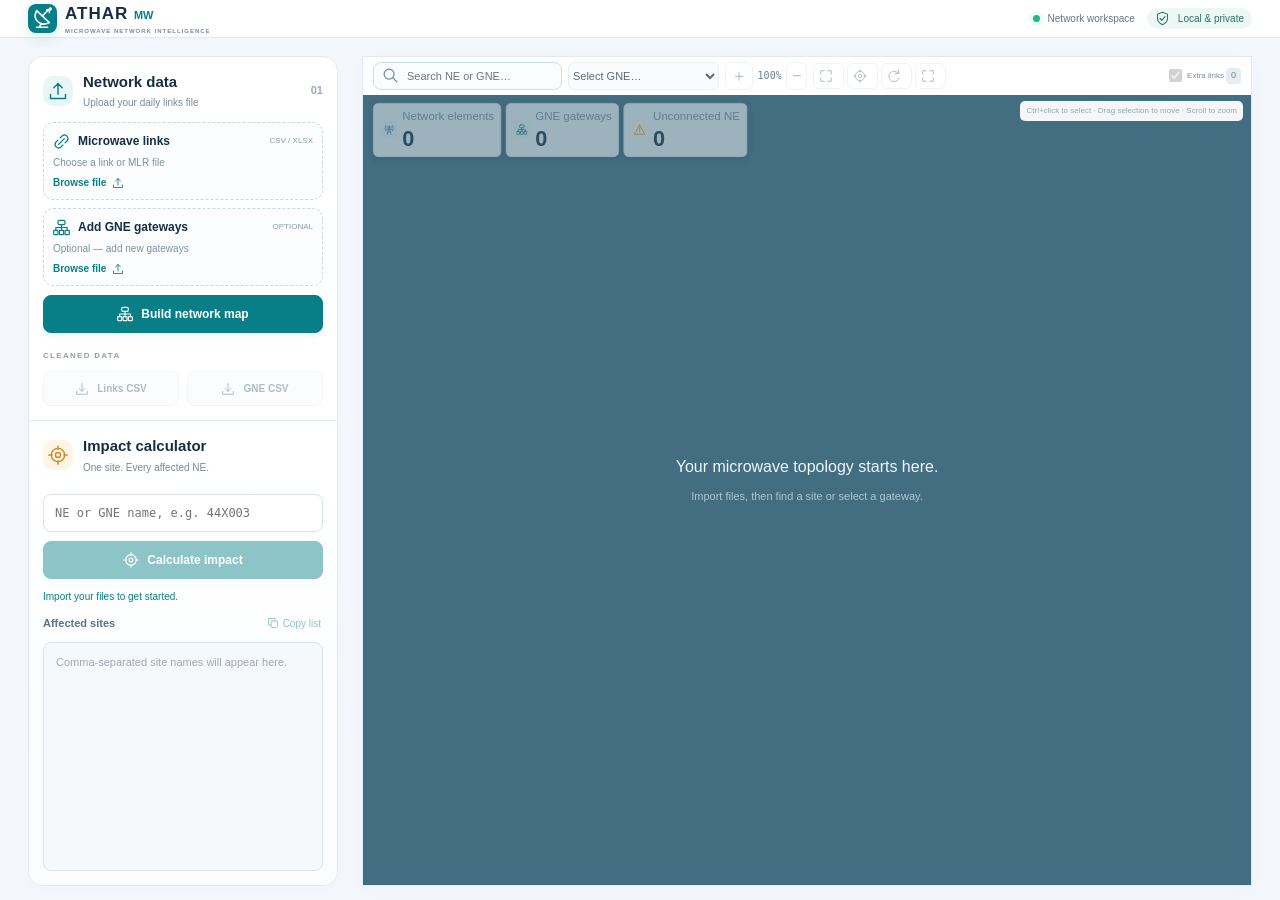
==== commit f8862bed: "Fit map workspace to browser viewport instead of a large square" ====
--- a/athar-offline.html
+++ b/athar-offline.html
@@ -16,6 +16,12 @@
 
 .map .network-node:hover .device-icon>rect:first-child{fill:#075b38}.map .selected .device-icon>rect:first-child{stroke:#ff3038;stroke-width:5px}.map .gateway-node.selected .node-label-bg{stroke:#ff3038}
 .map .node-label-bg{pointer-events:all}
+/* Fill the browser height instead of forcing a square canvas. */
+.map-stage{height:min(70dvh,650px);padding-bottom:0;aspect-ratio:auto;min-height:300px}
+@media(min-width:851px){body{height:100vh;height:100dvh;overflow:hidden;display:flex;flex-direction:column}.topbar{flex:0 0 1cm}main{width:100%;flex:1;min-height:0;padding:18px 28px 14px;display:flex}.workspace{width:100%;min-height:0;flex:1}.content{min-height:0;display:flex;flex-direction:column}.map-panel{flex:1;min-height:0;display:flex;flex-direction:column}.map-panel .compact-heading{flex:0 0 auto}.map-stage{height:auto;min-height:0;flex:1}.workspace>aside{min-height:0;overflow:auto}}
+.map-panel:fullscreen .map-stage{height:auto;min-height:0;padding-bottom:0;flex:1}
+@media(min-width:851px) and (max-width:1100px){.map-panel .compact-heading{height:auto;flex-wrap:wrap;padding-block:4px}.compact-heading .map-toolbar{flex-basis:100%;flex-wrap:wrap;padding-bottom:2px}}
+@media(min-width:851px){main{max-width:none}.topbar{padding-inline:28px}}
 </style></head>
 <body>
 <!-- ExcelJS 4.4.0, MIT license: The MIT License (MIT)
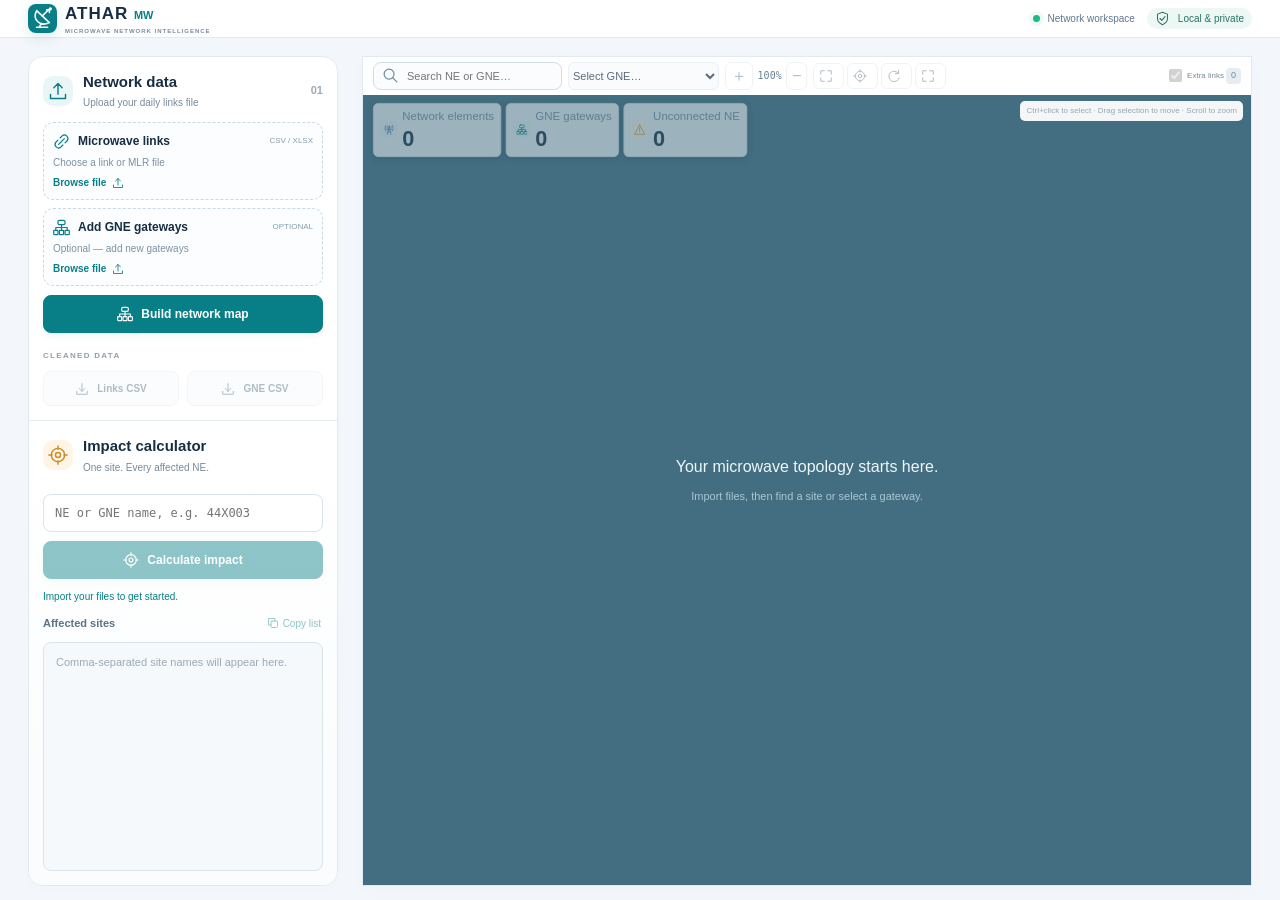
==== commit 37a483d5: "Compact long gateway branches while preserving straight clear links" ====
--- a/athar-offline.html
+++ b/athar-offline.html
@@ -711,6 +711,46 @@
     }
     return found;
   }
+  function compactLinks(points,parts,edges){
+    const tree=edges.filter(e=>e.tree),children=new Map([...points.keys()].map(n=>[n,[]]));
+    for(const e of tree)children.get(e.a).push(e.b);
+    const length=e=>{const a=points.get(e.a),b=points.get(e.b);return Math.hypot(a.x-b.x,a.y-b.y);};
+    const overlap=(a,b)=>{const p=points.get(a),q=points.get(b);return parts.get(a).some(r=>parts.get(b).some(s=>p.x+r.x<q.x+s.x+s.width&&p.x+r.x+r.width>q.x+s.x&&p.y+r.y<q.y+s.y+s.height&&p.y+r.y+r.height>q.y+s.y));};
+    function valid(group,moved,fixed){
+      for(const a of moved)for(const b of fixed)if(overlap(a,b))return false;
+      for(const e of edges){
+        const status=Number(group.has(e.a))+Number(group.has(e.b)),nodes=status===0?moved:status===2?fixed:points.keys();
+        const a=points.get(e.a),b=points.get(e.b);
+        for(const n of nodes){if(n===e.a||n===e.b)continue;const p=points.get(n);if(parts.get(n).some(r=>intersects(a,b,{...r,x:p.x+r.x,y:p.y+r.y})))return false;}
+      }
+      for(let i=0;i<tree.length;i++)for(let j=i+1;j<tree.length;j++){
+        const e=tree[i],f=tree[j];if(e.a===f.a||e.a===f.b||e.b===f.a||e.b===f.b)continue;
+        const first=Number(group.has(e.a))+Number(group.has(e.b)),second=Number(group.has(f.a))+Number(group.has(f.b));
+        if(first===0&&second===0||first===2&&second===2)continue;
+        const a=points.get(e.a),b=points.get(e.b),c=points.get(f.a),d=points.get(f.b);
+        if(orient(a,b,c)*orient(a,b,d)<-1e-6&&orient(c,d,a)*orient(c,d,b)<-1e-6)return false;
+      }
+      return true;
+    }
+    for(let pass=0;pass<3;pass++){
+      let changed=false;
+      const ordered=tree.slice().sort((a,b)=>length(b)-length(a));
+      for(const edge of ordered){
+        const originalLength=length(edge);if(originalLength<=340)continue;
+        const moved=[edge.b];for(let i=0;i<moved.length;i++)for(const n of children.get(moved[i]))moved.push(n);
+        const group=new Set(moved),fixed=[...points.keys()].filter(n=>!group.has(n)),saved=new Map(moved.map(n=>[n,points.get(n)]));
+        const boundary=edges.filter(e=>group.has(e.a)!==group.has(e.b)),before=boundary.reduce((s,e)=>s+length(e),0);
+        const parent=points.get(edge.a),child=points.get(edge.b);
+        for(const fraction of [.3,.5,.7,.85,.95]){
+          const target=Math.max(280,originalLength*fraction),ratio=1-target/originalLength;
+          for(const [n,p] of saved)points.set(n,{x:p.x+(parent.x-child.x)*ratio,y:p.y+(parent.y-child.y)*ratio});
+          if(boundary.reduce((s,e)=>s+length(e),0)<before-1e-6&&valid(group,moved,fixed)){changed=true;break;}
+          for(const [n,p] of saved)points.set(n,p);
+        }
+      }
+      if(!changed)break;
+    }
+  }
   function arrange(points,parts,edges,root){
     const incident=new Map([...points.keys()].map(n=>[n,[]]));
     for(const edge of edges){incident.get(edge.a).push(edge);incident.get(edge.b).push(edge);}
@@ -742,6 +782,7 @@
       }
       conflicts=obstacles(points,parts,edges);
     }
+    if(!conflicts.length)compactLinks(points,parts,edges);
     return conflicts;
   }
   // Clip a straight segment beyond the endpoint's protected device bounds.
@@ -749,7 +790,7 @@
     for(const r of boxes){let low=0,high=1,valid=true;for(const [delta,min,max] of [[dx,r.x,r.x+r.width],[dy,r.y,r.y+r.height]]){if(Math.abs(delta)<1e-10){if(min>0||max<0)valid=false;}else{let a=min/delta,b=max/delta;if(a>b)[a,b]=[b,a];low=Math.max(low,a);high=Math.min(high,b);}}if(valid&&low<=high&&high>=0&&low<=1)exit=Math.max(exit,Math.min(1,high));}
     return {x:p.x+dx*exit,y:p.y+dy*exit};
   }
-  const api={arrange,obstacles,intersects,endPoint};if(typeof module!=='undefined')module.exports=api;else root.LayoutClearance=api;
+  const api={arrange,compactLinks,obstacles,intersects,endPoint};if(typeof module!=='undefined')module.exports=api;else root.LayoutClearance=api;
 })(globalThis);
 </script><script>(function(root){
   const radial=typeof module!=='undefined'?require('./radial-layout.js'):root.RadialLayout;
@@ -783,7 +824,7 @@
   }
   class View{
     constructor(container,onZoom){this.container=container;this.onZoom=onZoom;this.clear();}
-    clear(){this.key=null;this.svg=null;this.points=null;this.selected=new Set();this.camera={x:0,y:0,k:1};this.onZoom?.(1);}
+    clear(){this.key=null;this.svg=null;this.points=null;this.selected=new Set();this.autoFrame=null;this.camera={x:0,y:0,k:1};this.onZoom?.(1);}
     render({key,branch,links,failed='',affected=new Set(),query,showExtra,onSelectionChange}){
       const changed=this.key!==key;
       if(changed){this.points=layout(branch).points;this.key=key;this.selected=new Set();}
@@ -869,31 +910,38 @@
     applyCamera(){if(!this.layer)return;const c=this.camera;this.layer.setAttribute('transform',`translate(${c.x} ${c.y}) scale(${c.k})`);this.onZoom?.(c.k);}
     fit(names=this.points?.keys()){
       if(!this.svg)return;
+      names=[...names];this.autoFrame={type:'fit',names};
       let left=Infinity,right=-Infinity,top=Infinity,bottom=-Infinity;
       for(const name of names){const p=this.points.get(name);if(!p)continue;const box=this.nodeElements.get(name).getBBox();left=Math.min(left,p.x+box.x-15);right=Math.max(right,p.x+box.x+box.width+15);top=Math.min(top,p.y+box.y-15);bottom=Math.max(bottom,p.y+box.y+box.height+15);}
       const w=this.container.clientWidth,h=this.container.clientHeight,k=Math.min(1.35,(w-40)/(right-left),(h-40)/(bottom-top));
       this.camera={k,x:(w-(right-left)*k)/2-left*k,y:(h-(bottom-top)*k)/2-top*k};this.applyCamera();
     }
-    focus(site,targets=[site]){
+    focus(site){
       const root=this.points?.get(this.key);if(!this.svg||!root||!this.points.has(site))return;
-      const names=new Set(site===this.key?this.points.keys():targets);names.add(this.key);names.add(site);
-      const w=this.container.clientWidth,h=this.container.clientHeight;
-      const anchor={x:w*.5,y:h*.25},padding=16,top=Math.min(70,h*.12);
-      let k=.38;
-      for(const name of names){
-        const p=this.points.get(name),node=this.nodeElements.get(name);if(!p||!node)continue;
-        const box=node.getBBox(),left=p.x+box.x-root.x,right=left+box.width,up=p.y+box.y-root.y,down=up+box.height;
-        if(left<0)k=Math.min(k,(anchor.x-padding)/-left);
-        if(right>0)k=Math.min(k,(w-padding-anchor.x)/right);
-        if(up<0)k=Math.min(k,(anchor.y-top)/-up);
-        if(down>0)k=Math.min(k,(h-padding-anchor.y)/down);
-      }
-      k=Math.max(Number.EPSILON,k);
-      this.camera={k,x:anchor.x-root.x*k,y:anchor.y-root.y*k};this.applyCamera();
-    }
-    center(){if(!this.svg)return;const p=this.points.get(this.key);this.camera={k:1,x:this.container.clientWidth/2-p.x,y:this.container.clientHeight/2-p.y};this.applyCamera();}
+      const w=this.container.clientWidth,h=this.container.clientHeight;let k=.32;
+      if(site!==this.key){
+        const p=this.points.get(site),box=this.nodeElements.get(site).getBBox();
+        const left=p.x+box.x-root.x,right=left+box.width,top=p.y+box.y-root.y,bottom=top+box.height;
+        if(left*k<-w/2||right*k>w/2||top*k<-h/2||bottom*k>h/2){
+          const padding=16;
+          if(left<0)k=Math.min(k,(w/2-padding)/-left);
+          if(right>0)k=Math.min(k,(w/2-padding)/right);
+          if(top<0)k=Math.min(k,(h/2-padding)/-top);
+          if(bottom>0)k=Math.min(k,(h/2-padding)/bottom);
+        }
+      }
+      this.autoFrame={type:'gateway',site};
+      this.camera={k,x:w/2-root.x*k,y:h/2-root.y*k};this.applyCamera();
+    }
+    reframe(){
+      if(!this.svg)return;
+      if(this.autoFrame?.type==='fit')this.fit(this.autoFrame.names);
+      else if(this.autoFrame?.type==='center')this.center();
+      else if(this.autoFrame?.type==='gateway')this.focus(this.autoFrame.site||this.key);
+    }
+    center(){if(!this.svg)return;this.autoFrame={type:'center'};const p=this.points.get(this.key);this.camera={k:1,x:this.container.clientWidth/2-p.x,y:this.container.clientHeight/2-p.y};this.applyCamera();}
     zoom(factor,x=this.container.clientWidth/2,y=this.container.clientHeight/2){
-      if(!this.svg)return;const c=this.camera,k=Math.max(.001,Math.min(4,c.k*factor)),ratio=k/c.k;
+      if(!this.svg)return;this.autoFrame=null;const c=this.camera,k=Math.max(.001,Math.min(4,c.k*factor)),ratio=k/c.k;
       this.camera={k,x:x-(x-c.x)*ratio,y:y-(y-c.y)*ratio};this.applyCamera();
     }
     bindInteractions(svg){
@@ -1058,8 +1106,7 @@
   try{if(document.fullscreenElement)await document.exitFullscreen();else await $('mapPanel').requestFullscreen();}
   catch{$('status').textContent='Full screen is unavailable. Maximize the browser window or use the map controls.';}
 };
-function frameSite(site){topologyView.focus(site,Network.impact(state.adj,state.gates,site));}
-new ResizeObserver(()=>{if(topologyView.svg){if(state?.foundSite&&topologyView.points.has(state.foundSite))frameSite(state.foundSite);else topologyView.open();}}).observe($('map'));
+new ResizeObserver(()=>topologyView.reframe()).observe($('map'));
 document.addEventListener('fullscreenchange',()=>{$('fullscreenLabel').textContent=document.fullscreenElement?'Exit full screen':'Full screen';});
 
 $('impactSite').oninput=()=>{if(state){state.affected=new Set();draw();}$('impactResult').value='';$('copyImpact').disabled=true;$('copyLabel').textContent='Copy list';$('impactSummary').textContent='Choose Calculate impact to refresh the list.';};
@@ -1073,7 +1120,7 @@
   const result=Network.impact(state.adj,state.gates,site);
   state.affected=new Set(result);
   if(gateway){filterGateways();$('gneSelect').value=gateway;state.foundSite=site;$('search').value=site;}
-  draw();if(gateway){topologyView.focus(site,result);$('searchStatus').textContent=`${site} · ${result.length} impacted · ${gateway}`;}
+  draw();if(gateway){topologyView.fit(new Set([gateway,...result]));$('searchStatus').textContent=`${site} · ${result.length} impacted · ${gateway}`;}
   $('impactResult').value=result.join(',');$('copyImpact').disabled=!result.length;
   $('impactSummary').textContent=`${site} — Impact: ${result.length} ${result.length===1?'site':'sites'}, including this site. ${gateway?'Assigned GNE: '+gateway:'No GNE route is available to determine dependencies.'}`;
 }
@@ -1097,7 +1144,7 @@
   const gateway=state.assignment.owner.get(site),hops=state.assignment.depth.get(site);
   if(!gateway){$('gneSelect').value='';draw();$('searchStatus').textContent=site+' has no route to any GNE in this data.';return;}
   filterGateways();$('gneSelect').value=gateway;
-  draw();frameSite(site);
+  draw();topologyView.focus(site);
   $('searchStatus').textContent=`${site} → ${gateway} · ${hops} ${hops===1?'hop':'hops'}`;
 }
 for(const id of ['links','gates'])$(id).addEventListener('change',()=>{
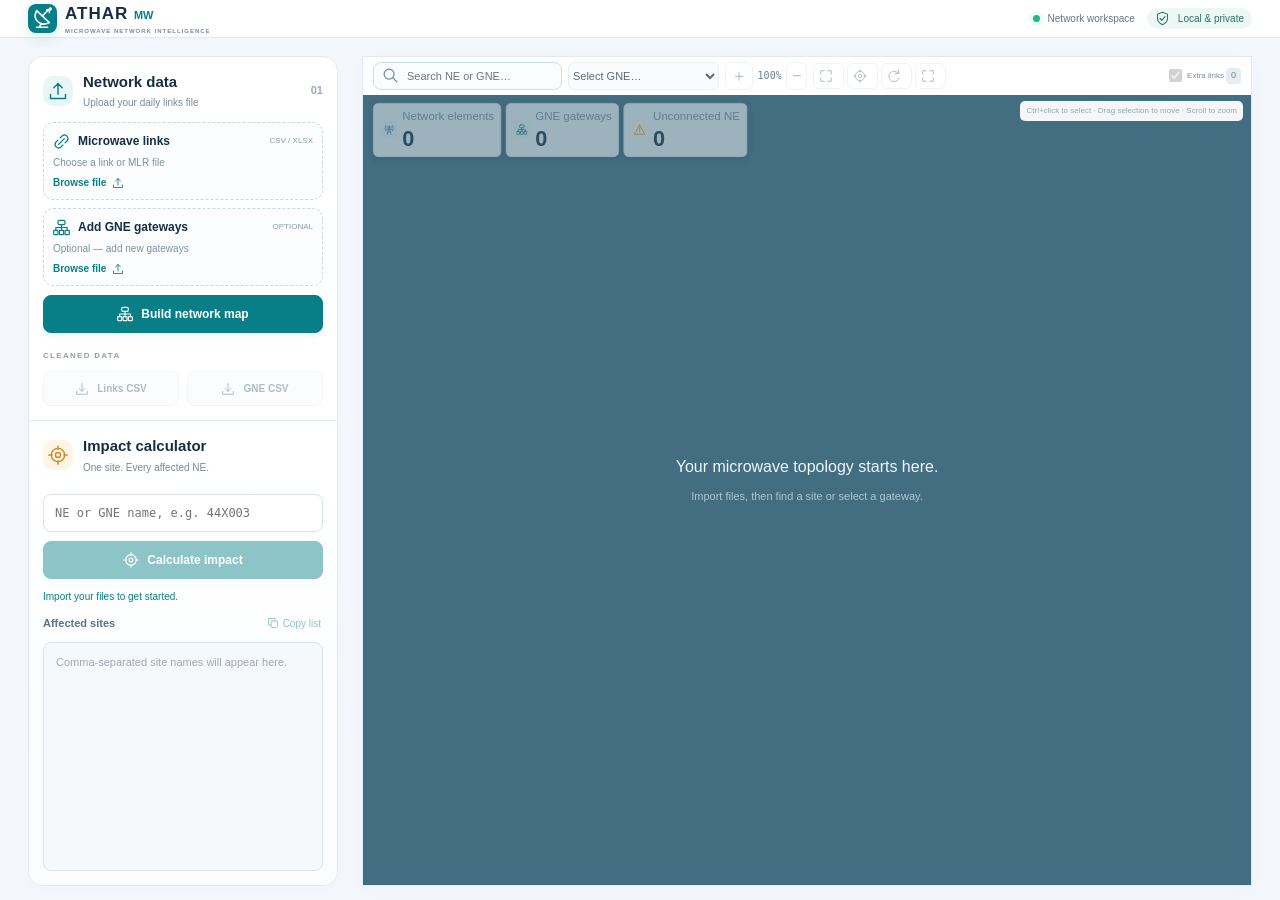
==== commit d36b07a6: "Keep device icons and wrapped site names apart during layout" ====
--- a/athar-offline.html
+++ b/athar-offline.html
@@ -711,11 +711,11 @@
     }
     return found;
   }
-  function compactLinks(points,parts,edges){
+  function compactLinks(points,parts,edges,spacing=parts){
     const tree=edges.filter(e=>e.tree),children=new Map([...points.keys()].map(n=>[n,[]]));
     for(const e of tree)children.get(e.a).push(e.b);
     const length=e=>{const a=points.get(e.a),b=points.get(e.b);return Math.hypot(a.x-b.x,a.y-b.y);};
-    const overlap=(a,b)=>{const p=points.get(a),q=points.get(b);return parts.get(a).some(r=>parts.get(b).some(s=>p.x+r.x<q.x+s.x+s.width&&p.x+r.x+r.width>q.x+s.x&&p.y+r.y<q.y+s.y+s.height&&p.y+r.y+r.height>q.y+s.y));};
+    const overlap=(a,b)=>{const p=points.get(a),q=points.get(b);return spacing.get(a).some(r=>spacing.get(b).some(s=>p.x+r.x<q.x+s.x+s.width&&p.x+r.x+r.width>q.x+s.x&&p.y+r.y<q.y+s.y+s.height&&p.y+r.y+r.height>q.y+s.y));};
     function valid(group,moved,fixed){
       for(const a of moved)for(const b of fixed)if(overlap(a,b))return false;
       for(const e of edges){
@@ -751,12 +751,22 @@
       if(!changed)break;
     }
   }
-  function arrange(points,parts,edges,root){
+  function arrange(points,parts,edges,root,spacing=parts){
+    // Reserve the complete icon-and-name footprint, including wrapped labels.
+    // Uniform expansion preserves the radial order and existing straight-line planarity.
+    const names=[...points.keys()];
+    function crowded(){for(let i=0;i<names.length;i++)for(let j=i+1;j<names.length;j++){
+      const a=names[i],b=names[j],p=points.get(a),q=points.get(b);
+      if(spacing.get(a).some(r=>spacing.get(b).some(s=>p.x+r.x<q.x+s.x+s.width&&p.x+r.x+r.width>q.x+s.x&&p.y+r.y<q.y+s.y+s.height&&p.y+r.y+r.height>q.y+s.y)))return true;
+    }return false;}
+    for(let step=0;step<80&&crowded();step++){
+      const anchor=points.get(root);for(const [name,p] of points)if(name!==root)points.set(name,{x:anchor.x+(p.x-anchor.x)*1.05,y:anchor.y+(p.y-anchor.y)*1.05});
+    }
     const incident=new Map([...points.keys()].map(n=>[n,[]]));
     for(const edge of edges){incident.get(edge.a).push(edge);incident.get(edge.b).push(edge);}
     const blocked=(edge,name)=>{if(edge.a===name||edge.b===name)return false;const p=points.get(name);return parts.get(name).some(r=>intersects(points.get(edge.a),points.get(edge.b),{...r,x:p.x+r.x,y:p.y+r.y}));};
     function local(name){let count=0;for(const edge of edges)if(blocked(edge,name))count++;for(const edge of incident.get(name))for(const other of points.keys())if(blocked(edge,other))count++;return count;}
-    function collisions(name){const p=points.get(name);let count=0;for(const [other,q] of points){if(other===name)continue;if(parts.get(name).some(a=>parts.get(other).some(b=>p.x+a.x<q.x+b.x+b.width&&p.x+a.x+a.width>q.x+b.x&&p.y+a.y<q.y+b.y+b.height&&p.y+a.y+a.height>q.y+b.y)))count++;}return count;}
+    function collisions(name){const p=points.get(name);let count=0;for(const [other,q] of points){if(other===name)continue;if(spacing.get(name).some(a=>spacing.get(other).some(b=>p.x+a.x<q.x+b.x+b.width&&p.x+a.x+a.width>q.x+b.x&&p.y+a.y<q.y+b.y+b.height&&p.y+a.y+a.height>q.y+b.y)))count++;}return count;}
     function crosses(name){for(const edge of incident.get(name)){if(!edge.tree)continue;for(const other of edges){if(!other.tree||edge.a===other.a||edge.a===other.b||edge.b===other.a||edge.b===other.b)continue;const a=points.get(edge.a),b=points.get(edge.b),c=points.get(other.a),d=points.get(other.b);if(orient(a,b,c)*orient(a,b,d)<-1e-6&&orient(c,d,a)*orient(c,d,b)<-1e-6)return true;}}return false;}
     let conflicts=obstacles(points,parts,edges),expansions=0;
     for(let round=0;conflicts.length&&round<160;round++){
@@ -782,7 +792,7 @@
       }
       conflicts=obstacles(points,parts,edges);
     }
-    if(!conflicts.length)compactLinks(points,parts,edges);
+    if(!conflicts.length)compactLinks(points,parts,edges,spacing);
     return conflicts;
   }
   // Clip a straight segment beyond the endpoint's protected device bounds.
@@ -863,15 +873,17 @@
       }
       this.container.replaceChildren(svg);
       for(const node of this.nodeElements.values())wrapName(node.querySelector('.node-name'),node.querySelector('.node-label-bg'),node.classList.contains('gateway-node'));
-      this.parts=new Map();this.attachments=new Map();
+      this.parts=new Map();this.attachments=new Map();this.spacing=new Map();
       for(const [name,node] of this.nodeElements){
         const scale=name===this.key?1.8:1.4,device=node.querySelector('.device-icon').getBBox(),pad=9;
         this.parts.set(name,[{x:device.x*scale-pad,y:device.y*scale-pad,width:device.width*scale+pad*2,height:device.height*scale+pad*2}]);
+        const footprint=node.getBBox();
+        this.spacing.set(name,[{x:footprint.x-14,y:footprint.y-14,width:footprint.width+28,height:footprint.height+28}]);
         const body=node.querySelector('.device-icon>rect').getBBox();
         this.attachments.set(name,[{x:body.x*scale,y:body.y*scale,width:body.width*scale,height:body.height*scale}]);
       }
       if(changed){
-        this.obstructions=clearance.arrange(this.points,this.parts,this.edges,this.key);
+        this.obstructions=clearance.arrange(this.points,this.parts,this.edges,this.key,this.spacing);
         for(const [name,p] of this.points)this.nodeElements.get(name).setAttribute('transform',`translate(${p.x} ${p.y})`);
       }
       this.updateEdges();
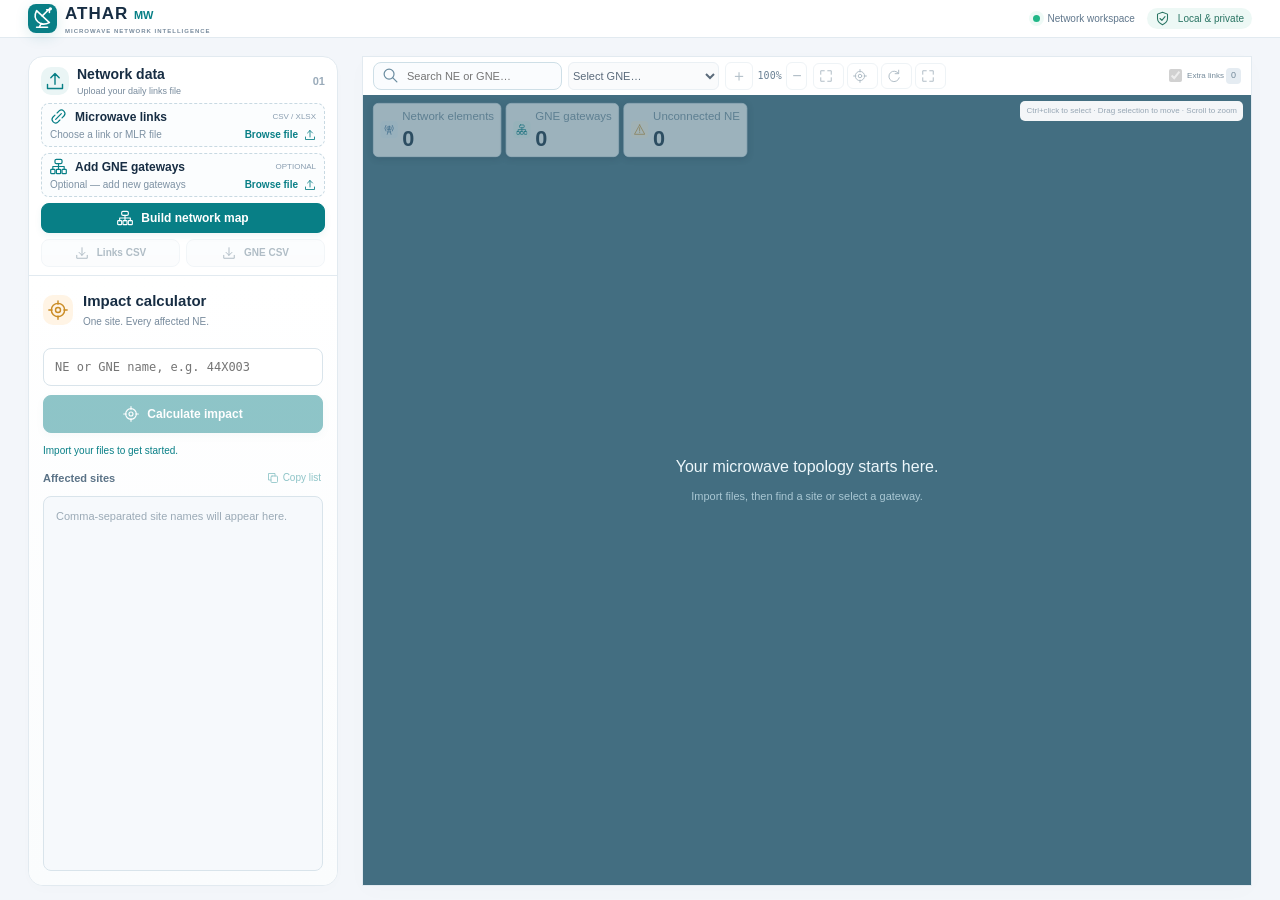
==== commit 9c3cb793: "Reduce upload section height by forty percent" ====
--- a/athar-offline.html
+++ b/athar-offline.html
@@ -22,6 +22,21 @@
 .map-panel:fullscreen .map-stage{height:auto;min-height:0;padding-bottom:0;flex:1}
 @media(min-width:851px) and (max-width:1100px){.map-panel .compact-heading{height:auto;flex-wrap:wrap;padding-block:4px}.compact-heading .map-toolbar{flex-basis:100%;flex-wrap:wrap;padding-bottom:2px}}
 @media(min-width:851px){main{max-width:none}.topbar{padding-inline:28px}}
+/* Compact file uploads so the impact calculator starts higher. */
+.import-panel{padding:8px 12px;flex-shrink:0}
+.import-panel .section-title{margin-bottom:4px;gap:8px}
+.import-panel .section-icon{width:28px;height:28px}
+.import-panel .section-title h2{font-size:14px;line-height:18px}
+.import-panel .section-title p{font-size:9px;line-height:12px}
+.import-panel .upload{display:grid;grid-template-columns:minmax(0,1fr) auto;gap:2px 8px;padding:4px 8px;margin:6px 0;border-radius:8px}
+.import-panel .upload-top{grid-column:1/-1;font-size:12px;line-height:18px}
+.import-panel .upload small{min-width:0;margin:0;font-size:10px;line-height:14px}
+.import-panel .browse{line-height:14px;white-space:nowrap}
+.import-panel .primary{min-height:30px;padding:5px 8px;margin-top:6px;line-height:18px}
+.import-panel .exports{margin-top:6px}
+.import-panel .exports>.subheading{position:absolute;width:1px;height:1px;overflow:hidden;clip-path:inset(50%)}
+.import-panel .export-buttons{margin-top:0;gap:6px}
+.import-panel .secondary{min-height:28px;padding:5px;line-height:16px}
 </style></head>
 <body>
 <!-- ExcelJS 4.4.0, MIT license: The MIT License (MIT)
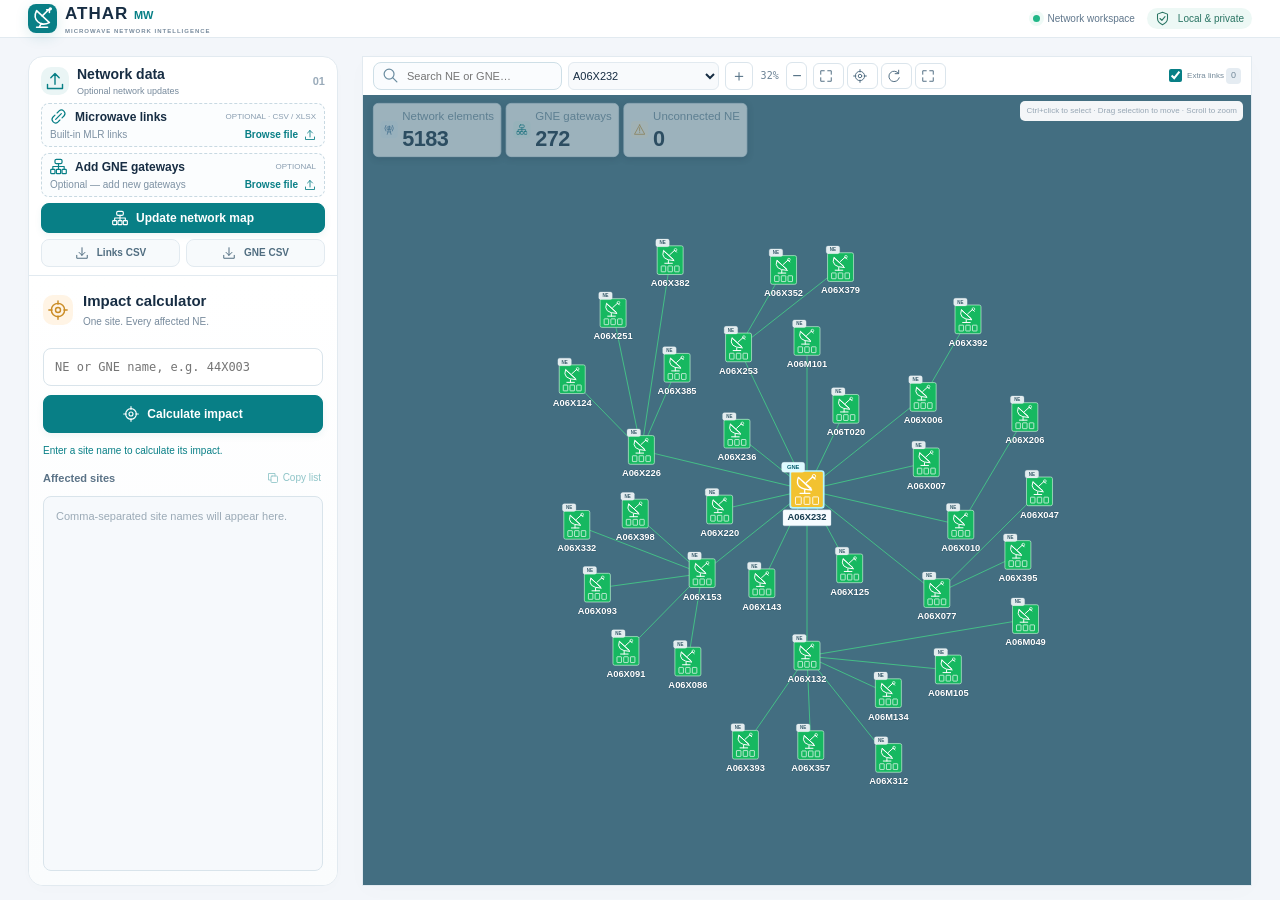
==== commit d5e86392: "Bundle latest MLR network and open A06X232 automatically" ====
--- a/athar-offline.html
+++ b/athar-offline.html
@@ -80,12 +80,12 @@
 <header class="topbar"><div class="brand"><span class="brand-mark"><svg class="icon"><use href="#i-dish"/></svg></span><div>ATHAR <span>MW</span><small>MICROWAVE NETWORK INTELLIGENCE</small></div></div><div class="header-tags"><span class="workspace-tag"><span class="live-dot"></span>Network workspace</span><span class="privacy-tag"><svg class="icon"><use href="#i-shield"/></svg>Local & private</span></div></header>
 <main>
 <section class="workspace"><aside>
-<section class="import-panel"><div class="section-title"><span class="section-icon"><svg class="icon"><use href="#i-upload"/></svg></span><div><h2>Network data</h2><p>Upload your daily links file</p></div><span class="step-tag">01</span></div>
-<label class="upload"><span class="upload-top"><svg class="icon"><use href="#i-link"/></svg><strong>Microwave links</strong><span class="file-type">CSV / XLSX</span></span><small id="linksName">Choose a link or MLR file</small><span class="browse">Browse file <svg class="icon"><use href="#i-upload"/></svg></span><input id="links" type="file" accept=".csv,.txt,.xlsx" aria-label="Upload microwave links"></label>
+<section class="import-panel"><div class="section-title"><span class="section-icon"><svg class="icon"><use href="#i-upload"/></svg></span><div><h2>Network data</h2><p>Optional network updates</p></div><span class="step-tag">01</span></div>
+<label class="upload"><span class="upload-top"><svg class="icon"><use href="#i-link"/></svg><strong>Microwave links</strong><span class="file-type">OPTIONAL · CSV / XLSX</span></span><small id="linksName">Built-in MLR links</small><span class="browse">Browse file <svg class="icon"><use href="#i-upload"/></svg></span><input id="links" type="file" accept=".csv,.txt,.xlsx" aria-label="Upload microwave links"></label>
 
 <label class="upload"><span class="upload-top"><svg class="icon"><use href="#i-gateway"/></svg><strong>Add GNE gateways</strong><span class="file-type">OPTIONAL</span></span><small id="gatesName">Optional — add new gateways</small><span class="browse">Browse file <svg class="icon"><use href="#i-upload"/></svg></span><input id="gates" type="file" accept=".csv,.txt,.xlsx" aria-label="Add GNE gateways (optional)"></label>
 
-<div id="status" hidden role="status" aria-live="polite">Upload your links file to build your network. 272 GNE gateways are already included.</div><button id="load" class="primary"><svg class="icon"><use href="#i-gateway"/></svg>Build network map</button>
+<div id="status" hidden role="status" aria-live="polite">Upload your links file to build your network. 272 GNE gateways are already included.</div><button id="load" class="primary"><svg class="icon"><use href="#i-gateway"/></svg>Update network map</button>
 <div class="exports"><span class="subheading">CLEANED DATA</span><div class="export-buttons"><button id="downloadLinks" class="secondary" disabled><svg class="icon"><use href="#i-download"/></svg>Links CSV</button><button id="downloadGates" class="secondary" disabled><svg class="icon"><use href="#i-download"/></svg>GNE CSV</button></div></div></section>
 <section class="impact-panel"><div class="section-title"><span class="section-icon amber"><svg class="icon"><use href="#i-target"/></svg></span><div><h2>Impact calculator</h2><p>One site. Every affected NE.</p></div></div><form id="impactForm"><input id="impactSite" aria-label="NE or GNE name" placeholder="NE or GNE name, e.g. 44X003" autocomplete="off" disabled><button id="calculateImpact" class="primary" disabled><svg class="icon"><use href="#i-target"/></svg>Calculate impact</button></form><p id="impactSummary" role="status" aria-live="polite">Import your files to get started.</p><div class="result-heading"><label for="impactResult">Affected sites</label><button id="copyImpact" class="text-button" disabled><svg class="icon"><use href="#i-copy"/></svg><span id="copyLabel">Copy list</span></button></div><textarea id="impactResult" readonly rows="7" spellcheck="false" placeholder="Comma-separated site names will appear here."></textarea></section>
 </aside><div class="content">
@@ -596,6 +596,11 @@
 ]);
   if(typeof module!=='undefined')module.exports=gates;else root.DefaultGNE=gates;
 })(globalThis);
+</script><script>// Bundled MLR endpoint pairs. Refresh with build_default_links.py.
+(function(root){
+  const data={"source":"MLR.xlsx","links":[["A16X1607","A16X117"],["A16X117","A16X518"],["A16X1114","A16X117"],["A16X391","A16X117"],["A16X117","A16X547"],["A16X896","A16X625"],["A16X625","A16X518"],["A16X903","A16X625"],["A16X720","A16X514"],["A16X514","A16M281"],["A16X305","A16X720"],["A16X144","A16X623"],["A16X1344","A16X144"],["A16X144","A16X178"],["A16X577","A16X745"],["A16X745","A16X825"],["A16X745","A16X1656"],["A16X746","A16X055"],["A16X837","A16X746"],["A16X746","A16X375"],["A16X865","A16X055"],["A16X745","A16X578"],["A16X745","A16X438"],["A16X578","A16X885"],["O31X001","O31S341"],["A16X575","A16X880"],["O48X009","O48X135"],["O31T072","O31S341"],["O31X165","O31T072"],["O31X203","O31X420"],["O31X420","O31S341"],["A16T011","A16X059"],["O31X021","O31X097"],["O31X385","O31X142"],["O31X097","O31X385"],["O31X021","O31X090"],["A16T022","A16X492"],["A16X1521","A16X492"],["A16T028","A16X203"],["A16T028","A16X1266"],["A16T022","A16T045"],["O31T148","O31X298"],["O31X240","O31X085"],["O31X394","O31X298"],["A16M1370","A16X057"],["A16X057","A16X424"],["A16X427","A16X057"],["A16X057","A16X609"],["A16X057","A16WX1055"],["A16X377","A16X057"],["A16X057","A16X191"],["A16X057","A16T140"],["A16T011","A16X800"],["O31X020","O31X389"],["O31X098","O31X020"],["A16X822","A16X427"],["A16X401","A16T075"],["A16X157","A16T075"],["A16X597","A16X157"],["O31X312","O31X226"],["A16X426","A16X377"],["A16X853","A16X401"],["A16S113","A16X673"],["A16X202","A16X647"],["A16X433","A16X573"],["A16X799","A16X1178"],["A16T119","A16X135"],["A16X883","A16T119"],["A16T119","A09X141"],["A16X181","A16T045"],["A16X506","A16T045"],["A16M831","A16X081"],["A16M831","A16M341"],["A16X113","A16X022"],["A16X113","A16X006"],["A16T055","A16X113"],["A16X365","A16X113"],["A16X113","A16X592"],["A16X570","A16T011"],["A16X793","A16T011"],["A16X629","A16T011"],["O01X124","O01X011"],["A16X745","A16X154"],["A16X078","A16X804"],["O31X103","O31X165"],["O31X200","O31T072"],["O31X029","O31M081"],["O31X029","O31X098"],["O31X098","O31X425"],["O31X425","O31X021"],["O31X208","O31X038"],["O31X208","O31X163"],["O31X384","O31X442"],["A16X424","A16X204"],["A16X1249","A16T095"],["A16X095","A16T095"],["O31X444","O31X144"],["A16X720","A16X493"],["A16X120","A16X328"],["O31X378","O31X133"],["A16X914","A16X809"],["O31X574","O31X231"],["O31X231","O31X511"],["O31X231","O31X454"],["A16T022","A16X494"],["A16X434","A16X203"],["A16X432","A16X1586"],["O31X222","O31X420"],["O48X048","O48X057"],["O48X048","O48X073"],["A16X040","A16X887"],["A16X040","A16X159"],["O31X585","O31X227"],["O31X311","O31X377"],["A16X009","A16X776"],["A16X508","A16X718"],["A16T052","A16X508"],["O31X280","O31X379"],["O31X383","O31X196"],["O31X196","O31X932"],["A16X534","A16X057"],["A16X534","A16X924"],["O31X572","O31X315"],["O31X030","O31X315"],["O31X369","O31X315"],["O31X405","O31X308"],["O31X062","O31X308"],["A16X097","A16T122"],["A16X633","A16X006"],["O31X058","O31T326"],["O31X197","O31T326"],["O31X713","O31X197"],["O31X197","O31X070"],["A16X110","A16X720"],["O31X189","O31X470"],["A16X112","A16M298"],["O31T295","O31X126"],["O31T295","O31X045"],["O31T295","O31T326"],["O31X056","O31T295"],["A16T045","A16X561"],["A16X858","A16X561"],["A16X414","A16X795"],["O31X075","O31X034"],["A16X745","A16X804"],["A16X085","A16X988"],["A42X173","A16X1059"],["A16X099","A16X110"],["O31X678","O31X214"],["O31X066","O31X239"],["A16T029","A16X355"],["A16T029","A16M254"],["A16T029","A16M222"],["A16X683","A16X048"],["A16X049","A16X683"],["A16X046","A16M257"],["A16X046","A16M265"],["A16X116","A16X100"],["A16X051","A16X794"],["A16X051","A16X788"],["A16X051","A16T011"],["O31X286","O31X061"],["O31X209","O31T193"],["A16X421","A16X617"],["A16X620","A16X421"],["A16X421","A16SCE1-PEPSI050"],["A16T075","A16X421"],["A16X617","A16M361"],["A16X400","A16X620"],["A16X107","A16X475"],["A16T013","A16X477"],["O01X123","O01X015"],["A16X068","A16X172"],["A16M436","A16M219"],["A16X053","A16X928"],["A16M1432","A16X053"],["A16X053","A16X615"],["A16X345","A16X053"],["A16X345","A16X1122"],["A16X502","A16X158"],["A16X425","A16X158"],["O31X045","O31X991"],["O31X045","O31X049"],["O31X094","O31X045"],["O31X045","O31X126"],["A16X778","A16X1068"],["O31X379","O31X030"],["O31T070","O31X052"],["O31X052","O31SM477"],["O31T070","O31X051"],["O31X041","O31T070"],["A16X497","A16X155"],["A16X002","A16X155"],["A16X201","A16X563"],["O31X282","O31X058"],["O31X056","O31X170"],["O31X055","O31X214"],["A16X823","A16X565"],["O31X159","O31X507"],["O02X123","O02X201"],["A16X374","A16X052"],["A16X052","A16S496"],["A16X052","A16X985"],["A16X052","A16X607"],["A16X044","A16X052"],["A16X127","A16X642"],["A16X744","A16X277"],["A16X748","A16X1460"],["A16X133","A16X705"],["A16X594","A16X133"],["A16X133","A16X832"],["A16X132","A16X133"],["O48X162","O48X168"],["A16X616","A16X841"],["A16T013","A16X705"],["A16X086","A16X637"],["A16X1393","A16X380"],["A16X380","A16X1057"],["A16X380","A16X590"],["A16X034","A16X160"],["A16X496","A16M1003"],["A16X496","A16X057"],["O31X135","O31X316"],["A16X661","A16X063"],["A16T140","A16M1425"],["A16X416","A16X979"],["O46X005","O31X415"],["A16X362","A16X365"],["A16X115","A16X152"],["A16X378","A16X054"],["A16X246","A16X958"],["A16X735","A16X199"],["A16X824","A16X806"],["A16X069","A16T095"],["A16X069","A16M360"],["A16X069","A16X123"],["A16T024","A16X069"],["A16X041","A16X012"],["A09S105","A09X125"],["A09X098","A09X309"],["O27X034","O27X043"],["A09T004","A09X086"],["A09X414","A09X086"],["A09X211","A09X146"],["A09T004","A09X104"],["A09X304","A09T004"],["A09X016","A09X086"],["A44S336","A44X060"],["O27X116","O27X128"],["A09X112","A09X098"],["A44X052","A44X011"],["A44X011","A44X038"],["O27X126","O27X021"],["O27X094","O27X003"],["O27X036","O27X003"],["O27X036","O27X002"],["O27X036","O27X094"],["A09X316","A09X014"],["A09X046","A09X110"],["A09X014","A09X046"],["A09X046","A09X422"],["A44X089","A44X011"],["O27X094","O27X192"],["A16T024","A16X161"],["A16X161","A16M456"],["A44X067","A44X004"],["A44X041","A44X004"],["A44X113","A44X011"],["A44X042","A44X011"],["O27X087","O27X044"],["O27X166","O27X094"],["A44X046","A44X113"],["O27X135","O27X136"],["A44X084","A44X061"],["A44X084","A09X140"],["A09X007","A09X125"],["A09X125","A09X056"],["O27X089","O27X057"],["A44X003","A44X004"],["A44X049","A44X002"],["A09X102","A09X098"],["A44X138","A44X018"],["A44X101","A44X038"],["A44X075","A44X016"],["A44X009","A44X018"],["A44X009","A44X141"],["A44X008","A44X009"],["A44X035","A44X009"],["A44X012","A44X161"],["A44X012","A44X110"],["A09X110","A09X333"],["A44X058","A44X100"],["A44X058","A44X009"],["A44X189","A44X020"],["A44X020","A44X058"],["A44X083","A44X100"],["A44X039","A44X100"],["A44X080","A44X018"],["A44X099","A44X080"],["O27X065","O27X033"],["O27X015","O27T104"],["O27T104","O27X029"],["O27T104","O27X065"],["O27T104","O27X068"],["O27T104","O27X205"],["O27X118","O27T104"],["O27X062","O27X132"],["O27X062","O27X015"],["O27X062","O27X091"],["O27X153","O27X027"],["A44X035","A44B002"],["A44X035","A44X064"],["A09X122","A09S105"],["O27X092","O27X027"],["A44X043","A44X036"],["A44X069","A44X015"],["A44X069","A44X038"],["A44X002","A44X067"],["A44X095","A44X002"],["A44X042","A44X095"],["A44X095","A44X181"],["A44X082","A44X081"],["A09X027","A09X146"],["A44X085","A44X036"],["A09X170","A09X043"],["A09X043","A09X074"],["A09X084","A09T004"],["A09X022","A09X318"],["O31X293","O31X478"],["O31X293","O31X007"],["A44X109","A44X020"],["A09X123","A09X030"],["A09X103","A09X009"],["A09X186","A09X103"],["A44X066","A44X002"],["A09X158","A09T004"],["A09X174","A09X136"],["A09X161","A09X046"],["A44X086","A44X006"],["A09X121","A09X084"],["A16M230","A16X845"],["O27X033","O27S446"],["O27X217","O27S446"],["O27X049","O27X033"],["O27X156","O27X033"],["O27X125","O27X145"],["O27X049","O27X125"],["O27S244","O27X022"],["O27S244","O27X182"],["O27X019","O27SM271"],["O27X139","O27X024"],["O27X024","O27X266"],["O27T031","O27X187"],["O27X066","O27T031"],["O27T031","O27X041"],["O27T031","O27X063"],["O27X063","O27X109"],["O27X082","O27X026"],["O27X023","O27X085"],["O27X023","O27T031"],["O27X023","O27X058"],["O27X023","O27X073"],["O27X023","O27X096"],["O27X096","O27X141"],["O27X022","O27X085"],["A09X130","A09X025"],["A09X346","A09X130"],["A09X130","A09SCE1-SOPROVI001"],["A09X354","A09X130"],["A09X038","A09X144"],["A09X169","A09T003"],["A09X162","A09X169"],["A44X022","A44X030"],["A44X022","A44X059"],["A44X168","A44X009"],["A44X009","A44X118"],["A44X141","A44X030"],["A44X030","A44X138"],["A44X154","A44X064"],["A09X191","A09X029"],["O27X189","O27X020"],["A44X110","A44X018"],["A44X017","A44X018"],["A16SCE1-THINKERCAREG","A16X048"],["O46X017","O46X081"],["A16X003","A16X093"],["O46S330","O46X004"],["O46S330","O46T050"],["O46X035","O46X124"],["O46T050","O46X035"],["O46T050","O46X016"],["O46X004","O46X016"],["O46X004","O46X112"],["O46X194","O46X004"],["O46X158","O46T078"],["O27X005","O27X113"],["O46S330","O46X120"],["O46X092","O46S330"],["A16X136","A16X671"],["O46X024","O46X034"],["O46X016","O46X171"],["O46X193","O46X016"],["O46X016","O46X040"],["A16X832","A16X1256"],["A09X171","A09X020"],["A09X171","A09X302"],["O46T078","O46X081"],["O46T078","O46X110"],["O46X005","O46S330"],["O46X005","O46X087"],["O46X168","O46X005"],["O46X005","O46X022"],["O46X087","O46X090"],["O46X054","O46X082"],["O46X106","O46X045"],["O46X045","O46X013"],["A16M286","A16X161"],["O46X036","O46S330"],["O46X084","O46X036"],["O46X003","O46X070"],["O46X114","O46X070"],["O46S479","O46X027"],["O46X107","O46X027"],["O46X108","O46X027"],["A16X081","A16X613"],["A16X081","A16X066"],["A16X081","A16X1743"],["O46X017","O46X128"],["O46X109","O46X017"],["A44X072","A44X119"],["O46X051","O46X036"],["O46X064","O46X036"],["O46X104","O46X068"],["O46X063","O46X109"],["O27X035","O27X128"],["O46X072","O46X017"],["C04T103","C04B001"],["C04T103","C04X053"],["A16M264","NE(160-32630)"],["O31X387","O31S278"],["O29X070","O29X111"],["O29X070","O29X048"],["O31X045","O31X214"],["O31X045","O31X545"],["A16X771","A16X052"],["O31X020","O31X092"],["O31X145","O31X031"],["O31X145","O31X207"],["A16X043","A16X374"],["A16X960","A16X394"],["A44X076","A44X016"],["A16X675","A16X372"],["A06S287","A06X157"],["A06S287","A06X009"],["A06X016","A06X089"],["A06X089","A06X017"],["A06X107","A06T019"],["A06T019","A06X080"],["A06T019","A06X170"],["A06X221","A06X204"],["C19T114","A06X061"],["C19T114","C19X132"],["A06X023","A06X168"],["A16M1593","A16X580"],["A06X022","A06X060"],["A06X060","A06X021"],["A06X232","A06S287"],["A06X232","A06T020"],["A06X220","A06X232"],["A06X011","A06S287"],["A06M101","A06X232"],["O46B001","O46X047"],["O31X015","O31X195"],["A16T024","A16X999"],["A16T131","A16X024"],["A16T131","A16M209"],["A16B004","A16T131"],["A09X172","A09X005"],["O46X099","O46X007"],["O46M095","O46X068"],["A06X029","A06S306"],["A06S307","A06X237"],["A06S307","A06X279"],["A06X128","A06X046"],["A06X039","A06X029"],["A06X039","A06X108"],["A06X231","A06X194"],["A06X032","A06X029"],["A06X069","A06X032"],["O27S244","O27X129"],["A06X028","A06X029"],["A06X029","A06X116"],["O46X022","O31X195"],["O31X272","O31X195"],["O46S330","O46X070"],["A06X194","A06X069"],["A06X070","A06X054"],["A06X057","A06X158"],["A06X057","A06X025"],["A06X025","A06X183"],["A06X183","A06X024"],["A06X038","A06S307"],["A06X129","A06S307"],["A06X146","A06X026"],["A06X026","A06X027"],["A06X045","A06X025"],["A06X110","A06X194"],["A06X041","A06X084"],["A06X216","A06X081"],["A06X216","A06T011"],["A06X209","A06X216"],["O27X065","O27X080"],["O27X067","O27X065"],["O27X129","O27X185"],["O27X129","O27X065"],["A06X058","A06X165"],["A06X058","A06X214"],["A06X183","A06X058"],["A06X015","A06X154"],["A06X036","A06X166"],["O46X016","O46M043"],["O46X016","O46M100"],["A06X163","A06X187"],["A06X292","A06X163"],["O31X275","O31X126"],["A06X072","A06X033"],["A06X033","A06X117"],["O46X071","O46X017"],["A09X227","A09X064"],["A06T012","A15X109"],["O46M042","O46X028"],["A06X093","A06X153"],["A06X154","A06T014"],["A16M860","A16X819"],["A16X277","A16X745"],["A16X745","A16M1384"],["A06X014","A06X278"],["A06X236","A06X232"],["O31X148","O31X214"],["O46M096","O46X109"],["A16X826","A16X038"],["A16T048","A16T022"],["A16X846","A16T048"],["O31X144","O31X020"],["A16X415","A16X849"],["A16X415","A16X1175"],["A16M1087","A16X415"],["A16X415","A16T022"],["O31X228","O31X040"],["O31X025","O31X228"],["O31X474","O31X417"],["A16M324","A16X112"],["A06X031","A06X187"],["A06X031","A06T014"],["A16X518","A16X1590"],["A09X025","A09X135"],["A09X135","A09X154"],["A09X135","A09X038"],["O46M026","O46X028"],["O38T036","O38S239"],["O38X037","O38X020"],["O38X026","O38T036"],["O38S239","O38X020"],["O31M252","O31T072"],["O38S239","O38X018"],["O38X018","O38X013"],["O38X037","O38T012"],["A06X118","A06X028"],["A09M096","A09X025"],["O38X033","O38S239"],["O38T009","O38X047"],["O38T009","O38X005"],["O38T009","O38S239"],["O38X060","O38X018"],["A16M1004","A16X720"],["A16X1009","A16X587"],["A09X063","A09X057"],["O38X005","O38X066"],["A09X151","A09X145"],["A09X170","A09X145"],["O38X047","A44X098"],["O38X046","O38X047"],["O38X004","O38T009"],["O38R050","O38S239"],["O38R050","O38X047"],["O38X039","O38X037"],["A09X014","A09X045"],["A09X014","A09M093"],["A09X014","A09B001"],["A09X049","A09X014"],["A44X042","A44X004"],["A44X221","A44X042"],["A09X010","A09X014"],["O31M120","O31B006"],["A44X130","A44X113"],["A06X194","A06X057"],["A16X1247","A16X1062"],["O38T012","O38X055"],["O38T012","O38X052"],["O38X025","O38T012"],["O38X027","O38T035"],["O38T035","O38X025"],["O38X038","O38X025"],["O38X015","O38X052"],["A16X832","A16T013"],["A09X196","A09X133"],["O31X447","O31T326"],["A16X041","A16X080"],["A44X045","A44X016"],["A44X098","A44X097"],["A44X040","A44X098"],["O31X020","O31X226"],["O31X226","O31X144"],["O38X053","O38S239"],["O38X054","O38X053"],["O27X003","O27M047"],["A16T089","A16T122"],["O27X050","O27X227"],["O27X050","O27X020"],["O27X165","O27X050"],["O27X030","O27X076"],["O27X243","O27X076"],["O27X174","O27X067"],["O27X309","O27X067"],["O27X127","O27X027"],["O29X017","O31X500"],["O29X017","O31X416"],["O29X017","O29X140"],["O38X044","O38X047"],["A06M249","A06X128"],["O38X051","O38X020"],["O31T188","O31T295"],["A16M295","A16X365"],["A44X117","A44X018"],["A44X117","A44X103"],["O38X048","O38X047"],["A44X056","A44X111"],["A44X111","A44X268"],["O27X069","O27X027"],["O31B003","O31X132"],["O46X022","O46S330"],["O27T031","O27X241"],["O27T031","O27S244"],["A06X148","A06X040"],["A06X040","A06T011"],["O31S341","O31X224"],["A09T003","A09X073"],["A16T055","A16X680"],["A09X221","A09T004"],["A09X001","A09T004"],["A16X416","A16X590"],["A16X064","A16M1544"],["A16X064","A16X199"],["O38B001","O38X059"],["A16X250","A16X068"],["A09X146","A09T004"],["A09X146","A09X197"],["O31X083","O31X536"],["O31X083","O31X132"],["A06X090","A06T016"],["A16X869","A16X776"],["A16X869","A16X672"],["A16X969","A16X089"],["A16M454","A16X365"],["O31X051","O31X289"],["O38X006","O38X054"],["O38X006","O38X061"],["O38X006","O38X029"],["A16M862","A16X421"],["A16M472","A16T029"],["A16M212","A16T029"],["O31X497","O31X421"],["A06X226","A06X011"],["A06X301","A06X011"],["A06X123","A06X011"],["A06X011","A06X003"],["A06M095","A06X016"],["A16X032","A16X878"],["A06M137","A06X048"],["A06M105","A06X078"],["A06X199","A06X130"],["A06M100","A06X121"],["O48X051","O48X146"],["A42X205","A42X092"],["A42X001","A42X067"],["A42X001","A42X087"],["O27X043","O27X042"],["A42X145","A42X092"],["A42X178","A42X145"],["O38X072","O38X020"],["A42X125","A42X086"],["A09X321","A09X002"],["A09X041","A09X002"],["A09X002","A09X084"],["A09X085","A09X041"],["A42X092","A09X126"],["A42X092","A42X018"],["O02X011","O02S289"],["O02S289","O02X016"],["O02X167","O02X046"],["O02S289","O02X174"],["O02X174","O02X151"],["A42X132","A42X158"],["A42X158","A42X035"],["O02X016","O02X121"],["O48X168","O48T084"],["O48X097","O48T084"],["O29X210","O29S340"],["O29S340","O29X057"],["O29X136","O29S340"],["O29S279","O29X012"],["O02X055","O02X040"],["O02X055","O02X016"],["O02X195","O02X054"],["O02X154","O02X195"],["O02X124","O02X176"],["O02X012","O02X124"],["O02X124","O02X100"],["O02X054","O02T032"],["O02X243","O02X167"],["O48X043","O48T084"],["O48X043","O48X108"],["O48X117","O48T084"],["O48X124","O48T084"],["O48X134","O48X117"],["O29T112","O29X090"],["O02X162","O02X246"],["O02X162","O02S289"],["O02X015","O02X162"],["O02X061","O02T039"],["O02T149","O02T039"],["O02X210","O02T149"],["O02X091","O02X092"],["O02X091","O02X246"],["O29X095","O29X064"],["O29X071","O29X012"],["O29X110","O29X162"],["O29X065","O29X013"],["O29X136","O29X081"],["O29X180","O29S340"],["O29S340","O29X154"],["O02X204","O02X164"],["A42X006","A42T006"],["A42X006","A42X032"],["O48X094","O48X024"],["O48X069","O48X094"],["O48X094","O27X071"],["O48X148","O48X094"],["O48X089","O48X135"],["O48X089","O48X048"],["A42X147","A09X126"],["O48X144","O48X021"],["O29X154","O29X018"],["O29X183","O29X064"],["O48X115","O48X057"],["O48X086","O48X057"],["O48X039","O48X043"],["O02X059","O02X208"],["O02X059","O02X174"],["O29X084","O29X114"],["O29X031","O29X020"],["O29X031","O29X071"],["O29X031","O29X139"],["A42X032","A42B001"],["O29X033","O29X142"],["O48X064","O48X043"],["O29X057","O29X016"],["O29X151","O29X057"],["O29X057","O29X038"],["O29X057","O29X081"],["O29X163","O29X114"],["O48X017","O48X051"],["O29X163","O29X103"],["O29X179","O29X163"],["O29S471","O29X163"],["A42S242","A42X036"],["A42X148","A42X005"],["A42X012","A09X126"],["O02X191","O02X253"],["O02X246","O02X085"],["O29X148","O29X069"],["O29X148","O29S279"],["O02X058","O02X410"],["O02X058","O02X165"],["O02X058","O02X002"],["O02X165","O02X439"],["O02X165","O02X007"],["O48X060","O48X078"],["A42T004","A42X024"],["A42X096","A42T004"],["A42T004","A42T010"],["A42T004","A42T003"],["A42X043","A42X010"],["A42X013","A42X010"],["O02X034","O02X210"],["A42T005","A42X013"],["A42X208","A42T005"],["A42T005","A42X071"],["A42T005","A42T010"],["A42S319","A42X036"],["A42X028","A42X004"],["A42X028","A42X003"],["A42X084","A42T009"],["A42X046","A42X004"],["O48X120","O48T026"],["A42X007","A42X078"],["A42X078","A42X006"],["A42X114","A42X023"],["A42X023","A42T004"],["A42X096","A42S242"],["A42X008","A42X096"],["A42X130","A42S319"],["O02X013","O02X197"],["O02X011","O02X013"],["A42X010","A42X111"],["O02X170","O02T149"],["A42X020","A42M162"],["A42X020","A42X010"],["A42X019","A42X117"],["A42X122","A42M126"],["A42X017","A42X122"],["A42X017","A42X019"],["A42X017","A42S319"],["A42X033","A42X096"],["A42X133","A42X017"],["O02T134","O02X163"],["A42X085","A42T010"],["O02X220","O02X003"],["O02X220","O02X013"],["A42T009","A42X073"],["O29X095","O29X012"],["O29X095","O29X148"],["O31M270","O31X139"],["O02X088","O02T032"],["O02X088","O02X232"],["C04X010","C04X147"],["C04X090","C04X010"],["C04X010","C04T100"],["C12X053","C12X003"],["C12X045","C12X003"],["O22T110","O22X115"],["O22T110","O22X051"],["C04X073","C04X069"],["C04X073","C04X071"],["C04X075","C04S489"],["C04X092","C04S489"],["O31M109","O31X207"],["A16M360","A16X680"],["O29X209","O29X157"],["O02X030","O02X007"],["O29X100","O29X069"],["O29X069","O29S509"],["O02X173","O02X165"],["C04X113","C04X054"],["C04X099","C04X142"],["C04X099","C04S217"],["C04X099","C04X113"],["O31M121","O31X528"],["A16M750","A16X547"],["C04X102","C04X018"],["C04X046","C04X018"],["C04X125","C04X146"],["C04X125","C04S472"],["C04X125","C04X067"],["C04X125","C04X008"],["O29X121","O29S280"],["O29X120","O29X013"],["O02X082","O02T032"],["O02X082","O02X122"],["O02X082","O02X027"],["O02X082","O02X323"],["O29X123","O29S280"],["O02X027","O02M190"],["O38X081","O38X071"],["O38X081","O38X124"],["O29X013","O29X177"],["O29X013","O29X024"],["O29X013","O29T112"],["C04X080","C04X017"],["O02X167","O02X199"],["O02X167","O02S289"],["O29X022","O29X160"],["O02X071","O02X124"],["O02M179","O02X081"],["O02M178","O02X081"],["O02X081","O02X379"],["O02X081","O02X054"],["O02X019","O02X092"],["O22X173","O22X135"],["O22X300","O22X173"],["A16X963","A16X053"],["O22X176","O22X041"],["O22X176","O22X080"],["O22X114","O22X147"],["O22X099","O22X147"],["O22X073","O22X181"],["O22X073","O22X033"],["O22X114","O22X204"],["O22X099","O22X033"],["O22T110","O22X046"],["O22X170","O22X099"],["O22X081","O22X073"],["A16X780","A16X117"],["C12X106","C12S245"],["C12X010","C12X106"],["C12X059","C12X018"],["C12X018","C12X015"],["C12X009","C12X015"],["C12X009","C12X010"],["O31SCE1-ORIANLAB017","O31X058"],["O31SCE1-ORIANLAB017","O31X757"],["O22X194","O22X171"],["O22X194","O22X099"],["O22X033","O22X151"],["O22X113","O22X033"],["C12X013","C12T118"],["C12X053","C12T118"],["C12T118","C12X008"],["O29X129","O29T134"],["O29X169","O29X100"],["A42T001","A42X038"],["A42X034","A42X092"],["A06X016","A06X023"],["O38X055","O38X006"],["O22T078","O22X165"],["O22T078","O22X026"],["C12X028","C12X010"],["O22X153","O22X058"],["O02X103","O02T134"],["A16X195","A16T095"],["O31X025","O31X039"],["O31X131","O31X039"],["A16X719","A16X720"],["O31M251","O31X163"],["O48X118","O48X030"],["O48X057","O48X024"],["O48X091","O48X024"],["O48X024","O48X150"],["O48X025","O48X129"],["A16X114","A16X006"],["A16X580","A16T021"],["O02X142","O02X165"],["A16M287","A16X998"],["O02X232","O02X011"],["C12X025","C12X082"],["C12X082","C12T107"],["C12X082","C12X007"],["C12X065","C12T107"],["C12T108","C12T107"],["A16S495","A16X085"],["C12X025","C12S245"],["C12X053","C12S245"],["C12X053","C12X011"],["A16T045","A16X556"],["A16M220","A16X036"],["A16M220","A16M300"],["O02M175","O02X074"],["A16X1999","A16T122"],["O31X525","O31X197"],["A16X919","A16X396"],["O45X008","O45S296"],["O45X051","O45S296"],["A06S287","A06X159"],["O45X007","O45S296"],["O45X007","O45X006"],["O45X020","O45X052"],["O45X020","O45S296"],["O45X050","O45S283"],["O45S283","O45X053"],["O45X053","O45X021"],["C40T103","C40S511"],["O45X003","O45X020"],["O02X011","O02SM129"],["O31X226","O31X698"],["O31X400","O31X470"],["O31X431","O31T072"],["A16X873","A16X172"],["A16M1082","A16T028"],["A16X397","A16X144"],["O02X253","O02X091"],["O02X253","O02X162"],["O02X169","O02X253"],["C40X036","C40X059"],["C40X005","C40X025"],["C40X025","C40X064"],["C40X025","C40X052"],["C40T103","C40X002"],["C40T103","C40X044"],["C40T103","C40S247"],["C40X044","C40B001"],["C40T100","C40S247"],["C40T100","C40T103"],["C40X008","C40T100"],["C40X005","C40T108"],["C40X064","C40X021"],["C40X064","C40X052"],["A16X868","A16X1045"],["O45X019","O45X054"],["O01X001","O01S434"],["O01S434","O01S478"],["O01X001","O01X065"],["O01X001","O01X052"],["O01X004","O01X001"],["O01S478","O01X001"],["O01X020","O01S434"],["O01X027","O01S434"],["O01X049","O01S478"],["O01X059","O01S478"],["A16X1509","A16X173"],["C40X038","C40X052"],["A16X198","A16X739"],["C40T104","C40X014"],["C40X051","C40X013"],["C40X013","C40X052"],["C40X013","C40T104"],["C40T108","C40X054"],["C40X049","C40S247"],["O31X494","O31X375"],["O31X164","O31S341"],["C40X007","C40X046"],["C40X009","C40T100"],["C40X009","C40X027"],["O31X421","O31X374"],["A16X737","A16X489"],["C40X047","C40S247"],["A16X575","A16X141"],["A16X417","A16X052"],["A09X053","A09X176"],["C40X045","C40X028"],["C40X028","C40X046"],["A16X589","A16X086"],["O31X198","O31T148"],["O31X009","O31T148"],["A16X757","A16X127"],["A16SCE1-SIKAALG\u00c9RIE062","A16T022"],["O27X104","O27X116"],["O31X040","O31X377"],["NE(165-41353)","A16X746"],["O31X504","O31X308"],["O29T112","O29X005"],["A16T028","A16X382"],["O31X465","O31X039"],["A16X591","A16X113"],["A16X425","A16X424"],["A09S105","A09X090"],["A09S105","A09X334"],["C47X007","C47X008"],["A16M302","A16X081"],["A16X809","A16X105"],["A09X057","A09X010"],["A09S105","A09X010"],["A42X042","A42X010"],["C47X035","C47X001"],["C47X035","C47X047"],["A16X1754","A16X421"],["C47X021","C47T102"],["C47T032","C47X007"],["C47X021","C47X007"],["C47X021","C47X064"],["A17T078","A17T079"],["A17T079","A17T080"],["A17X052","A17T078"],["A16X070","A16X800"],["C47X002","C47X004"],["C47X002","C47X009"],["C47X026","C47X009"],["C47X026","C47X034"],["C47X036","C47X015"],["C47X047","C47X026"],["C47X015","C47X035"],["C47X001","C47X002"],["C47X008","C47X002"],["C47X008","C47X053"],["C47X019","C47T031"],["C47T101","C47X019"],["C40X021","C40X066"],["C47X004","C47X042"],["C47X004","C47X040"],["C47X004","C47X021"],["C47X004","C47X005"],["O02X016","O02X075"],["O02X016","O02X069"],["O02X016","O02X214"],["C41X048","C41S348"],["A17X051","A17T080"],["O01X004","O01X021"],["O01X130","O01X004"],["O01X022","O01X011"],["O01X022","O01X023"],["A06X010","A06X232"],["O01X018","O01S432"],["O01X018","O01X014"],["O01X037","O01X018"],["O01X018","O01T044"],["A42X183","A42X037"],["O01T033","O01T044"],["O01X015","O01X042"],["O01X042","O01X032"],["O01X032","O01T033"],["A44X177","A44X179"],["O01S431","O01X014"],["O01S431","O01S432"],["O01X016","O01X023"],["A16M210","A16T029"],["O27S244","O27X274"],["O01X118","O01S478"],["C40X019","C40X060"],["C04T106","C04X096"],["C04X030","C04T106"],["C04T106","C04T108"],["C04X072","C04X071"],["C12X066","C12X027"],["C12X027","C12X074"],["C12X027","C12X011"],["C12X069","C12X003"],["C12X069","C12X101"],["C12X074","C12X071"],["A16M308","A16X016"],["A16X015","A16M831"],["O27X008","O27B001"],["O27X008","O27X003"],["O27X187","O27X182"],["O27X113","O27X008"],["O27T168","O27X113"],["A16X063","A16X054"],["A16X432","A16X054"],["A16X054","A16X1072"],["C04X045","C04X155"],["A16M546","A16M336"],["A16T011","A16X489"],["C41X009","C41T103"],["C41T103","C41S348"],["C41X062","C41T103"],["C41T103","C41X061"],["C41X009","C41X050"],["C41X032","C41S348"],["O31X001","O31X734"],["O31X001","O31X203"],["A09X188","A09X124"],["A09X124","A09X170"],["A16M439","A16X245"],["O31B005","O31X056"],["A16T122","A16X708"],["C04X039","C04X094"],["C04X039","C04T106"],["C04X028","C04X039"],["C47X061","C47X004"],["O01X162","O01X013"],["O01X013","O01T044"],["O22X102","O22X074"],["O20X042","O22X102"],["O20X042","O29X037"],["O45X006","O45X001"],["A06X121","A06S287"],["A16X106","A16X002"],["A16X1113","A16X807"],["A16X745","A16X807"],["A16X807","A16X1532"],["A06X078","A06X048"],["A16X152","A16T029"],["O02X248","O02X253"],["O02X248","O02X354"],["O01X053","O01X011"],["A16M234","A16X113"],["O45X026","O45X048"],["O31X142","O31X165"],["C40S247","C12X118"],["A44X037","A44X009"],["O02X063","O27X050"],["O02X063","O02X110"],["O27X050","O02X254"],["A16X826","A16S495"],["C41X063","C41S348"],["O31X520","O31X501"],["A16X010","A16X746"],["O45X055","O45X001"],["O45S297","O45S298"],["O45S297","O45X008"],["O22X031","O22X114"],["C41X037","C41T105"],["C41T105","C41X014"],["C41T105","C41X060"],["C41X029","C41T105"],["C41T105","C41T106"],["C41X004","C41X045"],["C41X045","C41X089"],["C41X045","C41X085"],["C41X036","C41X046"],["C41X036","C41T105"],["A16X247","A16T029"],["A16T029","A16M528"],["A16T029","A16X019"],["A16T029","A16T130"],["A16X375","A16X775"],["C47X054","C47X002"],["C41X011","C41S348"],["A16X644","A16X054"],["A16X838","A16X644"],["A16X644","A16X1407"],["C41T106","C41S348"],["C41T106","C41X084"],["C41T106","C41X035"],["C41X005","C41X084"],["C41X084","C41S348"],["C41X044","C41X084"],["A06X008","A06S287"],["O02M180","O02X013"],["A16X419","A16X1182"],["A16X419","A16T045"],["O27X144","O27X219"],["O27X144","O27X164"],["O27X144","O27X026"],["O02X094","O02T039"],["C04X088","C04T103"],["C04T103","C04X156"],["C04X035","C04T103"],["A44X033","A44X069"],["A44X137","A44X033"],["C12X012","C12X053"],["C12X012","C12X096"],["C12T106","C12X065"],["A44X078","A44X018"],["C04X055","C04X035"],["A16M249","A16X242"],["A42X021","A42X020"],["C04X015","C04X113"],["O46X031","O46X111"],["O29X124","O22X044"],["O22X044","O29X058"],["O45X009","O45S298"],["C47X051","C47X052"],["C47X051","C47T100"],["C47X050","C47T100"],["C47T101","C47X050"],["C47X052","C47X013"],["C47X038","C47X013"],["C47X013","C47X027"],["C12X034","C12X008"],["A16X519","A16M474"],["C47X046","C47X055"],["C47X046","C47X038"],["A06X201","A06X052"],["O48X139","O48X024"],["O48X024","O48X056"],["A16X373","A16X878"],["C41X026","C36S220"],["O02X166","O02X199"],["C12X038","C12T108"],["C12X038","C12T110"],["C12T110","C12X040"],["C12X097","C12T110"],["C12T109","C12X040"],["C12X115","C12X097"],["A16X830","A16X928"],["A16X370","A16X830"],["A16X694","A16M1168"],["A16X694","A16T148"],["A16X694","A16X196"],["A16X277","A16X002"],["O27M046","O27X036"],["A16X184","A16T052"],["A16X629","A16X074"],["C04X056","C04X071"],["C04X056","C04X026"],["C04X056","C04X100"],["A16X739","A16X057"],["O38X083","O38X047"],["A16X153","A16T022"],["O48X091","O48X025"],["O48X048","O48X094"],["O48X150","O48X048"],["O48X166","O48X025"],["A16M690","A16M324"],["O31X480","O31X422"],["A09M180","A09T015"],["A16M870","A16X041"],["O22S503","O22X026"],["O22X026","O22X081"],["O22X072","O22T078"],["O22X071","O22X026"],["O22X154","O22X031"],["C04X086","C04X002"],["C04X087","C04X086"],["C04X002","C04X035"],["A35M166","A16X105"],["A42X157","A42S242"],["C12X068","C12X033"],["O01X002","O01T033"],["C12X033","C12X008"],["O38X084","O38X002"],["O29X023","O29X162"],["O31X206","O31X020"],["A16T013","A16X177"],["O45X021","O45X085"],["O45X021","O45X068"],["A16M631","A16X145"],["C41X087","C41X085"],["O27X064","O27X007"],["C47X012","C47X015"],["O48X087","O48X116"],["A16M440","A16M439"],["O48X103","O48X017"],["O02X198","O02X007"],["O48X022","O48X124"],["A16X1024","A16X1451"],["O29X099","O29X155"],["O29X025","O29T112"],["C04X175","C04X102"],["C41X043","C41X005"],["A16X384","A16T024"],["O22X001","O22X050"],["O48X116","O48X150"],["A16M445","A16M210"],["O02X001","O02M043"],["O02X001","O02X016"],["O02X005","O02X001"],["A06M102","A06X003"],["O02X010","O02X054"],["O02X366","O02X010"],["O02X182","O02X075"],["O02X182","O02M044"],["C12X088","C12X072"],["C12X078","C12X062"],["C12X062","C12X072"],["O02X153","O02X355"],["O02X297","O02X153"],["O02X041","O02S289"],["O29X147","O29S471"],["O29X021","O29X163"],["O29X167","O29X061"],["A16X018","A16M223"],["O48X053","O48X117"],["O48X016","O48X097"],["O48X187","O48X009"],["O48X133","O48X053"],["A44X087","A44X003"],["O29X181","O29X016"],["O29X016","O29X197"],["A16T024","A16M356"],["A16X998","A16T024"],["A16X077","A16T024"],["O46X158","O46X157"],["O46X159","O46X158"],["O46X159","O46X017"],["A16X426","A16X1098"],["C41X086","C41T109"],["C41T109","C41X013"],["C41X013","C41T101"],["C41T102","C41T101"],["C41T102","C41X019"],["C41T102","C36S220"],["C41X088","C41X086"],["C41X002","C41X022"],["C41X002","C41T102"],["C41X020","C41X047"],["C41X020","C41X042"],["C41X020","C41T102"],["C41X007","C41X018"],["C41T102","C41X018"],["C41X018","C41X012"],["C41X015","C41X049"],["C41X015","C41X007"],["O29X001","O29T112"],["C12T114","C12X079"],["C12T114","C12X066"],["C47X025","C47X004"],["O27X043","O27X008"],["O31X438","O31X442"],["O31X442","O31X058"],["O31X442","O31X040"],["A16X588","A16X416"],["C12T106","C12X016"],["C12T106","C40S247"],["O29S279","O29X136"],["A09X017","A09X018"],["A09X134","A09X017"],["C41X041","C41X051"],["C41X041","C41X023"],["C41X041","C41X052"],["C41X056","C41X020"],["C41X017","C41X021"],["C41X058","C41X042"],["C04X034","C04T106"],["O48T100","O48X065"],["O48T100","O48T084"],["O29X045","O29X149"],["O29X045","O29X005"],["O48S211","O48X058"],["O48X102","O48T084"],["C41B001","C41T102"],["O29X040","O29X004"],["O29X004","O29X051"],["C41X006","C41X081"],["C41X006","C41T107"],["C41T107","C41X015"],["C40X012","C40T105"],["C40X037","C40X012"],["O31X902","O31X417"],["A44X016","A44X069"],["A44X016","A44X223"],["A16X029","A16X125"],["A06X125","A06X232"],["O31T295","O31X417"],["O02X164","O02X207"],["O27X124","O27X129"],["O29X105","O29X001"],["O29X062","O29X105"],["A06X077","A06X232"],["O48X097","O48X155"],["O48X097","O48X035"],["O48X108","O48X097"],["O02X056","O02X058"],["O02X056","O02X223"],["A16X1096","A16X964"],["A16X1096","A16M1369"],["A16X028","A16X998"],["O31X525","O31X447"],["O31X525","O31X523"],["A06X188","A06X055"],["A06X151","A06X025"],["A06X151","A06X152"],["C04X107","C04X034"],["A42X159","A42T006"],["O46X156","O46X005"],["O46X154","O46X031"],["O48X136","O48X073"],["A16X1114","A16T122"],["A16X1135","A16T011"],["O22X207","O22T110"],["A09X249","A09X014"],["A16X575","A16X746"],["C04X117","C04T106"],["A16X383","A16X529"],["O02X213","O02X016"],["O02X125","O02X124"],["O02X125","O02X057"],["O02X125","O02X229"],["O02X229","O02X292"],["O02X229","O02X155"],["A16X788","A16X376"],["A16M758","A16T122"],["O29X127","O29X107"],["O29X244","O29X107"],["O29T112","O29X107"],["O31X233","O31S341"],["O31X085","O31X233"],["A16X737","A16X974"],["A16X737","A16X173"],["A16X563","A16X094"],["A16X071","A16SCE1-SNCLAVALIN024"],["A16X071","A16X764"],["A16X983","A16X071"],["A11X013","A11CA03"],["A11X013","A11SU080"],["O27X044","O27X003"],["A16X485","A16T148"],["NE(160-32630)","A16X485"],["C05T117","C05X144"],["C40T105","C05T117"],["C40X015","C40X067"],["C40X015","C40X083"],["O45X032","O45S297"],["A11CA01","A11X004"],["A11X004","A11X003"],["A11X003","A11X017"],["A11X003","A11X002"],["C40X010","C40S247"],["A09X008","A09X092"],["O31X481","O31T326"],["O31X481","O31X210"],["O31X484","O31X210"],["C40X036","C40X052"],["O31X295","O31X045"],["O31X413","O31X295"],["O31X295","O31S278"],["O45X044","O45T085"],["O45X044","O45X042"],["O31X238","O31X066"],["O31X063","O31X501"],["O31X501","O31X500"],["O31X285","O31X063"],["O31X415","O31X067"],["A09X170","A09X073"],["O45X043","O45X042"],["A44X037","A44X006"],["A16M863","A16X113"],["C12X045","C12X103"],["C12X045","C12X119"],["C12X023","C12X003"],["C12X086","C12X082"],["C12X036","C12X087"],["C12X036","C12X082"],["C12X042","C12X045"],["C12X042","C12X153"],["C12X042","C12X119"],["C12X026","C12X003"],["C12X026","C12X001"],["O29X078","O29X092"],["O29M128","O29X015"],["O29X015","O29X238"],["O29X015","O29S471"],["O29X068","O29X045"],["O29X089","O29X037"],["C12X022","C12X099"],["C12X107","C12X104"],["C12X085","C12X045"],["C12X099","C12X003"],["C12X032","C12X100"],["C12X104","C12X100"],["C12X024","C12X100"],["O29X085","O29T074"],["C04X109","C04X043"],["O31X289","O31X594"],["C12X048","C12X023"],["C04X098","C04X035"],["A44X034","A44X067"],["C12X092","C12X034"],["O01X128","O01X002"],["C04X012","C04X045"],["C12X089","C12X008"],["C12X035","C12X006"],["C12X035","C12X097"],["O48X112","O48X040"],["O48T084","O48X040"],["O48X047","O48T084"],["O48X092","O48X040"],["O29X126","O29X012"],["O48X010","O48X073"],["O48X047","O48X004"],["A16X426","A16X156"],["O31X050","O31X213"],["O31X050","O31X049"],["O31X050","O27X061"],["O48X109","O48X043"],["O48X127","O48X129"],["C04X088","C04X120"],["C12X118","C12X073"],["O29X092","O29S471"],["O48X067","O48X142"],["C04X001","C04T103"],["C04X119","C04X001"],["O29X108","O29X092"],["O29X122","O29X121"],["O48X070","O48X058"],["O29X072","O29X065"],["O29X175","O29S279"],["O29X056","O29X035"],["C47X017","C47X004"],["C12X003","C12X029"],["C12X003","C12X002"],["C12X003","C12X094"],["C12X100","C12X003"],["C12X003","C12X030"],["C47X030","C47X017"],["A16M256","A16X485"],["C04X041","C04X104"],["C47X056","C47T102"],["A16SM1982","A16X1067"],["C41X004","C41X054"],["C12X017","C12X081"],["C12X017","C12X067"],["O29X118","O29X171"],["O22M146","O22X033"],["O48M125","O48X046"],["O22X019","O22X163"],["C47X023","C47X009"],["C47X039","C47X009"],["O22X177","O22X019"],["A16X888","A16X003"],["O22X086","O22X054"],["O22X086","O22X117"],["O22X017","O22X124"],["O22X017","O22X057"],["O29X164","O29X062"],["C12B001","C12X002"],["O22X006","O22X082"],["C12X004","C12X100"],["O22X148","O22X176"],["O22X095","O22X051"],["O22X055","O22X171"],["O22X055","O22M126"],["O22X160","O22X148"],["O22X167","O22X026"],["O22X167","O22X081"],["O02X214","O02X443"],["O02X214","O02X294"],["O02X214","O02X132"],["O38X041","O38X002"],["O22X174","O22X047"],["O02X051","O02X041"],["O02X066","O02X054"],["O02X065","O02X054"],["C04X042","C04X118"],["O31X065","O31X224"],["O31X065","O31X729"],["A16M703","A16X112"],["O02X164","O02X192"],["O02X140","O02X058"],["O02X118","O02X075"],["O02X093","O02X165"],["O02X035","O02X154"],["C04X129","C04T100"],["A16T013","A16X478"],["O48X052","O48X041"],["O22X005","O22X190"],["O22X005","O22T110"],["O02X080","O02X220"],["O02X053","O02X195"],["O02X009","O02X128"],["O22X161","O22X148"],["O02X120","O02X081"],["O22X156","O22X177"],["O02X089","O02X059"],["O22X062","O22X018"],["O22X018","O22X156"],["O22X018","O22X155"],["C12X039","C12X048"],["A16S495","A16X776"],["O02X095","O02X116"],["O31X542","O31X315"],["A16X998","A16M252"],["O29X103","O29SCE1-LAFARGEOGGAZ001"],["C41X039","C41X027"],["O02X177","O02X219"],["O02X177","O02X123"],["O02X177","O02X011"],["O02X077","O02X132"],["O22X132","O22X085"],["O22X132","O22X183"],["O22X157","O22X132"],["O22X229","O22X183"],["O29M043","O29X067"],["O22X089","O22X026"],["O02X070","O02X181"],["O22X150","O22X166"],["O22X150","O22X021"],["O22X099","O22X021"],["O02X186","O02X070"],["O02X064","O02M133"],["O02X188","O02X132"],["NE(174-40026)","O29X035"],["O31X007","O31X199"],["O02X026","O02X173"],["C04X159","C04X072"],["O31X543","O31X199"],["C04X160","C04X071"],["O22X198","O22X043"],["O22X043","O22X173"],["O31M262","O31X207"],["O48X075","O48X021"],["O02X184","O02X050"],["O02X016","O02X050"],["O02X050","O02X185"],["O02X050","O02X242"],["A33X012","A33X004"],["A33X012","A33X021"],["A33X012","A33CA01"],["A33X006","A33CA02"],["A33X019","A33X006"],["A33X006","A33X009"],["A33X029","A33X006"],["O48X101","O48X054"],["O22X186","O22X113"],["O48X080","O48T085"],["A09X197","A09X256"],["A09X001","A09M265"],["O22X048","O22X097"],["O31X549","O31X618"],["O31X549","O31X321"],["O31M246","O31X163"],["O48X038","O48X046"],["O31M355","O31X824"],["O48X108","O48X146"],["C12X046","C12X094"],["A44X158","A44X004"],["O31M184","O31X038"],["A16X1139","A16X1101"],["A16X680","A16T095"],["O31M653","O31M156"],["O31X188","O31T295"],["O22X067","O22X122"],["O22M108","O22X005"],["O22M040","O22X005"],["O22M039","O22X005"],["A16X187","A16X1119"],["A16X187","A16X807"],["A44X036","A44X009"],["O31X439","O31X228"],["C12X097","C12X084"],["C12X097","C12X075"],["O48B001","O48X046"],["O02X020","O02X246"],["O31M175","O31M113"],["O22M179","O22X051"],["O22M065","O22X246"],["O22M130","O22X050"],["C04X031","C04S489"],["C04X051","C04X031"],["O02X130","O02X055"],["C04X014","C04X101"],["C04X011","C04X069"],["O02X109","O02T134"],["C04X115","C04X052"],["O45X019","O45S283"],["O45X046","O45X019"],["O45X030","O45X019"],["A16T122","A16SCE1-DGSN008"],["O45X051","O45X040"],["O45X051","O45X022"],["C12X043","C12X084"],["O31X643","O31X237"],["C12X108","C12X027"],["O31M598","O31X200"],["O48M082","O48X005"],["O48M035","O48X032"],["O48M035","O48M107"],["A16X354","A16T029"],["C04X126","C04T106"],["O02X162","O02T039"],["A16X120","A16X1468"],["O31X124","O31X160"],["O31X124","O31X316"],["O31X124","O31X196"],["O27X164","O27X076"],["O27X164","O27T031"],["A42X111","A42X112"],["A44X069","A44X071"],["A44X069","A44X029"],["A44X069","A44X126"],["O29X102","O29X047"],["O02X276","O02X100"],["O38X062","O38X024"],["O02X275","O02X185"],["A09X122","A09X090"],["O02X260","O02X011"],["O38X087","O38X018"],["A16M1153","A16T022"],["O27M101","O27X034"],["O27S445","O27X196"],["O22X251","O22X029"],["O22X029","O22X019"],["O38X086","O38X033"],["O13X273","O22X101"],["O31X529","O31X192"],["A16X734","A16W1043"],["O22X059","O22X013"],["C04X152","C04X035"],["O22M107","O22X103"],["O31X285","O31X500"],["A06X167","A06X260"],["A06X167","A06X199"],["A16X024","A16M327"],["O29T112","O29S280"],["O48X108","O48X217"],["O48X108","O27S446"],["A16X824","A16X563"],["A16X151","A16X1513"],["O22X060","O22X013"],["O22X060","O22T110"],["O48S211","O48X048"],["O31X034","O31X001"],["A16M465","A16X513"],["A16X036","A16X873"],["A16M335","A16X036"],["A16X478","A16X621"],["O29X124","O29S471"],["O29S471","O29X173"],["A09X083","A09X001"],["O45X002","O45X056"],["O45X035","O45X056"],["O45X056","O45S283"],["O29X173","O29X125"],["A16M326","A16X112"],["A16X964","A16X416"],["A16X964","A16X589"],["O27X210","O27X116"],["O27X169","O27X067"],["O31X576","O31X238"],["A06X252","A06X032"],["O48X088","O48X168"],["O48X088","O48X160"],["C19X195","A06X167"],["A42X076","A42S492"],["O46X165","O46X158"],["O48X116","O48X057"],["O27X222","O27X153"],["O31X573","O31X041"],["O31X564","O31X193"],["A44X186","A44X153"],["A06X080","A06T016"],["A16M449","A16X024"],["O31X146","O31X211"],["A16M321","A16X022"],["A16M322","A16M321"],["O01S478","O01M007"],["O01S478","O01M008"],["C47X028","C47T102"],["O27M100","O27X003"],["A06X080","A06X016"],["A06X088","A06X016"],["O31T192","O31X007"],["O02X127","O02S289"],["A16X480","A16X809"],["A09M050","A09X103"],["A16M312","A16M444"],["O31SCE1-BAHIAPHA","O31X303"],["A06X019","A06X036"],["A16T122","A16T153"],["A16X1159","A16X120"],["O02X100","O02X011"],["O02X100","O02X092"],["O02X155","O02X100"],["O29X051","O29T112"],["A16X1110","A16X1665"],["A16X1045","A16T095"],["A16M457","A16X1045"],["O48X033","O48X168"],["O48X033","O48T084"],["A09M095","A09X002"],["A09M095","A09M079"],["C04X076","C04X134"],["C04X076","C04T103"],["ELSENIASC","O31X160"],["O29X090","O29X007"],["A16X049","A16X1155"],["O29X051","O29X067"],["O29X051","O29B001"],["O29X051","O29M044"],["A16M217","A16X015"],["O29X036","O29X169"],["O29X020","O29X126"],["O29X020","O29S509"],["O29X037","O29T112"],["O29X080","O29X095"],["A06X148","A06X155"],["A06X155","A06S307"],["A09X133","A09X073"],["O46S479","O46X031"],["O46S479","O46X025"],["O46X025","O46X129"],["O46X025","O46X052"],["O46X025","O46X006"],["O46X025","O46T078"],["A44X110","A44X124"],["A09X068","A09X269"],["O22T110","O22X123"],["A44X014","A44S336"],["A44X014","A44X061"],["A44X014","A44X226"],["A16X588","A16X075"],["A16X741","A16X588"],["A16X821","A16X588"],["A16X588","A16X1714"],["O46X008","O46S479"],["O31X047","O31X495"],["O31X045","O31X047"],["O22X212","O22X047"],["A06X069","A06X025"],["A16SCE1-LAFARGEHQ001R","A16X683"],["O22X101","O22X073"],["O22S503","O22X101"],["A16X394","A16X518"],["A16M541","A16X024"],["A16M659","A16X043"],["O27S277","O27X171"],["A09B002","A09X002"],["O27X123","O27S277"],["O27X123","O27X084"],["A16M696","A16M290"],["A16S496","A16X1503"],["A16M1171","A16T122"],["A16X1177","A16X593"],["A16M1166","A16X040"],["A16M298","A16M453"],["A16M298","A16M296"],["A16X740","A16X073"],["C12X064","C12X074"],["A42X107","A42X013"],["O29X024","O29X002"],["O29X144","O29X024"],["O29X210","O29X203"],["O22X216","O22X103"],["O22X222","O22X123"],["O29X206","O29X173"],["O29X234","O29X206"],["O29X209","O29S340"],["O29X209","O29X329"],["O29X209","O29X328"],["O29X009","O29X090"],["C47X018","C47X004"],["C47X018","C47X011"],["C47X084","C47X018"],["C47X063","C47X008"],["C47X066","C47X004"],["C12X123","C12X097"],["C12X123","C12X131"],["O02X014","O02X191"],["A42X001","A42B002"],["A42X014","A42T005"],["O02X006","O02X016"],["A06X187","A06X126"],["A06X227","A06X126"],["O46X044","O46X017"],["O27X125","O27X156"],["O27X125","O27X154"],["O22X005","O22X051"],["O31SCE1-HYPROCSPA007","O31X020"],["A06X071","A06X126"],["A06X071","A06X031"],["A16X741","A16X1267"],["A16X754","A16X741"],["O02X070","O02X006"],["O02X006","O02X119"],["O02X006","O02X068"],["O02X183","O02X064"],["O02X183","O02X016"],["O02X272","O02S289"],["O31SCE1-MARTURAUTO009","O31X160"],["O48X152","O48X116"],["A16M1170","A16X110"],["A16X1539","A16X588"],["A16M1213","A16T024"],["A09X248","A09X190"],["A06X159","A06X034"],["A16X1035","A16X169"],["A16SCE1-TRUSTASSURANCE019","A16X887"],["O29B002","O29X157"],["O31X234","O31X430"],["A16SCE1-TETRAPAK025","A16T024"],["A16X1244","A16X139"],["O45X045","O45X020"],["A16M357","A16T024"],["A16SCE1-ALLIANCECHIMIE013","A16T119"],["O31X559","O31X438"],["O31X062","O31X160"],["O31X566","O31X440"],["C12X130","C12X083"],["C12X130","C12X003"],["A16M207","A16X024"],["O31X583","O31X238"],["A16X1577","A16X570"],["A16X973","A16X529"],["A42X037","A42T006"],["A42X118","A42X043"],["A16B006","A16X421"],["O29X233","O29X071"],["O31X264","O31X400"],["A16M1232","A16X515"],["A16X515","A16X591"],["A16X523","A16X621"],["A16M214","A16T130"],["O38X067","O38T009"],["A16SCE1-SOCI\u00c9TEGENERALE27","A16X078"],["O27X147","O27T168"],["O27X147","O27X211"],["O31M269","O31X419"],["O29X061","O29X209"],["A16X601","A16T119"],["O02T032","O02X317"],["O02T032","O02X122"],["A16X1212","A16X485"],["A16X1212","A16M463"],["O38X017","O38X041"],["O38X017","O38X018"],["O38X017","O38X032"],["O38X017","O38X059"],["A09X202","A09X002"],["O31X574","O31X636"],["O31X445","O31X574"],["O31X423","O31X574"],["O31X509","O31X574"],["C12X095","C12X068"],["A06X258","A06X199"],["O02X164","O02X195"],["C41X016","C41T106"],["C41T106","C41SU103"],["O31X014","O31X235"],["C41X045","C41T106"],["C12X114","C12X003"],["A42X153","A42S319"],["O48X159","O48T084"],["C40T103","C40X001"],["O31X565","O31T295"],["O31X143","O31X377"],["O45X066","O45X056"],["O45X066","O45B001"],["O45X084","O45X051"],["O45X071","O45S296"],["A09X090","A09X015"],["A42X035","A42X092"],["O31SCE1-TRUSTBANK","O31X098"],["O31X614","O31X203"],["O31X614","O31SCE1-TRUSTASSURANE"],["A09X136","A09X023"],["A09X115","A09X136"],["O31X418","O31X125"],["A06X050","A06X126"],["A06X050","A06S306"],["O27X206","O27X123"],["O27X213","O27X048"],["C12X001","C12X119"],["A06X088","A06X023"],["O31X536","O31X025"],["O02X258","O02X054"],["O31S331","O31X238"],["A09X309","A09S105"],["A16X1257","A16X130"],["C41X073","C41X043"],["C41X010","C41S348"],["A06T002","A06X011"],["O31X042","O31X210"],["C47X003","C47X025"],["O31T193","O31T192"],["O31X209","O31X289"],["O31X289","O31T193"],["A16X597","A16T075"],["O31X025","O31X438"],["A06X012","A06X159"],["O31X400","O31X160"],["O31X133","O31X021"],["O01X126","O01S478"],["A42X127","A42T006"],["A16M1230","A16X002"],["A42X092","A42T001"],["A42T001","A42X141"],["A42T001","A42X025"],["A42T001","A42X168"],["A42T001","A42X093"],["A09X090","A09X017"],["A16X246","A16M831"],["A16X080","A16X246"],["A16X013","A16X080"],["A16X080","A16M408"],["A16X080","A16M827"],["A16X346","A16M831"],["A06X119","A06X071"],["O02X056","O02X151"],["O01X019","O01S433"],["O01X019","O01X027"],["C04X033","C04X025"],["C04X033","C04S472"],["C04X008","C04X033"],["C04X033","C04X050"],["O01X037","O01X019"],["A16X130","A16X919"],["A16T045","A16X002"],["A16T045","A16X1187"],["A16X1252","A16X138"],["A16X138","A35X207"],["A16M900","A16X840"],["A16X1234","A16X588"],["A16X1234","A16X1235"],["A16X432","A16X1069"],["O46X167","O46S479"],["A16X1388","A16X117"],["A16X720","A16X096"],["A16X1279","A16X518"],["A16X1359","A16X830"],["A16X1359","A16T048"],["C40X042","C40X004"],["C41X055","C41X005"],["A16T028","A16X573"],["A16X1260","A16X416"],["A16X1345","A16X830"],["O38X058","O38X020"],["A16X395","A16X144"],["A16X395","A16X1731"],["A16X624","A16X119"],["A16M1375","A16X514"],["A09X209","A09X014"],["A06X057","A06X114"],["A16M1374","A16X518"],["A09M266","A09X026"],["A16T122","A16X1152"],["A16M1366","A16X432"],["A16M1379","A16X1125"],["A06X023","A06X013"],["A06X230","A06X023"],["A16X1125","A16X144"],["A16X755","A16X573"],["A06X013","A06X052"],["A16X697","A16X755"],["A06X230","A06X157"],["O46S479","O46X035"],["O46S479","O46X024"],["O46S479","O46T050"],["O46X141","O46S479"],["O46X046","O46X024"],["A09X136","A09X152"],["A16X168","A16X074"],["A44X063","A44X009"],["A06X020","A06X130"],["A06X259","A06X130"],["A06X259","A06X020"],["C12X015","C12X044"],["C12X015","C41X031"],["A42X035","A42X128"],["A06X114","A06X409"],["A06X114","A06B002"],["A06X114","A06X185"],["A16T011","A16X571"],["A16T011","A16X033"],["A16T011","A16M333"],["A06X048","A06X001"],["A06X048","A06S287"],["A06X004","A06X048"],["A06X005","A06X048"],["A06X005","A06M094"],["O02X288","O02X056"],["A16X583","A16T022"],["O31X587","O31X445"],["O48X165","O48X116"],["A42X003","A42T001"],["A42X003","A42X070"],["A42X003","A42X063"],["A06X020","C19T102"],["A06X020","A06X113"],["A06X020","A06X164"],["A42X092","A42X001"],["A06X030","A06X059"],["A16X1389","A16X172"],["O01X010","O01X049"],["A16X171","A16X080"],["O02X022","O02X162"],["O02X022","O02X117"],["A16X074","A16T028"],["O02X195","O02X011"],["O31S278","O31X398"],["O31X336","O31S278"],["A16X1239","A16X057"],["A16X1274","A16X345"],["A16X1274","A16X741"],["A06X030","C19X137"],["A06X210","C19X137"],["A16X005","A16T140"],["A16X005","A16SCE1-TRUSTBANK011"],["A16X005","A16X200"],["A16X599","A16X138"],["A16SCE1-LABOMAGHREBINIES31","A16T011"],["O31X021","O31X220"],["A35X079","A16X138"],["A16X967","A16T013"],["A16X1178","A16T028"],["A06X280","A06X186"],["A16M283","A16M282"],["O46X065","O46X046"],["A16SCE1-DEBBANE029","A16X037"],["O48X029","O27X071"],["A16X891","A16X764"],["A16X374","A16X764"],["A16X764","A16X1693"],["C04X044","C04S489"],["C04X044","C04X081"],["C04X044","C04X083"],["C04X044","C04X108"],["C04X044","C04X005"],["O31X322","O31X214"],["C04X046","C04X111"],["A16X148","A16X745"],["A16M441","A16X129"],["O31X210","O31X538"],["O31X436","O31T192"],["A06X185","A06X194"],["A06X185","A06X110"],["A06X067","A06X185"],["A06X014","A06X067"],["A16X909","A16X595"],["O46X109","O46X012"],["A09X233","A09X136"],["A06X126","A06X029"],["O31M627","O31X160"],["A16X699","A16T028"],["O48X171","O48T084"],["A16X1248","A16X741"],["A16X1406","A16X741"],["A16X741","A16W1043"],["A16X1184","A16X053"],["A16X1665","A16X1184"],["A16X557","A16X116"],["A16X557","A16X181"],["A16X1182","A16X557"],["C41X027","C41X004"],["A09X115","A09X130"],["A09X060","A09X115"],["A09X030","A09X115"],["A09X115","A09X332"],["A09X115","A09M347"],["O31X060","O31X575"],["O31X060","O31X521"],["O31X485","O31X058"],["A42X043","A42T003"],["O29X131","O48X097"],["A42X036","A42X155"],["A42X155","A42X029"],["A16T122","A16X475"],["A16X1367","A16X832"],["O31X062","O31X217"],["A16X987","A16X590"],["A16X130","A16X144"],["O27S244","O27S445"],["O27X313","O27S445"],["O27S445","O27X195"],["O27S445","O27X044"],["O38X030","O38X004"],["C04S472","C04X018"],["A16X854","A16X138"],["A16X720","A16X1140"],["A42X047","A42X076"],["A42X175","A42X006"],["A06X030","A06T014"],["A06X254","A06X030"],["O31X414","O31T148"],["O27X007","O27X118"],["O31X224","O31S331"],["O31S331","O31X415"],["O31X430","O31X235"],["C04X104","C04S472"],["C04X104","C04X029"],["C04X029","C04X048"],["O48X195","O48X050"],["O48X050","O48X171"],["O48X050","O48X154"],["A09X111","A09X244"],["A09X192","A09X111"],["A09X111","A09M217"],["O48X066","O48X059"],["A09X032","A09X111"],["A09X032","A09X114"],["A09X032","A09X189"],["A16X579","A16X738"],["O48X028","O48T148"],["C12X116","C12X016"],["O48X148","O48X068"],["C12X017","C12X106"],["A16X016","A16M831"],["A16X016","A16M310"],["O31M622","O31X594"],["C04S489","C04X013"],["C04S489","C04B002"],["C04S489","C04X101"],["C12X070","C12X045"],["C12X070","C12X017"],["A16X640","A16M831"],["O31X235","O31X202"],["O31X235","O31X101"],["O31X235","O31X209"],["A06X055","A06X183"],["A16X1276","A16T013"],["A09X253","A09X170"],["A16X1144","A16X874"],["A16X1262","A16T011"],["O31X701","O31X636"],["O22X056","O22X051"],["A16X088","A16X374"],["A16X247","A16M444"],["A16X247","A16X129"],["A16X247","A16X018"],["A16M1385","A16T022"],["A16X017","A16T029"],["A16X144","A16X1264"],["A16T075","A16X1253"],["A16X1261","A16T045"],["A16X1349","A16T052"],["O02X161","O02X199"],["O02X161","O02X095"],["O02X161","O38X024"],["O02X161","O02X150"],["A09X192","A09S105"],["A44X102","A44X082"],["A16M1377","A16X1510"],["A16M435","A16X640"],["A16T079","A16M435"],["A16X975","A16T048"],["O31X301","O31X422"],["A16X919","A16X1100"],["O31X617","O31X504"],["O31X442","O31X617"],["O31X642","O31X555"],["O31X642","O31X617"],["A16X017","A16X343"],["A16X017","A16M317"],["A16X017","A16M1394"],["A16X017","A16X986"],["A16M1378","A16X1239"],["A06X124","A06X226"],["A16X996","A16X1460"],["A16X1360","A16X830"],["A09X251","A09X136"],["A16X416","A16X741"],["A09X136","A09X269"],["A16X389","A16X1265"],["A09X195","A09X014"],["A16X887","A16X045"],["A16X887","A16M1162"],["A16X382","A16X887"],["A09X343","A09X170"],["A16X738","A16X195"],["O31X302","O31X192"],["O27X228","O27X067"],["A16X048","A16X562"],["O29X018","O29X060"],["O29X018","O29X052"],["A16X1248","A16X529"],["A16X1860","A16X1248"],["A16X1999","A16M861"],["O31X628","O31T073"],["A16X1403","A16X052"],["A16X130","A16X920"],["A16X773","A16X573"],["A16M1380","A16X1125"],["A16M1420","A16X054"],["A44X099","O38X047"],["O31X635","O31X442"],["A16X757","A16X024"],["A06X270","A06X032"],["A09X160","A09X115"],["A16X372","A16X764"],["A16T055","A16X111"],["O48T148","O48X173"],["O48X173","O48X027"],["O31X637","O31X636"],["O31X605","O31X374"],["A16X042","A16X169"],["A16X1671","A16X169"],["O48X027","O48X142"],["O31X504","O31X086"],["O31X522","O31X485"],["A16M219","A16T079"],["O31X375","O31X064"],["O31X316","O31X770"],["O31X316","O31X160"],["O31X316","O31X549"],["O31X058","O31X494"],["O48X027","O48X024"],["O31X513","O31X124"],["A09X170","A09X302"],["A09X167","A09S105"],["A16X1548","A16X590"],["O31X158","O31X164"],["A16X503","A16X151"],["O31X434","O31X192"],["O31X689","O31X434"],["O31X016","O31X160"],["O31X419","O31X091"],["A06X076","A06X048"],["O31X301","O31X160"],["O31X070","O31X060"],["O31X525","O31X070"],["A16X063","A16X1552"],["A09X322","A09S105"],["A16SCE1-NCAROUIBA38","A16X421"],["O31X164","O31X704"],["O31X164","O31X105"],["O31X164","O31M082"],["O31X084","O31X164"],["A09X208","A09X049"],["O31X465","O31X231"],["O31X486","O31T295"],["A16X1035","A16X841"],["A16X841","A16X381"],["O31X030","O31X160"],["O31T073","O31X582"],["O31T073","O31X160"],["O31T073","O31X501"],["O31M670","O31X008"],["A16X518","A16X809"],["O31X519","O31X063"],["O31X374","O31X250"],["A09X006","A09X044"],["O27X267","O27X063"],["O31X518","O31X500"],["O27X056","O27X043"],["O31X408","O31M326"],["O29X026","O29X155"],["A09X176","A09T004"],["A16X424","A16X969"],["A06X284","A06S287"],["A06X269","A06X230"],["A09S105","A09X142"],["A16X878","A16X374"],["A16X1875","A16X1630"],["C40X080","C40T110"],["A09S105","A09T011"],["A09S105","A09X099"],["A16S496","A16X1353"],["A16X907","A16X720"],["A16T148","A16X028"],["A42T011","A42X089"],["A09X430","A09X355"],["A16X683","A16X485"],["A16X057","A16X089"],["A16X089","A16X424"],["O31SCE1-SNBORAN013","O31X063"],["A09X324","A09X010"],["A16S495","A16X748"],["A16W1039","A16S495"],["O22X183","O22X051"],["A16M350","A16X111"],["A09T004","A09X159"],["A09X449","A09X309"],["A09X241","A09X159"],["O27X219","O27T031"],["O27X079","O27X055"],["O27X055","O27X113"],["A16M450","A16X026"],["A06X187","A06X166"],["A06X166","A06X191"],["A06X166","A06X322"],["A16M1441","A16X054"],["O46X082","O46S330"],["A16X874","A16X699"],["A16X109","A16X918"],["A16X674","A16X984"],["A16X674","A16X878"],["O27X079","O27X108"],["A16X062","A16X876"],["A16X055","A16X061"],["O46X009","O46S479"],["O22X027","O22X173"],["O22X027","O22X290"],["A16SC1-SINAATEC042","A16T022"],["O45X082","O45X054"],["O31X516","O31X051"],["O31X035","O31X507"],["A16X739","A16X814"],["A16X044","A16M669"],["A16M872","A16T140"],["A06X127","A06T014"],["A16X618","A16X919"],["A06X144","A06X194"],["O02X007","O02X074"],["A16X031","A16X151"],["O31SCE1-TOBACCO","O31X064"],["A09X059","A09X015"],["A09X118","A09X122"],["C04X008","C04X029"],["A09X234","A09X118"],["A16X1113","A16X745"],["O48T026","O48X027"],["O48X021","O48T026"],["A16X623","A16X1358"],["C04X121","C04X027"],["A42X181","A42X178"],["O27X219","O27X081"],["O27X018","O27X023"],["O27X018","O27T031"],["A16X1196","A16X949"],["A16X949","A16X475"],["A16X949","A16X717"],["A16X966","A16M861"],["A09X015","A09X205"],["A09X015","A09X091"],["A16X014","A16X016"],["O29X099","O29X060"],["O02M295","O02X001"],["A06X196","A06X227"],["A16X1237","A16X595"],["A09X245","A09X251"],["A16M1439","A16X615"],["A06X169","A06X057"],["A09X189","A09X064"],["A09X189","A09S105"],["O29X112","O29X001"],["A09X059","A09X206"],["A16M1440","A16X887"],["A16X481","A16X832"],["O46X171","O46T050"],["O01CA01","O01S478"],["O01S478","O01X004"],["O45X001","O45X097"],["A16W1038","A16X571"],["A16W1038","A16T011"],["O45T085","O45X001"],["A16X889","A16X044"],["A42X099","A42X092"],["A44X186","A44X106"],["A44X106","A44X035"],["C41X060","C41X030"],["O29X234","O29S471"],["A09X075","A09S105"],["A16X560","A16X561"],["A16X904","A16X421"],["O27X113","O27X149"],["A16X720","A16T052"],["O31X763","O31X001"],["A16X1363","A16X923"],["A16X1497","A16X054"],["A16X1497","A16X1496"],["A16M1434","A16X809"],["A16X153","A16X586"],["A16X603","A16X774"],["A16X412","A16X1621"],["A16X412","A16T011"],["A16X1101","A16X746"],["A16X586","A16X494"],["A06X402","A06X058"],["A16X671","A16T013"],["O22X175","O22X176"],["O22X175","O22X101"],["A16X1065","A16X671"],["O31X395","O31X574"],["A16X305","A16T154"],["NE(175-48842)","A16X157"],["A16X083","A16X754"],["A42X233","A42T006"],["O31X567","O31X215"],["O31X852","O31X040"],["O31X512","O31X126"],["O31X435","O31X144"],["O31X435","O31X727"],["O31X511","O31X531"],["O31X524","O31X442"],["O31X475","O31X126"],["O31X459","O31X484"],["O31X005","O31X242"],["O31X011","O31M149"],["O31X011","O31X005"],["O31X230","O31X317"],["O31X230","O31X042"],["A16X1332","A16X875"],["A16X1332","A16X1861"],["A16X904","A16X853"],["A16WX1053","A16X973"],["O31X309","O31X437"],["O31X309","O31X039"],["O31X021","O31X204"],["O31M113","O31X451"],["O31X451","O31X298"],["A16X364","A16X804"],["O31X399","O31X770"],["O31X382","O31X452"],["O31X316","O31X382"],["O31X014","O31X209"],["A16X683","A16X563"],["A16X1203","A16X139"],["A16X1203","A16X558"],["A16X077","A16X677"],["O31X368","O31X218"],["A16X500","A16X745"],["A16X520","A16T045"],["O31X136","O31X159"],["O31X218","O31X136"],["O31X160","O31X136"],["O31X319","O31X507"],["O31X319","O31X159"],["O31X537","O31X745"],["O31X093","O31X144"],["A16X866","A16X607"],["O31X302","O31X135"],["O31X302","O31X316"],["A16X1067","A16S496"],["A42X048","A42T006"],["A16X430","A16T122"],["A16T013","A16X770"],["C12X135","C12X029"],["C12X135","C12X119"],["A16X882","A16X770"],["A16X851","A16X181"],["A16X851","A16X1771"],["A16X008","A16T028"],["O02X160","O02X253"],["A16X073","A16T028"],["O02X291","O02X195"],["A16X103","A16T075"],["A16X781","A16T011"],["O46M172","O46X031"],["A16X1108","A16X493"],["O31X206","O31X145"],["O31X020","O31X374"],["O31X017","O31X133"],["A16X1071","A16X413"],["A16X1181","A16T045"],["O31X712","O31X017"],["A16X961","A16X1121"],["O31X491","O31X235"],["O31T148","O31X038"],["O31X004","O31T148"],["O31X161","O31X124"],["A16X772","A16X720"],["O31X133","O31X266"],["A16T011","A16X035"],["A16X890","A16X1621"],["A09X255","A09X090"],["O31X193","O31X238"],["A44X048","A44X054"],["A44X048","A44X004"],["A44X048","A44X252"],["A16X1066","A16X962"],["O31X212","O31X045"],["A16X1074","A16T075"],["O31X479","O31X237"],["O31X237","O31X415"],["A16X598","A16T075"],["A16X953","A16X598"],["A16X953","A16X1074"],["A16X1495","A16X644"],["A16X1495","A16X1541"],["A16X186","A16X155"],["O48X138","O48X078"],["O48X079","O48X023"],["O48X079","O48X138"],["O48X079","O48X025"],["O31X091","O31S341"],["O02X067","O02X016"],["O02X289","O02X067"],["A06X065","A06X183"],["O31X009","O31M122"],["O31X009","O31M156"],["O31X009","O31M279"],["O31X009","O31X010"],["O31X383","O31X926"],["A06X054","A06X029"],["A06X111","A06X030"],["A06X111","A06X027"],["A09X175","A09X087"],["A09X087","A09X022"],["O31X506","O31X133"],["A44X119","A44X016"],["A16X476","A16X168"],["A09X044","A09X142"],["C04X090","C04X045"],["C04X090","C04X124"],["C04X090","C04X123"],["A16X1489","A16X1471"],["A16X487","A16X854"],["O31X490","O31X308"],["O31X139","O31X027"],["A16X1122","A16M1382"],["O31X098","O31X733"],["O31X301","O31X621"],["O48X175","O48X053"],["O31X517","O31X063"],["O31X388","O31X224"],["A09X089","A09X168"],["A09X089","A09X018"],["O31X527","O31X098"],["O31X018","O31X163"],["A09X234","A09X143"],["A16X160","A16X382"],["O31X061","O31X927"],["O29X181","O29S471"],["A44X015","A44X113"],["O22X068","O22X236"],["O22X068","O22X024"],["O22X068","O22X183"],["A16X817","A16X809"],["O22X168","O22X090"],["O27X140","O27X012"],["O27X140","O27T168"],["O27X118","O27X103"],["O27X118","O27X137"],["O27X043","O27X118"],["O27X118","O27T168"],["O27X107","O27X074"],["A09S105","A09X317"],["O02X092","O02X257"],["O22X070","O22X114"],["O22X070","O22X073"],["O22X070","O22T078"],["O27X065","O27X118"],["O27X118","O27S277"],["O27X118","O27S445"],["O27X118","O27X003"],["O31X730","O31X517"],["O27X074","O27X152"],["O27X074","O27X086"],["O27X074","O27X020"],["A16X1479","A16X107"],["O27X116","O27X118"],["O27X007","O27X060"],["O27X020","O27T031"],["O31X754","O31X524"],["O31X726","O31X442"],["O27X105","O27S277"],["A16X1477","A16X492"],["A06X022","A06T019"],["O31X408","O31X435"],["A16X079","A16X033"],["A16X067","A16X173"],["A16X1515","A16X067"],["O02X144","O02X274"],["O02X144","O02X013"],["A09X339","A09X014"],["A06X031","A06X036"],["O02X076","O02X212"],["O31X595","O31X021"],["O31X541","O31X595"],["A06X123","A06X074"],["O31X014","O31X012"],["O31X014","O31T193"],["C04X093","C04X046"],["C04X032","C04X093"],["O31X816","O31X040"],["O31X816","O31X800"],["A16X183","A16X720"],["A16X1738","A16X1510"],["O31X296","O31X393"],["C41X003","C41X021"],["C41X003","C41X093"],["C41T102","C41X003"],["A06X204","A06X023"],["C04T108","C04X143"],["C04T108","C04X027"],["O48X054","O48X027"],["A16X1629","A16X875"],["C40X042","C40X062"],["A16X952","A16X880"],["A16X063","A16X741"],["O48X025","C04X106"],["O31X400","O31S331"],["A44X222","A44X095"],["O27X240","O27X186"],["C04X004","C04X023"],["C04X004","C04X043"],["C04X004","C04X089"],["C04X004","C04X110"],["C04X004","C04S489"],["O31X900","O31X522"],["A44X055","A44X011"],["A16X192","A16X090"],["A16X192","A16X485"],["A16X243","A16X112"],["A16X243","A16X024"],["C41X025","C36S220"],["O48X310","O48X148"],["A44X228","A44X002"],["A09X393","A09X135"],["O29X350","O29X210"],["A09X390","A09X321"],["A44X187","A44X036"],["A44X187","A44X188"],["A44X233","A44X011"],["A16X399","A35X079"],["A09X268","A09X135"],["A09X268","A09X130"],["A16X2003","A16X1468"],["A16X1468","A16T137"],["O22X245","O22X051"],["O22X245","O22X320"],["A16X777","A16T119"],["A16X1589","A16X777"],["C47X096","C47X004"],["C47X096","C47X105"],["A16X381","A16X1511"],["A42X101","A09X143"],["A42X101","A42X132"],["A09X090","A09X373"],["A09X090","A09X336"],["A16X138","A16X137"],["A16M1603","A16T022"],["A09X011","A09X316"],["C04X149","C04T106"],["A42X194","A42X092"],["A09X139","A09X067"],["A09X139","A09X136"],["A16X645","A16X415"],["O31X906","O31X124"],["A16X918","A16T013"],["A16X807","A16X565"],["O27X231","O27X105"],["A44SU205","A44SU204"],["O29X091","O29S471"],["O31X889","O31X293"],["O48S211","O48X030"],["O31X423","O31X829"],["A06X299","A06X230"],["O22X087","O22T110"],["O22X087","O22X136"],["O22X087","O22M063"],["O22X087","O22X205"],["O22X087","O22X061"],["O22X087","O22X173"],["O31X840","O31X126"],["O31X762","O31X070"],["O31M181","O31X041"],["A16X1519","A16X644"],["A16X911","A16X514"],["A16X988","A16S495"],["A06X335","A06T019"],["A16X025","A16X027"],["A16X025","A16X113"],["A16X025","A16M292"],["O31X468","O31X039"],["A16X527","A16X518"],["A16X1395","A16M1810"],["A16X1180","A16X1395"],["A16X1395","A16X097"],["A16X1395","A16SCE1-SIKAALDJAZAIR"],["A16X1395","A16X180"],["A16X1395","A16X475"],["A16X563","A16X930"],["O29T029","O29S280"],["O29T029","O29X011"],["O29T029","O29X118"],["A06X061","A06X023"],["O31X824","O31X009"],["A16X1117","A16X973"],["C04X079","C04X035"],["O46X206","O46X178"],["O31X211","O31X298"],["A44X238","A44X103"],["C40T103","C40X020"],["A16X850","A16X492"],["A16X1501","A16X1344"],["A16X229","A16M211"],["A16X229","A16X029"],["O31X006","O31X211"],["O31X006","O31M671"],["O22X052","O22X180"],["O22X052","O22X122"],["O22X272","O22X052"],["O22X051","O22X052"],["O29X096","O29X097"],["A16X1504","A16X1068"],["O45S297","O45S296"],["A09X318","A09X270"],["A16X886","A16X745"],["O31X138","O31X891"],["A16X606","A16X010"],["A16X1537","A16X851"],["A16M1427","A16X824"],["A44SU209","A44X178"],["O31X099","O31X086"],["O48X139","O48X061"],["A16X1469","A16X1256"],["O31X310","O31X470"],["A16X801","A16X054"],["A06X153","A06X232"],["A16X1109","A16X1468"],["C04X032","C04X010"],["C04X032","C04X030"],["O45X048","O45S296"],["A44X151","A44X018"],["O48X204","O48T026"],["A06X264","A06X038"],["A16X741","A16X199"],["O31X134","O31X162"],["O31X134","O31X329"],["A09X330","A09X054"],["A16X1561","A16X741"],["A16X126","A16T024"],["O27X230","O27X020"],["C04X037","C04X118"],["O48X167","O48X124"],["A06X186","A06X215"],["O31X887","O31X784"],["C40T103","C40X083"],["O29X262","O29X072"],["A09X135","A09X155"],["A09X155","A09X229"],["O31X703","O31X086"],["A16X1362","A16X1784"],["O02X343","O02X011"],["A16X951","A16X1068"],["O29X160","O29X123"],["A16X551","A16X850"],["O31X085","O31S341"],["O29X124","O29X178"],["O29X124","O22X135"],["O29X124","O22X134"],["O29X124","O29X182"],["O02X300","O02X154"],["O27X001","O27X036"],["O31X790","O31X075"],["A16X1084","A16X518"],["O02X251","O02X070"],["O31X058","O31X865"],["A16X807","A16X568"],["O22X016","O22X057"],["O27X081","O27X074"],["A09X345","A09X302"],["A16X613","A16X245"],["A16T011","A16X1621"],["A44T001","A44X115"],["A44S336","A44T001"],["O29X162","O29X090"],["A16X1498","A16X1454"],["C04X097","C04S489"],["C04X097","C04X036"],["A16X186","A16X563"],["A09X179","A09X098"],["A44X237","A44X061"],["A16X711","A16X178"],["A16X1509","A16X151"],["A09X047","A09X176"],["A16X1084","A16X1830"],["O31X484","O31X515"],["O31X484","O31M725"],["O31X484","O31X514"],["O31X868","O31X484"],["O46X013","O46X032"],["O46X013","O46X081"],["O31X479","O31X560"],["O46X255","O46X168"],["A06S287","A06X023"],["O31X939","O31X167"],["A16X1510","A16X141"],["O31X224","O31X554"],["O31X002","O31T148"],["O31X002","O31M608"],["C40X017","C40X011"],["C40X017","C40T103"],["C40X017","C40X057"],["C40X017","C40X058"],["A06X198","A06X044"],["C40X006","C40X026"],["C40X006","C40X085"],["C40X006","C40T100"],["O02X293","O02X177"],["A16SCE1-SOMEPHARM","A16X057"],["A16X484","A16X579"],["A16X1666","A16X057"],["A44SU200","A44X022"],["A16X877","A16X1068"],["A16X877","A16X778"],["A16X1716","A16X394"],["A16X159","A16M990"],["A16X1235","A16X1248"],["A09X201","A09T004"],["A44X150","A44X014"],["A44X014","A44X104"],["A16T140","A16X040"],["A06X409","A06X278"],["C04X038","C04T105"],["O01X038","O01T035"],["O01X038","O01X135"],["C04T105","C04X090"],["C04X009","C04T100"],["O02X330","O02X185"],["O46X209","O46X001"],["O46X001","O46X117"],["O46X001","O46X158"],["O31X765","O31X495"],["O31X765","O31X295"],["A16X1461","A16T022"],["O01X187","O01S478"],["A16X1056","A16X964"],["O22X297","O22X044"],["A06X150","A06X229"],["O31X250","O31X146"],["O46X191","O46X006"],["O31X804","O31X733"],["O31X640","O31S331"],["A16X626","A16X162"],["O22X185","O22X029"],["O31X241","O31X423"],["C41T102","C41X059"],["A06X277","A06X185"],["A16X1938","A16X1666"],["A06X066","A06X183"],["A16X619","A16X1538"],["A16X1411","A16X619"],["A09X173","A09X223"],["O31X229","O31X322"],["A06X079","A06X053"],["A16X1476","A16T052"],["A16X720","A16X483"],["O02X021","O02X160"],["O48X045","O48X089"],["A44X265","A44X215"],["O29X251","O29T112"],["A09X314","A09X318"],["O29X073","O29X056"],["O29X073","O29X175"],["A16T029","A16T019"],["A16T019","A16X786"],["A16T019","A16M282"],["A16M1368","A16X1125"],["O01CA02","O01T033"],["A16X1571","A16X875"],["O48X156","O48X208"],["O48X156","O48X146"],["A09X029","A09X109"],["A09X029","A09T003"],["A16M1553","A16X757"],["O22X121","NE(217-38867)"],["A16X1920","A16X774"],["O22X059","O22X120"],["O22X059","O22X082"],["A16X714","A16X720"],["O02X333","O02X155"],["C04X068","C04X117"],["O01X127","O01X002"],["A09X316","A09S105"],["O29X210","O29X097"],["A42X080","A42X181"],["A06X229","A06S287"],["A16X141","A16X722"],["O31X289","O31X297"],["A16X559","A16X116"],["A16X483","A16X1185"],["O22X014","O22X051"],["A09X052","A09X133"],["A09X130","A09X355"],["C04X013","C04X066"],["C04X013","C04X184"],["C40X007","C40X078"],["C40X007","C40S247"],["C40X007","C40T105"],["A16X1668","A16X832"],["A06X282","A06S307"],["A06X282","A06X307"],["A06X309","A06X282"],["A16X1578","A16T122"],["A16X1534","A16X875"],["O27X151","O27X043"],["O02X187","O02S289"],["O27X209","O29S340"],["A16X084","A16X199"],["A09X033","A09X166"],["A09X033","A09X127"],["A09X033","A09S105"],["A09X178","A09X033"],["O31X870","O31X849"],["O29X247","O29X105"],["A16X1772","A16X181"],["O31X032","O31X107"],["O29T134","O29X069"],["O02X042","O02X100"],["O22X187","O22X099"],["A42X097","A42X121"],["A42X097","A42X090"],["A42X097","A42X171"],["A42X097","A42X096"],["O27X202","O27X171"],["A09T007","A09M062"],["A09T007","A09X014"],["A09T007","A09M153"],["A16X1758","A16X117"],["O31X834","O31X165"],["O31X057","O31X027"],["O46X242","O46X035"],["A09X455","A09X015"],["A16X752","A16X489"],["O46X175","O46X122"],["O46X175","O46T078"],["O46X175","O46X053"],["O46X175","O46X019"],["O46X084","O46X098"],["A06X324","A06S307"],["A09X028","A09X143"],["A16X698","A16X002"],["A16X698","A16X745"],["A44X021","A44T001"],["A06X142","A06X023"],["O02X307","O02X126"],["A16X369","A16X227"],["A16X369","A16X955"],["A16X810","A16X1477"],["O48X106","O48X025"],["O48X106","O48X042"],["O48X106","O48X119"],["A16X393","A16X130"],["O02X062","O02X152"],["O02X062","O02X194"],["O02X332","O02X062"],["O22X141","O22S503"],["O22X141","O22X073"],["A16X475","A16X1468"],["A16X387","A16T048"],["A16X387","A16X603"],["A16M218","A16T156"],["O31X266","O31X020"],["O31X266","O31X752"],["A16X483","A16X1753"],["A16X1100","A16X393"],["C04X191","C04X004"],["O01X191","O01S478"],["A06X147","A06X030"],["O22X197","O22X062"],["C40X042","C40X001"],["A16M1678","A16M546"],["A09X187","A09X318"],["O31X756","O31X422"],["O48X081","O48T085"],["O48X081","O02X154"],["A16X1118","A16X739"],["C12X063","C12X118"],["A16X1523","A16X1590"],["O31X903","O31X417"],["A16X1736","A16X887"],["A06X161","A06X050"],["A09M325","A09X014"],["A44X008","A44X093"],["A44X008","A44X065"],["A44X064","A44X008"],["A44X008","A44X275"],["O48X182","O48X111"],["O48X111","O48X158"],["O48X111","O48T084"],["O48X111","O48X046"],["O48X111","O48X071"],["O31X556","O31X640"],["A09X035","A26X209"],["A09X035","A09X170"],["A09X035","A09X145"],["C04X053","C04X176"],["C04X053","C04X022"],["C04X053","C04X148"],["A06M139","A06X013"],["A16X1647","A16X180"],["A16WX1060","A16S496"],["A16X1451","A16X713"],["A16X713","A16X130"],["A09X039","A09X066"],["A44X196","A44X095"],["O31X740","O31X567"],["O31X167","O31T188"],["O02X296","O02X016"],["O38X022","O38X040"],["O38X022","O38T012"],["O38X022","O38X064"],["A16X898","A16X483"],["O46X113","O46X171"],["O46X113","O46S533"],["O46X113","O46X041"],["A16X908","A16T075"],["A44SU208","A44X111"],["O01X014","O01T035"],["O02X231","O02X173"],["O29X097","O29X154"],["O29X097","O29X018"],["O31X278","O31X565"],["A16X1752","A16X483"],["C04X183","C04X122"],["O31X056","O31X214"],["A16SCE1-CNEP","A16X1495"],["A16X896","A16X1590"],["A16X1784","A16X529"],["A16X1591","A16X809"],["A16X379","A16X753"],["A42X039","A42X092"],["A42X002","A42X039"],["O22X121","O22X051"],["O22X121","O22X153"],["O22X121","O22X183"],["O22X121","O22X036"],["O31X872","O31X413"],["A16M1170","A16M348"],["O29X246","O29X045"],["C40X022","C40X008"],["A09X344","A09X302"],["A16X602","A16T048"],["O31X784","O31X140"],["A16X134","A16X595"],["A16X1547","A16X421"],["O29X141","O29X064"],["A09X388","A09X136"],["O02X315","O02X309"],["O02X108","O02T149"],["O02X108","O02X159"],["A16X417","A16X574"],["A11SU099","A11X006"],["A16X381","A16T011"],["A16X1475","A16X1309"],["A16X383","A16X062"],["A16X102","A16X617"],["A44X051","A44X014"],["A44X051","A44X135"],["A16X1354","A16X875"],["O27X013","O27T168"],["A09X301","A09X170"],["C40S511","C40T100"],["C40S511","C40X035"],["O27X226","O27X070"],["O27X226","O27X063"],["A16S496","A16X1483"],["A16X1565","A16X1483"],["A42X142","A42X092"],["A16X1020","A16X031"],["A06X006","A06X232"],["A09X398","A09X146"],["C04X178","C04X068"],["A44X070","A44X010"],["A44X010","A44X120"],["C04X186","C04T103"],["O27X287","O27X163"],["O27X163","O27X084"],["O27X163","O27X167"],["O27X163","O27X168"],["A44X053","A44X052"],["A44X053","A44X142"],["O02X353","O02X076"],["A06X002","A06X291"],["A16X957","A16X873"],["C40X090","C40X017"],["A16T159","A16X1563"],["O22X006","O22M038"],["O22X006","O22X104"],["O22X006","O22X121"],["O02X336","O02X144"],["A16X390","A16X1590"],["O48X214","O48X009"],["A16X1502","A16X130"],["C41X112","C41T105"],["A16S495","A16X1505"],["O31X049","O31X295"],["A06X291","A06S287"],["A44X120","A44X069"],["A16T011","A16X1671"],["A44X090","A44X011"],["O48X222","O48T026"],["A06X197","A06X187"],["A16X819","A16T140"],["O02X126","O02X167"],["A06X145","A06X186"],["A09X163","A09X170"],["O02X257","O02X152"],["O02X257","O02X245"],["C04X006","C04X030"],["O31X396","O31X195"],["A16X1361","A16X1061"],["A42X115","A42X127"],["O31X844","O31X027"],["O31X304","O31X566"],["O29X179","O29X207"],["O31X012","O31X333"],["A16SCE1-CAATBMR","A16X526"],["A09X004","A09X098"],["O02X318","O02X100"],["A42X002","A42X102"],["O02X304","O02X021"],["A16X1899","A16X117"],["C04S217","C04X017"],["A16X053","A16X587"],["A16X930","A16X745"],["A09X041","A09T004"],["A44SU211","A44S204"],["A16X1573","A16S496"],["A06X232","A06X253"],["O29X095","O29S509"],["O29S509","O29X012"],["O31X753","O31X228"],["O29X245","O29T112"],["O29X245","O29X252"],["A16X1058","A16X1502"],["A16M1583","A16T148"],["A42X181","A42X092"],["A42X242","A42X181"],["A42X212","A42X181"],["O31X744","O31X640"],["O31X222","O31X001"],["C04X078","C04X101"],["O22X030","O22X194"],["O29X106","O29T112"],["O29X106","O29X013"],["O29X106","O29X070"],["A16X403","A16X854"],["C04T106","C04T126"],["A16T155","A16X413"],["A44X103","A44X178"],["A44X165","A44X030"],["A44X165","A44X151"],["A16X757","A16X025"],["A09X243","A09X072"],["O27X040","O27X089"],["O27X118","O27X040"],["O27X040","O27X090"],["O27X040","O27X142"],["C12X014","C12T118"],["A16X1857","A16X856"],["A16X1645","A16X1754"],["A16X417","A16M315"],["O22X246","O22X051"],["A42X184","A42T006"],["A09X447","A09X054"],["A09X054","A09S105"],["A44X125","A44X089"],["A44X125","A44X199"],["A44X125","A44X011"],["A16X1078","A16S496"],["A09X338","A09S105"],["O14X164","O29T134"],["A06X231","A06S306"],["A06X231","A06X228"],["O38X071","O38X085"],["O38S239","O38X071"],["A16X1481","A16X1101"],["A06X087","A06X023"],["A16X1033","A16X138"],["C40X052","C40S511"],["A16X720","A16X844"],["A16X756","A16T095"],["A16X580","A16X756"],["A16X1074","A16X1514"],["A16X1074","A16X1533"],["A16X1074","A16X908"],["A16X1074","A16X103"],["A16X1074","A16X175"],["A16X1074","A16X507"],["O02X299","O02S289"],["C04X203","C04X004"],["O29X159","O29X095"],["O31X719","O31X524"],["O27X186","O27X111"],["O27X111","O27M234"],["O27X111","O27M233"],["O27S244","O27X111"],["A16X1390","A16S495"],["A06X285","A06X282"],["O31X301","O31X933"],["A11X007","A11X004"],["O31T148","O31X242"],["A16X515","A16X160"],["A16X845","A16X1045"],["A16X1102","A16X976"],["C04X180","C04X082"],["O27X066","O27X155"],["O27X066","O27X028"],["O27X066","O27X203"],["O27X066","O27M117"],["O31X746","O31X061"],["O02X277","O02X167"],["O02X277","O02X025"],["O27X209","O27X169"],["O31X100","O31X766"],["A16X050","A16T052"],["O02X363","O02X168"],["O31X638","O31S331"],["A09X005","A09X317"],["A06X222","A06X030"],["O31X042","O31X864"],["C41X029","C41X038"],["O48X180","O48X062"],["A11X077","A11X004"],["O01X133","O01X024"],["A42X031","A42X108"],["A42X031","A42X092"],["A16X712","A16X177"],["O48X186","O48X130"],["A16X1528","A16X063"],["A16X1522","A16M1087"],["A44X116","A44X014"],["A06X280","A06T014"],["O22X014","O22X211"],["O22X014","O22X047"],["O22X016","O22X168"],["A16X1844","A16X1928"],["O31X147","O31X029"],["O31X147","O31M345"],["O29X047","O29S279"],["A06X072","A06X034"],["A06X047","A06X077"],["O22X202","O22X099"],["O22X202","O22X054"],["O45X088","O45X020"],["A44X168","A44X058"],["O31X290","O31X091"],["A44X235","A44X119"],["A16X1740","A16X053"],["A16X673","A16X716"],["O31X061","O31X215"],["O31X766","O31X511"],["A16X1592","A16X755"],["A16X052","A16X516"],["O31X320","O31X218"],["A17T077","A17X052"],["A06X141","A06X017"],["A06X142","A06X141"],["C47T023","C47X009"],["C47T023","C47X020"],["C47T023","C47X048"],["C47T023","C47T031"],["A33SU048","A33T003"],["O31X787","O31X025"],["O31X785","O31X307"],["A33T001","A33X005"],["O02X245","O02X236"],["O02X245","O02X090"],["A16W1034","A16X012"],["A35X208","A16X138"],["A16X1064","A16X762"],["A09X305","A09X130"],["O31X394","O31M076"],["O27X017","O27T031"],["O27X017","O27X063"],["A09X313","A09X115"],["A09X190","A09X303"],["A09X190","A09X318"],["A09X190","A09X088"],["O27X149","O27X106"],["A16X1404","A16X391"],["A16X1104","A16X514"],["O45X049","O45X044"],["O45X049","O45X001"],["A09X009","A09T007"],["A16X1126","A16X416"],["A06X267","A06X014"],["A16X818","A16X800"],["A42X232","A42X177"],["A16X1387","A16X088"],["A16X1054","A16X078"],["O27X075","O27X194"],["O27X108","O27X075"],["O27X075","O27X076"],["A16X757","A16T144"],["A16X757","A16X344"],["A16X757","A16M221"],["A16X757","A16M208"],["A16X757","A16M452"],["A16X757","A16M323"],["A16X757","A16M314"],["A16X757","A16M446"],["A11X005","A11X079"],["A11X005","A11CA02"],["A11SU137","A11X005"],["A11SU138","A11X005"],["O31X581","O31X415"],["O29X220","O29X106"],["O48X178","O48X168"],["O22X142","O22X073"],["O22X142","O22X164"],["A06X305","A06X237"],["O46X037","O46T062"],["O46T062","O46X092"],["O46T062","O46S330"],["O46SM121","O46T062"],["O27X014","O27X171"],["O27X014","O27X138"],["A06X186","A06X015"],["A16X1967","A16X076"],["A09X340","A09X085"],["A16X1062","A16S496"],["O22X137","O22X073"],["O22X137","O22S503"],["A16X1604","A16X1509"],["O48X076","O48X132"],["O48X076","O48X024"],["O48X114","O48X117"],["O48X114","O48X133"],["O31X381","O31X408"],["O31X128","O31X004"],["A16X507","A16X853"],["A16X1194","A16X057"],["A16X1068","A16X1471"],["O48X020","O48X202"],["A09X351","A09X318"],["A16X1679","A16X764"],["A16X873","A16X1197"],["A06X073","A06X034"],["A44X120","A44X216"],["A06X414","A06X067"],["O02X297","O02X165"],["A06X007","A06X232"],["O27X108","O27X113"],["O31X430","O31X528"],["A09X157","A09X041"],["O31X318","O31X565"],["C04X084","C04X118"],["O22X003","O22X082"],["O22X003","O22X209"],["O48X008","O48X116"],["O48X008","O48X034"],["O48S211","O48X102"],["O48S211","O48X050"],["A16X1552","A16X1497"],["A16X1363","A16X804"],["A44X213","A44X125"],["C41X105","C41X003"],["A16X1516","A16X637"],["A16X1111","A16X483"],["C40X011","C40T110"],["C40X011","C40X059"],["A09X126","A09X015"],["O29X094","O29X001"],["A16X797","A16X151"],["O22X203","O22X183"],["O22X203","O22X030"],["A09X391","A09X170"],["O01SU147","O01X018"],["O31X126","O31X866"],["O48X003","O48X196"],["A16X1665","A16X416"],["O22X057","O22X219"],["O22X057","O22X097"],["O22X051","O22X057"],["C40X004","C40X016"],["C40X004","C40X019"],["C40X004","C40X061"],["C40X004","C40X020"],["C04X184","C04S489"],["O27X255","O27X130"],["A16X1522","A16X583"],["A44X218","A44X016"],["A09X318","A09X159"],["A09X318","A09X331"],["A09X404","A09X318"],["A16X093","A16X189"],["O29X046","O29T112"],["O48X189","O48X043"],["A09X247","A09X030"],["A09X136","A09X247"],["A44X273","A44X274"],["A44X273","A44X061"],["O31X735","O31S331"],["A16X125","A16T148"],["O31X485","O31X757"],["O29X243","O29X004"],["A09X117","A09X176"],["A06X281","A06X060"],["O27X257","O27X110"],["O48X015","O48S211"],["O22X209","O22X013"],["O29X308","O29T112"],["A09X065","A09X233"],["A16X422","A16X012"],["A16X090","A16M462"],["O22X253","O22X122"],["O27X146","O27T031"],["O27X146","O27X048"],["O27X146","O27X033"],["O46X178","O46X003"],["A16X795","A16X030"],["A16X795","A16X775"],["O29X112","O29X051"],["A09S320","A09T003"],["A09X055","A09X046"],["C40X003","C40X077"],["C40X003","C40X018"],["C40X003","C40T103"],["A16X1666","A16X206"],["O02X045","O02X121"],["A33X003","A33T002"],["O27X273","O27X079"],["O02X345","O02X248"],["A16T045","A16X1207"],["A16X1352","A16X1357"],["C04S489","C04X084"],["O29X249","O29X013"],["C04S217","C04T103"],["C04S217","C04X070"],["A16T122","A16X001"],["O02X227","O02X015"],["C04X185","C04X184"],["A44X017","A44X088"],["A44X017","A44X073"],["O31X874","O31T295"],["A06X222","A06X044"],["A09X341","A09X075"],["A16M691","A16T145"],["O31X418","O31T073"],["O31X418","O31X063"],["O22X196","O22X237"],["A16X328","A16X475"],["A16X1902","A16X1666"],["A16X389","A16X514"],["O02X319","O02X067"],["O29X166","O29T112"],["O29X166","O29X242"],["O48X185","O48X159"],["O02X320","O02X076"],["O29X250","O29X246"],["A16X1517","A16X086"],["A16X1517","A16X1975"],["A16X1517","A16X1871"],["A16X812","A16X557"],["A16X812","A16X1186"],["A16X183","A16M348"],["C04T100","C04X126"],["A09X205","A09X059"],["A16X745","A16X709"],["O29X091","O29X161"],["O29X091","O29X059"],["O31X407","O31X936"],["O31X407","O31X429"],["O31SCE1-SENIAELECTRICAL018","O31X616"],["A06X415","A06X151"],["A42S492","A42X010"],["O29X063","O29X045"],["A42X217","A42T006"],["A16X1782","A16X1781"],["A44X027","A44X141"],["A44X027","A44X040"],["C40X083","C40X050"],["C04X003","C04X021"],["A16X1137","A16X683"],["O02X344","O02X025"],["O22X252","O22X116"],["C12X077","C12X062"],["C12X077","C12T109"],["O31X742","O31X264"],["C41T102","C41X052"],["C41T102","C41X001"],["C41T102","C41X090"],["A09X106","A09X053"],["A16X918","A16X1454"],["O31X071","O31T148"],["A16X840","A16X726"],["A16X840","A16M1992"],["A16X1309","A16X840"],["O29X165","O29X012"],["O29X165","O29X032"],["O29X165","O29S509"],["O31X303","O31X301"],["C04X095","C04X024"],["A06X171","A06X032"],["A11X001","A11X004"],["O22X001","O22X051"],["O22X001","O22X046"],["O27X148","O27X133"],["O31X751","O31X635"],["A06X408","A06T014"],["O31X794","O31X735"],["A16X1115","A16X433"],["A09X195","A09X034"],["O02X308","O02X167"],["O31X931","O31X061"],["C04X082","C04X030"],["C40X055","C40S511"],["O31X158","O31X027"],["O38X049","O38X047"],["A16X600","A16X138"],["O02X305","O02X078"],["A16M1430","A16X849"],["A16X1766","A16X1621"],["O31X552","O31X442"],["A16X184","A16X902"],["C04X122","C04T106"],["C04X122","C04X177"],["A16X388","A16X683"],["A16X497","A16M1373"],["A42X100","A42X031"],["A42X100","A42X181"],["O48X003","O48T084"],["A16X1610","A16X1498"],["A06X189","A06X185"],["O31X433","O31X308"],["A44S204","A42T011"],["A44S204","A44X004"],["O29X079","O29X045"],["O46X020","O46X017"],["A09X193","A09X070"],["O31X035","O31X030"],["O31X035","O31X136"],["A16X762","A16T028"],["O31X533","O31X423"],["C41X059","C41X057"],["C41X059","C41X083"],["C41X059","C41X069"],["O48X015","O48M083"],["O48X015","O48X104"],["O48X015","O48X059"],["A09X003","A09S105"],["A16X526","A16X1212"],["A09X076","A09X324"],["A16SCE1-ANAC048","A16X421"],["A16X098","A16T048"],["A16X1801","A16X1520"],["O22S503","O22X073"],["O22S503","O22X142"],["O22S503","O22X181"],["O22X240","O22X018"],["O31X221","O31X595"],["A16X1529","A16T022"],["A16X1529","A16X1708"],["A44X056","A44X019"],["A44X056","A44X011"],["A16T075","A16X916"],["A06X241","A06T014"],["A16X398","A16X705"],["A16X104","A16X398"],["C04X179","C04X149"],["A16X650","A16X726"],["C04X182","C04X046"],["A09X250","A09X115"],["O27X211","O27X113"],["A16X188","A16T022"],["O46X157","O46X024"],["A42T015","A42M082"],["A42T015","A42X006"],["A42T015","A42X064"],["A42T015","A42SM193"],["A42T015","A42S242"],["A16X1475","A16X726"],["O31X918","O31X311"],["O31X755","O31X506"],["A44X083","A44SU202"],["O45X041","O45X060"],["O45X041","O45X043"],["A16X1509","A16X165"],["A16X065","A16X1266"],["A16X1061","A16X1248"],["O31X292","O31X063"],["A16X1567","A16S496"],["O31X224","O31X138"],["A16SCE1-SNTP","A16X518"],["O29X231","O29X063"],["A09X327","A16T048"],["A09X199","A09X073"],["O02X152","O02X131"],["O02X152","O02X092"],["A09X215","A09X170"],["A16X427","A16X736"],["A16X729","A16X1035"],["A16M785","A16M408"],["A16X790","A16X726"],["A16M871","A16S113"],["A44X160","A44X115"],["O31X938","O31X565"],["O31X397","O31X525"],["C40T109","C40X075"],["C40T109","C40T105"],["A16X971","A16X380"],["A16X1611","A16M1433"],["A16X580","A16T095"],["A16X891","A16X984"],["O31X305","O31X053"],["A16M1576","A16X277"],["O48X113","O48X026"],["O48X113","O48X013"],["O48X113","O48X050"],["A16X564","A16X563"],["A44X105","A44X095"],["A16X1243","A16S496"],["A06X018","A06T014"],["A16X483","A16X119"],["A16X483","A16X1538"],["O22X251","O22T110"],["A16X181","A16X139"],["O46X053","O46X081"],["O29X046","O29X156"],["O29X046","O29X087"],["C12X019","C12T109"],["O31X508","O31X574"],["A06X056","A06X015"],["A06X192","A06X056"],["A06X056","A06X031"],["A09X386","A09X302"],["A16X082","A16S495"],["A16X082","A16X1073"],["A16X082","A16M1000"],["A16X082","A16X996"],["A16X082","A16SCE1-ELKENDIRAHMANIA015"],["O31X911","O31X512"],["O38X001","O38X033"],["A16X1520","A16X375"],["O29X088","O29X090"],["O29X088","O29X353"],["O31X731","O31X408"],["O31X731","O31X808"],["O48X049","O48X157"],["O48X049","O48X116"],["C04X084","C04X052"],["O46X241","O46X048"],["A44SU210","A44X015"],["A16X519","A16X925"],["A16X372","A16X1059"],["A16X372","A16X1652"],["O31X295","O31X682"],["O31X682","O31X393"],["O31X787","O31X108"],["C47X100","C47X004"],["O46X025","O46S497"],["A16S496","A16X1630"],["A16M605","A16X887"],["A16X121","A16X093"],["O02X441","O02X092"],["O31X568","O31X440"],["A44X214","A44X064"],["A09X406","A09T004"],["A44SU204","A44X083"],["O31X127","O31X041"],["O31X127","O31X365"],["A16M307","A16X431"],["A06X273","A06X199"],["O31X741","O31X821"],["A09X069","A09X068"],["O27X103","O27X212"],["A06X037","A06X161"],["O31X913","O31X161"],["O29X076","O31X387"],["A35X209","A16T119"],["O02X250","O02X008"],["A16X1068","A16X432"],["O48X005","O48X117"],["A16X1186","A16X407"],["O31X650","O31X006"],["A06X190","A06X152"],["A06X160","A06X183"],["O31X788","O31X635"],["O48X130","O48S211"],["A42X244","A42T006"],["A44X040","A44X139"],["O29X190","O29S509"],["C47SU093","C47X013"],["O48X036","O48X155"],["O02X301","O02X056"],["O31X857","O31X238"],["A16X1022","A16X1212"],["A44X113","A44X144"],["O31X807","O31X731"],["A09X007","A09X077"],["O38X023","O38X047"],["A16X614","A16X160"],["O31X228","O31X294"],["A16M482","A16T140"],["A06X290","A06X280"],["A16X647","A16X578"],["A16X1095","A16X514"],["A09X329","A09X044"],["A16X182","A16X720"],["A33T002","A33X002"],["A16X104","A16T013"],["O01X026","O01SU137"],["O01X158","O01X026"],["O01X026","CA-BBM"],["C12X134","C12X045"],["A16X1183","A16T045"],["NE(40-1710)","C40T103"],["C04X181","C04X010"],["O29X066","O29X046"],["A16X1597","A16X575"],["O46X151","O46X017"],["O46X177","O46X031"],["O48X205","O48X007"],["A42X182","A42X098"],["O48X110","O48X124"],["C04X009","C04X018"],["C04X009","C04X047"],["C04X009","C04X106"],["O22X103","O22X051"],["O22X103","O22X083"],["O22X005","O22X103"],["O31X216","O31X485"],["O29X170","O29X090"],["A16X710","A16T013"],["O46X118","O46X013"],["O22X152","O22X006"],["A09X367","A09X344"],["A09X361","A09X122"],["O29X180","O29X136"],["A06X188","A06X065"],["A16X170","A16X051"],["A16X1657","A16T028"],["O29X039","O29X097"],["O31M185","O31B001"],["O31M185","O31M078"],["A16X726","A16X589"],["A16X1500","A16X720"],["A16X839","A16X556"],["A16X1568","A16X1483"],["A16X1674","A16X875"],["A16X1749","A16X1454"],["A09X342","A09X170"],["A16X561","A16X1769"],["A42X174","A42X158"],["A42X174","A42X181"],["A16X145","A16T019"],["A16M759","A16T122"],["O02X033","O02X326"],["O02X033","O02X092"],["O31X043","O31X169"],["O31X043","O31X899"],["O31X043","O31T295"],["O27X137","O27X305"],["A16X029","A16T148"],["A16X1258","A16X875"],["A16X1563","A16X055"],["A09X041","A09X173"],["O02X378","O02X249"],["O31X831","O31X012"],["O31X839","O31X165"],["A06X206","A06X010"],["A09X310","A09X118"],["A06X091","A06X153"],["O31X033","O31X233"],["A44X019","A44X082"],["A09X383","A09X247"],["A16X1760","A16X052"],["O48X062","O48X057"],["O31X937","O31X052"],["A09X116","A09X170"],["A09X116","A09X109"],["A16X428","A16X110"],["A42S492","A42X164"],["A42S492","A42X027"],["O31SCE1-FRUITALORAN016","O31X063"],["C40T105","C40X029"],["C40X039","C40T105"],["A09X115","A09X433"],["A09X115","A09X408"],["A09X115","NE(163-33723)"],["A16X1242","A16X1586"],["A16S495","A16X1489"],["O31X036","O31X299"],["O31X036","O31X147"],["A16X1537","A16X181"],["A16X1596","A16X640"],["O48X056","O48X091"],["A16X406","A16X415"],["A44X257","A44X019"],["O02X351","O02X272"],["O01T035","O01X017"],["O31X841","O31X027"],["A44X101","A44X242"],["C40X076","C40X020"],["A16X1492","A16X1489"],["A06X177","A06S287"],["O46X234","O46T078"],["A44X231","A44X117"],["A42X247","A42X174"],["O48X018","O29S340"],["A06X086","A06X153"],["A16X1655","A16X119"],["A16X676","A16M732"],["A16X676","A16X924"],["O31X783","O31X013"],["O31X783","O31X289"],["O45X025","O45X049"],["A16S495","A16X1460"],["O31X833","O31X108"],["O31X551","O31X162"],["O31X272","O31X811"],["A09X075","A09T015"],["O31X786","O31X281"],["O02X024","O02X165"],["O02X024","O02S289"],["O02X024","O02X261"],["O02X024","O02M137"],["O01T033","O01M009"],["A09X097","A09X073"],["C04X024","C04X127"],["C04X024","C04X034"],["O31X534","O31X573"],["O48X308","O27S446"],["A16X397","A16X395"],["O02X042","O02X125"],["A42X131","A42X096"],["A16X621","A16X1609"],["O31X198","O31M112"],["A16T148","A16X954"],["O31X639","O31X374"],["O31X125","O31X291"],["O27X208","O27T104"],["O48X183","O48X051"],["A16X1595","A16X1571"],["O46X161","O46X109"],["A16X745","A16X093"],["O48X179","O48X124"],["O22X244","O22X026"],["O48X155","O48X171"],["O02X317","O02X249"],["A09X113","A09X014"],["A09X147","A09T007"],["A06X195","A06X023"],["A06X089","A06X195"],["A16X1176","A16X846"],["O31X805","O31X041"],["O29X241","O29T112"],["A16X1092","A16X873"],["A09X120","A09X083"],["O31X551","O31X021"],["A16X962","A16X832"],["O31B001","O31X298"],["A16X976","A16X181"],["C12X114","C12X136"],["C12X114","C12X045"],["C12X114","C12X093"],["C12X114","C12X041"],["C12X114","C12X031"],["O31X067","O31X066"],["O31X510","O31X445"],["A16M1154","A16X621"],["A16X789","A16X069"],["A16X789","A16M458"],["O31X232","O31X083"],["C04X060","C04X053"],["C04X060","C04X092"],["O31X695","O31X001"],["A09X321","A09T004"],["A09X321","A09M326"],["O48X003","O48M123"],["O48X003","O48X032"],["C40X062","C40X024"],["O31X552","O31X171"],["A06X352","A06X253"],["A16X1089","A16X1489"],["A44X037","A44X035"],["O01X136","O01X023"],["A16SCE1-FRANSABANK055","A16X1504"],["O31X059","O31X064"],["O31X059","O31X058"],["A44X047","A44T001"],["A06X329","A06X018"],["A16X166","A16X890"],["A16X166","A16X1621"],["A16X1602","A16X044"],["A44X192","A44X187"],["A35X227","A35X207"],["O02X312","O02X117"],["A16X1908","A16X529"],["A44X215","A44X069"],["A16X875","A16S496"],["A44X244","A44X102"],["A44SU201","A44X186"],["A42X204","A42X127"],["A42X199","A42X183"],["O29X146","O29X058"],["A16X1094","A16X038"],["A16X431","A16X561"],["O02X084","O02X185"],["O31X792","O31X551"],["A16X1472","A16X1068"],["O27X032","O27X130"],["O27X032","O27X072"],["O27X032","O27X123"],["O46X180","O46X017"],["A06X319","A06X151"],["A42X182","A42X181"],["O31X768","O31X301"],["O46X048","O46X081"],["A16M313","A16T144"],["A16SCE1-ONM053OMN","A16X1084"],["A44X193","A44X018"],["A06X298","A06X151"],["A16S113","A16X1801"],["A44X224","A44X128"],["A44X216","A44X266"],["A16M1599","A16S496"],["O02X383","O02X245"],["A16X755","A16X074"],["A06X109","A06X057"],["A42X228","A42X022"],["A06X403","A06X057"],["O46X142","O46X009"],["O31X722","O31X226"],["O31X172","O31X052"],["A16X110","A16M1219"],["A16X110","A16X108"],["C04X065","C04X030"],["O31X443","O31X442"],["O48X209","O48X048"],["A09X024","A09X115"],["A09X024","A09X489"],["A16X835","A16X964"],["O29X086","O29X142"],["O29X086","O29X064"],["O29X086","O29S509"],["A16X029","A16X596"],["A09X300","A09X302"],["A09X164","A09X010"],["A16X803","A16X160"],["A44X145","A44X039"],["A06X068","A06X014"],["A44X079","A44X011"],["O22X116","O22T110"],["C12X139","C12X082"],["O48X211","O48X097"],["A16X1774","A16X140"],["O31X897","O31X050"],["A16X1056","A16X1309"],["A11X006","A11X003"],["O27X131","O27X107"],["A16X1355","A16X976"],["A16X030","A16X1801"],["A16X1487","A16X832"],["O31X400","O31X471"],["A16X1726","A16X160"],["O02X128","O02X195"],["A16X158","A16T095"],["A06X325","A06X020"],["A16X131","A16X109"],["A44X091","A44S336"],["O31X778","O31X309"],["A09X207","A09X074"],["O29X081","O29X210"],["A16T156","A16X958"],["O31X748","O31S331"],["C04X189","C04X125"],["C40X056","C40X020"],["C40X056","C40X083"],["A16X1797","A16X671"],["A16X728","A16X389"],["A09X368","A09X361"],["NE(178-31665)","A16X997"],["O38X097","O38X054"],["A16X386","A16X154"],["O22X117","O22X099"],["O31X855","O31S331"],["A16X1357","A16X894"],["A16X106","A16X568"],["A16X106","A16X537"],["A44X191","A44X054"],["A44X198","A44X106"],["A16X829","A16X583"],["A33X052","A33X002"],["A16X1785","A16X035"],["A06X172","A06X060"],["O31X809","O29X076"],["A09S105","A09X439"],["A16X1769","A16T045"],["O31X793","O31T192"],["O27X006","O27X252"],["O01X152","O01X053"],["A16X982","A16M443"],["A16X982","A16T148"],["O01X131","O01X006"],["O48X126","O48X213"],["O31X774","O31X226"],["O46X019","O46T078"],["A09X068","A09X219"],["O02X097","O02X244"],["O02X097","O02X254"],["O02X097","O02X090"],["O02X097","O02T032"],["O02X097","O02X018"],["O02X097","O02X365"],["A06S287","A06X150"],["C04X214","C04X181"],["A42X235","A42X018"],["O31X775","O31X298"],["A16X415","A16X585"],["O48X041","O48X047"],["A16X1093","A16X1509"],["A16X185","A16X562"],["A09X389","A09T004"],["O46X225","O46X016"],["O31X747","O31S331"],["A16X1623","A16X063"],["A16X309","A16X738"],["O27X006","O27X128"],["A09X014","A09T010"],["A09T010","A09X008"],["O22X241","O22X051"],["A16X1350","A16X514"],["A16X1624","A16X181"],["O31X885","O31X004"],["A16X1564","A16S496"],["O46X044","O46X011"],["O46X044","O46X067"],["O46X044","O46X068"],["A16X529","A16X1848"],["A16X805","A16X745"],["O31X307","O31X039"],["A16X774","A16T048"],["A42X065","A42T006"],["A16X1499","A16X483"],["A16X893","A16X578"],["C40X050","C40X020"],["O31X905","O31X849"],["O48X188","O48X091"],["O31X710","O31X025"],["A06X143","A06X232"],["A16T122","A16X2024"],["A16X001","A16X2024"],["O27X229","O27X040"],["A16SCE1-CAPAGO059","A16X1095"],["O48X190","O48X129"],["O22X299","O22X237"],["A09X472","A09X090"],["A06X149","A06X162"],["C04X057","C04X087"],["C04X057","C04X141"],["O27X269","O27X144"],["O02X309","O02S289"],["C12X138","C12X082"],["O27X110","O27T168"],["A09X012","A09X075"],["A16X894","A16X599"],["A44X194","A44X187"],["C04T102","C04X016"],["C04T102","C04X125"],["A16S495","A16S496"],["O02X086","O02X092"],["A09X299","A09T004"],["O31X615","O31X125"],["A16X730","A16X485"],["O27X250","O27X084"],["A16X1412","A16X415"],["A16X495","A16X075"],["A42X041","A42X004"],["A16X1189","A16X1581"],["A16X1189","A16X830"],["A42X124","A42S242"],["C47SU091","C47X010"],["O31X028","O31X164"],["A16X550","A16X053"],["A06X223","A06X257"],["A06X020","A06X223"],["O31X308","O31X869"],["A06X306","A06X038"],["O46X064","O46S533"],["O38X091","O38X124"],["A16X1612","A16X381"],["O31X062","O31X870"],["A11X019","A11X004"],["A16X1484","A16X1534"],["A06X311","A06X338"],["A06X311","A06X040"],["C40X087","C40S247"],["A16X1683","A16T045"],["O22X237","O22X051"],["O22X237","O22X321"],["O46X008","O46X007"],["A16X1588","A16X141"],["A16X1075","A16X809"],["A06X053","A06X023"],["O31X408","O31X032"],["A16X592","A16M340"],["A16X592","A16T140"],["O02X164","O02X011"],["O02X164","O02X235"],["A16X432","A16X379"],["O31X830","O31X228"],["O29X012","O29X264"],["A09X337","A09S105"],["A16X873","A16X068"],["A16X058","A16X590"],["A16X1626","A16X745"],["O29X176","O48X018"],["A06X196","A06X187"],["O22X094","O22X005"],["A16X790","A16X1517"],["A42X150","A42X037"],["O27X243","O27X066"],["O27X243","O27X293"],["O31X780","O31X511"],["O27X224","O27S445"],["O27X059","O27T104"],["O27X139","O27X018"],["O31X569","O31X501"],["O48X029","O48X172"],["O48X029","O48X048"],["O48X029","O48SCE1-VWSOVACRELIZANE001"],["O48X029","O48X063"],["A16X815","A16T145"],["A16X242","A16X815"],["A44X062","A44X021"],["A44X062","A44X167"],["A16X1702","A16X416"],["A16X1611","A16X144"],["A16X710","A16X1011"],["C12X080","C12X066"],["O31X370","O31X217"],["A16X808","A16X720"],["A16X1309","A16X1248"],["O27X057","O27X025"],["O31X318","O31X061"],["O31X318","O31X429"],["O38X101","O38X007"],["C04X187","C04X188"],["C04X201","C04X187"],["A06X162","A06X040"],["A16X881","A16X837"],["A16X1417","A16X807"],["O02X221","O02X103"],["O46X065","O46X235"],["O31X700","O31X445"],["A16X479","A16X178"],["A16X479","A16X1257"],["O31X288","O31X917"],["O31X288","O31X050"],["O22X268","O22X051"],["O31X440","O31S278"],["O31X440","O31X916"],["O48X007","O48X025"],["O48X007","O48X077"],["A16X847","A16X421"],["A16X1631","A16X1067"],["A16X924","A16X1470"],["O31X026","O31X712"],["O31X693","O31X438"],["O31X398","O31X404"],["O31X886","O31X319"],["O22X182","O22X098"],["O31X503","O31X303"],["O27X249","O27T104"],["A06X035","A06X223"],["A06X035","A06X020"],["A16X1898","A16X1779"],["A16X955","A16T122"],["O02X322","O02X076"],["O02X359","O02X151"],["A44X021","A44X044"],["A44X021","A44X129"],["A16X724","A16X388"],["A16X724","A16X981"],["A16M1891","A16X620"],["O27X246","O27X171"],["C40X084","C40X017"],["O31X995","O31T070"],["O22X123","O22X159"],["O22X123","O22X007"],["O22X049","O22X123"],["A16X1789","A16X1068"],["A16X1616","A16X514"],["A16X1675","A16X372"],["A16X511","A16X570"],["A16X511","A16X572"],["O22X306","O22X021"],["A16X1662","A16X1093"],["A16X548","A16X1248"],["A16X548","A16X086"],["O46X186","O46S479"],["A09X349","A09X115"],["A16SM1812","A16X1137"],["C47X010","A17T077"],["C47X010","C47X037"],["C47X010","C47X022"],["C47X010","C47T032"],["O31X023","O31X935"],["O31X023","O31X422"],["O29X307","O29X308"],["O46X240","O46X046"],["O48X198","O48X008"],["C04X190","C04X073"],["O02X377","O02X092"],["O48X055","O48X025"],["O02X356","O02X221"],["O27T031","O27X006"],["A16X505","A16X745"],["A16M1433","A16X144"],["A16X1704","A16X575"],["A16X1704","A16X1840"],["A42X096","A42X201"],["A42X201","A42X202"],["A42X201","A42X200"],["A42X201","A42X017"],["C04X188","C04T103"],["C12X144","C12X082"],["A09X115","A09X492"],["A09X492","A09X493"],["A42X240","A42T015"],["O31X749","O31X508"],["A06X314","A06X020"],["O01SU142","O01SU141"],["A16X1666","A16X1054"],["O31X102","O31M118"],["O31X102","O31X009"],["A42X022","A42T006"],["A16X816","A16X108"],["A16X1872","A16X433"],["O48X020","O48X025"],["A06X339","A06T014"],["O02X110","O02X028"],["A16X715","A16X305"],["O22X262","O22X059"],["A16X1411","A16X1344"],["O02X370","O02X168"],["A42X064","A42X005"],["A16X368","A16T029"],["A06SCE1-DANONE","A06X194"],["A06X088","A06X089"],["A16T052","A16X912"],["A16X582","A16T028"],["O38X042","O38X003"],["O38X042","O38X105"],["O46X033","O46X254"],["O46X033","O46T078"],["A06X085","A06X084"],["A06X085","A06X233"],["A16T075","A16X906"],["O01X045","O01T047"],["A16X997","A16X125"],["A44X083","A44SU206"],["A09X446","A09X344"],["C41X037","C41T106"],["A42X040","A42X003"],["A16X1209","A16X1468"],["A16X1209","A16X966"],["O27X280","O27X243"],["A16X1813","A16X161"],["A16X1909","A16X603"],["A16X1889","A16X1395"],["A06X332","A06X153"],["A16X1653","A16X1621"],["A16X805","A16X154"],["A16X637","A16X1309"],["A09X405","A09X059"],["A16X1627","A16X1529"],["A16X1585","A16X924"],["A16X1739","A16X1357"],["O31X597","O31S341"],["O31X848","O31X628"],["A16X612","A16M632"],["A16X172","A16X612"],["A16X1649","A16X518"],["A16X1868","A16X1844"],["O22X088","O22X044"],["A16T140","A16X039"],["A44X179","A44X102"],["A16X977","A16X1062"],["A16X977","A16X878"],["O31X412","O31X066"],["O31X412","O31X264"],["A06M102","A06M106"],["O31X907","O31X413"],["O31X129","O31X237"],["O48X216","O48X113"],["A09X177","A09X176"],["A09X177","A09X224"],["A09X177","A09X131"],["A16X1781","A16T011"],["O38X007","O38T012"],["A16X140","A16X1477"],["A16X140","A16X583"],["A16X011","A16X700"],["O31X158","O31M258"],["O31X158","O31M340"],["O48X215","O48X030"],["O31X867","O31X525"],["A35X257","A16X138"],["O46X113","O46X195"],["O31X877","O31X565"],["A11SU135","A11X016"],["A44SU207","A44X014"],["A16X1105","A16X061"],["A44X152","A44X091"],["O22X291","O22X237"],["A16X1600","A16X008"],["A06X387","A06X291"],["A09X505","A09X176"],["A09X453","A09S320"],["A16X641","A16X245"],["O02X078","O02X218"],["O02X078","O02X015"],["O22X246","O22X267"],["A16X397","A16X1611"],["A16X797","A16M945"],["A26S241","A44X100"],["A16X679","A16X381"],["A09X395","A09X029"],["O02X385","O02X097"],["A06T012","A06X040"],["A06T012","A06X149"],["O01X003","O01X025"],["O01X003","O01T047"],["O01X003","O01X134"],["O01X003","O01CA03"],["O31X031","O31X421"],["A16X1653","A16X570"],["A42X239","A42T001"],["A16X1798","A16X109"],["O31X741","O31S331"],["A42X066","A42X177"],["A44X184","A44X125"],["O31X920","O31X816"],["A16SCE1-DIFEX","A16X138"],["A44X128","A44X016"],["C12X150","C12X017"],["A44X234","A44X217"],["A44X234","A44X069"],["A16X1454","A16T013"],["C41X106","C41T102"],["O46X008","O46X047"],["O46X008","O46X069"],["O46X008","O46X143"],["O29X062","O29X261"],["A06X042","A06S287"],["A16X046","A16M269"],["A16X046","A16X683"],["A42X225","A42X037"],["O01X024","O01T047"],["O46X006","O46M075"],["O46X006","O46M101"],["O29X168","O29X041"],["O29X168","O29X279"],["O29X168","O29S471"],["O31X850","O31X061"],["O31X850","O31X429"],["A16X1608","A16X1999"],["O27X009","O27X108"],["O31X859","O31X322"],["O02X327","O02X164"],["C04X212","C04T106"],["A16X1605","A16X138"],["O38X125","O38X097"],["A09X042","A09T003"],["O02X143","O02X058"],["A16X066","A16X873"],["A16X1120","A16X187"],["A16X1523","A16X2022"],["A42X237","A42X013"],["C12X148","C12X140"],["O02X321","O02X289"],["A09X226","A09X192"],["A16X1606","A16T029"],["O31X168","O31X040"],["O31X168","O31X580"],["O02X414","O02X013"],["C12X140","C12X003"],["A16X1666","A16X1098"],["O22X317","O22X051"],["O31X888","O31X285"],["O31X644","O31X062"],["A33CA04","A33X015"],["A33X015","A33SU043"],["A16X342","A16T140"],["A16X342","A16X113"],["O31X922","O31X470"],["O31X087","O31X226"],["A16X1112","A16X772"],["O02X217","O02X090"],["O02X217","O02X205"],["A16X1769","A16X431"],["A42X192","A42T001"],["O02X347","O02X126"],["C47SU089","C47X006"],["O38X112","O38X025"],["A09X021","A09X301"],["O31X574","O31X780"],["O31X914","O31X062"],["A44X239","A44X060"],["O02X324","O02X090"],["O02X324","O02X326"],["A33T005","A33T003"],["A33T005","A33X002"],["C40X061","C40X083"],["A06X041","A06T002"],["A35X254","A35X208"],["A44X230","A44X048"],["A44X230","A44X251"],["A16X1089","A16S495"],["A16X571","A16M946"],["A16X1362","A16X973"],["O02X346","O02X217"],["O02X090","O02T032"],["O02X090","O02X189"],["A42X227","A42S319"],["A09X412","A09X155"],["A16X1659","A16X705"],["A16X1345","A16X1359"],["O31M081","O31X071"],["A09X456","A09X122"],["O29X257","O29X081"],["A09X448","A09X047"],["A06X207","A06X029"],["O02X372","O02X297"],["C47SU090","C47T023"],["A16X855","A16T119"],["O31X892","O31X160"],["A16X1768","A16X1504"],["O27X239","O27X079"],["O01X023","O01X006"],["C04X193","C04X016"],["O31X321","O31X316"],["A16X593","A16X424"],["O38X003","O38X047"],["O38X003","O38X019"],["O48X315","O48X040"],["O22X091","O22X082"],["O22X091","O22X209"],["A06X320","A06X229"],["A44X131","A44X110"],["O02X337","O02X013"],["A44X156","A44X189"],["A16X879","A16X607"],["A16X714","A16X1538"],["A44X240","A44X189"],["A16X1504","A16X1543"],["A16X114","A16X147"],["A16X114","A16SCE1-AXA058"],["A16X114","A16SCE1-MSD047"],["C12X119","C12X083"],["C12X119","C12X022"],["A16X622","A16X1611"],["O29X267","O29X179"],["A16X1961","A16X1191"],["O31X736","O31X507"],["A16X048","A16X563"],["A16X1673","A16X374"],["A16X1468","A16X1879"],["A16X1105","A16X746"],["O22X293","O22X183"],["O31X031","O31X250"],["A16X149","A16T140"],["A44X247","A44X019"],["C04X103","C04X034"],["C04X225","C04X103"],["O31X904","O31X215"],["A16X529","A16X062"],["O01X048","O01X051"],["O01X048","O01X050"],["O01X048","O01T033"],["A16X083","A16X496"],["A16X083","A16X1836"],["A42X003","A42X205"],["A42X220","A42X024"],["A16X1504","A16X956"],["A16X1504","A16X037"],["A16X1504","A16X1613"],["A16X1122","A16X741"],["A16X1416","A16X057"],["A42X015","O02T039"],["A42X015","A42X072"],["O46X219","O46X151"],["A42X207","A42X182"],["O02X168","O02X054"],["A42X216","A42T004"],["A16X1040","A16X057"],["A16X1416","A16X1040"],["O01X053","O01X022"],["O29X258","O29S471"],["O22X118","O22X021"],["A16X1540","A16X1068"],["C47X033","C47X013"],["C47X033","C47X099"],["A16X1620","A16X571"],["A16X856","A16X529"],["C47X006","C47X007"],["C47X006","C47X043"],["C47X006","C47X016"],["C47X006","C47X078"],["C47X006","C47X024"],["C40X093","C40X092"],["O31X822","O31X727"],["O46X216","O46X180"],["A16X1610","A16X1454"],["A44X260","A44X047"],["A16X581","A16X432"],["O29X082","O48X018"],["O29X082","O29X268"],["A16X549","A16X502"],["O31X108","O31X025"],["A16X051","A16X1781"],["O46X003","O46S330"],["A16X1644","A16X421"],["A06X331","A06X034"],["A42X086","A42X035"],["O27R120","O27X063"],["A09X382","A09X250"],["A16X381","A16X1036"],["O02X358","O02X008"],["A16X1594","A16X047"],["A16X1594","A16X485"],["A42X262","A42X035"],["C40X091","C40X017"],["A16X1092","A16M336"],["O31X209","O31X592"],["O01X189","O01S478"],["O02X411","O02X011"],["A16X150","A16X010"],["A42X146","A42X092"],["O29X263","O29X020"],["O02X412","O02X235"],["O31X008","O31X198"],["C41X110","C41T102"],["O02X375","O02X301"],["O31X912","O31X296"],["C04X161","C04X029"],["A42X210","A42X194"],["A44X146","A44X113"],["A44X025","A44X146"],["A44X146","A44S204"],["A16M1087","A16SCE1-ELKENDISIDIMOUSSA"],["A16M1087","A16X1773"],["A16M1087","A16X1775"],["A16X1619","A16M1087"],["A16X1882","A16X1349"],["O22X062","O22X156"],["O31X998","O31X565"],["O22X259","O22X245"],["A16X892","A16X382"],["A09S320","A42X016"],["A09S320","A09X071"],["A09S320","A09X019"],["A09S320","A42X123"],["A09S320","A09X072"],["A09S320","A09X320"],["O31X376","O31X287"],["O31X376","O31X233"],["O31X376","O31X526"],["A44X236","O02X297"],["O31X883","O31X027"],["O27X268","O27X085"],["A44X190","A44X017"],["A16X1096","A16X1248"],["A44SU203","A44SU205"],["O31X879","O31X470"],["O27X321","O27X113"],["A33X003","A33M032"],["A11SU082","A11X013"],["O46X226","O46X028"],["O01X155","O01X136"],["O31X629","O31X223"],["O31X554","O31X629"],["O46X037","O46SM228"],["A42X215","A42X181"],["A06X082","A15X109"],["A33X022","A33X006"],["O02X342","O02X007"],["O48X207","O48X073"],["O02X334","O02X155"],["A44X241","A44X038"],["A11SU081","A11X013"],["O01X188","O01X189"],["A06X421","A06X037"],["O31S341","O31X106"],["O45X089","O45X001"],["A16X1634","A16W1039"],["O27X162","O27X146"],["O27X162","O27X309"],["A16X1901","A16X841"],["O27X311","O27X107"],["A06X334","A06T014"],["A16X704","A16X007"],["O31X408","O31X166"],["O22X004","O22X051"],["O22X004","O22X096"],["A16X1781","A16X418"],["A16X792","A16X072"],["A16X053","A16X1742"],["A16X1844","A16X520"],["A16X764","A16X1651"],["O01SU146","O01X018"],["O27X105","O27X031"],["O27X105","O27X245"],["A09X365","A09X317"],["O31X037","O31X705"],["O31X037","O31X020"],["O31X037","O31X165"],["O31X856","O31X744"],["A16X1393","A16X1248"],["A33X050","A33T003"],["A33X050","A33T004"],["O02X352","O02X214"],["O48X218","O48X028"],["A16X1697","A16X1460"],["A09X419","A09X155"],["A16X485","A16X535"],["A16X1851","A16X381"],["A16X1449","A16X053"],["O02X357","O02X232"],["A44X245","A44X103"],["A06S496","A16X1062"],["A06X397","A06S307"],["A06X397","A06X084"],["A16X1778","A16X969"],["O31X827","O31X250"],["O22X098","O22X084"],["O22X098","O22T110"],["A16X026","A16X024"],["A16X987","A16X1665"],["O02X008","O02X029"],["O02X008","O02S289"],["A16X1883","A16X475"],["O22X318","O22X051"],["A16X774","A16X387"],["A16X774","A16X1690"],["O22X049","O22X057"],["A42X221","A42T001"],["A06X132","A06X232"],["O46X233","O46X003"],["A16X250","A16M402"],["A16X719","A16M678"],["A44X248","A44X151"],["A16M306","A16X018"],["A16X848","A16X774"],["A16X792","A16T011"],["O02X079","O02T158"],["A09X385","A09X343"],["O22X069","O22X170"],["O22X069","O22X085"],["O02X361","O02X154"],["A16X1188","A16X557"],["A16X1781","A16X079"],["O31X847","O31T073"],["A09X151","A09X343"],["O27X158","O27X081"],["C40X086","C40X009"],["A09X136","A09X335"],["A09X335","A09X066"],["O31X008","O31X186"],["A09X014","A09X165"],["A16X1691","A16X178"],["A16X1764","A16X038"],["A44X243","A44X038"],["A16X603","A16X1957"],["A16X385","A16X1197"],["A16X385","A16X081"],["A42X218","A42X015"],["A09X417","A09X143"],["A16X511","A16X1653"],["A16X1270","A16X144"],["A16X1701","A16X774"],["A16X1618","A16X1412"],["A16X516","A16T052"],["A16T022","A16X1627"],["O02X328","O02X144"],["O31X324","O31X757"],["O27X156","O27X172"],["O27X156","O48X108"],["O29X083","O29X176"],["A16X793","A16X418"],["A16X793","A16X1658"],["A16X793","A16X1841"],["O29X098","O29X157"],["A42X213","A42T006"],["O48X210","O48X097"],["C40X053","C40X076"],["A09X380","A09X176"],["A16X052","A16X929"],["A16X1881","A16X475"],["O46X266","O46X109"],["O31X932","O31X062"],["A16X1912","A16X030"],["A16X1477","A16T022"],["O31X443","O31X438"],["O31X562","O31X443"],["A16X896","A16X727"],["A16X1855","A16X1913"],["O38X109","O38X124"],["A16X1179","A16X415"],["A16X1847","A16X041"],["A16X504","A16X629"],["O29X311","O29X212"],["O01SU141","O01SU137"],["A33X001","A33T004"],["O45X087","O45S283"],["O02X290","O02X353"],["A16X1919","A16X1309"],["A16X1240","A16X345"],["O02X329","O02X174"],["A16X2017","A16X1186"],["A16X584","A16X1477"],["A16X1728","A16X575"],["A16X1725","A16X1539"],["A16X411","A16X107"],["O29X278","O29X245"],["O31X915","O31X062"],["O31X929","O31X067"],["O27X330","O27X084"],["A42X252","A42X022"],["A06X349","A06X034"],["O31X498","O31X501"],["O31X117","O31X192"],["O31X930","O31X551"],["A06X384","A06X005"],["A06X394","A06X291"],["O31X072","O31X212"],["O38X114","O38X022"],["A16X493","A16T052"],["A09X090","A09X337"],["A16X972","A16X748"],["A06X382","A06X226"],["A16X913","A16X483"],["A09SCE1-BIOPURE003","A09X189"],["A16X1857","A16X529"],["A06X354","A06X186"],["O02X413","O02X016"],["O46X091","O46X035"],["O46X091","O46X126"],["O46X091","O46X238"],["A09X040","A09X115"],["O48X137","O48X203"],["O48X137","O48X062"],["A42X231","A42S492"],["A16X2005","A16X160"],["A06X310","A06X282"],["A44X270","A44X009"],["O31X424","O31X163"],["A06X328","A06T014"],["A06X328","A06X353"],["A16X002","A16X1119"],["O27X078","O27X094"],["A16X1530","A16X1857"],["O48X306","O48X048"],["O31M153","O31X006"],["A16X1248","A16X964"],["A16X746","A16X1107"],["O46X133","O46X003"],["O01X039","O01X011"],["O02X341","O02X121"],["A16X1952","A16X1537"],["A06X401","A06X151"],["A16X1359","A16X1360"],["C04X194","C04X082"],["A16X1849","A16X1248"],["A09X148","A09S105"],["A16X490","A09X115"],["O31X088","O31X220"],["A06X046","A06X315"],["A16X413","A16X880"],["A16X413","A16T134"],["A16M1365","A16X1279"],["A16X195","A16X1428"],["A16T075","A16X1964"],["O38X103","O38T012"],["A16X1845","A16X1266"],["A16X1718","A16T048"],["A16X782","A16X563"],["A16X886","A16X577"],["C40X092","C40T103"],["O46X028","O46S479"],["O46X028","O46X170"],["O02X431","O02X010"],["O31X835","O31X468"],["O31X810","O31X027"],["A16X916","A16X597"],["A16X429","A16X1209"],["A16X429","A16X516"],["A06X405","A06X227"],["A16T045","A16X1844"],["A16X488","A16X151"],["O22X319","O22X014"],["A16X1876","A16X1067"],["A09X163","A09X230"],["A09X163","A09X145"],["A09X163","A09X198"],["A16X1667","A16X057"],["A16X512","A16S495"],["C47SU088","C47X026"],["O31X047","O31X295"],["A16X1189","A16X1359"],["A16X242","A16M290"],["A16X242","A16T148"],["A06X009","A06X177"],["O27X310","O27X182"],["A16X1042","A16X924"],["A16X1042","A16X057"],["A16X573","A16X074"],["A09X308","A09X130"],["A09X308","A09X135"],["A09X312","A09X057"],["A16X1049","A16X924"],["A06X348","A06X157"],["O27X083","O27X291"],["O27X083","O27X016"],["A16X052","A16X869"],["O48X307","O48X036"],["A06X046","A06X194"],["A06X046","A06X294"],["A09X235","A09X135"],["A16X973","A16X1273"],["A16X1873","A16X1068"],["A16X887","A16X1885"],["O31X096","O31X158"],["O31X225","O31X084"],["A16X144","A16X1880"],["A16X1345","A16X1866"],["A09X135","A09X070"],["A16X416","A16M1437"],["A16X101","A16X584"],["A16X101","A16T022"],["A09X498","A09X015"],["A06X420","A06X050"],["O01SU140","O01SU137"],["A06X122","A06X008"],["A09X445","A09X344"],["A16X142","A16X929"],["O27X016","O27X125"],["O27X016","O27X112"],["O27X260","O27X129"],["A16X1521","A16X1477"],["O31X862","O31X525"],["O01T163","O01S478"],["A11X016","A11SU136"],["A16X1921","A16X1332"],["A16X562","A16X563"],["A16X007","A16T028"],["A16X1517","A16X875"],["A16X1855","A16X1801"],["O38X098","O38X081"],["O38X098","O38X123"],["O38X108","O38X047"],["A06X412","A06X040"],["A09X377","A09X014"],["O31X405","O31X442"],["A16X1874","A16X1630"],["A16X712","A16X1264"],["A16X023","A16M831"],["O31X845","O31X001"],["O31X828","O31X039"],["O31X828","O31X115"],["O48X200","O48X015"],["O48X200","O48S211"],["A16X1667","A16X1116"],["A16X1781","A16X793"],["A16T095","A16X122"],["O46X252","O46X013"],["A06X379","A06X253"],["O31X819","O31X465"],["A09X504","A09X176"],["A16X1939","A16X1902"],["O02X380","O02X372"],["A16X781","A16X1653"],["A06X351","A06X150"],["A09X366","A09X318"],["A16X491","A16X139"],["C40X095","C40X052"],["A06X419","A06X058"],["O31X247","O31X224"],["A16X169","A16X751"],["A16X041","A16X751"],["O31X084","O31T797"],["A16X101","A16X1477"],["A16X959","A16X125"],["A16X1686","A16T024"],["A09X144","A09X135"],["O31X360","O31X051"],["A16X1915","A16X573"],["A16X1068","A16X1719"],["O31X033","O31T797"],["A16X721","A16X184"],["C41X115","C41X008"],["A16X087","A16T028"],["A16X046","A16X193"],["A16X560","A16X1769"],["O29X309","O29X242"],["A16X513","A16X1477"],["A16X730","A16X1696"],["A16X174","A16X1357"],["O38X106","O38S239"],["O48X296","O48X167"],["O31X461","O31X195"],["A16X989","A16X924"],["C04X202","C04X187"],["A16X922","A16X416"],["O31X254","O31X219"],["A16X1037","A16W1043"],["A16X1072","A16X1460"],["O31X925","O31X400"],["A16X569","A16X738"],["A16X569","A16M706"],["O31X314","O31X436"],["A16X757","A16X021"],["A10X247","A06X183"],["A06X251","A06X226"],["A16M1435","A16T122"],["O31X003","O31X298"],["O31X003","O31M358"],["A16X852","A16X144"],["A16X1116","A16X923"],["A06M133","A06X042"],["A16X1949","A16X1769"],["O31X994","O31X045"],["O29X212","O29X180"],["O31X846","O31X165"],["O31X893","O31X747"],["A42X251","A42X181"],["A16X148","A16X1666"],["A09X523","A09X136"],["O31X838","O31X825"],["O31X271","O31X436"],["O31X812","O31X888"],["O31X095","O31X088"],["O31X031","O31X207"],["A16X091","A16X806"],["O29X343","O29X212"],["A09X403","A09X318"],["A16X2022","A16X896"],["A16X536","A16X186"],["A16X087","A16X1789"],["A16X076","A16S496"],["O31X460","O31X209"],["A16X162","A16X038"],["A16X433","A16X1600"],["A09X235","A09X346"],["O31X150","O31X377"],["A16X700","A16X577"],["O31X932","O31X926"],["A16X164","A16X1653"],["O31X496","O31X093"],["O31X699","O31X144"],["O27X322","O27X040"],["A16X1150","A16X393"],["A16X591","A16SCE1-IPSEN023"],["A16X1395","A16X1648"],["C41SU097","C41X062"],["O27X027","O27X198"],["O31X787","O31X786"],["O46X132","O46T078"],["O31X141","O31X065"],["A44X173","A44X012"],["A44X057","A44X173"],["A16X165","A16X737"],["A16T068","A16X488"],["O31SM796","O31X041"],["A16X610","A16X1248"],["A16X1956","A16X1665"],["A42X249","A42X205"],["A16X1914","A16X141"],["A16X133","A16X1099"],["A16X1962","A16X1125"],["O01X190","O01S478"],["A06X427","A06X046"],["A16X1477","A16X551"],["A16M316","A16X1881"],["A16M316","A16X108"],["O38X100","O38X018"],["A16X1961","A16T119"],["O31X320","O31X136"],["A16X164","A16X511"],["A16X513","A16T022"],["A16M759","A16X896"],["A16X1695","A16X038"],["O31X056","O31X053"],["O02X435","O27X077"],["A16X081","A16X834"],["A16X798","A16X563"],["O27X300","O27T168"],["O31X040","O31X311"],["C04X200","C04X125"],["A06X434","A06X029"],["A16X720","A16X721"],["A16X714","A16X486"],["A09X235","A09X038"],["A09X235","A09M236"],["A16X205","A16X580"],["O31X017","O31X161"],["A06X388","A06S287"],["A16X688","A16X577"],["A06X342","A06X168"],["O31X182","O31X135"],["O31X152","O31X816"],["A16X122","A16X205"],["A16X610","A16X380"],["A44X057","A44X018"],["O46S533","O46X016"],["O46S533","O46X036"],["O46S533","O46X093"],["A16X1669","A16X1309"],["A16X813","A16X057"],["A16X611","A16X071"],["A06X211","A06X223"],["A42SM256","A42S319"],["O31X910","O31X210"],["A06X438","A06X418"],["A16X835","A16X1248"],["O31X923","O31X138"],["O31X842","O31X857"],["O31X616","O31X696"],["O31X616","O31X137"],["O31X616","O31X702"],["O31X616","O31X160"],["A16T011","A16X420"],["A16X1084","A16M1435"],["O31M335","O31X051"],["A16X1203","A16X181"],["A16X749","A16X807"],["A16X569","A16X930"],["A16X174","A16X599"],["A16X1742","A16X1741"],["A16X811","A16T045"],["A09X070","A09X025"],["O27X003","O27X332"],["A16X002","A16X1120"],["A16X473","A16X577"],["A16X1951","A16X1186"],["O01X153","O01X134"],["A16X1084","A16X179"],["O31X592","O31M120"],["A16X1751","A16M1433"],["A16X834","A16X613"],["O31X106","O31X313"],["A16X1968","A16X1489"],["A16X138","A16X1357"],["A16X925","A16X680"],["A16X1724","A16X887"],["O02X060","O02X203"],["O02T113","O02X060"],["A16M1369","A16X1248"],["A16X407","A16SCE1-FADERCO061"],["A09X477","A09X170"],["O31X328","O31X445"],["A16X1977","A16X644"],["A09X459","A09X030"],["O02X016","O02X076"],["A44X272","A44X008"],["O31X017","O31X722"],["O31X592","O31X236"],["C41SU099","C41T110"],["O27X279","O27X019"],["A16X1656","A16X154"],["A16X1763","A16X038"],["C41X008","C41S348"],["C41X008","C41X016"],["O31X069","O31T070"],["O31X069","O31X261"],["A16X746","A16X802"],["A16X858","A16X1769"],["A16X638","A16X102"],["O48X126","O48X028"],["A16X057","A16X1898"],["A16X1940","A16X1902"],["A06X385","A06X226"],["A16X109","A16X1454"],["O31T797","O31S341"],["A06X418","A06X025"],["O31X464","O31X208"],["A42X248","A42X016"],["A42X016","A09T003"],["O46SM227","O46X109"],["A16X1182","A16X1186"],["C12X103","C12X152"],["A16X002","A16X1442"],["O22X321","O22X322"],["A09X502","A09X136"],["O31X571","O46X181"],["O31X571","O31X878"],["O31X571","O31X418"],["O31X571","O31T073"],["C04X215","C04X214"],["O31X123","O31X237"],["O48X295","O48X179"],["A16T055","A16X241"],["A16X1442","A16X745"],["A16X1789","A16X163"],["A06X341","A06X311"],["A06X296","A06X299"],["O31X898","O31T188"],["O31X019","O31X020"],["O31X019","O31X825"],["O31X019","O31X205"],["A33CA03","A33X003"],["C47X102","C47X096"],["A09X418","A09X300"],["O31X297","O31X069"],["A16X883","A16X1961"],["A06X441","A06X227"],["A16X1942","A16X393"],["O31X853","O31X741"],["A16X004","A16X424"],["C41SU101","C41T102"],["O27X272","O27X243"],["A44X123","A44X089"],["O31X827","O31X882"],["O31X585","O31X815"],["O31X585","O31X552"],["A06X400","A06X183"],["A16X053","A16X1954"],["A16M1437","A16X754"],["A16X392","A16M944"],["A16X392","A16X105"],["C47X103","C47X105"],["A16X1864","A16X1489"],["A16X420","A16X1263"],["A16X420","A16X1900"],["A16M1431","A16X583"],["O48X301","O48X108"],["O38X111","O38T009"],["A16X807","A16X566"],["O01SU145","O01X032"],["O27X281","O27X149"],["A06SM447","A06X041"],["O31X694","O31X144"],["O27X275","O27X146"],["O31X191","O31X719"],["O02T158","O02X227"],["O02T158","O02X147"],["O02T158","O02X078"],["O02T158","O02X114"],["O02T158","O02X072"],["O27X256","O27X274"],["C41X125","C41X008"],["A16X056","A16X420"],["C12X156","C12X105"],["C12X156","C12X017"],["O31X178","O31X485"],["A16X1128","A16X512"],["A16X836","A16T075"],["A16X742","A16X424"],["O31X677","O31X566"],["A16X1535","A16X720"],["O01X012","O01X039"],["O01X012","O01X130"],["O01X012","O01X004"],["A16X138","A16X1640"],["A16X1127","A16X512"],["A16T075","A16X1713"],["O31X694","O31X483"],["O31X694","O31X934"],["C04X218","C04X104"],["A16X802","A16T011"],["A16X1907","A16X181"],["A16X133","A16X524"],["A16X1630","A16X1993"],["O31X201","O31X162"],["A06X398","A06X153"],["A16X1510","A16X2023"],["A06X392","A06X006"],["O31X409","O31X050"],["A42SM255","A42X073"],["O31X021","O31X619"],["C41T110","C41T102"],["C41T110","C41SU098"],["A09X499","A09X122"],["A06M105","A06X132"],["A09X501","A09X247"],["A16X1941","A16X714"],["A16M1087","A16X1776"],["O31X256","O31T072"],["O27X093","O27X111"],["O27X093","O27X135"],["O27X093","O27X044"],["A16X620","A16X1754"],["A06X226","A06X232"],["A16X1778","A16X089"],["A06X131","A06X080"],["A16M1386","A16X053"],["A16M1386","A16X979"],["O31X362","O31X051"],["O02X172","O02X023"],["O02X172","O02X054"],["O02X440","O02X172"],["A16X1911","A16T075"],["O31X818","O31X158"],["O27X221","O27X019"],["O27X221","O27X219"],["A16X859","A16X057"],["A16X089","A16X1777"],["O38X091","O38X104"],["O38X091","O38X081"],["C04X205","C04X184"],["A16X1186","A16X1948"],["A16X1720","A16X160"],["O01X182","O01X181"],["C04X195","C04X030"],["A16X2007","A16T029"],["O31X334","O31X318"],["C04X074","C04X071"],["C04X074","C04X075"],["O31X089","O31X425"],["A42X177","A42S492"],["A42X177","A42X095"],["A42X177","A42X229"],["A42X177","A42X186"],["O31X612","O31X485"],["A42X253","A42X181"],["A16X2065","A16X606"],["A16X769","A16X741"],["O31X525","O31X645"],["A09X200","A09X105"],["A09X200","A09X302"],["O31X332","O31X083"],["O31X332","O31X232"],["A09X209","A09T010"],["A16X1180","A16M833"],["A16X1180","A16M1029"],["A09X058","A09X086"],["A09X058","A09X270"],["A42X197","A42X181"],["O31X344","O31X295"],["O31X471","O31X264"],["O31X471","O31X022"],["O27X312","O27X093"],["A16X855","A16X1757"],["A16X608","A16X151"],["O02T302","O02X011"],["O29X324","O29X155"],["A16X742","A16X822"],["A16X1452","A16X199"],["A16X1946","A16X1611"],["A16X1884","A16X514"],["A16X978","A16X1068"],["O31X046","O31X047"],["A16X195","A16X484"],["A16X581","A16X379"],["C19X252","A06X336"],["C19X252","A06X035"],["O01SU144","O01T033"],["A09X359","A09X318"],["A06X028","A06X272"],["A06X028","A06X156"],["A06X028","A06X112"],["A16X1818","A16X573"],["C04X206","C04X126"],["O31X482","O31X161"],["A09SCE1-NWSPA","A09X122"],["A16X176","A16X617"],["O31X001","O31X075"],["O27X334","O27X123"],["O27X306","O27X111"],["A16X1839","A16X924"],["O31X053","O31SCE1-HYPROCBRANCH008"],["A16X415","A16X2018"],["A16T045","A16X1186"],["O31X130","O31T193"],["A06X051","A06T012"],["A06X051","A06X410"],["O31X826","O31X011"],["C04X228","C04T106"],["A09X485","A09X173"],["A16X930","A16X201"],["O27X278","O27X027"],["A16T048","A16X1958"],["A09X500","A09X247"],["A09X438","A09X170"],["A16X1103","A16X425"],["A16X1103","A16X424"],["A16X1574","A16X1248"],["O31X697","O31X226"],["C12X105","C12X017"],["A35X435","A16X1357"],["A16X646","A16X478"],["A16X646","A16X622"],["C41X116","C41T102"],["A16X167","A16X799"],["A16X167","A16X1093"],["A16X576","A16X573"],["A16X1910","A16T075"],["O48X324","O48X048"],["A42SM254","A42X208"],["O29T074","O29S279"],["O31X837","O31X168"],["A16X1780","A16X1266"],["O48X305","O02X258"],["O27X077","O27X050"],["A16X1667","A16X1843"],["A16X769","A16X754"],["A06SM448","A06X089"],["A16X163","A16T028"],["O31X526","O31X027"],["A16X747","A16M1231"],["A16X747","A16X141"],["O48X226","O48X124"],["O29X259","O29X097"],["A16X783","A16X374"],["O27X317","O27X016"],["O31X173","O31X124"],["A16X524","A16T013"],["A09X483","A09X321"],["O01SU149","O01X013"],["O31X712","O31X378"],["A16X921","A16X1011"],["A16X921","A16X133"],["O48T148","O48X145"],["O48T148","O48X095"],["O48T148","O48X027"],["O01SU148","O01X038"],["O02X434","O02X155"],["C41SU100","C41T110"],["O48X219","O48X205"],["O27X262","O27X129"],["O27X198","O27S277"],["O27X198","O27T104"],["A16X1654","A16X1621"],["A16X013","A16X640"],["A09X491","A09X115"],["O31X931","A16X061"],["C12X154","C12X045"],["A16SCE1-FRUITALS","A16X1754"],["A16X2035","A16X1276"],["O31X204","O31X219"],["A16X1770","A16X1769"],["C04X220","C04X219"],["C04X220","C04X104"],["A16X1127","A16X009"],["C04X227","C04T106"],["A16X595","A16X138"],["O31X031","O31X036"],["O38X014","O38X057"],["O38X014","O38X046"],["O48X124","O48X206"],["O02X437","O02X272"],["C47X110","C47X004"],["A44X271","A44X009"],["A16X1978","A16T075"],["A16X1870","A16X746"],["A16T052","A16X1878"],["A09X506","A09X177"],["A06X327","A06X241"],["O27X283","O27X241"],["O46X153","O46S479"],["A16X1357","A16X884"],["A16X1905","A16X714"],["O27X133","O27X013"],["A44X114","A44X030"],["O31X086","O31X641"],["A16X1651","A16X071"],["A09X424","A09X318"],["O31X277","O31X507"],["A09X495","A09X135"],["A06X083","A06T012"],["A06X083","A06X271"],["A09X135","A09X194"],["A06X430","A06X296"],["A16X857","A16X811"],["O01X181","O01T163"],["O31X645","O31X732"],["C04X204","C04X053"],["O31X437","O31X039"],["A09X460","A09X015"],["O31X325","O31X124"],["A16X1732","A16X1510"],["A16X961","A16X832"],["O27X263","O27X198"],["O38X091","O38X071"],["A16X093","A16X011"],["O27X333","O27X274"],["A09X509","A09T004"],["O02X253","O02X246"],["A06X437","A06X034"],["O02T113","O02X162"],["O02T113","O02X098"],["O48X228","O48X200"],["A44X121","A44X052"],["A06X132","A06X312"],["A06X132","A06X357"],["A06X132","A06X393"],["A06X132","A06M134"],["A06X132","A06M049"],["A06X440","A06X050"],["O22M105","O22X259"],["O02X072","O02X015"],["A16X1918","A16T052"],["O27X316","O27X083"],["A09X473","A09X090"],["O31X219","O31X021"],["A09X194","A09X254"],["A09X194","A09X026"],["O48X201","O48X003"],["O27X021","O27X105"],["A42T018","A42T005"],["A42T018","A42X084"],["A09X040","A09X030"],["O45X036","O45X037"],["O45X036","O45X019"],["A44X134","A44X106"],["A09X490","A09X332"],["A16M2054","A16X591"],["O31X276","O31X045"],["A16X2038","A16X887"],["O45X072","O45X021"],["O45X057","O45X042"],["A06X446","A06X041"],["A16X1191","A16X135"],["C40X094","C40X007"],["A44X269","A44X141"],["A42X214","A42X181"],["O02X298","O02T302"],["O31X372","O31X572"],["A16T119","A16X1853"],["O02X147","O02X015"],["A42X103","A42X177"],["A16X1584","A16X1248"],["A16X2011","A16X1074"],["O31X419","O31X177"],["O31X419","O31X024"],["A16X1837","A16X1666"],["O38X120","O38X104"],["A06X395","A06X077"],["C41SU096","C12X009"],["O48X304","O48X048"],["A16X2046","A16X055"],["C04X040","C04M165"],["C04X040","C04X021"],["C04X040","C04T103"],["O01X183","O01X182"],["O29X253","O29S471"],["O31X209","O31X236"],["O31X209","O31X140"],["O31X209","O31X458"],["O31X209","O31X537"],["O02X227","O02X163"],["O02X227","O02X306"],["O02X227","O02X148"],["O31SCE1-TORECAOSPA019","O31X628"],["O27X297","O27X221"],["O31X026","O31X133"],["A16X1712","A16X887"],["A16X1888","A16X930"],["A16X1989","A16X515"],["A16X884","A16X138"],["A16X060","A16X747"],["A16X060","A16X722"],["O31X414","O31X009"],["O31X414","O31M249"],["O31X414","O31M157"],["A16X1692","A16X173"],["O02X114","O02X015"],["O31X403","O31X058"],["A09X246","A09X104"],["O31X391","O46X022"],["O46X253","O46X028"],["O45X047","O45X057"],["A16X1698","A16X1605"]]};
+  if(typeof module!=="undefined")module.exports=data;else root.DefaultLinks=data;
+})(globalThis);
 </script><script>(function(root){
   const tau=2*Math.PI;
   function circular(angle){return ((angle%tau)+tau)%tau;}
@@ -1103,9 +1108,11 @@
 $('load').onclick=async()=>{const button=$('load');button.disabled=true;$('status').hidden=true;
   cleanedFiles=null;$('downloadLinks').disabled=true;$('downloadGates').disabled=true;
   try{
+  const selectedGateway=$('gneSelect').value;
   const gatewayFile=$('gates').files[0];
-  const [l,g]=await Promise.all([readCells($('links').files[0],'links'),gatewayFile?readCells(gatewayFile,'gates'):Promise.resolve([])]);
-  const pl=Network.parseLinks(l),pg=Network.parseGates(g);
+  const linksFile=$('links').files[0];
+  const [l,g]=await Promise.all([linksFile?readCells(linksFile,'links'):Promise.resolve(null),gatewayFile?readCells(gatewayFile,'gates'):Promise.resolve([])]);
+  const pl=l?Network.parseLinks(l):{valid:state?.links||DefaultLinks.links,invalid:[]},pg=Network.parseGates(g);
   if(!pl.valid.length)throw Error('No valid links found in the selected file.');
   if(gatewayFile&&!pg.valid.length)throw Error('The optional GNE file contains no gateway names. The built-in list is still available.');
   const gates=[...new Set([...DefaultGNE,...additionalGates,...pg.valid.flat()])];
@@ -1117,6 +1124,7 @@
   if(confirmed.added.length)messages.push('Applied your confirmed A33T001 ↔ A33CA01 connection. It is included in the cleaned links export.');
   setData(confirmed.links,gates,ignoredCount,messages.join(' '));
   prepareDownloads(confirmed.links,gates);
+  if(!linksFile&&gates.includes(selectedGateway)){$('gneSelect').value=selectedGateway;draw();topologyView.focus(selectedGateway);}
   additionalGates=gates.slice(DefaultGNE.length);
   if(added){try{localStorage.setItem(gatewayStorageKey,JSON.stringify(additionalGates));}catch{$('status').hidden=false;$('status').textContent+=' Browser storage is unavailable; keep the GNE CSV to reload these additions next time.';}}
 }catch(e){$('status').hidden=false;$('status').textContent='Import failed: '+e.message;}finally{button.disabled=false;}};
@@ -1175,7 +1183,7 @@
   $('searchStatus').textContent=`${site} → ${gateway} · ${hops} ${hops===1?'hop':'hops'}`;
 }
 for(const id of ['links','gates'])$(id).addEventListener('change',()=>{
-  $(id+'Name').textContent=$(id).files[0]?.name||(id==='links'?'Choose a link or MLR file':'Optional — add new gateways');
+  $(id+'Name').textContent=$(id).files[0]?.name||(id==='links'?'Built-in MLR links':'Optional — add new gateways');
 });
 $('copyImpact').onclick=async()=>{
   const value=$('impactResult').value;if(!value)return;
@@ -1188,5 +1196,14 @@
     $('copyLabel').textContent=copied?'Copied':'Selected — press Ctrl+C';
   }
 };
+
+// The bundled daily snapshot works from file:// without a fetch or upload.
+try{
+  const gates=[...new Set([...DefaultGNE,...additionalGates])];
+  const bundled=Network.applyConnections(DefaultLinks.links,gates);
+  setData(bundled.links,gates);
+  prepareDownloads(bundled.links,gates);
+  $('gneSelect').value='A06X232';draw();topologyView.focus('A06X232');
+}catch(error){$('status').hidden=false;$('status').textContent='The built-in network could not open: '+error.message;}
 </script>
 </body></html>
